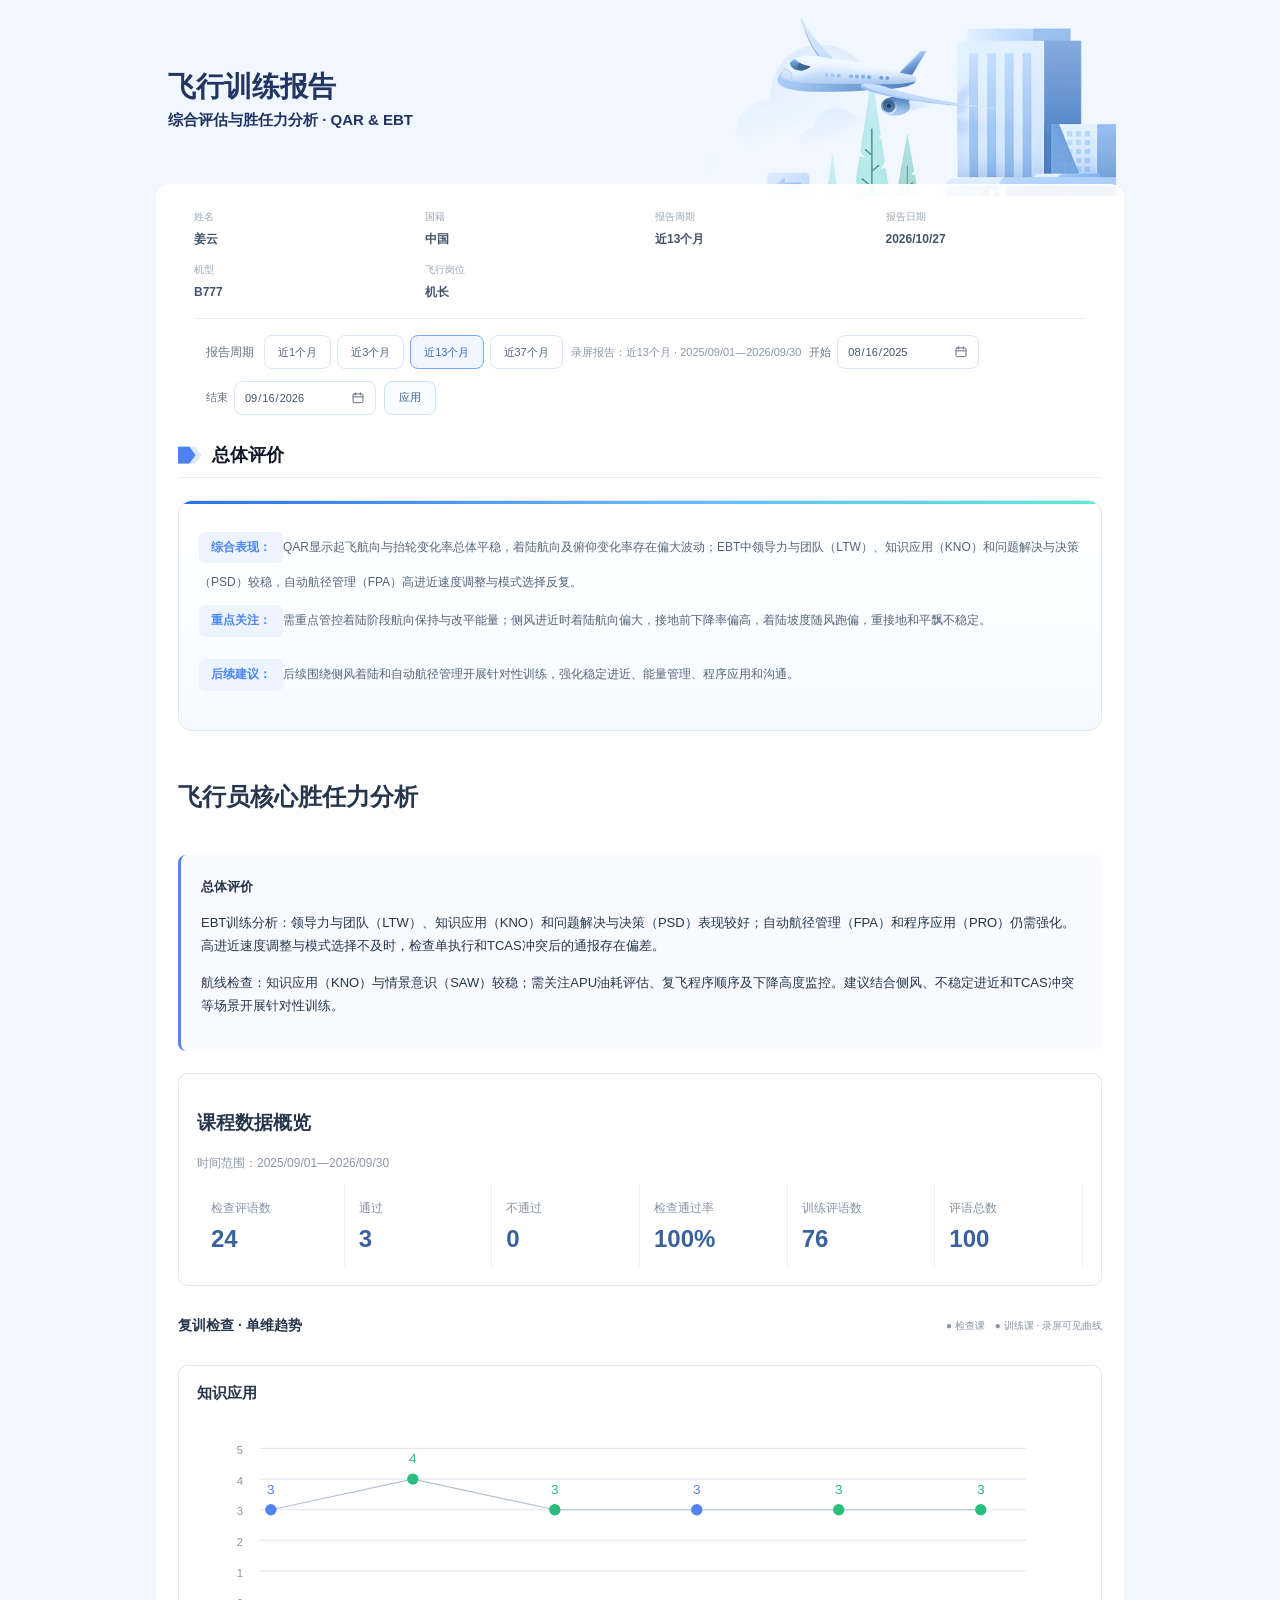
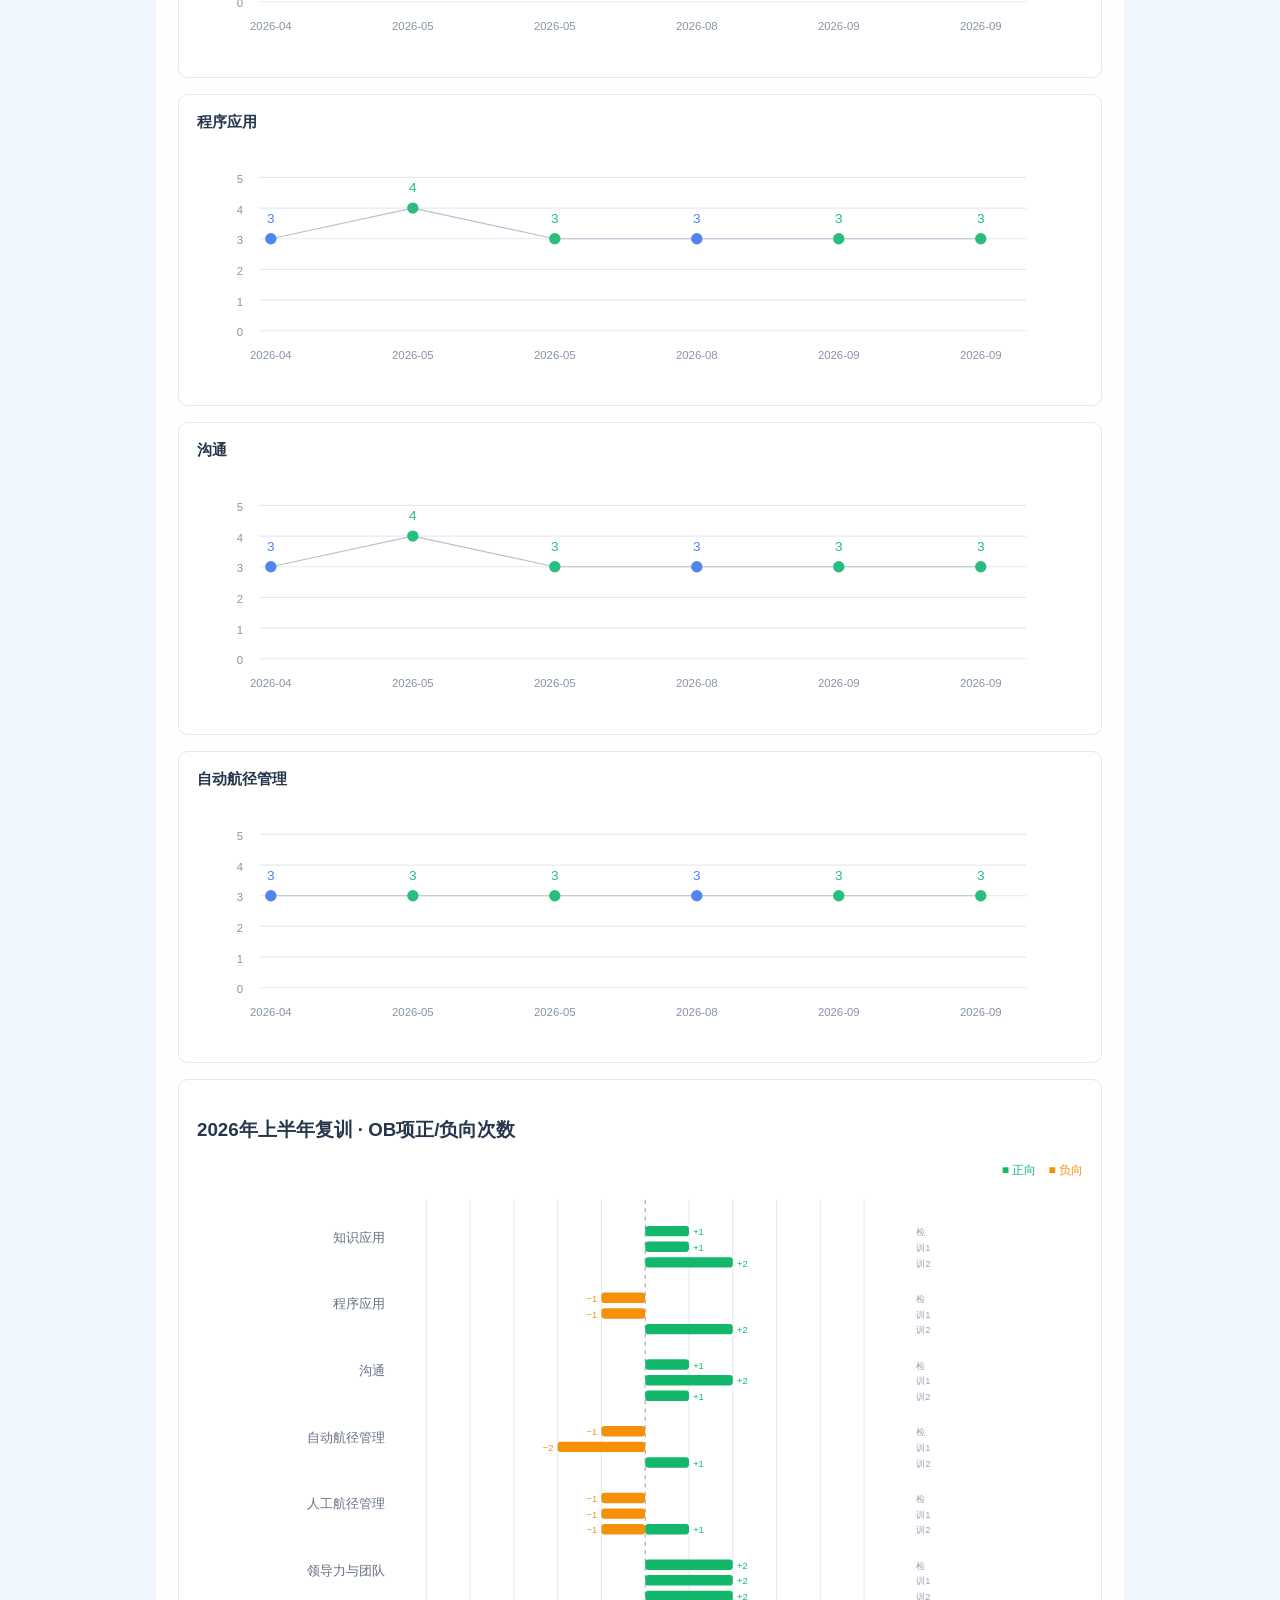
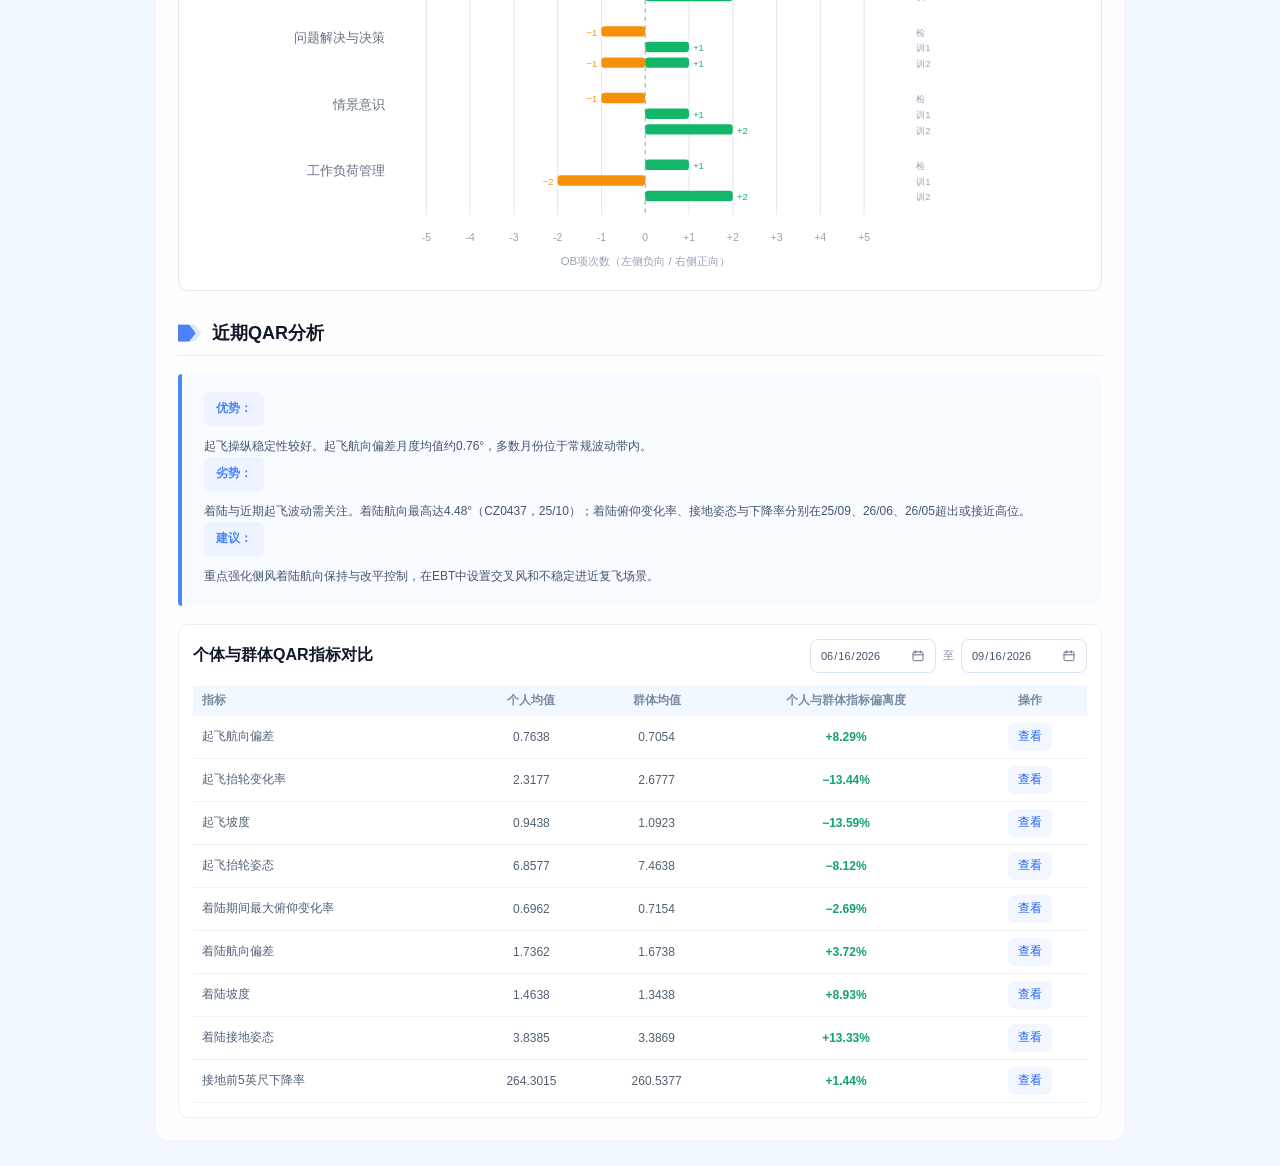
==== report-recorded.html @ ad82bb72 "Upload complete personalized flight training demo with narration and music" ====
<!doctype html>
<html lang="zh-CN" data-page-node-id="VfnjCbBjhs3PZ1Zkb1ipiX" data-dm-ref="1"><head data-page-node-id="PQPGWtIhJMztDkr74r4vxX"><style id="__dm_no_drag_style__">* { -webkit-user-drag: none !important; }</style><style id="__dm_bindable_badge_style__">[data-sp-bindable="database"]{outline:1px dashed #0088ff;outline-offset:2px;border-radius:4px;}[data-sp-bindable="database"] *{pointer-events:none !important;transition:none !important;animation:none !important;}[data-sp-bindable="database"]{transition:none !important;animation:none !important;}</style></head><body class="competency-bars-variant" data-page-node-id="8IADnPsYoOXgB2HMMZ0pc7" style="">﻿


  <meta charset="utf-8" data-page-node-id="DM6GThNHbm30fOm5paQXlH">
  <meta name="viewport" content="width=device-width, initial-scale=1" data-page-node-id="w91NEA5ZOjz1nCS0ACMWOQ">
  <title>飞行员技术能力分析报告 - QAR &amp; EBT</title>
  <style>
    :root {
      --blue: #4b86f7;
      --blue-deep: #356dd8;
      --blue-ink: #386cc8;
      --cyan: #58daf0;
      --bg: #F0F7FF;
      --panel: #ffffff;
      --line: #e8eff7;
      --text: #26364c;
      --muted: #718096;
      --soft: #f7fbff;
      --warn: #ffb74d;
      --green: #33c27f;
      --red: #ff6361;
    }

    * { box-sizing: border-box; }
    html, body { margin: 0; }
    html { overflow-x: hidden; }
    body {
      background: #F0F7FF;
      font-family: "Microsoft YaHei", "PingFang SC", Arial, sans-serif;
      color: var(--text);
      overflow-x: hidden;
    }

    .page {
      width: 1000px;
      min-height: 2180px;
      margin: 0 auto;
      background: #F0F7FF;
      padding: 46px 16px 26px;
      position: relative;
      overflow: hidden;
    }

    .hero-art {
      position: absolute;
      right: 24px;
      top: 0;
      width: 410px;
      opacity: .92;
      pointer-events: none;
    }

    .title {
      position: relative;
      z-index: 1;
      padding-left: 12px;
      height: 112px;
    }

    h1 {
      margin: 8px 0 10px;
      font-size: 28px;
      line-height: 1.05;
      color: #223562;
      letter-spacing: 0;
      font-weight: 800;
    }

    .subtitle {
      color: #223562;
      font-size: 15px;
      font-weight: 600;
      display: flex;
      align-items: center;
      gap: 12px;
      flex-wrap: wrap;
    }

    .sheet {
      position: relative;
      z-index: 2;
      background: rgba(255,255,255,.94);
      border-radius: 14px;
      padding: 26px 22px 22px;
      min-height: 1880px;
    }

    .section-title {
      display: flex;
      align-items: center;
      gap: 10px;
      margin: 0 0 18px;
      border-bottom: 1px solid var(--line);
      padding-bottom: 10px;
      color: #111827;
      font-size: 15px;
      font-weight: 800;
    }

    .section-title::before {
      content: "";
      width: 18px;
      height: 16px;
      background: linear-gradient(135deg, var(--blue) 0 70%, transparent 70%);
      border-radius: 2px;
      box-shadow: -10px 0 0 var(--blue);
    }

    .basic {
      display: grid;
      grid-template-columns: repeat(4, 1fr);
      gap: 16px 30px;
      margin-bottom: 18px;
      padding: 0 16px;
    }

    .report-controls {
      position: relative;
      z-index: 2;
      display: grid;
      grid-template-columns: 1fr auto;
      gap: 12px;
      align-items: center;
      margin: -24px 40px 18px;
      padding: 0 0 10px;
      border-bottom: 1px solid rgba(210, 225, 244, .9);
      background: transparent;
      box-shadow: none;
      backdrop-filter: none;
    }

    .control-copy {
      color: #617188;
      font-size: 10.5px;
      line-height: 1.45;
    }

    .control-copy b {
      display: inline;
      color: #111827;
      font-size: 10.5px;
      margin-right: 8px;
    }

    .kv small {
      display: block;
      color: #9aa8b8;
      font-size: 10px;
      margin-bottom: 5px;
      font-weight: 400;
    }

    .kv strong {
      color: #44546a;
      font-size: 12px;
      line-height: 1.25;
      font-weight: 600;
    }

    .block {
      margin-top: 30px;
    }

    .block-head {
      display: flex;
      align-items: center;
      justify-content: space-between;
      gap: 16px;
      margin-bottom: 18px;
      padding: 0 0 10px;
      border-bottom: 1px solid var(--line);
    }

    .block-title {
      display: flex;
      align-items: center;
      gap: 10px;
    }

    .title-icon {
      width: 24px;
      height: 18px;
      object-fit: contain;
      flex: 0 0 auto;
    }

    .block-head h2 {
      margin: 0;
      color: #111827;
      font-size: 18px;
      letter-spacing: 0;
    }

    .block-head p {
      margin: 6px 0 0 34px;
      color: var(--muted);
      font-size: 12px;
      line-height: 1.45;
    }

    .ebt-time-filter {
      position: relative;
    }

    .report-time-filter {
      display: flex;
      align-items: center;
      flex-wrap: wrap;
      gap: 8px;
      margin: 0 16px 18px;
      padding: 13px 12px 10px;
      border: 0;
      border-top: 1px solid var(--line);
      border-radius: 0;
      background: transparent;
    }

    .report-time-filter > * { align-self: center; }

    .ebt-time-caption {
      display: inline-flex;
      align-items: center;
      height: 34px;
      margin-right: 2px;
      color: #667085;
      font-size: 12px;
      font-weight: 400;
      white-space: nowrap;
    }

    .ebt-time-presets {
      display: flex;
      gap: 6px;
    }

    .ebt-time-presets button {
      height: 34px;
      padding: 0 13px;
      border: 1px solid #dbe7f5;
      border-radius: 8px;
      background: #fff;
      color: #52657d;
      font: inherit;
      font-size: 11px;
      font-weight: 400;
      cursor: pointer;
    }

    .ebt-time-presets button.active {
      color: var(--blue-ink);
      background: #eff6ff;
      border-color: #7aa7ff;
      font-weight: 400;
    }

    .ebt-custom-range {
      display: inline-flex;
      align-items: center;
      gap: 6px;
      color: #667085;
      font-size: 11px;
      font-weight: 400;
    }

    .ebt-custom-range input {
      width: 142px;
      height: 34px;
      border: 1px solid #dbe7f5;
      border-radius: 8px;
      background: #fff;
      color: #41556d;
      font: inherit;
      font-size: 11px;
      font-weight: 400;
      padding: 0 32px 0 9px;
      background-image: url("data:image/svg+xml,%3Csvg xmlns='http://www.w3.org/2000/svg' width='14' height='14' viewBox='0 0 24 24' fill='none' stroke='%23667085' stroke-width='1.7' stroke-linecap='round' stroke-linejoin='round'%3E%3Crect x='3.5' y='5' width='17' height='15' rx='2'/%3E%3Cpath d='M8 3v4M16 3v4M3.5 10h17'/%3E%3C/svg%3E");
      background-repeat: no-repeat;
      background-position: right 10px center;
      background-size: 14px 14px;
      appearance: none;
    }

    .ebt-custom-range input::-webkit-calendar-picker-indicator {
      opacity: 0;
      width: 16px;
      height: 16px;
      margin: 0 0 0 -20px;
      cursor: pointer;
    }

    .ebt-time-apply {
      height: 34px;
      padding: 0 14px;
      border: 1px solid #cfe0f5;
      border-radius: 8px;
      background: #f8fbff;
      color: #3d5f88;
      font: inherit;
      font-size: 11px;
      font-weight: 400;
      cursor: pointer;
    }

    .block-summary {
      margin: -4px 0 18px;
      padding: 12px 16px 12px 18px;
      border-left: 3px solid var(--blue);
      border-radius: 6px 9px 9px 6px;
      background: #f6faff;
      color: #617188;
      font-size: 12px;
      line-height: 1.6;
      display: flex;
      align-items: center;
      justify-content: space-between;
      gap: 16px;
    }

    .summary-tag {
      flex: 0 0 auto;
      display: inline-flex;
      align-items: center;
      height: 28px;
      padding: 0 12px;
      border-radius: 999px;
      background: #eaf3ff;
      color: var(--blue);
      font-size: 12px;
      font-weight: 800;
    }

    .filter-row {
      display: flex;
      flex-wrap: wrap;
      gap: 8px;
      margin: -6px 0 16px;
    }

    .filter-pill {
      display: inline-flex;
      align-items: center;
      height: 26px;
      padding: 0 10px;
      border-radius: 999px;
      border: 1px solid #deebfa;
      background: #f8fbff;
      color: #62758c;
      font-size: 10.5px;
      font-weight: 800;
    }

    .filter-pill.active {
      color: var(--blue-ink);
      background: #ecf4ff;
      border-color: #cfe1fb;
    }

    .logic-flow {
      display: grid;
      grid-template-columns: 1fr auto 1fr auto 1fr;
      gap: 12px;
      align-items: center;
      margin: 0 0 18px;
      padding: 13px 14px;
      border: 1px solid #edf3fa;
      border-radius: 10px;
      background: #fbfdff;
    }

    .flow-card {
      padding: 0;
      min-height: 0;
    }

    .flow-card b {
      display: block;
      color: #111827;
      font-size: 12px;
      margin-bottom: 6px;
    }

    .flow-card span {
      display: block;
      color: #617188;
      font-size: 10.5px;
      line-height: 1.55;
    }

    .flow-arrow {
      display: grid;
      place-items: center;
      color: var(--blue);
      font-size: 18px;
      font-weight: 900;
    }

    .course-map {
      display: grid;
      grid-template-columns: repeat(3, 1fr);
      gap: 12px;
      margin-bottom: 18px;
    }

    .course-card {
      border: 1px solid var(--line);
      border-radius: 10px;
      background: #fff;
      padding: 12px;
    }

    .course-card b {
      display: block;
      color: #111827;
      font-size: 12px;
      margin-bottom: 8px;
    }

    .course-card p {
      margin: 0;
      color: #617188;
      font-size: 10.5px;
      line-height: 1.55;
    }

    .course-tag {
      display: inline-flex;
      align-items: center;
      height: 22px;
      padding: 0 8px;
      border-radius: 999px;
      background: #fff5e7;
      color: #c47a15;
      font-size: 10px;
      font-weight: 900;
      margin-bottom: 8px;
    }

    .closure-board {
      display: grid;
      grid-template-columns: 1.05fr .95fr;
      gap: 18px;
      margin-bottom: 18px;
    }

    .closure-card {
      border: 1px solid var(--line);
      border-radius: 10px;
      background: #fff;
      padding: 14px;
      min-height: 146px;
    }

    .closure-card.accent {
      background: linear-gradient(180deg, #f8fbff, #fff);
      border-color: #dceafb;
    }

    .closure-card h3 {
      margin: 0 0 10px;
      color: #111827;
      font-size: 13px;
    }

    .decision-row {
      display: grid;
      grid-template-columns: 84px 1fr auto;
      gap: 10px;
      align-items: center;
      padding: 9px 0;
      border-top: 1px solid #edf2f7;
      color: #53657a;
      font-size: 10.5px;
      line-height: 1.35;
    }

    .decision-row:first-of-type {
      border-top: 0;
      padding-top: 0;
    }

    .decision-row code {
      font-family: inherit;
      color: var(--blue-ink);
      font-weight: 900;
    }

    .decision-row b {
      color: #111827;
      font-size: 11px;
    }

    .priority {
      display: inline-flex;
      align-items: center;
      justify-content: center;
      height: 22px;
      min-width: 52px;
      padding: 0 8px;
      border-radius: 999px;
      background: #ecf4ff;
      color: var(--blue-ink);
      font-size: 10px;
      font-weight: 900;
      white-space: nowrap;
    }

    .priority.high {
      background: #fff0f0;
      color: #d74747;
    }

    .priority.mid {
      background: #fff8e8;
      color: #c47a15;
    }

    .closure-steps {
      display: grid;
      grid-template-columns: repeat(4, 1fr);
      gap: 8px;
    }

    .closure-step {
      position: relative;
      min-height: 94px;
      padding: 10px 10px 11px;
      border-radius: 9px;
      background: #f8fbff;
      border: 1px solid #e7f0fb;
    }

    .closure-step::after {
      content: "";
      position: absolute;
      right: -7px;
      top: 42px;
      width: 12px;
      height: 12px;
      border-top: 2px solid #cfe1fb;
      border-right: 2px solid #cfe1fb;
      transform: rotate(45deg);
      background: #f8fbff;
      z-index: 1;
    }

    .closure-step:last-child::after {
      display: none;
    }

    .closure-step small {
      display: block;
      color: var(--blue-ink);
      font-size: 9.5px;
      font-weight: 900;
      margin-bottom: 7px;
    }

    .closure-step b {
      display: block;
      color: #111827;
      font-size: 11.5px;
      margin-bottom: 6px;
    }

    .closure-step span {
      display: block;
      color: #617188;
      font-size: 10px;
      line-height: 1.45;
    }

    .tag {
      white-space: nowrap;
      color: var(--blue);
      background: #ecf4ff;
      border-radius: 999px;
      padding: 8px 12px;
      font-size: 12px;
      font-weight: 800;
    }

    .metrics {
      display: grid;
      grid-template-columns: repeat(4, 1fr);
      gap: 12px;
      margin-bottom: 18px;
    }

    .metric {
      background: #f8fbff;
      border: 1px solid #e7f0fb;
      border-radius: 9px;
      padding: 13px 14px;
      min-height: 72px;
    }

    .metric small {
      display: block;
      color: #8fa0b2;
      font-size: 10px;
      font-weight: 700;
      margin-bottom: 6px;
    }

    .metric strong {
      color: var(--blue-ink);
      font-size: 18px;
      line-height: 1;
    }

    .two-col {
      display: grid;
      grid-template-columns: 1fr 1fr;
      gap: 18px;
      align-items: start;
    }

    .panel {
      border: 1px solid var(--line);
      border-radius: 10px;
      background: #fff;
      padding: 14px;
    }

    .panel h3 {
      margin: 0 0 12px;
      color: #111827;
      font-size: 14px;
    }

    .qar-compare-module .compact-panel > h3,
    .qar-compare-module .qar-compare-head > h3 {
      font-size: 16px;
    }

    .qar-compare-head {
      display: flex;
      align-items: center;
      justify-content: space-between;
      gap: 16px;
      margin-bottom: 12px;
    }

    .qar-compare-head h3 { margin: 0; }

    .qar-month-filter {
      position: relative;
      display: inline-flex;
      align-items: center;
      white-space: nowrap;
      cursor: pointer;
    }

    .qar-month-filter input {
      width: 142px;
      height: 34px;
      padding: 0 34px 0 11px;
      border: 1px solid #d8e3f2;
      border-radius: 8px;
      background: #fff;
      color: #42566f;
      font: inherit;
      font-size: 11px;
      outline: none;
      cursor: pointer;
      background-image: url("data:image/svg+xml,%3Csvg xmlns='http://www.w3.org/2000/svg' width='14' height='14' viewBox='0 0 24 24' fill='none' stroke='%23667085' stroke-width='1.7' stroke-linecap='round' stroke-linejoin='round'%3E%3Crect x='3.5' y='5' width='17' height='15' rx='2'/%3E%3Cpath d='M8 3v4M16 3v4M3.5 10h17'/%3E%3C/svg%3E");
      background-repeat: no-repeat;
      background-position: right 10px center;
      background-size: 14px 14px;
    }

    .qar-month-icon { display: none; }

    .qar-month-filter input:focus {
      border-color: #4b86f7;
      box-shadow: 0 0 0 3px rgba(75, 134, 247, .12);
    }

    .qar-month-filter select {
      width: 142px;
      height: 34px;
      padding: 0 10px;
      border: 1px solid #d8e3f2;
      border-radius: 8px;
      background: #fff;
      color: #42566f;
      font: inherit;
      font-size: 11px;
      outline: none;
      cursor: pointer;
    }

    .qar-month-filter select:focus {
      border-color: #4b86f7;
      box-shadow: 0 0 0 3px rgba(75, 134, 247, .12);
    }

    .qar-date-range {
      display: flex;
      align-items: center;
      gap: 7px;
      color: #7b8da0;
      font-size: 11px;
      white-space: nowrap;
    }

    .qar-date-range input {
      width: 126px;
      height: 34px;
      box-sizing: border-box;
      padding: 0 32px 0 9px;
      border: 1px solid #d8e3f2;
      border-radius: 8px;
      background: #fff;
      background-image: url("data:image/svg+xml,%3Csvg xmlns='http://www.w3.org/2000/svg' width='14' height='14' viewBox='0 0 24 24' fill='none' stroke='%23667085' stroke-width='1.7' stroke-linecap='round' stroke-linejoin='round'%3E%3Crect x='3.5' y='5' width='17' height='15' rx='2'/%3E%3Cpath d='M8 3v4M16 3v4M3.5 10h17'/%3E%3C/svg%3E");
      background-repeat: no-repeat;
      background-position: right 10px center;
      background-size: 14px 14px;
      color: #42566f;
      font: inherit;
      font-size: 11px;
      outline: none;
      cursor: pointer;
      appearance: none;
    }

    .qar-date-range input::-webkit-calendar-picker-indicator {
      opacity: 0;
      width: 16px;
      height: 16px;
      margin: 0 0 0 -20px;
      cursor: pointer;
    }

    .qar-date-range input:focus {
      border-color: #4b86f7;
      box-shadow: 0 0 0 3px rgba(75, 134, 247, .12);
    }

    .qar-month-popover {
      position: absolute;
      z-index: 30;
      top: calc(100% + 8px);
      right: 0;
      width: 244px;
      padding: 12px 13px 14px;
      border: 1px solid #e1e8f2;
      border-radius: 8px;
      background: #fff;
      box-shadow: 0 10px 28px rgba(31, 65, 110, .16);
    }

    .qar-month-popover[hidden] { display: none; }

    .qar-month-picker-head {
      display: grid;
      grid-template-columns: 30px 1fr 30px;
      align-items: center;
      margin-bottom: 9px;
      color: #475467;
    }

    .qar-month-picker-head strong { text-align: center; font-size: 13px; font-weight: 500; }

    .qar-month-picker-head button {
      width: 28px;
      height: 28px;
      padding: 0;
      border: 0;
      border-radius: 6px;
      background: transparent;
      color: #98a2b3;
      font-size: 18px;
      line-height: 1;
      cursor: pointer;
    }

    .qar-month-picker-head button:hover { color: #2563eb; background: #f2f7ff; }

    .qar-month-grid {
      display: grid;
      grid-template-columns: repeat(4, 1fr);
      gap: 7px 5px;
    }

    .qar-month-grid button {
      height: 30px;
      padding: 0;
      border: 0;
      border-radius: 16px;
      background: transparent;
      color: #667085;
      font: inherit;
      font-size: 11px;
      cursor: pointer;
    }

    .qar-month-grid button:hover { color: #2563eb; background: #eff6ff; }
    .qar-month-grid button.is-selected { color: #2563eb; background: #eaf2ff; font-weight: 700; }

    .panel img {
      display: block;
      width: 100%;
      height: 188px;
      object-fit: contain;
    }

    .stage-grid {
      display: grid;
      grid-template-columns: minmax(220px, 1fr) auto;
      gap: 14px;
      margin-bottom: 18px;
    }

    .stage-card {
      display: grid;
      grid-template-columns: 190px 1fr 205px;
      gap: 14px;
      align-items: center;
      border: 1px solid var(--line);
      border-radius: 10px;
      background: #fff;
      padding: 14px;
    }

    .stage-card h3 {
      margin: 0 0 12px;
      color: #111827;
      font-size: 14px;
    }

    .stage-metrics {
      display: grid;
      grid-template-columns: repeat(4, 1fr);
      gap: 10px;
      margin-bottom: 12px;
    }

    .stage-metric {
      background: #f8fbff;
      border: 1px solid var(--line);
      border-radius: 8px;
      padding: 10px 11px;
      min-height: 80px;
    }

    .stage-metric small {
      display: block;
      color: #7b8da0;
      font-size: 10px;
      line-height: 1.35;
      font-weight: 800;
      margin-bottom: 7px;
    }

    .stage-metric strong {
      display: block;
      color: #385f96;
      font-size: 14px;
      line-height: 1.15;
      margin-bottom: 4px;
    }

    .stage-metric span {
      display: block;
      color: #7b8da0;
      font-size: 10px;
      line-height: 1.45;
    }

    .stage-metric.missing strong {
      color: #a0adba;
    }

    .stage-card img {
      display: block;
      width: 100%;
      height: auto;
      object-fit: contain;
      border-radius: 8px;
      background: #fff;
    }

    .stage-card.takeoff-stage {
      display: block;
      padding: 14px;
    }

    .takeoff-chart-head {
      display: flex;
      align-items: flex-start;
      justify-content: space-between;
      gap: 12px;
      margin-bottom: 12px;
    }

    .takeoff-chart-head h3 {
      margin: 0 0 5px;
    }

    .takeoff-chart-head p {
      margin: 0;
      color: #7b8da0;
      font-size: 11px;
      line-height: 1.5;
    }

    .median-legend {
      display: inline-flex;
      align-items: center;
      gap: 6px;
      flex: 0 0 auto;
      color: #7b8da0;
      font-size: 11px;
      font-weight: 400;
      line-height: 1.5;
    }

    .median-legend i {
      display: inline-block;
      width: 24px;
      border-top: 2px dashed #f59e42;
    }

    .takeoff-chart-grid {
      display: grid;
      grid-template-columns: 1fr;
      gap: 12px;
      margin-bottom: 12px;
    }

    .takeoff-chart-card {
      border: 1px solid var(--line);
      border-radius: 8px;
      background: #fff;
      padding: 11px 12px 10px;
      min-width: 0;
    }

    .takeoff-chart-card h4 {
      margin: 0;
      color: #111827;
      font-size: 12px;
      line-height: 1.3;
    }

    .takeoff-card-title {
      display: flex;
      align-items: baseline;
      justify-content: space-between;
      gap: 10px;
      margin-bottom: 7px;
    }

    .takeoff-chart-card .std {
      margin: 0;
      color: #7b8da0;
      font-size: 11px;
      white-space: nowrap;
    }

    .takeoff-chart-card .std b {
      color: #2d82f0;
      font-size: 13px;
      font-weight: 700;
    }

    .takeoff-mini-chart {
      display: block;
      width: 100%;
      height: auto;
      overflow: visible;
    }

    .takeoff-grid-line {
      stroke: #eaf1f9;
      stroke-width: 1;
    }

    .takeoff-axis {
      stroke: #cfd9e6;
      stroke-width: 1;
    }

    .takeoff-ref {
      stroke: #ff8a00;
      stroke-width: 1.4;
      stroke-dasharray: 5 4;
    }

    .takeoff-ref-dot {
      fill: #ff8a00;
    }

    .takeoff-line {
      fill: none;
      stroke-width: 2;
      stroke-linecap: round;
      stroke-linejoin: round;
    }

    .takeoff-dot {
      stroke: #fff;
      stroke-width: 1.5;
    }

    .stage-data-point {
      cursor: pointer;
      transition: all .15s ease;
    }

    .stage-data-point:hover {
      stroke: #1d4ed8;
      stroke-width: 2.5;
      filter: brightness(0.85);
    }

    .takeoff-point {
      cursor: default;
    }

    .takeoff-point-label {
      opacity: 0;
      pointer-events: none;
      transition: opacity .15s ease;
    }

    .takeoff-point:hover .takeoff-point-label,
    .takeoff-point:focus .takeoff-point-label {
      opacity: 1;
    }

    .takeoff-label {
      fill: #7b8da0;
      font-size: 9px;
    }

    .takeoff-axis-title {
      fill: #617188;
      font-size: 9px;
      font-weight: 500;
      text-anchor: start;
    }

    .takeoff-ref-label {
      fill: #617188;
      font-size: 9px;
      font-weight: 700;
    }

    .takeoff-conclusion {
      padding: 11px 12px;
      border-radius: 8px;
      background: #f9fcff;
      border: 1px solid var(--line);
      color: #4b5d73;
      font-size: 11px;
      line-height: 1.55;
    }

    .takeoff-conclusion b {
      display: block;
      margin-bottom: 5px;
      color: #4e81f8;
      font-size: 12px;
    }

    .stage-chart {
      display: block;
      width: 94%;
      height: auto;
      margin: 0 auto 12px;
      background: #fff;
      border-radius: 8px;
    }

    .stage-chart-scroll {
      overflow-x: visible;
    }

    .stage-chart-grid {
      stroke: #edf2f7;
      stroke-width: 1;
    }

    .stage-chart-axis {
      stroke: #d6dce5;
      stroke-width: 1.2;
    }

    .stage-chart-y,
    .stage-chart-axis-label,
    .stage-chart-month {
      fill: #7b8da0;
      font-size: 10px;
      font-weight: 400;
    }

    .stage-chart-value {
      font-size: 9px;
      font-weight: 400;
    }

    .stage-note {
      padding: 11px 12px;
      border-radius: 8px;
      background: #f9fcff;
      border: 1px solid var(--line);
      font-size: 11px;
      line-height: 1.55;
      color: #4b5d73;
    }

    .stage-note b {
      display: block;
      margin-bottom: 5px;
      color: #4e81f8;
      font-size: 12px;
    }

    .note-grid {
      display: grid;
      grid-template-columns: repeat(3, 1fr);
      gap: 12px;
      margin-top: 16px;
    }

    .note {
      background: #f9fcff;
      border: 1px solid var(--line);
      border-radius: 9px;
      padding: 13px;
      font-size: 11px;
      line-height: 1.55;
      color: #4b5d73;
    }

    .note b {
      display: block;
      margin-bottom: 6px;
      color: #111827;
      font-size: 12px;
    }

    table {
      width: 100%;
      border-collapse: collapse;
      font-size: 11px;
      color: #506075;
    }

    th {
      text-align: left;
      background: #f2f8ff;
      color: #7b8da0;
      padding: 9px 10px;
      font-weight: 800;
    }

    td {
      padding: 9px 10px;
      border-bottom: 1px solid #edf2f7;
    }

    .status {
      display: inline-block;
      border-radius: 999px;
      padding: 3px 8px;
      background: #edfdf5;
      color: #0f9f63;
      font-weight: 800;
    }

    .status.watch {
      background: #fff8e8;
      color: #c47a15;
    }

    .status.follow {
      background: #fff0f0;
      color: #d74747;
    }

    .bars {
      display: grid;
      gap: 10px;
    }

    .bias-panel {
      min-height: 271px;
    }

    .bias-panel .bars {
      min-height: 205px;
      align-content: start;
      gap: 22px;
      padding-top: 12px;
    }

    .qar-compare-module {
      margin-top: 18px;
    }

    /* QAR 图表改为按指标下钻，原始图表保留在页面中作为弹窗数据源。 */
    .stage-grid {
      display: none;
    }

    .qar-compare-body tbody tr,
    .qar-compare-card {
      cursor: pointer;
      transition: background-color .18s ease, border-color .18s ease, box-shadow .18s ease;
    }

    .qar-compare-body tbody tr:hover,
    .qar-compare-body tbody tr:focus-visible {
      background: #f1f7ff;
      outline: none;
    }

    .qar-compare-card-head b::after {
      content: "查看图表 ›";
      margin-left: 8px;
      color: #2d82f0;
      font-size: 10px;
      font-weight: 700;
      white-space: nowrap;
    }

    .qar-compare-card:hover,
    .qar-compare-card:focus-visible {
      border-color: #9bc3fb;
      box-shadow: 0 5px 16px rgba(45, 130, 240, .10);
      outline: none;
    }

    .qar-chart-modal-summary {
      display: grid;
      grid-template-columns: repeat(3, minmax(0, 1fr));
      gap: 10px;
      margin-bottom: 14px;
    }

    .qar-chart-modal-summary > div {
      position: relative;
      overflow: hidden;
      border: 1px solid #dfe8f3;
      border-radius: 10px;
      background: linear-gradient(180deg, #ffffff, #f7faff);
      padding: 11px 13px;
    }

    .qar-chart-modal-summary > div::before {
      content: "";
      position: absolute;
      inset: 0 auto 0 0;
      width: 3px;
      background: #4b86f7;
    }

    .qar-chart-modal-summary > div:last-child::before {
      background: #12b76a;
    }

    .qar-chart-modal-summary small,
    .qar-chart-modal-summary strong { display: block; }
    .qar-chart-modal-summary small { color: #667085; font-size: 10px; font-weight: 700; margin-bottom: 6px; }
    .qar-chart-modal-summary strong { color: #245caa; font-size: 16px; }
    .qar-chart-modal .takeoff-chart-card {
      border: 0;
      border-radius: 0;
      padding: 0;
      background: transparent;
      box-shadow: none;
    }
    .qar-chart-modal .takeoff-card-title { display: none; }
    .qar-chart-modal .takeoff-mini-chart {
      display: block;
      width: 100%;
      margin: 0;
      border-radius: 0;
      background: transparent;
    }
    .qar-chart-modal .tk-panel-bg { display: none; }
    .qar-chart-modal .tk-grid { stroke: #e9eff7 !important; stroke-width: .8 !important; }
    .qar-chart-modal .tk-axis { stroke: #cbd7e6 !important; stroke-width: .9 !important; }
    .qar-chart-modal .tk-title { fill: #182230 !important; font-size: 12px !important; font-weight: 800 !important; }
    .qar-chart-modal .tk-subtitle { fill: #7b8da0 !important; font-size: 9px !important; }
    .qar-chart-modal .tk-axis-text { fill: #718096 !important; font-size: 9.5px !important; }
    .qar-chart-modal .tk-line-person,
    .qar-chart-modal .tk-line-fleet { stroke-width: 1.8 !important; }
    .qar-chart-modal .tk-dot-person,
    .qar-chart-modal .tk-dot-fleet,
    .qar-chart-modal .tk-scatter-dot { stroke: #fff; stroke-width: 1; filter: drop-shadow(0 2px 3px rgba(37, 99, 235, .14)); }
    .qar-chart-modal .tk-ref-line,
    .qar-chart-modal .tk-sigma2-line,
    .qar-chart-modal .tk-mean-line { stroke-width: 1 !important; }

    .qar-compare-body table {
      font-size: 12px;
    }

    .qar-compare-body th {
      padding: 7px 9px;
    }

    .qar-compare-body td {
      padding: 9px;
    }

    .qar-compare-body th:nth-child(n+2),
    .qar-compare-body td:nth-child(n+2) {
      text-align: center;
      white-space: nowrap;
    }

    .qar-compare-body td:nth-child(4) .status {
      padding: 0;
      border-radius: 0;
      background: transparent;
    }

    .qar-view-action {
      min-width: 44px;
      min-height: 28px;
      padding: 0 8px;
      border: 0;
      border-radius: 6px;
      background: #f2f7ff;
      color: #2563eb;
      font: inherit;
      font-weight: 400;
      cursor: pointer;
    }

    .qar-view-action:hover { color: #1d4ed8; background:#e8f1ff; }
    .qar-view-action:focus-visible { outline: 2px solid #93c5fd; outline-offset: 3px; border-radius: 2px; }

    .qar-bias-value {
      font-weight: 900;
    }

    .qar-bias-value.normal {
      color: #0f9f63;
    }

    .qar-bias-value.follow {
      color: #d74747;
    }
    .qar-compare-cards {
      display: none;
    }

    .qar-compare-card {
      border: 1px solid var(--line);
      border-radius: 9px;
      background: #fbfdff;
      padding: 11px 12px;
    }

    .qar-compare-body tbody tr { cursor:pointer; transition:background .15s ease; }
    .qar-compare-body tbody tr:hover { background:#f7fbff; }

    .ob-modal.qar-modal-active .ob-modal-card { width:min(980px, 94vw); padding:18px 20px 20px; }
    .ob-modal.qar-modal-active .ob-modal-head { margin-bottom:14px; }
    .ob-modal.qar-modal-active .qar-chart-modal { border:1px solid #e4ecf6; border-radius:12px; background:#fbfdff; padding:8px 10px 10px; }
    .ob-modal.qar-modal-active .qar-chart-modal-summary > div { box-shadow:0 2px 8px rgba(31,65,110,.04); }

    .qar-compare-card-head {
      display: flex;
      align-items: center;
      justify-content: space-between;
      gap: 10px;
      margin-bottom: 10px;
    }

    .qar-compare-card-head b {
      color: #111827;
      font-size: 12px;
      line-height: 1.3;
    }

    .qar-compare-card-head .status {
      font-size: 13px;
      line-height: 1.25;
    }

    .qar-compare-values {
      display: grid;
      grid-template-columns: repeat(2, minmax(0, 1fr));
      gap: 8px;
      margin-bottom: 10px;
    }

    .qar-bias-summary {
      display: flex;
      align-items: center;
      justify-content: space-between;
      border-top: 1px solid #edf2f7;
      padding-top: 9px;
      color: #8fa0b2;
      font-size: 10px;
      font-weight: 800;
    }

    .qar-compare-value {
      border: 1px solid #edf2f7;
      border-radius: 7px;
      background: #fff;
      padding: 8px;
    }

    .qar-compare-value small {
      display: block;
      color: #8fa0b2;
      font-size: 9.5px;
      font-weight: 800;
      margin-bottom: 4px;
    }

    .qar-compare-value strong {
      color: var(--blue-ink);
      font-size: 14px;
      line-height: 1;
    }


    .bias-cell {
      display: grid;
      grid-template-columns: minmax(90px, 1fr) 54px;
      gap: 8px;
      align-items: center;
      min-width: 170px;
    }

    .bias-cell .track {
      height: 8px;
    }

    .bias-cell b {
      color: #385f96;
      font-size: 10.5px;
      text-align: right;
      white-space: nowrap;
    }

    .qar-summary {
      margin-top: 14px;
      padding: 12px 14px;
      border-radius: 8px;
      border: 1px solid var(--line);
      background: #f8fbff;
      color: #4b5d73;
      font-size: 11px;
      line-height: 1.65;
    }

    .qar-summary b {
      display: inline-block;
      color: #4b86f7;
      margin-right: 4px;
    }

    .bar {
      display: grid;
      grid-template-columns: 92px 1fr 55px;
      align-items: center;
      gap: 10px;
      font-size: 11px;
      color: #53657a;
    }

    .track {
      height: 10px;
      border-radius: 999px;
      background: #eef5fc;
      overflow: hidden;
    }

    .fill {
      height: 100%;
      border-radius: 999px;
      background: linear-gradient(90deg, #75b2ff, var(--blue));
    }

    .fill.green { background: linear-gradient(90deg, #8be8ba, var(--green)); }
    .fill.watch { background: linear-gradient(90deg, #ffdca3, #f2a93b); }
    .fill.red { background: linear-gradient(90deg, #ffb0a8, var(--red)); }

    .bias-cell b.green { color: #0f9f63; }
    .bias-cell b.watch { color: #c47a15; }
    .bias-cell b.red { color: #d74747; }

    .ebt-layout {
      display: block;
    }

    .ebt-layout[hidden] { display: none !important; }

    .ebt-layout + .ebt-layout {
      margin-top: 18px;
    }

    .ebt-overview {
      display: grid;
      grid-template-columns: 1.2fr .8fr;
      gap: 18px;
      margin-bottom: 18px;
    }

    .mini-title {
      display: flex;
      align-items: center;
      gap: 8px;
      margin: 0 0 10px;
      color: #111827;
      font-size: 13px;
      font-weight: 800;
    }

    .mini-title span {
      display: inline-grid;
      place-items: center;
      min-width: 22px;
      height: 22px;
      border-radius: 6px;
      background: #edf4ff;
      color: var(--blue);
      font-size: 11px;
    }

    .empty-note {
      margin-top: 10px;
      padding: 10px 12px;
      border-radius: 8px;
      background: #f8fbff;
      border: 1px solid var(--line);
      color: #617188;
      font-size: 11px;
      line-height: 1.5;
    }

    .empty-state {
      min-height: 126px;
      display: grid;
      place-items: center;
      text-align: center;
      border: 1px dashed #d6e5f6;
      border-radius: 10px;
      background: #f8fbff;
      color: #7b8da0;
      font-size: 12px;
      font-weight: 800;
      line-height: 1.6;
    }

    .empty-state strong {
      display: block;
      color: var(--blue-ink);
      font-size: 18px;
      margin-bottom: 4px;
    }

    .ebt-trend-panel {
      margin-bottom: 18px;
    }

    .dimension-picker {
      display: flex;
      flex-wrap: wrap;
      gap: 7px;
      margin: -2px 0 12px;
    }

    .dimension-chip {
      border: 1px solid #deebfa;
      border-radius: 999px;
      background: #f8fbff;
      color: #62758c;
      height: 24px;
      padding: 0 9px;
      font: inherit;
      font-size: 10px;
      font-weight: 900;
      cursor: pointer;
    }

    .dimension-chip.active {
      color: #fff;
      background: var(--blue);
      border-color: var(--blue);
      box-shadow: 0 4px 10px rgba(75, 134, 247, .18);
    }

    .ebt-trend {
      display: grid;
      grid-template-columns: 1.15fr .85fr;
      gap: 18px;
      align-items: stretch;
    }

    .trend-chart {
      min-height: 232px;
      border: 1px solid var(--line);
      border-radius: 10px;
      background: #fbfdff;
      padding: 10px 12px;
    }

    .trend-chart svg {
      display: block;
      width: 100%;
      height: 212px;
      overflow: visible;
    }

    .trend-grid {
      stroke: #e9f0f8;
      stroke-width: 1;
    }

    .trend-axis {
      stroke: #d8e2ee;
      stroke-width: 1.2;
    }

    .trend-label {
      fill: #7b8da0;
      font-size: 10px;
      font-weight: 800;
    }

    .trend-line {
      fill: none;
      stroke-width: 2.2;
      stroke-linecap: round;
      stroke-linejoin: round;
    }

    .trend-line.procedure { stroke: #33c27f; }
    .trend-line.manual { stroke: #ff6361; }
    .trend-line.comm { stroke: #4b86f7; }
    .trend-line.knowledge { stroke: #8b5cf6; }
    .trend-line.auto { stroke: #f59e0b; }
    .trend-line.leadership { stroke: #14b8a6; }
    .trend-line.decision { stroke: #ec4899; }
    .trend-line.awareness { stroke: #64748b; }
    .trend-line.workload { stroke: #06b6d4; }

    .trend-dot.procedure { fill: #33c27f; }
    .trend-dot.manual { fill: #ff6361; }
    .trend-dot.comm { fill: #4b86f7; }
    .trend-dot.knowledge { fill: #8b5cf6; }
    .trend-dot.auto { fill: #f59e0b; }
    .trend-dot.leadership { fill: #14b8a6; }
    .trend-dot.decision { fill: #ec4899; }
    .trend-dot.awareness { fill: #64748b; }
    .trend-dot.workload { fill: #06b6d4; }

    [data-series].is-hidden {
      display: none;
    }

    .trend-legend {
      display: flex;
      justify-content: center;
      gap: 14px;
      color: #7b8da0;
      font-size: 10.5px;
      font-weight: 800;
      margin-top: -2px;
    }

    .trend-legend i {
      display: inline-block;
      width: 16px;
      height: 3px;
      border-radius: 999px;
      margin-right: 5px;
      vertical-align: middle;
    }

    .trend-legend .green { background: #33c27f; }
    .trend-legend .red { background: #ff6361; }
    .trend-legend .blue { background: #4b86f7; }

    .trend-periods {
      display: grid;
      gap: 10px;
    }

    .period-card {
      border: 1px solid var(--line);
      border-radius: 9px;
      background: #f8fbff;
      padding: 11px 12px;
    }

    .period-card b {
      display: flex;
      align-items: center;
      justify-content: space-between;
      gap: 8px;
      color: #111827;
      font-size: 12px;
      margin-bottom: 7px;
    }

    .period-card b span {
      color: var(--blue-ink);
      background: #ecf4ff;
      border-radius: 999px;
      padding: 3px 8px;
      font-size: 10px;
    }

    .period-card p {
      margin: 0;
      color: #617188;
      font-size: 10.5px;
      line-height: 1.55;
    }

    .radar-card {
      min-height: 270px;
      border-radius: 12px;
      border: 0;
      background: transparent;
      display: grid;
      place-items: center;
      padding: 8px 8px 10px;
    }

    .competency-combo {
      display: grid;
      grid-template-columns: 1fr 1fr;
      gap: 18px;
      align-items: start;
    }

    .dimension-chart-grid {
      display: grid;
      grid-template-columns: 1fr;
      gap: 10px;
      width: 100%;
    }

    .competency-chart-panel {
      display: none;
      border: 1px solid var(--line);
      border-radius: 10px;
      background: #fbfdff;
      padding: 14px;
    }

    .competency-bars-variant .dimension-chart-grid {
      display: none;
    }

    .competency-bars-panel {
      border: 1px solid var(--line);
      border-radius: 10px;
      background: #fbfdff;
      padding: 14px;
    }

    .competency-bars-variant .competency-bars-panel {
      display: none;
    }

    .competency-bars-panel-head {
      display: flex;
      align-items: center;
      justify-content: space-between;
      gap: 12px;
      margin-bottom: 16px;
    }

    .competency-bars-panel-head h3 {
      margin: 0;
      color: #111827;
      font-size: 16px;
    }

    .annual-route-check-panel > .competency-bars-panel-head {
      display: flex;
    }

    .competency-bars-legend {
      display: flex;
      align-items: center;
      gap: 12px;
      color: #718096;
      font-size: 10px;
      font-weight: 800;
      white-space: nowrap;
    }

    .competency-bars-legend span {
      display: inline-flex;
      align-items: center;
      gap: 5px;
    }

    .competency-bars-legend i {
      width: 10px;
      height: 10px;
      border-radius: 3px;
      display: inline-block;
    }

    .competency-bars-legend .check i { background: #4B86F7; }
    .competency-bars-legend .train i { background: #35C280; }

    .competency-session-display {
      display: grid;
      gap: 18px;
    }

    .competency-session-card {
      border: 1px solid #dfeaf7;
      border-radius: 12px;
      background: #fff;
      padding: 18px 20px 20px;
      box-shadow: 0 2px 8px rgba(31, 65, 110, .04);
    }

    .comparison-progress-top { display:flex; align-items:flex-start; justify-content:space-between; gap:20px; margin-bottom:14px; }
    .progress-table { width:100%; border-collapse:collapse; font-size:12px; }
    .progress-table th { background:#f7f9fc; color:#667085; font-weight:400; padding:12px; text-align:center; }
    .progress-table td { padding:13px 12px; border-bottom:1px solid #eef2f6; text-align:center; font-variant-numeric:tabular-nums; }
    .progress-table th:first-child,.progress-table td:first-child { text-align:left; }
    .progress-table tr:last-child td { border-bottom:0; }
    .progress-table .score-0 { color:#4b86f7; }
    .progress-table .score-1 { color:#33c27f; }
    .progress-table .score-2 { color:#dc6803; }
    .progress-status { display:inline-block; padding:4px 9px; border-radius:5px; font-weight:400; background:#f2f4f7; color:#667085; }
    .progress-status.up { background:#ecfdf3; color:#067647; }
    .progress-status.down { background:#fff4ed; color:#b54708; }
    .progress-detail { border:0; border-radius:5px; padding:5px 10px; background:#eff5ff; color:#2563eb; cursor:pointer; }
    .progress-note { margin:12px 0 0; color:#7b8da0; font-size:12px; line-height:1.7; }
    .progress-result { background:#f8fafc; border:1px solid #e4e7ec; border-radius:8px; padding:16px; margin-bottom:20px; line-height:1.8; }
    .progress-evidence { margin-top:16px; border-top:1px solid #e4e7ec; padding-top:14px; }
    .progress-evidence summary { cursor:pointer; font-size:13px; color:#344054; }
    .progress-final-score { display:inline-flex; align-items:center; justify-content:center; gap:5px; min-height:28px; margin-left:24px; padding:5px 8px; border-radius:6px; background:#f2f4f7; color:#667085; font-size:9px; line-height:1; white-space:nowrap; }
    .progress-final-score b { font-size:11px; font-weight:600; }
    .progress-final-score.improved { background:#ecfdf3; color:#067647; }
    .progress-final-score.weakened { background:#fff4ed; color:#b54708; }
    .progress-final-score.flat { background:#f2f4f7; color:#667085; }
    .competency-diverge-bar b small { margin-left:4px; color:#98a2b3; font-size:9px; font-weight:400; }
    .progress-popover { max-width:520px; margin:0 auto; }
    .progress-popover-title { padding-bottom:14px; border-bottom:3px solid #e4e7ec; color:#1d2939; font-size:20px; font-weight:700; }
    .progress-popover-courses { padding:14px 0 10px; }
    .progress-popover-course { display:grid; grid-template-columns:18px 105px 1fr auto; align-items:center; gap:10px; min-height:40px; font-size:14px; }
    .progress-popover-course i { width:14px; height:14px; border-radius:4px; }
    .progress-popover-course.course-0 i { background:#4b86f7; }
    .progress-popover-course.course-1 i { background:#33c27f; }
    .progress-popover-course.course-2 i { background:#16a34a; }
    .progress-popover-score { font-size:16px; font-weight:700; }
    .progress-popover-score.positive { color:#079455; }
    .progress-popover-score.negative { color:#d92d20; }
    .progress-popover-score.flat { color:#667085; }
    .progress-popover-step { min-width:58px; color:#98a2b3; font-size:12px; }
    .progress-popover-total { display:flex; align-items:center; justify-content:space-between; padding-top:12px; border-top:1px dashed #d0d5dd; font-size:14px; font-weight:700; }
    .progress-popover-total strong { padding:8px 12px; border-radius:7px; background:#ecfdf3; color:#067647; }
    .progress-popover-total strong.down { background:#fff4ed; color:#b54708; }
    .progress-popover-total strong.flat { background:#f2f4f7; color:#667085; }
    .progress-formula { margin-top:14px; padding:12px 14px; border:1px solid #d9e7fb; border-radius:8px; background:#f7faff; color:#475467; font-size:12px; line-height:1.8; }
    .comparison-progress-head { display:block; margin:0; text-align:left; }
    .comparison-progress-head span { display:block; color:#24354b; font-size:15px; font-weight:800; }
    .comparison-progress-head small { display:block; margin-top:6px; padding:0; border-radius:0; background:transparent; color:#7b8da0; font-size:12px; font-weight:400; }

    .competency-diverging-legend {
      display: flex;
      justify-content: flex-end;
      gap: 20px;
      margin: 2px 0 0;
      color: #5f7087;
      font-size: 11px;
      font-weight: 600;
    }

    .competency-diverging-legend span { display:inline-flex; align-items:center; gap:5px; }
    .competency-diverging-legend i { width:18px; height:5px; border-radius:999px; }
    .competency-diverging-legend .course-0 i { background:#4b86f7; }
    .competency-diverging-legend .course-1 i { background:#33c27f; }
    .competency-diverging-legend .course-2 i { background:#16a34a; }

    .competency-diverging-chart { position:relative; display:grid; gap:10px; padding:5px 8px 0 0; }
    .competency-diverging-chart::before { content:""; position:absolute; left:160px; right:8px; top:5px; bottom:43px; border-right:1px solid #e4e7ec; background:repeating-linear-gradient(90deg, #e4e7ec 0 1px, transparent 1px 10%); pointer-events:none; }
    .competency-diverging-chart::after { content:""; position:absolute; z-index:0; left:calc(50% + 76px); top:5px; bottom:43px; border-left:1.3px dashed #98a2b3; pointer-events:none; }
    .competency-diverging-row { position:relative; display:grid; grid-template-columns:128px minmax(0,1fr); align-items:center; gap:32px; min-height:42px; z-index:1; cursor:default; border-radius:6px; }
    .competency-diverging-row:hover { background:rgba(239,245,255,.55); }
    .competency-diverging-row:focus-visible { outline:2px solid #4b86f7; outline-offset:2px; }
    .competency-diverging-label { display:flex; flex-direction:column; align-items:flex-end; color:#344054; font-size:11.5px; font-weight:400; line-height:1.3; text-align:right; white-space:nowrap; }
    .competency-diverging-label small { margin-top:3px; font-size:9px; font-weight:500; }
    .competency-diverging-label small.improved { color:#079455; }
    .competency-diverging-label small.weakened { color:#d92d20; }
    .competency-diverging-label small.flat { color:#98a2b3; }
    .competency-trend-arrow { display:inline-block; width:14px; margin-right:4px; font-size:14px; font-weight:900; text-align:center; }
    .competency-trend-arrow.up { color:#12b76a; }
    .competency-trend-arrow.down { color:#ef4444; }
    .competency-trend-arrow.flat { color:#98a2b3; }
    .competency-diverging-track { position:relative; height:37px; border-radius:6px; background:transparent; }
    .competency-diverge-bar.competency-bar-point { position:absolute; display:block; left:50%; height:10px; min-width:3px; padding:0; border:0; border-radius:3px; cursor:pointer; overflow:visible; z-index:1; transform-origin:left center; transition:filter .15s ease, box-shadow .15s ease; }
    .competency-diverge-bar.competency-bar-point.negative { transform:translateX(-100%); }
    .competency-diverge-bar.course-0 { top:1px; }
    .competency-diverge-bar.course-1 { top:14px; }
    .competency-diverge-bar.course-2 { top:27px; }
    .competency-diverge-bar.course-0 { background:#4b86f7; }
    .competency-diverge-bar.course-1 { background:#33c27f; }
    .competency-diverge-bar.course-2 { background:#16a34a; }
    .competency-diverge-bar.competency-bar-point:hover { filter:brightness(.94); box-shadow:0 2px 6px rgba(31,65,110,.18); }
    .competency-diverging-chart .competency-bar-point { pointer-events:auto; cursor:pointer; }
    .competency-diverge-bar.competency-bar-point b { position:absolute; top:50%; right:auto; left:auto; transform:translateY(-50%); color:#475467; font-size:9.5px; font-weight:700; line-height:1; text-shadow:none; white-space:nowrap; }
    .competency-diverge-bar.course-0 b { color:#4b86f7; }
    .competency-diverge-bar.course-1 b { color:#33c27f; }
    .competency-diverge-bar.course-2 b { color:#15803d; }
    .competency-diverge-bar.competency-bar-point:not(.negative) b { left:calc(100% + 5px); }
    .competency-diverge-bar.competency-bar-point.negative b { right:calc(100% + 5px); }
    .competency-diverging-track .competency-zero-point.competency-bar-point { position:absolute; display:block; left:50%; width:auto; height:10px; min-width:0; padding:0; border:0; background:transparent; cursor:pointer; overflow:visible; z-index:2; }
    .competency-zero-point.course-0 { top:1px; }
    .competency-zero-point.course-1 { top:14px; }
    .competency-zero-point.course-2 { top:27px; }
    .competency-zero-point b { position:absolute; left:5px; top:50%; transform:translateY(-50%); font-size:9.5px; font-weight:700; line-height:1; white-space:nowrap; }
    .competency-zero-point.course-0 b { color:#4b86f7; }
    .competency-zero-point.course-1 b { color:#33c27f; }
    .competency-zero-point.course-2 b { color:#15803d; }
    .competency-zero-point b small { margin-left:4px; color:#98a2b3; font-size:9px; font-weight:400; }
    .competency-diverging-axis { position:relative; z-index:1; display:grid; grid-template-columns:128px minmax(0,1fr); gap:32px; margin-top:5px; color:#98a2b3; font-size:9.5px; }
    .competency-diverging-axis div { position:relative; height:12px; }
    .competency-diverging-axis div span { position:absolute; top:0; transform:translateX(-50%); }
    .competency-diverging-axis div span:nth-child(1) { left:0; }
    .competency-diverging-axis div span:nth-child(2) { left:16.6666667%; }
    .competency-diverging-axis div span:nth-child(3) { left:33.3333333%; }
    .competency-diverging-axis div span:nth-child(4) { left:50%; }
    .competency-diverging-axis div span:nth-child(5) { left:66.6666667%; }
    .competency-diverging-axis div span:nth-child(6) { left:83.3333333%; }
    .competency-diverging-axis div span:nth-child(7) { left:100%; }
    .competency-diverging-unit { position:relative; z-index:1; margin:-5px 8px 0 160px; color:#667085; font-size:10px; font-weight:400; text-align:center; }

    .competency-session-head {
      display: flex;
      align-items: center;
      gap: 8px;
      margin-bottom: 14px;
      color: #26364c;
      font-size: 14px;
      font-weight: 800;
      line-height: 1.3;
    }

    .competency-session-head.comparison-progress-head {
      display: block;
      text-align: left;
    }

    .competency-session-badge {
      display: inline-flex;
      align-items: center;
      min-height: 28px;
      padding: 0 10px;
      border-radius: 999px;
      background: #4B86F7;
      color: #fff;
      font-size: 13px;
      font-weight: 900;
      white-space: nowrap;
    }

    .competency-session-meta {
      margin: 8px 0 12px;
      color: #7b8da0;
      font-size: 11px;
      font-weight: 700;
      line-height: 1.45;
    }

    .competency-session-chart {
      padding: 0 54px;
      background: none;
    }

    .competency-session-course-labels {
      display: grid;
      grid-template-columns: minmax(0, 1fr) 92px minmax(0, 1fr);
      align-items: center;
      gap: 12px;
      margin-bottom: 10px;
      color: #7b8da0;
      font-size: 11px;
      font-weight: 700;
      line-height: 1.45;
      text-align: center;
    }

    .competency-session-course-labels span:first-child { grid-column: 1; }
    .competency-session-course-labels span:last-child { grid-column: 3; }

    .competency-session-scale {
      display: grid;
      grid-template-columns: 1fr 74px 1fr;
      align-items: center;
      gap: 8px;
      margin-bottom: 6px;
      color: #91a1b4;
      font-size: 9px;
      font-weight: 800;
    }

    .competency-session-scale span:first-child { text-align: left; }
    .competency-session-scale span:nth-child(2) { text-align: center; }
    .competency-session-scale span:last-child { text-align: right; }

    .competency-session-row {
      display: grid;
      grid-template-columns: minmax(0, 1fr) 92px minmax(0, 1fr);
      align-items: center;
      gap: 12px;
      min-height: 42px;
    }

    .competency-session-row .competency-bar-point {
      height: 17px;
      border-radius: 6px;
      background: transparent;
      overflow: visible;
    }

    .competency-session-row .competency-bar-point span {
      border-radius: 6px;
      background: #4B86F7;
    }

    .competency-session-row .competency-bar-point.train span { background: #35C280; }
    .competency-session-row .competency-bar-point b { color: #26364c; text-shadow: none; font-size: 11px; }
    .competency-session-row .competency-bar-point.check b { right: calc(100% + 8px); }
    .competency-session-row .competency-bar-point.train b { left: calc(100% + 8px); }

    .competency-session-label {
      color: #26364c;
      font-size: 11px;
      font-weight: 900;
      line-height: 1.35;
      text-align: center;
      white-space: nowrap;
    }

    .competency-session-chart.three-course {
      padding: 0;
    }

    .three-course .competency-session-course-labels,
    .three-course .competency-session-row {
      grid-template-columns: 118px repeat(3, minmax(0, 1fr));
      gap: 16px;
    }

    .three-course .competency-session-course-labels span {
      grid-column: auto;
    }

    .three-course .competency-session-course-labels span:first-child {
      grid-column: 2;
    }

    .three-course .competency-session-row {
      min-height: 40px;
    }

    .three-course .competency-session-label {
      grid-column: 1;
      grid-row: 1;
      text-align: left;
    }

    .three-course .competency-bar-point {
      position: relative;
      grid-row: 1;
      width: 100%;
      background: #eef4fc;
      overflow: visible;
    }

    .three-course .competency-bar-point.check,
    .three-course .competency-bar-point.train {
      justify-content: flex-start;
    }

    .three-course .competency-bar-point b,
    .three-course .competency-bar-point.check b,
    .three-course .competency-bar-point.train b {
      position: absolute;
      right: 6px;
      left: auto;
      top: 50%;
      transform: translateY(-50%);
      color: #26364c;
    }

    .three-course .competency-bar-point span {
      min-width: 0;
      opacity: .9;
    }

    .competency-session-head small {
      padding: 3px 8px;
      border-radius: 999px;
      background: #f2f6fb;
      color: #74869c;
      font-size: 10px;
      font-weight: 700;
    }

    .competency-session-head.comparison-progress-head small {
      padding: 0;
      border-radius: 0;
      background: transparent;
      font-size: 12px;
      font-weight: 400;
    }

    .competency-expand-wrap {
      display: flex;
      justify-content: center;
      margin-top: 14px;
    }

    .competency-expand-toggle {
      display: inline-flex;
      align-items: center;
      gap: 8px;
      height: 30px;
      padding: 0 16px;
      border: 1px solid #dfeaf7;
      border-radius: 999px;
      background: #fff;
      color: #62758c;
      font: inherit;
      font-size: 12px;
      font-weight: 800;
      cursor: pointer;
      transition: border-color .16s ease, color .16s ease, box-shadow .16s ease;
    }

    .competency-expand-toggle:hover {
      border-color: #bcd4f5;
      color: #4B86F7;
      box-shadow: 0 4px 10px rgba(75, 134, 247, .12);
    }

    .competency-expand-arrow {
      width: 8px;
      height: 8px;
      margin-top: -3px;
      border-right: 2px solid currentColor;
      border-bottom: 2px solid currentColor;
      border-radius: 1px;
      transform: rotate(45deg);
      transition: transform .18s ease;
    }

    .competency-expand-toggle[aria-expanded="true"] .competency-expand-arrow {
      margin-top: 3px;
      transform: rotate(225deg);
    }

    .competency-session-card.competency-history-extra {
      display: none;
    }

    .competency-session-card.competency-history-extra.is-open {
      display: block;
    }

    .competency-head-tools {
      display: flex;
      align-items: center;
      gap: 16px;
    }

    .competency-view-segmented {
      display: inline-flex;
      padding: 2px;
      border: 1px solid #dfeaf7;
      border-radius: 999px;
      background: #f5f8fd;
    }

    .competency-view-seg {
      height: 26px;
      padding: 0 14px;
      border: 0;
      border-radius: 999px;
      background: transparent;
      color: #62758c;
      font: inherit;
      font-size: 12px;
      font-weight: 800;
      cursor: pointer;
      transition: background .16s ease, color .16s ease, box-shadow .16s ease;
    }

    .competency-view-seg.is-active {
      background: #fff;
      color: var(--blue);
      box-shadow: 0 1px 3px rgba(31, 65, 110, .12);
    }

    .competency-view-hidden {
      display: none !important;
    }

    /* 单维趋势：覆盖变体下的隐藏规则，平铺展示九个胜任力维度卡 */
    body.competency-bars-variant .dimension-chart-grid.competency-view-shown {
      display: grid;
    }

    @media (max-width: 640px) {
      .competency-session-chart { padding: 0 38px; }
      .competency-session-head { align-items: flex-start; }
      .competency-session-badge { flex: 0 0 auto; }
    }

    .competency-bars-grid {
      display: grid;
      grid-template-columns: repeat(3, minmax(0, 1fr));
      gap: 10px;
    }

    .competency-bars-card {
      min-width: 0;
      padding: 12px 10px 11px;
      border: 1px solid #e7edf5;
      border-radius: 12px;
      background: #fff;
      box-shadow: 0 1px 2px rgba(31, 65, 110, .04);
    }

    .competency-bars-card h4 {
      margin: 0 0 10px;
      color: #111827;
      font-size: 12px;
      text-align: center;
    }

    .competency-bars-axis {
      display: grid;
      grid-template-columns: 1fr 54px 1fr;
      align-items: center;
      gap: 8px;
      margin-bottom: 5px;
      color: #9aa8b8;
      font-size: 9px;
      font-weight: 800;
    }

    .competency-bars-axis span:first-child { text-align: right; }
    .competency-bars-axis span:last-child { text-align: left; }
    .competency-bars-axis b { color: #718096; font-size: 9px; text-align: center; }

    .competency-bar-pair {
      display: grid;
      grid-template-columns: minmax(0, 1fr) 54px minmax(0, 1fr);
      align-items: center;
      gap: 8px;
      min-height: 28px;
    }

    .competency-bar-point {
      position: relative;
      display: flex;
      align-items: center;
      width: 100%;
      height: 22px;
      padding: 0;
      border: 0;
      border-radius: 999px;
      background: #f0f4fa;
      cursor: pointer;
      overflow: hidden;
      font: inherit;
    }

    .competency-bar-point.check { justify-content: flex-end; }
    .competency-bar-point.train { justify-content: flex-start; }

    .competency-bar-point span {
      display: block;
      height: 100%;
      border-radius: 999px;
      transition: width .16s ease, filter .16s ease;
    }

    .competency-bar-point.check span { background: #4B86F7; }
    .competency-bar-point.train span { background: #35C280; }

    .competency-bar-point b {
      position: absolute;
      top: 50%;
      transform: translateY(-50%);
      color: #fff;
      font-size: 10px;
      line-height: 1;
      text-shadow: 0 1px 2px rgba(15, 23, 42, .2);
      pointer-events: none;
    }

    .competency-bar-point.check b { right: 7px; }
    .competency-bar-point.train b { left: 7px; }

    .competency-bar-point:hover span,
    .competency-bar-point.selected span { filter: brightness(.92); }

    .competency-bar-label {
      color: #4b5d73;
      font-size: 10px;
      line-height: 1.25;
      font-weight: 800;
      text-align: center;
    }

    @media (max-width: 760px) {
      .competency-bars-grid { grid-template-columns: repeat(2, minmax(0, 1fr)); }
    }

    @media (max-width: 520px) {
      .competency-bars-panel-head { align-items: flex-start; flex-direction: column; }
      .competency-bars-grid { grid-template-columns: 1fr; }
    }

    .competency-toolbar {
      display: flex;
      flex-wrap: wrap;
      gap: 7px;
      margin-bottom: 12px;
    }

    .competency-toggle {
      border: 1px solid #deebfa;
      border-radius: 999px;
      background: #fff;
      color: #62758c;
      height: 24px;
      padding: 0 9px;
      font: inherit;
      font-size: 10px;
      font-weight: 900;
      cursor: pointer;
    }

    .competency-toggle.active {
      color: #fff;
      background: var(--blue);
      border-color: var(--blue);
      box-shadow: 0 4px 10px rgba(75, 134, 247, .18);
    }

    .competency-main-chart {
      display: block;
      width: 100%;
      height: 360px;
      margin-bottom: 12px;
      overflow: visible;
    }

    .competency-grid-line {
      stroke: #e9f0f8;
      stroke-width: 1;
    }

    .competency-axis {
      stroke: #d8e2ee;
      stroke-width: 1.3;
    }

    .competency-axis-label {
      fill: #7b8da0;
      font-size: 10px;
      font-weight: 800;
    }

    .competency-line {
      fill: none;
      stroke-width: 2.4;
      stroke-linecap: round;
      stroke-linejoin: round;
    }

    .competency-dot {
      stroke: #fff;
      stroke-width: 1.4;
    }

    .competency-series.hidden {
      display: none;
    }

    .competency-series.knowledge { color: #8b5cf6; }
    .competency-series.procedure { color: #33c27f; }
    .competency-series.comm { color: #4b86f7; }
    .competency-series.auto { color: #f59e0b; }
    .competency-series.manual { color: #ff6361; }
    .competency-series.leadership { color: #14b8a6; }
    .competency-series.decision { color: #ec4899; }
    .competency-series.awareness { color: #64748b; }
    .competency-series.workload { color: #06b6d4; }

    .competency-series .competency-line {
      stroke: currentColor;
    }

    .competency-series .competency-dot {
      fill: currentColor;
    }

    .competency-positive {
      fill: #33c27f;
    }

    .competency-negative {
      fill: #ff6361;
    }

    .competency-row-label {
      fill: #506075;
      font-size: 10.5px;
      font-weight: 800;
    }

    .competency-count {
      fill: #7b8da0;
      font-size: 10px;
      font-weight: 900;
    }

    .competency-summary-grid {
      display: grid;
      grid-template-columns: repeat(3, 1fr);
      gap: 8px;
    }

    .competency-summary-card {
      border: 1px solid #edf2f7;
      border-radius: 8px;
      background: #fff;
      padding: 9px 10px;
      color: #617188;
      font-size: 10.5px;
      line-height: 1.45;
    }

    .competency-summary-card.hidden {
      display: none;
    }

    .competency-summary-card b {
      display: flex;
      align-items: center;
      gap: 6px;
      color: #111827;
      font-size: 11.5px;
      margin-bottom: 5px;
    }

    .competency-summary-card i {
      display: inline-block;
      width: 12px;
      height: 3px;
      border-radius: 999px;
      background: var(--series-color);
    }


    .dimension-toolbar {
      display: inline-flex;
      align-items: center;
      gap: 4px;
      padding: 3px 5px;
      border: 1px solid #dbe7f5;
      border-radius: 999px;
      background: #f8fbff;
      box-shadow: 0 1px 2px rgba(35, 60, 98, .06);
    }

    .dimension-switch {
      display: inline-flex;
      align-items: center;
      gap: 5px;
      height: 22px;
      padding: 0 7px;
      border: 0;
      border-radius: 999px;
      background: transparent;
      color: #5f7086;
      font: inherit;
      font-size: 10.5px;
      font-weight: 700;
      cursor: pointer;
      transition: background .16s ease, color .16s ease, opacity .16s ease;
    }

    .dimension-switch i {
      width: 7px;
      height: 7px;
      border-radius: 50%;
      background: var(--switch-color);
    }

    .dimension-switch.active {
      color: #111827;
      background: #fff;
      box-shadow: 0 1px 3px rgba(35, 60, 98, .1);
      font-weight: 900;
    }

    .dimension-switch:not(.active) {
      opacity: .62;
    }

    .linked-course-note {
      gap: 6px;
      padding: 0;
      border-color: transparent;
      background: transparent;
      color: #51657f;
      font-size: 10.5px;
      font-weight: 400;
      box-shadow: none;
    }

    .dimension-course-filter {
      display: inline-flex;
      align-items: center;
      gap: 5px;
      min-height: 20px;
      padding: 0 6px;
      border: 0;
      border-radius: 999px;
      background: transparent;
      color: #6d7f95;
      font: inherit;
      font-size: 10.5px;
      font-weight: 400;
      cursor: pointer;
      white-space: nowrap;
      transition: background .16s ease, color .16s ease, opacity .16s ease;
    }

    .dimension-course-filter.active {
      background: #eef5ff;
      color: #1d4fb8;
    }

    .dimension-course-filter[data-dimension-mode="train"].active {
      background: #ecfdf5;
      color: #33c27f;
    }

    .dimension-course-filter:not(.active) {
      opacity: .45;
    }

    .dimension-course-filter i {
      width: 7px;
      height: 7px;
      border-radius: 50%;
      background: var(--switch-color);
    }

    .dimension-course-filter[data-dimension-mode="train"] i {
      background: #33c27f;
    }

    .dimension-chart-card {
      border: 1px solid var(--line);
      border-radius: 12px;
      background: #fbfdff;
      padding: 10px 14px 8px;
      min-height: 168px;
      min-width: 0;
      overflow: hidden;
      transition: border-color .18s ease, box-shadow .18s ease, background .18s ease;
    }

    .dimension-chart-card:hover {
      border-color: rgba(75, 134, 247, .42);
      box-shadow: 0 8px 18px rgba(75, 134, 247, .12);
    }

    .dimension-click-point.time-muted,
    .dimension-point-label.time-muted,
    .dimension-click-point.subject-muted,
    .dimension-point-label.subject-muted,
    .dimension-click-point.course-muted,
    .dimension-point-label.course-muted {
      display: none;
    }

    .dimension-chart-card.time-filtered .dimension-line {
      opacity: 1;
    }

    .time-hidden {
      display: none !important;
    }

    .dimension-chart-scroll {
      grid-column: 1 / -1;
      width: 100%;
      overflow-x: hidden;
      overflow-y: visible;
    }

    .dimension-chart-card.day-scale .dimension-chart-scroll {
      overflow-x: hidden;
      padding-bottom: 0;
    }

    .dimension-chart-card.day-scale svg {
      min-width: 0;
    }

    .day-axis {
      display: none;
    }

    .dimension-chart-card.day-scale .day-axis {
      display: block;
    }

    .dimension-chart-card.day-scale .time-axis-label {
      display: none;
    }

    .day-axis line {
      stroke: #d9e5f2;
      stroke-width: 1;
    }

    .day-axis text {
      fill: #6f83a0;
      font-size: 12px;
      font-weight: 800;
    }

    .day-axis.dense text {
      font-size: 12px;
    }

    .day-axis.hour-scale text {
      font-size: 12px;
    }

    .dimension-card-head {
      display: grid;
      grid-template-columns: minmax(0, 1fr) auto;
      gap: 6px 14px;
      align-items: center;
    }
    .dimension-card-head > div {
      display: grid;
      grid-template-columns: minmax(0, 1fr) auto;
      gap: 4px 12px;
      align-items: center;
    }
    .dimension-card-head > div h4 {
      grid-column: 1;
      margin: 0;
      color: #111827;
      font-size: 14px;
      line-height: 1.3;
    }
    .dimension-card-head > div p {
      grid-column: 1 / -1;
      margin: 0;
      color: #617188;
      font-size: 11px;
      line-height: 1.4;
      white-space: nowrap;
      overflow: hidden;
      text-overflow: ellipsis;
      max-width: 100%;
    }
    .dimension-card-head > div .dimension-toolbar {
      grid-column: 2;
      grid-row: 1;
    }
    .dimension-card-head > svg {
      grid-column: 1 / -1;
    }
    .dimension-chart-card svg {
      display: block;
      width: 100%;
      height: auto;
      aspect-ratio: 800 / 145;
      margin: 2px 0 0;
      overflow: visible;
    }

    .dimension-series.hidden {
      display: none;
    }

    .dimension-chart-card.show-check-only [data-dimension-series="train"],
    .dimension-chart-card.show-train-only [data-dimension-series="check"] {
      display: none;
    }

    .dimension-line.check-only,
    .dimension-line.train-only { display: none; }

    /* 图表内折线点标签始终显示，超出省略 */
    .dimension-chart-card .dimension-point-label { opacity: 1; }

    .dimension-chart-card.show-check-only .dimension-line.ordered,
    .dimension-chart-card.show-train-only .dimension-line.ordered {
      display: none;
    }

    .dimension-chart-card.show-check-only .dimension-line.check-only,
    .dimension-chart-card.show-train-only .dimension-line.train-only {
      display: block;
    }

    .dimension-click-point {
      cursor: pointer;
      stroke: #fff;
      stroke-width: 2;
      filter: drop-shadow(0 3px 4px rgba(30, 79, 140, .18));
      transition: r .16s ease, opacity .16s ease;
    }

    .dimension-click-point:hover,
    .dimension-click-point.selected {
      r: 9;
      stroke-width: 2.5;
    }

    .dimension-point-label {
      fill: #34455c;
      font-size: 13px;
      font-weight: 400;
    }

    .dimension-series[data-dimension-series="train"] .dimension-point-label,
    .dimension-course-chart [data-label-type="train"] {
      fill: #16a34a;
    }

    .dimension-point-score.check {
      fill: #4b86f7;
      font-weight: 800;
      font-size: 13px;
    }

    .dimension-point-score.train {
      fill: #33c27f;
      font-weight: 800;
      font-size: 13px;
    }

    .dimension-mobile-bars {
      display: none;
    }

    .dimension-mobile-bar {
      filter: drop-shadow(0 4px 6px rgba(30, 79, 140, .16));
    }

    .dimension-mobile-bar-hit {
      fill: rgba(255, 255, 255, .01);
      cursor: pointer;
      pointer-events: all;
    }

    .dimension-mobile-score {
      font-size: 12px;
      font-weight: 800;
    }

    .dimension-mobile-score.check {
      fill: #4b86f7;
    }

    .dimension-mobile-score.train {
      fill: #16a34a;
    }

    .dimension-point-tooltip {
      position: fixed;
      z-index: 40;
      display: none;
      pointer-events: none;
      min-width: 132px;
      padding: 8px 10px;
      border: 1px solid rgba(75, 134, 247, .22);
      border-radius: 8px;
      background: rgba(255, 255, 255, .98);
      box-shadow: 0 10px 24px rgba(30, 79, 140, .16);
      color: #334155;
      font-size: 12px;
      line-height: 1.55;
    }

    .dimension-point-tooltip b {
      display: block;
      margin-bottom: 2px;
      color: #111827;
      font-size: 12px;
      font-weight: 800;
      white-space: nowrap;
    }

    .dimension-grid-line {
      stroke: #e9f0f8;
      stroke-width: 1;
    }

    .dimension-axis {
      stroke: #d8e2ee;
      stroke-width: 1.2;
    }

    .dimension-label {
      fill: #7b8da0;
      font-size: 12px;
      font-weight: 800;
    }

    .dimension-line {
      fill: none;
      stroke-width: 1.8;
      stroke-linecap: round;
      stroke-linejoin: round;
    }

    .dimension-line.ordered {
      stroke: #c6d0e2;
    }

    .dimension-line.check-only { stroke: #4b86f7; }
    .dimension-line.train-only { stroke: #33c27f; }

    .dimension-point-modal-summary {
      display: grid;
      grid-template-columns: repeat(4, 1fr);
      gap: 8px;
      margin-bottom: 12px;
    }

    .dimension-point-stat {
      border: 1px solid #edf2f7;
      border-radius: 10px;
      background: #fbfdff;
      padding: 10px 12px;
    }

    .dimension-point-stat small {
      display: block;
      color: #7b8da0;
      font-size: 11px;
      font-weight: 800;
      margin-bottom: 5px;
    }

    .dimension-point-stat b {
      display: block;
      color: #2563c7;
      font-size: 16px;
      line-height: 1.2;
    }

    .dimension-point-stat .ob-direction-counts {
      display: flex;
      gap: 14px;
    }

    .ob-direction-counts .positive { color: #16a34a; }
    .ob-direction-counts .negative { color: #ef4444; }
    .ob-direction-counts .separator { color: #98a2b3; }

    .dimension-point-note {
      border-left: 3px solid #4b86f7;
      border-radius: 10px;
      background: #f6faff;
      padding: 12px 14px;
      color: #34455c;
      font-size: 12px;
      line-height: 1.7;
      margin-bottom: 13px;
    }

    .dimension-course-chart {
      display: block;
      width: 100%;
      height: auto;
      margin-top: 12px;
      border: 1px solid #edf2f7;
      border-radius: 10px;
      background: #fff;
    }

    .dimension-line.blue,
    .dimension-line.red,
    .dimension-line.ordered { stroke: #c7cbe3; }
    .dimension-line.check-only { stroke: #4b86f7; }
    .dimension-line.train-only { stroke: #33c27f; }
    .dimension-line.purple { stroke: #8b5cf6; }
    .dimension-line.amber { stroke: #f59e0b; }
    .dimension-line.teal { stroke: #14b8a6; }
    .dimension-line.pink { stroke: #ec4899; }
    .dimension-line.slate { stroke: #64748b; }
    .dimension-line.cyan { stroke: #06b6d4; }

    .dimension-dot.green { fill: #33c27f; }
    .dimension-dot.blue { fill: #4b86f7; }
    .dimension-dot.red { fill: #33c27f; }
    .dimension-dot.purple { fill: #8b5cf6; }
    .dimension-dot.amber { fill: #f59e0b; }
    .dimension-dot.teal { fill: #14b8a6; }
    .dimension-dot.pink { fill: #ec4899; }
    .dimension-dot.slate { fill: #64748b; }
    .dimension-dot.cyan { fill: #06b6d4; }

    .dimension-dot.muted {
      fill: #c8d5e4;
    }

    .dimension-value {
      font-size: 7.5px;
      font-weight: 500;
      text-anchor: middle;
    }

    .dimension-value.green { fill: #33c27f; }
    .dimension-value.blue { fill: #4b86f7; }
    .dimension-value.red { fill: #33c27f; }
    .dimension-value.purple { fill: #8b5cf6; }
    .dimension-value.amber { fill: #f59e0b; }
    .dimension-value.teal { fill: #14b8a6; }
    .dimension-value.pink { fill: #ec4899; }
    .dimension-value.slate { fill: #64748b; }
    .dimension-value.cyan { fill: #06b6d4; }

    .dimension-bar {
      rx: 3;
    }

    .dimension-bar.positive {
      fill: #33c27f;
    }

    .dimension-bar.negative {
      fill: #ff6361;
    }

    .dimension-zero-dot {
      fill: #9fb2c7;
    }

    .dimension-metrics {
      display: none;
      grid-template-columns: repeat(3, 1fr);
      gap: 5px;
    }

    .dimension-metric {
      border-radius: 7px;
      background: #fff;
      border: 1px solid #edf2f7;
      padding: 6px 7px;
    }

    .dimension-metric small {
      display: block;
      color: #8fa0b2;
      font-size: 9px;
      font-weight: 800;
      margin-bottom: 4px;
    }

    .dimension-metric strong {
      color: var(--blue-ink);
      font-size: 13px;
    }

    .ob-modal {
      position: fixed;
      inset: 0;
      z-index: 50;
      display: none;
      place-items: center;
      padding: 28px;
      background: rgba(15, 23, 42, .42);
    }

    .ob-modal.active {
      display: grid;
    }

    .ob-modal-card {
      width: min(920px, 94vw);
      max-height: 88vh;
      overflow: auto;
      border-radius: 12px;
      background: #fff;
      border: 1px solid #dbe8f6;
      box-shadow: 0 22px 60px rgba(15, 23, 42, .24);
      padding: 16px;
    }

    .ob-modal.progress-modal-active .ob-modal-card { width:min(560px, 94vw); }

    .ob-modal-head {
      display: flex;
      align-items: center;
      justify-content: space-between;
      gap: 12px;
      padding-bottom: 10px;
      border-bottom: 1px solid var(--line);
      margin-bottom: 12px;
    }

    .ob-modal-head h3 {
      margin: 0;
      color: #111827;
      font-size: 15px;
    }

    .ob-modal.progress-modal-active .ob-modal-head h3 { font-size:14px; }

    .ob-modal-close {
      width: 28px;
      height: 28px;
      border-radius: 999px;
      border: 1px solid #dbe8f6;
      background: #f8fbff;
      color: #617188;
      font: inherit;
      font-size: 18px;
      line-height: 1;
      cursor: pointer;
    }

    .ob-modal-body .ob-large {
      display: block;
      margin: 0;
      border: 0;
      padding: 0;
      background: transparent;
    }

    .ob-modal-body .ob-large > h3 {
      display: none;
    }

    .ob-drill-chart {
      display: block;
      width: 100%;
      height: auto;
      min-height: 0;
      overflow: visible;
    }

    .ob-drill-grid {
      stroke: #e9f0f8;
      stroke-width: 1;
    }

    .ob-drill-axis {
      stroke: #cfd9e7;
      stroke-width: 1.2;
    }

    .ob-drill-label {
      fill: #718096;
      font-size: 9px;
      font-weight: 400;
    }

    .ob-drill-month {
      fill: #506075;
      font-size: 11px;
      font-weight: 400;
    }

    .ob-drill-value {
      font-size: 8.5px;
      font-weight: 400;
    }

    .ob-drill-legend {
      display: flex;
      gap: 14px;
      align-items: center;
      color: #617188;
      font-size: 10.5px;
      font-weight: 900;
      margin: 0 0 8px;
    }

    .ob-drill-legend span {
      display: inline-flex;
      align-items: center;
      gap: 5px;
    }

    .ob-drill-legend i {
      display: inline-block;
      width: 12px;
      height: 4px;
      border-radius: 999px;
    }

    .ob-drill-legend .positive i { background: #33c27f; }
    .ob-drill-legend .negative i { background: #ff6361; }

    .ob-drill-legend.in-chart {
      display: block;
      margin: 0;
      fill: #4f6077;
      font-size: 10px;
      font-weight: 700;
    }

    .ob-drill-legend.in-chart .legend-dot.positive {
      fill: #33c27f;
    }

    .ob-drill-legend.in-chart .legend-dot.negative {
      fill: #ff6361;
    }

    .ob-drill-month-grid {
      display: grid;
      grid-template-columns: repeat(3, minmax(0, 1fr));
      gap: 10px;
      margin-bottom: 12px;
    }

    .ob-drill-month-grid.compact {
      grid-template-columns: minmax(0, 1fr);
      max-width: none;
      margin-left: 0;
      margin-right: 0;
    }

    .ob-drill-month-card {
      min-width: 0;
      border: 1px solid #e5edf7;
      border-radius: 9px;
      background: #fbfdff;
      padding: 9px 10px 6px;
    }

    .ob-drill-month-card h4 {
      margin: 0 0 2px;
      color: #111827;
      font-size: 12px;
      font-weight: 900;
    }

    .ob-drill-month-card .ob-drill-chart {
      min-height: 152px;
      margin-top: 0;
    }

    .ob-drill-month-grid.compact .ob-drill-label {
      font-size: 10px;
      font-weight: 500;
    }

    .ob-drill-month-grid.compact .ob-drill-value {
      font-size: 10px;
      font-weight: 700;
    }

    .radar-card svg {
      width: 100%;
      height: 253px;
      overflow: visible;
    }

    .radar-label {
      fill: #8794a6;
      font-size: 11px;
      font-weight: 700;
    }

    .radar-grid {
      fill: #f4f7fb;
      stroke: #e1e8f2;
      stroke-width: 1;
    }

    .radar-axis {
      stroke: #e1e8f2;
      stroke-width: 1;
    }

    .radar-blue {
      fill: rgba(51, 194, 127, .12);
      stroke: #33c27f;
      stroke-width: 2;
      stroke-linejoin: round;
      stroke-linecap: round;
    }

    .radar-red {
      fill: rgba(255, 99, 97, .1);
      stroke: #ff6361;
      stroke-width: 2;
      stroke-linejoin: round;
      stroke-linecap: round;
    }

    .line-series {
      fill: none;
    }

    .line-area-green {
      fill: rgba(51, 194, 127, .08);
      stroke: none;
    }

    .line-area-red {
      fill: rgba(255, 99, 97, .07);
      stroke: none;
    }

    .radar-dot-blue { fill: #33c27f; }
    .radar-dot-red { fill: #ff6361; }

    .radar-legend {
      display: flex;
      justify-content: center;
      gap: 16px;
      margin-top: 0;
      color: #7b8da0;
      font-size: 11px;
      font-weight: 800;
    }

    .radar-legend i {
      display: inline-block;
      width: 18px;
      height: 3px;
      border-radius: 999px;
      vertical-align: middle;
      margin-right: 5px;
    }

    .radar-legend .blue-line { background: #33c27f; }
    .radar-legend .red-line { background: #ff6361; }

    .competency-table td,
    .competency-table th {
      text-align: center;
      padding-top: 6px;
      padding-bottom: 6px;
    }

    .competency-table td:first-child,
    .competency-table th:first-child {
      text-align: left;
    }

    .negative-rate {
      color: #506075;
      font-weight: 400;
    }

    .compact-panel table td,
    .compact-panel table th {
      padding-top: 7px;
      padding-bottom: 7px;
    }

    .pass {
      display: grid;
      place-items: center;
      min-height: 230px;
      border-radius: 12px;
      background:
        radial-gradient(circle at center, #fff 0 35%, transparent 36%),
        conic-gradient(#61d99d 0 100%, #edf4fb 0);
      border: 1px solid #dff5e8;
      text-align: center;
    }

    .pass strong {
      display: block;
      font-size: 36px;
      color: #26ad6c;
      line-height: 1;
    }

    .pass span {
      display: block;
      margin-top: 7px;
      font-size: 12px;
      color: #738295;
      font-weight: 800;
    }

    .competency {
      display: grid;
      gap: 9px;
    }

    .comp-row {
      display: grid;
      grid-template-columns: 92px 1fr 26px 26px;
      gap: 8px;
      align-items: center;
      font-size: 11px;
      color: #54667b;
    }

    .split {
      height: 10px;
      background: #eef5fc;
      border-radius: 999px;
      display: grid;
      grid-template-columns: 1fr 1fr;
      overflow: hidden;
    }

    .neg { justify-self: end; background: var(--red); height: 100%; }
    .pos { background: var(--green); height: 100%; }

    .ob-grid {
      display: grid;
      grid-template-columns: 1fr 1fr;
      gap: 18px;
      margin-top: 18px;
    }

    .ob-box {
      border-radius: 10px;
      padding: 14px;
      border: 1px solid var(--line);
      background: #fbfdff;
    }

    .ob-box.negative { background: #fff8f8; border-color: #ffe1dc; }
    .ob-box.positive { background: #f6fff9; border-color: #d5f5e3; }

    .ob-box h3 {
      margin: 0 0 8px;
      font-size: 12px;
      color: #111827;
    }

    .ob-row {
      display: grid;
      grid-template-columns: 58px 1fr auto;
      gap: 8px;
      align-items: center;
      padding: 8px 0;
      border-top: 1px solid rgba(0,0,0,.05);
      font-size: 10.5px;
      color: #53657a;
      line-height: 1.35;
    }

    .ob-row code {
      font-family: inherit;
      color: var(--blue-ink);
      font-weight: 900;
    }

    .ob-row .ob-rank-values {
      min-width: 92px;
      text-align: right;
      font-weight: 800;
      white-space: nowrap;
    }

    .ob-row .ob-rank-values.positive {
      color: #33c27f;
    }

    .ob-row .ob-rank-values.negative {
      color: #ff6361;
    }

    .final {
      margin-top: 14px;
      border-left: 4px solid var(--blue);
      background: #f8fbff;
      padding: 18px 22px;
      border-radius: 4px 10px 10px 4px;
      font-size: 12px;
      line-height: 1.65;
    }

    .final b {
      display: inline-block;
      color: #4b86f7;
      background: #edf4ff;
      padding: 6px 12px;
      border-radius: 6px;
      margin-bottom: 10px;
    }

    .qar-single-summary b { display: table; }

    .qar-single-summary p {
      margin: 0;
      color: #42566f;
      line-height: 1.8;
    }

    .qar-analysis-summary {
      padding: 0;
      border: 1px solid #d9e7f8;
      border-left: 4px solid var(--blue);
      border-radius: 5px 12px 12px 5px;
      background: #fff;
      overflow: hidden;
    }

    .qar-summary-lead {
      display: flex;
      align-items: center;
      gap: 12px;
      padding: 14px 18px;
      background: linear-gradient(90deg, #f2f7ff 0%, #f8fbff 100%);
      border-bottom: 1px solid #e4edf8;
    }

    .qar-summary-lead b {
      flex: 0 0 auto;
      margin: 0;
      color: #fff;
      background: #3b82f6;
      box-shadow: 0 4px 10px rgba(59, 130, 246, .18);
    }

    .qar-summary-lead p {
      margin: 0;
      color: #203652;
      font-size: 13px;
      font-weight: 700;
      line-height: 1.6;
    }

    .qar-summary-grid {
      display: grid;
      grid-template-columns: 1fr 1.25fr 1.25fr;
      gap: 0;
      padding: 16px 18px 17px;
    }

    .qar-summary-item {
      min-width: 0;
      padding: 0 17px;
      border-left: 1px solid #e5edf7;
    }

    .qar-summary-item:first-child {
      padding-left: 0;
      border-left: 0;
    }

    .qar-summary-item:last-child { padding-right: 0; }

    .qar-summary-item h4 {
      display: flex;
      align-items: center;
      gap: 7px;
      margin: 0 0 7px;
      color: #24415f;
      font-size: 12px;
    }

    .qar-summary-item h4::before {
      content: "";
      width: 6px;
      height: 6px;
      flex: 0 0 auto;
      border-radius: 50%;
      background: #3b82f6;
    }

    .qar-summary-item:nth-child(2) h4::before { background: #f59e0b; }
    .qar-summary-item:nth-child(3) h4::before { background: #10b981; }

    .qar-summary-item p {
      margin: 0;
      color: #566b84;
      line-height: 1.75;
    }

    .ebt-overall-summary {
      margin-bottom: 24px;
    }

    /* 顶部总体评价：与各区块通用的「总结分析 / 模块小结」样式做区分，采用浅色结论卡 */
    .final.report-overall-summary {
      position: relative;
      margin-top: 22px;
      padding: 19px 20px 17px;
      border: 1px solid #d9e6f8;
      border-radius: 14px;
      background: linear-gradient(180deg, #ffffff 0%, #f6faff 100%);
      box-shadow: none;
      color: #55657c;
      overflow: hidden;
      transition: box-shadow .24s ease, transform .24s ease, border-color .24s ease;
    }

    /* 默认无投影，鼠标移入时再浮起 */
    .final.report-overall-summary:hover {
      border-color: #c6dcf6;
      background: linear-gradient(180deg, #ffffff 0%, #f2f8ff 100%);
      box-shadow: 0 14px 30px rgba(45, 130, 240, .16);
      transform: translateY(-2px);
    }

    .report-overall-summary::before {
      content: "";
      position: absolute;
      inset: 0 0 auto 0;
      height: 3px;
      background: linear-gradient(90deg, #2f6fe4 0%, #63b3ff 48%, #5eead4 100%);
    }

    .report-overall-summary .ros-head {
      display: flex;
      align-items: flex-start;
      gap: 12px;
    }

    .report-overall-summary .ros-eyebrow {
      flex: 0 0 auto;
      display: inline-flex;
      align-items: center;
      height: 24px;
      padding: 0 12px;
      border-radius: 6px;
      background: linear-gradient(135deg, #2f6fe4 0%, #4f9bff 100%);
      color: #fff;
      font-size: 11px;
      font-weight: 800;
      letter-spacing: .06em;
      box-shadow: 0 4px 10px rgba(47, 111, 228, .2);
    }

    .report-overall-summary .ros-conclusion {
      margin: 0;
      color: #55657c;
      font-size: 12px;
      font-weight: 500;
      line-height: 1.8;
    }

    .report-overall-summary .ros-grid {
      display: grid;
      grid-template-columns: repeat(3, minmax(0, 1fr));
      gap: 0;
    }

    .report-overall-summary .ros-item {
      padding: 0 16px;
    }

    .report-overall-summary .ros-item:first-child {
      padding-left: 2px;
    }

    .report-overall-summary .ros-item + .ros-item {
      border-left: 1px solid #e6eefb;
    }

    .report-overall-summary .ros-label {
      display: inline-flex;
      align-items: center;
      gap: 6px;
      margin-bottom: 6px;
      color: #1f4e8c;
      font-size: 11.5px;
      font-weight: 800;
    }

    .report-overall-summary .ros-label::before {
      content: "";
      width: 6px;
      height: 6px;
      border-radius: 50%;
      background: currentColor;
    }

    .report-overall-summary .ros-item-performance .ros-label { color: #0e9f6e; }
    .report-overall-summary .ros-item-focus .ros-label { color: #c2740b; }
    .report-overall-summary .ros-item-advice .ros-label { color: #2563eb; }

    .report-overall-summary .ros-item p {
      margin: 0;
      color: #5b6b80;
      font-size: 11.5px;
      line-height: 1.65;
    }

    @media (max-width: 1000px) {
      .final.report-overall-summary {
        padding: 17px 16px 15px;
      }
    }

    @media (max-width: 760px) {
      .report-overall-summary .ros-head {
        flex-wrap: wrap;
        gap: 8px;
      }

      .report-overall-summary .ros-grid {
        grid-template-columns: 1fr;
        gap: 12px;
      }

      .report-overall-summary .ros-item {
        padding: 0;
      }

      .report-overall-summary .ros-item + .ros-item {
        padding-top: 12px;
        border-left: 0;
        border-top: 1px dashed #dde9f8;
      }
    }

    .action-grid {
      display: grid;
      grid-template-columns: repeat(3, 1fr);
      gap: 12px;
      margin-top: 16px;
    }

    .action-card {
      border-radius: 9px;
      border: 1px solid #dceafb;
      background: #fff;
      padding: 13px;
      color: #53657a;
      font-size: 11px;
      line-height: 1.55;
    }

    .action-card b {
      display: flex;
      align-items: center;
      justify-content: space-between;
      gap: 8px;
      margin-bottom: 7px;
      color: #111827;
      font-size: 12px;
    }

    .action-card b span {
      color: var(--blue-ink);
      font-size: 10px;
      background: #edf4ff;
      border-radius: 999px;
      padding: 3px 8px;
      white-space: nowrap;
    }

    .stage-card {
      display: block;
    }

    .stage-card img {
      height: auto;
      margin-bottom: 12px;
    }

    .ebt-chart-row {
      display: grid;
      grid-template-columns: 1fr 1fr;
      gap: 18px;
      margin-bottom: 18px;
    }

    .chart-list {
      display: grid;
      gap: 12px;
    }

    .chart-line {
      display: grid;
      grid-template-columns: 132px 1fr 44px;
      align-items: center;
      gap: 10px;
      font-size: 11px;
      color: #53657a;
    }

    .chart-track {
      height: 12px;
      border-radius: 999px;
      background: #eef5fc;
      overflow: hidden;
    }

    .chart-fill {
      height: 100%;
      border-radius: 999px;
      background: linear-gradient(90deg, #77b2ff, var(--blue));
    }

    .chart-fill.green { background: linear-gradient(90deg, #82e3b4, #33c27f); }
    .chart-fill.gray { background: #dbe6f2; }

    .check-table {
      font-size: 11px;
    }

    .check-table th,
    .check-table td {
      text-align: center;
      padding: 9px 8px;
    }

    .check-table th:first-child,
    .check-table td:first-child {
      text-align: left;
    }

    .check-table tbody tr:last-child td {
      color: var(--blue-ink);
      font-weight: 900;
      background: #f8fbff;
    }

    .linked-subject-panel {
      margin-bottom: 18px;
      height: 250px;
      display: flex;
      flex-direction: column;
    }

    .linked-subject-layout {
      display: grid;
      grid-template-columns: 1fr 1fr;
      gap: 14px;
      align-items: stretch;
      margin-bottom: 18px;
    }

    .check-subject-list {
      display: grid;
      gap: 9px;
      overflow: auto;
      padding-right: 2px;
    }

    .check-subject-item {
      position: relative;
      width: 100%;
      border: 1px solid #e4eef9;
      border-radius: 9px;
      background: #fbfdff;
      padding: 10px 38px 10px 11px;
      font: inherit;
      text-align: left;
      color: #4b5d73;
      cursor: pointer;
    }

    .check-subject-item::after {
      content: "";
      position: absolute;
      top: 12px;
      right: 12px;
      width: 14px;
      height: 14px;
      border: 1px solid #cfe0f5;
      border-radius: 4px;
      background: #fff;
    }

    .check-subject-item::before {
      content: "";
      position: absolute;
      top: 16px;
      right: 15px;
      z-index: 1;
      display: none;
      width: 7px;
      height: 4px;
      border-left: 1.8px solid #fff;
      border-bottom: 1.8px solid #fff;
      transform: rotate(-45deg);
    }

    .check-subject-item.active {
      border-color: rgba(75, 134, 247, .45);
      background: #f2f7ff;
      box-shadow: 0 6px 14px rgba(75, 134, 247, .1);
    }

    .check-subject-item.active::after {
      content: "";
      color: #fff;
      border-color: var(--blue);
      background: var(--blue);
      border-radius: 4px;
      width: 14px;
      height: 14px;
      top: 12px;
      right: 12px;
    }

    .check-subject-item.active::before {
      display: block;
    }

    /* v11: 检查科目列表去除右侧筛选框视觉（保留 class 以兼容下方图表 JS 契约） */
    .linked-check-panel .check-subject-item {
      cursor: default;
      padding-right: 11px;
    }
    .linked-check-panel .check-subject-item::after,
    .linked-check-panel .check-subject-item::before {
      display: none;
    }

    .check-subject-item b {
      display: block;
      color: #111827;
      font-size: 13px;
      margin-bottom: 7px;
    }

    .check-subject-meta {
      display: flex;
      flex-wrap: wrap;
      gap: 6px;
    }

    .check-subject-meta span {
      display: inline-flex;
      align-items: center;
      min-height: 22px;
      padding: 0 8px;
      border-radius: 999px;
      background: #ecf4ff;
      color: var(--blue-ink);
      font-size: 10px;
      font-weight: 900;
      line-height: 1;
    }

    .training-subject-card {
      display: none;
      border: 1px solid #e4eef9;
      border-radius: 10px;
      background: #fbfdff;
      padding: 13px;
      min-height: 0;
    }

    .linked-subject-panel .mini-title {
      margin-bottom: 12px;
      flex: 0 0 auto;
    }

    .check-subject-list,
    .training-subject-list {
      flex: 1 1 auto;
      min-height: 0;
    }

    .training-subject-list {
      display: grid;
      gap: 9px;
      overflow: auto;
      padding-right: 2px;
    }

    .training-subject-card.active {
      display: block;
    }

    .training-subject-card h4 {
      margin: 0 0 8px;
      color: #111827;
      font-size: 13px;
    }

    .training-subject-card p {
      margin: 0 0 10px;
      color: #617188;
      font-size: 10.5px;
      line-height: 1.55;
    }

    .training-tag-row {
      display: flex;
      flex-wrap: wrap;
      gap: 6px;
    }

    .training-tag-row span {
      display: inline-flex;
      align-items: center;
      min-height: 22px;
      padding: 0 8px;
      border-radius: 999px;
      background: #ecf4ff;
      color: var(--blue-ink);
      font-size: 10px;
      font-weight: 900;
    }

    .check-chart {
      display: grid;
      grid-template-columns: 112px 1fr;
      gap: 14px;
      align-items: center;
    }

    .check-chart-summary {
      display: grid;
      place-items: center;
    }

    .check-chip {
      border: 1px solid var(--line);
      border-radius: 8px;
      background: #f8fbff;
      padding: 8px 9px;
    }

    .check-chip small {
      display: block;
      color: #8fa0b2;
      font-size: 9.5px;
      font-weight: 800;
      margin-bottom: 4px;
    }

    .check-chip strong {
      color: var(--blue-ink);
      font-size: 16px;
      line-height: 1;
    }

    .check-donut {
      width: 108px;
      height: 108px;
      border-radius: 50%;
      display: grid;
      place-items: center;
      background:
        radial-gradient(circle at center, #fff 0 52%, transparent 53%),
        conic-gradient(#33c27f 0 100%, #eef5fc 0);
      box-shadow: inset 0 0 0 1px #dff5e8;
    }

    .check-donut strong {
      color: #23a869;
      font-size: 24px;
      line-height: 1;
    }

    .check-donut span {
      display: block;
      margin-top: 4px;
      color: #7b8da0;
      font-size: 9.5px;
      font-weight: 900;
      text-align: center;
    }

    .check-subject {
      display: grid;
      grid-template-columns: 1fr 46px;
      gap: 8px;
      align-items: center;
      min-height: 42px;
      padding: 8px 0;
      border-bottom: 1px solid #edf2f7;
    }

    .check-subject:last-child {
      border-bottom: 0;
    }

    .check-subject b {
      display: block;
      color: #506075;
      font-size: 10.5px;
      line-height: 1.35;
      margin-bottom: 6px;
    }

    .check-subject small {
      color: #8fa0b2;
      font-size: 9.5px;
      font-weight: 800;
    }

    .check-chart-body {
      display: grid;
      gap: 10px;
    }

    .check-chart-row {
      display: grid;
      grid-template-columns: 128px 1fr 42px;
      align-items: center;
      gap: 10px;
      color: #53657a;
      font-size: 10.5px;
    }

    .check-chart-row span {
      line-height: 1.3;
    }

    .check-stack {
      display: grid;
      gap: 5px;
    }

    .check-bar {
      height: 9px;
      border-radius: 999px;
      background: #eef5fc;
      overflow: hidden;
    }

    .check-bar i {
      display: block;
      height: 100%;
      border-radius: 999px;
    }

    .check-bar .count {
      width: 100%;
      background: linear-gradient(90deg, #75b2ff, var(--blue));
    }

    .check-bar .passed {
      width: 100%;
      background: linear-gradient(90deg, #82e3b4, #33c27f);
    }

    .check-rate {
      text-align: right;
      color: #2f6bd3;
      font-weight: 900;
      font-size: 11px;
    }

    .overview-metrics {
      display: grid;
      grid-template-columns: repeat(6, minmax(0, 1fr));
      gap: 10px;
    }

    .ebt-summary-module {
      display: grid;
      grid-template-columns: 1fr;
      gap: 16px;
      margin-bottom: 22px;
      padding: 0;
      border: 0;
      border-radius: 0;
      background: transparent;
      box-shadow: none;
    }

    .course-data-overview {
      display: grid;
      gap: 16px;
      padding: 18px 20px 20px;
      border: 1px solid #e4e7ec;
      border-radius: 12px;
      background: #fff;
      box-shadow: 0 1px 2px rgba(16, 24, 40, .03);
    }

    .course-data-head {
      display: flex;
      align-items: center;
      justify-content: space-between;
      gap: 16px;
    }

    .course-data-head h3 {
      margin: 0;
      color: #182230;
      font-size: 16px;
    }

    .course-data-head p {
      margin: 4px 0 0;
      color: #667085;
      font-size: 10.5px;
    }

    .course-data-total {
      padding: 6px 10px;
      border: 1px solid #dbe7f5;
      border-radius: 999px;
      color: #3567a8;
      background: #f5f9ff;
      font-size: 10.5px;
      font-weight: 800;
      white-space: nowrap;
    }

    .course-kpis {
      display: grid;
      grid-template-columns: repeat(6, minmax(0, 1fr));
      gap: 0;
      overflow: hidden;
      border: 1px solid #e3eaf3;
      border-radius: 10px;
      background: #fbfcfe;
    }

    .course-kpi {
      min-height: 84px;
      padding: 14px 15px 12px;
      border: 0;
      border-right: 1px solid #e6ebf2;
      border-radius: 0;
      background: transparent;
      text-align: left;
    }

    .course-kpi:last-child { border-right: 0; }

    .course-kpi small {
      display: block;
      margin-bottom: 9px;
      color: #647895;
      font-size: 11px;
      font-weight: 700;
    }

    .course-kpi strong {
      color: #2f63a9;
      font-size: 22px;
      line-height: 1;
    }

    .course-kpi.course-pass strong { color: #16a34a; }
    .course-kpi.fail strong { color: #f0525d; }
    .course-kpi.rate strong { color: #a82be2; }
    .course-kpi.training strong { color: #159bb2; }
    .course-kpi.total strong { color: #4f6ff0; }

    .course-kpi span {
      display: inline;
      margin: 0 0 0 4px;
      color: #7b8eaa;
      font-size: 11px;
      font-weight: 400;
    }

    .course-related-title {
      display: flex;
      align-items: center;
      gap: 8px;
      margin: 4px 0 0;
      color: #18324f;
      font-size: 16px;
      font-weight: 800;
      cursor: pointer;
      list-style: none;
    }

    .course-related-title::-webkit-details-marker { display: none; }

    .course-related-title::before {
      content: "▶";
      color: #477eea;
      font-size: 10px;
      transition: transform .18s ease;
    }

    .course-subjects[open] .course-related-title::before { transform: rotate(90deg); }

    .course-subjects .course-card-grid { margin-top: 14px; }

    .course-related-title::after {
      content: "3 门";
      padding: 2px 7px;
      border-radius: 999px;
      color: #667085;
      background: #f2f4f7;
      font-size: 9.5px;
      font-weight: 700;
    }

    .course-card-grid {
      display: grid;
      grid-template-columns: 1fr;
      gap: 0;
      border: 1px solid #dfe8f3;
      border-radius: 11px;
      overflow: hidden;
      background: #fff;
    }

    .course-card {
      position: relative;
      display: grid;
      grid-template-columns: minmax(220px, 1fr) auto;
      align-items: center;
      min-height: 58px;
      padding: 0 16px;
      border: 0;
      border-bottom: 1px solid #e5edf6;
      border-radius: 0;
      background: #fff;
      box-shadow: none;
      transition: background .18s ease;
    }

    .course-card:last-child { border-bottom: 0; }

    .course-card:hover { transform:none; background:#f8fbff; box-shadow:none; }

    .course-card::before { display: none; }

    .course-card-head {
      display: flex;
      align-items: center;
      justify-content: space-between;
      gap: 12px;
      margin-bottom: 0;
    }

    .course-card-index {
      color: #98a2b3;
      font-size: 10px;
      font-weight: 800;
      letter-spacing: .08em;
    }

    .course-card-type {
      display: inline-flex;
      margin-bottom: 10px;
      padding: 5px 8px;
      border-radius: 6px;
      color: #176fa8;
      background: #edf8ff;
      font-size: 10.5px;
      font-weight: 800;
    }

    .course-card-type.check { color: #4f5fc6; background: #f0f2ff; }

    .course-card h4 {
      margin: 0;
      color: #193452;
      font-size: 14px;
    }

    .course-result-tags {
      display: flex;
      align-items: center;
      justify-content: flex-end;
      gap: 7px;
      padding-top: 0;
      border-top: 0;
    }

    .course-result-tags span {
      display: inline-flex;
      align-items: center;
      justify-content: space-between;
      box-sizing: border-box;
      width: 126px;
      min-height: 30px;
      padding: 0 10px;
      border: 1px solid #dce8f8;
      border-radius: 7px;
      color: #57708e;
      background: #f4f8fe;
      font-size: 11px;
      font-weight: 400;
      text-align: left;
    }

    .course-result-tags span:first-child { padding-left: 10px; }
    .course-result-tags span:last-child { padding-right: 10px; border-color:#b7ebcd; color:#067647; background:#ecfdf3; }
    .course-result-tags span:only-child { width: 74px; justify-content: center; padding: 0 10px; }

    .course-result-tags b {
      display: inline;
      margin: 0 0 0 8px;
      color: #182230;
      font-size: 13px;
    }

    .course-result-tags span:last-child b { color: #067647; }

    /* 「检查 / 通过」的数据统一用蓝色，与绿色通过率区分 */
    .course-result-tags span:nth-child(-n+2) b { color: var(--blue-ink); }

    .course-card-meta {
      color: #7085a3;
      font-size: 10.5px;
      font-weight: 600;
    }

    .course-card-ob {
      display: flex;
      gap: 15px;
      margin-top: 13px;
      font-size: 12px;
      font-weight: 800;
    }

    .course-card-ob .positive { color: #078a55; }
    .course-card-ob .negative { color: #d4552f; }

    .course-card-foot {
      margin-top: 12px;
      color: #6d83a1;
      font-size: 10.5px;
      font-weight: 600;
    }

    @media (max-width: 760px) {
      .course-data-head { align-items: flex-start; flex-direction: column; }
      .course-kpis { grid-template-columns: repeat(2, minmax(0, 1fr)); }
      .course-card-grid { grid-template-columns: 1fr; }
      .course-card { grid-template-columns: 1fr; gap: 10px; padding:14px 16px; }
      .course-result-tags span:first-child { padding-left: 10px; }
      .qar-compare-head { align-items: flex-start; flex-direction: column; }
    }

    .overview-panel {
      display: grid;
      grid-template-columns: 1fr;
      gap: 12px;
      align-items: stretch;
      margin-bottom: 0;
      border: 0;
      border-radius: 20px;
      background: transparent;
      box-shadow: none;
      padding: 0;
    }

    .overview-panel .overview-metrics,
    .ebt-summary-module .overview-panel .overview-metrics {
      grid-template-columns: repeat(6, minmax(0, 1fr));
    }

    .overview-metric {
      position: relative;
      overflow: hidden;
      min-height: 74px;
      border: 1px solid #e7edf5;
      border-radius: 16px;
      padding: 11px 12px 10px;
      background: #fff;
      box-shadow: 0 1px 2px rgba(31, 65, 110, .04);
    }

    .overview-metric::after {
      display: none;
    }

    .overview-metric small {
      display: block;
      color: #5f7290;
      font-size: 10.5px;
      font-weight: 800;
      line-height: 1.2;
      margin-bottom: 10px;
      white-space: nowrap;
    }

    .overview-metric strong {
      position: relative;
      z-index: 1;
      display: inline-block;
      color: #5271ff;
      font-size: 22px;
      line-height: 1;
      letter-spacing: 0;
      white-space: nowrap;
    }

    .overview-metric span {
      color: #7b8da0;
      font-size: 10px;
      margin-left: 3px;
      font-weight: 500;
    }

    .overview-metric.metric-blue { --metric-color: #5271ff; --metric-bg: #edf2ff; }
    .overview-metric.metric-green { --metric-color: #1fad4f; --metric-bg: #eafbea; }
    .overview-metric.metric-red { --metric-color: #ff5b61; --metric-bg: #ffecec; }
    .overview-metric.metric-purple { --metric-color: #b62ee8; --metric-bg: #fbecff; }
    .overview-metric.metric-cyan { --metric-color: #0ea5b7; --metric-bg: #e8fbff; }

    .overview-metric.metric-green strong { color: #1fad4f; }
    .overview-metric.metric-red strong { color: #ff5b61; }
    .overview-metric.metric-purple strong { color: #b62ee8; }
    .overview-metric.metric-cyan strong { color: #0ea5b7; }

    .overview-metric:nth-child(4),
    .ebt-summary-module .overview-metric:nth-child(4) {
      grid-column: auto;
      background: #fff;
      border-color: #e7edf5;
    }

    .overview-metric:nth-child(4) strong {
      font-size: 20px;
    }

    .ebt-summary-module .linked-subject-layout {
      grid-template-columns: minmax(0, 1fr);
      gap: 16px;
      margin-bottom: 0;
      height: 250px;
      align-items: stretch;
    }

    .ebt-summary-module .linked-subject-panel {
      height: 100%;
      min-height: 0;
      margin-bottom: 0;
      border: 1px solid #e7edf5;
      border-radius: 20px;
      background: #fff;
      box-shadow: 0 1px 2px rgba(31, 65, 110, .04);
      overflow: hidden;
    }

    .ebt-summary-module .check-subject-item,
    .ebt-summary-module .training-subject-card {
      border-color: #e7edf5;
      border-radius: 16px;
      background: #f9fbfe;
      box-shadow: none;
    }

    .ebt-summary-module .check-subject-list,
    .ebt-summary-module .training-subject-list {
      flex: 1 1 auto;
      min-height: 0;
      overflow: hidden;
      padding-right: 0;
      scrollbar-gutter: auto;
    }

    .ebt-summary-module .check-subject-list,
    .ebt-summary-module .training-subject-list {
      display: flex;
      flex-direction: column;
      gap: 8px;
      align-items: stretch;
    }

    .ebt-summary-module .training-subject-list {
      overflow-y: auto;
      padding-right: 4px;
      scrollbar-width: thin;
      scrollbar-color: #c9d9ec transparent;
    }

    .ebt-summary-module .training-subject-list::-webkit-scrollbar {
      width: 4px;
    }

    .ebt-summary-module .training-subject-list::-webkit-scrollbar-track {
      background: transparent;
    }

    .ebt-summary-module .training-subject-list::-webkit-scrollbar-thumb {
      border-radius: 999px;
      background: #c9d9ec;
    }

    .ebt-summary-module .linked-check-panel .check-subject-list {
      grid-template-rows: none;
    }

    .ebt-summary-module .linked-check-panel .check-subject-item {
      display: grid;
      align-content: center;
      flex: 0 0 auto;
      min-height: auto;
      width: 100%;
    }

    .ebt-summary-module .training-subject-card {
      flex: 0 0 auto;
      min-height: auto;
      padding: 12px 14px;
    }

    .ebt-summary-module .training-subject-card.active {
      display: flex;
      flex-direction: column;
      justify-content: flex-start;
      gap: 8px;
    }

    .ebt-summary-module .training-subject-card h4 {
      margin: 0;
      line-height: 1.35;
    }

    .ebt-summary-module .training-subject-card p {
      margin: 0;
      color: #617188;
      font-size: 10px;
      line-height: 1.45;
      overflow: hidden;
      text-overflow: ellipsis;
      white-space: nowrap;
    }

    .ebt-summary-module .training-tag-row {
      gap: 5px;
      margin-top: 8px;
    }

    .ebt-summary-module .training-tag-row span {
      min-height: 20px;
      padding: 0 7px;
      font-size: 9.5px;
    }

    .ob-axis {
      display: grid;
      gap: 12px;
      margin: 10px 0 16px;
    }

    .ob-axis-head,
    .ob-axis-row {
      display: grid;
      grid-template-columns: 58px 22px minmax(0, 1fr) 22px 58px;
      gap: 8px;
      align-items: center;
    }

    .ob-axis-head {
      color: #7b8da0;
      font-size: 10px;
      font-weight: 900;
    }

    .ob-axis-head .right-title {
      text-align: right;
    }

    .ob-axis-head .center {
      grid-column: 3;
      text-align: center;
      color: #9aa8b8;
    }

    .ob-axis-head .left-title {
      grid-column: 1;
      text-align: left;
    }

    .ob-axis-head .right-title {
      grid-column: 5;
      text-align: right;
    }

    .ob-axis-row {
      min-height: 24px;
      color: #53657a;
      font-size: 10.5px;
    }

    .axis-track {
      position: relative;
      height: 12px;
      border-radius: 999px;
      background: #eef5fc;
      overflow: hidden;
    }

    .axis-track::after {
      content: "";
      position: absolute;
      left: 50%;
      top: 0;
      width: 1px;
      height: 100%;
      background: rgba(80, 96, 117, .16);
      transform: translateX(-.5px);
    }

    .axis-fill {
      position: absolute;
      top: 0;
      height: 100%;
    }

    .axis-fill.negative {
      left: 50%;
      width: var(--neg);
      border-radius: 0 999px 999px 0;
      background: #ff6361;
    }

    .axis-fill.positive {
      left: calc(50% - var(--pos));
      width: var(--pos);
      border-radius: 999px 0 0 999px;
      background: #33c27f;
    }

    .axis-count {
      text-align: center;
      color: #8fa0b2;
      font-size: 10px;
      font-weight: 900;
    }

    .ob-code,
    .ob-count {
      white-space: nowrap;
    }

    .ob-code.right,
    .ob-count.right {
      text-align: right;
    }

    .ob-count {
      color: #8fa0b2;
      font-size: 10px;
      font-weight: 800;
    }

    .ob-month-axis {
      display: grid;
      grid-template-columns: repeat(3, minmax(0, 1fr));
      gap: 9px;
      margin: 8px 0 16px;
    }

    .ob-month-panel {
      border: 1px solid #e5edf7;
      border-radius: 9px;
      background: #fbfdff;
      padding: 9px;
      min-width: 0;
    }

    .ob-month-title {
      display: flex;
      justify-content: space-between;
      align-items: center;
      gap: 8px;
      color: #111827;
      font-size: 11px;
      font-weight: 900;
      margin-bottom: 8px;
    }

    .ob-month-title span {
      color: #7b8da0;
      font-size: 10px;
      white-space: nowrap;
    }

    .ob-stack-row {
      display: grid;
      grid-template-columns: 48px minmax(0, 1fr) 28px;
      gap: 6px;
      align-items: center;
      margin-top: 7px;
      color: #506075;
      font-size: 10px;
      font-weight: 800;
    }

    .ob-stack-bars {
      position: relative;
      display: grid;
      grid-template-columns: 12px 12px;
      grid-template-rows: 19px 19px;
      gap: 0 5px;
      justify-content: start;
      align-items: stretch;
      min-height: 40px;
      padding-left: 2px;
    }

    .ob-stack-bars::before {
      content: "";
      position: absolute;
      left: 0;
      right: 0;
      top: 50%;
      height: 1px;
      background: #d8e2ee;
      transform: translateY(-.5px);
    }

    .ob-stack-fill {
      position: relative;
      z-index: 1;
      width: 11px;
      height: var(--value);
      min-height: 4px;
      max-height: 18px;
      border-radius: 999px 999px 3px 3px;
    }

    .ob-stack-fill.positive {
      grid-column: 1;
      grid-row: 1;
      align-self: end;
      background: linear-gradient(180deg, #82e3b4, #33c27f);
    }

    .ob-stack-fill.negative {
      grid-column: 2;
      grid-row: 2;
      align-self: start;
      border-radius: 3px 3px 999px 999px;
      background: linear-gradient(180deg, #ff6361, #ff9c9a);
    }

    .ob-stack-count {
      text-align: right;
      color: #8fa0b2;
      font-size: 10px;
      font-weight: 900;
      white-space: nowrap;
    }

    .ob-stack-legend {
      display: flex;
      gap: 10px;
      color: #7b8da0;
      font-size: 10px;
      font-weight: 900;
      margin: 2px 0 8px;
    }

    .ob-stack-legend span {
      display: inline-flex;
      align-items: center;
      gap: 5px;
    }

    .ob-stack-legend i {
      display: inline-block;
      width: 10px;
      height: 3px;
      border-radius: 999px;
    }

    .ob-stack-legend .positive i { background: #33c27f; }
    .ob-stack-legend .negative i { background: #ff6361; }

    .ob-month-chart { display: flex; align-items: center; gap: 8px; margin: 6px 0; }
    .ob-month-chart .ob-month { flex: 0 0 56px; color: #617188; font-size: 10px; font-weight: 800; }
    .ob-month-bars { flex: 1; display: flex; flex-direction: column; gap: 2px; max-width: 180px; }
    .ob-month-bar { height: 8px; border-radius: 999px; }
    .ob-month-bar.positive { background: #33c27f; }
    .ob-month-bar.negative { background: #ff6361; }
    .ob-month-counts { flex: 0 0 40px; text-align: right; color: #8fa0b2; font-size: 10px; font-weight: 800; }

    .competency-detail-body { display: none; padding-top: 10px; border-top: 1px solid #edf2f7; }
    .competency-detail-card.active .competency-detail-body { display: block; }
    .competency-detail-button { cursor: pointer; width: 100%; text-align: left; background: none; border: none; display: flex; align-items: center; gap: 8px; padding: 6px 0; font: inherit; color: inherit; }
    .competency-chevron { transition: transform .2s ease; display: inline-block; font-size: 14px; color: #7b8da0; }
    .competency-detail-card.active .competency-chevron { transform: rotate(90deg); }
    .competency-score-pill { margin-left: auto; color: var(--blue-ink); background: #ecf4ff; border-radius: 999px; padding: 2px 8px; font-size: 10px; font-weight: 900; }
    .ob-month-legend { display: flex; gap: 12px; margin-bottom: 8px; color: #7b8da0; font-size: 10px; font-weight: 800; }
    .ob-month-legend i { display: inline-block; width: 10px; height: 3px; border-radius: 999px; margin-right: 4px; vertical-align: middle; }
    .ob-month-legend .positive i { background: #33c27f; }
    .ob-month-legend .negative i { background: #ff6361; }

    .ob-large {
      display: block;
      margin-top: 18px;
      border-radius: 10px;
      border: 1px solid var(--line);
      background: #fff;
      padding: 14px;
    }

    .ob-large > h3 {
      margin: 0 0 12px;
      color: #111827;
      font-size: 14px;
    }

    .ob-summary {
      display: grid;
      grid-template-columns: 1fr;
      gap: 8px;
      margin: 10px 0 16px;
    }

    .ob-summary-line {
      display: grid;
      grid-template-columns: 48px 74px 1fr 24px;
      gap: 10px;
      align-items: center;
      font-size: 10.5px;
      color: #53657a;
      min-height: 22px;
    }

    .ob-type {
      display: inline-flex;
      justify-content: center;
      align-items: center;
      height: 20px;
      border-radius: 999px;
      font-size: 10px;
      font-weight: 900;
    }

    .ob-summary-line.negative .ob-type {
      color: #d74747;
      background: #fff0f0;
    }

    .ob-summary-line.positive .ob-type {
      color: #12945f;
      background: #ebfff4;
    }

    .ob-summary-line .chart-track {
      height: 9px;
    }

    .ob-summary-line.negative .chart-fill { background: #ff6361; }
    .ob-summary-line.positive .chart-fill { background: #33c27f; }

    .subject-performance {
      margin-top: 18px;
    }

    .subject-card-grid {
      display: grid;
      grid-template-columns: repeat(2, minmax(0, 1fr));
      gap: 12px;
    }

    .subject-card {
      border: 1px solid var(--line);
      border-radius: 9px;
      background: #fbfdff;
      padding: 13px;
    }

    .subject-card-head {
      display: flex;
      align-items: center;
      justify-content: space-between;
      gap: 10px;
      margin-bottom: 10px;
    }

    .subject-card h4 {
      margin: 0;
      color: #111827;
      font-size: 12.5px;
      line-height: 1.35;
    }

    .subject-rate {
      flex: 0 0 auto;
      border-radius: 999px;
      background: #edfdf5;
      color: #0f9f63;
      padding: 4px 9px;
      font-size: 10px;
      font-weight: 900;
      white-space: nowrap;
    }

    .subject-card-metrics {
      display: grid;
      grid-template-columns: repeat(3, 1fr);
      gap: 7px;
    }

    .subject-card-metric {
      border: 1px solid #edf2f7;
      border-radius: 7px;
      background: #fff;
      padding: 8px;
    }

    .subject-card-metric small {
      display: block;
      color: #8fa0b2;
      font-size: 9.5px;
      font-weight: 800;
      margin-bottom: 4px;
    }

    .subject-card-metric strong {
      color: var(--blue-ink);
      font-size: 15px;
      line-height: 1;
    }

    .subject-performance table td,
    .subject-performance table th {
      text-align: center;
      padding-top: 7px;
      padding-bottom: 7px;
    }

    .subject-performance table td:first-child,
    .subject-performance table th:first-child {
      text-align: left;
    }

    @media (max-width: 1000px) {
      .page {
        width: 100%;
        min-height: auto;
        padding: 26px 10px 16px;
        background-size: 1000px auto;
      }

      .hero-art {
        right: -160px;
        width: 360px;
        opacity: .55;
      }

      .title {
        padding-left: 12px;
        height: 102px;
      }

      h1 {
        font-size: 23px;
      }

      .sheet {
        padding: 18px 12px;
        border-radius: 12px;
        min-height: 0;
      }

      .basic,
      .metrics,
      .stage-metrics,
      .overview-metrics {
        grid-template-columns: repeat(2, 1fr);
      }

      .overview-panel {
        grid-template-columns: 1fr;
      }

      .ebt-summary-module {
        grid-template-columns: 1fr;
        padding: 0;
        border-radius: 0;
      }

      .overview-panel .overview-metrics {
        grid-template-columns: repeat(6, minmax(0, 1fr));
      }

      .overview-metric:nth-child(4) {
        grid-column: auto;
      }

      .overview-metric {
        min-height: 70px;
        padding: 10px;
      }

      .overview-metric small {
        font-size: 11px;
        margin-bottom: 8px;
      }

      .overview-metric strong,
      .overview-metric:nth-child(4) strong {
        font-size: 20px;
      }

      .report-controls,
      .two-col,
      .ebt-chart-row,
      .competency-combo,
      .course-map,
      .action-grid {
        grid-template-columns: 1fr;
      }

      .logic-flow {
        grid-template-columns: 1fr;
      }

      .flow-arrow {
        transform: rotate(90deg);
        min-height: 20px;
      }

      .report-controls {
        align-items: start;
      }

      .block-head {
        align-items: flex-start;
        flex-wrap: wrap;
      }

      .block-summary {
        flex-direction: column;
        align-items: flex-start;
      }

      .summary-tag {
        white-space: normal;
        height: auto;
        min-height: 28px;
        line-height: 1.35;
        padding-top: 6px;
        padding-bottom: 6px;
      }

      .stage-chart {
        width: 100%;
      }

      .panel {
        overflow-x: hidden;
      }

      .qar-compare-module {
        overflow-x: hidden;
      }

      .qar-compare-body table {
        display: none;
      }

      .qar-compare-cards {
        display: grid;
        grid-template-columns: 1fr;
        gap: 10px;
      }

      .qar-chart-modal-summary {
        grid-template-columns: 1fr;
      }

      table {
        min-width: 0;
        width: 100%;
        font-size: 10px;
        table-layout: fixed;
      }

      th,
      td {
        padding-left: 6px;
        padding-right: 6px;
        word-break: break-word;
      }

      .ob-large {
        overflow-x: hidden;
      }

      .ob-modal {
        align-items: stretch;
        padding: 10px;
      }

      .ob-modal-card {
        width: 100%;
        max-height: calc(100vh - 20px);
        border-radius: 10px;
        padding: 12px;
      }

      .ob-modal-head {
        position: sticky;
        top: 0;
        z-index: 2;
        background: #fff;
        margin: -12px -12px 10px;
        padding: 12px;
      }

      .ob-modal-head h3 {
        font-size: 14px;
      }

      .ob-drill-legend {
        flex-wrap: wrap;
        gap: 8px;
      }

      .ob-drill-month-grid {
        grid-template-columns: 1fr;
        gap: 10px;
      }

      .ob-drill-month-card {
        padding: 10px;
      }

      .ob-drill-month-card .ob-drill-chart {
        min-width: 280px;
      }

      .dimension-chart-card {
        padding: 12px;
        min-height: 0;
      }

      .dimension-card-head,
      .dimension-card-head > div {
        display: grid;
        grid-template-columns: 1fr;
        gap: 8px;
      }

      .dimension-card-head > div h4,
      .dimension-card-head > div p,
      .dimension-card-head > div .dimension-toolbar {
        grid-column: 1;
        grid-row: auto;
      }

      .dimension-card-head > div p {
        white-space: normal;
      }

      .dimension-toolbar {
        justify-self: start;
        max-width: 100%;
      }

      .dimension-course-filter {
        height: 22px;
        font-size: 10.5px;
        padding: 0 7px;
      }

      .dimension-chart-card svg {
        aspect-ratio: 800 / 145;
      }

      .dimension-point-label {
        font-size: 13px;
      }

      .dimension-point-modal-summary {
        grid-template-columns: repeat(2, 1fr);
      }

      .ob-large table {
        min-width: 0;
      }

      .ob-axis-head,
      .ob-axis-row {
        grid-template-columns: minmax(38px, 46px) 16px minmax(0, 1fr) 16px minmax(38px, 46px);
        gap: 5px;
      }

      .ob-axis-row {
        font-size: 9.5px;
        min-height: 22px;
      }

      .ob-axis-head {
        font-size: 9.5px;
      }

      .ob-code {
        overflow: hidden;
        text-overflow: ellipsis;
      }

      .ob-grid {
        grid-template-columns: 1fr;
        gap: 10px;
      }

      .ob-box {
        padding: 11px;
      }

      .ob-row {
        grid-template-columns: 48px minmax(0, 1fr) auto;
        gap: 7px;
        font-size: 10px;
      }

      .ob-row span {
        min-width: 0;
        overflow-wrap: anywhere;
      }

      .axis-track {
        height: 10px;
      }

      .ob-count {
        font-size: 9px;
      }

      .ob-box h3 {
        font-size: 11.5px;
      }

      .ob-row code {
        font-size: 10px;
      }

      .subject-performance,
      .final {
        overflow-x: hidden;
      }

      .subject-card-grid {
        grid-template-columns: 1fr;
      }

      .linked-subject-layout {
        grid-template-columns: 1fr;
      }

      .linked-subject-panel {
        height: 230px;
      }

      .subject-card {
        padding: 11px;
      }

      .final {
        padding: 14px 16px;
      }

      .qar-analysis-summary { padding: 0; }
      .qar-summary-lead { align-items: flex-start; }
      .qar-summary-grid { grid-template-columns: 1fr; padding: 5px 16px 12px; }
      .qar-summary-item,
      .qar-summary-item:first-child,
      .qar-summary-item:last-child {
        padding: 12px 0;
        border-left: 0;
        border-top: 1px solid #e5edf7;
      }
      .qar-summary-item:first-child { border-top: 0; }

      .ebt-overall-summary {
        margin-bottom: 16px;
      }
    }

    @media (max-width: 640px) {
      .page {
        padding-left: 6px;
        padding-right: 6px;
      }

      .sheet {
        padding-left: 8px;
        padding-right: 8px;
      }

      .block {
        padding: 14px 10px;
      }

      .stage-card {
        overflow-x: hidden;
      }

      .takeoff-chart-grid {
        grid-template-columns: 1fr;
      }

      .stage-chart-scroll {
        overflow-x: auto;
        scrollbar-width: thin;
        scrollbar-color: #c9d9ec transparent;
      }

      .stage-chart-scroll::-webkit-scrollbar {
        height: 4px;
      }

      .stage-chart-scroll::-webkit-scrollbar-track {
        background: transparent;
      }

      .stage-chart-scroll::-webkit-scrollbar-thumb {
        border-radius: 999px;
        background: #c9d9ec;
      }

      .stage-chart {
        width: 900px;
        max-width: none;
        flex: 0 0 auto;
      }

      .ebt-time-filter {
        width: auto;
        margin-left: 16px;
        margin-right: 16px;
      }

      .ebt-time-trigger {
        width: 100%;
        display: grid;
        grid-template-columns: max-content max-content 1fr 12px;
        justify-content: initial;
        column-gap: 6px;
        padding: 0 14px;
      }

      .ebt-time-value {
        justify-self: start;
      }

      .ebt-time-trigger::after {
        justify-self: end;
      }

      .ebt-time-menu {
        left: 0;
        right: auto;
        width: min(100%, 330px);
      }

      .ebt-time-presets {
        width: 100%;
        display: grid;
        grid-template-columns: repeat(2, minmax(0, 1fr));
      }

      .ebt-custom-range {
        width: 100%;
      }

      .overview-panel .overview-metrics {
        grid-template-columns: repeat(2, minmax(0, 1fr));
      }

      .ebt-summary-module .overview-panel .overview-metrics {
        grid-template-columns: repeat(2, minmax(0, 1fr));
        gap: 8px;
      }

      .overview-metric {
        min-height: 66px;
        padding: 10px;
        border-radius: 14px;
      }

      .overview-metric small {
        white-space: normal;
        margin-bottom: 8px;
      }

      .overview-metric strong,
      .overview-metric:nth-child(4) strong {
        font-size: 20px;
      }

      .ebt-summary-module .linked-subject-layout {
        grid-template-columns: 1fr;
        height: auto;
        gap: 12px;
      }

      .ebt-summary-module .linked-subject-panel {
        height: auto;
        min-height: 0;
        border-radius: 16px;
      }

      .ebt-summary-module .check-subject-list,
      .ebt-summary-module .training-subject-list {
        max-height: 230px;
        overflow-y: auto;
        padding-right: 3px;
      }

      .ebt-summary-module .check-subject-item,
      .ebt-summary-module .training-subject-card {
        border-radius: 14px;
        padding: 10px 12px;
      }

      .ebt-summary-module .training-subject-card h4 {
        font-size: 13px;
      }

      .ebt-summary-module .training-subject-card p {
        white-space: normal;
        display: -webkit-box;
        -webkit-line-clamp: 2;
        -webkit-box-orient: vertical;
      }

      .dimension-chart-card {
        padding: 10px 8px 8px;
      }

      .dimension-chart-card svg {
        aspect-ratio: 760 / 280;
      }

      .dimension-chart-card.app-bar-chart .dimension-line,
      .dimension-chart-card.app-bar-chart .dimension-series circle,
      .dimension-chart-card.app-bar-chart .dimension-series .dimension-point-label {
        display: none;
      }

      .dimension-chart-card.app-bar-chart .dimension-mobile-bars {
        display: block;
      }
    }
  </style>


  
  <main class="page" data-page-node-id="tlZ1Gw9gg1sk2F7XllRIaD" style="background-color: #F0F7FF;">
    <img class="hero-art" src="training-report/Frame 13791.png" alt="" data-page-node-id="syD1YBsPDhPEATlEFT1EMM">
    <header class="title" data-page-node-id="YBaS8Np0yMV2EVYCUqlDGp">
      <h1 data-page-node-id="o3AcsapI7FwL4rfBHGKDgZ">飞行训练报告</h1>
      <div class="subtitle" data-page-node-id="v8zkGCCjUEjGFnvxRJI5ni">综合评估与胜任力分析 · QAR &amp; EBT</div>
    </header>

    <section class="sheet" data-page-node-id="bNn3BcgVPXT1hYaUec5y6i">
      <div class="basic" data-page-node-id="li9JB0POWF2EiA3MjfUNFD">
        <div class="kv" data-page-node-id="RcxIOzpGgl2DIoErXCUyM9"><small data-page-node-id="CV96IRv57RWda80MmIpW4G">姓名</small><strong data-page-node-id="8BZokukavZMzjqV63wQECy">姜云</strong></div>
        <div class="kv" data-page-node-id="wDzoVcYVSVBMdB8uSS5G17"><small data-page-node-id="8XSHezbmJ2mRgIZsGNd3y3">国籍</small><strong data-page-node-id="d03sc7uJy5XlGvHMDz5neM">中国</strong></div>
        <div class="kv" data-page-node-id="eQnuN9OnGno1FqHDeXRJAm"><small data-page-node-id="DFq1gV9glEY5dM5IAaBxD7">报告周期</small><strong data-report-period="" data-page-node-id="xFZTp2kDUNUjm5mL2YwuLA">近13个月</strong></div>
        <div class="kv" data-page-node-id="ZHkpStq19y3yqLhqSPJoel"><small data-page-node-id="auUO94nlRSbKMvm00D5y4A">报告日期</small><strong data-page-node-id="pf6nZk3T039CvIH8kyXZxh">2026/10/27</strong></div>
        <div class="kv" data-page-node-id="OGu2dXSRk166BBRFfMCMCk"><small data-page-node-id="IShC5ulVexb62ArsxkDF34">机型</small><strong data-page-node-id="PNv9QWxAwzNTODWrGvpciR">B777</strong></div>
        <div class="kv" data-page-node-id="XuQrNkIzoNgFpAPEmDG2Kl"><small data-page-node-id="M7T3D44oAgkvhYUUvv6CxA">飞行岗位</small><strong data-page-node-id="sYsYQAE6aUgbiviK2kilCV">机长</strong></div>
      </div>

      <div class="ebt-time-filter report-time-filter" aria-label="飞行报告周期筛选" data-page-node-id="gxedxeY43HCDYqccmRAOfd">
        <span class="ebt-time-caption" data-page-node-id="Da2xykVIo2aEanTK9gdskl">报告周期</span>
        <div class="ebt-time-presets" data-page-node-id="mzUqdsqwov6pEMFIdhdbGT">
          <button type="button" data-ebt-time="m1" data-page-node-id="wu9Y2ZLFLbfbpUm4ew34vs">近1个月</button>
          <button type="button" data-ebt-time="m3" data-page-node-id="g80tTUtYKAfLWQUFpOAhwP">近3个月</button>
          <button class="active" type="button" data-ebt-time="m13" data-page-node-id="pMOwz5EQGcI7dciPNEhAo1">近13个月</button>
          <button type="button" data-ebt-time="m37" data-page-node-id="5LWsmD9shPFMDUKnjVAIiI">近37个月</button>
        </div>
        <label class="ebt-custom-range" data-page-node-id="6V5pAZVavBb7lWsiDvqZoK"><span data-page-node-id="62n4wrjcytyJPfqnBL80BY">开始</span><input type="date" data-ebt-date-start="" value="2025-08-16" data-page-node-id="M2swe009xq6tgI3CPcjBCR"></label>
        <label class="ebt-custom-range" data-page-node-id="N7UAkkyZNOHJAOpXX8dBAd"><span data-page-node-id="uLJoBjKExfJQBDNQHAAY7t">结束</span><input type="date" data-ebt-date-end="" value="2026-09-16" data-page-node-id="Wi7HFmXfKE75gpQ0kl8SFa"></label>
        <button class="ebt-time-apply" type="button" data-ebt-time-apply="" data-page-node-id="3LrIg8yuUeo6nc1aSSKVN6">应用</button>
      </div>

      <div class="block-head report-overall-heading">
        <div>
          <div class="block-title"><img class="title-icon" src="training-report/section-arrow.png" alt=""><h2>总体评价</h2></div>
        </div>
      </div>

      <div class="final report-overall-summary" data-page-node-id="CFS2LdjwQFkTVgYO0OI7Gx">
        <div class="ros-head" data-page-node-id="6m6IkY1PjcE4RIFc7vjFRi">
          <p class="ros-conclusion" data-page-node-id="YXzloVH0YDRZ4DeQfEtQ3r">本周期内飞行员完成的两次检查科目均通过，检查通过率为 100%，程序应用和情景意识总体表现良好；QAR 数据显示，起飞方向保持、起飞姿态控制，以及着陆坡度、接地姿态等指标存在偏差或波动，胜任力表现中人工航径管理仍需持续关注，沟通维度也需进一步稳定。建议将上述 QAR 偏差与稳定进近、坡度修正、接地姿态控制、沟通协同和偏差处置训练相结合，在保持检查通过率的基础上，持续提升复杂运行场景下的操纵稳定性与决策闭环能力。</p>
        </div>
      </div>

      <section class="block" data-page-node-id="EfCDs8osm1B3ygCnbebGKz">
        <div class="block-head" data-page-node-id="qaLyyF6OrBl3G4zb5MAhC6">
          <div data-page-node-id="lFpMqaw7IFTQ1SvD6pNJ8E">
            <div class="block-title" data-page-node-id="t9sN1F46nNc67h5xZBmBNp"><img class="title-icon" src="training-report/section-arrow.png" alt="" data-page-node-id="wNYpyVKBeXvE5l8DKJiPUR"><h2 data-page-node-id="UxU4dS39UjmoDT2mZGISRG">近期QAR分析</h2></div>
          </div>
        </div>
        <div class="final qar-single-summary" data-page-node-id="yIvbAzGaZnSMxoiw0EvpKh">
          <b data-page-node-id="LEbLrru19eHb5t4fwxpKuN">总结分析</b>
          <p>飞行员整体操纵表现基本稳定，QAR 数据覆盖机长操纵 B737-800 实际运行中的起飞与着陆共 8 项核心指标；起飞阶段的上坡偏差处于 5% 允许范围内，但抬轮变化率略高于群体基线，航向偏左、偏右分别高出群体均值 31.48% 和 30.30%，下坡与离地俯仰角也存在一定偏差；着陆阶段的航向偏差处于正常区间，但俯仰变化率高于群体均值 14.29%，上坡、下坡偏差分别达到 58.85% 和 116.35%，接地姿态低于群体均值 11.85%。后续应重点加强起飞方向保持、稳定进近、坡度修正和接地姿态控制，并结合趋势图持续跟踪改善效果。</p>
        </div>

        <div class="stage-grid" data-page-node-id="qsb3AbYOHmhtqhdFD02UJW">
          <div class="stage-card takeoff-stage" data-page-node-id="dbHrbN5xDrvxjeiMvFg9EL">
            <div class="takeoff-chart-head" data-page-node-id="nytjjwccogvCxJIEmNt6j8">
              <div data-page-node-id="KjlGdFRQBm7AfJ8XvREOwi">
                <h3 data-page-node-id="pG6jcw2jpiYTeSJWE2CScB">起飞阶段</h3>
                <p data-page-node-id="y8OKBmk0tAp0s3ewkT7Ekm">按周观察起飞抬轮、航向、坡度与离地俯仰角波动。</p>
              </div>
              <span class="median-legend" aria-label="中位数图例" data-page-node-id="tE0lFC9NTvx1aIdanjNdEZ"><i data-page-node-id="CH3iaFlU2DBVOEfJrC2w4F"></i>中位数</span>
            </div>
            <div class="takeoff-chart-grid" data-page-node-id="6NTS54ZlBefiXnDVL9alE0">
                            <div class="takeoff-chart-card featured-indicator" data-page-node-id="MYR5gDqVOZw5Hnrywh57Ga">
                <div class="takeoff-card-title" data-page-node-id="ZBehEmDMGkBHmo5Mdyxei0"><h4 data-page-node-id="aJet9KHEch8vIWUzAlyGXu">起飞抬轮变化率</h4></div>
<svg class="takeoff-mini-chart" viewBox="0 0 760 596" role="img" aria-label="起飞抬轮变化率：近13个月趋势与散点图" data-page-node-id="nVM1BE9M0qIOzpgI6hbAm8">
  <defs data-page-node-id="1XZnrEwYJq8LmUGdgHPzcy"><style>
    .tk-title { fill:#111827; font-size:13px; font-weight:700; }
    .tk-subtitle { fill:#7b8da0; font-size:10px; }
    .tk-axis-text { fill:#7b8da0; font-size:9px; }
    .tk-grid { stroke:#eaf1f9; stroke-width:1; }
    .tk-axis { stroke:#cfd9e6; stroke-width:1; }
    .tk-line-person { fill:none; stroke:#4b86f7; stroke-width:2; stroke-linecap:round; stroke-linejoin:round; }
    .tk-line-fleet { fill:none; stroke:#a855f7; stroke-width:2; stroke-linecap:round; stroke-linejoin:round; }
    .tk-dot-person { fill:#4b86f7; }
    .tk-dot-fleet { fill:#a855f7; }
    .tk-ref-line { stroke:#ff8a00; stroke-width:1.4; stroke-dasharray:5 4; }
    .tk-sigma2-line { stroke:#ef4444; stroke-width:1.4; stroke-dasharray:5 4; }
    .tk-mean-line { stroke:#22c55e; stroke-width:1.4; stroke-dasharray:5 4; }
    .tk-scatter-dot { fill:#4b86f7; opacity:.85; }
    .tk-legend-text { fill:#617188; font-size:9px; }
  </style></defs>
  <text class="tk-title" x="8" y="26" data-page-node-id="MdS5nN2EAJbITrHIeEp9uG">近13个月起飞抬轮变化率趋势</text>
  <text class="tk-subtitle" x="8" y="42" data-page-node-id="dnf8cxoMcD9CNka63hhjnX">统计月份：2025/07–2026/08</text>
  <g transform="translate(0 0)" data-page-node-id="caU4YPCjQ4tYgEwhTk2w7w"><circle cx="499.453125" cy="30" r="3" class="tk-dot-person" data-page-node-id="hKb1opFBRETh0tQfaSJob7"></circle><text x="508.453125" y="33" class="tk-legend-text" data-page-node-id="XEkcVwdPR3OnDaTnmudxVT">个人</text><circle cx="555.453125" cy="30" r="3" class="tk-dot-fleet" data-page-node-id="JflIwqTl0HEXEybCCvoTzq"></circle><text x="564.453125" y="33" class="tk-legend-text" data-page-node-id="g49JNOFqRlqQLhRFFgmJkS">机型</text><line x1="608.453125" x2="625.453125" y1="30" y2="30" class="tk-ref-line" data-page-node-id="V8aw2sFvCn6SFQwuxuFKS1"></line><text x="631.453125" y="33" class="tk-legend-text" data-page-node-id="ELPY2XRiWODm9GABfnDbEZ">1σ:2.776</text><line x1="691.8515625" x2="708.8515625" y1="30" y2="30" class="tk-sigma2-line" data-page-node-id="eUFJGTVuR8LW74tgLe6V0R"></line><text x="714.8515625" y="33" class="tk-legend-text" data-page-node-id="dQuqHwyPWh4mSNGBZ4LJB5">2σ:3.224</text></g>
  <text class="tk-axis-text" x="40" y="75.0" text-anchor="end" data-page-node-id="QkyFpCt0HkizgEaCMRTPm4">3.3</text>
  <text class="tk-axis-text" x="40" y="105.0" text-anchor="end" data-page-node-id="bvihtE72t71ZvyBPIQoGeH">3.0</text>
  <text class="tk-axis-text" x="40" y="135.0" text-anchor="end" data-page-node-id="Poy4qARD9nHfr2xmEmfmbB">2.7</text>
  <text class="tk-axis-text" x="40" y="165.0" text-anchor="end" data-page-node-id="fGwHwuBf93szqrQGLTNeol">2.4</text>
  <text class="tk-axis-text" x="40" y="195.0" text-anchor="end" data-page-node-id="YDZwXxxZIJ8LZEWu6qacSF">2.1</text>
  <text class="tk-axis-text" x="40" y="225.0" text-anchor="end" data-page-node-id="XWMEqVGviGfR18KLRLFChM">1.8</text>
  <text class="tk-axis-text" x="40" y="255.0" text-anchor="end" data-page-node-id="V51BFYxWlEmfDSzNGL1bD7">1.5</text>
  <text class="tk-axis-text" x="18" y="60" text-anchor="start" data-page-node-id="FP30EiLHsGSWk1NJd4GxWJ">°/s</text>
  <line class="tk-grid" x1="52" y1="102" x2="720" y2="102" data-page-node-id="uKkOcyj99XDlWcT6HVaalE"></line>
  <line class="tk-grid" x1="52" y1="132" x2="720" y2="132" data-page-node-id="XeKZlp3lsn4KPtjSJfJ3DK"></line>
  <line class="tk-grid" x1="52" y1="162" x2="720" y2="162" data-page-node-id="EccqHxWfODjUrT9JND97cf"></line>
  <line class="tk-grid" x1="52" y1="192" x2="720" y2="192" data-page-node-id="7qE0wEHSdZ0hBDHTRhKjbz"></line>
  <line class="tk-grid" x1="52" y1="222" x2="720" y2="222" data-page-node-id="QrNEDHihHt3YzmlAh9R6Y6"></line>
  <line class="tk-grid" x1="52" y1="252" x2="720" y2="252" data-page-node-id="N9r6swLQfAuoZ266cHZEOM"></line>
  <line class="tk-axis" x1="52" y1="252" x2="720" y2="252" data-page-node-id="hMST8SFaiSrcanL1hUxtET"></line>
  <line class="tk-ref-line" x1="52" y1="124.40" x2="720" y2="124.40" data-page-node-id="QpzHv2fn3SzQQKSiaxImEL"></line>
  <text class="tk-axis-text" x="724" y="127.40" fill="#ff8a00" data-page-node-id="6brF1Zw6qiS1xxGKlvAcZw">1σ</text>
  <line class="tk-sigma2-line" x1="52" y1="79.60" x2="720" y2="79.60" data-page-node-id="P7FgkHQ0TW3r8gu7GBdeWK"></line>
  <text class="tk-axis-text" x="724" y="82.60" fill="#ef4444" data-page-node-id="ryml7oEO428Mm55Oz0NDI7">2σ</text>
  <polyline class="tk-line-fleet" points="52.0,163.34 118.8,168.32 185.6,166.38 252.4,164.31 319.2,163.34 386.0,163.34 452.8,164.31 519.6,163.34 586.4,164.31 653.2,164.31 720.0,165.41" data-page-node-id="PYH0Sdor4UIUBcF9qktM6m"></polyline>
  <polyline class="tk-line-person" points="52.0,163.34 118.8,190.34 185.6,173.31 252.4,162.36 319.2,156.41 386.0,233.39 452.8,193.38 519.6,170.39 586.4,163.34 653.2,163.34 720.0,233.39" data-page-node-id="93AgCaAxLCMYVS4qO8D75u"></polyline>
  <g data-page-node-id="Duvwnb0wXLrszGJfKlzg6J"><circle class="tk-dot-fleet" cx="52.0" cy="163.34" r="3" data-page-node-id="PdmnXDwsZDIxW2n5fGOvz6"></circle><circle class="tk-dot-fleet" cx="118.8" cy="168.32" r="3" data-page-node-id="bOoQ50Tnh35qMh4FXPbDjj"></circle><circle class="tk-dot-fleet" cx="185.6" cy="166.38" r="3" data-page-node-id="pyZSe9iSJcXrsHH9n2b8nE"></circle><circle class="tk-dot-fleet" cx="252.4" cy="164.31" r="3" data-page-node-id="E2FDp0lCVrgVDPcwVKb2xk"></circle><circle class="tk-dot-fleet" cx="319.2" cy="163.34" r="3" data-page-node-id="IRlp7zmFWvDYCCM53Ai567"></circle><circle class="tk-dot-fleet" cx="386.0" cy="163.34" r="3" data-page-node-id="Tztv5fO6KwNwv6YyGFJX4p"></circle><circle class="tk-dot-fleet" cx="452.8" cy="164.31" r="3" data-page-node-id="GEKgTLj8q2sEvQxS2QdBr8"></circle><circle class="tk-dot-fleet" cx="519.6" cy="163.34" r="3" data-page-node-id="vEBMLQ9fIG33TOC0yy9Knb"></circle><circle class="tk-dot-fleet" cx="586.4" cy="164.31" r="3" data-page-node-id="6h7cm9iwA8ngmo9Fz0KTPm"></circle><circle class="tk-dot-fleet" cx="653.2" cy="164.31" r="3" data-page-node-id="xB0NQciygHSQFbDsRpOaXa"></circle><circle class="tk-dot-fleet" cx="720.0" cy="165.41" r="3" data-page-node-id="LeOd6MaFubi4lkrasMch5S"></circle></g>
  <g data-page-node-id="WiUANQN70VlizfFTe8gA2p"><circle class="tk-dot-person" cx="52.0" cy="163.34" r="3" data-page-node-id="Xi7YkWBRW3YHacG2FNDrUj"></circle><circle class="tk-dot-person" cx="118.8" cy="190.34" r="3" data-page-node-id="o83mYqvNQH7PJNsUMCRcJi"></circle><circle class="tk-dot-person" cx="185.6" cy="173.31" r="3" data-page-node-id="XFEHIu4u6LAWOSrGkdonj6"></circle><circle class="tk-dot-person" cx="252.4" cy="162.36" r="3" data-page-node-id="k1CzcYyvgyca7vghcXrKGh"></circle><circle class="tk-dot-person" cx="319.2" cy="156.41" r="3" data-page-node-id="baJukE3dx8mbdJ1t0y6cXI"></circle><circle class="tk-dot-person" cx="386.0" cy="233.39" r="3" data-page-node-id="TjzEHL1uvsm3KTeipHbYxw"></circle><circle class="tk-dot-person" cx="452.8" cy="193.38" r="3" data-page-node-id="bREDsHq9imq3LRjARaN25w"></circle><circle class="tk-dot-person" cx="519.6" cy="170.39" r="3" data-page-node-id="nrjZOqYVnjRrvZ0evq8Z4g"></circle><circle class="tk-dot-person" cx="586.4" cy="163.34" r="3" data-page-node-id="2K250wyPTkpsuqMFszElOd"></circle><circle class="tk-dot-person" cx="653.2" cy="163.34" r="3" data-page-node-id="WDxIggGbBkBACzdpKRcdtz"></circle><circle class="tk-dot-person" cx="720.0" cy="233.39" r="3" data-page-node-id="0KZFFkaz8ncskszj2FVnI9"></circle></g>
  <text class="tk-axis-text" x="52.0" y="268" text-anchor="middle" data-page-node-id="BMkHOTEgnFmRfuvfpkUxC2">25/08</text>
  <text class="tk-axis-text" x="118.8" y="268" text-anchor="middle" data-page-node-id="7stsw4egMgzUWFCCDJgRfX">25/09</text>
  <text class="tk-axis-text" x="185.6" y="268" text-anchor="middle" data-page-node-id="Fx1EMNRIU7A2uXlLvRSM8E">25/10</text>
  <text class="tk-axis-text" x="252.4" y="268" text-anchor="middle" data-page-node-id="rwvmQk0qyvXXOOSr3j7De0">25/11</text>
  <text class="tk-axis-text" x="319.2" y="268" text-anchor="middle" data-page-node-id="VbWjnC5N9T01kLMPVUOF5E">25/12</text>
  <text class="tk-axis-text" x="386.0" y="268" text-anchor="middle" data-page-node-id="qFYa7HqDnroEjPcW6lQmYf">26/01</text>
  <text class="tk-axis-text" x="452.8" y="268" text-anchor="middle" data-page-node-id="Q3pZM6M0czzYAy7HdKqDet">26/02</text>
  <text class="tk-axis-text" x="519.6" y="268" text-anchor="middle" data-page-node-id="Cgj9zoupuMmJALY0RGiqas">26/03</text>
  <text class="tk-axis-text" x="586.4" y="268" text-anchor="middle" data-page-node-id="5Q6WxvWro1HKECZzku30jV">26/04</text>
  <text class="tk-axis-text" x="653.2" y="268" text-anchor="middle" data-page-node-id="3WWzdwYjTl6sGX9Ub8Fsof">26/05</text>
  <text class="tk-axis-text" x="720.0" y="268" text-anchor="middle" data-page-node-id="GlfAzQ1oibTrTix3RPjtuc">26/06</text>
  <g data-scatter-chart="" transform="translate(0 16)" data-page-node-id="BTgB5oaJnbQx75FX1Bd2KN"><text class="tk-title" x="8" y="320" data-page-node-id="IPLhNLgh5LH0yCj1Sc6Rci">近13个月指标散点图</text>
  <text class="tk-subtitle" x="8" y="336" data-page-node-id="ZQNvZMW0ekAgvUVhnq7sUl">统计月份：2025/07–2026/08 · A320</text>
  <text class="tk-axis-text" x="40" y="363.0" text-anchor="end" data-page-node-id="boOOgyHAoyJEBUEemFQuYy">3</text>
  <text class="tk-axis-text" x="40" y="393.0" text-anchor="end" data-page-node-id="fGmLaPXYQD11HxGlhvryU8">2.5</text>
  <text class="tk-axis-text" x="40" y="423.0" text-anchor="end" data-page-node-id="CiAR8lhxYF7slCHvtZqUtT">2</text>
  <text class="tk-axis-text" x="40" y="453.0" text-anchor="end" data-page-node-id="IBiThMCnqCsEPe6lMrFInZ">1.5</text>
  <text class="tk-axis-text" x="40" y="483.0" text-anchor="end" data-page-node-id="9gWLjMizLK7ALOMDrCqT63">1</text>
  <text class="tk-axis-text" x="40" y="513.0" text-anchor="end" data-page-node-id="06mO4Np6kviftajyVLd3U2">0.5</text>
  <text class="tk-axis-text" x="40" y="543.0" text-anchor="end" data-page-node-id="6LlOXgbU9qvx5s5oka7pdi">0</text>
  <line class="tk-grid" x1="52" y1="390" x2="720" y2="390" data-page-node-id="AbuiAptjqGzlJ8TRLS0Knw"></line>
  <line class="tk-grid" x1="52" y1="420" x2="720" y2="420" data-page-node-id="9Ai7D220JBEpdKU0JbFTX9"></line>
  <line class="tk-grid" x1="52" y1="450" x2="720" y2="450" data-page-node-id="KrzFHgOVLiDEmANyY19j0B"></line>
  <line class="tk-grid" x1="52" y1="480" x2="720" y2="480" data-page-node-id="CCArMAKUckUBPgEtCmfYQ5"></line>
  <line class="tk-grid" x1="52" y1="510" x2="720" y2="510" data-page-node-id="Ryb6kAIUL84doVetanMmZP"></line>
  <line class="tk-grid" x1="52" y1="540" x2="720" y2="540" data-page-node-id="vp8PPncY9njqLvWEIryiWl"></line>
  <line class="tk-axis" x1="52" y1="540" x2="720" y2="540" data-page-node-id="0VYxHxLILPe7HwnP8OELpK"></line>
  <line class="tk-ref-line" x1="52" y1="370.20" x2="720" y2="370.20" data-page-node-id="2ztCFZALueGyOSe1bBUApI"></line>
  <text class="tk-axis-text" x="724" y="373.20" fill="#ff8a00" data-page-node-id="wAWwENjbMGzPPqKEEXnZEx">+1σ</text>
  <line class="tk-mean-line" x1="52" y1="396.18" x2="720" y2="396.18" data-page-node-id="EUUnZdYk35q0D1bPp6Jdxy"></line>
  <text class="tk-axis-text" x="724" y="399.18" fill="#22c55e" data-page-node-id="JnJzBexdvD4g2enD1URZJB">均值</text>
  <line class="tk-ref-line" x1="52" y1="422.76" x2="720" y2="422.76" data-page-node-id="qlX4TPfkFT3H06wpMByZ9e"></line>
  <text class="tk-axis-text" x="724" y="425.76" fill="#ff8a00" data-page-node-id="gWmg9ztjhUyY6GMEahVXvE">-1σ</text>
  <line class="tk-sigma2-line" x1="52" y1="443.22" x2="720" y2="443.22" data-page-node-id="FMYROtu39v9jDzwFHHQcJv"></line>
  <text class="tk-axis-text" x="724" y="446.22" fill="#ef4444" data-page-node-id="WfE009JpuZodJNJWvJGilj">-2σ</text>
  <g data-page-node-id="sEE5vIWRNvMarseY3ZmHon"><circle class="tk-scatter-dot" cx="52.0" cy="392.62" r="4" data-page-node-id="K5wU2QUg2XRZvys4LbE42n"></circle><circle class="tk-scatter-dot" cx="52.0" cy="389.59" r="4" data-page-node-id="7h8UhsA62hkyzQ9Y92Psft"></circle><circle class="tk-scatter-dot" cx="118.8" cy="386.66" r="4" data-page-node-id="nT6uDNpec74QS7zzAxhPZO"></circle><circle class="tk-scatter-dot" cx="185.6" cy="431.66" r="4" data-page-node-id="YbyBEKiyCWx2icQWuiF1Ux"></circle><circle class="tk-scatter-dot" cx="185.6" cy="398.59" r="4" data-page-node-id="JaClEOzWueSNfgwkZK0qPl"></circle><circle class="tk-scatter-dot" cx="252.4" cy="389.59" r="4" data-page-node-id="amOdFNHtxbBHYh0RtT2AcQ"></circle><circle class="tk-scatter-dot" cx="252.4" cy="386.66" r="4" data-page-node-id="gX43Ez9JWj3tLzAj0YZzlH"></circle><circle class="tk-scatter-dot" cx="319.2" cy="434.59" r="4" data-page-node-id="g8D9hGMyf2rm4lwldUpAS2"></circle><circle class="tk-scatter-dot" cx="386.0" cy="428.62" r="4" data-page-node-id="Bc4GG4f9pcw0FyZkgGf4Mv"></circle><circle class="tk-scatter-dot" cx="386.0" cy="425.59" r="4" data-page-node-id="eQREQRuSkOI1JDlTvn0LcE"></circle><circle class="tk-scatter-dot" cx="452.8" cy="389.59" r="4" data-page-node-id="89pFB2IZHR2kGASQM01kdp"></circle><circle class="tk-scatter-dot" cx="452.8" cy="386.66" r="4" data-page-node-id="JyqC26Qj4kPRjrXKDnI5O3"></circle><circle class="tk-scatter-dot" cx="519.6" cy="386.66" r="4" data-page-node-id="AukRtPLewy4MSkm0lzK2c2"></circle><circle class="tk-scatter-dot" cx="586.4" cy="413.66" r="4" data-page-node-id="5XCB6G4MSW18nav640x7E3"></circle><circle class="tk-scatter-dot" cx="586.4" cy="410.62" r="4" data-page-node-id="sCm8JgYxjXi2OGBA091YCc"></circle><circle class="tk-scatter-dot" cx="586.4" cy="407.59" r="4" data-page-node-id="qcNuBPzAZ8GegyiwAA1EIW"></circle><circle class="tk-scatter-dot" cx="653.2" cy="416.59" r="4" data-page-node-id="h2Xc2R0zU3VowW4Py3olh3"></circle><circle class="tk-scatter-dot" cx="720.0" cy="437.62" r="4" data-page-node-id="0tAugDfhAxBcETBn4ChafR"></circle></g>
  <text class="tk-axis-text" x="52.0" y="556" text-anchor="middle" data-page-node-id="rhDzkHSfh9Ar0Txwg9ujwU">25/08</text>
  <text class="tk-axis-text" x="118.8" y="556" text-anchor="middle" data-page-node-id="GoMdEYjqYB2ApXKhy8UbNj">25/09</text>
  <text class="tk-axis-text" x="185.6" y="556" text-anchor="middle" data-page-node-id="7gi8aS43WkQilj6FA7gEGt">25/10</text>
  <text class="tk-axis-text" x="252.4" y="556" text-anchor="middle" data-page-node-id="lKrhQZcOF2scpGAmaO7Z01">25/11</text>
  <text class="tk-axis-text" x="319.2" y="556" text-anchor="middle" data-page-node-id="ouBVKixHPuCBjt2oFNnrrV">25/12</text>
  <text class="tk-axis-text" x="386.0" y="556" text-anchor="middle" data-page-node-id="uyrnZK1LDkyhAYtK6WJInk">26/01</text>
  <text class="tk-axis-text" x="452.8" y="556" text-anchor="middle" data-page-node-id="8xZhFCb9xiy08JQGhK9b2c">26/02</text>
  <text class="tk-axis-text" x="519.6" y="556" text-anchor="middle" data-page-node-id="F3hfwwcxveMunqhcSL3rtc">26/03</text>
  <text class="tk-axis-text" x="586.4" y="556" text-anchor="middle" data-page-node-id="OfUwXcurm7S0RKwk46Aax2">26/04</text>
  <text class="tk-axis-text" x="653.2" y="556" text-anchor="middle" data-page-node-id="SjCDaLcROL2jfLw1ZVLz1T">26/05</text>
  <text class="tk-axis-text" x="720.0" y="556" text-anchor="middle" data-page-node-id="cen4b7G6HSSpJ1efrvCcxJ">26/06</text>
<g data-scatter-legend="" transform="translate(0 0)" role="group" aria-label="散点图图例：样本、均值、正负一倍标准差、正负二倍标准差" data-page-node-id="Ia1PwRy2V7SWQVFe8ZoYP3"><circle cx="477.5625" cy="320" r="3" class="tk-scatter-dot" data-page-node-id="GOUR3mQsaozdaCSXM0PDcR"></circle><text x="486.5625" y="323" class="tk-legend-text" data-page-node-id="heciLsPx4YPGgbWo8dIvKr">样本</text><line x1="530.5625" x2="547.5625" y1="320" y2="320" class="tk-mean-line" data-page-node-id="4OwgHfzzp0fZs03cM3z4Ij"></line><text x="553.5625" y="323" class="tk-legend-text" data-page-node-id="7t5FAfADzUWk9BfPgkCCHH">均值</text><line x1="597.5625" x2="614.5625" y1="320" y2="320" class="tk-ref-line" data-page-node-id="9NAHTYNpjk1TG7XAQ4mnKV"></line><text x="620.5625" y="323" class="tk-legend-text" data-page-node-id="In73tQBrj5LPUDXfD9DVN2">±1σ:2.776</text><line x1="686.40625" x2="703.40625" y1="320" y2="320" class="tk-sigma2-line" data-page-node-id="xwGytLbTncqZpAKKk36YEC"></line><text x="709.40625" y="323" class="tk-legend-text" data-page-node-id="EJC0YvoH7VvwkK6GEvV7gc">±2σ:3.224</text></g></g></svg>
              </div>
                                          <div class="takeoff-chart-card" data-page-node-id="vsQP6DXFh4XNo5hlXWkUuM">
                <div class="takeoff-card-title" data-page-node-id="QaH5zaOqvdylZYjkMNJTGh"><h4 data-page-node-id="qurACDoSBiqPZHUkqPFXUb">起飞航向偏差</h4></div>
                <svg class="takeoff-mini-chart" viewBox="0 0 760 596" role="img" aria-label="起飞航向偏差：近13个月趋势与散点图" data-page-node-id="Lb8rWNVryIFpDTg6nur8FJ">
                  <defs data-page-node-id="zCbEIAwix2EBBFrXDVSQ8X"><style>
                    .tk-title { fill:#111827; font-size:13px; font-weight:700; }
                    .tk-subtitle { fill:#7b8da0; font-size:10px; }
                    .tk-axis-text { fill:#7b8da0; font-size:9px; }
                    .tk-grid { stroke:#eaf1f9; stroke-width:1; }
                    .tk-axis { stroke:#cfd9e6; stroke-width:1; }
                    .tk-line-person { fill:none; stroke:#4b86f7; stroke-width:2; stroke-linecap:round; stroke-linejoin:round; }
                    .tk-line-fleet { fill:none; stroke:#a855f7; stroke-width:2; stroke-linecap:round; stroke-linejoin:round; }
                    .tk-dot-person { fill:#4b86f7; }
                    .tk-dot-fleet { fill:#a855f7; }
                    .tk-ref-line { stroke:#ff8a00; stroke-width:1.4; stroke-dasharray:5 4; }
                    .tk-sigma2-line { stroke:#ef4444; stroke-width:1.4; stroke-dasharray:5 4; }
                    .tk-mean-line { stroke:#22c55e; stroke-width:1.4; stroke-dasharray:5 4; }
                    .tk-scatter-dot { fill:#4b86f7; opacity:.85; }
                    .tk-legend-text { fill:#617188; font-size:9px; }
                  </style></defs>
                  <text class="tk-title" x="8" y="26" data-page-node-id="DV4fjszw7N1yM9oKLHIXyG">近13个月起飞航向偏差趋势</text>
                  <text class="tk-subtitle" x="8" y="42" data-page-node-id="Tnws0AurEFagPcOIDHtBGg">统计月份：2025/07–2026/08</text>
                  <g data-page-node-id="WeTfv0VshP54zIxid8m4PL" transform="translate(0 0)"><circle cx="501.5234375" cy="30" r="3" class="tk-dot-person" data-page-node-id="NjQa1zNl0rQWQiZ0VOEVWi"></circle><text x="510.5234375" y="33" class="tk-legend-text" data-page-node-id="ebOX4mg4BC1XwaVtk8kTHg">个人</text><circle cx="557.5234375" cy="30" r="3" class="tk-dot-fleet" data-page-node-id="6nvFYxq2OlNmQY98oVOxHa"></circle><text x="566.5234375" y="33" class="tk-legend-text" data-page-node-id="y4Mche6qhdNiA6w0Znz5pV">机型</text><line x1="610.5234375" x2="627.5234375" y1="30" y2="30" class="tk-ref-line" data-page-node-id="SlnbX7ZT4P9afm0Vh41B8g"></line><text x="633.5234375" y="33" class="tk-legend-text" data-page-node-id="lhKDufbGTkwJAIo0tOOgnN">1σ:1.861°</text><line x1="694.2734375" x2="711.2734375" y1="30" y2="30" class="tk-sigma2-line" data-page-node-id="d0dA5rwt02UDimh5Lh3xuD"></line><text x="717.2734375" y="33" class="tk-legend-text" data-page-node-id="R5JeiSXQKUgZ8nDmNGpEta">2σ:2.65°</text></g>
                  <text class="tk-axis-text" x="18" y="60" text-anchor="start" data-page-node-id="dBn1xAYze7HhyRD5qJ0xul">°</text>
                  <text class="tk-axis-text" x="40" y="252.0" text-anchor="end" data-page-node-id="fICxa8HlzqUy2nW5hIA4FS">0.5</text>
                <text class="tk-axis-text" x="40" y="216.0" text-anchor="end" data-page-node-id="2IHQix1bpsRqYq6rFDbpL8">1</text>
                <text class="tk-axis-text" x="40" y="180.0" text-anchor="end" data-page-node-id="LFrDD84ywYAC50xe4Z0f66">1.5</text>
                <text class="tk-axis-text" x="40" y="144.0" text-anchor="end" data-page-node-id="XJE3lwMGQgmXIjy8Zo8NjS">2</text>
                <text class="tk-axis-text" x="40" y="108.0" text-anchor="end" data-page-node-id="3iKrKPVZRmsad5NwwCObWt">2.5</text>
                <text class="tk-axis-text" x="40" y="72.0" text-anchor="end" data-page-node-id="FrRsF67AHoju8G69A1MLD3">2.84</text>
                  <line class="tk-grid" x1="52" y1="216.0" x2="720" y2="216.0" data-page-node-id="pMeoCHvGHCR0CQPSeuhFum"></line>
                <line class="tk-grid" x1="52" y1="180.0" x2="720" y2="180.0" data-page-node-id="gC3CDCgndnTFSMhcq02303"></line>
                <line class="tk-grid" x1="52" y1="144.0" x2="720" y2="144.0" data-page-node-id="fvJz1dWGQHfYRX78pIM7HP"></line>
                <line class="tk-grid" x1="52" y1="108.0" x2="720" y2="108.0" data-page-node-id="YtCUy3dDwVQtn8fFq9FynB"></line>
                <line class="tk-grid" x1="52" y1="72.0" x2="720" y2="72.0" data-page-node-id="PbBzQ3StMprIMML6PWrCZR"></line>
                  <line class="tk-axis" x1="52" y1="252" x2="720" y2="252" data-page-node-id="CFzVXMGYuBe3Fv1U0wqpys"></line>
                  <line class="tk-ref-line" x1="52" y1="147.31" x2="720" y2="147.31" data-page-node-id="OVA2vkkwJBF8OpBZu2Ip4F"></line>
                  <text class="tk-axis-text" x="724" y="150.31" fill="#ff8a00" data-page-node-id="1qBBRshHPmGHCE254j5G4G">1σ</text>
                  <line class="tk-sigma2-line" x1="52" y1="86.62" x2="720" y2="86.62" data-page-node-id="PzwT7g2CVDWZObhWKPPjRS"></line>
                  <text class="tk-axis-text" x="724" y="89.62" fill="#ef4444" data-page-node-id="UEGwJM0AUoc3THsk3Cp3g1">2σ</text>
                  <polyline class="tk-line-fleet" points="52.0,209.69 118.8,209.69 185.6,209.69 252.4,209.69 319.2,209.69 386.0,209.69 452.8,209.69 519.6,209.69 586.4,209.69 653.2,209.69 720.0,209.69" data-page-node-id="IhFWEBftfKrXKs4vy4y7SC"></polyline>
                <polyline class="tk-line-person" points="52.0,225.08 118.8,202.00 185.6,209.69 252.4,225.08 319.2,213.54 386.0,209.69 452.8,209.69 519.6,171.23 586.4,175.08 653.2,163.54 720.0,240.46" data-page-node-id="86HpiGr3Ha2nHCJ7ECtCkE"></polyline>
                  <g data-page-node-id="dxn1q8F8X3zMFBJ6rfEaJk"><circle class="tk-dot-fleet" cx="52.0" cy="209.69" r="3" data-page-node-id="JN365BCS8W0gb5i9Tre6Ug"></circle> <circle class="tk-dot-fleet" cx="118.8" cy="209.69" r="3" data-page-node-id="ARZmqH9imp0KlVcOP7zfsu"></circle> <circle class="tk-dot-fleet" cx="185.6" cy="209.69" r="3" data-page-node-id="ZPa8seLkv32IyFijxCOel1"></circle> <circle class="tk-dot-fleet" cx="252.4" cy="209.69" r="3" data-page-node-id="IgcNYT7UEEctftIZMk2rXN"></circle> <circle class="tk-dot-fleet" cx="319.2" cy="209.69" r="3" data-page-node-id="q5PEHlYQ9qGYtRJaQkU4eG"></circle> <circle class="tk-dot-fleet" cx="386.0" cy="209.69" r="3" data-page-node-id="myXYIC5yjTqTvT6Ax2T2GY"></circle> <circle class="tk-dot-fleet" cx="452.8" cy="209.69" r="3" data-page-node-id="5d5aEIc2GaPK8EjQvgBLK5"></circle> <circle class="tk-dot-fleet" cx="519.6" cy="209.69" r="3" data-page-node-id="acOvJzBrO4T4QRQEJr3nXZ"></circle> <circle class="tk-dot-fleet" cx="586.4" cy="209.69" r="3" data-page-node-id="mDIhmOo8OkbC3c6P7lGZjH"></circle> <circle class="tk-dot-fleet" cx="653.2" cy="209.69" r="3" data-page-node-id="QtlKPaYOHDdx2nPI3GMjkk"></circle> <circle class="tk-dot-fleet" cx="720.0" cy="209.69" r="3" data-page-node-id="Y2mwVsBRccBhbsyNqBMtNj"></circle></g>
                <g data-page-node-id="c36ykD2YNaFj9YmOOQlFfi"><circle class="tk-dot-person" cx="52.0" cy="225.08" r="3" data-page-node-id="pdnQH6TgQNMOsk7qDHUpsw"></circle> <circle class="tk-dot-person" cx="118.8" cy="202.00" r="3" data-page-node-id="xoV27IMsL5WKhOd8jtHpUC"></circle> <circle class="tk-dot-person" cx="185.6" cy="209.69" r="3" data-page-node-id="84LT720e8Tip5cQs0Sus7R"></circle> <circle class="tk-dot-person" cx="252.4" cy="225.08" r="3" data-page-node-id="HcApnlVooeE7GBve8UQyhw"></circle> <circle class="tk-dot-person" cx="319.2" cy="213.54" r="3" data-page-node-id="fUGXLZsljDH1WzphqDIkZN"></circle> <circle class="tk-dot-person" cx="386.0" cy="209.69" r="3" data-page-node-id="tvL5jXlyfxDdkfSp2bmc90"></circle> <circle class="tk-dot-person" cx="452.8" cy="209.69" r="3" data-page-node-id="0C8MECFYusnXXDZ5F9Uo1g"></circle> <circle class="tk-dot-person" cx="519.6" cy="171.23" r="3" data-page-node-id="g8oCFW3N6OiKi2KjA97yXy"></circle> <circle class="tk-dot-person" cx="586.4" cy="175.08" r="3" data-page-node-id="AFqiEkWv8Y2a3rnnfslaqx"></circle> <circle class="tk-dot-person" cx="653.2" cy="163.54" r="3" data-page-node-id="nFwPDoDwiWA6BExVPSVn43"></circle> <circle class="tk-dot-person" cx="720.0" cy="240.46" r="3" data-page-node-id="rXEZAiBQupztkdZK2u0TG6"></circle></g>
                  <text class="tk-axis-text" x="52.0" y="268" text-anchor="middle" data-page-node-id="vFeZFElOuau7HS656Friqn">25/08</text><text class="tk-axis-text" x="118.8" y="268" text-anchor="middle" data-page-node-id="IkBmxBSHTktsaFC98br2yQ">25/09</text><text class="tk-axis-text" x="185.6" y="268" text-anchor="middle" data-page-node-id="6PsGBqISbg0bFkQThuLul5">25/10</text><text class="tk-axis-text" x="252.4" y="268" text-anchor="middle" data-page-node-id="cXYg5r0XHG4GhcrdNJrDns">25/11</text><text class="tk-axis-text" x="319.2" y="268" text-anchor="middle" data-page-node-id="GNs1WDK33Nl1Kthz0AA4eT">25/12</text><text class="tk-axis-text" x="386.0" y="268" text-anchor="middle" data-page-node-id="VwyRF1b9vVQME7AjE7xrPh">26/01</text><text class="tk-axis-text" x="452.8" y="268" text-anchor="middle" data-page-node-id="9blfDprAwmFoi1ZwaWNkKH">26/02</text><text class="tk-axis-text" x="519.6" y="268" text-anchor="middle" data-page-node-id="0Ztib8Gu7lNE7wXqB9pEC3">26/03</text><text class="tk-axis-text" x="586.4" y="268" text-anchor="middle" data-page-node-id="fv5t5dRqSWfyHQiPrGEBcG">26/04</text><text class="tk-axis-text" x="653.2" y="268" text-anchor="middle" data-page-node-id="5bycR03h1OerxJDyMtTw9A">26/05</text><text class="tk-axis-text" x="720.0" y="268" text-anchor="middle" data-page-node-id="KyNKBBDk9BEBe9x2Y9Jm1A">26/06</text>
                  <g data-scatter-chart="" transform="translate(0 16)" data-page-node-id="t74byA83bS2Ssv0GxNEI31"><text class="tk-title" x="8" y="320" data-page-node-id="Q4TwrBWODv7Tro7nlphVa7">近13个月指标散点图</text>
                  <text class="tk-subtitle" x="8" y="336" data-page-node-id="BadvlOYiqXv8nBlktJSTrf">统计月份：2025/07–2026/08 · A320</text>
                  <text class="tk-axis-text" x="40" y="540.0" text-anchor="end" data-page-node-id="EFYMF5Tc8xavaFPa5KGSsR">-2</text>
                <text class="tk-axis-text" x="40" y="510.0" text-anchor="end" data-page-node-id="YZTHltqu0cKoVsGBenAb67">-1</text>
                <text class="tk-axis-text" x="40" y="480.0" text-anchor="end" data-page-node-id="b9sEua0Z3TCGaCzzFkAs5I">0</text>
                <text class="tk-axis-text" x="40" y="450.0" text-anchor="end" data-page-node-id="VEtpH96Be1YvJID8v6wWn9">1</text>
                <text class="tk-axis-text" x="40" y="420.0" text-anchor="end" data-page-node-id="LHDs2S1NuaCn8EfCFXV8ev">2</text>
                <text class="tk-axis-text" x="40" y="390.0" text-anchor="end" data-page-node-id="HVvv4BvVjmyjpCDHqTY5CR">3</text>
                <text class="tk-axis-text" x="40" y="360.0" text-anchor="end" data-page-node-id="DdprgaOw7gDkGFSdfmouPn">4</text>
                  <line class="tk-grid" x1="52" y1="510.0" x2="720" y2="510.0" data-page-node-id="11DD2IIdV3DLcBIhJasomk"></line>
                <line class="tk-grid" x1="52" y1="480.0" x2="720" y2="480.0" data-page-node-id="E4wGwaea6LAdoIvIkm8CTy"></line>
                <line class="tk-grid" x1="52" y1="450.0" x2="720" y2="450.0" data-page-node-id="c0ai49RFRlfWCPkhXuk3s5"></line>
                <line class="tk-grid" x1="52" y1="420.0" x2="720" y2="420.0" data-page-node-id="xzRvxRabbcxzsO2SHynOsD"></line>
                <line class="tk-grid" x1="52" y1="390.0" x2="720" y2="390.0" data-page-node-id="pUjgeK36bXCxankyGtIY8V"></line>
                <line class="tk-grid" x1="52" y1="360.0" x2="720" y2="360.0" data-page-node-id="p5SUOSThQsMzuG7p94m6n2"></line>
                  <line class="tk-axis" x1="52" y1="540" x2="720" y2="540" data-page-node-id="PiiNtEQXiJNmXoupo5oz9z"></line>
                  <line class="tk-ref-line" x1="52" y1="402.30" x2="720" y2="402.30" data-page-node-id="sIrGSkpZ90YK0p9VhmZvd8"></line>
                  <text class="tk-axis-text" x="724" y="405.30" fill="#ff8a00" data-page-node-id="APQuyATqXCVB2cDoG7Ex70">+1σ</text>
                  <line class="tk-mean-line" x1="52" y1="439.50" x2="720" y2="439.50" data-page-node-id="0IyYUQp6FxqWcJVc22jCbq"></line>
                  <text class="tk-axis-text" x="724" y="442.50" fill="#22c55e" data-page-node-id="43sCZfl3KygNMvshgZiEYD">均值</text>
                  <line class="tk-ref-line" x1="52" y1="476.70" x2="720" y2="476.70" data-page-node-id="eGHbJgJrjigGceGO9SDxbt"></line>
                  <text class="tk-axis-text" x="724" y="479.70" fill="#ff8a00" data-page-node-id="9jf5HN8S81XSwkgsfmgLyu">-1σ</text>
                  <line class="tk-sigma2-line" x1="52" y1="365.10" x2="720" y2="365.10" data-page-node-id="gHNgiqSw5lcRwXajSbVWjb"></line>
                  <text class="tk-axis-text" x="724" y="368.10" fill="#ef4444" data-page-node-id="VIT1hXS2wAUc6GqnDWnMZD">+2σ</text>
                  <line class="tk-sigma2-line" x1="52" y1="513.90" x2="720" y2="513.90" data-page-node-id="YkQq2PQPJhrJwhLzglCLhK"></line>
                  <text class="tk-axis-text" x="724" y="516.90" fill="#ef4444" data-page-node-id="kG2jO2AHD9FVrNZeKbg2vE">-2σ</text>
                  <g data-page-node-id="Nd0ZGgMHIbnqsGDo9OqZDq"><circle class="tk-scatter-dot" cx="52.0" cy="450.00" r="4" data-page-node-id="ialO8hn09QAFYvjcSAFJ7D"></circle> <circle class="tk-scatter-dot" cx="52.0" cy="441.00" r="4" data-page-node-id="1aFADa6Hm4wHfTxpW4jH8E"></circle> <circle class="tk-scatter-dot" cx="118.8" cy="456.00" r="4" data-page-node-id="6Q79jprE2X0GfmwaaAQx1h"></circle> <circle class="tk-scatter-dot" cx="118.8" cy="432.00" r="4" data-page-node-id="F62xqnQlzEePn09mJh7GJ3"></circle> <circle class="tk-scatter-dot" cx="185.6" cy="453.00" r="4" data-page-node-id="Ox1zTkkLndF5zHCjjbBEEM"></circle> <circle class="tk-scatter-dot" cx="185.6" cy="438.00" r="4" data-page-node-id="mv8L4X5bHLZyFQTqjYiyaa"></circle> <circle class="tk-scatter-dot" cx="252.4" cy="459.00" r="4" data-page-node-id="sY7279SrgrtDvGxr7okAcB"></circle> <circle class="tk-scatter-dot" cx="319.2" cy="444.00" r="4" data-page-node-id="ZSV9vSM0RmKD2YcyPnZDpr"></circle> <circle class="tk-scatter-dot" cx="319.2" cy="435.00" r="4" data-page-node-id="7ikV3ufgHxwi3QYJFPI8oe"></circle> <circle class="tk-scatter-dot" cx="386.0" cy="450.00" r="4" data-page-node-id="6xrxezJ8yzVFTQ59bR38L7"></circle> <circle class="tk-scatter-dot" cx="452.8" cy="441.00" r="4" data-page-node-id="B7ns0gGRaB3m7iLuLVATRC"></circle> <circle class="tk-scatter-dot" cx="452.8" cy="432.00" r="4" data-page-node-id="gzhctj2u9M1oSESNv77U9h"></circle> <circle class="tk-scatter-dot" cx="519.6" cy="453.00" r="4" data-page-node-id="GF4jBfGkHNIhxuACA8AuTB"></circle> <circle class="tk-scatter-dot" cx="586.4" cy="438.00" r="4" data-page-node-id="dAKCl74GyKjlNghzJhbbUh"></circle> <circle class="tk-scatter-dot" cx="586.4" cy="435.00" r="4" data-page-node-id="0YDkeceyEOmJnuzs1LGO1J"></circle> <circle class="tk-scatter-dot" cx="653.2" cy="426.00" r="4" data-page-node-id="gW6YLTlzQuJPZg4e1ajkSv"></circle> <circle class="tk-scatter-dot" cx="653.2" cy="423.00" r="4" data-page-node-id="GF8fNmDZr1yr3OGp51kCiJ"></circle> <circle class="tk-scatter-dot" cx="720.0" cy="459.00" r="4" data-page-node-id="BOBqLsMX9Ii7DEswje1LUr"></circle></g>
                  <text class="tk-axis-text" x="52.0" y="556" text-anchor="middle" data-page-node-id="ar34GznXFszWCKOcQD31JW">25/08</text><text class="tk-axis-text" x="118.8" y="556" text-anchor="middle" data-page-node-id="9GPBoD7FcBl618uJ31Q1eh">25/09</text><text class="tk-axis-text" x="185.6" y="556" text-anchor="middle" data-page-node-id="cNFiBtBUowbkJ7TWKwHqEi">25/10</text><text class="tk-axis-text" x="252.4" y="556" text-anchor="middle" data-page-node-id="fNlWkG6KruMbMM0MP9tLpb">25/11</text><text class="tk-axis-text" x="319.2" y="556" text-anchor="middle" data-page-node-id="hoNqnIuAPITxDfYH0sKR3p">25/12</text><text class="tk-axis-text" x="386.0" y="556" text-anchor="middle" data-page-node-id="ng5NnC24bpKEK2SzSkrB2E">26/01</text><text class="tk-axis-text" x="452.8" y="556" text-anchor="middle" data-page-node-id="3x7tGbga1cQoUJXLlrmMFz">26/02</text><text class="tk-axis-text" x="519.6" y="556" text-anchor="middle" data-page-node-id="3MseUhEMv5P7DVznEqrIrk">26/03</text><text class="tk-axis-text" x="586.4" y="556" text-anchor="middle" data-page-node-id="Ybtz2CwMUptQ8YH9idJPfr">26/04</text><text class="tk-axis-text" x="653.2" y="556" text-anchor="middle" data-page-node-id="uPHF68RAgtDBT22KBtvor1">26/05</text><text class="tk-axis-text" x="720.0" y="556" text-anchor="middle" data-page-node-id="SCGmTq1EsiAhFz8UPsvGkx">26/06</text>
                <g data-scatter-legend="" transform="translate(0 0)" role="group" aria-label="散点图图例：样本、均值、正负一倍标准差、正负二倍标准差" data-page-node-id="E5KHMaTmGaBsq5EzFXDsTL"><circle cx="479.6328125" cy="320" r="3" class="tk-scatter-dot" data-page-node-id="K1wUTGIQApIw8ex1PWXCkz"></circle><text x="488.6328125" y="323" class="tk-legend-text" data-page-node-id="UjAn4oBdxCrFrVjoSPAONM">样本</text><line x1="532.6328125" x2="549.6328125" y1="320" y2="320" class="tk-mean-line" data-page-node-id="SQS51Kj2fEOnJIQJ1Xencv"></line><text x="555.6328125" y="323" class="tk-legend-text" data-page-node-id="dYH5BKUptwUmGGqn7fDk7p">均值</text><line x1="599.6328125" x2="616.6328125" y1="320" y2="320" class="tk-ref-line" data-page-node-id="vtxTFChnwhCj1BIRVuSK1H"></line><text x="622.6328125" y="323" class="tk-legend-text" data-page-node-id="WMB4CCo9IYdzRxMlbIJyxN">±1σ:1.861°</text><line x1="688.828125" x2="705.828125" y1="320" y2="320" class="tk-sigma2-line" data-page-node-id="7VxpCC7nsGR3YE5flnnu0H"></line><text x="711.828125" y="323" class="tk-legend-text" data-page-node-id="F36lOAEfOFzPvrxKOtPDYh">±2σ:2.65°</text></g></g></svg>
              </div>
                                          <div class="takeoff-chart-card" data-page-node-id="4DHZIVcSIg91fnMJHyRKRT">
                <div class="takeoff-card-title" data-page-node-id="c1MEOCrIUYNiTwoXDFKCCB"><h4 data-page-node-id="AgGnH5m2089GLSPQ65G0fT">起飞坡度</h4></div>
                <svg class="takeoff-mini-chart" viewBox="0 0 760 596" role="img" aria-label="起飞坡度：近13个月趋势与散点图" data-page-node-id="oo8TNsg3VxD3mXdu4CJpqK">
                  <defs data-page-node-id="gfFZcWybG6BJualWuWSk03"><style>
                    .tk-title { fill:#111827; font-size:13px; font-weight:700; }
                    .tk-subtitle { fill:#7b8da0; font-size:10px; }
                    .tk-axis-text { fill:#7b8da0; font-size:9px; }
                    .tk-grid { stroke:#eaf1f9; stroke-width:1; }
                    .tk-axis { stroke:#cfd9e6; stroke-width:1; }
                    .tk-line-person { fill:none; stroke:#4b86f7; stroke-width:2; stroke-linecap:round; stroke-linejoin:round; }
                    .tk-line-fleet { fill:none; stroke:#a855f7; stroke-width:2; stroke-linecap:round; stroke-linejoin:round; }
                    .tk-dot-person { fill:#4b86f7; }
                    .tk-dot-fleet { fill:#a855f7; }
                    .tk-ref-line { stroke:#ff8a00; stroke-width:1.4; stroke-dasharray:5 4; }
                    .tk-sigma2-line { stroke:#ef4444; stroke-width:1.4; stroke-dasharray:5 4; }
                    .tk-mean-line { stroke:#22c55e; stroke-width:1.4; stroke-dasharray:5 4; }
                    .tk-scatter-dot { fill:#4b86f7; opacity:.85; }
                    .tk-legend-text { fill:#617188; font-size:9px; }
                  </style></defs>
                  <text class="tk-title" x="8" y="26" data-page-node-id="E81zbRe7RO7Bbwcq4327g4">近13个月起飞坡度趋势</text>
                  <text class="tk-subtitle" x="8" y="42" data-page-node-id="2KnqiZlHVcWxyarGGfeeeV">统计月份：2025/07–2026/08</text>
                  <g data-page-node-id="zqSrNl96u8jRWx5NJRnvU8" transform="translate(0 0)"><circle cx="496.6015625" cy="30" r="3" class="tk-dot-person" data-page-node-id="FeekP4GBCXGwAhPpfgRarR"></circle><text x="505.6015625" y="33" class="tk-legend-text" data-page-node-id="AVQfmycoBjL0Wb4D8gNuo9">个人</text><circle cx="552.6015625" cy="30" r="3" class="tk-dot-fleet" data-page-node-id="qcvhs59lsyUvq9PLGE86rI"></circle><text x="561.6015625" y="33" class="tk-legend-text" data-page-node-id="0F6TSAsOP2YJHSOwcZ0STu">机型</text><line x1="605.6015625" x2="622.6015625" y1="30" y2="30" class="tk-ref-line" data-page-node-id="M7u1U1e0tF9GwLAqoz4fOn"></line><text x="628.6015625" y="33" class="tk-legend-text" data-page-node-id="fZ6J2lkBJfZNs85w5ogaBi">1σ:1.817°</text><line x1="688.875" x2="705.875" y1="30" y2="30" class="tk-sigma2-line" data-page-node-id="SzIqMgIlm0CicNAHKcLZ4v"></line><text x="711.875" y="33" class="tk-legend-text" data-page-node-id="szpNImFV3KJp5qgvIKivoK">2σ:2.388°</text></g>
                  <text class="tk-axis-text" x="18" y="60" text-anchor="start" data-page-node-id="ua5RqEqX3v936DSfHbDPQc">°</text>
                  <text class="tk-axis-text" x="40" y="252.0" text-anchor="end" data-page-node-id="0nixj8zDssqrXg9ZaPuJSo">0.53</text>
                <text class="tk-axis-text" x="40" y="207.0" text-anchor="end" data-page-node-id="Tm8J7ULxWYTWRXarXebLGQ">1</text>
                <text class="tk-axis-text" x="40" y="162.0" text-anchor="end" data-page-node-id="yOsYl1XEEtDFecCVANsP1r">1.5</text>
                <text class="tk-axis-text" x="40" y="117.0" text-anchor="end" data-page-node-id="mff8nGKK8EIENgYPeGMQbw">2</text>
                <text class="tk-axis-text" x="40" y="72.0" text-anchor="end" data-page-node-id="3aGtI2rxZ5RPP6AvQdDUnV">2.5</text>
                  <line class="tk-grid" x1="52" y1="207.0" x2="720" y2="207.0" data-page-node-id="ZF4qV0XxlL6xVJFqSija1P"></line>
                <line class="tk-grid" x1="52" y1="162.0" x2="720" y2="162.0" data-page-node-id="7WooeavFNDhBlHtHZtSwV4"></line>
                <line class="tk-grid" x1="52" y1="117.0" x2="720" y2="117.0" data-page-node-id="CBsRTzRCOnT73G7TzgOFWU"></line>
                <line class="tk-grid" x1="52" y1="72.0" x2="720" y2="72.0" data-page-node-id="kn4nqMHP4KBnPcHZ5pndzy"></line>
                  <line class="tk-axis" x1="52" y1="252" x2="720" y2="252" data-page-node-id="95ztFPu9a8PmyFJg7QTSCe"></line>
                  <line class="tk-ref-line" x1="52" y1="134.41" x2="720" y2="134.41" data-page-node-id="4NHcLe0Xp99f8ytGvZqKff"></line>
                  <text class="tk-axis-text" x="724" y="137.41" fill="#ff8a00" data-page-node-id="TlTfQsmorr6whFZMqBFZzJ">1σ</text>
                  <line class="tk-sigma2-line" x1="52" y1="82.23" x2="720" y2="82.23" data-page-node-id="Gbf1MXvUDfbIjb80vqTeX9"></line>
                  <text class="tk-axis-text" x="724" y="85.23" fill="#ef4444" data-page-node-id="LTJLebrExC7H9Y49yposle">2σ</text>
                  <polyline class="tk-line-fleet" points="52.0,190.78 118.8,190.78 185.6,190.78 252.4,190.78 319.2,190.78 386.0,190.78 452.8,190.78 519.6,190.78 586.4,190.78 653.2,190.78 720.0,190.78" data-page-node-id="RzFeaeYgY0kwgoL8RRq8rq"></polyline>
                <polyline class="tk-line-person" points="52.0,199.92 118.8,213.62 185.6,177.08 252.4,250.17 319.2,195.35 386.0,122.25 452.8,222.76 519.6,122.25 586.4,195.35 653.2,126.82 720.0,245.60" data-page-node-id="0mSahKNDBI0NlVbdsNZnQP"></polyline>
                  <g data-page-node-id="LavnTiC8pj6fxKpRj9eX9U"><circle class="tk-dot-fleet" cx="52.0" cy="190.78" r="3" data-page-node-id="di6jedF5kyAUOMQ4bMrpMY"></circle> <circle class="tk-dot-fleet" cx="118.8" cy="190.78" r="3" data-page-node-id="wFZaqH6TyD66JJG5WRxa5r"></circle> <circle class="tk-dot-fleet" cx="185.6" cy="190.78" r="3" data-page-node-id="vyJz2UsIiqeVApYINDkaAz"></circle> <circle class="tk-dot-fleet" cx="252.4" cy="190.78" r="3" data-page-node-id="mdAbFPXPWoq4hM0gKauDVh"></circle> <circle class="tk-dot-fleet" cx="319.2" cy="190.78" r="3" data-page-node-id="DS58VeBlaqpRdGisQLkN6K"></circle> <circle class="tk-dot-fleet" cx="386.0" cy="190.78" r="3" data-page-node-id="GKXAMYsmgPwEjStr4WF5Qs"></circle> <circle class="tk-dot-fleet" cx="452.8" cy="190.78" r="3" data-page-node-id="2OWYHbUro8HpIahJU1bVjT"></circle> <circle class="tk-dot-fleet" cx="519.6" cy="190.78" r="3" data-page-node-id="jOktHu60iJAYwmopfcqmon"></circle> <circle class="tk-dot-fleet" cx="586.4" cy="190.78" r="3" data-page-node-id="aurOw61paLbqSnaigo4xJM"></circle> <circle class="tk-dot-fleet" cx="653.2" cy="190.78" r="3" data-page-node-id="Kxl6XgqnNwGFhMIXj4vE9N"></circle> <circle class="tk-dot-fleet" cx="720.0" cy="190.78" r="3" data-page-node-id="n2YVvdKccX6U9yrR3AJGak"></circle></g>
                <g data-page-node-id="hOavHaAAmwPU9IIyCDUCbZ"><circle class="tk-dot-person" cx="52.0" cy="199.92" r="3" data-page-node-id="b8H3JKz84XbvDUsxuXNBrB"></circle> <circle class="tk-dot-person" cx="118.8" cy="213.62" r="3" data-page-node-id="G1npohzGhz6Adf1t3voNnn"></circle> <circle class="tk-dot-person" cx="185.6" cy="177.08" r="3" data-page-node-id="YPJjs5el10VoZxC4vHbexA"></circle> <circle class="tk-dot-person" cx="252.4" cy="250.17" r="3" data-page-node-id="VyxS3MozLOsRvJjuqCmpTx"></circle> <circle class="tk-dot-person" cx="319.2" cy="195.35" r="3" data-page-node-id="2YRXRxpYYw0HS56k06BpFP"></circle> <circle class="tk-dot-person" cx="386.0" cy="122.25" r="3" data-page-node-id="RfERckx8Kjfv5AZ1BpTTJY"></circle> <circle class="tk-dot-person" cx="452.8" cy="222.76" r="3" data-page-node-id="qWJyWM8DRvUZAZd9Ar75Jh"></circle> <circle class="tk-dot-person" cx="519.6" cy="122.25" r="3" data-page-node-id="zHu3f4fNtxikKZcsDrmSJN"></circle> <circle class="tk-dot-person" cx="586.4" cy="195.35" r="3" data-page-node-id="v7DDFSCi2zX94FlZLRkiz2"></circle> <circle class="tk-dot-person" cx="653.2" cy="126.82" r="3" data-page-node-id="E3aOP25puEUvPDMQzBqXGp"></circle> <circle class="tk-dot-person" cx="720.0" cy="245.60" r="3" data-page-node-id="qYD0JVgiUazdSoFo77dqjp"></circle></g>
                  <text class="tk-axis-text" x="52.0" y="268" text-anchor="middle" data-page-node-id="7rDprjxRIxO10fDrUcDby9">25/08</text><text class="tk-axis-text" x="118.8" y="268" text-anchor="middle" data-page-node-id="NGrbee6coDsGtoxYCa6N8M">25/09</text><text class="tk-axis-text" x="185.6" y="268" text-anchor="middle" data-page-node-id="n5zT3DKyqLq1rsw6lFoZEl">25/10</text><text class="tk-axis-text" x="252.4" y="268" text-anchor="middle" data-page-node-id="s0mi7H4qrJLtRMETDCaRXE">25/11</text><text class="tk-axis-text" x="319.2" y="268" text-anchor="middle" data-page-node-id="s7jNGPcfFbYdqUOxPHOoK4">25/12</text><text class="tk-axis-text" x="386.0" y="268" text-anchor="middle" data-page-node-id="XNFth7f8nP6u7RrkzW4xFa">26/01</text><text class="tk-axis-text" x="452.8" y="268" text-anchor="middle" data-page-node-id="Q76KD6bg0eIvonLn0GdJpJ">26/02</text><text class="tk-axis-text" x="519.6" y="268" text-anchor="middle" data-page-node-id="8tCyduTRHyFyOnMAgjOp3r">26/03</text><text class="tk-axis-text" x="586.4" y="268" text-anchor="middle" data-page-node-id="sbjvhTZJNL93nBgdnOcMNH">26/04</text><text class="tk-axis-text" x="653.2" y="268" text-anchor="middle" data-page-node-id="ArhVu555vHLlR2i5z5oGPg">26/05</text><text class="tk-axis-text" x="720.0" y="268" text-anchor="middle" data-page-node-id="m2xPb7DNxp567EcWzA9xsk">26/06</text>
                  <g data-scatter-chart="" transform="translate(0 16)" data-page-node-id="y9nL6BmdgFb64wHVzuinex"><text class="tk-title" x="8" y="320" data-page-node-id="aYK585J21t0RtXlDjXvIsM">近13个月指标散点图</text>
                  <text class="tk-subtitle" x="8" y="336" data-page-node-id="y5AkVMLcpRDoa76SUJG8FL">统计月份：2025/07–2026/08 · A320</text>
                  <text class="tk-axis-text" x="40" y="540.0" text-anchor="end" data-page-node-id="PSW5Zlz25jJww4CBo0S18P">-1</text>
                <text class="tk-axis-text" x="40" y="495.0" text-anchor="end" data-page-node-id="u61Jz1JP4cn9tuT3Y3mUFY">0</text>
                <text class="tk-axis-text" x="40" y="450.0" text-anchor="end" data-page-node-id="FCbssEnqv44OOcfo3eISoB">1</text>
                <text class="tk-axis-text" x="40" y="405.0" text-anchor="end" data-page-node-id="2R6x9i249fDWkTGB2rFwwB">2</text>
                <text class="tk-axis-text" x="40" y="360.0" text-anchor="end" data-page-node-id="dHWqcrCjBi5BAz6JfTKuPJ">3</text>
                  <line class="tk-grid" x1="52" y1="495.0" x2="720" y2="495.0" data-page-node-id="6oQnjOsOoHFATJ8H8G0oR3"></line>
                <line class="tk-grid" x1="52" y1="450.0" x2="720" y2="450.0" data-page-node-id="Bh2wISkG5w8zfTOHgpMu1o"></line>
                <line class="tk-grid" x1="52" y1="405.0" x2="720" y2="405.0" data-page-node-id="AMr8KgGvJfVgEJjBoNRTBv"></line>
                <line class="tk-grid" x1="52" y1="360.0" x2="720" y2="360.0" data-page-node-id="1FT1QvBO64FOdzqncDXAAE"></line>
                  <line class="tk-axis" x1="52" y1="540" x2="720" y2="540" data-page-node-id="dBfEV1C7pyOD6Xe3iBLfwl"></line>
                  <line class="tk-ref-line" x1="52" y1="428.40" x2="720" y2="428.40" data-page-node-id="so4gZT8BmH4zDShX5sxr01"></line>
                  <text class="tk-axis-text" x="724" y="431.40" fill="#ff8a00" data-page-node-id="GMwTRg2nknS6b2ntyBwrGb">+1σ</text>
                  <line class="tk-mean-line" x1="52" y1="461.25" x2="720" y2="461.25" data-page-node-id="GS16zQG3Z0GYY3Tni5RMB5"></line>
                  <text class="tk-axis-text" x="724" y="464.25" fill="#22c55e" data-page-node-id="6r9IJk6DoybT0jA3b1PHML">均值</text>
                  <line class="tk-ref-line" x1="52" y1="494.10" x2="720" y2="494.10" data-page-node-id="LHuwSBLwkU2cC1rcbg6JFX"></line>
                  <text class="tk-axis-text" x="724" y="497.10" fill="#ff8a00" data-page-node-id="8NjvfDkIvexHjYs2lnr5MG">-1σ</text>
                  <line class="tk-sigma2-line" x1="52" y1="395.55" x2="720" y2="395.55" data-page-node-id="AyFoaBDn9uMuJ6bdMSpNb5"></line>
                  <text class="tk-axis-text" x="724" y="398.55" fill="#ef4444" data-page-node-id="f0cmStI55zZWrzBz37Jeo9">+2σ</text>
                  <line class="tk-sigma2-line" x1="52" y1="526.95" x2="720" y2="526.95" data-page-node-id="G9kGyiodQyz3Kjkams1oBQ"></line>
                  <text class="tk-axis-text" x="724" y="529.95" fill="#ef4444" data-page-node-id="GpZ32fwoiZvNNjHbWuHDrG">-2σ</text>
                  <g data-page-node-id="eRh4Imkm3UQCYmU40YRy5S"><circle class="tk-scatter-dot" cx="52.0" cy="432.00" r="4" data-page-node-id="oYuL1ow3B6CBstlmk1liFP"></circle> <circle class="tk-scatter-dot" cx="52.0" cy="441.00" r="4" data-page-node-id="biFVQ5tWaai3d3A7gA1rjK"></circle> <circle class="tk-scatter-dot" cx="118.8" cy="472.50" r="4" data-page-node-id="xSP0AdRiCu21b6b48weCsd"></circle> <circle class="tk-scatter-dot" cx="118.8" cy="436.50" r="4" data-page-node-id="Cb8NO9YXFAwJgjonQc2vmO"></circle> <circle class="tk-scatter-dot" cx="185.6" cy="459.00" r="4" data-page-node-id="Dzs7BEVCwnZX4kqd8LCyWZ"></circle> <circle class="tk-scatter-dot" cx="185.6" cy="427.50" r="4" data-page-node-id="mNjlse3WhsHVNvDtQgpE6y"></circle> <circle class="tk-scatter-dot" cx="252.4" cy="463.50" r="4" data-page-node-id="FzyDNVtyD3nsVFynVFL4cC"></circle> <circle class="tk-scatter-dot" cx="319.2" cy="445.50" r="4" data-page-node-id="BLz6CTLkV9WWPfz8fjWUe4"></circle> <circle class="tk-scatter-dot" cx="319.2" cy="432.00" r="4" data-page-node-id="UcXGcwbvTGxoqTgIyBc2DO"></circle> <circle class="tk-scatter-dot" cx="386.0" cy="454.50" r="4" data-page-node-id="QhAaF4YsGtP4p7xQcQP2Wo"></circle> <circle class="tk-scatter-dot" cx="452.8" cy="414.00" r="4" data-page-node-id="uGJv61mCw7IEpjm7XAQyI7"></circle> <circle class="tk-scatter-dot" cx="452.8" cy="441.00" r="4" data-page-node-id="sq1LjueUJB5aZqH9GCesBp"></circle> <circle class="tk-scatter-dot" cx="519.6" cy="468.00" r="4" data-page-node-id="stkZLDfUsydoAYzJG9k2xZ"></circle> <circle class="tk-scatter-dot" cx="586.4" cy="409.50" r="4" data-page-node-id="7jAtDr03SyTzTXrwRr3HUm"></circle> <circle class="tk-scatter-dot" cx="586.4" cy="445.50" r="4" data-page-node-id="46b1C9xbKJQVbW7qBNuAZu"></circle> <circle class="tk-scatter-dot" cx="653.2" cy="427.50" r="4" data-page-node-id="GdxXw3o9TcmEPD62oLDM5n"></circle> <circle class="tk-scatter-dot" cx="653.2" cy="436.50" r="4" data-page-node-id="VKAskIug1a9G5FqTAQcbSD"></circle> <circle class="tk-scatter-dot" cx="720.0" cy="459.00" r="4" data-page-node-id="2vfObqvuW5Af2ocnA28XgH"></circle></g>
                  <text class="tk-axis-text" x="52.0" y="556" text-anchor="middle" data-page-node-id="omsH5APZ40cJcXF5GWHrqR">25/08</text><text class="tk-axis-text" x="118.8" y="556" text-anchor="middle" data-page-node-id="De9BGadOYa4sbmmOfclCkq">25/09</text><text class="tk-axis-text" x="185.6" y="556" text-anchor="middle" data-page-node-id="IKWj2kzmCVMD9JPmrWzxxR">25/10</text><text class="tk-axis-text" x="252.4" y="556" text-anchor="middle" data-page-node-id="ACMPMRESzDbD8nVSVQbcTY">25/11</text><text class="tk-axis-text" x="319.2" y="556" text-anchor="middle" data-page-node-id="tspeQwKTyGXpxbqFW2e1Yi">25/12</text><text class="tk-axis-text" x="386.0" y="556" text-anchor="middle" data-page-node-id="miGSzxPWmI5oUpk7YZNS0E">26/01</text><text class="tk-axis-text" x="452.8" y="556" text-anchor="middle" data-page-node-id="idw6DauzeIw2SqKQfUibOR">26/02</text><text class="tk-axis-text" x="519.6" y="556" text-anchor="middle" data-page-node-id="QSCo0NSCTJeYDrVRzXVOUG">26/03</text><text class="tk-axis-text" x="586.4" y="556" text-anchor="middle" data-page-node-id="Q2rLgkSDs6SvMAP3smhCW7">26/04</text><text class="tk-axis-text" x="653.2" y="556" text-anchor="middle" data-page-node-id="Mku6V6sYhjcntOGTDjEmNL">26/05</text><text class="tk-axis-text" x="720.0" y="556" text-anchor="middle" data-page-node-id="EbSGmyQk0mzs8KEnicktqz">26/06</text>
                <g data-scatter-legend="" transform="translate(0 0)" role="group" aria-label="散点图图例：样本、均值、正负一倍标准差、正负二倍标准差" data-page-node-id="zZAhm8SKCntLmCAD8JVkdT"><circle cx="474.7109375" cy="320" r="3" class="tk-scatter-dot" data-page-node-id="7fOgG2urCFogVbb4aw6vV4"></circle><text x="483.7109375" y="323" class="tk-legend-text" data-page-node-id="2mucrSotw552IcZyGFRaWq">样本</text><line x1="527.7109375" x2="544.7109375" y1="320" y2="320" class="tk-mean-line" data-page-node-id="pFoRCkvVwSzAmg3Rok0IQz"></line><text x="550.7109375" y="323" class="tk-legend-text" data-page-node-id="CUUcXtp8FsDPdfcTzksz2k">均值</text><line x1="594.7109375" x2="611.7109375" y1="320" y2="320" class="tk-ref-line" data-page-node-id="4oZXIiOGSTCpnVGsRDc5eq"></line><text x="617.7109375" y="323" class="tk-legend-text" data-page-node-id="209dUfnkIOnzXtwaiE1MpD">±1σ:1.817°</text><line x1="683.4296875" x2="700.4296875" y1="320" y2="320" class="tk-sigma2-line" data-page-node-id="W07xUMHxHstIr0ABGzjCiT"></line><text x="706.4296875" y="323" class="tk-legend-text" data-page-node-id="0Q1GnJEfv0tJzlTVYyWFbH">±2σ:2.388°</text></g></g></svg>
              </div>
                                          <div class="takeoff-chart-card" data-page-node-id="BwdoJ7Yza4Za8qhyejWOFP">
                <div class="takeoff-card-title" data-page-node-id="eDKylJa3tCzDbgBC8Ah0W2"><h4 data-page-node-id="9cNnVUKi8JMoEI7FJdMEpB">起飞抬轮姿态</h4></div>
                <svg class="takeoff-mini-chart" viewBox="0 0 760 596" role="img" aria-label="起飞抬轮姿态：近13个月趋势与散点图" data-page-node-id="wrxNgfE7DEl4Xl8GaovQTL">
                  <defs data-page-node-id="UscDxZExf9fa8OAmiQEXV8"><style>
                    .tk-title { fill:#111827; font-size:13px; font-weight:700; }
                    .tk-subtitle { fill:#7b8da0; font-size:10px; }
                    .tk-axis-text { fill:#7b8da0; font-size:9px; }
                    .tk-grid { stroke:#eaf1f9; stroke-width:1; }
                    .tk-axis { stroke:#cfd9e6; stroke-width:1; }
                    .tk-line-person { fill:none; stroke:#4b86f7; stroke-width:2; stroke-linecap:round; stroke-linejoin:round; }
                    .tk-line-fleet { fill:none; stroke:#a855f7; stroke-width:2; stroke-linecap:round; stroke-linejoin:round; }
                    .tk-dot-person { fill:#4b86f7; }
                    .tk-dot-fleet { fill:#a855f7; }
                    .tk-ref-line { stroke:#ff8a00; stroke-width:1.4; stroke-dasharray:5 4; }
                    .tk-sigma2-line { stroke:#ef4444; stroke-width:1.4; stroke-dasharray:5 4; }
                    .tk-mean-line { stroke:#22c55e; stroke-width:1.4; stroke-dasharray:5 4; }
                    .tk-scatter-dot { fill:#4b86f7; opacity:.85; }
                    .tk-legend-text { fill:#617188; font-size:9px; }
                  </style></defs>
                  <text class="tk-title" x="8" y="26" data-page-node-id="UrRAYS7jHYoTvxY89z75ZD">近13个月起飞抬轮姿态趋势</text>
                  <text class="tk-subtitle" x="8" y="42" data-page-node-id="OugZ57flGLiyBqt78VourW">统计月份：2025/07–2026/08</text>
                  <g data-page-node-id="EB3l7DPPFot4AWNWARk2Bg" transform="translate(0 0)"><circle cx="497.0703125" cy="30" r="3" class="tk-dot-person" data-page-node-id="dd8Etemavd6JeUxRsUjoQ4"></circle><text x="506.0703125" y="33" class="tk-legend-text" data-page-node-id="jnUg4VgE74CqCTGrQORpmo">个人</text><circle cx="553.0703125" cy="30" r="3" class="tk-dot-fleet" data-page-node-id="TMmTvokBWfrGtlSy2GJiW5"></circle><text x="562.0703125" y="33" class="tk-legend-text" data-page-node-id="bOCB7o6cgVRS3FYnC1pqdW">机型</text><line x1="606.0703125" x2="623.0703125" y1="30" y2="30" class="tk-ref-line" data-page-node-id="Jx4JtbGCGP6BORcaOdsOYq"></line><text x="629.0703125" y="33" class="tk-legend-text" data-page-node-id="1pVFYvvRl7N0N3YoulVubu">1σ:7.401°</text><line x1="691.140625" x2="708.140625" y1="30" y2="30" class="tk-sigma2-line" data-page-node-id="ljgB24bUg9oNJGLkLZaOCF"></line><text x="714.140625" y="33" class="tk-legend-text" data-page-node-id="fVEu8whUb5wUQQnNFDO0O5">2σ:8.871°</text></g>
                  <text class="tk-axis-text" x="18" y="60" text-anchor="start" data-page-node-id="Tk6yzy0hlxGPBmKshgogwj">°</text>
                  <text class="tk-axis-text" x="40" y="252.0" text-anchor="end" data-page-node-id="KyAsSfzG6YsALzMzVn4O4v">4.34</text>
                <text class="tk-axis-text" x="40" y="216.0" text-anchor="end" data-page-node-id="4kuEYGHkprpL1KZDP3Wz0b">5.3</text>
                <text class="tk-axis-text" x="40" y="180.0" text-anchor="end" data-page-node-id="FBnVF4jSDTCh8bqReQUFig">6.3</text>
                <text class="tk-axis-text" x="40" y="144.0" text-anchor="end" data-page-node-id="McjRkOFvdgJk1Ucw4Yiw9S">7.2</text>
                <text class="tk-axis-text" x="40" y="108.0" text-anchor="end" data-page-node-id="w9OKyaejoMLFCAPxuGUoXR">8.2</text>
                <text class="tk-axis-text" x="40" y="72.0" text-anchor="end" data-page-node-id="px5vtTGdX9kC0EJKCAN6Ub">9.2</text>
                  <line class="tk-grid" x1="52" y1="216.0" x2="720" y2="216.0" data-page-node-id="Vbr4cQpsxLFjw4sxOqZORQ"></line>
                <line class="tk-grid" x1="52" y1="180.0" x2="720" y2="180.0" data-page-node-id="da5U4qmKYdp5WN1QVI3nMA"></line>
                <line class="tk-grid" x1="52" y1="144.0" x2="720" y2="144.0" data-page-node-id="oE3X9JHHB1MbbZsb2V4NiH"></line>
                <line class="tk-grid" x1="52" y1="108.0" x2="720" y2="108.0" data-page-node-id="dG8VvQVp3Ina84nBdAY36l"></line>
                <line class="tk-grid" x1="52" y1="72.0" x2="720" y2="72.0" data-page-node-id="h4CQRNuxIRXljTy1UBaCBv"></line>
                  <line class="tk-axis" x1="52" y1="252" x2="720" y2="252" data-page-node-id="3D3JZbvShkvND756RnrgAN"></line>
                  <line class="tk-ref-line" x1="52" y1="138.63" x2="720" y2="138.63" data-page-node-id="CuiomOLqifdJQHXKV8fTFY"></line>
                  <text class="tk-axis-text" x="724" y="141.63" fill="#ff8a00" data-page-node-id="B0rOGTsgnBlxpjHzF1YGCd">1σ</text>
                  <line class="tk-sigma2-line" x1="52" y1="84.19" x2="720" y2="84.19" data-page-node-id="rgpkfUR2kuDZwczWbaLSyy"></line>
                  <text class="tk-axis-text" x="724" y="87.19" fill="#ef4444" data-page-node-id="d11JBPvhAJoTYcIEQKI9WS">2σ</text>
                  <polyline class="tk-line-fleet" points="52.0,194.22 118.8,194.22 185.6,194.22 252.4,194.22 319.2,194.22 386.0,194.22 452.8,194.22 519.6,194.22 586.4,194.22 653.2,194.22 720.0,194.22" data-page-node-id="Svj6FqCdFnMDxihmT98LNq"></polyline>
                <polyline class="tk-line-person" points="52.0,160.89 118.8,201.63 185.6,179.41 252.4,164.59 319.2,138.67 386.0,194.22 452.8,179.41 519.6,175.70 586.4,175.70 653.2,216.44 720.0,238.67" data-page-node-id="lxywG4NsRlUWV7is2Np2mz"></polyline>
                  <g data-page-node-id="alxfWcN8NGgWLnIaGOdpqq"><circle class="tk-dot-fleet" cx="52.0" cy="194.22" r="3" data-page-node-id="d5vtaJo9ljPD3Ri1kKEcpG"></circle> <circle class="tk-dot-fleet" cx="118.8" cy="194.22" r="3" data-page-node-id="UZpO3NVSgRYIj8I39AWTKp"></circle> <circle class="tk-dot-fleet" cx="185.6" cy="194.22" r="3" data-page-node-id="SNAI1DhwdJ7zEm2GQzgSUk"></circle> <circle class="tk-dot-fleet" cx="252.4" cy="194.22" r="3" data-page-node-id="0LElehuLA71K78XjD4bsnw"></circle> <circle class="tk-dot-fleet" cx="319.2" cy="194.22" r="3" data-page-node-id="mDw8nvrkGiNboO6HI1tdlL"></circle> <circle class="tk-dot-fleet" cx="386.0" cy="194.22" r="3" data-page-node-id="CpkVvYqcSkJGmrSMzbbL4h"></circle> <circle class="tk-dot-fleet" cx="452.8" cy="194.22" r="3" data-page-node-id="tCzGCtIC3tyWCDBMsrqLNr"></circle> <circle class="tk-dot-fleet" cx="519.6" cy="194.22" r="3" data-page-node-id="FqaRSBKbcXDZVqcHT89mGN"></circle> <circle class="tk-dot-fleet" cx="586.4" cy="194.22" r="3" data-page-node-id="lcGtYKjsjCHCpMU9Sfe1uH"></circle> <circle class="tk-dot-fleet" cx="653.2" cy="194.22" r="3" data-page-node-id="lAwE1HV6Z4fYbsIXCv32Km"></circle> <circle class="tk-dot-fleet" cx="720.0" cy="194.22" r="3" data-page-node-id="KMAsaNyk7IZAGnZR8vd1s5"></circle></g>
                <g data-page-node-id="crGcXHseiEwCQZSUegsgy6"><circle class="tk-dot-person" cx="52.0" cy="160.89" r="3" data-page-node-id="rwGNsGYaNsgQRzoJ69kI2v"></circle> <circle class="tk-dot-person" cx="118.8" cy="201.63" r="3" data-page-node-id="u7Od3yJEcCnnUANrJwxXwF"></circle> <circle class="tk-dot-person" cx="185.6" cy="179.41" r="3" data-page-node-id="9anDbf8iif1nbi8MEkM3i8"></circle> <circle class="tk-dot-person" cx="252.4" cy="164.59" r="3" data-page-node-id="TCcb2vRAMMsUpymk7yAyCw"></circle> <circle class="tk-dot-person" cx="319.2" cy="138.67" r="3" data-page-node-id="pEJz6R0XSGdywMfofZUaVn"></circle> <circle class="tk-dot-person" cx="386.0" cy="194.22" r="3" data-page-node-id="ZdEIM3XfwWnVdW7eFF0NCZ"></circle> <circle class="tk-dot-person" cx="452.8" cy="179.41" r="3" data-page-node-id="tqEyMI7DUyPPkRiOL7aP1Q"></circle> <circle class="tk-dot-person" cx="519.6" cy="175.70" r="3" data-page-node-id="BIhmEECH5Aa9UXlY8WaW5V"></circle> <circle class="tk-dot-person" cx="586.4" cy="175.70" r="3" data-page-node-id="rZ4G9CstSVIPBDr6c7UjJB"></circle> <circle class="tk-dot-person" cx="653.2" cy="216.44" r="3" data-page-node-id="cVqEiTXMWGsFngZxVFptED"></circle> <circle class="tk-dot-person" cx="720.0" cy="238.67" r="3" data-page-node-id="9PdoNyIpCmjyOlXmtH5Ucq"></circle></g>
                  <text class="tk-axis-text" x="52.0" y="268" text-anchor="middle" data-page-node-id="w9pg5x9RxtgrQqTEhxoIX3">25/08</text><text class="tk-axis-text" x="118.8" y="268" text-anchor="middle" data-page-node-id="EeiqmoOPGEoaFr4QgH0mk3">25/09</text><text class="tk-axis-text" x="185.6" y="268" text-anchor="middle" data-page-node-id="DksksXtzkAn4lZGOOLTarZ">25/10</text><text class="tk-axis-text" x="252.4" y="268" text-anchor="middle" data-page-node-id="eGzDEOOgyvEbyhOt4npRLU">25/11</text><text class="tk-axis-text" x="319.2" y="268" text-anchor="middle" data-page-node-id="otuw04x47i9ISdpz3MOWBg">25/12</text><text class="tk-axis-text" x="386.0" y="268" text-anchor="middle" data-page-node-id="HWoPGXmpI8oCGot2yuV4I9">26/01</text><text class="tk-axis-text" x="452.8" y="268" text-anchor="middle" data-page-node-id="GGu3MVsk9y7WMnqEO4ydDp">26/02</text><text class="tk-axis-text" x="519.6" y="268" text-anchor="middle" data-page-node-id="dUi6ga1xdDG4U0lRetgKvJ">26/03</text><text class="tk-axis-text" x="586.4" y="268" text-anchor="middle" data-page-node-id="Er7lhdwGEgQn9OZMhlN3Zf">26/04</text><text class="tk-axis-text" x="653.2" y="268" text-anchor="middle" data-page-node-id="7FGcav7zSuJvzMnJbAv3RO">26/05</text><text class="tk-axis-text" x="720.0" y="268" text-anchor="middle" data-page-node-id="4g5auWFBp4FOHNtGgxePAd">26/06</text>
                  <g data-scatter-chart="" transform="translate(0 16)" data-page-node-id="rfoQnOzAjuAca6oS8yFaNp"><text class="tk-title" x="8" y="320" data-page-node-id="iEUAeXc437h3sK7a896WEB">近13个月指标散点图</text>
                  <text class="tk-subtitle" x="8" y="336" data-page-node-id="sBY8e51XyevOWG4fWvF5ip">统计月份：2025/07–2026/08 · A320</text>
                  <text class="tk-axis-text" x="40" y="540.0" text-anchor="end" data-page-node-id="WnDSOFaDPqkmJ9GIdlVr4p">0</text>
                <text class="tk-axis-text" x="40" y="504.0" text-anchor="end" data-page-node-id="tMirnAp2yISnOKyQeuaad1">2</text>
                <text class="tk-axis-text" x="40" y="468.0" text-anchor="end" data-page-node-id="2MVrRLR8STYrPJnhnavw6Z">4</text>
                <text class="tk-axis-text" x="40" y="432.0" text-anchor="end" data-page-node-id="sbvH3B9IpW4QES9BZ0iOip">6</text>
                <text class="tk-axis-text" x="40" y="396.0" text-anchor="end" data-page-node-id="pRGNCIM528r0vAyps2gRaS">8</text>
                <text class="tk-axis-text" x="40" y="360.0" text-anchor="end" data-page-node-id="FJmtLDaDKZZ0eRtHmGnjEg">10</text>
                  <line class="tk-grid" x1="52" y1="504.0" x2="720" y2="504.0" data-page-node-id="3e37hZKuYCsE0Dd5wNF8Z4"></line>
                <line class="tk-grid" x1="52" y1="468.0" x2="720" y2="468.0" data-page-node-id="n9TbK6aXMie32lio8uU5ze"></line>
                <line class="tk-grid" x1="52" y1="432.0" x2="720" y2="432.0" data-page-node-id="MD2KB7td7zNJBIz2DjZcRH"></line>
                <line class="tk-grid" x1="52" y1="396.0" x2="720" y2="396.0" data-page-node-id="AkJtDOdQW3f8RBLk6XGW7m"></line>
                <line class="tk-grid" x1="52" y1="360.0" x2="720" y2="360.0" data-page-node-id="Cre2srbUgMNDZ3lBIkbKbp"></line>
                  <line class="tk-axis" x1="52" y1="540" x2="720" y2="540" data-page-node-id="Ur3hDQGC3K11DRXtPJPAgu"></line>
                  <line class="tk-ref-line" x1="52" y1="410.22" x2="720" y2="410.22" data-page-node-id="TkNB8EEGQwfKCCQH3keXpV"></line>
                  <text class="tk-axis-text" x="724" y="413.22" fill="#ff8a00" data-page-node-id="n1GCARxMuYlZPssKRY9JKb">+1σ</text>
                  <line class="tk-mean-line" x1="52" y1="430.38" x2="720" y2="430.38" data-page-node-id="0x9uDPQqqfuZDYZcTdvhD6"></line>
                  <text class="tk-axis-text" x="724" y="433.38" fill="#22c55e" data-page-node-id="cVYazXEG9BltkLjvwGVFmC">均值</text>
                  <line class="tk-ref-line" x1="52" y1="450.54" x2="720" y2="450.54" data-page-node-id="h6iXoFu6zEpJSbx36KBQ8a"></line>
                  <text class="tk-axis-text" x="724" y="453.54" fill="#ff8a00" data-page-node-id="4bP22cR2As0APSoXHgC4GV">-1σ</text>
                  <line class="tk-sigma2-line" x1="52" y1="390.06" x2="720" y2="390.06" data-page-node-id="NT3jVbUaOXozfwFEGnvKjj"></line>
                  <text class="tk-axis-text" x="724" y="393.06" fill="#ef4444" data-page-node-id="v2MFBFMpEhhFBUPslRBRJa">+2σ</text>
                  <line class="tk-sigma2-line" x1="52" y1="470.70" x2="720" y2="470.70" data-page-node-id="xFi5r9Ru5QRYdQuDIDmelo"></line>
                  <text class="tk-axis-text" x="724" y="473.70" fill="#ef4444" data-page-node-id="EpTDibHikSCp7gELzCa5HU">-2σ</text>
                  <g data-page-node-id="1FzXQFtHnJePgy9lPP5hs7"><circle class="tk-scatter-dot" cx="52.0" cy="414.00" r="4" data-page-node-id="k0c7iul7Gd349j8VEjPTCc"></circle> <circle class="tk-scatter-dot" cx="52.0" cy="406.80" r="4" data-page-node-id="GBa6zGaRQgi0cutKzuKRsD"></circle> <circle class="tk-scatter-dot" cx="118.8" cy="432.00" r="4" data-page-node-id="Y5SNwr2fLM4quv82tCbRpw"></circle> <circle class="tk-scatter-dot" cx="118.8" cy="424.80" r="4" data-page-node-id="E9qv0AFA0M1NETkKhjqCmC"></circle> <circle class="tk-scatter-dot" cx="185.6" cy="417.60" r="4" data-page-node-id="Vw8ZUU0y4hn7RaefnAlxIK"></circle> <circle class="tk-scatter-dot" cx="185.6" cy="410.40" r="4" data-page-node-id="PjTabeGz23VQfswD4HJqqk"></circle> <circle class="tk-scatter-dot" cx="252.4" cy="435.60" r="4" data-page-node-id="IGpXZ5WAQ5tdAlzziGOuYR"></circle> <circle class="tk-scatter-dot" cx="319.2" cy="428.40" r="4" data-page-node-id="lDPz779HlhepgCM4ycD6E8"></circle> <circle class="tk-scatter-dot" cx="319.2" cy="421.20" r="4" data-page-node-id="X5xsHBxpq2DjI1anZYeBT6"></circle> <circle class="tk-scatter-dot" cx="386.0" cy="414.00" r="4" data-page-node-id="GClk3jRAr0E17N4LOxnMQA"></circle> <circle class="tk-scatter-dot" cx="452.8" cy="450.00" r="4" data-page-node-id="ujM9IxmzhLsVEpxSCYfvy7"></circle> <circle class="tk-scatter-dot" cx="452.8" cy="442.80" r="4" data-page-node-id="2HuEFz9JEe0jzavm3v9F3K"></circle> <circle class="tk-scatter-dot" cx="519.6" cy="435.60" r="4" data-page-node-id="qAP5iu7ZWGY0N8Y6jDQQHn"></circle> <circle class="tk-scatter-dot" cx="586.4" cy="428.40" r="4" data-page-node-id="ya1Wvy3l9947ayeQQEq9YS"></circle> <circle class="tk-scatter-dot" cx="586.4" cy="399.60" r="4" data-page-node-id="fTekQrcqT27LowBmvsj3rZ"></circle> <circle class="tk-scatter-dot" cx="653.2" cy="392.40" r="4" data-page-node-id="btkM9lsWQmxbxZ3ZNCIb25"></circle> <circle class="tk-scatter-dot" cx="653.2" cy="468.00" r="4" data-page-node-id="Pv4AryURk54HjuGS5TKUaF"></circle> <circle class="tk-scatter-dot" cx="720.0" cy="460.80" r="4" data-page-node-id="yemdDD3O1VObjxwYdtYa96"></circle></g>
                  <text class="tk-axis-text" x="52.0" y="556" text-anchor="middle" data-page-node-id="mrTtu0VXe2EnCNRVY4MZhu">25/08</text><text class="tk-axis-text" x="118.8" y="556" text-anchor="middle" data-page-node-id="OliExF8kfZOlVEuooIt3HE">25/09</text><text class="tk-axis-text" x="185.6" y="556" text-anchor="middle" data-page-node-id="BQxd9hRfLcldxo071kMWCQ">25/10</text><text class="tk-axis-text" x="252.4" y="556" text-anchor="middle" data-page-node-id="4KYG3iwjDKkBHRemcMFDeV">25/11</text><text class="tk-axis-text" x="319.2" y="556" text-anchor="middle" data-page-node-id="T87ROhco4BO9POGySJSFbD">25/12</text><text class="tk-axis-text" x="386.0" y="556" text-anchor="middle" data-page-node-id="9dx8AqzZoGwRL9uhLeDEvG">26/01</text><text class="tk-axis-text" x="452.8" y="556" text-anchor="middle" data-page-node-id="HWfKjqX0WIJIlD15hntPGa">26/02</text><text class="tk-axis-text" x="519.6" y="556" text-anchor="middle" data-page-node-id="cOyDVqPSEFoBGi1froMNjM">26/03</text><text class="tk-axis-text" x="586.4" y="556" text-anchor="middle" data-page-node-id="SBmgUAfOmO3epzIKglK2OK">26/04</text><text class="tk-axis-text" x="653.2" y="556" text-anchor="middle" data-page-node-id="qJxMGNaEGUrkn1byib02xQ">26/05</text><text class="tk-axis-text" x="720.0" y="556" text-anchor="middle" data-page-node-id="FoIlZoyimO3Nxw4s9HAeHS">26/06</text>
                <g data-scatter-legend="" transform="translate(0 0)" role="group" aria-label="散点图图例：样本、均值、正负一倍标准差、正负二倍标准差" data-page-node-id="XiaUlxYEjr41DVrPtSLIHk"><circle cx="475.1796875" cy="320" r="3" class="tk-scatter-dot" data-page-node-id="z8D6ZxT8x0dJRtc3pdOjBf"></circle><text x="484.1796875" y="323" class="tk-legend-text" data-page-node-id="7mmF33sHxB15r6A5gsneto">样本</text><line x1="528.1796875" x2="545.1796875" y1="320" y2="320" class="tk-mean-line" data-page-node-id="kAThAPJYk38vdiQ03JyrPT"></line><text x="551.1796875" y="323" class="tk-legend-text" data-page-node-id="tCg1ApkBjlrXVQin2uV0pX">均值</text><line x1="595.1796875" x2="612.1796875" y1="320" y2="320" class="tk-ref-line" data-page-node-id="I512TkvYh7LwvZj3JsEvGh"></line><text x="618.1796875" y="323" class="tk-legend-text" data-page-node-id="ewKGqSjeKC9dAKXCyCiUMC">±1σ:7.401°</text><line x1="685.6953125" x2="702.6953125" y1="320" y2="320" class="tk-sigma2-line" data-page-node-id="ZtAyiYJx7E1xByeE5pQopx"></line><text x="708.6953125" y="323" class="tk-legend-text" data-page-node-id="Tyqy3rP6vzhYC85tLcBb8p">±2σ:8.871°</text></g></g></svg>
              </div>
            </div>
            <div class="takeoff-conclusion" data-page-node-id="6hVlgU9rANkyPo4rEznjwq"><b data-page-node-id="CowibBa387BF1a7NKjeSDo">起飞阶段结论</b>对飞行员本周期全量起飞数据开展多维度量化分析，综合起飞抬轮变化率、起飞航向偏差、起飞坡度、离地俯仰角四项核心指标的一周时序表现，量化识别个人起飞操作的持续性习惯与波动特征。通过参考基准线对比，直观定位操作偏离标准区间的频次、幅度与集中时段，帮助飞行员清晰知晓自身起飞操作中可能存在的稳定性不足、姿态控制偏航、俯仰角度把控失衡等问题，为模拟机复训和航线实操优化提供数据支撑。</div>
          </div>
          <div class="stage-card takeoff-stage" data-page-node-id="xUe55GbfB3QlZvC62lQVCI">
            <div class="takeoff-chart-head" data-page-node-id="2D1OVs6xS7EqCF65JjmFI2">
              <div data-page-node-id="YT53XcAdzYbCvxFYOABptU">
                <h3 data-page-node-id="fAExTfrz7EtMvPPnu5b7Ju">着陆阶段</h3>
                <p data-page-node-id="NcEHMXalCoM7kEPol8kCOQ">按周观察着陆抬轮变化率、航向、坡度、接地姿态与接地前5英尺下降率波动。</p>
              </div>
              <span class="median-legend" aria-label="中位数图例" data-page-node-id="mjBLtXQ5luQOMJPyuyPEaF"><i data-page-node-id="JOATHzuFRTNXHXmXml02uJ"></i>中位数</span>
            </div>
                        <div class="takeoff-chart-grid" data-page-node-id="xSVStwSOYNSyDoaM6fRNNq">
              <div class="takeoff-chart-card" data-page-node-id="kMafbT403AnibM5xnnFepm">
                <div class="takeoff-card-title" data-page-node-id="hXssY1oSxhHCDftA6U2cAe"><h4 data-page-node-id="iYZnWoPtBo6WLhkb2z5x1s">着陆抬轮变化率</h4></div>
                <svg class="takeoff-mini-chart" viewBox="0 0 760 596" role="img" aria-label="着陆抬轮变化率：近13个月趋势与散点图" data-page-node-id="gBPRVk89FJkbYmED73XPQr">
                  <defs data-page-node-id="eZsxbY6QkqVIuwYsjxlgCP"><style>
                    .tk-title { fill:#111827; font-size:13px; font-weight:700; }
                    .tk-subtitle { fill:#7b8da0; font-size:10px; }
                    .tk-axis-text { fill:#7b8da0; font-size:9px; }
                    .tk-grid { stroke:#eaf1f9; stroke-width:1; }
                    .tk-axis { stroke:#cfd9e6; stroke-width:1; }
                    .tk-line-person { fill:none; stroke:#4b86f7; stroke-width:2; stroke-linecap:round; stroke-linejoin:round; }
                    .tk-line-fleet { fill:none; stroke:#a855f7; stroke-width:2; stroke-linecap:round; stroke-linejoin:round; }
                    .tk-dot-person { fill:#4b86f7; }
                    .tk-dot-fleet { fill:#a855f7; }
                    .tk-ref-line { stroke:#ff8a00; stroke-width:1.4; stroke-dasharray:5 4; }
                    .tk-sigma2-line { stroke:#ef4444; stroke-width:1.4; stroke-dasharray:5 4; }
                    .tk-mean-line { stroke:#22c55e; stroke-width:1.4; stroke-dasharray:5 4; }
                    .tk-scatter-dot { fill:#4b86f7; opacity:.85; }
                    .tk-legend-text { fill:#617188; font-size:9px; }
                  </style></defs>
                  <text class="tk-title" x="8" y="26" data-page-node-id="pIO2I7RHwgx9JzlLfk8W9z">近13个月着陆抬轮变化率趋势</text>
                  <text class="tk-subtitle" x="8" y="42" data-page-node-id="THABCCCNaTGXOXLmHIDuBQ">统计月份：2025/07–2026/08</text>
                  <g data-page-node-id="20VpEXUCLPMJ2i80HD23M6" transform="translate(0 0)"><circle cx="478.5078125" cy="30" r="3" class="tk-dot-person" data-page-node-id="IH3HGruTA1QRI8VyrFGdRC"></circle><text x="487.5078125" y="33" class="tk-legend-text" data-page-node-id="I1v5r9CcfiVhcD9GeGTfS8">个人</text><circle cx="534.5078125" cy="30" r="3" class="tk-dot-fleet" data-page-node-id="g1vUc1BMLDxD2AjanUCcHB"></circle><text x="543.5078125" y="33" class="tk-legend-text" data-page-node-id="uKDfUvWpUancIeC1C6i0P3">机型</text><line x1="587.5078125" x2="604.5078125" y1="30" y2="30" class="tk-ref-line" data-page-node-id="erRDeFx1Mf06ZApxAnY3lm"></line><text x="610.5078125" y="33" class="tk-legend-text" data-page-node-id="LI3QwHyEbpR9iOqPXWKtwv">1σ:1.293°/s</text><line x1="682.09375" x2="699.09375" y1="30" y2="30" class="tk-sigma2-line" data-page-node-id="3ipXNT0B4Z9AmIZzQK8nlO"></line><text x="705.09375" y="33" class="tk-legend-text" data-page-node-id="MUS1A4YfbzHQGMrLJc1e2x">2σ:1.705°/s</text></g>
                  <text class="tk-axis-text" x="18" y="60" text-anchor="start" data-page-node-id="gOPCYaSnWSQQjbGztE2RZ7">°/s</text>
                  <text class="tk-axis-text" x="40" y="252.0" text-anchor="end" data-page-node-id="i5fYDK23UobIO0QNfWQnnP">0.44</text>
                <text class="tk-axis-text" x="40" y="216.0" text-anchor="end" data-page-node-id="T3hlqwcJwEHfUpjzOkG1Po">0.6</text>
                <text class="tk-axis-text" x="40" y="180.0" text-anchor="end" data-page-node-id="otnaZlPAkuulGaO2WIUpJc">0.9</text>
                <text class="tk-axis-text" x="40" y="144.0" text-anchor="end" data-page-node-id="PQod0P4PjYbsdUZ9pvFEbA">1.2</text>
                <text class="tk-axis-text" x="40" y="108.0" text-anchor="end" data-page-node-id="IuGvI82KAXOR1nnq0IBa94">1.5</text>
                <text class="tk-axis-text" x="40" y="72.0" text-anchor="end" data-page-node-id="xUIKD9LxKOWe6Z0j38guNB">1.8</text>
                  <line class="tk-grid" x1="52" y1="216.0" x2="720" y2="216.0" data-page-node-id="K4dUAfmok75u1HyvRCZSso"></line>
                <line class="tk-grid" x1="52" y1="180.0" x2="720" y2="180.0" data-page-node-id="mCjfyD03HnlbTqJuHaETDD"></line>
                <line class="tk-grid" x1="52" y1="144.0" x2="720" y2="144.0" data-page-node-id="v8fFCr62sD0b4IzrNT5oFd"></line>
                <line class="tk-grid" x1="52" y1="108.0" x2="720" y2="108.0" data-page-node-id="jMAol94ByAEETshFLlMeKH"></line>
                <line class="tk-grid" x1="52" y1="72.0" x2="720" y2="72.0" data-page-node-id="FouxZdfAhvlC2tyUwdTMFE"></line>
                  <line class="tk-axis" x1="52" y1="252" x2="720" y2="252" data-page-node-id="6mql1kNuqN6ISb1JHKvzln"></line>
                  <line class="tk-ref-line" x1="52" y1="139.10" x2="720" y2="139.10" data-page-node-id="CBAt0RaAIKvucCrrcoUA9O"></line>
                  <text class="tk-axis-text" x="724" y="142.10" fill="#ff8a00" data-page-node-id="Citu6Xpuuw6tpy24SG7jTW">1σ</text>
                  <line class="tk-sigma2-line" x1="52" y1="84.57" x2="720" y2="84.57" data-page-node-id="vhNXql9nN0AaHObv17dDEK"></line>
                  <text class="tk-axis-text" x="724" y="87.57" fill="#ef4444" data-page-node-id="KeylsqVlYv9aC6c9SmrVQ1">2σ</text>
                  <polyline class="tk-line-fleet" points="52.0,191.12 118.8,191.12 185.6,191.12 252.4,191.12 319.2,191.12 386.0,191.12 452.8,191.12 519.6,191.12 586.4,191.12 653.2,191.12 720.0,191.12" data-page-node-id="urtdSgvMKPjjCO0k0Eaz9o"></polyline>
                <polyline class="tk-line-person" points="52.0,191.12 118.8,164.65 185.6,78.62 252.4,105.09 319.2,207.00 386.0,140.82 452.8,188.47 519.6,233.47 586.4,191.12 653.2,191.12 720.0,230.82" data-page-node-id="pjiM1YwEJLDWPCgxRHF0yz"></polyline>
                  <g data-page-node-id="FRFIe04zyyUGg8hVSABpIQ"><circle class="tk-dot-fleet" cx="52.0" cy="191.12" r="3" data-page-node-id="k4LgSk0D1G5oSEWKiQM4lC"></circle> <circle class="tk-dot-fleet" cx="118.8" cy="191.12" r="3" data-page-node-id="Yt8AdsnXtNOEmKWTQIxCoQ"></circle> <circle class="tk-dot-fleet" cx="185.6" cy="191.12" r="3" data-page-node-id="Jc0VHuEC5fkfmofOEfiPxk"></circle> <circle class="tk-dot-fleet" cx="252.4" cy="191.12" r="3" data-page-node-id="lzdPxCrJ8ETA4cNDH4fZyL"></circle> <circle class="tk-dot-fleet" cx="319.2" cy="191.12" r="3" data-page-node-id="f7RDLgFuANNOmopPFDHdYM"></circle> <circle class="tk-dot-fleet" cx="386.0" cy="191.12" r="3" data-page-node-id="FEsIcuHSASWlpR5KmJAnHR"></circle> <circle class="tk-dot-fleet" cx="452.8" cy="191.12" r="3" data-page-node-id="PjXnUQovhnOh9hPzAANmxY"></circle> <circle class="tk-dot-fleet" cx="519.6" cy="191.12" r="3" data-page-node-id="e7jABIrCFKuak970vFGQ5x"></circle> <circle class="tk-dot-fleet" cx="586.4" cy="191.12" r="3" data-page-node-id="N68lAA4hKhnpAfTOLeDgtA"></circle> <circle class="tk-dot-fleet" cx="653.2" cy="191.12" r="3" data-page-node-id="zC2YfAzEcE1dA9JFbTmisk"></circle> <circle class="tk-dot-fleet" cx="720.0" cy="191.12" r="3" data-page-node-id="y5OOZQKr4tQtAIJh6KSjTu"></circle></g>
                <g data-page-node-id="GOHWrO4ciyEiyPUVCaAnFJ"><circle class="tk-dot-person" cx="52.0" cy="191.12" r="3" data-page-node-id="kDrcWw3f5Tt0DHH2YG1hI7"></circle> <circle class="tk-dot-person" cx="118.8" cy="164.65" r="3" data-page-node-id="m106cR1t7kCwDBJCP8ZXUT"></circle> <circle class="tk-dot-person" cx="185.6" cy="78.62" r="3" data-page-node-id="mIEytMTC1xikAvFwFW7H88"></circle> <circle class="tk-dot-person" cx="252.4" cy="105.09" r="3" data-page-node-id="uE1FDzns3jHnF9VHkDMIO2"></circle> <circle class="tk-dot-person" cx="319.2" cy="207.00" r="3" data-page-node-id="SWBm2V8zKv0WBRtfdlIJFJ"></circle> <circle class="tk-dot-person" cx="386.0" cy="140.82" r="3" data-page-node-id="3FQKsLBcoRRk7OlBROLT6a"></circle> <circle class="tk-dot-person" cx="452.8" cy="188.47" r="3" data-page-node-id="MaXqATEjTWQBVilfGlA1Kr"></circle> <circle class="tk-dot-person" cx="519.6" cy="233.47" r="3" data-page-node-id="iGXAEOMLgOu2yEEXfFyPVH"></circle> <circle class="tk-dot-person" cx="586.4" cy="191.12" r="3" data-page-node-id="DgdPY3ECbRIbr44GkLBm4V"></circle> <circle class="tk-dot-person" cx="653.2" cy="191.12" r="3" data-page-node-id="NzMURDvFAbGIVh212Ug6SR"></circle> <circle class="tk-dot-person" cx="720.0" cy="230.82" r="3" data-page-node-id="uPuIlUZxal2SyY6WRS1OPm"></circle></g>
                  <text class="tk-axis-text" x="52.0" y="268" text-anchor="middle" data-page-node-id="dPEPCq1dV3McbxkHIWReou">25/08</text><text class="tk-axis-text" x="118.8" y="268" text-anchor="middle" data-page-node-id="6NAqNyJxW1B1hP3baEQy2C">25/09</text><text class="tk-axis-text" x="185.6" y="268" text-anchor="middle" data-page-node-id="uvhRcaL63fgsXvyCEXe6Lh">25/10</text><text class="tk-axis-text" x="252.4" y="268" text-anchor="middle" data-page-node-id="qnkvcfLsgPwdEjNOCqdve8">25/11</text><text class="tk-axis-text" x="319.2" y="268" text-anchor="middle" data-page-node-id="ioCVMo9758jO2JRrmJmoYC">25/12</text><text class="tk-axis-text" x="386.0" y="268" text-anchor="middle" data-page-node-id="G0CwVoPet7g8hIMCV8LhP5">26/01</text><text class="tk-axis-text" x="452.8" y="268" text-anchor="middle" data-page-node-id="ZP3euz9pF3i5fITZ6t83Ti">26/02</text><text class="tk-axis-text" x="519.6" y="268" text-anchor="middle" data-page-node-id="hQJA6qIhUagwyEEODNSWFz">26/03</text><text class="tk-axis-text" x="586.4" y="268" text-anchor="middle" data-page-node-id="nQGlG0BijuFeApLGLyQAQO">26/04</text><text class="tk-axis-text" x="653.2" y="268" text-anchor="middle" data-page-node-id="6wf93oDQqql7EoEce8XgS8">26/05</text><text class="tk-axis-text" x="720.0" y="268" text-anchor="middle" data-page-node-id="qvt2KgQyjlN3cZ7uSJNv0F">26/06</text>
                  <g data-scatter-chart="" transform="translate(0 16)" data-page-node-id="Jt0EvvJSt3AYxJoM5uZDtn"><text class="tk-title" x="8" y="320" data-page-node-id="LKRRgqYW7DoGl5wnFn2R0m">近13个月指标散点图</text>
                  <text class="tk-subtitle" x="8" y="336" data-page-node-id="hAFCQwTRwoMsWRFfAvfHiG">统计月份：2025/07–2026/08 · A320</text>
                  <text class="tk-axis-text" x="40" y="540.0" text-anchor="end" data-page-node-id="mBTowEj0wQrmLLK4ZzKAR6">-0.5</text>
                <text class="tk-axis-text" x="40" y="510.0" text-anchor="end" data-page-node-id="2VX2yu5fDX5xmWBz1QAGqk">0</text>
                <text class="tk-axis-text" x="40" y="480.0" text-anchor="end" data-page-node-id="HYP59cdMvH4FqPzrnDAvTH">0.5</text>
                <text class="tk-axis-text" x="40" y="450.0" text-anchor="end" data-page-node-id="cR0f5xxYIXDH0mUEoOb6qZ">1</text>
                <text class="tk-axis-text" x="40" y="420.0" text-anchor="end" data-page-node-id="E6Kq0UuzbIk5AwkJxU9ptu">1.5</text>
                <text class="tk-axis-text" x="40" y="390.0" text-anchor="end" data-page-node-id="kANpRMvZ1eeYdtm1GuQhG5">2</text>
                <text class="tk-axis-text" x="40" y="360.0" text-anchor="end" data-page-node-id="Vpfbzqx0W7SInEnvFYsXPH">2.5</text>
                  <line class="tk-grid" x1="52" y1="510.0" x2="720" y2="510.0" data-page-node-id="Mk3VchLNhgDT0RGoj84L6X"></line>
                <line class="tk-grid" x1="52" y1="480.0" x2="720" y2="480.0" data-page-node-id="GGstbZFNsNRhPhjiHhNxss"></line>
                <line class="tk-grid" x1="52" y1="450.0" x2="720" y2="450.0" data-page-node-id="o0hCrB8CHXRP49zRIVvICv"></line>
                <line class="tk-grid" x1="52" y1="420.0" x2="720" y2="420.0" data-page-node-id="vQIAbvyk4qRUqSOFK1sw1D"></line>
                <line class="tk-grid" x1="52" y1="390.0" x2="720" y2="390.0" data-page-node-id="CF3mSaEafDizHMclksskpo"></line>
                <line class="tk-grid" x1="52" y1="360.0" x2="720" y2="360.0" data-page-node-id="xhjInysK2jhbTPTG1ajeHP"></line>
                  <line class="tk-axis" x1="52" y1="540" x2="720" y2="540" data-page-node-id="5UOXRL1I24hFDuH78KKArK"></line>
                  <line class="tk-ref-line" x1="52" y1="432.00" x2="720" y2="432.00" data-page-node-id="WhZrmL3Fb4NAhoTktz7CWl"></line>
                  <text class="tk-axis-text" x="724" y="435.00" fill="#ff8a00" data-page-node-id="WYLPCKffg0ThOhwi2H4rFt">+1σ</text>
                  <line class="tk-mean-line" x1="52" y1="456.00" x2="720" y2="456.00" data-page-node-id="ZHsTiq8hBqYxWEx66Ekc8x"></line>
                  <text class="tk-axis-text" x="724" y="459.00" fill="#22c55e" data-page-node-id="kYXjVGFKuiPPEJhBxVj19I">均值</text>
                  <line class="tk-ref-line" x1="52" y1="480.00" x2="720" y2="480.00" data-page-node-id="ZNCK4o8c7ga8UKeK0frgJz"></line>
                  <text class="tk-axis-text" x="724" y="483.00" fill="#ff8a00" data-page-node-id="YYJzSttgLwzWxoJfQzAh1O">-1σ</text>
                  <line class="tk-sigma2-line" x1="52" y1="408.00" x2="720" y2="408.00" data-page-node-id="pe1m8UWgn8DC6JQ51efFEn"></line>
                  <text class="tk-axis-text" x="724" y="411.00" fill="#ef4444" data-page-node-id="yrHF9pbrkcD2yHhU8BattB">+2σ</text>
                  <line class="tk-sigma2-line" x1="52" y1="504.00" x2="720" y2="504.00" data-page-node-id="2YBnYknGJdA8ehwrKPPCVK"></line>
                  <text class="tk-axis-text" x="724" y="507.00" fill="#ef4444" data-page-node-id="b9MJsSbHtGHqVD4HJrPluh">-2σ</text>
                  <g data-page-node-id="qRQBDOYyA0jIt8bND6XLC2"><circle class="tk-scatter-dot" cx="52.0" cy="432.00" r="4" data-page-node-id="A6DH5hfwj8Syf1HK2bluBK"></circle> <circle class="tk-scatter-dot" cx="52.0" cy="450.00" r="4" data-page-node-id="pQQrM8FQ0gwthSZyZZHnJa"></circle> <circle class="tk-scatter-dot" cx="118.8" cy="420.00" r="4" data-page-node-id="gL3cGTe6Dsf6PIyBKRUjy9"></circle> <circle class="tk-scatter-dot" cx="118.8" cy="450.00" r="4" data-page-node-id="aqZcEOlieF0YZ5PfNqLm0y"></circle> <circle class="tk-scatter-dot" cx="185.6" cy="384.00" r="4" data-page-node-id="7Lbv8UHBplouBMIBGaZfdN"></circle> <circle class="tk-scatter-dot" cx="252.4" cy="426.00" r="4" data-page-node-id="DoLjymyd72JlltRnwfExLt"></circle> <circle class="tk-scatter-dot" cx="252.4" cy="420.00" r="4" data-page-node-id="LnmknzNTjwOE4AQb9VFakb"></circle> <circle class="tk-scatter-dot" cx="319.2" cy="456.00" r="4" data-page-node-id="srfFNARiX0PUrOPYnTKXua"></circle> <circle class="tk-scatter-dot" cx="319.2" cy="474.00" r="4" data-page-node-id="7p7OgeTcl8S1wsLztnDHOU"></circle> <circle class="tk-scatter-dot" cx="386.0" cy="462.00" r="4" data-page-node-id="0DafRU9xj8QYN7BfEt26m3"></circle> <circle class="tk-scatter-dot" cx="452.8" cy="456.00" r="4" data-page-node-id="oqYeY7LK1fTVj16fKSeQYS"></circle> <circle class="tk-scatter-dot" cx="452.8" cy="435.00" r="4" data-page-node-id="yT0a6i1MWKhYBqg1Kmwbau"></circle> <circle class="tk-scatter-dot" cx="519.6" cy="468.00" r="4" data-page-node-id="0Zw6QkjmF1siD8IqYllp4Z"></circle> <circle class="tk-scatter-dot" cx="586.4" cy="480.00" r="4" data-page-node-id="sRCbzGKWEHsReR9P15Jkvk"></circle> <circle class="tk-scatter-dot" cx="586.4" cy="462.00" r="4" data-page-node-id="Pt9dOYz3jWKLto3eDDH0TP"></circle> <circle class="tk-scatter-dot" cx="586.4" cy="486.00" r="4" data-page-node-id="LFCYwA4r2Fe5n84AYEx2sS"></circle> <circle class="tk-scatter-dot" cx="653.2" cy="468.00" r="4" data-page-node-id="bl9YO5CMDRy0EE83Zkr6d0"></circle> <circle class="tk-scatter-dot" cx="653.2" cy="468.00" r="4" data-page-node-id="54hLHYe1GU8V2V1ovbKsUg"></circle> <circle class="tk-scatter-dot" cx="720.0" cy="474.00" r="4" data-page-node-id="gHHe7N9FkrlH4bsWYtGifU"></circle></g>
                  <text class="tk-axis-text" x="52.0" y="556" text-anchor="middle" data-page-node-id="LgCWw7mmLMHpcAFQcnvWLN">25/08</text><text class="tk-axis-text" x="118.8" y="556" text-anchor="middle" data-page-node-id="KEIy34B4vQx75eQX4WdJz5">25/09</text><text class="tk-axis-text" x="185.6" y="556" text-anchor="middle" data-page-node-id="0HO4rTtdch6VPmJVOc8mbH">25/10</text><text class="tk-axis-text" x="252.4" y="556" text-anchor="middle" data-page-node-id="SqQ3ovvmJL3SrLeUCF5873">25/11</text><text class="tk-axis-text" x="319.2" y="556" text-anchor="middle" data-page-node-id="g4Fw6BnTiG7Gsc9rzSCA7e">25/12</text><text class="tk-axis-text" x="386.0" y="556" text-anchor="middle" data-page-node-id="uOwa1CvuKyDydtSGKUOTCQ">26/01</text><text class="tk-axis-text" x="452.8" y="556" text-anchor="middle" data-page-node-id="yc5TEYLEBaCpxNXauE4z8o">26/02</text><text class="tk-axis-text" x="519.6" y="556" text-anchor="middle" data-page-node-id="WabKhQAVAmFeszV6de1NBV">26/03</text><text class="tk-axis-text" x="586.4" y="556" text-anchor="middle" data-page-node-id="6NCF79CuO0NSUzxmx9YjjD">26/04</text><text class="tk-axis-text" x="653.2" y="556" text-anchor="middle" data-page-node-id="wetUOKQfVAIUtrJ6wV505G">26/05</text><text class="tk-axis-text" x="720.0" y="556" text-anchor="middle" data-page-node-id="85AnNxn66z2PUjC5gDiHka">26/06</text>
                <g data-scatter-legend="" transform="translate(0 0)" role="group" aria-label="散点图图例：样本、均值、正负一倍标准差、正负二倍标准差" data-page-node-id="CuZpqVrXxYElBt4AYj6nPA"><circle cx="456.6171875" cy="320" r="3" class="tk-scatter-dot" data-page-node-id="BhpGERVPcOBeop5NHae8X0"></circle><text x="465.6171875" y="323" class="tk-legend-text" data-page-node-id="IQZkmx7ogFJ2K3XGsMAl4B">样本</text><line x1="509.6171875" x2="526.6171875" y1="320" y2="320" class="tk-mean-line" data-page-node-id="CMfC8RbkkLi7QkKAGzLKux"></line><text x="532.6171875" y="323" class="tk-legend-text" data-page-node-id="bRKhVaTYH2ro5nZGP3cudT">均值</text><line x1="576.6171875" x2="593.6171875" y1="320" y2="320" class="tk-ref-line" data-page-node-id="294zLUCzz78ZbE9qx2HC3L"></line><text x="599.6171875" y="323" class="tk-legend-text" data-page-node-id="cVDyBvRdzov6Jpdmpptc6q">±1σ:1.293°/s</text><line x1="676.6484375" x2="693.6484375" y1="320" y2="320" class="tk-sigma2-line" data-page-node-id="CHbKum2nQDwdleN6aLiyNz"></line><text x="699.6484375" y="323" class="tk-legend-text" data-page-node-id="bWX5wtdtAseBbUKSvVPs7W">±2σ:1.705°/s</text></g></g></svg>
              </div>
              <div class="takeoff-chart-card" data-page-node-id="nYdWX0mtdEecsLMy4doFAf">
                <div class="takeoff-card-title" data-page-node-id="v4aem0VK6xREJBhoVUxfuO"><h4 data-page-node-id="6qcvCK7idaE27qnHQdVwDL">着陆航向偏差</h4></div>
                <svg class="takeoff-mini-chart" viewBox="0 0 760 596" role="img" aria-label="着陆航向偏差：近13个月趋势与散点图" data-page-node-id="DpizeptSlUxuoW1qwGFoPr">
                  <defs data-page-node-id="RIoM4id5GuY8eYzFOscjp5"><style>
                    .tk-title { fill:#111827; font-size:13px; font-weight:700; }
                    .tk-subtitle { fill:#7b8da0; font-size:10px; }
                    .tk-axis-text { fill:#7b8da0; font-size:9px; }
                    .tk-grid { stroke:#eaf1f9; stroke-width:1; }
                    .tk-axis { stroke:#cfd9e6; stroke-width:1; }
                    .tk-line-person { fill:none; stroke:#4b86f7; stroke-width:2; stroke-linecap:round; stroke-linejoin:round; }
                    .tk-line-fleet { fill:none; stroke:#a855f7; stroke-width:2; stroke-linecap:round; stroke-linejoin:round; }
                    .tk-dot-person { fill:#4b86f7; }
                    .tk-dot-fleet { fill:#a855f7; }
                    .tk-ref-line { stroke:#ff8a00; stroke-width:1.4; stroke-dasharray:5 4; }
                    .tk-sigma2-line { stroke:#ef4444; stroke-width:1.4; stroke-dasharray:5 4; }
                    .tk-mean-line { stroke:#22c55e; stroke-width:1.4; stroke-dasharray:5 4; }
                    .tk-scatter-dot { fill:#4b86f7; opacity:.85; }
                    .tk-legend-text { fill:#617188; font-size:9px; }
                  </style></defs>
                  <text class="tk-title" x="8" y="26" data-page-node-id="aHW3MwwULNkGQ0Y8IS9XhK">近13个月着陆航向偏差趋势</text>
                  <text class="tk-subtitle" x="8" y="42" data-page-node-id="qrJxQeDS9gUNxMDT0Gfers">统计月份：2025/07–2026/08</text>
                  <g data-page-node-id="XZEGoCLZ4BFLzqXtlnBZPz" transform="translate(0 0)"><circle cx="493.015625" cy="30" r="3" class="tk-dot-person" data-page-node-id="zf5oCECU8avvdkWK7xhc12"></circle><text x="502.015625" y="33" class="tk-legend-text" data-page-node-id="hNTjFWY4gFOrCxo2WpMAB1">个人</text><circle cx="549.015625" cy="30" r="3" class="tk-dot-fleet" data-page-node-id="XKbNdi5pIFPflQX6DD2SkG"></circle><text x="558.015625" y="33" class="tk-legend-text" data-page-node-id="Y09jF4VFstGZZeYWrcQVVa">机型</text><line x1="602.015625" x2="619.015625" y1="30" y2="30" class="tk-ref-line" data-page-node-id="LbF9kr4eZaCBmiyJystW2q"></line><text x="625.015625" y="33" class="tk-legend-text" data-page-node-id="ZZE2lvwocuQsBXAKIttnbn">1σ:2.309°</text><line x1="689.3515625" x2="706.3515625" y1="30" y2="30" class="tk-sigma2-line" data-page-node-id="MflsDtMNFNIPJsc8ccS0KH"></line><text x="712.3515625" y="33" class="tk-legend-text" data-page-node-id="jHnDqXyPOiLXzdvkLQS4Db">2σ:3.067°</text></g>
                  <text class="tk-axis-text" x="18" y="60" text-anchor="start" data-page-node-id="811apXHc728rl0eOC2BqRE">°</text>
                  <text class="tk-axis-text" x="40" y="252.0" text-anchor="end" data-page-node-id="bN5xNZIAS8p02yNihjBL4d">0.5</text>
                <text class="tk-axis-text" x="40" y="222.0" text-anchor="end" data-page-node-id="jzBuVrlusL0E72kEjOVuEC">1</text>
                <text class="tk-axis-text" x="40" y="192.0" text-anchor="end" data-page-node-id="I3L0meAZG7KjShGIxmoEPp">1.5</text>
                <text class="tk-axis-text" x="40" y="162.0" text-anchor="end" data-page-node-id="b7wwbBvK6SuIZGz9yttyLq">2</text>
                <text class="tk-axis-text" x="40" y="132.0" text-anchor="end" data-page-node-id="6hM0EuIEflvFhDwxnyd42G">2.5</text>
                <text class="tk-axis-text" x="40" y="102.0" text-anchor="end" data-page-node-id="U1ltEMoQWxgqFSC1FRw54G">3</text>
                <text class="tk-axis-text" x="40" y="72.0" text-anchor="end" data-page-node-id="p6LSAUM57qQcbsG9rxSA2h">3.3</text>
                  <line class="tk-grid" x1="52" y1="222.0" x2="720" y2="222.0" data-page-node-id="O36PKt6C8yGO4RJZ749D0R"></line>
                <line class="tk-grid" x1="52" y1="192.0" x2="720" y2="192.0" data-page-node-id="0N3jfZEjad5eP06PGvn5UP"></line>
                <line class="tk-grid" x1="52" y1="162.0" x2="720" y2="162.0" data-page-node-id="gVVBbNG7nWVxuDZC3YFxQ0"></line>
                <line class="tk-grid" x1="52" y1="132.0" x2="720" y2="132.0" data-page-node-id="zMfq0hFunRWxobPgECkJgD"></line>
                <line class="tk-grid" x1="52" y1="102.0" x2="720" y2="102.0" data-page-node-id="NE1QKfAhFLnBju3xEJdIMT"></line>
                <line class="tk-grid" x1="52" y1="72.0" x2="720" y2="72.0" data-page-node-id="KWHePaiyMSeo4skpvYGATY"></line>
                  <line class="tk-axis" x1="52" y1="252" x2="720" y2="252" data-page-node-id="OqC5sGQEQvvwuuk4iyDwhc"></line>
                  <line class="tk-ref-line" x1="52" y1="135.71" x2="720" y2="135.71" data-page-node-id="APXNYqFurPCBugPXSMCssX"></line>
                  <text class="tk-axis-text" x="724" y="138.71" fill="#ff8a00" data-page-node-id="eKvPoSWtY8NrBVGxEGjKM0">1σ</text>
                  <line class="tk-sigma2-line" x1="52" y1="86.98" x2="720" y2="86.98" data-page-node-id="NxBPRlWRdAH2BRN9CSxOnP"></line>
                  <text class="tk-axis-text" x="724" y="89.98" fill="#ef4444" data-page-node-id="MqLIjXQq1UX5AWWT9VlOSZ">2σ</text>
                  <polyline class="tk-line-fleet" points="52.0,184.50 118.8,184.50 185.6,184.50 252.4,184.50 319.2,184.50 386.0,184.50 452.8,184.50 519.6,184.50 586.4,184.50 653.2,184.50 720.0,184.50" data-page-node-id="b0QIr769UmtAkzjKfK768S"></polyline>
                <polyline class="tk-line-person" points="52.0,97.71 118.8,155.57 185.6,194.14 252.4,232.71 319.2,181.29 386.0,232.71 452.8,178.07 519.6,235.93 586.4,181.29 653.2,178.07 720.0,113.79" data-page-node-id="eSPzWPDNp99ukf3GrHXaUD"></polyline>
                  <g data-page-node-id="hFXLxfOfEh4J2J9949lRyN"><circle class="tk-dot-fleet" cx="52.0" cy="184.50" r="3" data-page-node-id="IyN8YlvYRKjWk1kMmvJGXh"></circle> <circle class="tk-dot-fleet" cx="118.8" cy="184.50" r="3" data-page-node-id="CGPx6drBz4F4vQ6zbN6pUn"></circle> <circle class="tk-dot-fleet" cx="185.6" cy="184.50" r="3" data-page-node-id="mLw7PvfdGEmr9CORxD53Zy"></circle> <circle class="tk-dot-fleet" cx="252.4" cy="184.50" r="3" data-page-node-id="KmO7G3XXADeTIkHkb4eRXX"></circle> <circle class="tk-dot-fleet" cx="319.2" cy="184.50" r="3" data-page-node-id="uZBXgBs37nh89fVBRXkrXY"></circle> <circle class="tk-dot-fleet" cx="386.0" cy="184.50" r="3" data-page-node-id="ai7m2Wip8hsNVrDCZFOPv4"></circle> <circle class="tk-dot-fleet" cx="452.8" cy="184.50" r="3" data-page-node-id="PNmV7b7b28IgFP607SmDW2"></circle> <circle class="tk-dot-fleet" cx="519.6" cy="184.50" r="3" data-page-node-id="L1twNofQYqNkxRVlA74rCU"></circle> <circle class="tk-dot-fleet" cx="586.4" cy="184.50" r="3" data-page-node-id="Evy4eTQwT3RARXupYCDkoh"></circle> <circle class="tk-dot-fleet" cx="653.2" cy="184.50" r="3" data-page-node-id="oPAUpXclo0hw5iT2Ngtky5"></circle> <circle class="tk-dot-fleet" cx="720.0" cy="184.50" r="3" data-page-node-id="9qD1KIXqX5wIXzatjccvP1"></circle></g>
                <g data-page-node-id="94rDsvWXAc59NCj7v29hC1"><circle class="tk-dot-person" cx="52.0" cy="97.71" r="3" data-page-node-id="R1AqqEgAJT4SsNae6iRA2b"></circle> <circle class="tk-dot-person" cx="118.8" cy="155.57" r="3" data-page-node-id="I6qR38uZNBq7Ql8PlTIKrT"></circle> <circle class="tk-dot-person" cx="185.6" cy="194.14" r="3" data-page-node-id="8LaP4GHI8dV66izwW1WeOk"></circle> <circle class="tk-dot-person" cx="252.4" cy="232.71" r="3" data-page-node-id="TiPijQdkuwesPTyyohZby9"></circle> <circle class="tk-dot-person" cx="319.2" cy="181.29" r="3" data-page-node-id="ncPe2ezpfZVRb68DjdLNSc"></circle> <circle class="tk-dot-person" cx="386.0" cy="232.71" r="3" data-page-node-id="m9nrDb2naFqNoxSm34MWm9"></circle> <circle class="tk-dot-person" cx="452.8" cy="178.07" r="3" data-page-node-id="ymcOB6wi4D0hN6T0zdVNmC"></circle> <circle class="tk-dot-person" cx="519.6" cy="235.93" r="3" data-page-node-id="YRzANl3ylEcoQW2mtus8qZ"></circle> <circle class="tk-dot-person" cx="586.4" cy="181.29" r="3" data-page-node-id="oXAJ0xyyH4VAbHGg44zF4X"></circle> <circle class="tk-dot-person" cx="653.2" cy="178.07" r="3" data-page-node-id="3dOJhwxDHBjqbFB8ncSHQY"></circle> <circle class="tk-dot-person" cx="720.0" cy="113.79" r="3" data-page-node-id="Mw4fB8Dqj4cdoy9gA96h04"></circle></g>
                  <text class="tk-axis-text" x="52.0" y="268" text-anchor="middle" data-page-node-id="LlNp5QGjx8qYCbpG2V7Gc4">25/08</text><text class="tk-axis-text" x="118.8" y="268" text-anchor="middle" data-page-node-id="neGPazwAHPRAYNFrwNI6yC">25/09</text><text class="tk-axis-text" x="185.6" y="268" text-anchor="middle" data-page-node-id="XGGjKSH3pCRpa34R0gBk2t">25/10</text><text class="tk-axis-text" x="252.4" y="268" text-anchor="middle" data-page-node-id="rt7FnXczc24Jo7bP33jPIF">25/11</text><text class="tk-axis-text" x="319.2" y="268" text-anchor="middle" data-page-node-id="IlxFLviwniXcaCSY445ZSE">25/12</text><text class="tk-axis-text" x="386.0" y="268" text-anchor="middle" data-page-node-id="JpXkPDxrBmrUSIRgIxURay">26/01</text><text class="tk-axis-text" x="452.8" y="268" text-anchor="middle" data-page-node-id="fWiqt8Ay28KJql9ft4Y3rD">26/02</text><text class="tk-axis-text" x="519.6" y="268" text-anchor="middle" data-page-node-id="vTDEt6SXSIPhSxbrZ8Jjuo">26/03</text><text class="tk-axis-text" x="586.4" y="268" text-anchor="middle" data-page-node-id="KAtqd7RTRIwSXehqb4vxHF">26/04</text><text class="tk-axis-text" x="653.2" y="268" text-anchor="middle" data-page-node-id="XMCrUpMMqb5Jj5ilmR3TZU">26/05</text><text class="tk-axis-text" x="720.0" y="268" text-anchor="middle" data-page-node-id="4YZpiwtJALNyGRHEkbFOqx">26/06</text>
                  <g data-scatter-chart="" transform="translate(0 16)" data-page-node-id="mTGET1nPDBKZ6pRJFZtMIK"><text class="tk-title" x="8" y="320" data-page-node-id="Im90ELOApepKlbWCugoMGs">近13个月指标散点图</text>
                  <text class="tk-subtitle" x="8" y="336" data-page-node-id="1hpcdBhr36Az01iubi8EwK">统计月份：2025/07–2026/08 · A320</text>
                  <text class="tk-axis-text" x="40" y="540.0" text-anchor="end" data-page-node-id="tbuVdTqkCumZnUGrDpbqvu">-0.5</text>
                <text class="tk-axis-text" x="40" y="517.5" text-anchor="end" data-page-node-id="iBlCyBM6LomfdYl71ltLWy">0</text>
                <text class="tk-axis-text" x="40" y="495.0" text-anchor="end" data-page-node-id="AkzhchGHB2vyVBCT4HGs3x">0.5</text>
                <text class="tk-axis-text" x="40" y="472.5" text-anchor="end" data-page-node-id="5qeuR1DO8zI6MHCgQjiBjG">1</text>
                <text class="tk-axis-text" x="40" y="450.0" text-anchor="end" data-page-node-id="FNFuFAt0e84C2HxEpNyqzD">1.5</text>
                <text class="tk-axis-text" x="40" y="427.5" text-anchor="end" data-page-node-id="w85ODasK9OzHAtkpg7zSCa">2</text>
                <text class="tk-axis-text" x="40" y="405.0" text-anchor="end" data-page-node-id="ND5ybDKRVIQyaIXpcXBn6f">2.5</text>
                <text class="tk-axis-text" x="40" y="382.5" text-anchor="end" data-page-node-id="NMEhnEUBFvewjiy5GYyomt">3</text>
                <text class="tk-axis-text" x="40" y="360.0" text-anchor="end" data-page-node-id="f9kYGCQNdKLcE3VJL2m6Up">3.5</text>
                  <line class="tk-grid" x1="52" y1="517.5" x2="720" y2="517.5" data-page-node-id="mmziuJnfPausRCcfEtB0Oj"></line>
                <line class="tk-grid" x1="52" y1="495.0" x2="720" y2="495.0" data-page-node-id="SCwoOCrDjvItlgFspFse4t"></line>
                <line class="tk-grid" x1="52" y1="472.5" x2="720" y2="472.5" data-page-node-id="REifC58bGOgVKxTJ39A4FW"></line>
                <line class="tk-grid" x1="52" y1="450.0" x2="720" y2="450.0" data-page-node-id="NEbMy2t8pxMuEjsiBZWYt3"></line>
                <line class="tk-grid" x1="52" y1="427.5" x2="720" y2="427.5" data-page-node-id="8NHqZqKi6kdBJMqF47gdwu"></line>
                <line class="tk-grid" x1="52" y1="405.0" x2="720" y2="405.0" data-page-node-id="1xCtzY9nOau8pHNfvFexcG"></line>
                <line class="tk-grid" x1="52" y1="382.5" x2="720" y2="382.5" data-page-node-id="ueAjoKxVEpaLwVJz1DcE3T"></line>
                <line class="tk-grid" x1="52" y1="360.0" x2="720" y2="360.0" data-page-node-id="zlCp4EEjW6t3BxTq3IG8jb"></line>
                  <line class="tk-axis" x1="52" y1="540" x2="720" y2="540" data-page-node-id="53jv3mpmjR8sUs1ddj9kzP"></line>
                  <line class="tk-ref-line" x1="52" y1="413.60" x2="720" y2="413.60" data-page-node-id="8VmqH7HkeuB1bjMb2hXAab"></line>
                  <text class="tk-axis-text" x="724" y="416.60" fill="#ff8a00" data-page-node-id="Ja5pqY3b8N2IBLrfL18t9g">+1σ</text>
                  <line class="tk-mean-line" x1="52" y1="447.75" x2="720" y2="447.75" data-page-node-id="vOYLTcDCMRZfLoGjbCgXts"></line>
                  <text class="tk-axis-text" x="724" y="450.75" fill="#22c55e" data-page-node-id="SYf9TMol5ojRFXd5vZvVI7">均值</text>
                  <line class="tk-ref-line" x1="52" y1="481.90" x2="720" y2="481.90" data-page-node-id="qQnDNu2E6Xq7D6SRPJqcUJ"></line>
                  <text class="tk-axis-text" x="724" y="484.90" fill="#ff8a00" data-page-node-id="D48wwMLWuN7zJh0aSB4RBU">-1σ</text>
                  <line class="tk-sigma2-line" x1="52" y1="379.44" x2="720" y2="379.44" data-page-node-id="FtyE0t9LPWCREl2PV9ov0s"></line>
                  <text class="tk-axis-text" x="724" y="382.44" fill="#ef4444" data-page-node-id="jiSjKAVL4yCgKv5HRe0yK0">+2σ</text>
                  <line class="tk-sigma2-line" x1="52" y1="516.06" x2="720" y2="516.06" data-page-node-id="QBhfAIMrW1U01fkIi7zqkx"></line>
                  <text class="tk-axis-text" x="724" y="519.06" fill="#ef4444" data-page-node-id="JP4MTKBQISFg7FXxNWtkOJ">-2σ</text>
                  <g data-page-node-id="fok4f0waHxtI2kuP32Iuvd"><circle class="tk-scatter-dot" cx="52.0" cy="373.50" r="4" data-page-node-id="3XfMIDXCqUVEp4OTtMq3wP"></circle> <circle class="tk-scatter-dot" cx="52.0" cy="405.00" r="4" data-page-node-id="nfIwtQelEbJAjy1VPR0cuU"></circle> <circle class="tk-scatter-dot" cx="118.8" cy="391.50" r="4" data-page-node-id="BnAXUGFE473RfeISurLfeW"></circle> <circle class="tk-scatter-dot" cx="118.8" cy="454.50" r="4" data-page-node-id="MajFEvNDpIHoF0xGzb5Bmf"></circle> <circle class="tk-scatter-dot" cx="185.6" cy="454.50" r="4" data-page-node-id="yq6b0j4AKGVzRYmQy1KMgq"></circle> <circle class="tk-scatter-dot" cx="252.4" cy="481.50" r="4" data-page-node-id="jExVb4aZXtQyyYtgtBhlLm"></circle> <circle class="tk-scatter-dot" cx="252.4" cy="445.50" r="4" data-page-node-id="Tql7sYrh58coqfTnGpQD5e"></circle> <circle class="tk-scatter-dot" cx="319.2" cy="481.50" r="4" data-page-node-id="QuB83enPhX1F0S4Raj5aUB"></circle> <circle class="tk-scatter-dot" cx="319.2" cy="414.00" r="4" data-page-node-id="7jYFlBLqUdqzdIOsXo4k7B"></circle> <circle class="tk-scatter-dot" cx="386.0" cy="463.50" r="4" data-page-node-id="Uk5roHxKT6wllyVFTE1fEf"></circle> <circle class="tk-scatter-dot" cx="452.8" cy="486.00" r="4" data-page-node-id="zLmcYqsLNHyEK8BA0BzD16"></circle> <circle class="tk-scatter-dot" cx="452.8" cy="441.00" r="4" data-page-node-id="l0fCWggfKDFgUh44ppOdBe"></circle> <circle class="tk-scatter-dot" cx="519.6" cy="423.00" r="4" data-page-node-id="bsL00A1t8MmU4530cneZSH"></circle> <circle class="tk-scatter-dot" cx="586.4" cy="463.50" r="4" data-page-node-id="6YpfiJRpfBDy5BGgoOhemL"></circle> <circle class="tk-scatter-dot" cx="586.4" cy="468.00" r="4" data-page-node-id="3mUEqFNxE50dqEGsbbUSeJ"></circle> <circle class="tk-scatter-dot" cx="653.2" cy="427.50" r="4" data-page-node-id="viSYNiKCsSyeCNV32mFtcn"></circle> <circle class="tk-scatter-dot" cx="653.2" cy="468.00" r="4" data-page-node-id="qhpkZrMfkIBuyfhRQTsiK7"></circle> <circle class="tk-scatter-dot" cx="720.0" cy="400.50" r="4" data-page-node-id="eXalmeGXap6hzx4VqoaxKU"></circle></g>
                  <text class="tk-axis-text" x="52.0" y="556" text-anchor="middle" data-page-node-id="Jeh4Lv3YALXJX6VjYPuoF8">25/08</text><text class="tk-axis-text" x="118.8" y="556" text-anchor="middle" data-page-node-id="Dhaa893hqMQJOmIE8y9nIT">25/09</text><text class="tk-axis-text" x="185.6" y="556" text-anchor="middle" data-page-node-id="bNocJGT8zDL5GJGFynaLAp">25/10</text><text class="tk-axis-text" x="252.4" y="556" text-anchor="middle" data-page-node-id="8kGhdTGwZyY3zv1Rj8Aaxl">25/11</text><text class="tk-axis-text" x="319.2" y="556" text-anchor="middle" data-page-node-id="hO0qZkU0ZbHbqsrUdGWRUT">25/12</text><text class="tk-axis-text" x="386.0" y="556" text-anchor="middle" data-page-node-id="RTMgDSCZF46Yvrbaq5bv6H">26/01</text><text class="tk-axis-text" x="452.8" y="556" text-anchor="middle" data-page-node-id="Ir3vsvLJw0DnJ2LkGS9TwB">26/02</text><text class="tk-axis-text" x="519.6" y="556" text-anchor="middle" data-page-node-id="uD6PajliC9JkIwXtrrZNGU">26/03</text><text class="tk-axis-text" x="586.4" y="556" text-anchor="middle" data-page-node-id="60iExALzt3y5dbdO6iU4GK">26/04</text><text class="tk-axis-text" x="653.2" y="556" text-anchor="middle" data-page-node-id="RSpA49wCH4oDY1jrxSrHL6">26/05</text><text class="tk-axis-text" x="720.0" y="556" text-anchor="middle" data-page-node-id="n5RE7bLZsoeITgPXYB2PnU">26/06</text>
                <g data-scatter-legend="" transform="translate(0 0)" role="group" aria-label="散点图图例：样本、均值、正负一倍标准差、正负二倍标准差" data-page-node-id="yKm2zWgttS2QrHbauV96K0"><circle cx="471.125" cy="320" r="3" class="tk-scatter-dot" data-page-node-id="gkWU9IYgoDBO9Yf6bLJ7e2"></circle><text x="480.125" y="323" class="tk-legend-text" data-page-node-id="IltUDgJTJ7DqUJ71J909cC">样本</text><line x1="524.125" x2="541.125" y1="320" y2="320" class="tk-mean-line" data-page-node-id="9bEHskyvzXvED70EQRe1se"></line><text x="547.125" y="323" class="tk-legend-text" data-page-node-id="hGmgHHX3FXFt9zRO3eFlvB">均值</text><line x1="591.125" x2="608.125" y1="320" y2="320" class="tk-ref-line" data-page-node-id="1jq2oWsBU4Lt7mKGNNSrz5"></line><text x="614.125" y="323" class="tk-legend-text" data-page-node-id="xHg61zxw0pZ8fqyLRieMW6">±1σ:2.309°</text><line x1="683.90625" x2="700.90625" y1="320" y2="320" class="tk-sigma2-line" data-page-node-id="ecdLalGZa4dAa2ZC7jaz4O"></line><text x="706.90625" y="323" class="tk-legend-text" data-page-node-id="RO6GS0hQLQHD7967KsMyYL">±2σ:3.067°</text></g></g></svg>
              </div>
              <div class="takeoff-chart-card" data-page-node-id="ifPm8mm2UrqmZUalNM503A">
                <div class="takeoff-card-title" data-page-node-id="SWzDmvkKrpxIALEBZUxU3j"><h4 data-page-node-id="uwLiVMJC8YjQRFFtzEWWNn">着陆坡度</h4></div>
                <svg class="takeoff-mini-chart" viewBox="0 0 760 596" role="img" aria-label="着陆坡度：近13个月趋势与散点图" data-page-node-id="G614fREBhWucFETRmHoSKs">
                  <defs data-page-node-id="zQGNxajB2KGVSb0BUC5An1"><style>
                    .tk-title { fill:#111827; font-size:13px; font-weight:700; }
                    .tk-subtitle { fill:#7b8da0; font-size:10px; }
                    .tk-axis-text { fill:#7b8da0; font-size:9px; }
                    .tk-grid { stroke:#eaf1f9; stroke-width:1; }
                    .tk-axis { stroke:#cfd9e6; stroke-width:1; }
                    .tk-line-person { fill:none; stroke:#4b86f7; stroke-width:2; stroke-linecap:round; stroke-linejoin:round; }
                    .tk-line-fleet { fill:none; stroke:#a855f7; stroke-width:2; stroke-linecap:round; stroke-linejoin:round; }
                    .tk-dot-person { fill:#4b86f7; }
                    .tk-dot-fleet { fill:#a855f7; }
                    .tk-ref-line { stroke:#ff8a00; stroke-width:1.4; stroke-dasharray:5 4; }
                    .tk-sigma2-line { stroke:#ef4444; stroke-width:1.4; stroke-dasharray:5 4; }
                    .tk-mean-line { stroke:#22c55e; stroke-width:1.4; stroke-dasharray:5 4; }
                    .tk-scatter-dot { fill:#4b86f7; opacity:.85; }
                    .tk-legend-text { fill:#617188; font-size:9px; }
                  </style></defs>
                  <text class="tk-title" x="8" y="26" data-page-node-id="e0QuYzc2wSxNE0GHUUXI1L">近13个月着陆坡度趋势</text>
                  <text class="tk-subtitle" x="8" y="42" data-page-node-id="nxsegW49UHnjNQNJBx32HY">统计月份：2025/07–2026/08</text>
                  <g data-page-node-id="J7r6b54dEcPgYRC9MUC6Hc" transform="translate(0 0)"><circle cx="494.8046875" cy="30" r="3" class="tk-dot-person" data-page-node-id="JOAIZQGskfbEQxHNu0jMhU"></circle><text x="503.8046875" y="33" class="tk-legend-text" data-page-node-id="QIdbA4c9IECpXwvMYW2kds">个人</text><circle cx="550.8046875" cy="30" r="3" class="tk-dot-fleet" data-page-node-id="FPgOUBhx5VApPq0bqpHQph"></circle><text x="559.8046875" y="33" class="tk-legend-text" data-page-node-id="wJ3VCsuw0GeFCvCT7qSdjU">机型</text><line x1="603.8046875" x2="620.8046875" y1="30" y2="30" class="tk-ref-line" data-page-node-id="81rvreAPaehFDSlaK72yxi"></line><text x="626.8046875" y="33" class="tk-legend-text" data-page-node-id="EpdW5ZDH5VgtLg6wE5iBEW">1σ:2.231°</text><line x1="689.3515625" x2="706.3515625" y1="30" y2="30" class="tk-sigma2-line" data-page-node-id="uYkOgP8O1WkEVfcBypEAqW"></line><text x="712.3515625" y="33" class="tk-legend-text" data-page-node-id="Qr9mXr8rzPSqg90Y15srPF">2σ:2.878°</text></g>
                  <text class="tk-axis-text" x="18" y="60" text-anchor="start" data-page-node-id="9bqgdTrm4PKTgNSe5zYQ3I">°</text>
                  <text class="tk-axis-text" x="40" y="252.0" text-anchor="end" data-page-node-id="kcQ4xpOEB0SSGHJBNV7orW">1.2</text>
                <text class="tk-axis-text" x="40" y="222.0" text-anchor="end" data-page-node-id="5I2rCsqFWKv6sAHHyW9yFZ">1.5</text>
                <text class="tk-axis-text" x="40" y="192.0" text-anchor="end" data-page-node-id="OgZOD8AiAHlXu05HpfCYSU">1.8</text>
                <text class="tk-axis-text" x="40" y="162.0" text-anchor="end" data-page-node-id="9THwNQnG1HYEEiJvwMLNUt">2.1</text>
                <text class="tk-axis-text" x="40" y="132.0" text-anchor="end" data-page-node-id="FNasqRvpAELRDR0aO4DEyA">2.4</text>
                <text class="tk-axis-text" x="40" y="102.0" text-anchor="end" data-page-node-id="rggfkHQQT0E3SLjQtINk4D">2.7</text>
                <text class="tk-axis-text" x="40" y="72.0" text-anchor="end" data-page-node-id="JpQK3dLQyxSbqL4bBVEKug">3</text>
                  <line class="tk-grid" x1="52" y1="222.0" x2="720" y2="222.0" data-page-node-id="LbzNBO4g66KnzHP4zPoh9D"></line>
                <line class="tk-grid" x1="52" y1="192.0" x2="720" y2="192.0" data-page-node-id="sSGhxKo0DZGDvBXmDqoKUm"></line>
                <line class="tk-grid" x1="52" y1="162.0" x2="720" y2="162.0" data-page-node-id="TtCBQcZGMXa4CQwHTZcMi6"></line>
                <line class="tk-grid" x1="52" y1="132.0" x2="720" y2="132.0" data-page-node-id="nTH2hJc8THHDfg6orECFFT"></line>
                <line class="tk-grid" x1="52" y1="102.0" x2="720" y2="102.0" data-page-node-id="9L8y6kBI1FRWxgVDGDF97g"></line>
                <line class="tk-grid" x1="52" y1="72.0" x2="720" y2="72.0" data-page-node-id="7MHsBM5EdOPnhIFut61PmG"></line>
                  <line class="tk-axis" x1="52" y1="252" x2="720" y2="252" data-page-node-id="h0bUySGylAJJ0PirKX5y0U"></line>
                  <line class="tk-ref-line" x1="52" y1="148.90" x2="720" y2="148.90" data-page-node-id="laXTVZ6Tlv6iOcdYN99laE"></line>
                  <text class="tk-axis-text" x="724" y="151.90" fill="#ff8a00" data-page-node-id="MSIthRIJ419EWCdYROx8cz">1σ</text>
                  <line class="tk-sigma2-line" x1="52" y1="84.20" x2="720" y2="84.20" data-page-node-id="ON3o1hSEKpjHXBPAoBcWAd"></line>
                  <text class="tk-axis-text" x="724" y="87.20" fill="#ef4444" data-page-node-id="JIWC9v3yXOk6BwwJJoNspo">2σ</text>
                  <polyline class="tk-line-fleet" points="52.0,207.00 118.8,207.00 185.6,207.00 252.4,207.00 319.2,207.00 386.0,207.00 452.8,207.00 519.6,207.00 586.4,207.00 653.2,207.00 720.0,207.00" data-page-node-id="u5F0NyFtmCLFrOAtihQmL9"></polyline>
                <polyline class="tk-line-person" points="52.0,172.00 118.8,167.00 185.6,207.00 252.4,207.00 319.2,237.00 386.0,132.00 452.8,122.00 519.6,152.00 586.4,207.00 653.2,192.00 720.0,197.00" data-page-node-id="CR5opAv7iDfe6feEVCuYXW"></polyline>
                  <g data-page-node-id="rAI3qc6tkxH9Md24NhFBqT"><circle class="tk-dot-fleet" cx="52.0" cy="207.00" r="3" data-page-node-id="b3j2vDkvaM4q1OhN6sBAy1"></circle> <circle class="tk-dot-fleet" cx="118.8" cy="207.00" r="3" data-page-node-id="8NreGPFCEsogxWEajoBrGy"></circle> <circle class="tk-dot-fleet" cx="185.6" cy="207.00" r="3" data-page-node-id="K0Q1ECEqiUFWVOKgTxVIzZ"></circle> <circle class="tk-dot-fleet" cx="252.4" cy="207.00" r="3" data-page-node-id="z5Nuovor8oRpLHHHrW7vZD"></circle> <circle class="tk-dot-fleet" cx="319.2" cy="207.00" r="3" data-page-node-id="Q49KoByEICNliZWoXOdGYP"></circle> <circle class="tk-dot-fleet" cx="386.0" cy="207.00" r="3" data-page-node-id="Kool0p5m708IhZiit22IYk"></circle> <circle class="tk-dot-fleet" cx="452.8" cy="207.00" r="3" data-page-node-id="AMEu3YDHFkqNGSTtemjM0n"></circle> <circle class="tk-dot-fleet" cx="519.6" cy="207.00" r="3" data-page-node-id="sWVTMvl9B3b6v0YrEv9BLh"></circle> <circle class="tk-dot-fleet" cx="586.4" cy="207.00" r="3" data-page-node-id="j7zQBqqIlpLCYHQjfoUIpr"></circle> <circle class="tk-dot-fleet" cx="653.2" cy="207.00" r="3" data-page-node-id="LvdRV306VCOSywVbXagCdw"></circle> <circle class="tk-dot-fleet" cx="720.0" cy="207.00" r="3" data-page-node-id="lGgFDg8DBBXG1qEEkBZ3bz"></circle></g>
                <g data-page-node-id="vqLIoXSSIvD1RZYB0FX9Bn"><circle class="tk-dot-person" cx="52.0" cy="172.00" r="3" data-page-node-id="jk9md2gV98e9ZXwQCPec8s"></circle> <circle class="tk-dot-person" cx="118.8" cy="167.00" r="3" data-page-node-id="S3bqyBUE8LAfQEFOQEpKZc"></circle> <circle class="tk-dot-person" cx="185.6" cy="207.00" r="3" data-page-node-id="91x2BHQtVo575QHBJpNekE"></circle> <circle class="tk-dot-person" cx="252.4" cy="207.00" r="3" data-page-node-id="OTjUVpOdGa6N2FsOCndFBv"></circle> <circle class="tk-dot-person" cx="319.2" cy="237.00" r="3" data-page-node-id="f38prQ2uWTUK7oIawbD00j"></circle> <circle class="tk-dot-person" cx="386.0" cy="132.00" r="3" data-page-node-id="addbKRYJGR97V25GTAiZav"></circle> <circle class="tk-dot-person" cx="452.8" cy="122.00" r="3" data-page-node-id="y6Ek7z3mglRTMszDhZNlct"></circle> <circle class="tk-dot-person" cx="519.6" cy="152.00" r="3" data-page-node-id="QcuqHu6QG9f8ni17aoeVLA"></circle> <circle class="tk-dot-person" cx="586.4" cy="207.00" r="3" data-page-node-id="4zRCPmdDD2DKK3dxGquBru"></circle> <circle class="tk-dot-person" cx="653.2" cy="192.00" r="3" data-page-node-id="H4ZgUlgK2RSGw62fUCjKX1"></circle> <circle class="tk-dot-person" cx="720.0" cy="197.00" r="3" data-page-node-id="YMAFWGMxMofBtfjEcLDl7Q"></circle></g>
                  <text class="tk-axis-text" x="52.0" y="268" text-anchor="middle" data-page-node-id="0z4xwPCXK1JI7oAZed0jhC">25/08</text><text class="tk-axis-text" x="118.8" y="268" text-anchor="middle" data-page-node-id="ZCIDG3vW28rNQmNvuXJsHo">25/09</text><text class="tk-axis-text" x="185.6" y="268" text-anchor="middle" data-page-node-id="Nlf9iYM4smhsOIpd9RzPOf">25/10</text><text class="tk-axis-text" x="252.4" y="268" text-anchor="middle" data-page-node-id="WHToZ4KuGAVpXFMWMMbMdl">25/11</text><text class="tk-axis-text" x="319.2" y="268" text-anchor="middle" data-page-node-id="Qy9d3wPFVp3f73DBCg3LoR">25/12</text><text class="tk-axis-text" x="386.0" y="268" text-anchor="middle" data-page-node-id="XgAyDmWbX6A44DKfHKKNDh">26/01</text><text class="tk-axis-text" x="452.8" y="268" text-anchor="middle" data-page-node-id="fDWMBDnZ4tsSj3R36oVlXn">26/02</text><text class="tk-axis-text" x="519.6" y="268" text-anchor="middle" data-page-node-id="eoDHYm6EWYp3nONfww49le">26/03</text><text class="tk-axis-text" x="586.4" y="268" text-anchor="middle" data-page-node-id="hEJyrXCTgxpYAmELNNapI7">26/04</text><text class="tk-axis-text" x="653.2" y="268" text-anchor="middle" data-page-node-id="XBtBt1jSN1r0eX8GuE1oWK">26/05</text><text class="tk-axis-text" x="720.0" y="268" text-anchor="middle" data-page-node-id="Q2jGFnL6QFEn20dj28oBNa">26/06</text>
                  <g data-scatter-chart="" transform="translate(0 16)" data-page-node-id="G74TCygymfo1ZA5lHS8yRA"><text class="tk-title" x="8" y="320" data-page-node-id="ADNs1FFd1zYFRp3TyMYsE1">近13个月指标散点图</text>
                  <text class="tk-subtitle" x="8" y="336" data-page-node-id="iFAzxQQQUJOYP97z9VWYJv">统计月份：2025/07–2026/08 · A320</text>
                  <text class="tk-axis-text" x="40" y="540.0" text-anchor="end" data-page-node-id="AIvsKRQNUVHpZWIlW4PjAO">0</text>
                <text class="tk-axis-text" x="40" y="514.3" text-anchor="end" data-page-node-id="zhJb5MHvjncagB7VrC5OLM">0.5</text>
                <text class="tk-axis-text" x="40" y="488.6" text-anchor="end" data-page-node-id="PoGvsgouJQAE8A3wWJQPMe">1</text>
                <text class="tk-axis-text" x="40" y="462.9" text-anchor="end" data-page-node-id="UA5ABpqNRmesy89a4SOeYJ">1.5</text>
                <text class="tk-axis-text" x="40" y="437.1" text-anchor="end" data-page-node-id="DslpNFXnBW1LqHULZFIfxN">2</text>
                <text class="tk-axis-text" x="40" y="411.4" text-anchor="end" data-page-node-id="TrRQXptL8aOjmgzc7G9ZX8">2.5</text>
                <text class="tk-axis-text" x="40" y="385.7" text-anchor="end" data-page-node-id="4pDrqyFL7cVK9aW5UMRZ8k">3</text>
                <text class="tk-axis-text" x="40" y="360.0" text-anchor="end" data-page-node-id="jDNswBGBwXRpIB4qz4gVdb">3.5</text>
                  <line class="tk-grid" x1="52" y1="514.3" x2="720" y2="514.3" data-page-node-id="tUhSrAakx48mP7k3GkJKmZ"></line>
                <line class="tk-grid" x1="52" y1="488.6" x2="720" y2="488.6" data-page-node-id="iol5FoGB8BK0VZ2zScvmbJ"></line>
                <line class="tk-grid" x1="52" y1="462.9" x2="720" y2="462.9" data-page-node-id="QTLjI3mmE9NVJEkaXedpMM"></line>
                <line class="tk-grid" x1="52" y1="437.1" x2="720" y2="437.1" data-page-node-id="xQW6fPlaoBEn8zOhoMCyIw"></line>
                <line class="tk-grid" x1="52" y1="411.4" x2="720" y2="411.4" data-page-node-id="zydEZtpJkqTkhHQW3vO0Fu"></line>
                <line class="tk-grid" x1="52" y1="385.7" x2="720" y2="385.7" data-page-node-id="yIDGFKz13TJWsWtAYFo2JO"></line>
                <line class="tk-grid" x1="52" y1="360.0" x2="720" y2="360.0" data-page-node-id="JBTAjDjuXr3WX10C5Igob6"></line>
                  <line class="tk-axis" x1="52" y1="540" x2="720" y2="540" data-page-node-id="xmehAmyTFXSbaoy8uO39YZ"></line>
                  <line class="tk-ref-line" x1="52" y1="425.26" x2="720" y2="425.26" data-page-node-id="j564kVp0k7E7auZpPuXPt2"></line>
                  <text class="tk-axis-text" x="724" y="428.26" fill="#ff8a00" data-page-node-id="QFS2Cc3Bq8B976xLN5gYHH">+1σ</text>
                  <line class="tk-mean-line" x1="52" y1="455.14" x2="720" y2="455.14" data-page-node-id="CqEwqO7zDlQvBNH2bbqLzY"></line>
                  <text class="tk-axis-text" x="724" y="458.14" fill="#22c55e" data-page-node-id="Us5KA8M0VKrwGJCtHGS6lU">均值</text>
                  <line class="tk-ref-line" x1="52" y1="485.02" x2="720" y2="485.02" data-page-node-id="GWqD0RsqR0LFCy783eCtTD"></line>
                  <text class="tk-axis-text" x="724" y="488.02" fill="#ff8a00" data-page-node-id="vVvhG5S6fuTVHUivds0sBD">-1σ</text>
                  <line class="tk-sigma2-line" x1="52" y1="395.38" x2="720" y2="395.38" data-page-node-id="1c7mDifza7QhlnFmrXX9AJ"></line>
                  <text class="tk-axis-text" x="724" y="398.38" fill="#ef4444" data-page-node-id="WPSmoQBrWzzOHyeiZAADo2">+2σ</text>
                  <line class="tk-sigma2-line" x1="52" y1="514.90" x2="720" y2="514.90" data-page-node-id="ddFjUcQQS7jU8XWI3khgsG"></line>
                  <text class="tk-axis-text" x="724" y="517.90" fill="#ef4444" data-page-node-id="DF1i5bw1YMOQlsLB9wWcRW">-2σ</text>
                  <g data-page-node-id="Jqk2ZG6YihOKGLW5aahhKf"><circle class="tk-scatter-dot" cx="52.0" cy="437.14" r="4" data-page-node-id="HmtthL7JnGXhjJWfDFcG32"></circle> <circle class="tk-scatter-dot" cx="52.0" cy="414.00" r="4" data-page-node-id="4rUM8SCFy6yw5iHAdZV5Fp"></circle> <circle class="tk-scatter-dot" cx="118.8" cy="414.00" r="4" data-page-node-id="Xz0p6kQUEpEJt1O3JtMKsk"></circle> <circle class="tk-scatter-dot" cx="118.8" cy="450.00" r="4" data-page-node-id="RZpXl8LFzRYbTbR98eiRnA"></circle> <circle class="tk-scatter-dot" cx="185.6" cy="450.00" r="4" data-page-node-id="h0trEkw91MHcslpVwstD08"></circle> <circle class="tk-scatter-dot" cx="252.4" cy="470.57" r="4" data-page-node-id="rdfdSdlH61A6Hd0KkMaTGJ"></circle> <circle class="tk-scatter-dot" cx="252.4" cy="447.43" r="4" data-page-node-id="qRF3iNXX8Qnl9aJzuMbSGi"></circle> <circle class="tk-scatter-dot" cx="319.2" cy="452.57" r="4" data-page-node-id="A2NiTi8xKb2dI9swJV9p2U"></circle> <circle class="tk-scatter-dot" cx="319.2" cy="468.00" r="4" data-page-node-id="G322XWxwfeCT3QrAABHGmb"></circle> <circle class="tk-scatter-dot" cx="386.0" cy="488.57" r="4" data-page-node-id="ayNnK89j9RQECZcoXkzghp"></circle> <circle class="tk-scatter-dot" cx="452.8" cy="447.43" r="4" data-page-node-id="DZsIHnmQDhjpRtHEK2OZwM"></circle> <circle class="tk-scatter-dot" cx="452.8" cy="462.86" r="4" data-page-node-id="es7frmCdk9FhXy0ddSwENh"></circle> <circle class="tk-scatter-dot" cx="519.6" cy="414.00" r="4" data-page-node-id="ZN2ZP6hPxqzb7hgJiQFHsc"></circle> <circle class="tk-scatter-dot" cx="586.4" cy="416.57" r="4" data-page-node-id="1jq5Y5Zh7eBQI9UeFFqaOe"></circle> <circle class="tk-scatter-dot" cx="586.4" cy="393.43" r="4" data-page-node-id="bVl2jC0pyeA03El25NhKMj"></circle> <circle class="tk-scatter-dot" cx="586.4" cy="401.14" r="4" data-page-node-id="lrNxqfJmx5NpwYWJpkMDLl"></circle> <circle class="tk-scatter-dot" cx="653.2" cy="414.00" r="4" data-page-node-id="wxII1zrwBL40PyFZynzCbZ"></circle> <circle class="tk-scatter-dot" cx="653.2" cy="437.14" r="4" data-page-node-id="koMsmDcRT7DXmaZzXZCqiE"></circle> <circle class="tk-scatter-dot" cx="720.0" cy="462.86" r="4" data-page-node-id="QC0k24mMwlng4Sk1dt8ejE"></circle></g>
                  <text class="tk-axis-text" x="52.0" y="556" text-anchor="middle" data-page-node-id="bJRmbehw34XlF6FtvovOIO">25/08</text><text class="tk-axis-text" x="118.8" y="556" text-anchor="middle" data-page-node-id="8a0tJAH52B3ZIyGDzFJ7rz">25/09</text><text class="tk-axis-text" x="185.6" y="556" text-anchor="middle" data-page-node-id="dDD0qNFsnoTQ3ijLTxNpBv">25/10</text><text class="tk-axis-text" x="252.4" y="556" text-anchor="middle" data-page-node-id="gSp7Ch6txGOzVQo81ezp4a">25/11</text><text class="tk-axis-text" x="319.2" y="556" text-anchor="middle" data-page-node-id="vxsSuukSsDTbgyR2ifwwbh">25/12</text><text class="tk-axis-text" x="386.0" y="556" text-anchor="middle" data-page-node-id="bL6JxjX3IcyhNWAbdB53lQ">26/01</text><text class="tk-axis-text" x="452.8" y="556" text-anchor="middle" data-page-node-id="ls3R0ph4kALh9kDpDaFgRb">26/02</text><text class="tk-axis-text" x="519.6" y="556" text-anchor="middle" data-page-node-id="5jGHRAX9eo27isU62iyPfH">26/03</text><text class="tk-axis-text" x="586.4" y="556" text-anchor="middle" data-page-node-id="WqTctW3Yz3uaszdNfzGVWK">26/04</text><text class="tk-axis-text" x="653.2" y="556" text-anchor="middle" data-page-node-id="BiisHSyirR4mEnDahgZluY">26/05</text><text class="tk-axis-text" x="720.0" y="556" text-anchor="middle" data-page-node-id="IqQpEF5QUBT8U4ijZQWibW">26/06</text>
                <g data-scatter-legend="" transform="translate(0 0)" role="group" aria-label="散点图图例：样本、均值、正负一倍标准差、正负二倍标准差" data-page-node-id="e193LqPFCeIvcasJaxcwz2"><circle cx="472.9140625" cy="320" r="3" class="tk-scatter-dot" data-page-node-id="wEJjmPn0sv41pboNXpoYZl"></circle><text x="481.9140625" y="323" class="tk-legend-text" data-page-node-id="6vZHrR9kwLrGmrF4exm1GV">样本</text><line x1="525.9140625" x2="542.9140625" y1="320" y2="320" class="tk-mean-line" data-page-node-id="N3Jnvm9HPjYfvG2kBQG6Ao"></line><text x="548.9140625" y="323" class="tk-legend-text" data-page-node-id="d0Enriqjodcxux50UTJMlH">均值</text><line x1="592.9140625" x2="609.9140625" y1="320" y2="320" class="tk-ref-line" data-page-node-id="xkVAp9n5OnKs6HA8nGXGA5"></line><text x="615.9140625" y="323" class="tk-legend-text" data-page-node-id="hxNLPrXO7kGKpLzvSLfFYV">±1σ:2.231°</text><line x1="683.90625" x2="700.90625" y1="320" y2="320" class="tk-sigma2-line" data-page-node-id="8NG8VQ9KcmfOMfBkZf9dll"></line><text x="706.90625" y="323" class="tk-legend-text" data-page-node-id="7vStWLFC4w2niSPA8on4C3">±2σ:2.878°</text></g></g></svg>
              </div>
              <div class="takeoff-chart-card" data-page-node-id="dthIDujVk8HOmZNsIclgaU">
                <div class="takeoff-card-title" data-page-node-id="DvK0b2kqVo5FtHP2gdFLQ3"><h4 data-page-node-id="GdviBzcHT6JE5lwsMqGGZI">着陆接地姿态</h4></div>
                <svg class="takeoff-mini-chart" viewBox="0 0 760 596" role="img" aria-label="着陆接地姿态：近13个月趋势与散点图" data-page-node-id="6x7iMGYvRnF6roczTL6UFg">
                  <defs data-page-node-id="A25sABgjJuoS9jJSoCHHgh"><style>
                    .tk-title { fill:#111827; font-size:13px; font-weight:700; }
                    .tk-subtitle { fill:#7b8da0; font-size:10px; }
                    .tk-axis-text { fill:#7b8da0; font-size:9px; }
                    .tk-grid { stroke:#eaf1f9; stroke-width:1; }
                    .tk-axis { stroke:#cfd9e6; stroke-width:1; }
                    .tk-line-person { fill:none; stroke:#4b86f7; stroke-width:2; stroke-linecap:round; stroke-linejoin:round; }
                    .tk-line-fleet { fill:none; stroke:#a855f7; stroke-width:2; stroke-linecap:round; stroke-linejoin:round; }
                    .tk-dot-person { fill:#4b86f7; }
                    .tk-dot-fleet { fill:#a855f7; }
                    .tk-ref-line { stroke:#ff8a00; stroke-width:1.4; stroke-dasharray:5 4; }
                    .tk-sigma2-line { stroke:#ef4444; stroke-width:1.4; stroke-dasharray:5 4; }
                    .tk-mean-line { stroke:#22c55e; stroke-width:1.4; stroke-dasharray:5 4; }
                    .tk-scatter-dot { fill:#4b86f7; opacity:.85; }
                    .tk-legend-text { fill:#617188; font-size:9px; }
                  </style></defs>
                  <text class="tk-title" x="8" y="26" data-page-node-id="uMFEeMz4CfQWpIcOT3wKx0">近13个月着陆接地姿态趋势</text>
                  <text class="tk-subtitle" x="8" y="42" data-page-node-id="q17LyXzSFiKYet3dhjUkQ6">统计月份：2025/07–2026/08</text>
                  <g data-page-node-id="FrfRlc8QGFU8nCRU3XTem7" transform="translate(0 0)"><circle cx="497.90625" cy="30" r="3" class="tk-dot-person" data-page-node-id="BQgp91r0hD3dTX4uuTOHxl"></circle><text x="506.90625" y="33" class="tk-legend-text" data-page-node-id="LNBQ2WVJjj8bdFVOyj3wqJ">个人</text><circle cx="553.90625" cy="30" r="3" class="tk-dot-fleet" data-page-node-id="QTDRsaXl8LzBg5iEdTQAUl"></circle><text x="562.90625" y="33" class="tk-legend-text" data-page-node-id="CHqUs05sj0j72RURDYQyYT">机型</text><line x1="606.90625" x2="623.90625" y1="30" y2="30" class="tk-ref-line" data-page-node-id="kNf7mzrRNEmVtYxfgXm6kY"></line><text x="629.90625" y="33" class="tk-legend-text" data-page-node-id="KtBc9Uwl33cVeZgRP2AIbc">1σ:5.214°</text><line x1="692.453125" x2="709.453125" y1="30" y2="30" class="tk-sigma2-line" data-page-node-id="5ElbxYD3rUhi7nmNPOtQzh"></line><text x="715.453125" y="33" class="tk-legend-text" data-page-node-id="L6DQ7cGk1g3G2fGhCGvCgP">2σ:6.011°</text></g>
                  <text class="tk-axis-text" x="18" y="60" text-anchor="start" data-page-node-id="Fmx42GLAkv9qqfVTkTBVvn">°</text>
                  <text class="tk-axis-text" x="40" y="252.0" text-anchor="end" data-page-node-id="FH89L6uJEGNw5PTr5vu26E">3.04</text>
                <text class="tk-axis-text" x="40" y="226.3" text-anchor="end" data-page-node-id="apKHwHnfUjEriJOHaIFNL0">3.5</text>
                <text class="tk-axis-text" x="40" y="200.6" text-anchor="end" data-page-node-id="oYFaHoIEgf30OmsTUwJDP5">4</text>
                <text class="tk-axis-text" x="40" y="174.9" text-anchor="end" data-page-node-id="Qtk1KQGBSkxHjDajiCGrN4">4.5</text>
                <text class="tk-axis-text" x="40" y="149.1" text-anchor="end" data-page-node-id="R6JwUbmr6muBjuSvGOdhmT">5</text>
                <text class="tk-axis-text" x="40" y="123.4" text-anchor="end" data-page-node-id="rZs5yxa9BdSe6DS4rA5pIG">5.5</text>
                <text class="tk-axis-text" x="40" y="97.7" text-anchor="end" data-page-node-id="P5Ard79fSRMC1O4yHS0Npr">6</text>
                <text class="tk-axis-text" x="40" y="72.0" text-anchor="end" data-page-node-id="X6Vnq5Wgv4NWBqRvLWTZFx">6.33</text>
                  <line class="tk-grid" x1="52" y1="226.3" x2="720" y2="226.3" data-page-node-id="WWbdeDDSqwBKMWaJDTsvbx"></line>
                <line class="tk-grid" x1="52" y1="200.6" x2="720" y2="200.6" data-page-node-id="NvgcGUNRzExtLChbhlOlTg"></line>
                <line class="tk-grid" x1="52" y1="174.9" x2="720" y2="174.9" data-page-node-id="2LUbyqG21q6FzZfTpIhYbA"></line>
                <line class="tk-grid" x1="52" y1="149.1" x2="720" y2="149.1" data-page-node-id="mtrnB4OUgvggBPmylg6tHB"></line>
                <line class="tk-grid" x1="52" y1="123.4" x2="720" y2="123.4" data-page-node-id="Lo3mf3DLEiaREYYhg7hR9K"></line>
                <line class="tk-grid" x1="52" y1="97.7" x2="720" y2="97.7" data-page-node-id="nEG8FKKi8QjGYnNAojGnWn"></line>
                <line class="tk-grid" x1="52" y1="72.0" x2="720" y2="72.0" data-page-node-id="ivDwOPwhRFR2kXAA9kiBNI"></line>
                  <line class="tk-axis" x1="52" y1="252" x2="720" y2="252" data-page-node-id="XTeaAGcMy8gtvaaFpFaz80"></line>
                  <line class="tk-ref-line" x1="52" y1="133.06" x2="720" y2="133.06" data-page-node-id="auuGxP4o4gA0WUSoLvGq68"></line>
                  <text class="tk-axis-text" x="724" y="136.06" fill="#ff8a00" data-page-node-id="AleeXEonDNU9LlHTLHsuLg">1σ</text>
                  <line class="tk-sigma2-line" x1="52" y1="89.45" x2="720" y2="89.45" data-page-node-id="Omed1CwXrkxiqztZjWUOTQ"></line>
                  <text class="tk-axis-text" x="724" y="92.45" fill="#ef4444" data-page-node-id="yshchfLnoNSP5ZiPqaW1Em">2σ</text>
                  <polyline class="tk-line-fleet" points="52.0,172.12 118.8,172.12 185.6,172.12 252.4,172.12 319.2,172.12 386.0,172.12 452.8,172.12 519.6,172.12 586.4,172.12 653.2,172.12 720.0,172.12" data-page-node-id="IETr0ynvlR2BKU9GSywGIp"></polyline>
                <polyline class="tk-line-person" points="52.0,128.35 118.8,172.12 185.6,144.77 252.4,90.05 319.2,172.12 386.0,144.77 452.8,172.12 519.6,122.88 586.4,122.88 653.2,237.78 720.0,204.95" data-page-node-id="5I7XyH4m94eNHXweoPnr4J"></polyline>
                  <g data-page-node-id="HzcJRHIavRnzrJG8EKiIRL"><circle class="tk-dot-fleet" cx="52.0" cy="172.12" r="3" data-page-node-id="C2HzaQwdRZddvarDlQMOVK"></circle> <circle class="tk-dot-fleet" cx="118.8" cy="172.12" r="3" data-page-node-id="8bCx5vyVSEwWB18XWo9JrI"></circle> <circle class="tk-dot-fleet" cx="185.6" cy="172.12" r="3" data-page-node-id="abWPNIwxmBsiKIoa6BHhGs"></circle> <circle class="tk-dot-fleet" cx="252.4" cy="172.12" r="3" data-page-node-id="DtFsQmW85brOZZbzhmQdNL"></circle> <circle class="tk-dot-fleet" cx="319.2" cy="172.12" r="3" data-page-node-id="uW7v2pCo0BVbshv0OY7DBv"></circle> <circle class="tk-dot-fleet" cx="386.0" cy="172.12" r="3" data-page-node-id="zqs1UAA9C5YrxFcAzDrPN7"></circle> <circle class="tk-dot-fleet" cx="452.8" cy="172.12" r="3" data-page-node-id="hMVjspgUYoTigMrxxdAjlf"></circle> <circle class="tk-dot-fleet" cx="519.6" cy="172.12" r="3" data-page-node-id="GSjKoDroJeJ7975SCsovje"></circle> <circle class="tk-dot-fleet" cx="586.4" cy="172.12" r="3" data-page-node-id="iHyC6ehiBXgpJQfU3dFd8W"></circle> <circle class="tk-dot-fleet" cx="653.2" cy="172.12" r="3" data-page-node-id="fM5jkbp4H1oWCco8ULfvAp"></circle> <circle class="tk-dot-fleet" cx="720.0" cy="172.12" r="3" data-page-node-id="L5M5VoSyQaIup0efGD9nyB"></circle></g>
                <g data-page-node-id="3Oyml65FPN0banN62Q58jL"><circle class="tk-dot-person" cx="52.0" cy="128.35" r="3" data-page-node-id="DOrAIhhN0igFqMagD4HXXe"></circle> <circle class="tk-dot-person" cx="118.8" cy="172.12" r="3" data-page-node-id="efzPR5ABIL8hB3ToviltUO"></circle> <circle class="tk-dot-person" cx="185.6" cy="144.77" r="3" data-page-node-id="wm9ld2L9on6LGt5I9qZIoY"></circle> <circle class="tk-dot-person" cx="252.4" cy="90.05" r="3" data-page-node-id="TTd37rimQUTbd3u0742bhB"></circle> <circle class="tk-dot-person" cx="319.2" cy="172.12" r="3" data-page-node-id="5CBRWeGtXEo7DMkdpdufHR"></circle> <circle class="tk-dot-person" cx="386.0" cy="144.77" r="3" data-page-node-id="TLYJlqPQGiwFoYD9zDjyKo"></circle> <circle class="tk-dot-person" cx="452.8" cy="172.12" r="3" data-page-node-id="rUZO9VO3eS7mACycNwQkwP"></circle> <circle class="tk-dot-person" cx="519.6" cy="122.88" r="3" data-page-node-id="wpcCcVugo6CSajhsFLCqWN"></circle> <circle class="tk-dot-person" cx="586.4" cy="122.88" r="3" data-page-node-id="E7KzwokBROFvBPnWlGi6Zr"></circle> <circle class="tk-dot-person" cx="653.2" cy="237.78" r="3" data-page-node-id="ECB6Ve7xrGY6P559XBFJmf"></circle> <circle class="tk-dot-person" cx="720.0" cy="204.95" r="3" data-page-node-id="77IfWpbIPTCAhDJrhASWBc"></circle></g>
                  <text class="tk-axis-text" x="52.0" y="268" text-anchor="middle" data-page-node-id="Sa4Z9UgCfJepeFoesAUCqh">25/08</text><text class="tk-axis-text" x="118.8" y="268" text-anchor="middle" data-page-node-id="zfwh539ixge1qoArSZ9BEA">25/09</text><text class="tk-axis-text" x="185.6" y="268" text-anchor="middle" data-page-node-id="5ukiHrzj3AwcNbLtPJCNxi">25/10</text><text class="tk-axis-text" x="252.4" y="268" text-anchor="middle" data-page-node-id="GcVQNybcvKYIW57aNef7Mk">25/11</text><text class="tk-axis-text" x="319.2" y="268" text-anchor="middle" data-page-node-id="7FtL3rwKvCU3Ce7PQ3BFc4">25/12</text><text class="tk-axis-text" x="386.0" y="268" text-anchor="middle" data-page-node-id="IxRBJNeZOdJkwaE7z34HPz">26/01</text><text class="tk-axis-text" x="452.8" y="268" text-anchor="middle" data-page-node-id="EbVcyZmudB5ZQj5ARsONQx">26/02</text><text class="tk-axis-text" x="519.6" y="268" text-anchor="middle" data-page-node-id="XDZHpJuShnfyrUYxyAmsxl">26/03</text><text class="tk-axis-text" x="586.4" y="268" text-anchor="middle" data-page-node-id="RXrXQ9Nk7cWG3p89HUJJvE">26/04</text><text class="tk-axis-text" x="653.2" y="268" text-anchor="middle" data-page-node-id="7SJ9EFXMt2SkHA15RLAzrn">26/05</text><text class="tk-axis-text" x="720.0" y="268" text-anchor="middle" data-page-node-id="VSd3cK4jCLtr4GyPNAhq9K">26/06</text>
                  <g data-scatter-chart="" transform="translate(0 16)" data-page-node-id="EZorGANQUfROKsLsyMFfKt"><text class="tk-title" x="8" y="320" data-page-node-id="OpYVrm0Q9hV8pBpdqd9O9E">近13个月指标散点图</text>
                  <text class="tk-subtitle" x="8" y="336" data-page-node-id="xzMTi8G8CvqPcB97lCKiE6">统计月份：2025/07–2026/08 · A320</text>
                  <text class="tk-axis-text" x="40" y="540.0" text-anchor="end" data-page-node-id="Qa10HiYsFLxPEnBWkxfhDr">1.5</text>
                <text class="tk-axis-text" x="40" y="520.0" text-anchor="end" data-page-node-id="Sea6Qkp4aKoSUAsjvqxiuj">2</text>
                <text class="tk-axis-text" x="40" y="500.0" text-anchor="end" data-page-node-id="g9UkkO3rf5sMyJ8lOZD4iu">3</text>
                <text class="tk-axis-text" x="40" y="480.0" text-anchor="end" data-page-node-id="7q4nQ1WJKp6k4oR4tM4lmn">3.5</text>
                <text class="tk-axis-text" x="40" y="460.0" text-anchor="end" data-page-node-id="GePzPukqFNzlfxIt2EWfDl">4</text>
                <text class="tk-axis-text" x="40" y="440.0" text-anchor="end" data-page-node-id="yd6J7mEk5VYMYsesIB9Xzm">4.5</text>
                <text class="tk-axis-text" x="40" y="420.0" text-anchor="end" data-page-node-id="yeAAuAgEGEeZLdWXYN6SDG">5</text>
                <text class="tk-axis-text" x="40" y="400.0" text-anchor="end" data-page-node-id="I9j8UKlSWSkioihFftHTw7">5.5</text>
                <text class="tk-axis-text" x="40" y="380.0" text-anchor="end" data-page-node-id="IB52AdiJiI1DqAWnSrCuYK">6</text>
                <text class="tk-axis-text" x="40" y="360.0" text-anchor="end" data-page-node-id="PiID63w5Eg3USgS13GdQJd">7</text>
                  <line class="tk-grid" x1="52" y1="520.0" x2="720" y2="520.0" data-page-node-id="TWt9QsovyQfi1hifFBa8KD"></line>
                <line class="tk-grid" x1="52" y1="500.0" x2="720" y2="500.0" data-page-node-id="wImAhddMBz8RQJ27lAVZLt"></line>
                <line class="tk-grid" x1="52" y1="480.0" x2="720" y2="480.0" data-page-node-id="TZ4j8b80FpOEd3ASDVN9Ap"></line>
                <line class="tk-grid" x1="52" y1="460.0" x2="720" y2="460.0" data-page-node-id="CfUtCBXjw6xFZaCLpqMBPc"></line>
                <line class="tk-grid" x1="52" y1="440.0" x2="720" y2="440.0" data-page-node-id="dmkmqEuj987zpC2Ipkl8wP"></line>
                <line class="tk-grid" x1="52" y1="420.0" x2="720" y2="420.0" data-page-node-id="eaOez8ImCx1vPftBBDFUUU"></line>
                <line class="tk-grid" x1="52" y1="400.0" x2="720" y2="400.0" data-page-node-id="2l0eRsoP1KWyKhlfcEjw0i"></line>
                <line class="tk-grid" x1="52" y1="380.0" x2="720" y2="380.0" data-page-node-id="LCQkBHcdLJ0CArDBME03Gj"></line>
                <line class="tk-grid" x1="52" y1="360.0" x2="720" y2="360.0" data-page-node-id="qHtPERUvYDGhUlCbOX0ALH"></line>
                  <line class="tk-axis" x1="52" y1="540" x2="720" y2="540" data-page-node-id="yiDqpBV5tLfXQRAfem0HDO"></line>
                  <line class="tk-ref-line" x1="52" y1="418.45" x2="720" y2="418.45" data-page-node-id="CxWVLqqxqXsU2DtLmm0RuR"></line>
                  <text class="tk-axis-text" x="724" y="421.45" fill="#ff8a00" data-page-node-id="RVZRSAz5gz6XspwFX9Mk8q">+1σ</text>
                  <line class="tk-mean-line" x1="52" y1="441.82" x2="720" y2="441.82" data-page-node-id="6aIEg9CJayjUBnu7b6kXVk"></line>
                  <text class="tk-axis-text" x="724" y="444.82" fill="#22c55e" data-page-node-id="B2m4iCnkbqVp6f8zFN9sP6">均值</text>
                  <line class="tk-ref-line" x1="52" y1="465.19" x2="720" y2="465.19" data-page-node-id="N8PcYdne2IAfQttmvIVwWE"></line>
                  <text class="tk-axis-text" x="724" y="468.19" fill="#ff8a00" data-page-node-id="JmPhDQZ6IUWc1fWj1NDrMO">-1σ</text>
                  <line class="tk-sigma2-line" x1="52" y1="395.08" x2="720" y2="395.08" data-page-node-id="nV8UwqW1rjlSBKiw1frMVf"></line>
                  <text class="tk-axis-text" x="724" y="398.08" fill="#ef4444" data-page-node-id="7glxeIALBP4Q9nAbEjei9j">+2σ</text>
                  <line class="tk-sigma2-line" x1="52" y1="488.55" x2="720" y2="488.55" data-page-node-id="p5CqqsoyOkz3POI3MwFp7S"></line>
                  <text class="tk-axis-text" x="724" y="491.55" fill="#ef4444" data-page-node-id="unPKpHkVi9JIHiENYlnJhH">-2σ</text>
                  <g data-page-node-id="eqPdu6s6s9hOXmeCkOQ0Iq"><circle class="tk-scatter-dot" cx="52.0" cy="405.82" r="4" data-page-node-id="GtQpLVzsJI8KoHrt4HHDPp"></circle> <circle class="tk-scatter-dot" cx="52.0" cy="422.18" r="4" data-page-node-id="rDIgX6fhwzVcezwHhyfK1i"></circle> <circle class="tk-scatter-dot" cx="118.8" cy="392.73" r="4" data-page-node-id="pR2S08GZaKjjyt8XPut5om"></circle> <circle class="tk-scatter-dot" cx="118.8" cy="474.55" r="4" data-page-node-id="qyhHqFHbZKFyMPxsBlBNwq"></circle> <circle class="tk-scatter-dot" cx="185.6" cy="445.09" r="4" data-page-node-id="2hnXtXQPC5js0deOg6I1wU"></circle> <circle class="tk-scatter-dot" cx="252.4" cy="386.18" r="4" data-page-node-id="UkxYLmhzjj1UUSL1YB0R1s"></circle> <circle class="tk-scatter-dot" cx="252.4" cy="389.45" r="4" data-page-node-id="XUIvq8binPONGZTjY17uF2"></circle> <circle class="tk-scatter-dot" cx="319.2" cy="441.82" r="4" data-page-node-id="qjJifW5C9rkyAg2Bq48cDk"></circle> <circle class="tk-scatter-dot" cx="319.2" cy="448.36" r="4" data-page-node-id="DsTDRCkiYEZChyWwf9sH3H"></circle> <circle class="tk-scatter-dot" cx="386.0" cy="428.73" r="4" data-page-node-id="Hhhgd1NU1zFa3ugBnkHGdm"></circle> <circle class="tk-scatter-dot" cx="452.8" cy="445.09" r="4" data-page-node-id="FvExDwouMyA48uX8INXggK"></circle> <circle class="tk-scatter-dot" cx="452.8" cy="418.91" r="4" data-page-node-id="BBKiyjB0LsXWrWmgh3H75R"></circle> <circle class="tk-scatter-dot" cx="519.6" cy="464.73" r="4" data-page-node-id="xVmwRr6RzxPRSQpIaF9qxc"></circle> <circle class="tk-scatter-dot" cx="519.6" cy="409.09" r="4" data-page-node-id="L3D92FGWRewpMy6sPmjme8"></circle> <circle class="tk-scatter-dot" cx="586.4" cy="441.82" r="4" data-page-node-id="IPH7bclvg7FMawWWz1B4dH"></circle> <circle class="tk-scatter-dot" cx="586.4" cy="422.18" r="4" data-page-node-id="GETVdKr22LytGKJMAR2wi4"></circle> <circle class="tk-scatter-dot" cx="586.4" cy="445.09" r="4" data-page-node-id="kdH6bwOYlMpBfqKWF85SuF"></circle> <circle class="tk-scatter-dot" cx="653.2" cy="484.36" r="4" data-page-node-id="RGrQ8vCMgUpVTdgSPecTx2"></circle> <circle class="tk-scatter-dot" cx="653.2" cy="477.82" r="4" data-page-node-id="REil4Y8y3n7IX6DSIFVpBT"></circle> <circle class="tk-scatter-dot" cx="653.2" cy="500.73" r="4" data-page-node-id="zMSmDkkc51irvGFIjcg6RK"></circle> <circle class="tk-scatter-dot" cx="720.0" cy="458.18" r="4" data-page-node-id="YCfGZfZfyhAqLsD8mpsNEn"></circle></g>
                  <text class="tk-axis-text" x="52.0" y="556" text-anchor="middle" data-page-node-id="8ZBwfZwnGb0aEVJAfKEaIc">25/08</text><text class="tk-axis-text" x="118.8" y="556" text-anchor="middle" data-page-node-id="Vu6deqg8sHHoDXdhojZjX6">25/09</text><text class="tk-axis-text" x="185.6" y="556" text-anchor="middle" data-page-node-id="gDHlTQ7i0G6lam3ZvUkDgJ">25/10</text><text class="tk-axis-text" x="252.4" y="556" text-anchor="middle" data-page-node-id="lQz6uDUKoLqSvU6OCIJ0Dl">25/11</text><text class="tk-axis-text" x="319.2" y="556" text-anchor="middle" data-page-node-id="E5v6NR5YzKp5GjYNqckMGS">25/12</text><text class="tk-axis-text" x="386.0" y="556" text-anchor="middle" data-page-node-id="cWEuTj5ZdKdZle6cK6m7I4">26/01</text><text class="tk-axis-text" x="452.8" y="556" text-anchor="middle" data-page-node-id="AIoGFSyFeOw0PpBPJC7KvA">26/02</text><text class="tk-axis-text" x="519.6" y="556" text-anchor="middle" data-page-node-id="SRZkJ76shHpf30F9M4cUHa">26/03</text><text class="tk-axis-text" x="586.4" y="556" text-anchor="middle" data-page-node-id="APlwq9EMB7ZTdpH0VpWOka">26/04</text><text class="tk-axis-text" x="653.2" y="556" text-anchor="middle" data-page-node-id="8qp22phdryAUrXrj3Lpc10">26/05</text><text class="tk-axis-text" x="720.0" y="556" text-anchor="middle" data-page-node-id="amak39Xw3Ht57kPgsCsOKV">26/06</text>
                <g data-scatter-legend="" transform="translate(0 0)" role="group" aria-label="散点图图例：样本、均值、正负一倍标准差、正负二倍标准差" data-page-node-id="tpDQz7RMmz55FkSxoRvEHR"><circle cx="476.015625" cy="320" r="3" class="tk-scatter-dot" data-page-node-id="Ia0XlOy18Aj2UnWpY11F2h"></circle><text x="485.015625" y="323" class="tk-legend-text" data-page-node-id="yOEiiTUN90YHTcu10uECk4">样本</text><line x1="529.015625" x2="546.015625" y1="320" y2="320" class="tk-mean-line" data-page-node-id="ooOFw6Wri3L3J90RjMPG7r"></line><text x="552.015625" y="323" class="tk-legend-text" data-page-node-id="gQDMGIiGWARjluPBX9f8pQ">均值</text><line x1="596.015625" x2="613.015625" y1="320" y2="320" class="tk-ref-line" data-page-node-id="9nYPCELMOskDhSL9LUH9a6"></line><text x="619.015625" y="323" class="tk-legend-text" data-page-node-id="zcGPLzDDqBdX3UW9CvP4dR">±1σ:5.214°</text><line x1="687.0078125" x2="704.0078125" y1="320" y2="320" class="tk-sigma2-line" data-page-node-id="bkcew1BcHvZPdvbK8HCafE"></line><text x="710.0078125" y="323" class="tk-legend-text" data-page-node-id="IHvJC7qQRf4wHRbrV0q2Ob">±2σ:6.011°</text></g></g></svg>
              </div>
              <div class="takeoff-chart-card" data-page-node-id="6m4NWy1EYpsklmLJYUHatg">
                <div class="takeoff-card-title" data-page-node-id="IvE6kOFtkpyJQJ2Zapctxs"><h4 data-page-node-id="OgO9dOGD5ec4PVJZvTGiuP">接地前5英尺的下降率</h4></div>
                <svg class="takeoff-mini-chart" viewBox="0 0 760 596" role="img" aria-label="接地前5英尺的下降率：近13个月趋势与散点图" data-page-node-id="khtFovEIlhPfdkomQKb3YX">
                  <defs data-page-node-id="vPjzMxrC8oC91IFUPge09q"><style>
                    .tk-title { fill:#111827; font-size:13px; font-weight:700; }
                    .tk-subtitle { fill:#7b8da0; font-size:10px; }
                    .tk-axis-text { fill:#7b8da0; font-size:9px; }
                    .tk-grid { stroke:#eaf1f9; stroke-width:1; }
                    .tk-axis { stroke:#cfd9e6; stroke-width:1; }
                    .tk-line-person { fill:none; stroke:#4b86f7; stroke-width:2; stroke-linecap:round; stroke-linejoin:round; }
                    .tk-line-fleet { fill:none; stroke:#a855f7; stroke-width:2; stroke-linecap:round; stroke-linejoin:round; }
                    .tk-dot-person { fill:#4b86f7; }
                    .tk-dot-fleet { fill:#a855f7; }
                    .tk-ref-line { stroke:#ff8a00; stroke-width:1.4; stroke-dasharray:5 4; }
                    .tk-sigma2-line { stroke:#ef4444; stroke-width:1.4; stroke-dasharray:5 4; }
                    .tk-mean-line { stroke:#22c55e; stroke-width:1.4; stroke-dasharray:5 4; }
                    .tk-scatter-dot { fill:#4b86f7; opacity:.85; }
                    .tk-legend-text { fill:#617188; font-size:9px; }
                  </style></defs>
                  <text class="tk-title" x="8" y="26" data-page-node-id="gioKSx3MoPRp5cNFkwtI1Z">近13个月接地前5英尺的下降率趋势</text>
                  <text class="tk-subtitle" x="8" y="42" data-page-node-id="vR2JOwSQEcHyUmgGjSER9p">统计月份：2025/07–2026/08</text>
                  <g data-page-node-id="uWxdTlu1YY1XLOXyspGmwW" transform="translate(0 0)"><circle cx="446.1796875" cy="30" r="3" class="tk-dot-person" data-page-node-id="vUqhY4lhBGxbPTJ65IGZfr"></circle><text x="455.1796875" y="33" class="tk-legend-text" data-page-node-id="f0qY0ahEJttmh4J7YTUQ3R">个人</text><circle cx="502.1796875" cy="30" r="3" class="tk-dot-fleet" data-page-node-id="wZy4xtukD7SjWNvXfprrap"></circle><text x="511.1796875" y="33" class="tk-legend-text" data-page-node-id="r19yoAHNQo6Nh2esvOperS">机型</text><line x1="555.1796875" x2="572.1796875" y1="30" y2="30" class="tk-ref-line" data-page-node-id="APesV8WSA7HYFYmvvn6eWM"></line><text x="578.1796875" y="33" class="tk-legend-text" data-page-node-id="KftIa54hEg8OTa95yeJ7xa">1σ:267.289ft/s</text><line x1="665.453125" x2="682.453125" y1="30" y2="30" class="tk-sigma2-line" data-page-node-id="KrIubVyZ5Zz5vUtN6SBVvy"></line><text x="688.453125" y="33" class="tk-legend-text" data-page-node-id="10BfFZt6PI1MQnXBlGITAN">2σ:332.848ft/s</text></g>
                  <text class="tk-axis-text" x="18" y="60" text-anchor="start" data-page-node-id="WK7v4d2f8ij8D04aRvfDGO">ft/s</text>
                  <text class="tk-axis-text" x="40" y="252.0" text-anchor="end" data-page-node-id="4vsPzorg0HyS43oK73VXvB">0</text>
                <text class="tk-axis-text" x="40" y="226.3" text-anchor="end" data-page-node-id="rVGubiTc50G92B5HndfXQx">50</text>
                <text class="tk-axis-text" x="40" y="200.6" text-anchor="end" data-page-node-id="NqkyzNwd2PzBwdfDB5BCab">100</text>
                <text class="tk-axis-text" x="40" y="174.9" text-anchor="end" data-page-node-id="ZrUoLv23aKuLKknSXC3jE7">150</text>
                <text class="tk-axis-text" x="40" y="149.1" text-anchor="end" data-page-node-id="DGvaZODrvIb21gZMriTYFf">200</text>
                <text class="tk-axis-text" x="40" y="123.4" text-anchor="end" data-page-node-id="AAEzrqId3LkWAqay4jItJ8">250</text>
                <text class="tk-axis-text" x="40" y="97.7" text-anchor="end" data-page-node-id="Q3lYlVqbvzSKaRQnngesRA">300</text>
                <text class="tk-axis-text" x="40" y="72.0" text-anchor="end" data-page-node-id="SrmDOb0nGW8PiBHh2sT59q">350</text>
                  <line class="tk-grid" x1="52" y1="226.3" x2="720" y2="226.3" data-page-node-id="vk4J4sHtPpfRDvGhAq6KKz"></line>
                <line class="tk-grid" x1="52" y1="200.6" x2="720" y2="200.6" data-page-node-id="2mVXtkCb2asQ7RNDDmarCT"></line>
                <line class="tk-grid" x1="52" y1="174.9" x2="720" y2="174.9" data-page-node-id="kn3mlBQwLwCoAJnYKYTnOH"></line>
                <line class="tk-grid" x1="52" y1="149.1" x2="720" y2="149.1" data-page-node-id="KOlV5LrXz20UD4xN07EKe7"></line>
                <line class="tk-grid" x1="52" y1="123.4" x2="720" y2="123.4" data-page-node-id="o99Hxwm13y8JVPqTD3MR81"></line>
                <line class="tk-grid" x1="52" y1="97.7" x2="720" y2="97.7" data-page-node-id="Bn9KE5HPKKeV7mblDoRRYq"></line>
                <line class="tk-grid" x1="52" y1="72.0" x2="720" y2="72.0" data-page-node-id="4tMTTzvpgaTpQFfBrQbtx9"></line>
                  <line class="tk-axis" x1="52" y1="252" x2="720" y2="252" data-page-node-id="fiM0AXIfMDfE9rZP7673Cw"></line>
                  <line class="tk-ref-line" x1="52" y1="114.54" x2="720" y2="114.54" data-page-node-id="8EC80nH8GyQtxvBypVoSXf"></line>
                  <text class="tk-axis-text" x="724" y="117.54" fill="#ff8a00" data-page-node-id="VIiMcrJiRjSPfXlU3BcDds">1σ</text>
                  <line class="tk-sigma2-line" x1="52" y1="80.82" x2="720" y2="80.82" data-page-node-id="Kb2jehBURUVGz6qMVgvJ5n"></line>
                  <text class="tk-axis-text" x="724" y="83.82" fill="#ef4444" data-page-node-id="WkITxx7hVUzAIMSGiKY3BW">2σ</text>
                  <polyline class="tk-line-fleet" points="52.0,128.57 118.8,128.57 185.6,128.57 252.4,128.57 319.2,128.57 386.0,128.57 452.8,128.57 519.6,128.57 586.4,128.57 653.2,128.57 720.0,128.57" data-page-node-id="PB8NjCZk8IWo5akvTdQcXK"></polyline>
                <polyline class="tk-line-person" points="52.0,123.43 118.8,174.86 185.6,200.57 252.4,221.14 319.2,159.43 386.0,221.14 452.8,190.29 519.6,128.57 586.4,164.57 653.2,200.57 720.0,87.43" data-page-node-id="1JLq93lNJLTEoB5OiL3ytv"></polyline>
                  <g data-page-node-id="NmjT54uV4tG4deND69ar8M"><circle class="tk-dot-fleet" cx="52.0" cy="128.57" r="3" data-page-node-id="UODHpproYQhcWFv68eiePq"></circle> <circle class="tk-dot-fleet" cx="118.8" cy="128.57" r="3" data-page-node-id="kt3i9H2CobqO04GeQB7TAw"></circle> <circle class="tk-dot-fleet" cx="185.6" cy="128.57" r="3" data-page-node-id="VP86epKW2s0J0dGHASWRbC"></circle> <circle class="tk-dot-fleet" cx="252.4" cy="128.57" r="3" data-page-node-id="imth5GIDfxv4LydOQoep5q"></circle> <circle class="tk-dot-fleet" cx="319.2" cy="128.57" r="3" data-page-node-id="ZueQXucjsOBdoNlnyBX1ar"></circle> <circle class="tk-dot-fleet" cx="386.0" cy="128.57" r="3" data-page-node-id="76KXt8dKPUuFCm2nAUVF0M"></circle> <circle class="tk-dot-fleet" cx="452.8" cy="128.57" r="3" data-page-node-id="hilYzGQMQPaxMNJpDDplex"></circle> <circle class="tk-dot-fleet" cx="519.6" cy="128.57" r="3" data-page-node-id="OA2c8lxpdpxa68CUszvuGL"></circle> <circle class="tk-dot-fleet" cx="586.4" cy="128.57" r="3" data-page-node-id="rBbWeCMRBSmV0o9OoG29qD"></circle> <circle class="tk-dot-fleet" cx="653.2" cy="128.57" r="3" data-page-node-id="xpZssgiS7Z4AFBGS4uI52B"></circle> <circle class="tk-dot-fleet" cx="720.0" cy="128.57" r="3" data-page-node-id="ZUPGcP2rgML4yxMzBg0qBd"></circle></g>
                <g data-page-node-id="S3401USVXNB8gocUqZKc1m"><circle class="tk-dot-person" cx="52.0" cy="123.43" r="3" data-page-node-id="Sg0n2O4WCE0hNZxJVsUaWQ"></circle> <circle class="tk-dot-person" cx="118.8" cy="174.86" r="3" data-page-node-id="N1TmKGc6oHt24PIWEGN90n"></circle> <circle class="tk-dot-person" cx="185.6" cy="200.57" r="3" data-page-node-id="U6p4bfNRbQ50iaNI1xHaGG"></circle> <circle class="tk-dot-person" cx="252.4" cy="221.14" r="3" data-page-node-id="SNDrf47VblQhQTT7a8yXc2"></circle> <circle class="tk-dot-person" cx="319.2" cy="159.43" r="3" data-page-node-id="AAy9OSYhvlDGV8rPRqUia0"></circle> <circle class="tk-dot-person" cx="386.0" cy="221.14" r="3" data-page-node-id="vzQvUQtEBtCLssLpNoDJmk"></circle> <circle class="tk-dot-person" cx="452.8" cy="190.29" r="3" data-page-node-id="TGrsqwgDs2wLKPhrBYTRWs"></circle> <circle class="tk-dot-person" cx="519.6" cy="128.57" r="3" data-page-node-id="ozYXkTKmf3NuiUdTDRl5gF"></circle> <circle class="tk-dot-person" cx="586.4" cy="164.57" r="3" data-page-node-id="3Mj9PQA7niN4W7CeqTWX7x"></circle> <circle class="tk-dot-person" cx="653.2" cy="200.57" r="3" data-page-node-id="H1kJqB3bAIYbCpaOinKF4B"></circle> <circle class="tk-dot-person" cx="720.0" cy="87.43" r="3" data-page-node-id="FtkqQ6sCdN3XiyTej0niu8"></circle></g>
                  <text class="tk-axis-text" x="52.0" y="268" text-anchor="middle" data-page-node-id="0nhjiOue3uF6s1nQjk8bLm">25/08</text><text class="tk-axis-text" x="118.8" y="268" text-anchor="middle" data-page-node-id="BGtDxovB5avEC3DUHU5dpa">25/09</text><text class="tk-axis-text" x="185.6" y="268" text-anchor="middle" data-page-node-id="IAFAASzDkIko9I3fptOlEX">25/10</text><text class="tk-axis-text" x="252.4" y="268" text-anchor="middle" data-page-node-id="O8EawJTK3P3dtNMuCEhW51">25/11</text><text class="tk-axis-text" x="319.2" y="268" text-anchor="middle" data-page-node-id="FwZCHBGEi6ueObw677DGay">25/12</text><text class="tk-axis-text" x="386.0" y="268" text-anchor="middle" data-page-node-id="AJoqwCLuQGDpSEMzKAsfE1">26/01</text><text class="tk-axis-text" x="452.8" y="268" text-anchor="middle" data-page-node-id="PC7UA3X1hky6LliEwaOm6E">26/02</text><text class="tk-axis-text" x="519.6" y="268" text-anchor="middle" data-page-node-id="94YXjpE1zGW0EVYwKmCAZr">26/03</text><text class="tk-axis-text" x="586.4" y="268" text-anchor="middle" data-page-node-id="ySCID7HXN0JMnshHbXdpqq">26/04</text><text class="tk-axis-text" x="653.2" y="268" text-anchor="middle" data-page-node-id="tE2TTXwpa6f5VhEQkPCE81">26/05</text><text class="tk-axis-text" x="720.0" y="268" text-anchor="middle" data-page-node-id="mnSGYXekfy2YlEQziPapbR">26/06</text>
                  <g data-scatter-chart="" transform="translate(0 16)" data-page-node-id="Fomjw8YxJe0WcqWKLX8VUC"><text class="tk-title" x="8" y="320" data-page-node-id="vsVLPqXBtYibY5YBCuE7R1">近13个月指标散点图</text>
                  <text class="tk-subtitle" x="8" y="336" data-page-node-id="sDsGjUTWB88d53H3tsV8hE">统计月份：2025/07–2026/08 · A320</text>
                  <text class="tk-axis-text" x="40" y="540.0" text-anchor="end" data-page-node-id="GHRljzTwM7QKT4AOU0rxHy">0</text>
                <text class="tk-axis-text" x="40" y="514.3" text-anchor="end" data-page-node-id="AJ8Xt1EyrLFIIkzWdNlcdh">50</text>
                <text class="tk-axis-text" x="40" y="488.6" text-anchor="end" data-page-node-id="cP5kG52T3elqS3Zxscz67L">100</text>
                <text class="tk-axis-text" x="40" y="462.9" text-anchor="end" data-page-node-id="AlfBvP8Qx5K445zNwHM2US">150</text>
                <text class="tk-axis-text" x="40" y="437.1" text-anchor="end" data-page-node-id="iWLkHEqeXSqhOrFDD1DWgz">200</text>
                <text class="tk-axis-text" x="40" y="411.4" text-anchor="end" data-page-node-id="PG0vsqhCEFZ4O5AF65DKqF">250</text>
                <text class="tk-axis-text" x="40" y="385.7" text-anchor="end" data-page-node-id="gVlgaMDdWxmP2JlCxaC0Qs">300</text>
                <text class="tk-axis-text" x="40" y="360.0" text-anchor="end" data-page-node-id="8chJsnfsyL0pN9WpfQPiLW">350</text>
                  <line class="tk-grid" x1="52" y1="514.3" x2="720" y2="514.3" data-page-node-id="kBCeV2vbCNhkwV0Vn2bkG4"></line>
                <line class="tk-grid" x1="52" y1="488.6" x2="720" y2="488.6" data-page-node-id="LzQnJoDGZmFM65jnvHeT0j"></line>
                <line class="tk-grid" x1="52" y1="462.9" x2="720" y2="462.9" data-page-node-id="RvhBPLJBHID8Czv7WFoX36"></line>
                <line class="tk-grid" x1="52" y1="437.1" x2="720" y2="437.1" data-page-node-id="084GGiOluENE2S7p2LsMl0"></line>
                <line class="tk-grid" x1="52" y1="411.4" x2="720" y2="411.4" data-page-node-id="Wpbtf5b0QxGyx5jFCNAehu"></line>
                <line class="tk-grid" x1="52" y1="385.7" x2="720" y2="385.7" data-page-node-id="AdsQMZhBD3SIMXpiJw046W"></line>
                <line class="tk-grid" x1="52" y1="360.0" x2="720" y2="360.0" data-page-node-id="zXDEbg7QIuF8nzG2FXI9w8"></line>
                  <line class="tk-axis" x1="52" y1="540" x2="720" y2="540" data-page-node-id="VXQPtMzDrnPsYfNnR6e5KV"></line>
                  <line class="tk-ref-line" x1="52" y1="402.54" x2="720" y2="402.54" data-page-node-id="WKIWR98URxUrlvLcB3Tn2u"></line>
                  <text class="tk-axis-text" x="724" y="405.54" fill="#ff8a00" data-page-node-id="gfzDWnJRxT9QA5LFblGkLW">+1σ</text>
                  <line class="tk-mean-line" x1="52" y1="416.57" x2="720" y2="416.57" data-page-node-id="lQ5KFu3Jhraj0frZWBd14I"></line>
                  <text class="tk-axis-text" x="724" y="419.57" fill="#22c55e" data-page-node-id="IXqaxYzo8fcrAYAgYMpFse">均值</text>
                  <line class="tk-ref-line" x1="52" y1="430.61" x2="720" y2="430.61" data-page-node-id="62g8FEnQrqJW9nyoHTsg0t"></line>
                  <text class="tk-axis-text" x="724" y="433.61" fill="#ff8a00" data-page-node-id="TmKVyoY4YT0xzW8tvptjkr">-1σ</text>
                  <line class="tk-sigma2-line" x1="52" y1="388.50" x2="720" y2="388.50" data-page-node-id="EkaMemF6ZHGW6pMcH8ihqS"></line>
                  <text class="tk-axis-text" x="724" y="391.50" fill="#ef4444" data-page-node-id="whTSMdGXE7hhxGVVKlGmgf">+2σ</text>
                  <line class="tk-sigma2-line" x1="52" y1="444.64" x2="720" y2="444.64" data-page-node-id="2tiIbHctPF6ieICw03MQGN"></line>
                  <text class="tk-axis-text" x="724" y="447.64" fill="#ef4444" data-page-node-id="eBswETEFqGHBn4Vvx71pRg">-2σ</text>
                  <g data-page-node-id="J4yFl0ZDYFGHpj77LIzLOp"><circle class="tk-scatter-dot" cx="52.0" cy="416.57" r="4" data-page-node-id="gkIQ9BPatByKZ3EaXLU9jP"></circle> <circle class="tk-scatter-dot" cx="52.0" cy="447.43" r="4" data-page-node-id="nDBNVGk7vYZRIAKK7cgyI9"></circle> <circle class="tk-scatter-dot" cx="118.8" cy="396.00" r="4" data-page-node-id="Ks0BGQMZ253NwtO38cxIyz"></circle> <circle class="tk-scatter-dot" cx="118.8" cy="519.43" r="4" data-page-node-id="mGg3PohvN3eKUq7401ddcs"></circle> <circle class="tk-scatter-dot" cx="185.6" cy="468.00" r="4" data-page-node-id="hnxHhMBT4bDJp4oV3TFSnZ"></circle> <circle class="tk-scatter-dot" cx="252.4" cy="493.71" r="4" data-page-node-id="FsfGhzlaYJNwi2AvptdOTn"></circle> <circle class="tk-scatter-dot" cx="252.4" cy="496.29" r="4" data-page-node-id="s7Jf1rHYZxoDTdTQXniEau"></circle> <circle class="tk-scatter-dot" cx="319.2" cy="493.71" r="4" data-page-node-id="xhgwAByjplDU0W9S7NsQAh"></circle> <circle class="tk-scatter-dot" cx="319.2" cy="437.14" r="4" data-page-node-id="GHaciE0QRthGsAKRRKOWbL"></circle> <circle class="tk-scatter-dot" cx="386.0" cy="483.43" r="4" data-page-node-id="JuUQPehVCXJpPBvOmHXMe8"></circle> <circle class="tk-scatter-dot" cx="452.8" cy="480.86" r="4" data-page-node-id="Nzq8HMGIWRZTxSjMbG6Cbw"></circle> <circle class="tk-scatter-dot" cx="452.8" cy="498.86" r="4" data-page-node-id="O0Yb8MPuD8FjCutgoWxSYj"></circle> <circle class="tk-scatter-dot" cx="519.6" cy="421.71" r="4" data-page-node-id="5CHC7CkaNX3jCOQZyijHid"></circle> <circle class="tk-scatter-dot" cx="586.4" cy="447.43" r="4" data-page-node-id="fZJacYQZgEKgfNupERvKru"></circle> <circle class="tk-scatter-dot" cx="586.4" cy="421.71" r="4" data-page-node-id="EeFZLm6pznvCUWD6fTciZr"></circle> <circle class="tk-scatter-dot" cx="586.4" cy="434.57" r="4" data-page-node-id="n5o3JJCE8Fi3U6tj05AI9W"></circle> <circle class="tk-scatter-dot" cx="653.2" cy="450.00" r="4" data-page-node-id="rIEpcvQpgTbxnmP9TXE7M2"></circle> <circle class="tk-scatter-dot" cx="653.2" cy="462.86" r="4" data-page-node-id="17ie5RVyH7WcIRciB9rbOM"></circle> <circle class="tk-scatter-dot" cx="720.0" cy="447.43" r="4" data-page-node-id="ifHSSbcLJz95LiXMOxOZpV"></circle> <circle class="tk-scatter-dot" cx="720.0" cy="411.43" r="4" data-page-node-id="SPinaMsWl8pwq4K2mKYwHI"></circle></g>
                  <text class="tk-axis-text" x="52.0" y="556" text-anchor="middle" data-page-node-id="Asj9o7uWBF5NWULHnhX18U">25/08</text><text class="tk-axis-text" x="118.8" y="556" text-anchor="middle" data-page-node-id="0m8zwNj74fCrFm6oQnZV1r">25/09</text><text class="tk-axis-text" x="185.6" y="556" text-anchor="middle" data-page-node-id="P1ncF9JyJmNgTY0zG1cDi9">25/10</text><text class="tk-axis-text" x="252.4" y="556" text-anchor="middle" data-page-node-id="uKzWlrDpTgpNMtpH6TMbIA">25/11</text><text class="tk-axis-text" x="319.2" y="556" text-anchor="middle" data-page-node-id="6FHNLSVNW6eOKTclBPupT5">25/12</text><text class="tk-axis-text" x="386.0" y="556" text-anchor="middle" data-page-node-id="bk5TtbZ5MqqLOno9hwWLXN">26/01</text><text class="tk-axis-text" x="452.8" y="556" text-anchor="middle" data-page-node-id="CHe4icbRrlK7R0ZB45cKVC">26/02</text><text class="tk-axis-text" x="519.6" y="556" text-anchor="middle" data-page-node-id="p46Kp71c8FWX4OiGKo72Hl">26/03</text><text class="tk-axis-text" x="586.4" y="556" text-anchor="middle" data-page-node-id="OCT7YGgES3Y9NINDziwXSj">26/04</text><text class="tk-axis-text" x="653.2" y="556" text-anchor="middle" data-page-node-id="0y3NNmpcwBrfOXTKEYi3GX">26/05</text><text class="tk-axis-text" x="720.0" y="556" text-anchor="middle" data-page-node-id="g6XiWNMHW10bYHcq78x6Ux">26/06</text>
                <g data-scatter-legend="" transform="translate(0 0)" role="group" aria-label="散点图图例：样本、均值、正负一倍标准差、正负二倍标准差" data-page-node-id="pJvpsM9mamx9rScDyQ7t0L"><circle cx="424.2890625" cy="320" r="3" class="tk-scatter-dot" data-page-node-id="Af92voDgobrXmMAg4N6SA5"></circle><text x="433.2890625" y="323" class="tk-legend-text" data-page-node-id="W70uXQ2AYKEySQZszhjwzs">样本</text><line x1="477.2890625" x2="494.2890625" y1="320" y2="320" class="tk-mean-line" data-page-node-id="yu0SPbXE9mW6z7OwVfzzc2"></line><text x="500.2890625" y="323" class="tk-legend-text" data-page-node-id="C0NPKLEy5diHloJ0MQ3DKy">均值</text><line x1="544.2890625" x2="561.2890625" y1="320" y2="320" class="tk-ref-line" data-page-node-id="qiDeYFVv4IwP6WlmSSHBy4"></line><text x="567.2890625" y="323" class="tk-legend-text" data-page-node-id="douEkkLES5rBnu8lPpQDBc">±1σ:267.289ft/s</text><line x1="660.0078125" x2="677.0078125" y1="320" y2="320" class="tk-sigma2-line" data-page-node-id="kBbfevXoFrKNYf4syieOXD"></line><text x="683.0078125" y="323" class="tk-legend-text" data-page-node-id="ev0DSarrj1R1NStvwjjFWR">±2σ:332.848ft/s</text></g></g></svg>
              </div>
            </div>
            <div class="takeoff-conclusion" data-page-node-id="2Uy6UsM5vcnFb49D5fLdHE"><b data-page-node-id="XOxpPbJhVr2kJGEDQ9lrVu">着陆阶段结论</b>对飞行员本周期全量着陆数据开展多维度量化分析，综合着陆抬轮变化率、着陆航向偏差、着陆坡度、着陆接地姿态及接地前5英尺下降率五项核心指标的一周时序表现，量化识别个人着陆操作的持续性习惯与波动特征。通过参考基准线对比，直观定位稳定进近、横侧向修正、接地姿态控制和下降率管理中的偏离频次、幅度与集中时段，为模拟机复训和航线着陆操纵优化提供数据支撑。</div>
          </div>
        </div>

        <div class="panel qar-compare-module" data-page-node-id="PmkmHTq5ar1DseQ4F3xNGg">
          <div class="qar-compare-body" data-page-node-id="wvd27qQH1OIvS7OiaBL4Jn">
            <div class="compact-panel" data-page-node-id="20zqBnzdylsyeb08MLGlc2">
              <div class="qar-compare-head">
                <h3 data-page-node-id="PAGalPE6PPgfwWfk5CdUPS">个体与群体QAR指标对比</h3>
                <div class="qar-date-range" aria-label="QAR指标对比日期范围"><input type="date" data-qar-range-start="" value="2026-06-16" aria-label="QAR开始日期"><span>至</span><input type="date" data-qar-range-end="" value="2026-09-16" aria-label="QAR结束日期"></div>
              </div>
              <table data-page-node-id="5Aa7mHaiFBxmtBOYfNcTDH">
                <thead data-page-node-id="3eYmsG7hPBp3bjCoVeTiYD"><tr data-page-node-id="2cjGqqF9jCDMHbupENCr87"><th data-page-node-id="3Mn4z5bHFTihVwBg7H8MSs">指标</th><th data-page-node-id="gzknWLYmzmd4MD7OBwkakp">个人均值</th><th data-page-node-id="pZYrHtWaKADxwUqP4oVEXP">群体均值</th><th data-page-node-id="SgwQZS2btsB9N4rbKEvBKx">个人与群体指标偏离度</th><th data-page-node-id="OBbGhoGYOOmW7wJeipy3yE">操作</th></tr></thead>
                <tbody data-page-node-id="khWAuignEg2jIe5ywtn9vM"><tr data-recorded-metric="0" tabindex="0" role="button" aria-label="查看起飞航向偏差图表"><td>起飞航向偏差</td><td>0.7638</td><td>0.7054</td><td><span class="status">+8.29%</span></td><td><button class="qar-view-action" type="button">查看</button></td></tr><tr data-recorded-metric="1" tabindex="0" role="button" aria-label="查看起飞抬轮变化率图表"><td>起飞抬轮变化率</td><td>2.3177</td><td>2.6777</td><td><span class="status">−13.44%</span></td><td><button class="qar-view-action" type="button">查看</button></td></tr><tr data-recorded-metric="2" tabindex="0" role="button" aria-label="查看起飞坡度图表"><td>起飞坡度</td><td>0.9438</td><td>1.0923</td><td><span class="status">−13.59%</span></td><td><button class="qar-view-action" type="button">查看</button></td></tr><tr data-recorded-metric="3" tabindex="0" role="button" aria-label="查看起飞抬轮姿态图表"><td>起飞抬轮姿态</td><td>6.8577</td><td>7.4638</td><td><span class="status">−8.12%</span></td><td><button class="qar-view-action" type="button">查看</button></td></tr><tr data-recorded-metric="4" tabindex="0" role="button" aria-label="查看着陆期间最大俯仰变化率图表"><td>着陆期间最大俯仰变化率</td><td>0.6962</td><td>0.7154</td><td><span class="status">−2.69%</span></td><td><button class="qar-view-action" type="button">查看</button></td></tr><tr data-recorded-metric="5" tabindex="0" role="button" aria-label="查看着陆航向偏差图表"><td>着陆航向偏差</td><td>1.7362</td><td>1.6738</td><td><span class="status">+3.72%</span></td><td><button class="qar-view-action" type="button">查看</button></td></tr><tr data-recorded-metric="6" tabindex="0" role="button" aria-label="查看着陆坡度图表"><td>着陆坡度</td><td>1.4638</td><td>1.3438</td><td><span class="status">+8.93%</span></td><td><button class="qar-view-action" type="button">查看</button></td></tr><tr data-recorded-metric="7" tabindex="0" role="button" aria-label="查看着陆接地姿态图表"><td>着陆接地姿态</td><td>3.8385</td><td>3.3869</td><td><span class="status">+13.33%</span></td><td><button class="qar-view-action" type="button">查看</button></td></tr><tr data-recorded-metric="8" tabindex="0" role="button" aria-label="查看接地前5英尺下降率图表"><td>接地前5英尺下降率</td><td>264.3015</td><td>260.5377</td><td><span class="status">+1.44%</span></td><td><button class="qar-view-action" type="button">查看</button></td></tr></tbody>
              </table>
              <div class="qar-compare-cards" data-page-node-id="tKMdPvlpr7NpCsxHeFeXU6"><div class="qar-compare-card" aria-label="查看起飞抬轮变化率图表" tabindex="0" role="button" data-page-node-id="SSQiAbvSxODJy2X2tt6awg">
          <div class="qar-compare-card-head" data-page-node-id="hV95TlWXLAiDCx5q9tTKnE"><b data-page-node-id="JSDa1iFGy5ClOMfUV1Kzal">起飞抬轮变化率</b></div>
          <div class="qar-compare-values" data-page-node-id="YvNnzHUwy52vDHqIb4qdjr">
            <div class="qar-compare-value" data-page-node-id="GcGT9QHG7HJ1U4fvEBeBKF"><small data-page-node-id="pbGXv1QtYaXsMoA9JTEWnN">个人均值</small><strong data-page-node-id="NAIq8oNy84oBsXBMUBn3RC">2.5684</strong></div>
            <div class="qar-compare-value" data-page-node-id="duLoymKDt5Dvp5Kiyhuk1H"><small data-page-node-id="RGpd1nRpET5oyBxPNGU6UD">群体均值</small><strong data-page-node-id="G5TkPTMAsCcsJ6VKcw99wm">2.4354</strong></div>
          </div>
          <div class="qar-bias-summary" data-page-node-id="FYGLLnTcIEcuLqWvBBhVf8"><span data-page-node-id="igOm26hcCJOsBJWuSFlg6Q">个人与群体指标偏离度</span><b class="qar-bias-value normal" data-page-node-id="art3F5vpH629mg8qf7rJoB">+5.46%</b></div>
        </div><div class="qar-compare-card" aria-label="查看起飞航向偏差图表" tabindex="0" role="button" data-page-node-id="Ua48zO4pBj6sGjWdgby2tT">
          <div class="qar-compare-card-head" data-page-node-id="D5jipu2lZCVlh1KdIctIJD"><b data-page-node-id="yvUhVHjPnUlwbW9ZJI7yaM">起飞航向偏差</b></div>
          <div class="qar-compare-values" data-page-node-id="v4b8M44Bcj7zXnQkAHagaJ">
            <div class="qar-compare-value" data-page-node-id="E3wOv2RqadHHR5CNHh6X4n"><small data-page-node-id="u5Dicm5OTcqqgarXtOZinh">个人均值</small><strong data-page-node-id="zb9AetIOaBVD96mMNfJSUF">1.6042</strong></div>
            <div class="qar-compare-value" data-page-node-id="0n8dhshTG9E0HvZm8bzfNG"><small data-page-node-id="f4dvxNgQtAPojjO4FWluxN">群体均值</small><strong data-page-node-id="ygjMe8KPkmY0xS1Ldp4BVu">1.2250</strong></div>
          </div>
          <div class="qar-bias-summary" data-page-node-id="60fB0TcGbngR3AIaF3Ea0o"><span data-page-node-id="S3QPsVWRi2khxEUrA1B6wz">个人与群体指标偏离度</span><b class="qar-bias-value normal" data-page-node-id="4IklKOSh9LD3kpE6b2UN3k">+30.96%</b></div>
        </div><div class="qar-compare-card" aria-label="查看起飞坡度图表" tabindex="0" role="button" data-page-node-id="C1INLjH7N7paEBiohtjm5E">
          <div class="qar-compare-card-head" data-page-node-id="ZlxoOBoMOL1kPDXJjBtnR4"><b data-page-node-id="kVrOPe9VQNC357NKxumlPm">起飞坡度</b></div>
          <div class="qar-compare-values" data-page-node-id="blCP7PtzY8qAJ5TVZ0gk78">
            <div class="qar-compare-value" data-page-node-id="H80BZHFQYSWxTcsiQ2UNtT"><small data-page-node-id="pABZsqeo7RP8mm7xQ8zDy4">个人均值</small><strong data-page-node-id="naT0ra4xKeYYRgK67T1M2u">0.6092</strong></div>
            <div class="qar-compare-value" data-page-node-id="N6UGaYbgBhTH6oYh4XztTh"><small data-page-node-id="55TZaCuNLv6fZFOrySHMsr">群体均值</small><strong data-page-node-id="VvN6WfJtPGIyu4t4wBo0ZO">0.7000</strong></div>
          </div>
          <div class="qar-bias-summary" data-page-node-id="xeTNQSOdnWMj8zGQq6qpzO"><span data-page-node-id="AoaI5wQC33lZKFpD3Dq8Fm">个人与群体指标偏离度</span><b class="qar-bias-value normal" data-page-node-id="tqbYh6ZUtx6lnAyWdFa4Fm">-12.97%</b></div>
        </div><div class="qar-compare-card" aria-label="查看起飞抬轮姿态图表" tabindex="0" role="button" data-page-node-id="kCOUVKH5kA4pWfrcVCjYVa">
          <div class="qar-compare-card-head" data-page-node-id="koDBLKSgozw3MNcUlvgHVw"><b data-page-node-id="U3785s1E2paT7CgCQEPzEy">起飞抬轮姿态</b></div>
          <div class="qar-compare-values" data-page-node-id="GQYK7nETpd3lKfZEBdfuIy">
            <div class="qar-compare-value" data-page-node-id="fDNo2lpuT2oFFXbJLpaM5E"><small data-page-node-id="4OpiTM2MrZA3g0QOQfZPw7">个人均值</small><strong data-page-node-id="29r4CU2vuVG5V9w9bHTz6v">5.1416</strong></div>
            <div class="qar-compare-value" data-page-node-id="gCAJLAIaw5JEvSqxuEcGCQ"><small data-page-node-id="FmjFqjPqdVFZCG1gAgw18L">群体均值</small><strong data-page-node-id="ffk622283D6Zzp7KDx7e4S">6.0936</strong></div>
          </div>
          <div class="qar-bias-summary" data-page-node-id="f3eJkp3EhD5Z8PNDyHJMlW"><span data-page-node-id="rWuhuGmg5EeyoNcP6atpNg">个人与群体指标偏离度</span><b class="qar-bias-value normal" data-page-node-id="qTZWDjxLdgoUgocQJFtFZB">-15.62%</b></div>
        </div><div class="qar-compare-card" aria-label="查看着陆抬轮变化率图表" tabindex="0" role="button" data-page-node-id="QrvQMFiIaf6wK0rVFIYDPZ">
          <div class="qar-compare-card-head" data-page-node-id="hkxsRTHKNsgA3KCwudkH1v"><b data-page-node-id="Thp1YTDlC4jGBzNm8tNKFt">着陆抬轮变化率</b></div>
          <div class="qar-compare-values" data-page-node-id="PIlqmzWcSEKVkiqeAEPR56">
            <div class="qar-compare-value" data-page-node-id="UZsdAk9cUWd9IvC18wztl5"><small data-page-node-id="M33KG7Mi2aqNCpZ7dDSHUH">个人均值</small><strong data-page-node-id="auhT94r6PFTcrCeQY6Ccn6">0.5943</strong></div>
            <div class="qar-compare-value" data-page-node-id="0wPF57mPPnvtTZrfcve2bB"><small data-page-node-id="VQZF8sxYU3hX6WxVIzIs21">群体均值</small><strong data-page-node-id="jjGxIP4KcIChfYa3Wc14QH">0.5200</strong></div>
          </div>
          <div class="qar-bias-summary" data-page-node-id="X0XJUeyCQWtazxjARZZiGe"><span data-page-node-id="j5br5FxHXlWsOG1K7qPJyA">个人与群体指标偏离度</span><b class="qar-bias-value normal" data-page-node-id="RbsAqkT6UArAq26QrpNM1v">+14.29%</b></div>
        </div><div class="qar-compare-card" aria-label="查看着陆航向偏差图表" tabindex="0" role="button" data-page-node-id="TaEspDBhREZ9bNMQY1rCn5">
          <div class="qar-compare-card-head" data-page-node-id="Ht69SZATV4hBpSOP3ntoRW"><b data-page-node-id="WflXb3uBGIEMUXqsHzv31D">着陆航向偏差</b></div>
          <div class="qar-compare-values" data-page-node-id="zdDX2QfNP2xiVSH9efx3A2">
            <div class="qar-compare-value" data-page-node-id="mT5k7qD87OYdaDMyI1b6s2"><small data-page-node-id="edwuhBPx28qY75vsAR1Xd8">个人均值</small><strong data-page-node-id="PNIMheOUENJ7U5wYFA0Ak2">1.2334</strong></div>
            <div class="qar-compare-value" data-page-node-id="Q0k8AxGWMGqGHtDXxKAxkj"><small data-page-node-id="BD4CTFkKWrt0qQXbufPvY9">群体均值</small><strong data-page-node-id="xa6g1D74Y8Orw99ghIWRyp">1.2250</strong></div>
          </div>
          <div class="qar-bias-summary" data-page-node-id="ybCJd2N4DAw2ta3uzyFuRQ"><span data-page-node-id="MrLTDzKXXUUfkx7bYfOC7O">个人与群体指标偏离度</span><b class="qar-bias-value normal" data-page-node-id="Sw0VCfk14vnDrUOcAvqxQJ">+0.69%</b></div>
        </div><div class="qar-compare-card" aria-label="查看着陆坡度图表" tabindex="0" role="button" data-page-node-id="BZVgPKDPMsqCpggze8SwGZ">
          <div class="qar-compare-card-head" data-page-node-id="7W58Q8MAq6dG6L8BwDZezO"><b data-page-node-id="KdCnXyC1s7RlvzCYumXh2Q">着陆坡度</b></div>
          <div class="qar-compare-values" data-page-node-id="Nu7tTlhuOp0t5dXUvWzwcx">
            <div class="qar-compare-value" data-page-node-id="kCNY7J5OmZ5Ua3rTlnu2P6"><small data-page-node-id="Ok3MdhYmS3yy6hhTszbwIy">个人均值</small><strong data-page-node-id="eNuLDkWjr318v2niZSdVe0">1.2989</strong></div>
            <div class="qar-compare-value" data-page-node-id="C6DLTPqGcMfAcpKaNfiMES"><small data-page-node-id="WD9GInaOu5Ugcw3CFIZd1Q">群体均值</small><strong data-page-node-id="f3dU4saI2O78jh6dqH1by5">0.7000</strong></div>
          </div>
          <div class="qar-bias-summary" data-page-node-id="mVal2PZH7YxVqOQ3IvjH6w"><span data-page-node-id="LdUuiIWXBT13h0w9U9r7hl">个人与群体指标偏离度</span><b class="qar-bias-value normal" data-page-node-id="SgfDqalD2XyhAqzyXWOcc3">+85.56%</b></div>
        </div><div class="qar-compare-card" aria-label="查看着陆接地姿态图表" tabindex="0" role="button" data-page-node-id="cMBp151FrHONV6zJpZ5TzA">
          <div class="qar-compare-card-head" data-page-node-id="86teHe5AJ87mnZEn4tBRla"><b data-page-node-id="KpfNDq0nunZa8CgB4o0Zjr">着陆接地姿态</b></div>
          <div class="qar-compare-values" data-page-node-id="Q9KCkYUBubGAB2X0JNFESI">
            <div class="qar-compare-value" data-page-node-id="Jq6ihrX9fVDb8wYAxluIiL"><small data-page-node-id="bOVNCEHjIMV6P55GIRgz8S">个人均值</small><strong data-page-node-id="fS6Noih7VdCaHJqjtvNOZz">2.9883</strong></div>
            <div class="qar-compare-value" data-page-node-id="babDHlReKI0QmbJttTId8p"><small data-page-node-id="Dvtk9hqF6tNYH9MKr3M3XI">群体均值</small><strong data-page-node-id="5yb5OtBLhGYLICyiVHvAl3">3.3902</strong></div>
          </div>
          <div class="qar-bias-summary" data-page-node-id="TEcDLhSTtuFPCHidFpar9M"><span data-page-node-id="CaQ6oCZwymcprK6WRT3yIZ">个人与群体指标偏离度</span><b class="qar-bias-value normal" data-page-node-id="Dqei2CV3u1glUtfvQYp6EG">-11.85%</b></div>
        </div><div class="qar-compare-card" aria-label="查看接地前5英尺的下降率图表" tabindex="0" role="button" data-page-node-id="mjaP66uvMThyiqf5rziTHr">
          <div class="qar-compare-card-head" data-page-node-id="YbOMSFNfTF0kCA7jJLwXAH"><b data-page-node-id="4JVIaf3tzKDOY6ICjBRufl">接地前5英尺的下降率</b></div>
          <div class="qar-compare-values" data-page-node-id="O8HCtG3Freqnc1wQ9xkDIX">
            <div class="qar-compare-value" data-page-node-id="naNuHXOnuuZmE28j06vsXw"><small data-page-node-id="mGseihkJpUqFi4OxeiFEJ2">个人均值</small><strong data-page-node-id="GAvpp8B3AcouTZoRr9Atd6">162.5</strong></div>
            <div class="qar-compare-value" data-page-node-id="RR5qkBDEh8AJdrvB12JRh2"><small data-page-node-id="kuIOck1pr5nVDC5LoKspLL">群体均值</small><strong data-page-node-id="IvlO2I5MnbT8QGkunlFjKE">155.0</strong></div>
          </div>
          <div class="qar-bias-summary" data-page-node-id="YUEuvlTetkv9dae95vcNIE"><span data-page-node-id="osDaguFhdYDcSEtegvUlKC">个人与群体指标偏离度</span><b class="qar-bias-value normal" data-page-node-id="9DunJX6Vm9gHwHWwEcgKly">+4.84%</b></div>
        </div></div>
            </div>
          </div>
        </div>
      </section>

      <section class="block" data-page-node-id="QoU5geL4LJ8zVEj4PT07Eb">
        <div class="block-head" data-page-node-id="P7aKXNQovgDWPYEU85hCJd">
          <div data-page-node-id="AChvLCZcMOIE1GmAAXfhKa">
            <div class="block-title" data-page-node-id="Fz0eTylUoCMtsWpKzZsMsa"><img class="title-icon" src="training-report/section-arrow.png" alt="" data-page-node-id="Q0FgEg65wlq3cLdfwFur6R"><h2 data-page-node-id="cQFib7p8bKqcS1nFVVPLbM">飞行员核心胜任力分析</h2></div>
          </div>
        </div>
        <div class="final qar-single-summary ebt-overall-summary" data-page-node-id="pJsTMoNyFi1Ij7G4SFuWDv">
          <b data-page-node-id="ENrpT7thugAqKLbsFhVlAa">总体评价</b>
          <p>该飞行员训练中9项核心胜任力整体稳步提升，沟通、领导力与团队合作、工作负荷管理及情景意识与信息管理均保持正向，机组协作与运行监控良好，知识应用基础扎实。主要短板集中在航径管理与程序遵守：自动航径管理存在模式选择与能量管理不足，人工航径管理存在油门与拉平精度欠佳，程序应用出现未获指令预位APP等SOP偏离，问题解决与决策在随机应变与及时性上待加强。</p>
        </div>
        <div class="ebt-summary-module" data-page-node-id="eJ7JrCFTUtk42NFFMvZGXv">
          <div class="course-data-overview" aria-label="六组课程数据概览" data-page-node-id="QTcx3c1alsRBOCA7N78Bwf">
            <div class="course-data-head" data-page-node-id="xsw0E39WQec5kj52l6zoVk">
              <div data-page-node-id="poClzVeurWdIcnAj79IaTI"><h3 data-page-node-id="leQazEQvZPTzyR9tg8G24J">课程数据概览</h3><p data-page-node-id="i9EDwOdfg4uCNgx2oNYLPp">时间范围：2025年4月—2025年10月</p></div>
            </div>
            <div class="course-kpis" data-page-node-id="97ybVfHcICJAQ1EWHkOWWJ">
              <div class="course-kpi" data-page-node-id="dBD7CfCcXkJKqSoZNR8K04"><small data-page-node-id="C2XfnP3w6sNPXifbfFdif9">检查评语数</small><strong data-page-node-id="cATUKNDVAYJ0KUms5IvWv1">24</strong><span data-page-node-id="Hgka30SK1CeTHqoDKEgsg2">条</span></div>
              <div class="course-kpi course-pass" data-page-node-id="jL809NXxLhv7AVLB9mTxSQ"><small data-page-node-id="FHhSSuWDhKJk6sFyNTsJAF">通过</small><strong data-page-node-id="wf2Ms8v8oDRzZMT2jTkQqF">3</strong><span data-page-node-id="NVEMUfZuOck0LM3fKdRIWw">条</span></div>
              <div class="course-kpi fail" data-page-node-id="ZOnnxbk1fX25rhPMJkMOKr"><small data-page-node-id="kQfOSHA603iWG8wrN82NmS">不通过</small><strong data-page-node-id="w0n48fCgutSj8amiUmPfjY">0</strong><span data-page-node-id="FfhO6kHyIF5HRR4qqOvTDP">条</span></div>
              <div class="course-kpi rate" data-page-node-id="vuBUL88oRHGLBnnEm0buwX"><small data-page-node-id="6f7fzEUPJIVdaNPBZMqtKE">检查通过率</small><strong data-page-node-id="2lDwByXEUqVKEA4HmITZkL">100%</strong><span data-page-node-id="qvL5epLqQRkYms3aKorCfv">达标</span></div>
              <div class="course-kpi training" data-page-node-id="8jtUyFLSUIKXm6kmiRXyBk"><small data-page-node-id="0pksNiNNFdbdtfDHkX3QBd">训练评语数</small><strong data-page-node-id="rhsUqQQwmWTp4XHNWN6FWY">76</strong><span data-page-node-id="bVb3MngH1TnEHMydzB0N92">条</span></div>
              <div class="course-kpi total" data-page-node-id="Kk1jLOmeX68ERHYjdj6SEe"><small data-page-node-id="NUP4rrnPSqFK0KczAe5ym0">评语总数</small><strong data-page-node-id="wVvGgNe8gculrjo0HkcLwQ">100</strong><span data-page-node-id="xdcEksSsBXcwv626RzsD9L">条</span></div>
            </div>
            <details class="course-subjects">
              <summary class="course-related-title" data-page-node-id="7tEgUC36NbZgnetbLuz63u">检查科目</summary>
              <div class="course-card-grid" data-page-node-id="5bFJoqA3Q5TV7I52cDw1vI">
              <article class="course-card" data-page-node-id="v1oiqkBSAlZ57FnL9Ocwc0"><div class="course-card-head" data-page-node-id="yaL7EpPfYoipVvwgKYIXLd"><h4 data-page-node-id="BmyrfAkJgAZekFFBZOWA4w">2025年度航线检查</h4></div><div class="course-result-tags" data-page-node-id="s0QBiVsh7s547ulhFZeDLx"><span data-page-node-id="zaabFXcoRvc7AyGZEqPS4y">通过</span></div></article>
              <article class="course-card" data-page-node-id="HsJYOAAlk5LCojT4YYlmQf"><div class="course-card-head" data-page-node-id="FULRg0Ok3TGzrYapQGVoSD"><h4 data-page-node-id="E3YNkRpCCfLHm4m4OU2TB2">2025年上半年复训</h4></div><div class="course-result-tags" data-page-node-id="gXhrb0ANqxsddeNvkWdSAR"><span data-page-node-id="frI2HHXugqM3BTzYv3bm8C">通过</span></div></article>
              <article class="course-card" data-page-node-id="Dr2Q8nj9iysgssOMoDbNxb"><div class="course-card-head" data-page-node-id="6dAbWcMjZ4GzICLAo0zq6M"><h4 data-page-node-id="Kg18AxmSBos6dNRshQ4EJa">2025年下半年复训</h4></div><div class="course-result-tags" data-page-node-id="9dnwKmjSh75JRsRMmn1HPZ"><span data-page-node-id="HdsuU4qBhBYSosQkEqFeq5">通过</span></div></article>
              </div>
            </details>
          </div>
        </div>

        <div class="ebt-layout" data-page-node-id="XmvqznCAVrdItNHlxzr9M2" hidden="">
          <div class="panel annual-route-check-panel" data-page-node-id="YGeyIRD2KjDzm5xitrcMC6">
            <div class="competency-bars-panel-head" data-page-node-id="YXG25Skz48DVuUqpN2Xwbl">
              <h3 data-page-node-id="F4FNWqwxe9wlSikCBAVq97">年度航线检查</h3>
            </div>
            <div id="annualRouteCheckBody" class="annual-route-check-body" data-page-node-id="jv1hhozyrqXlzuFJR4jA8t">
        <style>
          .arc-content { padding: 2px 0 4px; }
          .arc-overview-card { overflow:hidden; border:1px solid #dfe7f1; border-radius:12px; background:#fff; box-shadow:0 1px 2px rgba(16,24,40,.03); }
          .arc-head { display:flex; align-items:center; justify-content:space-between; gap:20px; margin:0; padding:14px 16px; background:linear-gradient(135deg,#f7fbff 0%,#ffffff 72%); }
          .arc-head-copy { min-width:0; }
          .arc-eyebrow { display:inline-flex; align-items:center; gap:6px; margin-bottom:7px; color:#2563eb; font-size:10px; font-weight:800; letter-spacing:.04em; }
          .arc-eyebrow::before { content:""; width:6px; height:6px; border-radius:50%; background:#2563eb; box-shadow:0 0 0 4px #eff6ff; }
          .arc-head h4 { margin:0; font-size:18px; line-height:1.3; font-weight:800; color:#182230; }
          .arc-meta { margin:5px 0 0; font-size:11px; line-height:1.5; color:#667085; }
          .arc-summary { display:grid; grid-template-columns:repeat(4, minmax(78px,1fr)); gap:8px; flex:0 0 auto; }
          .arc-summary-item { min-width:78px; padding:9px 11px; border:1px solid #e4e7ec; border-radius:9px; background:#fff; box-shadow:0 1px 2px rgba(16,24,40,.03); }
          .arc-summary-item small { display:block; color:#98a2b3; font-size:9px; font-weight:700; margin-bottom:3px; }
          .arc-summary-item strong { display:block; color:#344054; font-size:15px; line-height:1; }
          .arc-summary-item.positive { border-color:#abefc6; background:#ecfdf3; }
          .arc-summary-item.positive strong { color:#067647; }
          .arc-summary-item.negative { border-color:#fedf89; background:#fffaeb; }
          .arc-summary-item.negative strong { color:#b54708; }
          .arc-chart-shell { border-top:1px solid #e4e7ec; background:linear-gradient(180deg,#ffffff 0%,#f8fafc 100%); padding:14px 16px 11px; }
          .arc-chart-caption { display:flex; align-items:center; justify-content:flex-end; gap:12px; padding:0 4px 8px; color:#667085; font-size:10.5px; }
          .arc-legend { display:flex; align-items:center; gap:14px; }
          .arc-legend span { display:inline-flex; align-items:center; gap:5px; white-space:nowrap; }
          .arc-legend i { width:8px; height:8px; border-radius:3px; }
          .arc-legend .negative i { background:#f79009; }
          .arc-legend .positive i { background:#12b76a; }
          .arc-chart { width:100%; height:auto; display:block; }
          .arc-grid { stroke:#e4e7ec; stroke-width:1; }
          .arc-axis { stroke:#98a2b3; stroke-width:1.3; }
          .arc-tick { font-size:11px; fill:#98a2b3; }
          .arc-axis-unit { font-size:10.5px; fill:#667085; font-weight:700; }
          .arc-label { font-size:13px; font-weight:400; fill:#344054; }
          .arc-bar-positive { fill:#12b76a; }
          .arc-bar-negative { fill:#f79009; }
          .arc-bar-label { font-size:11px; fill:#344054; font-weight:800; }
          .arc-footer { display:none; }
          .arc-ob-rankings { margin-top:16px; }
          .arc-extra-rows[hidden] { display:none; }
          .arc-ranking-grid > .ob-box { display:flex; flex-direction:column; }
          .arc-expand-row { display:flex; justify-content:center; margin-top:auto; padding-top:10px; border-top:1px solid rgba(100,116,139,.16); }
          .arc-expand-button { height:30px; padding:0 16px; border:1px solid #cfe0f5; border-radius:999px; background:#fff; color:#386cc8; font:inherit; font-size:11px; font-weight:400; cursor:pointer; }
          .arc-expand-button:hover { border-color:#8eb8ef; background:#f7fbff; }
          @media (max-width:640px) {
            .arc-head { display:block; }
            .arc-summary { margin-top:12px; grid-template-columns:repeat(2,1fr); }
            .arc-chart-shell { padding:10px 6px 8px; overflow-x:auto; }
            .arc-chart { min-width:580px; }
            .arc-chart-caption { min-width:560px; }
          }
        </style>
        <div class="arc-content" data-page-node-id="KcMLBblOdUiGfPGGKA8PFR">
          <div class="arc-overview-card" data-page-node-id="54O6Y4RAzwWzFv6PkSVLBD">
            <div class="arc-head" data-page-node-id="f1anfMWZaa9JhGAnhZmVeh">
            <div class="arc-head-copy" data-page-node-id="B9jBs6DPfNcFL86VzGpsVn">
              <h4 data-page-node-id="dfXcM5RqaSMfN6JAUILdil">2025年度航线检查</h4>
            </div>
            <div class="arc-summary" aria-label="年度航线检查摘要" data-page-node-id="OofgOdwnlf4Eq1q2FD5RoY">
              <div class="arc-summary-item" data-page-node-id="gnMdZY77CeJVc5aaR37YF6"><small data-page-node-id="fM6PwYe1lqf7SvbH0J5ROw">覆盖维度</small><strong data-page-node-id="GJ4iBFcMw4A6tmcd16fLXQ">6</strong></div>
              <div class="arc-summary-item" data-page-node-id="fjQkswBGiPz0mhxNxR9usf"><small data-page-node-id="J5qqkDQe2W9yv1DDAKPgQz">评价次数</small><strong data-page-node-id="AEzOAPudpBMETOuUxd3QdT">12</strong></div>
              <div class="arc-summary-item positive" data-page-node-id="SV0S9zvhwGDaKuo3Z13Wf2"><small data-page-node-id="O9tRpcIbfO3mPcdudc1OGh">正向评价</small><strong data-page-node-id="a2pmmwTySGi7sEhH4BM3xf">7</strong></div>
              <div class="arc-summary-item negative" data-page-node-id="8FsOSgu12v6YxJKZyRj4Cq"><small data-page-node-id="KseBVM6D8ABE7YUalXF02b">待强化</small><strong data-page-node-id="nCaAt8UUigmRgCikE8BGPO">5</strong></div>
            </div>
            </div>
            <div class="arc-chart-shell" data-page-node-id="2s9Btx6DbuNNB9Fuoryhqv">
            <div class="arc-chart-caption" data-page-node-id="hUuiP2CxGIzGWoMX6ljwSt"><div class="arc-legend" data-page-node-id="wbRweJkuYeK9fydFBvBbiY"><span class="negative" data-page-node-id="3OrJU4LFVJ26eiQo0Hfd8e"><i data-page-node-id="fDflfzAEY0i5NsMYRoWL2N"></i>待强化</span><span class="positive" data-page-node-id="3lBcpzhRBfCCEbCerp70PI"><i data-page-node-id="NlwoDhCrLmZRjv5euMqaPF"></i>正向评价</span></div></div>
            <svg class="arc-chart" viewBox="0 0 920 260" role="img" aria-label="2025年度航线检查正向负向次数" data-page-node-id="SXbXbhdMzNl2PyWFnO1mvp">
              <line class="arc-grid" x1="239" y1="12" x2="239" y2="216" data-page-node-id="PKUrXlv63qdCHFIBFR2jHR"></line><line class="arc-grid" x1="331" y1="12" x2="331" y2="216" data-page-node-id="lkk3Q6GIkqhQJkqj4KKwnN"></line><line class="arc-grid" x1="423" y1="12" x2="423" y2="216" data-page-node-id="z3BEnn9JPPSmDCR9fqMFlv"></line><line class="arc-grid" x1="515" y1="12" x2="515" y2="216" data-page-node-id="9YgIc03nFmmWLhjGn0RrqR"></line><line class="arc-grid" x1="607" y1="12" x2="607" y2="216" data-page-node-id="E1QP55BSQ1RBYnnEfrXaXB"></line><line class="arc-grid" x1="699" y1="12" x2="699" y2="216" data-page-node-id="uU4vsRC7xGYSejNUdBwvpr"></line><line class="arc-grid" x1="791" y1="12" x2="791" y2="216" data-page-node-id="CftqpALbs624XMFeD4jf2X"></line>
              <line class="arc-axis" x1="515" y1="12" x2="515" y2="216" stroke-dasharray="4 4" data-page-node-id="fg7aqhVKvB1wzsA4LYGhR0"></line>
              <text class="arc-label" x="175" y="33" text-anchor="end" data-page-node-id="y6LHYDrDm0j5yBMXsL5Cy1">知识应用</text><rect class="arc-bar-positive" x="515" y="23" width="276" height="12" rx="3" data-page-node-id="x9fJWXhTRDeUGHoHXNM4ij"></rect><text class="arc-bar-label" x="797" y="33" text-anchor="start" data-page-node-id="fnjmYPYcSB43H9GPNndGGw">+3</text><rect class="arc-bar-negative" x="423" y="23" width="92" height="12" rx="3" data-page-node-id="O1XuguyzOvR7ffLCuGAK63"></rect><text class="arc-bar-label" x="417" y="33" text-anchor="end" data-page-node-id="ASk3eM0jVbiV7hTD9mOntD">-1</text><text class="arc-label" x="175" y="67" text-anchor="end" data-page-node-id="YpXVGwiBEjV61fZdxULdwN">程序应用和遵守规章</text><rect class="arc-bar-positive" x="515" y="57" width="92" height="12" rx="3" data-page-node-id="TJ9LTDc379hAJ7kFSeFGlz"></rect><text class="arc-bar-label" x="613" y="67" text-anchor="start" data-page-node-id="B8hpS75DviQBIqJTcNVdEk">+1</text><rect class="arc-bar-negative" x="331" y="57" width="184" height="12" rx="3" data-page-node-id="blCbsAtWB9sDS52GE2TBRr"></rect><text class="arc-bar-label" x="325" y="67" text-anchor="end" data-page-node-id="7hw3c4sxIuyGVgEBVv3L0o">-2</text><text class="arc-label" x="175" y="101" text-anchor="end" data-page-node-id="pNn1n9w8IrpASfqRbVSGZV">沟通</text><rect class="arc-bar-positive" x="515" y="91" width="92" height="12" rx="3" data-page-node-id="uZM9CKqxGLqkAX7oISXig3"></rect><text class="arc-bar-label" x="613" y="101" text-anchor="start" data-page-node-id="I823WGSl6nYtQzJ9QpFFxd">+1</text><text class="arc-label" x="175" y="135" text-anchor="end" data-page-node-id="DJgym5Yy6TY3M8MNcTl7xM">情景意识与信息管理</text><rect class="arc-bar-positive" x="515" y="125" width="184" height="12" rx="3" data-page-node-id="aaBLOUczKv0nklN3C4w6xt"></rect><text class="arc-bar-label" x="705" y="135" text-anchor="start" data-page-node-id="WQmP0F2txsxPcenutglu1e">+2</text><text class="arc-label" x="175" y="169" text-anchor="end" data-page-node-id="SPRTqs52kOFJOODv9p9xSn">自动航径管理</text><rect class="arc-bar-negative" x="423" y="159" width="92" height="12" rx="3" data-page-node-id="AJ1oEEXrGpRBQGTLnCBcae"></rect><text class="arc-bar-label" x="417" y="169" text-anchor="end" data-page-node-id="fvpVJRCNCxtyd75x8RKSW2">-1</text><text class="arc-label" x="175" y="203" text-anchor="end" data-page-node-id="4nJl8iMbcYewTWTZHHcBrp">人工航径管理</text><rect class="arc-bar-negative" x="423" y="193" width="92" height="12" rx="3" data-page-node-id="mkHdcja46sA5DGX3CZ3AkD"></rect><text class="arc-bar-label" x="417" y="203" text-anchor="end" data-page-node-id="SWpPWe2GDfEiWCC6lVZ1uH">-1</text>
              <text class="arc-tick" x="239" y="234" text-anchor="middle" data-page-node-id="gPYH0oOX91N3VDXiEnKg0C">-3</text><text class="arc-tick" x="331" y="234" text-anchor="middle" data-page-node-id="KbwAH593F3W3fGOAqQ9CjK">-2</text><text class="arc-tick" x="423" y="234" text-anchor="middle" data-page-node-id="QAnXP73EPDayH6fwdN6hDo">-1</text><text class="arc-tick" x="515" y="234" text-anchor="middle" data-page-node-id="QAuOERESP2IeTx2RBudIh3">0</text><text class="arc-tick" x="607" y="234" text-anchor="middle" data-page-node-id="5Az92ctGgVhNZBxDHOHHli">+1</text><text class="arc-tick" x="699" y="234" text-anchor="middle" data-page-node-id="iswkiDGEZ8ytPN0acBmDDp">+2</text><text class="arc-tick" x="791" y="234" text-anchor="middle" data-page-node-id="KOtIX8dNRMTELLMGMBBzUG">+3</text>
              <text class="arc-axis-unit" x="515" y="254" text-anchor="middle" data-page-node-id="BJDmfYNcm3ONwDcCkPDDBU">评价次数（次）</text>
            </svg>
            <div class="arc-footer" data-page-node-id="mTmZZG2IHyNvA26xsS1n0Y">
              <span data-page-node-id="JnnneR1WlHjE6kD0CuNA6d">待强化记录</span>
              <span data-page-node-id="pE0kmrWpoeP2y3Ixay1JKv">评价次数</span>
              <span data-page-node-id="FCfY6uyPfghyLGIB5weNIO">持续改善记录</span>
            </div>
            </div>
          </div>
        </div>
        <div class="arc-ob-rankings" data-page-node-id="nOj1wzYYMPd0iGMpsideAr">
        <div class="ob-grid arc-ranking-grid" style="margin-top: 0;" data-page-node-id="pKTnnR5IlUNsvDnSlHTatt">
          <div class="ob-box positive" data-page-node-id="07yFT6w1uGPfHZPzAumbmX">
            <h3 data-page-node-id="PY9ac75mchXvWCiGaE1XGB">正向 OB 排行</h3>
            <div class="ob-row"><code>SAW.2</code><span>监控并评估飞机的能量状态及预计的飞行航径：下降期间有效监控飞机能量状态及飞行航径。</span><b class="ob-rank-values positive">1</b></div>
            <div class="ob-row"><code>SAW.3</code><span>监控和评估可能影响运行的总体环境：下降期间通过 TCAS 观察到周边飞机状况，及时调整下降率，保持对运行环境的有效监控。</span><b class="ob-rank-values positive">1</b></div>
            <div class="arc-extra-rows" data-arc-extra="" hidden="">
              <div class="ob-row" data-page-node-id="AAsHMPOdWzJ8lWjAAtIBBT"><code data-page-node-id="eoJ6xVd53IQJqBcqaJ6QLf">KNO.1</code><span data-page-node-id="N8ToteVjZzpAbM3VQPwvu6">熟悉SWAP（标准重量与平衡替代程序）的程序要点，对相关系统限制和交互关系有清晰认知。</span><b class="ob-rank-values positive" data-page-node-id="rAchRXkGYzhREDKUEW3oDy">1</b></div><div class="ob-row" data-page-node-id="O8bp3eRSr2fmtgkukX9dky"><code data-page-node-id="Y8Gon4xQznqLWCuASuy0vC">KNO.2</code><span data-page-node-id="aidWoioRcmk4VBH97FjHzi">掌握相关运行规定知识，满足运行要求。</span><b class="ob-rank-values positive" data-page-node-id="rMUFe7PXZegRN6FHkltDtR">1</b></div><div class="ob-row" data-page-node-id="p0SuOpwjC2Q9VVv3kEkFmN"><code data-page-node-id="S464Tl3H3xCIuBegymFmAi">KNO.7</code><span data-page-node-id="WwfZwwXRM6ohjQCYlVYmWH">多重故障出现后，能够综合分析并准确判断为电气系统故障带来的后果，有效运用系统知识识别问题根源。</span><b class="ob-rank-values positive" data-page-node-id="fCZaJMFmanHSn4sKO4GErh">1</b></div><div class="ob-row" data-page-node-id="d8i7DRHEEbik4hA1DFDNvu"><code data-page-node-id="LBMbfG1J5maSLrm4HIGA4B">PRO.2</code><span data-page-node-id="mHYsXTHepUel71L3C0cUxO">颠簸期间及时调速并申请改变高度，有效应对天气影响；复飞程序执行时机合理，动作正确，符合标准操作要求。</span><b class="ob-rank-values positive" data-page-node-id="tF49pawdmwVHBh3npEDGMM">1</b></div><div class="ob-row" data-page-node-id="DPI3iIzOgFXEM7mXrlpGD9"><code data-page-node-id="4480YEG2sTt6c4av7zs49y">COM.3</code><span data-page-node-id="TFEFszNgixABHL8yjkEOpi">英文通讯顺畅，能够清晰准确地表达非正常飞机状况，确保信息传递有效。</span><b class="ob-rank-values positive" data-page-node-id="iFUyNxBpvzBnYvDb74j0SM">1</b></div>
            </div>
            <div class="arc-expand-row"><button class="arc-expand-button" type="button" data-arc-expand="" aria-expanded="false">展开显示剩余评语数据（5）</button></div>
          </div>
          <div class="ob-box negative" data-page-node-id="8737uISFGjstuZFVXnKcfm">
            <h3 data-page-node-id="GApvGFgIzFnnyJUHLhUloJ">负向 OB 排行</h3>
            <div class="ob-row" data-page-node-id="dvWAGzMHvNKPWEizsWvaTs"><code data-page-node-id="MDRjSaw6gxgc4jBD8z0iNi">KNO.1</code><span data-page-node-id="fyxzlI3HqUgJpAc4yzcGDS">对APU工作时的油耗评估存在偏差，对系统性能限制和油耗特性的掌握不够准确。</span><b class="ob-rank-values negative" data-page-node-id="x09gsiFM65Q4P2MAPw9f4W">1</b></div><div class="ob-row" data-page-node-id="QbNJzbcyA8cgHsPgfDGesn"><code data-page-node-id="nFW1a192xu7ExG70U8TAyx">PRO.3</code><span data-page-node-id="dEmIAcd0w2fAmTFikGjI9Z">复飞后未按标准程序顺序操作，先选择高度层改变后调襟翼5速度，与标准操作流程存在偏差。</span><b class="ob-rank-values negative" data-page-node-id="36htIa87qsIlDqicoVqmFA">1</b></div><div class="ob-row" data-page-node-id="c43zCrUqgSpVlfLxKW9dgd"><code data-page-node-id="Z5CLqcCbzi79C8JVzxsKon">PRO.7</code><span data-page-node-id="qrmBbRAnd7C6whE1uaacAR">复飞后程序执行顺序欠妥，对相关程序知识的应用有待加强。</span><b class="ob-rank-values negative" data-page-node-id="HXuVc6vBkQMCIKSsVlZPGO">1</b></div><div class="ob-row" data-page-node-id="BQZ7qvDqYB1awADySZTaKi"><code data-page-node-id="89sdklAfQCHXOdqk3JjFQy">FPA.2</code><span data-page-node-id="k193DyQg7oxLCZvAkTWuZM">下降过程中未能及时发现高度偏高，使用减速板的时机偏晚，对飞行航径偏差的监控和响应不够及时。</span><b class="ob-rank-values negative" data-page-node-id="wabQWsiTHyPLtxlJbPm5Iv">1</b></div><div class="ob-row" data-page-node-id="BEF26fbNAmm5b5IVmKA9Qv"><code data-page-node-id="EmQBIvTI51hkzMJQnsmyP0">FPM.1</code><span data-page-node-id="eM9C5VeGlTmGfAdOIV5cwQ">根据情况，准确、平稳地人工控制飞机：减速板使用动作不够柔和，影响操控平稳性；左侧风条件下方向修正存在偏差，易落在跑道右侧，航径控制精度有待提升。</span><b class="ob-rank-values negative" data-page-node-id="HxoOgli4g8Dfqz016KbaOh">1</b></div>
          </div>
        </div></div>
      </div>
          </div>
        </div>

        <div class="ebt-layout" data-page-node-id="BEwoyR8uQQsRPx9HbvGi3A">
          <div class="panel" data-page-node-id="HSXbGW82wCghxmAi4TvOFh">
            <div class="competency-bars-panel-head" data-page-node-id="DTpkZFrAr3iGk9asMlDnFy">
              <h3 data-page-node-id="x4Roz4aOLC8JRTOzIA6Ndd">复训检查</h3>
              <div class="competency-head-tools" data-page-node-id="fMJiNJPsZohWHgiT81ihfe">
                <div class="competency-view-segmented" role="tablist" aria-label="胜任力统计视图切换" data-page-node-id="TmPoRtJbpkmwqU4fjIIBDA">
                  <button class="competency-view-seg is-active" type="button" role="tab" aria-selected="true" data-competency-view="trend" data-page-node-id="6xXgg0dReCkQsFckoamw9b">单维趋势</button>
                  <button class="competency-view-seg" type="button" role="tab" aria-selected="false" data-competency-view="compare" data-page-node-id="wzuUTa1aV0iTknGpGoAEVs">复训比对</button>
                </div>
              </div>
            </div>
            <div class="competency-session-display competency-view-hidden" aria-label="两轮检查课与训练课1、训练课2胜任力OB项合计对比" data-page-node-id="W5LQX7oHMdBYgMLrPBad84"><article class="competency-session-card" data-page-node-id="Y5CZbldyZpy3RpXpayYOMd"><div class="competency-session-head" data-page-node-id="zc6L1SD2qlP0jtEaDcxT5H"><span data-page-node-id="a5wL7fAA8ywPZ56QseFjqT">2025-04</span><small data-page-node-id="FOEbgVHJItAcQzz8I1wACi">OB项合计</small></div><div class="competency-session-chart three-course" data-page-node-id="oy9JigJLoWOZQYpMq5GYHO"><div class="competency-session-course-labels" data-page-node-id="tL1JXNYLS0lEvrGzW8CHR6"><span data-page-node-id="NIeX2xCawwdYDvUoWFqofV">检查课</span><span data-page-node-id="55KXye5dFoXwbOzRa77SYD">训练课1</span><span data-page-node-id="Dq9FNOiX8kq8TNYnt0E5hE">训练课2</span></div><div class="competency-session-row" data-page-node-id="DnbOCpqnr96v1jVksqzx6l"><span class="competency-session-label" data-page-node-id="ZCoAVbv9waLq5iGATO3Jxz">知识应用</span><button class="competency-bar-point check" type="button" data-title="知识应用" data-label="2025-04 检查课" data-score="3" data-metric="OB项合计" data-date="2025-04-18" data-group="组1" data-subject-link="captain-route-check" data-course-type="检查课" data-point-type="check" aria-label="知识应用，检查课，OB项合计3条" data-modal-bound="true" data-page-node-id="PjUvZggGuBdFBUbs9lYLJz"><span style="width:75%" data-page-node-id="XECO0GwPrP35emJqNmWXvR"></span><b data-page-node-id="RetxWqBOnY4pGOnchy0buP">3</b></button><button class="competency-bar-point train" type="button" data-title="知识应用" data-label="2025-04 训练课1" data-score="3" data-metric="OB项合计" data-date="2025-04-22" data-group="组2" data-subject-link="captain-route-check" data-course-type="训练课1" data-point-type="train" aria-label="知识应用，训练课1，OB项合计3条" data-modal-bound="true" data-page-node-id="4nGtinYleqNzeuO6dnxEFN"><span style="width:75%" data-page-node-id="T0gSYV9CxLAwZ00jOCoHS8"></span><b data-page-node-id="MOQJCovrvL3r7oyFnZDJEa">3</b></button><button class="competency-bar-point train" type="button" data-title="知识应用" data-label="2025-04 训练课2" data-score="1" data-metric="OB项合计" data-date="2025-04-29" data-group="组3" data-subject-link="captain-route-check" data-course-type="训练课2" data-point-type="train" aria-label="知识应用，训练课2，OB项合计1条" data-modal-bound="true" data-page-node-id="kAEWuJcukmMy4Yb8MFFw7C"><span style="width:25%" data-page-node-id="vruZmWzh873YqJrU2wYxyC"></span><b data-page-node-id="Ev01sRBEVmXk5D3Hm2VVgM">1</b></button></div><div class="competency-session-row" data-page-node-id="tczT2ukMbfM89OEJl1rbJZ"><span class="competency-session-label" data-page-node-id="IuZII7bSFKAkRakkqfFYso">程序应用</span><button class="competency-bar-point check" type="button" data-title="程序应用" data-label="2025-04 检查课" data-score="4" data-metric="OB项合计" data-date="2025-04-18" data-group="组1" data-subject-link="captain-route-check" data-course-type="检查课" data-point-type="check" aria-label="程序应用，检查课，OB项合计4条" data-modal-bound="true" data-page-node-id="GBCf7VeUSoS4giTzg2uAKO"><span style="width:100%" data-page-node-id="V1VEJhBkmVxYYcJveZgCBC"></span><b data-page-node-id="oB8Btf67DNa0DOjiia5yal">4</b></button><button class="competency-bar-point train" type="button" data-title="程序应用" data-label="2025-04 训练课1" data-score="4" data-metric="OB项合计" data-date="2025-04-22" data-group="组2" data-subject-link="captain-route-check" data-course-type="训练课1" data-point-type="train" aria-label="程序应用，训练课1，OB项合计4条" data-modal-bound="true" data-page-node-id="4ZrYYAiZmMBAH9HNULBvdU"><span style="width:100%" data-page-node-id="naXWcgRBxRgH3eLtXrfBuE"></span><b data-page-node-id="4NYti2VM0M7M0YtKJR8LE4">4</b></button><button class="competency-bar-point train" type="button" data-title="程序应用" data-label="2025-04 训练课2" data-score="2" data-metric="OB项合计" data-date="2025-04-29" data-group="组3" data-subject-link="captain-route-check" data-course-type="训练课2" data-point-type="train" aria-label="程序应用，训练课2，OB项合计2条" data-modal-bound="true" data-page-node-id="0mdxPZHHzSoyBY099FEfva"><span style="width:50%" data-page-node-id="AYjEhyBG5hx1dPCaHEISaL"></span><b data-page-node-id="8VOAdYzruPNQL7kUgI2CKs">2</b></button></div><div class="competency-session-row" data-page-node-id="HbevRfEFFJDiYx6UU4VzwK"><span class="competency-session-label" data-page-node-id="mn3hO6emOaVHcVGCqLW34Y">沟通</span><button class="competency-bar-point check" type="button" data-title="沟通" data-label="2025-04 检查课" data-score="4" data-metric="OB项合计" data-date="2025-04-18" data-group="组1" data-subject-link="captain-route-check" data-course-type="检查课" data-point-type="check" aria-label="沟通，检查课，OB项合计4条" data-modal-bound="true" data-page-node-id="Or109jCXAQqMum8yE6UOEp"><span style="width:100%" data-page-node-id="mEu0ceRieKCWulcHAmFfcG"></span><b data-page-node-id="RrAowwtSjlpYcoUNsp1Hib">4</b></button><button class="competency-bar-point train" type="button" data-title="沟通" data-label="2025-04 训练课1" data-score="3" data-metric="OB项合计" data-date="2025-04-22" data-group="组2" data-subject-link="captain-route-check" data-course-type="训练课1" data-point-type="train" aria-label="沟通，训练课1，OB项合计3条" data-modal-bound="true" data-page-node-id="TVEXrIE9K9oX1BnjKqgjkZ"><span style="width:75%" data-page-node-id="Lnlqmp9nTuOxXmN8gez4aQ"></span><b data-page-node-id="YnI32uCQna2P6CXA76b8rr">3</b></button><button class="competency-bar-point train" type="button" data-title="沟通" data-label="2025-04 训练课2" data-score="1" data-metric="OB项合计" data-date="2025-04-29" data-group="组3" data-subject-link="captain-route-check" data-course-type="训练课2" data-point-type="train" aria-label="沟通，训练课2，OB项合计1条" data-modal-bound="true" data-page-node-id="PV8D3qLlCrYM3v7yJG2nSI"><span style="width:25%" data-page-node-id="PWKZXbA6Uhe8FkEpLhRgN3"></span><b data-page-node-id="gwloAVRK5Ii04isD4xcmjN">1</b></button></div><div class="competency-session-row" data-page-node-id="ZCc9B2eBbyRCmuxx3kWGeO"><span class="competency-session-label" data-page-node-id="88E2sYxazwefS07UWeVqe9">自动航径管理</span><button class="competency-bar-point check" type="button" data-title="自动航径管理" data-label="2025-04 检查课" data-score="3" data-metric="OB项合计" data-date="2025-04-18" data-group="组1" data-subject-link="captain-route-check" data-course-type="检查课" data-point-type="check" aria-label="自动航径管理，检查课，OB项合计3条" data-modal-bound="true" data-page-node-id="RrJnyHEkzhryG3FnUtE9yo"><span style="width:75%" data-page-node-id="Mup6TpL7qnVONl3xS0qDJt"></span><b data-page-node-id="sSSKXTkLydX5JXz1FJp5Vf">3</b></button><button class="competency-bar-point train" type="button" data-title="自动航径管理" data-label="2025-04 训练课1" data-score="2" data-metric="OB项合计" data-date="2025-04-22" data-group="组2" data-subject-link="captain-route-check" data-course-type="训练课1" data-point-type="train" aria-label="自动航径管理，训练课1，OB项合计2条" data-modal-bound="true" data-page-node-id="OZVQoheGOsEPFrxuLfBsXG"><span style="width:50%" data-page-node-id="Etp91I92J4ji5uUK3vS3HM"></span><b data-page-node-id="mlG43vBtoSJyNQc5ijMg7t">2</b></button><button class="competency-bar-point train" type="button" data-title="自动航径管理" data-label="2025-04 训练课2" data-score="1" data-metric="OB项合计" data-date="2025-04-29" data-group="组3" data-subject-link="captain-route-check" data-course-type="训练课2" data-point-type="train" aria-label="自动航径管理，训练课2，OB项合计1条" data-modal-bound="true" data-page-node-id="3aENsb5N8YwU5mt9qZdRPu"><span style="width:25%" data-page-node-id="7sN20sMHZNrf4OM5W4iBXM"></span><b data-page-node-id="2Xq2ENwp8lDSFhBEORrODs">1</b></button></div><div class="competency-session-row" data-page-node-id="IY8iXi1PK50BORbNAr6SDk"><span class="competency-session-label" data-page-node-id="AwF5rgtYU6AQB374SG6qFQ">人工航径管理</span><button class="competency-bar-point check" type="button" data-title="人工航径管理" data-label="2025-04 检查课" data-score="4" data-metric="OB项合计" data-date="2025-04-18" data-group="组1" data-subject-link="captain-route-check" data-course-type="检查课" data-point-type="check" aria-label="人工航径管理，检查课，OB项合计4条" data-modal-bound="true" data-page-node-id="XRQGEluh5uHDMTODvM9N4v"><span style="width:100%" data-page-node-id="cqcCsvhGFFJMtS6Iv5bTBM"></span><b data-page-node-id="D4GtdsWYcQrLGqDIKOL8V0">4</b></button><button class="competency-bar-point train" type="button" data-title="人工航径管理" data-label="2025-04 训练课1" data-score="3" data-metric="OB项合计" data-date="2025-04-22" data-group="组2" data-subject-link="captain-route-check" data-course-type="训练课1" data-point-type="train" aria-label="人工航径管理，训练课1，OB项合计3条" data-modal-bound="true" data-page-node-id="ajuXJhbvhRrMEtZJGjLLwq"><span style="width:75%" data-page-node-id="OLxMBTZx7nGBdtVaKbSToA"></span><b data-page-node-id="zpXXxYI3cpyeryqglN4HmX">3</b></button><button class="competency-bar-point train" type="button" data-title="人工航径管理" data-label="2025-04 训练课2" data-score="1" data-metric="OB项合计" data-date="2025-04-29" data-group="组3" data-subject-link="captain-route-check" data-course-type="训练课2" data-point-type="train" aria-label="人工航径管理，训练课2，OB项合计1条" data-modal-bound="true" data-page-node-id="GTkdmF97aUKfq3E6ojkQML"><span style="width:25%" data-page-node-id="G3TX9ymRbI1bGaBIjJkDWq"></span><b data-page-node-id="I5FLuOBNoF8UKfrnOpYGv2">1</b></button></div><div class="competency-session-row" data-page-node-id="2Vo31sped2u0oSTAZKGvoi"><span class="competency-session-label" data-page-node-id="pzZixOqnyXkhgnhY6dCulA">领导力与团队</span><button class="competency-bar-point check" type="button" data-title="领导力与团队" data-label="2025-04 检查课" data-score="3" data-metric="OB项合计" data-date="2025-04-18" data-group="组1" data-subject-link="captain-route-check" data-course-type="检查课" data-point-type="check" aria-label="领导力与团队，检查课，OB项合计3条" data-modal-bound="true" data-page-node-id="GHUBzdnXZopjLDk4NUymlS"><span style="width:75%" data-page-node-id="d0YfeANGSF8KMElr5xhBSi"></span><b data-page-node-id="xOkMLRPBnlPkBHpq87aEG5">3</b></button><button class="competency-bar-point train" type="button" data-title="领导力与团队" data-label="2025-04 训练课1" data-score="3" data-metric="OB项合计" data-date="2025-04-22" data-group="组2" data-subject-link="captain-route-check" data-course-type="训练课1" data-point-type="train" aria-label="领导力与团队，训练课1，OB项合计3条" data-modal-bound="true" data-page-node-id="Q61IfxCPOpI1KoWbD6Jm3o"><span style="width:75%" data-page-node-id="GM2F8B588LGmYimQ1W9dby"></span><b data-page-node-id="QXQiafdjKnyJOhSXbEmlrj">3</b></button><button class="competency-bar-point train" type="button" data-title="领导力与团队" data-label="2025-04 训练课2" data-score="2" data-metric="OB项合计" data-date="2025-04-29" data-group="组3" data-subject-link="captain-route-check" data-course-type="训练课2" data-point-type="train" aria-label="领导力与团队，训练课2，OB项合计2条" data-modal-bound="true" data-page-node-id="DtAEFazRtzCz4Fpd8li6kb"><span style="width:50%" data-page-node-id="wxVKXmuRLO7aR8aWEDo0Kt"></span><b data-page-node-id="t1AJOknxxa4UwshLjcUNyK">2</b></button></div><div class="competency-session-row" data-page-node-id="JPxuOtfZscRVaCD4lvy9FH"><span class="competency-session-label" data-page-node-id="bKIBDOV2F19CbCI1kpWLc2">问题解决与决策</span><button class="competency-bar-point check" type="button" data-title="问题解决与决策" data-label="2025-04 检查课" data-score="3" data-metric="OB项合计" data-date="2025-04-18" data-group="组1" data-subject-link="captain-route-check" data-course-type="检查课" data-point-type="check" aria-label="问题解决与决策，检查课，OB项合计3条" data-modal-bound="true" data-page-node-id="RyaBnOKLXCvvd52COqEUsS"><span style="width:75%" data-page-node-id="hFEf5xYA0L6yGvzzd3FGrg"></span><b data-page-node-id="IaJSEmz3Z09nODCer5x69a">3</b></button><button class="competency-bar-point train" type="button" data-title="问题解决与决策" data-label="2025-04 训练课1" data-score="3" data-metric="OB项合计" data-date="2025-04-22" data-group="组2" data-subject-link="captain-route-check" data-course-type="训练课1" data-point-type="train" aria-label="问题解决与决策，训练课1，OB项合计3条" data-modal-bound="true" data-page-node-id="mmktcwi6qf7zGXNJQra8VF"><span style="width:75%" data-page-node-id="gRzTQqfmumBmB1Q2ubaLc4"></span><b data-page-node-id="nuDRo8GEZug7D6lzL0cutz">3</b></button><button class="competency-bar-point train" type="button" data-title="问题解决与决策" data-label="2025-04 训练课2" data-score="1" data-metric="OB项合计" data-date="2025-04-29" data-group="组3" data-subject-link="captain-route-check" data-course-type="训练课2" data-point-type="train" aria-label="问题解决与决策，训练课2，OB项合计1条" data-modal-bound="true" data-page-node-id="S8nAB44w47P2X5v6ELRGcH"><span style="width:25%" data-page-node-id="RAMD3QorPCNk4LASRqsspA"></span><b data-page-node-id="yLtzLrbBHoZ6ymHRZ2HDth">1</b></button></div><div class="competency-session-row" data-page-node-id="VHnSc38JAegQjoZ64f8x4n"><span class="competency-session-label" data-page-node-id="R6aJCqXMluLmxCrSlNOvNO">情景意识</span><button class="competency-bar-point check" type="button" data-title="情景意识" data-label="2025-04 检查课" data-score="3" data-metric="OB项合计" data-date="2025-04-18" data-group="组1" data-subject-link="captain-route-check" data-course-type="检查课" data-point-type="check" aria-label="情景意识，检查课，OB项合计3条" data-modal-bound="true" data-page-node-id="b7kxnMV6AIgyW26PCLlt4W"><span style="width:75%" data-page-node-id="JO53NXu4aggxZ3LP4LN25c"></span><b data-page-node-id="yC1pFfSpol7FpdiuC3NQ53">3</b></button><button class="competency-bar-point train" type="button" data-title="情景意识" data-label="2025-04 训练课1" data-score="1" data-metric="OB项合计" data-date="2025-04-22" data-group="组2" data-subject-link="captain-route-check" data-course-type="训练课1" data-point-type="train" aria-label="情景意识，训练课1，OB项合计1条" data-modal-bound="true" data-page-node-id="kLbMfeL4BA0cctrXYnK57W"><span style="width:25%" data-page-node-id="hHJeHaXjZkEed357BRHUVj"></span><b data-page-node-id="7YdGR58sdXfYqIKfHTsYbr">1</b></button><button class="competency-bar-point train" type="button" data-title="情景意识" data-label="2025-04 训练课2" data-score="1" data-metric="OB项合计" data-date="2025-04-29" data-group="组3" data-subject-link="captain-route-check" data-course-type="训练课2" data-point-type="train" aria-label="情景意识，训练课2，OB项合计1条" data-modal-bound="true" data-page-node-id="rgSLlRruG9IkRJiTL1YwZL"><span style="width:25%" data-page-node-id="A37n39MeFkdLtqHjYmDEzY"></span><b data-page-node-id="SH7k0edPlpLCicICmrv6gw">1</b></button></div><div class="competency-session-row" data-page-node-id="cUDjzNVOvODyVexmWtn99z"><span class="competency-session-label" data-page-node-id="6HEDs3CCJtMDGvHthSVDZD">工作负荷管理</span><button class="competency-bar-point check" type="button" data-title="工作负荷管理" data-label="2025-04 检查课" data-score="4" data-metric="OB项合计" data-date="2025-04-18" data-group="组1" data-subject-link="captain-route-check" data-course-type="检查课" data-point-type="check" aria-label="工作负荷管理，检查课，OB项合计4条" data-modal-bound="true" data-page-node-id="dTQZvNp2WU4jQPfeNKzsPc"><span style="width:100%" data-page-node-id="tGbYioCVGCZCPYPqYnjfVB"></span><b data-page-node-id="yE3nZH7gBnVxGZ969TODUF">4</b></button><button class="competency-bar-point train" type="button" data-title="工作负荷管理" data-label="2025-04 训练课1" data-score="3" data-metric="OB项合计" data-date="2025-04-22" data-group="组2" data-subject-link="captain-route-check" data-course-type="训练课1" data-point-type="train" aria-label="工作负荷管理，训练课1，OB项合计3条" data-modal-bound="true" data-page-node-id="X1oCBKPHBYa6ktsviVSR1k"><span style="width:75%" data-page-node-id="eWnYgy0BQJsySbjCjIciL0"></span><b data-page-node-id="gTlpXsWZzW3UvHHafagARz">3</b></button><button class="competency-bar-point train" type="button" data-title="工作负荷管理" data-label="2025-04 训练课2" data-score="1" data-metric="OB项合计" data-date="2025-04-29" data-group="组3" data-subject-link="captain-route-check" data-course-type="训练课2" data-point-type="train" aria-label="工作负荷管理，训练课2，OB项合计1条" data-modal-bound="true" data-page-node-id="HriiuthJpv7LzY8lOlvS4V"><span style="width:25%" data-page-node-id="xEEaZft9EM5uVrA7JEyMqA"></span><b data-page-node-id="E2j6FOG8ZHC1bFGfrC4LgZ">1</b></button></div></div></article><article class="competency-session-card" data-page-node-id="FzPuYjA7Lmg1AyyBDQW0KG"><div class="competency-session-head" data-page-node-id="xeMW6l1Ir1BEQAZH6ufTqC"><span data-page-node-id="0qdqY4yHXNy66BU9QhzmTa">2025-10</span><small data-page-node-id="xTIpScaiDNFB11VV9Fc0e9">OB项合计</small></div><div class="competency-session-chart three-course" data-page-node-id="pGwAeW70n0BBYnPHBqZIqa"><div class="competency-session-course-labels" data-page-node-id="CEK7NSEtLlhVcqExXwHrYw"><span data-page-node-id="VYI2hIWYeBEE9qnSzpTYUY">检查课</span><span data-page-node-id="9UPD7gisCMvE5AaXx9FpdM">训练课1</span><span data-page-node-id="fAZVXMliSiQuRZ0fqiSfjk">训练课2</span></div><div class="competency-session-row" data-page-node-id="x5YMNuUgY6dTVGqsf4tIhE"><span class="competency-session-label" data-page-node-id="bcNrPNsgrf2OKcOjaSoGtK">知识应用</span><button class="competency-bar-point check" type="button" data-title="知识应用" data-label="2025-10 检查课" data-score="1" data-metric="OB项合计" data-date="2025-10-23" data-group="组4" data-subject-link="upgrade-captain-check" data-course-type="检查课" data-point-type="check" aria-label="知识应用，检查课，OB项合计1条" data-modal-bound="true" data-page-node-id="kiHH5CGrxViyP7ZT6LkR7a"><span style="width:25%" data-page-node-id="CfotAPLh5C9vrAJfnXYAbT"></span><b data-page-node-id="awySSS0ts7apn4TOa9IO3F">1</b></button><button class="competency-bar-point train" type="button" data-title="知识应用" data-label="2025-10 训练课1" data-score="3" data-metric="OB项合计" data-date="2025-10-27" data-group="组5" data-subject-link="upgrade-captain-check" data-course-type="训练课1" data-point-type="train" aria-label="知识应用，训练课1，OB项合计3条" data-modal-bound="true" data-page-node-id="OMMiGgqYYZKRw2xt16nLjG"><span style="width:75%" data-page-node-id="kJFstuVfRBbECBUkbmWxfi"></span><b data-page-node-id="EAnFpqK67DovlEoSoKE8Fx">3</b></button><button class="competency-bar-point train" type="button" data-title="知识应用" data-label="2025-10 训练课2" data-score="1" data-metric="OB项合计" data-date="2025-10-31" data-group="组6" data-subject-link="upgrade-captain-check" data-course-type="训练课2" data-point-type="train" aria-label="知识应用，训练课2，OB项合计1条" data-modal-bound="true" data-page-node-id="ufCTOZhLPQfN8K6dABuIBc"><span style="width:25%" data-page-node-id="tDKLl423P8wq8WCFYllNWN"></span><b data-page-node-id="Xz22L0NMA7l9z5ym096Zro">1</b></button></div><div class="competency-session-row" data-page-node-id="ttqkBfY3QxcuAQWku8aCMD"><span class="competency-session-label" data-page-node-id="QlHnALyk4PAKeX32lyJgVY">程序应用</span><button class="competency-bar-point check" type="button" data-title="程序应用" data-label="2025-10 检查课" data-score="2" data-metric="OB项合计" data-date="2025-10-23" data-group="组4" data-subject-link="upgrade-captain-check" data-course-type="检查课" data-point-type="check" aria-label="程序应用，检查课，OB项合计2条" data-modal-bound="true" data-page-node-id="izHnnckF3CDaTvtJ1gyjRU"><span style="width:50%" data-page-node-id="gsvi3wDJMn3U7pz2iVCcCW"></span><b data-page-node-id="7q143IRg3xxVmgk1Bwa9wa">2</b></button><button class="competency-bar-point train" type="button" data-title="程序应用" data-label="2025-10 训练课1" data-score="3" data-metric="OB项合计" data-date="2025-10-27" data-group="组5" data-subject-link="upgrade-captain-check" data-course-type="训练课1" data-point-type="train" aria-label="程序应用，训练课1，OB项合计3条" data-modal-bound="true" data-page-node-id="9m06T3wbq6JsaIe3qHf0qc"><span style="width:75%" data-page-node-id="uk8n1RtR8wssyxlYR95v0T"></span><b data-page-node-id="73EQNBoCejV80JNSfEK4GJ">3</b></button><button class="competency-bar-point train" type="button" data-title="程序应用" data-label="2025-10 训练课2" data-score="2" data-metric="OB项合计" data-date="2025-10-31" data-group="组6" data-subject-link="upgrade-captain-check" data-course-type="训练课2" data-point-type="train" aria-label="程序应用，训练课2，OB项合计2条" data-modal-bound="true" data-page-node-id="MK8472RxiEKjqAaImHm0yt"><span style="width:50%" data-page-node-id="Bz0sV7dJd9hP1ybbPXBLU9"></span><b data-page-node-id="0E5hMZHBpyBYrQRWX92FPb">2</b></button></div><div class="competency-session-row" data-page-node-id="BNc3CAyFvxIKKJtj28rTYK"><span class="competency-session-label" data-page-node-id="knkSDah0AVxCmoA4pCHeb6">沟通</span><button class="competency-bar-point check" type="button" data-title="沟通" data-label="2025-10 检查课" data-score="2" data-metric="OB项合计" data-date="2025-10-23" data-group="组4" data-subject-link="upgrade-captain-check" data-course-type="检查课" data-point-type="check" aria-label="沟通，检查课，OB项合计2条" data-modal-bound="true" data-page-node-id="gTEUc9tEe0aLG1C1Djfamz"><span style="width:50%" data-page-node-id="X7majtYfVhfiP6AZGsLoPA"></span><b data-page-node-id="rX7joGEIhrl6cHOqvOrURD">2</b></button><button class="competency-bar-point train" type="button" data-title="沟通" data-label="2025-10 训练课1" data-score="2" data-metric="OB项合计" data-date="2025-10-27" data-group="组5" data-subject-link="upgrade-captain-check" data-course-type="训练课1" data-point-type="train" aria-label="沟通，训练课1，OB项合计2条" data-modal-bound="true" data-page-node-id="esujaq9VtGmCqnBT1LTLk1"><span style="width:50%" data-page-node-id="qVGK7BC7SdUduCTdDSm4ZA"></span><b data-page-node-id="aTMvCGvRYHI4lPwEZoC7ho">2</b></button><button class="competency-bar-point train" type="button" data-title="沟通" data-label="2025-10 训练课2" data-score="3" data-metric="OB项合计" data-date="2025-10-31" data-group="组6" data-subject-link="upgrade-captain-check" data-course-type="训练课2" data-point-type="train" aria-label="沟通，训练课2，OB项合计3条" data-modal-bound="true" data-page-node-id="1odqNIsReeIE1Id8yS4xAP"><span style="width:75%" data-page-node-id="OwnlXoSGI1Lx6FzvoSQHKy"></span><b data-page-node-id="rpKtWAgXlEQKTUEDjm4Nw9">3</b></button></div><div class="competency-session-row" data-page-node-id="fFDcBezSb9NEpNcWNGp4qh"><span class="competency-session-label" data-page-node-id="tovDrxNwjBPR0zGmnDHqeF">自动航径管理</span><button class="competency-bar-point check" type="button" data-title="自动航径管理" data-label="2025-10 检查课" data-score="2" data-metric="OB项合计" data-date="2025-10-23" data-group="组4" data-subject-link="upgrade-captain-check" data-course-type="检查课" data-point-type="check" aria-label="自动航径管理，检查课，OB项合计2条" data-modal-bound="true" data-page-node-id="rGIskIYNAPABeRmkabPdjw"><span style="width:50%" data-page-node-id="PCYod1KEnlMgX2mLGBhOVq"></span><b data-page-node-id="3RLovyPAjMTaYtfqkuXC2W">2</b></button><button class="competency-bar-point train" type="button" data-title="自动航径管理" data-label="2025-10 训练课1" data-score="1" data-metric="OB项合计" data-date="2025-10-27" data-group="组5" data-subject-link="upgrade-captain-check" data-course-type="训练课1" data-point-type="train" aria-label="自动航径管理，训练课1，OB项合计1条" data-modal-bound="true" data-page-node-id="YAekd8T45dZ6aROQD1MRCH"><span style="width:25%" data-page-node-id="P0sB15uZOdOwmIXjO02R8w"></span><b data-page-node-id="qaQ7aIKC4je6eO0rCnXq0B">1</b></button><button class="competency-bar-point train" type="button" data-title="自动航径管理" data-label="2025-10 训练课2" data-score="1" data-metric="OB项合计" data-date="2025-10-31" data-group="组6" data-subject-link="upgrade-captain-check" data-course-type="训练课2" data-point-type="train" aria-label="自动航径管理，训练课2，OB项合计1条" data-modal-bound="true" data-page-node-id="OaflMaZPTwTWFiYOOafQLm"><span style="width:25%" data-page-node-id="WI9TxbfXQpsPnrZg842dpI"></span><b data-page-node-id="OWNjQAPNAEwS4GeKTxXjki">1</b></button></div><div class="competency-session-row" data-page-node-id="Wfwgn2vuWuE4LWiCE98CRJ"><span class="competency-session-label" data-page-node-id="DSGUyWf5iMmjS1SThCyjcb">人工航径管理</span><button class="competency-bar-point check" type="button" data-title="人工航径管理" data-label="2025-10 检查课" data-score="1" data-metric="OB项合计" data-date="2025-10-23" data-group="组4" data-subject-link="upgrade-captain-check" data-course-type="检查课" data-point-type="check" aria-label="人工航径管理，检查课，OB项合计1条" data-modal-bound="true" data-page-node-id="NGYy7YCNPf9OVV8prQEY8J"><span style="width:25%" data-page-node-id="1zPKErvPCw6XAKJ3mSwFLN"></span><b data-page-node-id="2q4DVFYclEGoDfDgFeDMks">1</b></button><button class="competency-bar-point train" type="button" data-title="人工航径管理" data-label="2025-10 训练课1" data-score="2" data-metric="OB项合计" data-date="2025-10-27" data-group="组5" data-subject-link="upgrade-captain-check" data-course-type="训练课1" data-point-type="train" aria-label="人工航径管理，训练课1，OB项合计2条" data-modal-bound="true" data-page-node-id="Z7t7iducALEK3539j3ZFuF"><span style="width:50%" data-page-node-id="C7su7fvvOVKJGTFGoQ3opj"></span><b data-page-node-id="HhOzscu0FOJJ5roE3elasb">2</b></button><button class="competency-bar-point train" type="button" data-title="人工航径管理" data-label="2025-10 训练课2" data-score="1" data-metric="OB项合计" data-date="2025-10-31" data-group="组6" data-subject-link="upgrade-captain-check" data-course-type="训练课2" data-point-type="train" aria-label="人工航径管理，训练课2，OB项合计1条" data-modal-bound="true" data-page-node-id="cxynBOOgUCaDDIJFwUimIr"><span style="width:25%" data-page-node-id="0iHoC3exWhZpIbDExL8dY5"></span><b data-page-node-id="jirnvaFQdp3L1GzDF99ejL">1</b></button></div><div class="competency-session-row" data-page-node-id="QYSKz6fr2WhaoBFInFEVTb"><span class="competency-session-label" data-page-node-id="ltlaYLlDwODs1vXQZNJN4K">领导力与团队</span><button class="competency-bar-point check" type="button" data-title="领导力与团队" data-label="2025-10 检查课" data-score="1" data-metric="OB项合计" data-date="2025-10-23" data-group="组4" data-subject-link="upgrade-captain-check" data-course-type="检查课" data-point-type="check" aria-label="领导力与团队，检查课，OB项合计1条" data-modal-bound="true" data-page-node-id="FiGGU0twrFF8Qia1XfiDIP"><span style="width:25%" data-page-node-id="VT4VEtDdp8bZeWcrfNuDzY"></span><b data-page-node-id="pOXQHWNtWsOQecJZDviVif">1</b></button><button class="competency-bar-point train" type="button" data-title="领导力与团队" data-label="2025-10 训练课1" data-score="2" data-metric="OB项合计" data-date="2025-10-27" data-group="组5" data-subject-link="upgrade-captain-check" data-course-type="训练课1" data-point-type="train" aria-label="领导力与团队，训练课1，OB项合计2条" data-modal-bound="true" data-page-node-id="CW4YzyjoKkqR4IRGSdXZwf"><span style="width:50%" data-page-node-id="N0l1npbtYSLmU5Ecxq4ew5"></span><b data-page-node-id="RFAniSJ5LjU3TP4hWvO29S">2</b></button><button class="competency-bar-point train" type="button" data-title="领导力与团队" data-label="2025-10 训练课2" data-score="2" data-metric="OB项合计" data-date="2025-10-31" data-group="组6" data-subject-link="upgrade-captain-check" data-course-type="训练课2" data-point-type="train" aria-label="领导力与团队，训练课2，OB项合计2条" data-modal-bound="true" data-page-node-id="Mhc888GI3IH6ETBu8W7zZ2"><span style="width:50%" data-page-node-id="qIpKIlpwaz5CXMfXlFVaze"></span><b data-page-node-id="9EnrmcxS8vPdci4BW49tW1">2</b></button></div><div class="competency-session-row" data-page-node-id="M4auu5aU57OAIp1xz8AYUe"><span class="competency-session-label" data-page-node-id="YqLxXFWsSAuhobmspO68XG">问题解决与决策</span><button class="competency-bar-point check" type="button" data-title="问题解决与决策" data-label="2025-10 检查课" data-score="1" data-metric="OB项合计" data-date="2025-10-23" data-group="组4" data-subject-link="upgrade-captain-check" data-course-type="检查课" data-point-type="check" aria-label="问题解决与决策，检查课，OB项合计1条" data-modal-bound="true" data-page-node-id="m9wNVImYm02CblT8afIdsH"><span style="width:25%" data-page-node-id="UjGmv0e5jv50G5GyzPqTnM"></span><b data-page-node-id="oEg8nypZKcBYZqLT9AHiAn">1</b></button><button class="competency-bar-point train" type="button" data-title="问题解决与决策" data-label="2025-10 训练课1" data-score="2" data-metric="OB项合计" data-date="2025-10-27" data-group="组5" data-subject-link="upgrade-captain-check" data-course-type="训练课1" data-point-type="train" aria-label="问题解决与决策，训练课1，OB项合计2条" data-modal-bound="true" data-page-node-id="XU49VzIHo9eWfoO7cvNC2c"><span style="width:50%" data-page-node-id="LXxECdAh7LUoY6LPblnUvI"></span><b data-page-node-id="BrlfExgMVbAb7TynVgT4ue">2</b></button><button class="competency-bar-point train" type="button" data-title="问题解决与决策" data-label="2025-10 训练课2" data-score="2" data-metric="OB项合计" data-date="2025-10-31" data-group="组6" data-subject-link="upgrade-captain-check" data-course-type="训练课2" data-point-type="train" aria-label="问题解决与决策，训练课2，OB项合计2条" data-modal-bound="true" data-page-node-id="je97xEn6oFyCyJB4Iscr6Q"><span style="width:50%" data-page-node-id="IJi5KYzm0veCIc9iOZIc2Q"></span><b data-page-node-id="xuV9gcftpuw4c19AKGscQj">2</b></button></div><div class="competency-session-row" data-page-node-id="gYGfbfCjz4EUcfCrD8VUJY"><span class="competency-session-label" data-page-node-id="R9paa1FmoqmWEIXYXW05R6">情景意识</span><button class="competency-bar-point check" type="button" data-title="情景意识" data-label="2025-10 检查课" data-score="1" data-metric="OB项合计" data-date="2025-10-23" data-group="组4" data-subject-link="upgrade-captain-check" data-course-type="检查课" data-point-type="check" aria-label="情景意识，检查课，OB项合计1条" data-modal-bound="true" data-page-node-id="3dpJBlr4120l8tU1eBVuab"><span style="width:25%" data-page-node-id="UP5ZPe24fXcTxn8HE7AAuV"></span><b data-page-node-id="seuogVdXLqBxds5kJGJo8N">1</b></button><button class="competency-bar-point train" type="button" data-title="情景意识" data-label="2025-10 训练课1" data-score="2" data-metric="OB项合计" data-date="2025-10-27" data-group="组5" data-subject-link="upgrade-captain-check" data-course-type="训练课1" data-point-type="train" aria-label="情景意识，训练课1，OB项合计2条" data-modal-bound="true" data-page-node-id="LdSDxVI2fRJ1Ib2vkthG8w"><span style="width:50%" data-page-node-id="Lm3D2xSgD5By7P5SDPLMAt"></span><b data-page-node-id="GogfZegv9d1Os36HR36KZE">2</b></button><button class="competency-bar-point train" type="button" data-title="情景意识" data-label="2025-10 训练课2" data-score="4" data-metric="OB项合计" data-date="2025-10-31" data-group="组6" data-subject-link="upgrade-captain-check" data-course-type="训练课2" data-point-type="train" aria-label="情景意识，训练课2，OB项合计4条" data-modal-bound="true" data-page-node-id="fGrEDbZfK2oPjvbT9sSULo"><span style="width:100%" data-page-node-id="ZXjGPPPtolznfbleRmyJfi"></span><b data-page-node-id="JRDyRKtkXH0jaZVZUcphry">4</b></button></div><div class="competency-session-row" data-page-node-id="TKdY2Y5rZxO5YOmjj4lniA"><span class="competency-session-label" data-page-node-id="7Nlp1gLzNIeidn2R28aGQH">工作负荷管理</span><button class="competency-bar-point check" type="button" data-title="工作负荷管理" data-label="2025-10 检查课" data-score="0" data-metric="OB项合计" data-date="2025-10-23" data-group="组4" data-subject-link="upgrade-captain-check" data-course-type="检查课" data-point-type="check" aria-label="工作负荷管理，检查课，OB项合计0条" data-modal-bound="true" data-page-node-id="vL41bhFLFJE6FrtwdYEufP"><span style="width:0%" data-page-node-id="GUPIGkP7QBLkHanBxCB4Aq"></span><b data-page-node-id="LkcrLk6diYSPYE6MCm3PHh">0</b></button><button class="competency-bar-point train" type="button" data-title="工作负荷管理" data-label="2025-10 训练课1" data-score="4" data-metric="OB项合计" data-date="2025-10-27" data-group="组5" data-subject-link="upgrade-captain-check" data-course-type="训练课1" data-point-type="train" aria-label="工作负荷管理，训练课1，OB项合计4条" data-modal-bound="true" data-page-node-id="hm9JaPUDVDwX3is0KhMI86"><span style="width:100%" data-page-node-id="59UvKl7ZkaItOmKvEtqztM"></span><b data-page-node-id="7rlAMkDTFEKj0nHfvXeD47">4</b></button><button class="competency-bar-point train" type="button" data-title="工作负荷管理" data-label="2025-10 训练课2" data-score="3" data-metric="OB项合计" data-date="2025-10-31" data-group="组6" data-subject-link="upgrade-captain-check" data-course-type="训练课2" data-point-type="train" aria-label="工作负荷管理，训练课2，OB项合计3条" data-modal-bound="true" data-page-node-id="m2hx8MKDxI7OMkWajQzTTB"><span style="width:75%" data-page-node-id="yNBhJ9gZEMdFtQ3VgsWhZK"></span><b data-page-node-id="OOQvRcKCG7ExxI5Pl6nplO">3</b></button></div></div></article></div>
            <div class="competency-chart-panel" data-page-node-id="3dJIe0GfDjTpDwOZN1uhVv">
              <svg class="competency-main-chart" viewBox="0 0 760 360" role="img" aria-label="九个胜任力维度三个月评分折线图" data-page-node-id="XG8hfXHFfD5FQuDdwILoEN">
                <text class="competency-axis-label" x="62" y="24" data-page-node-id="SdHaOMddnkcwQMJ3TDZ5pq">评分</text>
                <line class="competency-grid-line" x1="66" y1="50" x2="724" y2="50" data-page-node-id="G1wj9eRBGN20Z8dwj7Ciz2"></line>
                <line class="competency-grid-line" x1="66" y1="102" x2="724" y2="102" data-page-node-id="7LGClFBTPv2nxA68ACF1ei"></line>
                <line class="competency-grid-line" x1="66" y1="154" x2="724" y2="154" data-page-node-id="RxdHeByVNwX8fqnCPjJ7BA"></line>
                <line class="competency-grid-line" x1="66" y1="206" x2="724" y2="206" data-page-node-id="Ib2YqUFuM4mIzyhxFhJP76"></line>
                <line class="competency-grid-line" x1="66" y1="258" x2="724" y2="258" data-page-node-id="0OVqW4joiI0wp2X5p2YW0G"></line>
                <line class="competency-grid-line" x1="66" y1="310" x2="724" y2="310" data-page-node-id="TfCDSUyutSApw5ON3dhLtT"></line>
                <line class="competency-axis" x1="66" y1="310" x2="724" y2="310" data-page-node-id="SmYOxHQ7MCGYIrgDEu6GQS"></line>
                <line class="competency-axis" x1="66" y1="50" x2="66" y2="310" data-page-node-id="EOlFHdAhoRbZYNfn8VXGO2"></line>
                <text class="competency-axis-label" x="48" y="54" text-anchor="end" data-page-node-id="XQDeuLl9F3slOIbk7SbqOV">5</text>
                <text class="competency-axis-label" x="48" y="106" text-anchor="end" data-page-node-id="aOXy8opAJf5i9DUUX15L6Y">4</text>
                <text class="competency-axis-label" x="48" y="158" text-anchor="end" data-page-node-id="ZRI4xQmZkCF7U01I5D9oz9">3</text>
                <text class="competency-axis-label" x="48" y="210" text-anchor="end" data-page-node-id="1SIs2iLFqYwUHGDR6kHQue">2</text>
                <text class="competency-axis-label" x="48" y="262" text-anchor="end" data-page-node-id="pHHXAVT9DDjyGsR6D6LBQk">1</text>
                <text class="competency-axis-label" x="48" y="314" text-anchor="end" data-page-node-id="bLpd5EwiGtCGjYuBXsrZcO">0</text>
                <text class="competency-axis-label" x="126" y="344" text-anchor="middle" data-page-node-id="aLi84vFYvBV6KPCN9S0WOC">2026-04</text>
                <text class="competency-axis-label" x="392" y="344" text-anchor="middle" data-page-node-id="ml8qWJxMkdkNXPOOdi1H6O"></text>
                <text class="competency-axis-label" x="658" y="344" text-anchor="middle" data-page-node-id="jMpmykAxAFZ3C3TPj9SECn">2026-05</text>
                <g class="competency-series knowledge" data-page-node-id="oVWOQzmWNyPHmvCmdNY2vZ">
                  <polyline class="competency-line" points="126,164 392,149 658,128" data-page-node-id="QFTDcf7RloMLkrZWeeBhIa"></polyline>
                  <circle class="competency-dot" cx="126" cy="164" r="4" data-page-node-id="wrcFli3NuZMsBniwaavGeG"></circle><circle class="competency-dot" cx="392" cy="149" r="4" data-page-node-id="zJvkVJWrsq0B7LTpeVyRdp"></circle><circle class="competency-dot" cx="658" cy="128" r="4" data-page-node-id="CALWHx4t8wEaHXflVDXLnT"></circle>
                </g>
                <g class="competency-series procedure" data-page-node-id="Unk1pGkJH5IOVBBUzE9yyB">
                  <polyline class="competency-line" points="126,154 392,118 658,81" data-page-node-id="NRCBmv9WgE82jryVZiJYLs"></polyline>
                  <circle class="competency-dot" cx="126" cy="154" r="4" data-page-node-id="8YyPOSrrL0d68laGEgllXJ"></circle><circle class="competency-dot" cx="392" cy="118" r="4" data-page-node-id="ydDWHpghJUfg853c8a1wPX"></circle><circle class="competency-dot" cx="658" cy="81" r="4" data-page-node-id="1zAaQvUrvBVRz6vM5KKxnJ"></circle>
                </g>
                <g class="competency-series comm" data-page-node-id="qZEF1EZxVH3QfG6nakXwxP">
                  <polyline class="competency-line" points="126,175 392,149 658,133" data-page-node-id="fNFsh33ENXAXsN1gBP6UBT"></polyline>
                  <circle class="competency-dot" cx="126" cy="175" r="4" data-page-node-id="0yZHIMB6Zr9IV7fTOv9Uvf"></circle><circle class="competency-dot" cx="392" cy="149" r="4" data-page-node-id="zWpvYOEcucy9IjkrFcgrJT"></circle><circle class="competency-dot" cx="658" cy="133" r="4" data-page-node-id="pXcnErt9ygCB5zeGeBBv67"></circle>
                </g>
                <g class="competency-series auto" data-page-node-id="U5i1yKD8935BVO2Fnuy3Bc">
                  <polyline class="competency-line" points="126,164 392,154 658,138" data-page-node-id="mwjcTz713YNJcyu8OCviUO"></polyline>
                  <circle class="competency-dot" cx="126" cy="164" r="4" data-page-node-id="AZW9sHipXTn8CbcZ9kFkGG"></circle><circle class="competency-dot" cx="392" cy="154" r="4" data-page-node-id="5Tnjl9ESq3TjGxXphfUjJT"></circle><circle class="competency-dot" cx="658" cy="138" r="4" data-page-node-id="vW8Qp7THc9o6n9ZLvwgzbb"></circle>
                </g>
                <g class="competency-series manual" data-page-node-id="S3unYHYRXGB2pYrLmkjVgC">
                  <polyline class="competency-line" points="126,206 392,180 658,164" data-page-node-id="04sZFSpCyOV4WNF4tHxRBh"></polyline>
                  <circle class="competency-dot" cx="126" cy="206" r="4" data-page-node-id="YphfAi85fbFkiLoChxnyej"></circle><circle class="competency-dot" cx="392" cy="180" r="4" data-page-node-id="fuGHk2Vkpm2MYWBNDaO4KP"></circle><circle class="competency-dot" cx="658" cy="164" r="4" data-page-node-id="GZL8IVgk9RmIxkoAYAbsgq"></circle>
                </g>
                <g class="competency-series leadership" data-page-node-id="128Pz4rsORtTzDsKNSlgeO">
                  <polyline class="competency-line" points="126,149 392,133 658,112" data-page-node-id="oC5QgqqALsWeHxZ8hOo4y3"></polyline>
                  <circle class="competency-dot" cx="126" cy="149" r="4" data-page-node-id="QKRCNeEFCzubPKfUIbucm9"></circle><circle class="competency-dot" cx="392" cy="133" r="4" data-page-node-id="1R6eBVv78qK7IBTQScwV9F"></circle><circle class="competency-dot" cx="658" cy="112" r="4" data-page-node-id="Bc1f0djUsdySeYsLXjgEsF"></circle>
                </g>
                <g class="competency-series decision" data-page-node-id="MRKiJqHVd1FE91bMYSbrxw">
                  <polyline class="competency-line" points="126,169 392,143 658,122" data-page-node-id="hd4LthNyhqANCrF9zdRIkd"></polyline>
                  <circle class="competency-dot" cx="126" cy="169" r="4" data-page-node-id="xwo0InNrUCIZsy85pvYJxJ"></circle><circle class="competency-dot" cx="392" cy="143" r="4" data-page-node-id="SoT3bJBZZfUdO80fy275B3"></circle><circle class="competency-dot" cx="658" cy="122" r="4" data-page-node-id="j5zl6Mho28kc9X1xUiM78U"></circle>
                </g>
                <g class="competency-series awareness" data-page-node-id="uzKPSjLAWHu10CZ7Z1PWTy">
                  <polyline class="competency-line" points="126,143 392,122 658,97" data-page-node-id="uRgR7iSa10wKaZZW01XCVZ"></polyline>
                  <circle class="competency-dot" cx="126" cy="143" r="4" data-page-node-id="eSxOzShqEwGMwZen7dy9gr"></circle><circle class="competency-dot" cx="392" cy="122" r="4" data-page-node-id="T7E31al2IHZkAPrPtZq3mp"></circle><circle class="competency-dot" cx="658" cy="97" r="4" data-page-node-id="2RId8VmvEFQY0gta4GeBGj"></circle>
                </g>
                <g class="competency-series workload" data-page-node-id="JkhBz8Qvaau3RwYPjoPmMx">
                  <polyline class="competency-line" points="126,185 392,159 658,143" data-page-node-id="jBHVKZuyy4eCNe7KOdmCon"></polyline>
                  <circle class="competency-dot" cx="126" cy="185" r="4" data-page-node-id="ANLvqfeqgVuwsuWAOyYah5"></circle><circle class="competency-dot" cx="392" cy="159" r="4" data-page-node-id="adrGHlMpBbmOaVNfdO5AqJ"></circle><circle class="competency-dot" cx="658" cy="143" r="4" data-page-node-id="tIEoeUsQLAghDO1iwluHQb"></circle>
                </g>
              </svg>
              <div class="competency-detail-list" id="competency-detail-cards" data-page-node-id="NFdgtymXNylxsovHSl0nPu"><div class="competency-detail-card active" style="--series-color:#8b5cf6" data-page-node-id="XZy4h2eGIdOInqXXh7ZqsM">
          <button class="competency-detail-button" type="button" onclick="this.closest('.competency-detail-card').classList.toggle('active')" data-page-node-id="4EKhcxTC2UjdsOI42rcJSR"><b data-page-node-id="cz30XBuPgjs4f4eotr59H7"><i data-page-node-id="GBOZm53LdjGjHOd9IlSD0e"></i>知识应用</b><span class="competency-score-pill" data-page-node-id="fr4hSjGrDbqwidQnlSbqQv">正21 / 负16</span><span class="competency-chevron" data-page-node-id="ce9aOKoM88rukupOpY2IyC">›</span></button>
          <div class="competency-detail-body" data-page-node-id="oDO45KboJLzYuckTlpkF4L">
            高频 OB：KNO.1、KNO.7、KNO.3。正向 21 项记录，负向 16 项记录。
            <div class="ob-month-legend" data-page-node-id="F0RMwF0sUY7yzyiM7icj4E"><span class="positive" data-page-node-id="IfxOoR8sfi9DpuFEG76lDT"><i data-page-node-id="YHcbG6Vv5yCzcgR5evYf2y"></i>上方绿柱：正向 OB</span><span class="negative" data-page-node-id="ISMXcNvx4BFqn0B3rRycTb"><i data-page-node-id="bBGComH8QVcVSoi4ZNSVHb"></i>下方红柱：负向 OB</span></div>
            <div class="ob-month-chart" data-page-node-id="bbWhRc9YsF72LW7OurRqLR"><span class="ob-month" data-page-node-id="E5F6nFv554EBoEUc8bGrmE">总计</span><div class="ob-month-bars" data-page-node-id="0k8lqAGp6sQrZd88REYfDU"><span class="ob-month-bar positive" style="width:100%" data-page-node-id="y36WU7BPNQ9ZGfq1VfvvBf"></span><span class="ob-month-bar negative" style="width:76%" data-page-node-id="v2u8Up9Y2kXPJqgm5Bz8o1"></span></div><span class="ob-month-counts" data-page-node-id="TbQGl53ey3HCaciR9iy9rC">21 / 16</span></div>
          </div>
        </div><div class="competency-detail-card" style="--series-color:#33c27f" data-page-node-id="RsdOVQykTtjLdIRtwQ3NcY">
          <button class="competency-detail-button" type="button" onclick="this.closest('.competency-detail-card').classList.toggle('active')" data-page-node-id="bOFRHJV6JykJGQQ3U4nDiE"><b data-page-node-id="dKHvibwnVjt9DxG43NAKtz"><i data-page-node-id="hAGGePZdHwgJpadSxF0OuI"></i>程序应用</b><span class="competency-score-pill" data-page-node-id="kvVnFBTzRTGy1nGxnO1UXi">正52 / 负75</span><span class="competency-chevron" data-page-node-id="Q42dTEVbMweJpfHUCt0jdx">›</span></button>
          <div class="competency-detail-body" data-page-node-id="3vQz99pNHyijAjXjd85G49">
            高频 OB：PRO.2、PRO.3、PRO.7。正向 52 项记录，负向 75 项记录。
            <div class="ob-month-legend" data-page-node-id="TgkpJ0Q1qSf9YfFN0dRvEv"><span class="positive" data-page-node-id="VOr4ALTbsdSbQUgp0jj2cq"><i data-page-node-id="dxCVzEyy3iRffjoMUfMpfE"></i>上方绿柱：正向 OB</span><span class="negative" data-page-node-id="qJRCfYg4ynabLX4BjJ7KWo"><i data-page-node-id="AdpVOD5BXUqKA768FHpJWa"></i>下方红柱：负向 OB</span></div>
            <div class="ob-month-chart" data-page-node-id="nzg8GAwDyzLfAyYsshBuwo"><span class="ob-month" data-page-node-id="keWWcsvRMzs682COFlJfJz">总计</span><div class="ob-month-bars" data-page-node-id="fCZFUo73TpYTFWdCAds2wR"><span class="ob-month-bar positive" style="width:69%" data-page-node-id="eTO0QtPBGjkkEeq6f3qvfp"></span><span class="ob-month-bar negative" style="width:100%" data-page-node-id="ET3uxsOH1vqnVJv58Z2xg8"></span></div><span class="ob-month-counts" data-page-node-id="K6eONyx7sDBY7rSP6UcAYe">52 / 75</span></div>
          </div>
        </div><div class="competency-detail-card" style="--series-color:#4b86f7" data-page-node-id="MPpHUPVK0Fhbe8N5DEMbvR">
          <button class="competency-detail-button" type="button" onclick="this.closest('.competency-detail-card').classList.toggle('active')" data-page-node-id="SSqvByQurkpxKC67MJsEGU"><b data-page-node-id="MwNLh2EAJnrusYFDnLQybg"><i data-page-node-id="OyxuNTwFurQJ6ikQo7zX3I"></i>沟通</b><span class="competency-score-pill" data-page-node-id="3RGxB7AnSZOqr46AOdWXIn">正44 / 负37</span><span class="competency-chevron" data-page-node-id="XmRsFlDMK1AeDEfFKkNuYa">›</span></button>
          <div class="competency-detail-body" data-page-node-id="P5pez3rZaq1UYCDBdxAANz">
            高频 OB：COM.3、COM.2、COM.9。正向 44 项记录，负向 37 项记录。
            <div class="ob-month-legend" data-page-node-id="f7zUyIOuHYMdbVLJQulFqT"><span class="positive" data-page-node-id="yYbhRlveMWS8mh0wU9ItqY"><i data-page-node-id="GRYfuE4zvs6Xo83SUwUtF9"></i>上方绿柱：正向 OB</span><span class="negative" data-page-node-id="gbfSLtLhNbOn77DdpdZby8"><i data-page-node-id="bc08CsJE3MubXtuvK4rF6K"></i>下方红柱：负向 OB</span></div>
            <div class="ob-month-chart" data-page-node-id="2riuxpnacMBOroOZNvuHYP"><span class="ob-month" data-page-node-id="ABxCvQOApNTLPhxGVzVx8h">总计</span><div class="ob-month-bars" data-page-node-id="DomCLI41aKAfFgWYqdAgCr"><span class="ob-month-bar positive" style="width:100%" data-page-node-id="wG5ZLVp4eS5QxH3uSasI2D"></span><span class="ob-month-bar negative" style="width:84%" data-page-node-id="BtN3HsuQzEKPCAHRI5Gw43"></span></div><span class="ob-month-counts" data-page-node-id="5pHztGSCEP88kTu6LzDlEG">44 / 37</span></div>
          </div>
        </div><div class="competency-detail-card" style="--series-color:#f59e0b" data-page-node-id="POPtuN3cwFTAgBxfEdExmc">
          <button class="competency-detail-button" type="button" onclick="this.closest('.competency-detail-card').classList.toggle('active')" data-page-node-id="CWnOL7Qf76H36UevcnPRkd"><b data-page-node-id="GOwOBEZkW5ZUewVClVgYsg"><i data-page-node-id="ZHPyqn70GGpBlxxwtTFaIl"></i>自动航径管理</b><span class="competency-score-pill" data-page-node-id="mMnsuscKwe2wSdtOoQPoHb">正2 / 负14</span><span class="competency-chevron" data-page-node-id="gImpYjVTS5UIIX6KZSEoya">›</span></button>
          <div class="competency-detail-body" data-page-node-id="LaJ78LE1lnmH2Elx1UFGLE">
            高频 OB：FPA.3、FPA.2、FPA.1。正向 2 项记录，负向 14 项记录。
            <div class="ob-month-legend" data-page-node-id="pafPIdSvPeZJyBk1CboIZM"><span class="positive" data-page-node-id="N8W0QBdOBjTmT5L1JTOCJP"><i data-page-node-id="UOX1jMLfsfxmPZGmXRkobj"></i>上方绿柱：正向 OB</span><span class="negative" data-page-node-id="f4LMerg7aHpdCBUc0y63Go"><i data-page-node-id="5lgzb9JvtpJt6dqVpQPuL1"></i>下方红柱：负向 OB</span></div>
            <div class="ob-month-chart" data-page-node-id="AWYruLsKPJMHoqM0OPPz3S"><span class="ob-month" data-page-node-id="MlUZOUiPPTfIIuu8gfmesa">总计</span><div class="ob-month-bars" data-page-node-id="upHLzdeVmBCUMKF5fXa5iu"><span class="ob-month-bar positive" style="width:14%" data-page-node-id="i8XGJMocnRWQYLleR1Ggzp"></span><span class="ob-month-bar negative" style="width:100%" data-page-node-id="DXivrdvnAloxFPugAbXBHQ"></span></div><span class="ob-month-counts" data-page-node-id="FI46TIl9JBSPsgc4z4VSBL">2 / 14</span></div>
          </div>
        </div><div class="competency-detail-card" style="--series-color:#ff6361" data-page-node-id="GhnR5WTghW3fDDtAbhGmSS">
          <button class="competency-detail-button" type="button" onclick="this.closest('.competency-detail-card').classList.toggle('active')" data-page-node-id="GXdCT3nPbtZs7rIh11lo7o"><b data-page-node-id="XMgQRhj58aHygwmSoihxle"><i data-page-node-id="wkkPgrWIhwL0ozxLRbDs5C"></i>人工航径管理</b><span class="competency-score-pill" data-page-node-id="OoN0LlAUszQsfEoDqhrvHZ">正35 / 负73</span><span class="competency-chevron" data-page-node-id="WazJxfB5A8OE57kPzWh992">›</span></button>
          <div class="competency-detail-body" data-page-node-id="JxQvmEa6d1MzMVzg0NyLr8">
            高频 OB：FPM.1、FPM.2、FPM.3。正向 35 项记录，负向 73 项记录。
            <div class="ob-month-legend" data-page-node-id="KC0vF10z0AEYvNoVjaGYwm"><span class="positive" data-page-node-id="3zZNeiZQIPJJ56ufWmtdPw"><i data-page-node-id="SbHCxyb1wZCrCDqCUZEb0O"></i>上方绿柱：正向 OB</span><span class="negative" data-page-node-id="QXDDFmLBvcztsWnuuswjNY"><i data-page-node-id="DYgo7YGZ7f1UKEgMxkGIZy"></i>下方红柱：负向 OB</span></div>
            <div class="ob-month-chart" data-page-node-id="rgEEEWSVk8lLf0rRQQ1aAE"><span class="ob-month" data-page-node-id="2Yrnw3Yix0TbbsDCEGjiq4">总计</span><div class="ob-month-bars" data-page-node-id="493nRSuNIaan6dceIrmLBb"><span class="ob-month-bar positive" style="width:48%" data-page-node-id="oQjjEYbv7OOdovLCqP8oO0"></span><span class="ob-month-bar negative" style="width:100%" data-page-node-id="5U2k7nR3ACbLxQKInOOWeQ"></span></div><span class="ob-month-counts" data-page-node-id="F2kOHBRFf3lmEdcCpWT9gk">35 / 73</span></div>
          </div>
        </div><div class="competency-detail-card" style="--series-color:#14b8a6" data-page-node-id="k6TnpE9J3hIG6tzrSQhY5N">
          <button class="competency-detail-button" type="button" onclick="this.closest('.competency-detail-card').classList.toggle('active')" data-page-node-id="9OiIpR5cZtwDx6WVfJhgMC"><b data-page-node-id="NvyuAiDQFvxXbvIEzFvL7Z"><i data-page-node-id="IAt5npGhQUHOo511ALB29A"></i>领导力与团队</b><span class="competency-score-pill" data-page-node-id="gx8g78D614qdTGEx849obE">正26 / 负6</span><span class="competency-chevron" data-page-node-id="1D55JkQlkd6XY1PGxAdSWU">›</span></button>
          <div class="competency-detail-body" data-page-node-id="Ulj1AHCGgBQYAlySaEG9Og">
            高频 OB：LTW.2、LTW.1、LTW.4。正向 26 项记录，负向 6 项记录。
            <div class="ob-month-legend" data-page-node-id="S0iYLzCJXv70SchzEzbBTG"><span class="positive" data-page-node-id="9Bdz0nGugMKRDbPkyNOWVD"><i data-page-node-id="RVnIzoqVwv9pWWtHkb00Ws"></i>上方绿柱：正向 OB</span><span class="negative" data-page-node-id="Ci2HWmfpCA0ndZFRLREpYh"><i data-page-node-id="9ZgGYSq5jrZaVhhqGRH9FX"></i>下方红柱：负向 OB</span></div>
            <div class="ob-month-chart" data-page-node-id="K7C3T423Hi6yLw7mjAVMQE"><span class="ob-month" data-page-node-id="7M92NtXm8zdl4Dzja0UsAD">总计</span><div class="ob-month-bars" data-page-node-id="k2cqljbNgEboNbYmjn7RUh"><span class="ob-month-bar positive" style="width:100%" data-page-node-id="GDwVFKV2vIQfNd3D7FaHIv"></span><span class="ob-month-bar negative" style="width:23%" data-page-node-id="Z7QxZ3uFhVzxS01ncuxCOH"></span></div><span class="ob-month-counts" data-page-node-id="COkB7xyHWOOk0YjSpdiNP9">26 / 6</span></div>
          </div>
        </div><div class="competency-detail-card" style="--series-color:#ec4899" data-page-node-id="UjQsKSosR8zSzJtnHW4k3w">
          <button class="competency-detail-button" type="button" onclick="this.closest('.competency-detail-card').classList.toggle('active')" data-page-node-id="Z0qEEhEBwWVz0A2nmYAzEs"><b data-page-node-id="H4y4oT0bGXJ2RONx0BeQ2o"><i data-page-node-id="Ilz3aLuoDLKbq2e0TtJWKE"></i>问题解决与决策</b><span class="competency-score-pill" data-page-node-id="rP6SjwrxAI68o1aTGzFBM4">正22 / 负28</span><span class="competency-chevron" data-page-node-id="9MLfRA8D95t8Ll7VGM9W72">›</span></button>
          <div class="competency-detail-body" data-page-node-id="K5Cme35Qk8fuw0zCB02rRn">
            高频 OB：PSD.1、PSD.2、PSD.5。正向 22 项记录，负向 28 项记录。
            <div class="ob-month-legend" data-page-node-id="ntRAMd6i0KbOqfA63DwEEt"><span class="positive" data-page-node-id="cpG849VEdSOYhlnYychac5"><i data-page-node-id="eHLOOCuJC2gdGvzxRX8rAU"></i>上方绿柱：正向 OB</span><span class="negative" data-page-node-id="m9Sk1h6YFuICGUFGOnXbXN"><i data-page-node-id="SKGvbvfPHmkuRKzIfslsd5"></i>下方红柱：负向 OB</span></div>
            <div class="ob-month-chart" data-page-node-id="wxjpwOtaSO9XFb6mFHt6rN"><span class="ob-month" data-page-node-id="FzsJyvCXowwNs1odlRBO9B">总计</span><div class="ob-month-bars" data-page-node-id="DfpqB4lmoj9eI8WF50BRcw"><span class="ob-month-bar positive" style="width:79%" data-page-node-id="5fbNyFXk3cprkxEk5wFkLj"></span><span class="ob-month-bar negative" style="width:100%" data-page-node-id="JhIHo7OAFxO7TqQSbSfblR"></span></div><span class="ob-month-counts" data-page-node-id="yuXlD2DjFbz8W3L4bd32Eb">22 / 28</span></div>
          </div>
        </div><div class="competency-detail-card" style="--series-color:#64748b" data-page-node-id="hUQgdHDpjxl3SGRLCD68Iv">
          <button class="competency-detail-button" type="button" onclick="this.closest('.competency-detail-card').classList.toggle('active')" data-page-node-id="xXRCOcXEI5vxGmN5B2KX54"><b data-page-node-id="KUFv77fyTOJIM6F3v6mpF1"><i data-page-node-id="GvmFBsdwEzrEDoQJgFFBhF"></i>情景意识</b><span class="competency-score-pill" data-page-node-id="lxtyLE6g8AMIT466KbC6iZ">正29 / 负41</span><span class="competency-chevron" data-page-node-id="OP2Y71Yc8Ey376Sy0NGDh6">›</span></button>
          <div class="competency-detail-body" data-page-node-id="MCQeOddxFKIbFCgrsCxwvQ">
            高频 OB：SAW.3、SAW.1、SAW.6。正向 29 项记录，负向 41 项记录。
            <div class="ob-month-legend" data-page-node-id="STBDr02rYNwr95982oUpwq"><span class="positive" data-page-node-id="AzESCTXrwXjnOGStQD7sW7"><i data-page-node-id="xz4IxNhBYH35NjEf6DljcD"></i>上方绿柱：正向 OB</span><span class="negative" data-page-node-id="x3DJrt3CipsESHrGiXN7Rj"><i data-page-node-id="a1zlUzBUvmBMUKsarwnOq6"></i>下方红柱：负向 OB</span></div>
            <div class="ob-month-chart" data-page-node-id="s9gBBkaAghk6RIX3RQEhLg"><span class="ob-month" data-page-node-id="N9s8VneGAwJwozzIRvOAHw">总计</span><div class="ob-month-bars" data-page-node-id="mndo4ymHzy0u3gIFwpkzui"><span class="ob-month-bar positive" style="width:71%" data-page-node-id="pQNYCVQBdoxazIFPmZSA3C"></span><span class="ob-month-bar negative" style="width:100%" data-page-node-id="SNRjAapUL4KzIkxAyiwPtg"></span></div><span class="ob-month-counts" data-page-node-id="qz8PAnalOBDu2MLdGAFRdB">29 / 41</span></div>
          </div>
        </div><div class="competency-detail-card" style="--series-color:#06b6d4" data-page-node-id="br8xwCHK3d6rUG4oBpiY8F">
          <button class="competency-detail-button" type="button" onclick="this.closest('.competency-detail-card').classList.toggle('active')" data-page-node-id="i0EmcAGxwLhDS6v2gzTfZu"><b data-page-node-id="FdVMLyPUhPuQKbdhWMzZre"><i data-page-node-id="AmAlWaW0NuyE72L3lsLVZK"></i>工作负荷管理</b><span class="competency-score-pill" data-page-node-id="FHvHsew8n6YDM8I6YnIXkN">正20 / 负29</span><span class="competency-chevron" data-page-node-id="eHxFSNBaKkB6aW0G0B0RpG">›</span></button>
          <div class="competency-detail-body" data-page-node-id="seQTEzxr2VaH62L89PxZlw">
            高频 OB：WLM.2、WLM.1、WLM.7。正向 20 项记录，负向 29 项记录。
            <div class="ob-month-legend" data-page-node-id="pfxg2NEwYgmLv0Xu7Z6r0L"><span class="positive" data-page-node-id="NfCWIrkzCDWXe5Q8tU0Y7I"><i data-page-node-id="X3FiMlDNWE38DMWP8MwBic"></i>上方绿柱：正向 OB</span><span class="negative" data-page-node-id="wLUbxENmeDVF0VMP1papap"><i data-page-node-id="MEOHT84FOTd4S1b04xa6tZ"></i>下方红柱：负向 OB</span></div>
            <div class="ob-month-chart" data-page-node-id="ud4ImAuYkaXZ2zHAA6rtiP"><span class="ob-month" data-page-node-id="WfeCmCx9jVOECYa5xar7B4">总计</span><div class="ob-month-bars" data-page-node-id="iYBl04MHtb3M3yVC70Ot5L"><span class="ob-month-bar positive" style="width:69%" data-page-node-id="RdGR6wYbEpcpa3w8Re1g4L"></span><span class="ob-month-bar negative" style="width:100%" data-page-node-id="JqY9fnf7pKH7d5k4HC4FyX"></span></div><span class="ob-month-counts" data-page-node-id="YE1XBMDUBzHGYfRvzfkQcR">20 / 29</span></div>
          </div>
        </div></div>
            </div>
            <div class="competency-bars-panel" aria-label="最近两次检查课与训练课胜任力评分" data-page-node-id="TIJXXDkmLEgBwvLDQk5Gzm">
              <div class="competency-bars-axis" data-page-node-id="ZAwXHCr2mCHsdUTpBqRprr"><span data-page-node-id="Ddls3JFr7mRs41Mj2inigs">检查课 2026-05</span><b data-page-node-id="JQGgpdNhMxqIvPr8S90aUs">胜任力</b><span data-page-node-id="1Re08luzFzlmvpqi1fcUIL">训练课 2026-05-31</span></div>
              <div class="competency-bars-grid" data-page-node-id="viXCB8uvl1fsL0EgCV8zCF">
                <article class="competency-bars-card" data-page-node-id="OraSjUHtBRdKL1NvVM5h6B">
                  <h4 data-page-node-id="bEm5zhrJz5Hk6LBPBtCiNR">知识应用</h4>
                  <div class="competency-bar-pair" data-page-node-id="gEb8XsMWh1gzxmivptvWa0">
                    <button class="competency-bar-point check" type="button" data-title="知识应用" data-label="副驾驶升机长二级航检" data-score="4" data-date="2026-05" data-subject-link="upgrade-captain-check" data-course-type="检查课" data-point-type="check" aria-label="知识应用，检查课，4分" data-page-node-id="mGawBPgxsEVCVTeDDxeQTm" data-modal-bound="true"><span style="width:80%" data-page-node-id="hteKQ5eI1ytr3pnrHG7soy"></span><b data-page-node-id="D5EjAjHCHZL3BLlsDK7AA3">4</b></button>
                    <span class="competency-bar-label" data-page-node-id="7lDHib0rJ3mG9gilEduhbV">知识应用</span>
                    <button class="competency-bar-point train" type="button" data-title="知识应用" data-label="机长角色协同与偏差处置" data-score="4" data-date="2026-05-31" data-subject-link="upgrade-captain-check" data-course-type="训练课" data-point-type="train" aria-label="知识应用，训练课，4分" data-page-node-id="aahp1oEQcTHmRuIpWtJ2ki" data-modal-bound="true"><span style="width:80%" data-page-node-id="qpf23M1kxP6qlKHWoPulqt"></span><b data-page-node-id="QAG8xMO0aCEfH0IZKbJDH6">4</b></button>
                  </div>
                </article>
                <article class="competency-bars-card" data-page-node-id="ot4gEACxmdQlugYG2Axu1C">
                  <h4 data-page-node-id="b3oZh4eHQJvdoPZqCNSet5">程序应用</h4>
                  <div class="competency-bar-pair" data-page-node-id="LJjmrM0ZJ3lEH0uE1XNhAx">
                    <button class="competency-bar-point check" type="button" data-title="程序应用" data-label="副驾驶升机长二级航检" data-score="4" data-date="2026-05" data-subject-link="upgrade-captain-check" data-course-type="检查课" data-point-type="check" aria-label="程序应用，检查课，4分" data-page-node-id="6uhRO1uALtdNxSFjCZdXuj" data-modal-bound="true"><span style="width:80%" data-page-node-id="RTB4jDBbgQHZWQhx6h4tVM"></span><b data-page-node-id="SPD7bvd0GWVtLFguE5B554">4</b></button>
                    <span class="competency-bar-label" data-page-node-id="dm1LpFDAcAioU8aaASM0Gl">程序应用</span>
                    <button class="competency-bar-point train" type="button" data-title="程序应用" data-label="机长角色协同与偏差处置" data-score="4" data-date="2026-05-31" data-subject-link="upgrade-captain-check" data-course-type="训练课" data-point-type="train" aria-label="程序应用，训练课，4分" data-page-node-id="zGPXHKIdRzESsWzRzdk7T7" data-modal-bound="true"><span style="width:80%" data-page-node-id="hoDbDRuujtOXhdEuu8qcia"></span><b data-page-node-id="323m5BJTSaAarfN0jrEWZ5">4</b></button>
                  </div>
                </article>
                <article class="competency-bars-card" data-page-node-id="N0X8fgfxqhqmN5ZIDEBxFw">
                  <h4 data-page-node-id="OYHea4Y0JxRMiMx84Ico1i">沟通</h4>
                  <div class="competency-bar-pair" data-page-node-id="NmunEXYGc2NmpvbrP7wwnp">
                    <button class="competency-bar-point check" type="button" data-title="沟通" data-label="副驾驶升机长二级航检" data-score="4" data-date="2026-05" data-subject-link="upgrade-captain-check" data-course-type="检查课" data-point-type="check" aria-label="沟通，检查课，4分" data-page-node-id="j3F3HYDEeFlNe9EsGG2CKE" data-modal-bound="true"><span style="width:80%" data-page-node-id="N3oBL3z26XYCiuhXKxSv3b"></span><b data-page-node-id="Fww8v6lyImqKIdmg22wrgr">4</b></button>
                    <span class="competency-bar-label" data-page-node-id="vNEfTUbEs6zykN5jTHlBiM">沟通</span>
                    <button class="competency-bar-point train" type="button" data-title="沟通" data-label="机长角色协同与偏差处置" data-score="4" data-date="2026-05-31" data-subject-link="upgrade-captain-check" data-course-type="训练课" data-point-type="train" aria-label="沟通，训练课，4分" data-page-node-id="FGrwpylTk7eiQMszIt7B95" data-modal-bound="true"><span style="width:80%" data-page-node-id="c2u4AL2RpGdIZ1qXJ4V8ZO"></span><b data-page-node-id="5ZxFBqv2oexNTDE8nAPQLa">4</b></button>
                  </div>
                </article>
                <article class="competency-bars-card" data-page-node-id="kAfYNmuRy5qOBUarC9BbWk">
                  <h4 data-page-node-id="C9x4SS2jMjULNRwZJCVAVp">自动航径管理</h4>
                  <div class="competency-bar-pair" data-page-node-id="0BTVJuFSaliHJZDCicG9oE">
                    <button class="competency-bar-point check" type="button" data-title="自动航径管理" data-label="副驾驶升机长二级航检" data-score="3" data-date="2026-05" data-subject-link="upgrade-captain-check" data-course-type="检查课" data-point-type="check" aria-label="自动航径管理，检查课，3分" data-page-node-id="s22OKuIa6RMYv34eQXggJp" data-modal-bound="true"><span style="width:60%" data-page-node-id="gVev8UpP9kHvNfCImfV8X5"></span><b data-page-node-id="KvVSsaVjC6NMOKZzDbgDWD">3</b></button>
                    <span class="competency-bar-label" data-page-node-id="PfKc9STLU1VEBBQXWG4mAi">自动航径管理</span>
                    <button class="competency-bar-point train" type="button" data-title="自动航径管理" data-label="机长角色协同与偏差处置" data-score="4" data-date="2026-05-31" data-subject-link="upgrade-captain-check" data-course-type="训练课" data-point-type="train" aria-label="自动航径管理，训练课，4分" data-page-node-id="HHmZG2N3H733ZBoJPUMxT2" data-modal-bound="true"><span style="width:80%" data-page-node-id="lcEIpzHevkfVdbdhcempyA"></span><b data-page-node-id="BDqcOC41fLIIa3GddPb8rn">4</b></button>
                  </div>
                </article>
                <article class="competency-bars-card" data-page-node-id="mkh0eTE3NRGmcbA322OmYO">
                  <h4 data-page-node-id="gHlnZTk0qZsWMGZCCePqrP">人工航径管理</h4>
                  <div class="competency-bar-pair" data-page-node-id="rykAmoSASMNayKdS8ZRKEy">
                    <button class="competency-bar-point check" type="button" data-title="人工航径管理" data-label="副驾驶升机长二级航检" data-score="3" data-date="2026-05" data-subject-link="upgrade-captain-check" data-course-type="检查课" data-point-type="check" aria-label="人工航径管理，检查课，3分" data-page-node-id="ToPB2cfBIE3mLb4QWbWc3Y" data-modal-bound="true"><span style="width:60%" data-page-node-id="DlGITSnRIoFyptpm4847CO"></span><b data-page-node-id="vq0V2gQ2aGZBQZdjdAIQ8R">3</b></button>
                    <span class="competency-bar-label" data-page-node-id="TOVHdIIAmechpkZGogHAPp">人工航径管理</span>
                    <button class="competency-bar-point train" type="button" data-title="人工航径管理" data-label="机长角色协同与偏差处置" data-score="3" data-date="2026-05-31" data-subject-link="upgrade-captain-check" data-course-type="训练课" data-point-type="train" aria-label="人工航径管理，训练课，3分" data-page-node-id="Vn9vuDOp8d1sBHNaA3xI7q" data-modal-bound="true"><span style="width:60%" data-page-node-id="sOJjpOcTDCEMUjRNX6RQxs"></span><b data-page-node-id="iumQFZeC5wsWpLlwotepJK">3</b></button>
                  </div>
                </article>
                <article class="competency-bars-card" data-page-node-id="ySHA9mEXqr4n1dPq6T6Vk8">
                  <h4 data-page-node-id="ulmFwcdHsWvNggIocBYw6q">领导力与团队</h4>
                  <div class="competency-bar-pair" data-page-node-id="cTROb0qGlDRKSsQ4KYZGIL">
                    <button class="competency-bar-point check" type="button" data-title="领导力与团队" data-label="副驾驶升机长二级航检" data-score="4" data-date="2026-05" data-subject-link="upgrade-captain-check" data-course-type="检查课" data-point-type="check" aria-label="领导力与团队，检查课，4分" data-page-node-id="RqB4zbNy4nwdQoNd3qrSnC" data-modal-bound="true"><span style="width:80%" data-page-node-id="R7kf05ArM7oJmup1609Rcc"></span><b data-page-node-id="OlyjDURkVFDZu1FreDIuI1">4</b></button>
                    <span class="competency-bar-label" data-page-node-id="ahMiH4sAWa9icj4FkUs2ib">领导力与团队</span>
                    <button class="competency-bar-point train" type="button" data-title="领导力与团队" data-label="机长角色协同与偏差处置" data-score="4" data-date="2026-05-31" data-subject-link="upgrade-captain-check" data-course-type="训练课" data-point-type="train" aria-label="领导力与团队，训练课，4分" data-page-node-id="8Z56RFGTj3thiQIaR9C93v" data-modal-bound="true"><span style="width:80%" data-page-node-id="WnHxrlSOVavA0xxUDhof5P"></span><b data-page-node-id="HaeNQ43RNKWvINqaHlrlOY">4</b></button>
                  </div>
                </article>
                <article class="competency-bars-card" data-page-node-id="AKpn5p5Rl5Qe4lxxeWEH5o">
                  <h4 data-page-node-id="5fsAyyfnfPNjRxKlmLLI1J">问题解决与决策</h4>
                  <div class="competency-bar-pair" data-page-node-id="cTCfG1H9cHBtvgIVquEvu9">
                    <button class="competency-bar-point check" type="button" data-title="问题解决与决策" data-label="副驾驶升机长二级航检" data-score="4" data-date="2026-05" data-subject-link="upgrade-captain-check" data-course-type="检查课" data-point-type="check" aria-label="问题解决与决策，检查课，4分" data-page-node-id="pXPfZpYi2qekIONAyHs0rF" data-modal-bound="true"><span style="width:80%" data-page-node-id="YEV6BwDIrd9qTgF5WmD3Z9"></span><b data-page-node-id="MsFpsdYk2QYQtUpH0CfWI5">4</b></button>
                    <span class="competency-bar-label" data-page-node-id="S99V8OPIGqdYyKOW47eC4d">问题解决与决策</span>
                    <button class="competency-bar-point train" type="button" data-title="问题解决与决策" data-label="机长角色协同与偏差处置" data-score="4" data-date="2026-05-31" data-subject-link="upgrade-captain-check" data-course-type="训练课" data-point-type="train" aria-label="问题解决与决策，训练课，4分" data-page-node-id="VnhtOTdewZknT079delGuC" data-modal-bound="true"><span style="width:80%" data-page-node-id="GhMRFTMAI83vCV0PJfSqDZ"></span><b data-page-node-id="SDDvzpwxRTAXgnqeSbIsBx">4</b></button>
                  </div>
                </article>
                <article class="competency-bars-card" data-page-node-id="a73dyNglHZVH5ick1HBrhI">
                  <h4 data-page-node-id="Mtq55XUeTIB1HOWrQD32fc">情景意识</h4>
                  <div class="competency-bar-pair" data-page-node-id="04QBuPfLN2e35v9myQ1Zdb">
                    <button class="competency-bar-point check" type="button" data-title="情景意识" data-label="副驾驶升机长二级航检" data-score="4" data-date="2026-05" data-subject-link="upgrade-captain-check" data-course-type="检查课" data-point-type="check" aria-label="情景意识，检查课，4分" data-page-node-id="7T08UVDKXGLGTgmMC5JHTI" data-modal-bound="true"><span style="width:80%" data-page-node-id="VHegej8gfoE8YTSy73LU9N"></span><b data-page-node-id="XgLfDAVruAPwEqCMDF061N">4</b></button>
                    <span class="competency-bar-label" data-page-node-id="8BIC3QE7kjqtBofHFJJlzt">情景意识</span>
                    <button class="competency-bar-point train" type="button" data-title="情景意识" data-label="机长角色协同与偏差处置" data-score="4" data-date="2026-05-31" data-subject-link="upgrade-captain-check" data-course-type="训练课" data-point-type="train" aria-label="情景意识，训练课，4分" data-page-node-id="FPMrFAI1a6xzq4ECeXCOI6" data-modal-bound="true"><span style="width:80%" data-page-node-id="QZqHyKAkJUqe3rLjSnlW5h"></span><b data-page-node-id="D9wUpIFNXyce1dHl1fUmmg">4</b></button>
                  </div>
                </article>
                <article class="competency-bars-card" data-page-node-id="szHiLaIY0ofArsoKXzNamY">
                  <h4 data-page-node-id="ZkGBNy1ajHc1z96eC23kks">工作负荷管理</h4>
                  <div class="competency-bar-pair" data-page-node-id="R9CFMBVyxKzpCHhUsPdsEP">
                    <button class="competency-bar-point check" type="button" data-title="工作负荷管理" data-label="副驾驶升机长二级航检" data-score="3" data-date="2026-05" data-subject-link="upgrade-captain-check" data-course-type="检查课" data-point-type="check" aria-label="工作负荷管理，检查课，3分" data-page-node-id="8N6NFaHzSGO9biJ9IZFidL" data-modal-bound="true"><span style="width:60%" data-page-node-id="F7sgtWkemghVleaqycEFAe"></span><b data-page-node-id="HBKTU6wCSE1OYYBYOEKsWS">3</b></button>
                    <span class="competency-bar-label" data-page-node-id="mcCa0sPwmHRCgGpXf4AbpC">工作负荷管理</span>
                    <button class="competency-bar-point train" type="button" data-title="工作负荷管理" data-label="机长角色协同与偏差处置" data-score="4" data-date="2026-05-31" data-subject-link="upgrade-captain-check" data-course-type="训练课" data-point-type="train" aria-label="工作负荷管理，训练课，4分" data-page-node-id="gQSVDTgej4jmGs3AYEFcON" data-modal-bound="true"><span style="width:80%" data-page-node-id="1XBuGh7g7OakXpFdvSpIiE"></span><b data-page-node-id="ufIHD5F43x59rIBDu4hfZz">4</b></button>
                  </div>
                </article>
              </div>
            </div>
            <div class="dimension-chart-grid competency-view-shown" data-page-node-id="3OPM5MLBo3SVmNFkGsT9HM">
              <div class="dimension-chart-card time-filtered" data-dimension-card="知识应用" data-page-node-id="8L3xiVTe8tGkfP6SzM2Nuc" data-original-layout-stored="true" data-spacing-tightened="1214">
                <div class="dimension-card-head" data-page-node-id="mmFkB1YtEtsCqjV3dVBzgu"><div data-page-node-id="wZXCsDkcBbC0KjmsAs3GgT"><h4 data-page-node-id="A99ETXMgVCFRwHIlKHjEqe">知识应用</h4><div class="dimension-toolbar linked-course-note" aria-label="课程类型筛选" data-page-node-id="5rMC60VHjjtlgoo9tg3dbV"><button class="dimension-course-filter active" type="button" data-dimension-mode="check" data-page-node-id="BJCKNE0NsY4RWH4ZWV1IQs"><i style="--switch-color:#6366f1" data-page-node-id="WdOOKZ7lMUNa1cyjkUE24u"></i>检查课</button><button class="dimension-course-filter active" type="button" data-dimension-mode="train" data-page-node-id="GNAWaI86tBR1hGMeznRbpg"><i style="--switch-color:#f43f3f" data-page-node-id="NwdUChNdmgh8h6Fi0uLCOd"></i>训练课</button></div></div><div class="dimension-chart-scroll" data-page-node-id="BmTVrwS42LmHAhAqvNr8yw"><svg viewBox="0 0 1214 220" role="img" aria-label="知识应用六组课程OB记录数趋势图" data-page-node-id="5vAnlfsA6hbyzvPwYQF0IT" data-frame-stretched="1214">
                  <line class="dimension-grid-line" x1="54" y1="36" x2="1160" y2="36" data-page-node-id="somLjLBo0OUSkAc8B99B8p"></line>
                  <line class="dimension-grid-line" x1="54" y1="64" x2="1160" y2="64" data-page-node-id="GbU2vbCvCQiytwZE45G7nh"></line>
                  <line class="dimension-grid-line" x1="54" y1="92" x2="1160" y2="92" data-page-node-id="pT0qHuoG1SbewMcTZt9TuF"></line>
                  <line class="dimension-grid-line" x1="54" y1="120" x2="1160" y2="120" data-page-node-id="ATXCz3jd3IFBpXlKTshNGy"></line>
                  <line class="dimension-grid-line" x1="54" y1="148" x2="1160" y2="148" data-page-node-id="xQnHXKxkhnpzZ3hscib81n"></line>
                  <line class="dimension-grid-line" x1="54" y1="176" x2="1160" y2="176" data-page-node-id="gCPFKT5FoZtDzgBL6yfYo3"></line>
                  <line class="dimension-axis" x1="54" y1="176" x2="1160" y2="176" data-page-node-id="TKjDZavZIPCvCydo3JuP1s"></line>
                  <line class="dimension-axis" x1="54" y1="24" x2="54" y2="176" data-page-node-id="y2KxSKraF2T1fiMdxXoJbf"></line>
                  <text class="dimension-label" x="44" y="39" text-anchor="end" data-page-node-id="uS8xlT3RcdivhyAPEfwdll">5</text>
                  <text class="dimension-label" x="44" y="67" text-anchor="end" data-page-node-id="LTEZdj8uEjAATgowEsruOM">4</text>
                  <text class="dimension-label" x="44" y="95" text-anchor="end" data-page-node-id="ZuFa0QScDermsSPhKgYKPM">3</text>
                  <text class="dimension-label" x="44" y="123" text-anchor="end" data-page-node-id="W09pN9y1g5zJuKMU4hOtjP">2</text>
                  <text class="dimension-label" x="44" y="151" text-anchor="end" data-page-node-id="hEzY0SzP9RYRlDbps6xHEN">1</text>
                  <text class="dimension-label" x="44" y="179" text-anchor="end" data-page-node-id="e6E4yfgLuldC9dxC3Vs7Cs">0</text>
                  <text class="dimension-label time-axis-label" x="78" y="202" text-anchor="middle" data-page-node-id="TJwJcdum137gwZuhswvVo2">2025-04</text>
                  <text class="dimension-label time-axis-label" x="726" y="202" text-anchor="middle" data-page-node-id="DXMRY2hIJG8S9z9gwQ9wVH">2025-10</text>
                  <polyline class="dimension-line ordered" points="78,92 294,92 510,148 726,148 942,92 1158,148" data-page-node-id="N26iT6V0FSGwuPgCf8Y2lC"></polyline>
                  <polyline class="dimension-line check-only" points="78,92 726,148" data-page-node-id="B8dtLyHiLgeeKX6TLD3RoQ"></polyline>
                  <polyline class="dimension-line train-only" points="294,92 510,148 942,92 1158,148" data-page-node-id="vMr7mTRQOz56pikQDlmp5K" data-original-points="294,92 510,148 942,92 1158,148"></polyline>
                  <g class="dimension-series" data-dimension-series="check" data-page-node-id="ijXlhRkmIBjXgEw4h6z48y">
                    
                    
                    
                  <circle class="dimension-dot blue dimension-click-point" data-point-type="check" data-title="知识应用" cx="78" cy="92" data-label="2025-04 检查课" data-score="3" data-date="2025-04-18" data-subject-link="captain-route-check" data-course-type="检查课" r="7" data-page-node-id="QzEqg0qunXgX8SBSvH4dnl" data-modal-bound="true" data-group="组1" data-metric="OB项合计" aria-label="知识应用，组1，2025-04-18，OB项合计3条" data-tooltip-bound="true" data-original-cx="78"></circle><text class="dimension-point-label" x="78" y="74" text-anchor="middle" data-page-node-id="ecKyXEMu8RSvCPN4PCSKIn" data-label-type="check" data-original-x="78" data-original-anchor="middle">3</text><circle class="dimension-dot dimension-click-point blue" data-point-type="check" data-title="知识应用" cx="726" cy="148" data-label="2025-10 检查课" data-score="1" data-date="2025-10-23" data-subject-link="captain-route-check" data-course-type="检查课" r="7" data-page-node-id="cLdVN8DD0hNH3FDqHboVew" data-modal-bound="true" data-group="组4" data-metric="OB项合计" aria-label="知识应用，组4，2025-10-23，OB项合计1条" data-tooltip-bound="true" data-original-cx="726"></circle><text class="dimension-point-label" x="726" y="130" text-anchor="middle" data-page-node-id="sP8wsmmrkTEfJ0zVD5M9ZX" data-label-type="check" data-original-x="726" data-original-anchor="middle">1</text></g>
                  <g class="dimension-series" data-dimension-series="train" data-page-node-id="ldtiLnD5rAFYwIoULVysr0">
                    
                    
                    
                    
                    
                    
                    
                  <circle class="dimension-dot dimension-click-point red" data-point-type="train" data-title="知识应用" cx="294" cy="92" data-label="2025-04 训练课1" data-score="3" data-date="2025-04-22" data-subject-link="upgrade-captain-check" data-course-type="训练课1" r="7" data-page-node-id="U7GjmzgE5ZyfZNov82EAr2" data-modal-bound="true" data-group="组2" data-metric="OB项合计" aria-label="知识应用，组2，2025-04-22，OB项合计3条" data-tooltip-bound="true" data-original-cx="294"></circle><text class="dimension-point-label" x="294" y="74" text-anchor="middle" data-page-node-id="LCkAojeKuBnb3JvtY4LQNJ" data-label-type="train" data-original-x="294" data-original-anchor="middle">3</text><circle class="dimension-dot red dimension-click-point" data-point-type="train" data-title="知识应用" cx="510" cy="148" data-label="2025-04 训练课2" data-score="1" data-date="2025-04-29" data-subject-link="captain-route-check" data-course-type="训练课2" r="7" data-page-node-id="V6uVu7tXpvtVpr8uLNAvLA" data-modal-bound="true" data-group="组3" data-metric="OB项合计" aria-label="知识应用，组3，2025-04-29，OB项合计1条" data-tooltip-bound="true" data-original-cx="510"></circle><text class="dimension-point-label" x="510" y="130" text-anchor="middle" data-page-node-id="rYGXzY6Di6BqsaA6HQXz2z" data-label-type="train" data-original-x="510" data-original-anchor="middle">1</text><circle class="dimension-dot red dimension-click-point" data-point-type="train" data-title="知识应用" cx="942" cy="92" data-label="2025-10 训练课1" data-score="3" data-date="2025-10-27" data-subject-link="upgrade-captain-check" data-course-type="训练课1" r="7" data-page-node-id="YZ3fZ3SC5NpqN37ZMvHPuG" data-modal-bound="true" data-group="组5" data-metric="OB项合计" aria-label="知识应用，组5，2025-10-27，OB项合计3条" data-tooltip-bound="true" data-original-cx="942"></circle><text class="dimension-point-label" x="942" y="74" text-anchor="middle" data-page-node-id="BMD6XZ6tYvoyTbtBwcC0C2" data-label-type="train" data-original-x="942" data-original-anchor="middle">3</text><circle class="dimension-dot red dimension-click-point" data-point-type="train" data-title="知识应用" cx="1158" cy="148" data-label="2025-10 训练课2" data-score="1" data-date="2025-10-31" data-subject-link="upgrade-captain-check" data-course-type="训练课2" r="7" data-page-node-id="JdBHbDJZxM7LyX9EoPq6WX" data-modal-bound="true" data-group="组6" data-metric="OB项合计" aria-label="知识应用，组6，2025-10-31，OB项合计1条" data-tooltip-bound="true" data-original-cx="1158"></circle><text class="dimension-point-label" x="1158" y="130" text-anchor="middle" data-page-node-id="bQHKC5tADztAuAnixoGrPb" data-label-type="train" data-original-x="1158" data-original-anchor="middle">1</text></g>
                <g class="day-axis" data-page-node-id="O6gwzsRitUGb330X13162f"></g></svg></div></div>
              </div>
              <div class="dimension-chart-card time-filtered" data-dimension-card="程序应用和遵守规章" data-page-node-id="gHVZUWCMKL7vYYS2QuxRYN" data-original-layout-stored="true" data-spacing-tightened="1214">
                <div class="dimension-card-head" data-page-node-id="YnUT28dT7I2HhS01S1IY08"><div data-page-node-id="YFGNmgyGQE5pmmziYjM89j"><h4 data-page-node-id="MNXxeNOcBGaXt4aSeCPmSi">程序应用</h4><div class="dimension-toolbar linked-course-note" aria-label="课程类型筛选" data-page-node-id="sK6Jr7CMphkL2HKkU33DGp"><button class="dimension-course-filter active" type="button" data-dimension-mode="check" data-page-node-id="kyN8KUoJ6auVHLHHUqeEYh"><i style="--switch-color:#6366f1" data-page-node-id="ZHgdtZI9Qma4zo1Qmb9uoR"></i>检查课</button><button class="dimension-course-filter active" type="button" data-dimension-mode="train" data-page-node-id="Q1LurGdEg5t9HzBpiiCoD6"><i style="--switch-color:#f43f3f" data-page-node-id="JR6uNckfKH4qNs5oB3lcKD"></i>训练课</button></div></div><div class="dimension-chart-scroll" data-page-node-id="AO4KQ9N9yoNJdrTVz6TtlR"><svg viewBox="0 0 1214 220" role="img" aria-label="程序应用六组课程OB记录数趋势图" data-page-node-id="CEA3ML6kGTInBJUOGrv7Ei" data-frame-stretched="1214">
                  <line class="dimension-grid-line" x1="54" y1="36" x2="1160" y2="36" data-page-node-id="XNzyMkgTXkTvFXdzwVKCtk"></line>
                  <line class="dimension-grid-line" x1="54" y1="64" x2="1160" y2="64" data-page-node-id="Jcc6uepOdywwK1SY5d7mqb"></line>
                  <line class="dimension-grid-line" x1="54" y1="92" x2="1160" y2="92" data-page-node-id="azkgPjeQfFafm48UpP3qNj"></line>
                  <line class="dimension-grid-line" x1="54" y1="120" x2="1160" y2="120" data-page-node-id="WSR9gFqz4BCR9gSYpUQcns"></line>
                  <line class="dimension-grid-line" x1="54" y1="148" x2="1160" y2="148" data-page-node-id="KLnTOUGEvh2fXS1FNd1pia"></line>
                  <line class="dimension-grid-line" x1="54" y1="176" x2="1160" y2="176" data-page-node-id="HjGq5fQSJZaHMiU5dUXhww"></line>
                  <line class="dimension-axis" x1="54" y1="176" x2="1160" y2="176" data-page-node-id="ZvYEwoiQJRNVLg8Emk8FlY"></line>
                  <line class="dimension-axis" x1="54" y1="24" x2="54" y2="176" data-page-node-id="sYnnFNGgP4R6g3hPlOskBJ"></line>
                  <text class="dimension-label" x="44" y="39" text-anchor="end" data-page-node-id="oOwxbvusKxTjzf00OHEzxJ">5</text>
                  <text class="dimension-label" x="44" y="67" text-anchor="end" data-page-node-id="w0WtFvenSca60rLaXSXCdp">4</text>
                  <text class="dimension-label" x="44" y="95" text-anchor="end" data-page-node-id="gb6DqoQdY53GdC9G2KopFI">3</text>
                  <text class="dimension-label" x="44" y="123" text-anchor="end" data-page-node-id="cl73FSvqBOy4GjtWSVsKyh">2</text>
                  <text class="dimension-label" x="44" y="151" text-anchor="end" data-page-node-id="oXHtLyM3ep49OubZgSWL2q">1</text>
                  <text class="dimension-label" x="44" y="179" text-anchor="end" data-page-node-id="6dZUyZCHk1vgRxnLgoYHTE">0</text>
                  <text class="dimension-label time-axis-label" x="78" y="202" text-anchor="middle" data-page-node-id="NDyHNFJBz41byZAZvDmBP8">2025-04</text>
                  <text class="dimension-label time-axis-label" x="726" y="202" text-anchor="middle" data-page-node-id="3i4uJ7376rSCv9dCV99evZ">2025-10</text>
                  <polyline class="dimension-line ordered" points="78,64 294,64 510,120 726,120 942,92 1158,120" data-page-node-id="7C9tbsKxykzs3aIU3uzHs8"></polyline>
                  <polyline class="dimension-line check-only" points="78,64 726,120" data-page-node-id="kWyM6OhrtlCw3W4YbstFOq"></polyline>
                  <polyline class="dimension-line train-only" points="294,64 510,120 942,92 1158,120" data-page-node-id="9EkTYvc3lELGknaVJk27g4" data-original-points="294,64 510,120 942,92 1158,120"></polyline>
                  <g class="dimension-series" data-dimension-series="check" data-page-node-id="839QDzdZOxj0Tpkb3lJT12">
                    
                    
                    
                  <circle class="dimension-dot blue dimension-click-point" data-point-type="check" data-title="程序应用" cx="78" cy="64" data-label="2025-04 检查课" data-score="4" data-date="2025-04-18" data-subject-link="captain-route-check" data-course-type="检查课" r="7" data-page-node-id="8H8p7t9YxSFWOZHambLomw" data-modal-bound="true" data-group="组1" data-metric="OB项合计" aria-label="程序应用，组1，2025-04-18，OB项合计4条" data-tooltip-bound="true" data-original-cx="78"></circle><text class="dimension-point-label" x="78" y="46" text-anchor="middle" data-page-node-id="u79nonkEXguM8NK94Rk3TE" data-label-type="check" data-original-x="78" data-original-anchor="middle">4</text><circle class="dimension-dot dimension-click-point blue" data-point-type="check" data-title="程序应用" cx="726" cy="120" data-label="2025-10 检查课" data-score="2" data-date="2025-10-23" data-subject-link="captain-route-check" data-course-type="检查课" r="7" data-page-node-id="VuzTsf6bWlC8sTh4WZIZSC" data-modal-bound="true" data-group="组4" data-metric="OB项合计" aria-label="程序应用，组4，2025-10-23，OB项合计2条" data-tooltip-bound="true" data-original-cx="726"></circle><text class="dimension-point-label" x="726" y="102" text-anchor="middle" data-page-node-id="sY1Px9c8VxOG0z6N6vooyC" data-label-type="check" data-original-x="726" data-original-anchor="middle">2</text></g>
                  <g class="dimension-series" data-dimension-series="train" data-page-node-id="tnGyDhx9yD1vy5tNmjG1qs">
                    
                    
                    
                    
                    
                    
                    
                  <circle class="dimension-dot dimension-click-point red" data-point-type="train" data-title="程序应用" cx="294" cy="64" data-label="2025-04 训练课1" data-score="4" data-date="2025-04-22" data-subject-link="upgrade-captain-check" data-course-type="训练课1" r="7" data-page-node-id="aicHCwTDhhutltwF6Rfftv" data-modal-bound="true" data-group="组2" data-metric="OB项合计" aria-label="程序应用，组2，2025-04-22，OB项合计4条" data-tooltip-bound="true" data-original-cx="294"></circle><text class="dimension-point-label" x="294" y="46" text-anchor="middle" data-page-node-id="BLy6kvJDwGLXv6Zrsdf2rB" data-label-type="train" data-original-x="294" data-original-anchor="middle">4</text><circle class="dimension-dot red dimension-click-point" data-point-type="train" data-title="程序应用" cx="510" cy="120" data-label="2025-04 训练课2" data-score="2" data-date="2025-04-29" data-subject-link="captain-route-check" data-course-type="训练课2" r="7" data-page-node-id="NB1fjzlRkC7GQJaFZL0KNf" data-modal-bound="true" data-group="组3" data-metric="OB项合计" aria-label="程序应用，组3，2025-04-29，OB项合计2条" data-tooltip-bound="true" data-original-cx="510"></circle><text class="dimension-point-label" x="510" y="102" text-anchor="middle" data-page-node-id="ZevGa47Iapm8TKtboMjvUF" data-label-type="train" data-original-x="510" data-original-anchor="middle">2</text><circle class="dimension-dot red dimension-click-point" data-point-type="train" data-title="程序应用" cx="942" cy="92" data-label="2025-10 训练课1" data-score="3" data-date="2025-10-27" data-subject-link="upgrade-captain-check" data-course-type="训练课1" r="7" data-page-node-id="8jXk9UHC1lfDvneXG0DRuQ" data-modal-bound="true" data-group="组5" data-metric="OB项合计" aria-label="程序应用，组5，2025-10-27，OB项合计3条" data-tooltip-bound="true" data-original-cx="942"></circle><text class="dimension-point-label" x="942" y="74" text-anchor="middle" data-page-node-id="xD4YcyWAB5gRwXRlpVavsB" data-label-type="train" data-original-x="942" data-original-anchor="middle">3</text><circle class="dimension-dot red dimension-click-point" data-point-type="train" data-title="程序应用" cx="1158" cy="120" data-label="2025-10 训练课2" data-score="2" data-date="2025-10-31" data-subject-link="upgrade-captain-check" data-course-type="训练课2" r="7" data-page-node-id="A9TEzT6302cq7VYtmOdq2K" data-modal-bound="true" data-group="组6" data-metric="OB项合计" aria-label="程序应用，组6，2025-10-31，OB项合计2条" data-tooltip-bound="true" data-original-cx="1158"></circle><text class="dimension-point-label" x="1158" y="102" text-anchor="middle" data-page-node-id="051hppfJ1whbpMk5otzv4f" data-label-type="train" data-original-x="1158" data-original-anchor="middle">2</text></g>
                <g class="day-axis" data-page-node-id="X5PQ85ru5ChHzE9bTGdkd0"></g></svg></div></div>
              </div>
              <div class="dimension-chart-card time-filtered" data-dimension-card="沟通" data-page-node-id="tsyO8cBmSBossyFTFZKf7b" data-original-layout-stored="true" data-spacing-tightened="1214">
                <div class="dimension-card-head" data-page-node-id="EeOgChkxlVTr8nwzY8TuRS"><div data-page-node-id="3eRFMpBEXWFdc2n86wdo7g"><h4 data-page-node-id="zELyWzGos79g5UDP4pjJFC">沟通</h4><div class="dimension-toolbar linked-course-note" aria-label="课程类型筛选" data-page-node-id="9X7MwwOGNpCTyPzkH2E6CI"><button class="dimension-course-filter active" type="button" data-dimension-mode="check" data-page-node-id="ltOM00HdeHiA61D59wApdg"><i style="--switch-color:#6366f1" data-page-node-id="gAsdrhTc06Ncnhlcf7rmGY"></i>检查课</button><button class="dimension-course-filter active" type="button" data-dimension-mode="train" data-page-node-id="DtM9uDS7KwMWf9cUOPCjNw"><i style="--switch-color:#f43f3f" data-page-node-id="tUS4BrUm9ed7xkLzlM3865"></i>训练课</button></div></div><div class="dimension-chart-scroll" data-page-node-id="frz5w2HNaKegFPiKGYHVsW"><svg viewBox="0 0 1214 220" role="img" aria-label="沟通六组课程OB记录数趋势图" data-page-node-id="p9S2FyOJA7RYWji24WQgXd" data-frame-stretched="1214">
                  <line class="dimension-grid-line" x1="54" y1="36" x2="1160" y2="36" data-page-node-id="AMwXUyV8TKy87zGh2nCpxi"></line>
                  <line class="dimension-grid-line" x1="54" y1="64" x2="1160" y2="64" data-page-node-id="aiFgnFGexWFXxn5aASNAvc"></line>
                  <line class="dimension-grid-line" x1="54" y1="92" x2="1160" y2="92" data-page-node-id="tLntBLGrnFdb5JQYvFt6F0"></line>
                  <line class="dimension-grid-line" x1="54" y1="120" x2="1160" y2="120" data-page-node-id="j1MJzlNtGStjTmF9VUBVTn"></line>
                  <line class="dimension-grid-line" x1="54" y1="148" x2="1160" y2="148" data-page-node-id="QUS6ovTJ0aSInOIg08U2fk"></line>
                  <line class="dimension-grid-line" x1="54" y1="176" x2="1160" y2="176" data-page-node-id="dT8Cv0FKh18Y8CXkUUhC6s"></line>
                  <line class="dimension-axis" x1="54" y1="176" x2="1160" y2="176" data-page-node-id="InuZpoWdgLcrBoo6FCKslL"></line>
                  <line class="dimension-axis" x1="54" y1="24" x2="54" y2="176" data-page-node-id="qJmCZQIFFVDuBneHbIK3LH"></line>
                  <text class="dimension-label" x="44" y="39" text-anchor="end" data-page-node-id="Km7d5pqoy80AuBqQqp3rIv">5</text>
                  <text class="dimension-label" x="44" y="67" text-anchor="end" data-page-node-id="TcAi7ilaavODQu6zVWA1Hw">4</text>
                  <text class="dimension-label" x="44" y="95" text-anchor="end" data-page-node-id="wSzYsoPfJBH289vzsIvExI">3</text>
                  <text class="dimension-label" x="44" y="123" text-anchor="end" data-page-node-id="VhvqjwpXfKWHjJKpZbNlC5">2</text>
                  <text class="dimension-label" x="44" y="151" text-anchor="end" data-page-node-id="ECgUbW1zyB1cYGCiF1Vg7B">1</text>
                  <text class="dimension-label" x="44" y="179" text-anchor="end" data-page-node-id="gg2AWoZm9yee5NHy362qY6">0</text>
                  <text class="dimension-label time-axis-label" x="78" y="202" text-anchor="middle" data-page-node-id="Y65nyQdxJgXpmCHkpB6b2B">2025-04</text>
                  <text class="dimension-label time-axis-label" x="726" y="202" text-anchor="middle" data-page-node-id="8dLlne34TwKuMXTe7h9reZ">2025-10</text>
                  <polyline class="dimension-line ordered" points="78,64 294,92 510,148 726,120 942,120 1158,92" data-page-node-id="ZLwWtkDQsBtdqdVlCRrJbD"></polyline>
                  <polyline class="dimension-line check-only" points="78,64 726,120" data-page-node-id="HU5FLP0ccEB4NHnD5tHqda"></polyline>
                  <polyline class="dimension-line train-only" points="294,92 510,148 942,120 1158,92" data-page-node-id="dtByY0FGcrqTNn511gYCiB" data-original-points="294,92 510,148 942,120 1158,92"></polyline>
                  <g class="dimension-series" data-dimension-series="check" data-page-node-id="Z6cdTvech9Q4ScQZRimYVr">
                    
                    
                    
                  <circle class="dimension-dot blue dimension-click-point" data-point-type="check" data-title="沟通" cx="78" cy="64" data-label="2025-04 检查课" data-score="4" data-date="2025-04-18" data-subject-link="captain-route-check" data-course-type="检查课" r="7" data-page-node-id="3IoWyTJugzFZRhcGyqEp4F" data-modal-bound="true" data-group="组1" data-metric="OB项合计" aria-label="沟通，组1，2025-04-18，OB项合计4条" data-tooltip-bound="true" data-original-cx="78"></circle><text class="dimension-point-label" x="78" y="46" text-anchor="middle" data-page-node-id="unXLczwNY1rP0JHqEVWZ0F" data-label-type="check" data-original-x="78" data-original-anchor="middle">4</text><circle class="dimension-dot dimension-click-point blue" data-point-type="check" data-title="沟通" cx="726" cy="120" data-label="2025-10 检查课" data-score="2" data-date="2025-10-23" data-subject-link="captain-route-check" data-course-type="检查课" r="7" data-page-node-id="zEHJQzeY0Ksx3ljFYYtK4A" data-modal-bound="true" data-group="组4" data-metric="OB项合计" aria-label="沟通，组4，2025-10-23，OB项合计2条" data-tooltip-bound="true" data-original-cx="726"></circle><text class="dimension-point-label" x="726" y="102" text-anchor="middle" data-page-node-id="46dZZF2zmAs9sQoaUhICHH" data-label-type="check" data-original-x="726" data-original-anchor="middle">2</text></g>
                  <g class="dimension-series" data-dimension-series="train" data-page-node-id="d97fbeHYeK8LHX7V7Rwsd6">
                    
                    
                    
                    
                    
                    
                    
                  <circle class="dimension-dot dimension-click-point red" data-point-type="train" data-title="沟通" cx="294" cy="92" data-label="2025-04 训练课1" data-score="3" data-date="2025-04-22" data-subject-link="upgrade-captain-check" data-course-type="训练课1" r="7" data-page-node-id="e4VfXcgrXSuWTSRfHCWM13" data-modal-bound="true" data-group="组2" data-metric="OB项合计" aria-label="沟通，组2，2025-04-22，OB项合计3条" data-tooltip-bound="true" data-original-cx="294"></circle><text class="dimension-point-label" x="294" y="74" text-anchor="middle" data-page-node-id="96C3HBdIbaGLYyjpx1F1Ko" data-label-type="train" data-original-x="294" data-original-anchor="middle">3</text><circle class="dimension-dot red dimension-click-point" data-point-type="train" data-title="沟通" cx="510" cy="148" data-label="2025-04 训练课2" data-score="1" data-date="2025-04-29" data-subject-link="captain-route-check" data-course-type="训练课2" r="7" data-page-node-id="Ab3WUoqsr3YAbI4v9VXu7a" data-modal-bound="true" data-group="组3" data-metric="OB项合计" aria-label="沟通，组3，2025-04-29，OB项合计1条" data-tooltip-bound="true" data-original-cx="510"></circle><text class="dimension-point-label" x="510" y="130" text-anchor="middle" data-page-node-id="ujpNtpWMYs3gsB6ogadO88" data-label-type="train" data-original-x="510" data-original-anchor="middle">1</text><circle class="dimension-dot red dimension-click-point" data-point-type="train" data-title="沟通" cx="942" cy="120" data-label="2025-10 训练课1" data-score="2" data-date="2025-10-27" data-subject-link="upgrade-captain-check" data-course-type="训练课1" r="7" data-page-node-id="ckdbELqGpJCQwhVYGmFFWu" data-modal-bound="true" data-group="组5" data-metric="OB项合计" aria-label="沟通，组5，2025-10-27，OB项合计2条" data-tooltip-bound="true" data-original-cx="942"></circle><text class="dimension-point-label" x="942" y="102" text-anchor="middle" data-page-node-id="89mr8AismSVkF1jd8qGCzT" data-label-type="train" data-original-x="942" data-original-anchor="middle">2</text><circle class="dimension-dot red dimension-click-point" data-point-type="train" data-title="沟通" cx="1158" cy="92" data-label="2025-10 训练课2" data-score="3" data-date="2025-10-31" data-subject-link="upgrade-captain-check" data-course-type="训练课2" r="7" data-page-node-id="LhetOmpYn4R5iCJ7po0kD1" data-modal-bound="true" data-group="组6" data-metric="OB项合计" aria-label="沟通，组6，2025-10-31，OB项合计3条" data-tooltip-bound="true" data-original-cx="1158"></circle><text class="dimension-point-label" x="1158" y="74" text-anchor="middle" data-page-node-id="y6kJVifnnFY3lovfcZ9tVI" data-label-type="train" data-original-x="1158" data-original-anchor="middle">3</text></g>
                <g class="day-axis" data-page-node-id="tInnGwKD0IjC6HxWia7mEH"></g></svg></div></div>
              </div>
              <div class="dimension-chart-card time-filtered" data-dimension-card="自动航径管理" data-page-node-id="KaYo8Z6O55BAd4RQOZftc6" data-original-layout-stored="true" data-spacing-tightened="1214">
                <div class="dimension-card-head" data-page-node-id="hds8LbOzEk6H0bCQ1LAmnj"><div data-page-node-id="cWMuMCaDc00u0oems3jFRW"><h4 data-page-node-id="Xly4JPRDwKuBtKPcQToryr">自动航径管理</h4><div class="dimension-toolbar linked-course-note" aria-label="课程类型筛选" data-page-node-id="KdL2JryV6ekUyoGBXTyEoM"><button class="dimension-course-filter active" type="button" data-dimension-mode="check" data-page-node-id="aZ7pECWK3k3Pjw9axAUSFj"><i style="--switch-color:#6366f1" data-page-node-id="syCzzKQWEzLX0wQl3H4RnI"></i>检查课</button><button class="dimension-course-filter active" type="button" data-dimension-mode="train" data-page-node-id="KWFFFghSUxZu3gRfMX5BQI"><i style="--switch-color:#f43f3f" data-page-node-id="ZOIxEurMIocHfC9GsuYbNc"></i>训练课</button></div></div><div class="dimension-chart-scroll" data-page-node-id="8t1qBR0Ksuj21559Ebvm15"><svg viewBox="0 0 1214 220" role="img" aria-label="自动航径管理六组课程OB记录数趋势图" data-page-node-id="nFCGAsTBXV0eTDXQAcKWam" data-frame-stretched="1214">
                  <line class="dimension-grid-line" x1="54" y1="36" x2="1160" y2="36" data-page-node-id="Edkj52fK2okaR39iY0wNun"></line>
                  <line class="dimension-grid-line" x1="54" y1="64" x2="1160" y2="64" data-page-node-id="KIMLLjDR07ilC35hcqYt3l"></line>
                  <line class="dimension-grid-line" x1="54" y1="92" x2="1160" y2="92" data-page-node-id="ivPc6zhpFm2JbKgwlmHuLG"></line>
                  <line class="dimension-grid-line" x1="54" y1="120" x2="1160" y2="120" data-page-node-id="Vn3NNGmqZ3cVv41gebWRFR"></line>
                  <line class="dimension-grid-line" x1="54" y1="148" x2="1160" y2="148" data-page-node-id="yKk4S3rYsNkltFGpm86AHT"></line>
                  <line class="dimension-grid-line" x1="54" y1="176" x2="1160" y2="176" data-page-node-id="aSuQHqbUlb9iqvMWiVjE6X"></line>
                  <line class="dimension-axis" x1="54" y1="176" x2="1160" y2="176" data-page-node-id="88A1NHJH9O5luPgxLPAaj4"></line>
                  <line class="dimension-axis" x1="54" y1="24" x2="54" y2="176" data-page-node-id="A3r849pugaI9455Rey1BpD"></line>
                  <text class="dimension-label" x="44" y="39" text-anchor="end" data-page-node-id="33LFxHSCBH76zdch8KjEOG">5</text>
                  <text class="dimension-label" x="44" y="67" text-anchor="end" data-page-node-id="JeAEC9E9PA56o4jgbGFxjx">4</text>
                  <text class="dimension-label" x="44" y="95" text-anchor="end" data-page-node-id="Bl98W25BuOVWFMGX008mNo">3</text>
                  <text class="dimension-label" x="44" y="123" text-anchor="end" data-page-node-id="LGzwgSrMtwDg3ohjBAkv7M">2</text>
                  <text class="dimension-label" x="44" y="151" text-anchor="end" data-page-node-id="ytHo4DU72v06dsJD9MUdrh">1</text>
                  <text class="dimension-label" x="44" y="179" text-anchor="end" data-page-node-id="GJogvq848FkVOOik3pak7E">0</text>
                  <text class="dimension-label time-axis-label" x="78" y="202" text-anchor="middle" data-page-node-id="HVW3xTF8C1SmEbsgbIZDEJ">2025-04</text>
                  <text class="dimension-label time-axis-label" x="726" y="202" text-anchor="middle" data-page-node-id="WCxBubK9fLumQxCMirgAUf">2025-10</text>
                  <polyline class="dimension-line ordered" points="78,92 294,120 510,148 726,120 942,148 1158,148" data-page-node-id="JUwxYfUbG5z1AnXJpRSVOB"></polyline>
                  <polyline class="dimension-line check-only" points="78,92 726,120" data-page-node-id="rGwYn3FiSfHsSkT0wmuRnN"></polyline>
                  <polyline class="dimension-line train-only" points="294,120 510,148 942,148 1158,148" data-page-node-id="jz54v6T5VYDGkVhljpXmBg" data-original-points="294,120 510,148 942,148 1158,148"></polyline>
                  <g class="dimension-series" data-dimension-series="check" data-page-node-id="zTPMgWYem3hg7JpnoHHtGK">
                    
                    
                    
                  <circle class="dimension-dot blue dimension-click-point" data-point-type="check" data-title="自动航径管理" cx="78" cy="92" data-label="2025-04 检查课" data-score="3" data-date="2025-04-18" data-subject-link="captain-route-check" data-course-type="检查课" r="7" data-page-node-id="MZR9nabUkFHtRnE9aA6AOY" data-modal-bound="true" data-group="组1" data-metric="OB项合计" aria-label="自动航径管理，组1，2025-04-18，OB项合计3条" data-tooltip-bound="true" data-original-cx="78"></circle><text class="dimension-point-label" x="78" y="74" text-anchor="middle" data-page-node-id="0epn2EZQSq9xRu9OLCD975" data-label-type="check" data-original-x="78" data-original-anchor="middle">3</text><circle class="dimension-dot dimension-click-point blue" data-point-type="check" data-title="自动航径管理" cx="726" cy="120" data-label="2025-10 检查课" data-score="2" data-date="2025-10-23" data-subject-link="captain-route-check" data-course-type="检查课" r="7" data-page-node-id="PnRJD9MVBvCFYYqSlH8pnK" data-modal-bound="true" data-group="组4" data-metric="OB项合计" aria-label="自动航径管理，组4，2025-10-23，OB项合计2条" data-tooltip-bound="true" data-original-cx="726"></circle><text class="dimension-point-label" x="726" y="102" text-anchor="middle" data-page-node-id="2RI83Cgjh7o8rwDZ8t6XsA" data-label-type="check" data-original-x="726" data-original-anchor="middle">2</text></g>
                  <g class="dimension-series" data-dimension-series="train" data-page-node-id="fUs80CsVwC5uj3N1Guyf0O">
                    
                    
                    
                    
                    
                    
                    
                  <circle class="dimension-dot dimension-click-point red" data-point-type="train" data-title="自动航径管理" cx="294" cy="120" data-label="2025-04 训练课1" data-score="2" data-date="2025-04-22" data-subject-link="upgrade-captain-check" data-course-type="训练课1" r="7" data-page-node-id="tqFUQ5FtnhyZ07yYzDWEA3" data-modal-bound="true" data-group="组2" data-metric="OB项合计" aria-label="自动航径管理，组2，2025-04-22，OB项合计2条" data-tooltip-bound="true" data-original-cx="294"></circle><text class="dimension-point-label" x="294" y="102" text-anchor="middle" data-page-node-id="8K21SrasaKS7o0PM6fe7aH" data-label-type="train" data-original-x="294" data-original-anchor="middle">2</text><circle class="dimension-dot red dimension-click-point" data-point-type="train" data-title="自动航径管理" cx="510" cy="148" data-label="2025-04 训练课2" data-score="1" data-date="2025-04-29" data-subject-link="captain-route-check" data-course-type="训练课2" r="7" data-page-node-id="oy8GY0sDANTksVjxqfMMEs" data-modal-bound="true" data-group="组3" data-metric="OB项合计" aria-label="自动航径管理，组3，2025-04-29，OB项合计1条" data-tooltip-bound="true" data-original-cx="510"></circle><text class="dimension-point-label" x="510" y="130" text-anchor="middle" data-page-node-id="4keTdaTHkAia3QpSK4bfo8" data-label-type="train" data-original-x="510" data-original-anchor="middle">1</text><circle class="dimension-dot red dimension-click-point" data-point-type="train" data-title="自动航径管理" cx="942" cy="148" data-label="2025-10 训练课1" data-score="1" data-date="2025-10-27" data-subject-link="upgrade-captain-check" data-course-type="训练课1" r="7" data-page-node-id="FwxTZTBpBVBl7BfSqVCoMd" data-modal-bound="true" data-group="组5" data-metric="OB项合计" aria-label="自动航径管理，组5，2025-10-27，OB项合计1条" data-tooltip-bound="true" data-original-cx="942"></circle><text class="dimension-point-label" x="942" y="130" text-anchor="middle" data-page-node-id="TEIdJXAtUQYBCegWtQHlQt" data-label-type="train" data-original-x="942" data-original-anchor="middle">1</text><circle class="dimension-dot red dimension-click-point" data-point-type="train" data-title="自动航径管理" cx="1158" cy="148" data-label="2025-10 训练课2" data-score="1" data-date="2025-10-31" data-subject-link="upgrade-captain-check" data-course-type="训练课2" r="7" data-page-node-id="SQ2tDnQLhJJ9wZotglJ0EV" data-modal-bound="true" data-group="组6" data-metric="OB项合计" aria-label="自动航径管理，组6，2025-10-31，OB项合计1条" data-tooltip-bound="true" data-original-cx="1158"></circle><text class="dimension-point-label" x="1158" y="130" text-anchor="middle" data-page-node-id="B4HwvfSgUBMSBO69lQNS3E" data-label-type="train" data-original-x="1158" data-original-anchor="middle">1</text></g>
                <g class="day-axis" data-page-node-id="FmJAs9d85uZPn66Cb8qWDX"></g></svg></div></div>
              </div>
              <div class="dimension-chart-card time-filtered" data-dimension-card="人工航径管理" data-page-node-id="6hrKRHfXGAEMHglJYAUF5h" data-original-layout-stored="true" data-spacing-tightened="1214">
                <div class="dimension-card-head" data-page-node-id="yNeB1gAAAb5iATF0hofS8x"><div data-page-node-id="Cor9mMtct9talm5JnulFMh"><h4 data-page-node-id="HWMJidcYQs3DguZ2NDQvzA">人工航径管理</h4><div class="dimension-toolbar linked-course-note" aria-label="课程类型筛选" data-page-node-id="wh5GYaUFnYeNtKXmf5p7OB"><button class="dimension-course-filter active" type="button" data-dimension-mode="check" data-page-node-id="cMT0LD2wNUJhrevfFk4S8m"><i style="--switch-color:#6366f1" data-page-node-id="3ghCDK2nfKRpPxkz1tNCrg"></i>检查课</button><button class="dimension-course-filter active" type="button" data-dimension-mode="train" data-page-node-id="h3mO870SKVTVSNrIDQgfVc"><i style="--switch-color:#f43f3f" data-page-node-id="kTwbNfjeXgCqADQKo1q6G5"></i>训练课</button></div></div><div class="dimension-chart-scroll" data-page-node-id="zqm17BclbZWMXfz7wGaF05"><svg viewBox="0 0 1214 220" role="img" aria-label="人工航径管理六组课程OB记录数趋势图" data-page-node-id="EpQHTmsPNKhpRtXd7LbpkF" data-frame-stretched="1214">
                  <line class="dimension-grid-line" x1="54" y1="36" x2="1160" y2="36" data-page-node-id="MCPwDIeB6rBZ3aqlWLdLjG"></line>
                  <line class="dimension-grid-line" x1="54" y1="64" x2="1160" y2="64" data-page-node-id="YPgRZN0KEw2rSNUqUXLVrl"></line>
                  <line class="dimension-grid-line" x1="54" y1="92" x2="1160" y2="92" data-page-node-id="XMtGF7apNtzEiHBDS6a3S5"></line>
                  <line class="dimension-grid-line" x1="54" y1="120" x2="1160" y2="120" data-page-node-id="wTYrB4krgjDM9IgECAISmI"></line>
                  <line class="dimension-grid-line" x1="54" y1="148" x2="1160" y2="148" data-page-node-id="Gel4QxHZbGgvkCqgIBqCDZ"></line>
                  <line class="dimension-grid-line" x1="54" y1="176" x2="1160" y2="176" data-page-node-id="yFj61Gye6N1BSzN3CkVyeD"></line>
                  <line class="dimension-axis" x1="54" y1="176" x2="1160" y2="176" data-page-node-id="Xfz0HBYvweCz1Xrx02YG8R"></line>
                  <line class="dimension-axis" x1="54" y1="24" x2="54" y2="176" data-page-node-id="GYzPxO4X5igK2JsL35jzuC"></line>
                  <text class="dimension-label" x="44" y="39" text-anchor="end" data-page-node-id="WE63ZBHAEfMqV9tybMHIZJ">5</text>
                  <text class="dimension-label" x="44" y="67" text-anchor="end" data-page-node-id="HKzsKWfxPiHa7ndUF4vb8I">4</text>
                  <text class="dimension-label" x="44" y="95" text-anchor="end" data-page-node-id="2gVvqiQqCotYQSTzEG443X">3</text>
                  <text class="dimension-label" x="44" y="123" text-anchor="end" data-page-node-id="u7UdcQNQLuN2hEcHn3QOpK">2</text>
                  <text class="dimension-label" x="44" y="151" text-anchor="end" data-page-node-id="GGE1eCwvFvGJQiAFaRljV0">1</text>
                  <text class="dimension-label" x="44" y="179" text-anchor="end" data-page-node-id="FhxwEBRyYHntlkzNuZPA4m">0</text>
                  <text class="dimension-label time-axis-label" x="78" y="202" text-anchor="middle" data-page-node-id="YKrhwrv4FUJ1zVNJa0EXki">2025-04</text>
                  <text class="dimension-label time-axis-label" x="726" y="202" text-anchor="middle" data-page-node-id="ayrhcFSNgtVR3yHdqA6FQf">2025-10</text>
                  <polyline class="dimension-line ordered" points="78,64 294,92 510,148 726,148 942,120 1158,148" data-page-node-id="L56vwRjP7Nc757oqkl1RFq"></polyline>
                  <polyline class="dimension-line check-only" points="78,64 726,148" data-page-node-id="JAbFSbU4dJwwHWU9xSUorP"></polyline>
                  <polyline class="dimension-line train-only" points="294,92 510,148 942,120 1158,148" data-page-node-id="6IBQf3DAobX5b3vo0tUCTO" data-original-points="294,92 510,148 942,120 1158,148"></polyline>
                  <g class="dimension-series" data-dimension-series="check" data-page-node-id="ZW1KWcYowFycrc24uDS9rj">
                    
                    
                    
                  <circle class="dimension-dot blue dimension-click-point" data-point-type="check" data-title="人工航径管理" cx="78" cy="64" data-label="2025-04 检查课" data-score="4" data-date="2025-04-18" data-subject-link="captain-route-check" data-course-type="检查课" r="7" data-page-node-id="B1NHox9OsStzwPoz4HA49u" data-modal-bound="true" data-group="组1" data-metric="OB项合计" aria-label="人工航径管理，组1，2025-04-18，OB项合计4条" data-tooltip-bound="true" data-original-cx="78"></circle><text class="dimension-point-label" x="78" y="46" text-anchor="middle" data-page-node-id="V5HgruJ2hO2iWYLjq7UPXC" data-label-type="check" data-original-x="78" data-original-anchor="middle">4</text><circle class="dimension-dot dimension-click-point blue" data-point-type="check" data-title="人工航径管理" cx="726" cy="148" data-label="2025-10 检查课" data-score="1" data-date="2025-10-23" data-subject-link="captain-route-check" data-course-type="检查课" r="7" data-page-node-id="s0DANII8PNpoQAB4eebrpe" data-modal-bound="true" data-group="组4" data-metric="OB项合计" aria-label="人工航径管理，组4，2025-10-23，OB项合计1条" data-tooltip-bound="true" data-original-cx="726"></circle><text class="dimension-point-label" x="726" y="130" text-anchor="middle" data-page-node-id="obbvFrWcvAeOWOt9NsJcHv" data-label-type="check" data-original-x="726" data-original-anchor="middle">1</text></g>
                  <g class="dimension-series" data-dimension-series="train" data-page-node-id="hNypihc3vBwkoav0cquS27">
                    
                    
                    
                    
                    
                    
                    
                  <circle class="dimension-dot dimension-click-point red" data-point-type="train" data-title="人工航径管理" cx="294" cy="92" data-label="2025-04 训练课1" data-score="3" data-date="2025-04-22" data-subject-link="upgrade-captain-check" data-course-type="训练课1" r="7" data-page-node-id="4lx9eGKksQXlWuoOSEW9cd" data-modal-bound="true" data-group="组2" data-metric="OB项合计" aria-label="人工航径管理，组2，2025-04-22，OB项合计3条" data-tooltip-bound="true" data-original-cx="294"></circle><text class="dimension-point-label" x="294" y="74" text-anchor="middle" data-page-node-id="UESVQH5nbT3rc3uC5DfeZl" data-label-type="train" data-original-x="294" data-original-anchor="middle">3</text><circle class="dimension-dot red dimension-click-point" data-point-type="train" data-title="人工航径管理" cx="510" cy="148" data-label="2025-04 训练课2" data-score="1" data-date="2025-04-29" data-subject-link="captain-route-check" data-course-type="训练课2" r="7" data-page-node-id="zXFRPVk4GzrCXEsZpiOfEP" data-modal-bound="true" data-group="组3" data-metric="OB项合计" aria-label="人工航径管理，组3，2025-04-29，OB项合计1条" data-tooltip-bound="true" data-original-cx="510"></circle><text class="dimension-point-label" x="510" y="130" text-anchor="middle" data-page-node-id="QzTpjcKF9eLM9dDAyi4Cud" data-label-type="train" data-original-x="510" data-original-anchor="middle">1</text><circle class="dimension-dot red dimension-click-point" data-point-type="train" data-title="人工航径管理" cx="942" cy="120" data-label="2025-10 训练课1" data-score="2" data-date="2025-10-27" data-subject-link="upgrade-captain-check" data-course-type="训练课1" r="7" data-page-node-id="JiezeECE2OPHraFXbVF9Fw" data-modal-bound="true" data-group="组5" data-metric="OB项合计" aria-label="人工航径管理，组5，2025-10-27，OB项合计2条" data-tooltip-bound="true" data-original-cx="942"></circle><text class="dimension-point-label" x="942" y="102" text-anchor="middle" data-page-node-id="rUYcehtHEXBuerNxePNbpF" data-label-type="train" data-original-x="942" data-original-anchor="middle">2</text><circle class="dimension-dot red dimension-click-point" data-point-type="train" data-title="人工航径管理" cx="1158" cy="148" data-label="2025-10 训练课2" data-score="1" data-date="2025-10-31" data-subject-link="upgrade-captain-check" data-course-type="训练课2" r="7" data-page-node-id="HDJgZeg1KbfDqRMQxXS5Ab" data-modal-bound="true" data-group="组6" data-metric="OB项合计" aria-label="人工航径管理，组6，2025-10-31，OB项合计1条" data-tooltip-bound="true" data-original-cx="1158"></circle><text class="dimension-point-label" x="1158" y="130" text-anchor="middle" data-page-node-id="tRapFqy1qjRfpemnGMuTmG" data-label-type="train" data-original-x="1158" data-original-anchor="middle">1</text></g>
                <g class="day-axis" data-page-node-id="gpFvAIA5SMjOJsGObf1dvP"></g></svg></div></div>
              </div>
              <div class="dimension-chart-card time-filtered" data-dimension-card="领导力与团队合作" data-page-node-id="IN0Ps6cpjTqZiS81tabkFx" data-original-layout-stored="true" data-spacing-tightened="1214">
                <div class="dimension-card-head" data-page-node-id="Yh1wPFoDFPutaCQHMvYgdw"><div data-page-node-id="s4W34W62F0ngF3BJqKluPL"><h4 data-page-node-id="9YsHnhUcYm56UDPmuNbGMF">领导力与团队</h4><div class="dimension-toolbar linked-course-note" aria-label="课程类型筛选" data-page-node-id="wK3kLPCg3QDGUB2t6zB1Sm"><button class="dimension-course-filter active" type="button" data-dimension-mode="check" data-page-node-id="7iFNfVaZwun5AdZaITs5XT"><i style="--switch-color:#6366f1" data-page-node-id="O81KDHQBi4ymf1PU53fwxu"></i>检查课</button><button class="dimension-course-filter active" type="button" data-dimension-mode="train" data-page-node-id="NApQs20XVzitJCxHkautGb"><i style="--switch-color:#f43f3f" data-page-node-id="SkoXe6PsBAafai86PyXCiN"></i>训练课</button></div></div><div class="dimension-chart-scroll" data-page-node-id="QCLrDUZvxTaHzhPMU5qBan"><svg viewBox="0 0 1214 220" role="img" aria-label="领导力与团队六组课程OB记录数趋势图" data-page-node-id="raCSMiFoaBb0ZezrUauCVi" data-frame-stretched="1214">
                  <line class="dimension-grid-line" x1="54" y1="36" x2="1160" y2="36" data-page-node-id="h8IEzmcQXH5GvaPkwZzM8A"></line>
                  <line class="dimension-grid-line" x1="54" y1="64" x2="1160" y2="64" data-page-node-id="1YbLvYb7wkU2abuRiahtV6"></line>
                  <line class="dimension-grid-line" x1="54" y1="92" x2="1160" y2="92" data-page-node-id="2ShcfIjyT5FGv478T5EZ9F"></line>
                  <line class="dimension-grid-line" x1="54" y1="120" x2="1160" y2="120" data-page-node-id="dry9mksLknG5nXyRlPDU5W"></line>
                  <line class="dimension-grid-line" x1="54" y1="148" x2="1160" y2="148" data-page-node-id="boyTNfES6THlg9HKLSRbic"></line>
                  <line class="dimension-grid-line" x1="54" y1="176" x2="1160" y2="176" data-page-node-id="qxBu0Fa9cND7Cf4oTKQhKb"></line>
                  <line class="dimension-axis" x1="54" y1="176" x2="1160" y2="176" data-page-node-id="Z0svcSls7a0jrp9jH9OTHq"></line>
                  <line class="dimension-axis" x1="54" y1="24" x2="54" y2="176" data-page-node-id="eUbUANzeDYOG1SbAXZugFV"></line>
                  <text class="dimension-label" x="44" y="39" text-anchor="end" data-page-node-id="MbGGwWmhxbQcRFmsT4ml5n">5</text>
                  <text class="dimension-label" x="44" y="67" text-anchor="end" data-page-node-id="MIuDuP9BzqOMZmvZCIO2A8">4</text>
                  <text class="dimension-label" x="44" y="95" text-anchor="end" data-page-node-id="vfrM6HYXnztu4CNpNGLPcz">3</text>
                  <text class="dimension-label" x="44" y="123" text-anchor="end" data-page-node-id="2eVR0spapXgSfoxeHGjq50">2</text>
                  <text class="dimension-label" x="44" y="151" text-anchor="end" data-page-node-id="ZA0TTr7n4jneomB7VjFDBH">1</text>
                  <text class="dimension-label" x="44" y="179" text-anchor="end" data-page-node-id="sevIKb04Q0Cn8fODrSQVS4">0</text>
                  <text class="dimension-label time-axis-label" x="78" y="202" text-anchor="middle" data-page-node-id="EOlpMwyb0NqkgtbuOk447H">2025-04</text>
                  <text class="dimension-label time-axis-label" x="726" y="202" text-anchor="middle" data-page-node-id="fsTgjXHp3nRjN2MYr4VlrW">2025-10</text>
                  <polyline class="dimension-line ordered" points="78,92 294,92 510,120 726,148 942,120 1158,120" data-page-node-id="NgTYaLvxFxmUnon4Y2xx49"></polyline>
                  <polyline class="dimension-line check-only" points="78,92 726,148" data-page-node-id="x3Zab4EU5O0n8ChbL4hDht"></polyline>
                  <polyline class="dimension-line train-only" points="294,92 510,120 942,120 1158,120" data-page-node-id="UOHRuTGGr34D6Mc5VYaKCW" data-original-points="294,92 510,120 942,120 1158,120"></polyline>
                  <g class="dimension-series" data-dimension-series="check" data-page-node-id="5UTN9EEg5PsXpmuloKkfKz">
                    
                    
                    
                  <circle class="dimension-dot blue dimension-click-point" data-point-type="check" data-title="领导力与团队" cx="78" cy="92" data-label="2025-04 检查课" data-score="3" data-date="2025-04-18" data-subject-link="captain-route-check" data-course-type="检查课" r="7" data-page-node-id="iNRR1ZyxT0mvssEECupqEO" data-modal-bound="true" data-group="组1" data-metric="OB项合计" aria-label="领导力与团队，组1，2025-04-18，OB项合计3条" data-tooltip-bound="true" data-original-cx="78"></circle><text class="dimension-point-label" x="78" y="74" text-anchor="middle" data-page-node-id="o3C4avMD1RvLCjFHsLQiQY" data-label-type="check" data-original-x="78" data-original-anchor="middle">3</text><circle class="dimension-dot dimension-click-point blue" data-point-type="check" data-title="领导力与团队" cx="726" cy="148" data-label="2025-10 检查课" data-score="1" data-date="2025-10-23" data-subject-link="captain-route-check" data-course-type="检查课" r="7" data-page-node-id="kBYI0uiFdgudoKRilCPmCE" data-modal-bound="true" data-group="组4" data-metric="OB项合计" aria-label="领导力与团队，组4，2025-10-23，OB项合计1条" data-tooltip-bound="true" data-original-cx="726"></circle><text class="dimension-point-label" x="726" y="130" text-anchor="middle" data-page-node-id="pck9fs7x3iPYzlks9IQjO9" data-label-type="check" data-original-x="726" data-original-anchor="middle">1</text></g>
                  <g class="dimension-series" data-dimension-series="train" data-page-node-id="drZSsJooNQnW3g5b1fwZz8">
                    
                    
                    
                    
                    
                    
                    
                  <circle class="dimension-dot dimension-click-point red" data-point-type="train" data-title="领导力与团队" cx="294" cy="92" data-label="2025-04 训练课1" data-score="3" data-date="2025-04-22" data-subject-link="upgrade-captain-check" data-course-type="训练课1" r="7" data-page-node-id="Cu7LHIiX5BMMmnx3HZ5l5X" data-modal-bound="true" data-group="组2" data-metric="OB项合计" aria-label="领导力与团队，组2，2025-04-22，OB项合计3条" data-tooltip-bound="true" data-original-cx="294"></circle><text class="dimension-point-label" x="294" y="74" text-anchor="middle" data-page-node-id="kCIW34fxEzhHk9tDmr3vam" data-label-type="train" data-original-x="294" data-original-anchor="middle">3</text><circle class="dimension-dot red dimension-click-point" data-point-type="train" data-title="领导力与团队" cx="510" cy="120" data-label="2025-04 训练课2" data-score="2" data-date="2025-04-29" data-subject-link="captain-route-check" data-course-type="训练课2" r="7" data-page-node-id="Zp92QYo3KIgxGz4JLEx4Ru" data-modal-bound="true" data-group="组3" data-metric="OB项合计" aria-label="领导力与团队，组3，2025-04-29，OB项合计2条" data-tooltip-bound="true" data-original-cx="510"></circle><text class="dimension-point-label" x="510" y="102" text-anchor="middle" data-page-node-id="ZuVpOc6gjaXsVyQMgqVMnA" data-label-type="train" data-original-x="510" data-original-anchor="middle">2</text><circle class="dimension-dot red dimension-click-point" data-point-type="train" data-title="领导力与团队" cx="942" cy="120" data-label="2025-10 训练课1" data-score="2" data-date="2025-10-27" data-subject-link="upgrade-captain-check" data-course-type="训练课1" r="7" data-page-node-id="9d28km3hp3iQpOKBVS0xac" data-modal-bound="true" data-group="组5" data-metric="OB项合计" aria-label="领导力与团队，组5，2025-10-27，OB项合计2条" data-tooltip-bound="true" data-original-cx="942"></circle><text class="dimension-point-label" x="942" y="102" text-anchor="middle" data-page-node-id="k4EcFqVE9ZBmEAC6RNHJ9K" data-label-type="train" data-original-x="942" data-original-anchor="middle">2</text><circle class="dimension-dot red dimension-click-point" data-point-type="train" data-title="领导力与团队" cx="1158" cy="120" data-label="2025-10 训练课2" data-score="2" data-date="2025-10-31" data-subject-link="upgrade-captain-check" data-course-type="训练课2" r="7" data-page-node-id="QRp1pvosgY1Yq4mOfGe8At" data-modal-bound="true" data-group="组6" data-metric="OB项合计" aria-label="领导力与团队，组6，2025-10-31，OB项合计2条" data-tooltip-bound="true" data-original-cx="1158"></circle><text class="dimension-point-label" x="1158" y="102" text-anchor="middle" data-page-node-id="6c3funIak2sMjr29Dih9fJ" data-label-type="train" data-original-x="1158" data-original-anchor="middle">2</text></g>
                <g class="day-axis" data-page-node-id="RiUG2Y4e4cJSm6g08004Xs"></g></svg></div></div>
              </div>
              <div class="dimension-chart-card time-filtered" data-dimension-card="问题解决与决策" data-page-node-id="1JRkFCgcr1norV4dvpDejh" data-original-layout-stored="true" data-spacing-tightened="1214">
                <div class="dimension-card-head" data-page-node-id="XLUmqJfhCX1enY6HW8UR1C"><div data-page-node-id="sLm8PDeTiTcyAEJe8VsO7E"><h4 data-page-node-id="T0rCofbYsqKdmHWP2qmrAL">问题解决与决策</h4><div class="dimension-toolbar linked-course-note" aria-label="课程类型筛选" data-page-node-id="BDa11ibMdF1nQzP5Dhqyl3"><button class="dimension-course-filter active" type="button" data-dimension-mode="check" data-page-node-id="lEAF5NjU87p8bdkjWL2vIm"><i style="--switch-color:#6366f1" data-page-node-id="flqEELWCnjIDYvhcuJ1eHK"></i>检查课</button><button class="dimension-course-filter active" type="button" data-dimension-mode="train" data-page-node-id="rV1OxrD9ZgrOT940wwnGCS"><i style="--switch-color:#f43f3f" data-page-node-id="f4su0EbJkxLmQnH5xOPnvW"></i>训练课</button></div></div><div class="dimension-chart-scroll" data-page-node-id="4VmsjeIf0E9AjziXMlaSI1"><svg viewBox="0 0 1214 220" role="img" aria-label="问题解决与决策六组课程OB记录数趋势图" data-page-node-id="liBVKGMQmYXNSy2Bvqcv8f" data-frame-stretched="1214">
                  <line class="dimension-grid-line" x1="54" y1="36" x2="1160" y2="36" data-page-node-id="FvGZ0GMPzkGHfkz0Ogpngb"></line>
                  <line class="dimension-grid-line" x1="54" y1="64" x2="1160" y2="64" data-page-node-id="VRFPfERXRHQtPS0qirJrzB"></line>
                  <line class="dimension-grid-line" x1="54" y1="92" x2="1160" y2="92" data-page-node-id="zuHT2f9YvjuDAVC7MkHbb1"></line>
                  <line class="dimension-grid-line" x1="54" y1="120" x2="1160" y2="120" data-page-node-id="dPi1tsABD3DAx3vzWWo8o9"></line>
                  <line class="dimension-grid-line" x1="54" y1="148" x2="1160" y2="148" data-page-node-id="LuEWHJldg5imo7kE5SNxDt"></line>
                  <line class="dimension-grid-line" x1="54" y1="176" x2="1160" y2="176" data-page-node-id="GzhneokWCbXcqqIMRm6wKa"></line>
                  <line class="dimension-axis" x1="54" y1="176" x2="1160" y2="176" data-page-node-id="DlGqDEDcoiMfqHc07hkWDn"></line>
                  <line class="dimension-axis" x1="54" y1="24" x2="54" y2="176" data-page-node-id="nCBZZEL5dBg26Of8whBpsG"></line>
                  <text class="dimension-label" x="44" y="39" text-anchor="end" data-page-node-id="f9AoyqawtGD0FoVoLzPF6e">5</text>
                  <text class="dimension-label" x="44" y="67" text-anchor="end" data-page-node-id="wc1vnmJfaX67oLFU7KsRbN">4</text>
                  <text class="dimension-label" x="44" y="95" text-anchor="end" data-page-node-id="NKP1EGku85mg0WJWPKMklj">3</text>
                  <text class="dimension-label" x="44" y="123" text-anchor="end" data-page-node-id="FkUYH8SdNaiGfO5UC2zF9P">2</text>
                  <text class="dimension-label" x="44" y="151" text-anchor="end" data-page-node-id="YNR5OsIrgdh2Y46Db8kZNF">1</text>
                  <text class="dimension-label" x="44" y="179" text-anchor="end" data-page-node-id="QtLlCY5ePimPmJgXEWRlFU">0</text>
                  <text class="dimension-label time-axis-label" x="78" y="202" text-anchor="middle" data-page-node-id="lZ8nnFZWoxkpGYpRthkJNU">2025-04</text>
                  <text class="dimension-label time-axis-label" x="726" y="202" text-anchor="middle" data-page-node-id="dZASWwIqOBswPnDSPjyiQN">2025-10</text>
                  <polyline class="dimension-line ordered" points="78,92 294,92 510,148 726,148 942,120 1158,120" data-page-node-id="2htPxSfrL31A43HzGezc9u"></polyline>
                  <polyline class="dimension-line check-only" points="78,92 726,148" data-page-node-id="yFouB5RWF1gaqOIGef9dQy"></polyline>
                  <polyline class="dimension-line train-only" points="294,92 510,148 942,120 1158,120" data-page-node-id="SmR2AzSOWJyNRsRwKBwNwU" data-original-points="294,92 510,148 942,120 1158,120"></polyline>
                  <g class="dimension-series" data-dimension-series="check" data-page-node-id="HtbxY9l6K9cDDJ3TLsakOT">
                    
                    
                    
                  <circle class="dimension-dot blue dimension-click-point" data-point-type="check" data-title="问题解决与决策" cx="78" cy="92" data-label="2025-04 检查课" data-score="3" data-date="2025-04-18" data-subject-link="captain-route-check" data-course-type="检查课" r="7" data-page-node-id="uMEAKUu2NBKb6f9GJ6DyPP" data-modal-bound="true" data-group="组1" data-metric="OB项合计" aria-label="问题解决与决策，组1，2025-04-18，OB项合计3条" data-tooltip-bound="true" data-original-cx="78"></circle><text class="dimension-point-label" x="78" y="74" text-anchor="middle" data-page-node-id="743EQ5bQJMVVdPwdzuhDR8" data-label-type="check" data-original-x="78" data-original-anchor="middle">3</text><circle class="dimension-dot dimension-click-point blue" data-point-type="check" data-title="问题解决与决策" cx="726" cy="148" data-label="2025-10 检查课" data-score="1" data-date="2025-10-23" data-subject-link="captain-route-check" data-course-type="检查课" r="7" data-page-node-id="8WDSISdk8MJls5oEcodS5B" data-modal-bound="true" data-group="组4" data-metric="OB项合计" aria-label="问题解决与决策，组4，2025-10-23，OB项合计1条" data-tooltip-bound="true" data-original-cx="726"></circle><text class="dimension-point-label" x="726" y="130" text-anchor="middle" data-page-node-id="sl0Uw9ssU8fPY1DHdQUqZs" data-label-type="check" data-original-x="726" data-original-anchor="middle">1</text></g>
                  <g class="dimension-series" data-dimension-series="train" data-page-node-id="iENyrfTdtLxE4C1hoDzGn4">
                    
                    
                    
                    
                    
                    
                    
                  <circle class="dimension-dot dimension-click-point red" data-point-type="train" data-title="问题解决与决策" cx="294" cy="92" data-label="2025-04 训练课1" data-score="3" data-date="2025-04-22" data-subject-link="upgrade-captain-check" data-course-type="训练课1" r="7" data-page-node-id="zpUDf53MH2i3NC4v6RSR06" data-modal-bound="true" data-group="组2" data-metric="OB项合计" aria-label="问题解决与决策，组2，2025-04-22，OB项合计3条" data-tooltip-bound="true" data-original-cx="294"></circle><text class="dimension-point-label" x="294" y="74" text-anchor="middle" data-page-node-id="yxIBWLxJ1kGJQqdyaHN8nb" data-label-type="train" data-original-x="294" data-original-anchor="middle">3</text><circle class="dimension-dot red dimension-click-point" data-point-type="train" data-title="问题解决与决策" cx="510" cy="148" data-label="2025-04 训练课2" data-score="1" data-date="2025-04-29" data-subject-link="captain-route-check" data-course-type="训练课2" r="7" data-page-node-id="WHC78lzHXOzUujBuzL8jeX" data-modal-bound="true" data-group="组3" data-metric="OB项合计" aria-label="问题解决与决策，组3，2025-04-29，OB项合计1条" data-tooltip-bound="true" data-original-cx="510"></circle><text class="dimension-point-label" x="510" y="130" text-anchor="middle" data-page-node-id="iSe7IWlkQqN6doDomyhHwx" data-label-type="train" data-original-x="510" data-original-anchor="middle">1</text><circle class="dimension-dot red dimension-click-point" data-point-type="train" data-title="问题解决与决策" cx="942" cy="120" data-label="2025-10 训练课1" data-score="2" data-date="2025-10-27" data-subject-link="upgrade-captain-check" data-course-type="训练课1" r="7" data-page-node-id="sT1frc41PR2xF8jolmDB9o" data-modal-bound="true" data-group="组5" data-metric="OB项合计" aria-label="问题解决与决策，组5，2025-10-27，OB项合计2条" data-tooltip-bound="true" data-original-cx="942"></circle><text class="dimension-point-label" x="942" y="102" text-anchor="middle" data-page-node-id="uYBCZo4FyFOV6vB8uncboU" data-label-type="train" data-original-x="942" data-original-anchor="middle">2</text><circle class="dimension-dot red dimension-click-point" data-point-type="train" data-title="问题解决与决策" cx="1158" cy="120" data-label="2025-10 训练课2" data-score="2" data-date="2025-10-31" data-subject-link="upgrade-captain-check" data-course-type="训练课2" r="7" data-page-node-id="G55SU8QSmaI3cs9ThvvGHY" data-modal-bound="true" data-group="组6" data-metric="OB项合计" aria-label="问题解决与决策，组6，2025-10-31，OB项合计2条" data-tooltip-bound="true" data-original-cx="1158"></circle><text class="dimension-point-label" x="1158" y="102" text-anchor="middle" data-page-node-id="uyX2EcQWioeSdFPXkWxSBZ" data-label-type="train" data-original-x="1158" data-original-anchor="middle">2</text></g>
                <g class="day-axis" data-page-node-id="yldHAAKlmBkazx8F81odSW"></g></svg></div></div>
              </div>
              <div class="dimension-chart-card time-filtered" data-dimension-card="情景意识与信息管理" data-page-node-id="rqQ7bcfNAlCmBDhy9DClP0" data-original-layout-stored="true" data-spacing-tightened="1214">
                <div class="dimension-card-head" data-page-node-id="rRMUgOJTQ9sZR8VFBSyrfs"><div data-page-node-id="WLGxq5YPDH7EXLKCgn0QH4"><h4 data-page-node-id="gH09PFdxOL8dabV468YfJ5">情景意识</h4><div class="dimension-toolbar linked-course-note" aria-label="课程类型筛选" data-page-node-id="S9I30U4MKfpaxDBEHSFYZa"><button class="dimension-course-filter active" type="button" data-dimension-mode="check" data-page-node-id="a3NRPMsieIzMOarNwuSoUK"><i style="--switch-color:#6366f1" data-page-node-id="yJ5mmXl8ij7EFYR1i1BT9A"></i>检查课</button><button class="dimension-course-filter active" type="button" data-dimension-mode="train" data-page-node-id="taKPfoaw4nXACQBVrstCM4"><i style="--switch-color:#f43f3f" data-page-node-id="YZMCZBN3Tow9pUsi58RH7G"></i>训练课</button></div></div><div class="dimension-chart-scroll" data-page-node-id="MICpOOwAY3T6tGhmG9ry2f"><svg viewBox="0 0 1214 220" role="img" aria-label="情景意识六组课程OB记录数趋势图" data-page-node-id="GkNEfcSVd3e5xSzXEyizQ3" data-frame-stretched="1214">
                  <line class="dimension-grid-line" x1="54" y1="36" x2="1160" y2="36" data-page-node-id="yIgO0MbZkJrifYgylUnd32"></line>
                  <line class="dimension-grid-line" x1="54" y1="64" x2="1160" y2="64" data-page-node-id="R0VaNH1Psg3JXVKBJ3HVmY"></line>
                  <line class="dimension-grid-line" x1="54" y1="92" x2="1160" y2="92" data-page-node-id="LEUBAdiMyLKlnOoQVo56kw"></line>
                  <line class="dimension-grid-line" x1="54" y1="120" x2="1160" y2="120" data-page-node-id="DRj1512BMGwiLBCczwVYQE"></line>
                  <line class="dimension-grid-line" x1="54" y1="148" x2="1160" y2="148" data-page-node-id="8qaASJKheljRSMkmPNk71G"></line>
                  <line class="dimension-grid-line" x1="54" y1="176" x2="1160" y2="176" data-page-node-id="AerKJHvp1E7INZJfBloN4R"></line>
                  <line class="dimension-axis" x1="54" y1="176" x2="1160" y2="176" data-page-node-id="X9wa1s7CoaOU0ICT1RhMxJ"></line>
                  <line class="dimension-axis" x1="54" y1="24" x2="54" y2="176" data-page-node-id="Y5VpaVXHc6E07qOztJ1G8Y"></line>
                  <text class="dimension-label" x="44" y="39" text-anchor="end" data-page-node-id="vE9wEuUgkgNaSiVR1GgxEq">5</text>
                  <text class="dimension-label" x="44" y="67" text-anchor="end" data-page-node-id="Rb25C0KuXkiW87QAqLBKQT">4</text>
                  <text class="dimension-label" x="44" y="95" text-anchor="end" data-page-node-id="8O9NEWQ1LbQuRNi3qCdoDj">3</text>
                  <text class="dimension-label" x="44" y="123" text-anchor="end" data-page-node-id="ovF1oVGZKv4GjmijI2CYbh">2</text>
                  <text class="dimension-label" x="44" y="151" text-anchor="end" data-page-node-id="ROMBWMk6NnfgBhktSASrHd">1</text>
                  <text class="dimension-label" x="44" y="179" text-anchor="end" data-page-node-id="lhYdTrO19G8vSntrvBkHVv">0</text>
                  <text class="dimension-label time-axis-label" x="78" y="202" text-anchor="middle" data-page-node-id="HGDDrW5egVRvrGSIyW57fM">2025-04</text>
                  <text class="dimension-label time-axis-label" x="726" y="202" text-anchor="middle" data-page-node-id="gRbXFTA8rRpPfQ1AC7mhxU">2025-10</text>
                  <polyline class="dimension-line ordered" points="78,92 294,148 510,148 726,148 942,120 1158,64" data-page-node-id="HqyA9sHWw602997YzzqDJx"></polyline>
                  <polyline class="dimension-line check-only" points="78,92 726,148" data-page-node-id="uXeFSxt6TWdS1ZUGUi8jU5"></polyline>
                  <polyline class="dimension-line train-only" points="294,148 510,148 942,120 1158,64" data-page-node-id="YUEOwDqdLWFPBDNvvG7MnO" data-original-points="294,148 510,148 942,120 1158,64"></polyline>
                  <g class="dimension-series" data-dimension-series="check" data-page-node-id="a0vrQjfeFXjk4JKVBj2IaC">
                    
                    
                    
                  <circle class="dimension-dot blue dimension-click-point" data-point-type="check" data-title="情景意识" cx="78" cy="92" data-label="2025-04 检查课" data-score="3" data-date="2025-04-18" data-subject-link="captain-route-check" data-course-type="检查课" r="7" data-page-node-id="b8JStx2oM9LGXCe3XEYian" data-modal-bound="true" data-group="组1" data-metric="OB项合计" aria-label="情景意识，组1，2025-04-18，OB项合计3条" data-tooltip-bound="true" data-original-cx="78"></circle><text class="dimension-point-label" x="78" y="74" text-anchor="middle" data-page-node-id="GxnBI4GR5yXVd2b3tHPXx0" data-label-type="check" data-original-x="78" data-original-anchor="middle">3</text><circle class="dimension-dot dimension-click-point blue" data-point-type="check" data-title="情景意识" cx="726" cy="148" data-label="2025-10 检查课" data-score="1" data-date="2025-10-23" data-subject-link="captain-route-check" data-course-type="检查课" r="7" data-page-node-id="oAdI6fj6nRcPSpIWXVwgyC" data-modal-bound="true" data-group="组4" data-metric="OB项合计" aria-label="情景意识，组4，2025-10-23，OB项合计1条" data-tooltip-bound="true" data-original-cx="726"></circle><text class="dimension-point-label" x="726" y="130" text-anchor="middle" data-page-node-id="wNrFDpjv2ZmFpuOSJKgU3d" data-label-type="check" data-original-x="726" data-original-anchor="middle">1</text></g>
                  <g class="dimension-series" data-dimension-series="train" data-page-node-id="4QMBAE7WsMFehZL9cC3k4b">
                    
                    
                    
                    
                    
                    
                    
                  <circle class="dimension-dot dimension-click-point red" data-point-type="train" data-title="情景意识" cx="294" cy="148" data-label="2025-04 训练课1" data-score="1" data-date="2025-04-22" data-subject-link="upgrade-captain-check" data-course-type="训练课1" r="7" data-page-node-id="mKpQKkdDEg5GhlDsTOqRoc" data-modal-bound="true" data-group="组2" data-metric="OB项合计" aria-label="情景意识，组2，2025-04-22，OB项合计1条" data-tooltip-bound="true" data-original-cx="294"></circle><text class="dimension-point-label" x="294" y="130" text-anchor="middle" data-page-node-id="LXG2ONKbakTRVnfCXyO7vp" data-label-type="train" data-original-x="294" data-original-anchor="middle">1</text><circle class="dimension-dot red dimension-click-point" data-point-type="train" data-title="情景意识" cx="510" cy="148" data-label="2025-04 训练课2" data-score="1" data-date="2025-04-29" data-subject-link="captain-route-check" data-course-type="训练课2" r="7" data-page-node-id="DQ3eMZReoaE657BNJ7u6O8" data-modal-bound="true" data-group="组3" data-metric="OB项合计" aria-label="情景意识，组3，2025-04-29，OB项合计1条" data-tooltip-bound="true" data-original-cx="510"></circle><text class="dimension-point-label" x="510" y="130" text-anchor="middle" data-page-node-id="XRNAFPtjZMGDxvdItcHLl1" data-label-type="train" data-original-x="510" data-original-anchor="middle">1</text><circle class="dimension-dot red dimension-click-point" data-point-type="train" data-title="情景意识" cx="942" cy="120" data-label="2025-10 训练课1" data-score="2" data-date="2025-10-27" data-subject-link="upgrade-captain-check" data-course-type="训练课1" r="7" data-page-node-id="yuRK8VN2JhubEYl3QNBUsI" data-modal-bound="true" data-group="组5" data-metric="OB项合计" aria-label="情景意识，组5，2025-10-27，OB项合计2条" data-tooltip-bound="true" data-original-cx="942"></circle><text class="dimension-point-label" x="942" y="102" text-anchor="middle" data-page-node-id="HWs3ugQPubCau33JzN8Rfu" data-label-type="train" data-original-x="942" data-original-anchor="middle">2</text><circle class="dimension-dot red dimension-click-point" data-point-type="train" data-title="情景意识" cx="1158" cy="64" data-label="2025-10 训练课2" data-score="4" data-date="2025-10-31" data-subject-link="upgrade-captain-check" data-course-type="训练课2" r="7" data-page-node-id="y3Ak260rPUlQXMkp0tVUNr" data-modal-bound="true" data-group="组6" data-metric="OB项合计" aria-label="情景意识，组6，2025-10-31，OB项合计4条" data-tooltip-bound="true" data-original-cx="1158"></circle><text class="dimension-point-label" x="1158" y="46" text-anchor="middle" data-page-node-id="XywVduZvs48pe75P0Y9XnS" data-label-type="train" data-original-x="1158" data-original-anchor="middle">4</text></g>
                <g class="day-axis" data-page-node-id="6B6PHAh81kAX5xpPqnYCYt"></g></svg></div></div>
              </div>
              <div class="dimension-chart-card time-filtered" data-dimension-card="工作负荷管理" data-page-node-id="z6C5Gv6Mk0FauTeLAj229i" data-original-layout-stored="true" data-spacing-tightened="1214">
                <div class="dimension-card-head" data-page-node-id="Qy9pqhDQKHsMmKaicEJFfb"><div data-page-node-id="sdfGY9iU1t8IcTIuZ19NPQ"><h4 data-page-node-id="zPOOTinjvZZLsDdUfqGCwC">工作负荷管理</h4><div class="dimension-toolbar linked-course-note" aria-label="课程类型筛选" data-page-node-id="gavlp9RsSRiR7CDAIe4PIM"><button class="dimension-course-filter active" type="button" data-dimension-mode="check" data-page-node-id="y85sX0kCtMnnZKRY88i6ET"><i style="--switch-color:#6366f1" data-page-node-id="mq4uPJ5Q5f0BFbQ22WcBwE"></i>检查课</button><button class="dimension-course-filter active" type="button" data-dimension-mode="train" data-page-node-id="D71fugxDeYbBnPA4fqz9ai"><i style="--switch-color:#f43f3f" data-page-node-id="nnGiTGvTmjUtwbWhTSkhUi"></i>训练课</button></div></div><div class="dimension-chart-scroll" data-page-node-id="HDC9oUhzRSN1jXNT5VtTPc"><svg viewBox="0 0 1214 220" role="img" aria-label="工作负荷管理六组课程OB记录数趋势图" data-page-node-id="QMHjpIw7juc6CKoKgtACtU" data-frame-stretched="1214">
                  <line class="dimension-grid-line" x1="54" y1="36" x2="1160" y2="36" data-page-node-id="UWldwqE7mLtjSrBOJsfHdh"></line>
                  <line class="dimension-grid-line" x1="54" y1="64" x2="1160" y2="64" data-page-node-id="Ve9kxmW5yXBb7oWCUeZblZ"></line>
                  <line class="dimension-grid-line" x1="54" y1="92" x2="1160" y2="92" data-page-node-id="mAAONk1MGycasPtIET4hok"></line>
                  <line class="dimension-grid-line" x1="54" y1="120" x2="1160" y2="120" data-page-node-id="18o9uwJXJnBI9lDbiFnBsj"></line>
                  <line class="dimension-grid-line" x1="54" y1="148" x2="1160" y2="148" data-page-node-id="T2V5Rm0vIctgkyDMrBsFJo"></line>
                  <line class="dimension-grid-line" x1="54" y1="176" x2="1160" y2="176" data-page-node-id="1L1J4SaiTprN0U2DZGprjy"></line>
                  <line class="dimension-axis" x1="54" y1="176" x2="1160" y2="176" data-page-node-id="Y84GRXFG7zZdDzJ9Sr4g7X"></line>
                  <line class="dimension-axis" x1="54" y1="24" x2="54" y2="176" data-page-node-id="mqRBjtDnpVb7UiS3VjCFiT"></line>
                  <text class="dimension-label" x="44" y="39" text-anchor="end" data-page-node-id="VLaA7Xmgf2XkRUFHfbKTWT">5</text>
                  <text class="dimension-label" x="44" y="67" text-anchor="end" data-page-node-id="icnI7qdPIZ6xhYxx5NhQR5">4</text>
                  <text class="dimension-label" x="44" y="95" text-anchor="end" data-page-node-id="tbEY43aaUIT1NYVpmpgAn3">3</text>
                  <text class="dimension-label" x="44" y="123" text-anchor="end" data-page-node-id="c6GV3a4FxIyrkEECr4St8L">2</text>
                  <text class="dimension-label" x="44" y="151" text-anchor="end" data-page-node-id="33bGMH6XvOJGeknoGSH4uh">1</text>
                  <text class="dimension-label" x="44" y="179" text-anchor="end" data-page-node-id="kOoenYywU9PFBb6J8fw7qL">0</text>
                  <text class="dimension-label time-axis-label" x="78" y="202" text-anchor="middle" data-page-node-id="qkkJPdlzkLVCUTwAIE4pwD">2025-04</text>
                  <text class="dimension-label time-axis-label" x="726" y="202" text-anchor="middle" data-page-node-id="Rwq4EJ1FRgmlQDvIEPfpV1">2025-10</text>
                  <polyline class="dimension-line ordered" points="78,64 294,92 510,148 726,176 942,64 1158,92" data-page-node-id="VzOLpz2NHAOmSeEsopgCuL"></polyline>
                  <polyline class="dimension-line check-only" points="78,64 726,176" data-page-node-id="uwcdg46UmUADcyGJbFRFuJ"></polyline>
                  <polyline class="dimension-line train-only" points="294,92 510,148 942,64 1158,92" data-page-node-id="lemDmb06bpVZ00ac0hbVby" data-original-points="294,92 510,148 942,64 1158,92"></polyline>
                  <g class="dimension-series" data-dimension-series="check" data-page-node-id="CRBguy1RGamKvLADkRKGa8">
                    
                    
                    
                  <circle class="dimension-dot blue dimension-click-point" data-point-type="check" data-title="工作负荷管理" cx="78" cy="64" data-label="2025-04 检查课" data-score="4" data-date="2025-04-18" data-subject-link="captain-route-check" data-course-type="检查课" r="7" data-page-node-id="FX9LkkoJy1PvAEsuuJBhQh" data-modal-bound="true" data-group="组1" data-metric="OB项合计" aria-label="工作负荷管理，组1，2025-04-18，OB项合计4条" data-tooltip-bound="true" data-original-cx="78"></circle><text class="dimension-point-label" x="78" y="46" text-anchor="middle" data-page-node-id="9OAh8THykZRET3jzOIbC5G" data-label-type="check" data-original-x="78" data-original-anchor="middle">4</text><circle class="dimension-dot dimension-click-point blue" data-point-type="check" data-title="工作负荷管理" cx="726" cy="176" data-label="2025-10 检查课" data-score="0" data-date="2025-10-23" data-subject-link="captain-route-check" data-course-type="检查课" r="7" data-page-node-id="UAXAjBUmSr3xhdrKlSh5Kw" data-modal-bound="true" data-group="组4" data-metric="OB项合计" aria-label="工作负荷管理，组4，2025-10-23，OB项合计0条" data-tooltip-bound="true" data-original-cx="726"></circle><text class="dimension-point-label" x="726" y="158" text-anchor="middle" data-page-node-id="O04dqG9WxIOMSoAAwFaOTt" data-label-type="check" data-original-x="726" data-original-anchor="middle">0</text></g>
                  <g class="dimension-series" data-dimension-series="train" data-page-node-id="yEsue4l8ymLrRjpxQ3ONE0">
                    
                    
                    
                    
                    
                    
                    
                  <circle class="dimension-dot dimension-click-point red" data-point-type="train" data-title="工作负荷管理" cx="294" cy="92" data-label="2025-04 训练课1" data-score="3" data-date="2025-04-22" data-subject-link="upgrade-captain-check" data-course-type="训练课1" r="7" data-page-node-id="n9RguEvV97eBI5IcZQIeBh" data-modal-bound="true" data-group="组2" data-metric="OB项合计" aria-label="工作负荷管理，组2，2025-04-22，OB项合计3条" data-tooltip-bound="true" data-original-cx="294"></circle><text class="dimension-point-label" x="294" y="74" text-anchor="middle" data-page-node-id="E5IqXsapBQXqIVsJQGzGqG" data-label-type="train" data-original-x="294" data-original-anchor="middle">3</text><circle class="dimension-dot red dimension-click-point" data-point-type="train" data-title="工作负荷管理" cx="510" cy="148" data-label="2025-04 训练课2" data-score="1" data-date="2025-04-29" data-subject-link="captain-route-check" data-course-type="训练课2" r="7" data-page-node-id="UXqNQWFYRxutdYZAvRFiWu" data-modal-bound="true" data-group="组3" data-metric="OB项合计" aria-label="工作负荷管理，组3，2025-04-29，OB项合计1条" data-tooltip-bound="true" data-original-cx="510"></circle><text class="dimension-point-label" x="510" y="130" text-anchor="middle" data-page-node-id="FwwLa0HNog4OGCnzs1R6zT" data-label-type="train" data-original-x="510" data-original-anchor="middle">1</text><circle class="dimension-dot red dimension-click-point" data-point-type="train" data-title="工作负荷管理" cx="942" cy="64" data-label="2025-10 训练课1" data-score="4" data-date="2025-10-27" data-subject-link="upgrade-captain-check" data-course-type="训练课1" r="7" data-page-node-id="8dVH79cg2D641FfTnsEeF2" data-modal-bound="true" data-group="组5" data-metric="OB项合计" aria-label="工作负荷管理，组5，2025-10-27，OB项合计4条" data-tooltip-bound="true" data-original-cx="942"></circle><text class="dimension-point-label" x="942" y="46" text-anchor="middle" data-page-node-id="2tNOUbCo0yw34oIanJZWIC" data-label-type="train" data-original-x="942" data-original-anchor="middle">4</text><circle class="dimension-dot red dimension-click-point" data-point-type="train" data-title="工作负荷管理" cx="1158" cy="92" data-label="2025-10 训练课2" data-score="3" data-date="2025-10-31" data-subject-link="upgrade-captain-check" data-course-type="训练课2" r="7" data-page-node-id="DouXjNQ5nR5FEXPFlK0L3V" data-modal-bound="true" data-group="组6" data-metric="OB项合计" aria-label="工作负荷管理，组6，2025-10-31，OB项合计3条" data-tooltip-bound="true" data-original-cx="1158"></circle><text class="dimension-point-label" x="1158" y="74" text-anchor="middle" data-page-node-id="XEJx2bcwiRlGr9wThyIakb" data-label-type="train" data-original-x="1158" data-original-anchor="middle">3</text></g>
                <g class="day-axis" data-page-node-id="pFubJhL3VVt1PXloqg9p3v"></g></svg></div></div>
              </div>
            </div>
          </div>
        </div>

      </section>
    </section>
  </main><div class="ob-modal" id="obModal" aria-hidden="true" data-page-node-id="bQfbODXwCIkQYMQ0r3IPJd">
    <div class="ob-modal-card" role="dialog" aria-modal="true" aria-labelledby="obModalTitle" data-page-node-id="IjYFADL4LRGF1XmfLGSGIv">
      <div class="ob-modal-head" data-page-node-id="04ME83YPFGaxNSgoV2bdof">
        <h3 id="obModalTitle" data-page-node-id="Vyg047NEFCaJUdgT1ggEoo">OB 分析</h3>
        <button class="ob-modal-close" type="button" aria-label="关闭" data-ob-modal-close="" data-page-node-id="PVMwv6Tzz7lzHDaLmFgDNP">×</button>
      </div>
      <div class="ob-modal-body" id="obModalBody" data-page-node-id="scccuFkAB2md5dp5t8F0QP"></div>
    </div>
  </div>
  <script>
    const obModal = document.getElementById("obModal");
    const obModalTitle = document.getElementById("obModalTitle");
    const obModalBody = document.getElementById("obModalBody");
    const obCodes = {
      "知识应用": ["KNO.1", "KNO.2", "KNO.3", "KNO.4", "KNO.5", "KNO.6", "KNO.7"],
      "程序应用": ["PRO.1", "PRO.2", "PRO.3", "PRO.4", "PRO.5", "PRO.6", "PRO.7"],
      "沟通": ["COM.1", "COM.2", "COM.3", "COM.4", "COM.5", "COM.6", "COM.7", "COM.8", "COM.9", "COM.10"],
      "自动航径管理": ["FPA.1", "FPA.2", "FPA.3", "FPA.4", "FPA.5", "FPA.6"],
      "人工航径管理": ["FPM.1", "FPM.2", "FPM.3", "FPM.4", "FPM.5", "FPM.6", "FPM.7"],
      "领导力与团队": ["LTW.1", "LTW.2", "LTW.3", "LTW.4", "LTW.5", "LTW.6", "LTW.7", "LTW.8", "LTW.9", "LTW.10", "LTW.11"],
      "问题解决与决策": ["PSD.1", "PSD.2", "PSD.3", "PSD.4", "PSD.5", "PSD.6", "PSD.7", "PSD.8", "PSD.9"],
      "情景意识": ["SAW.1", "SAW.2", "SAW.3", "SAW.4", "SAW.5", "SAW.6", "SAW.7"],
      "工作负荷管理": ["WLM.1", "WLM.2", "WLM.3", "WLM.4", "WLM.5", "WLM.6", "WLM.7", "WLM.8", "WLM.9"]
    };

    const drillValues = {
      "知识应用": [[.6, .5, .4, .3, .8, .4, 1.0], [.7, .6, .5, .4, 1.0, .5, 1.2], [.9, .7, .6, .5, 1.2, .6, 1.4]],
      "程序应用": [[.4, 1.8, 1.2, .5, .4, .6, .8], [.6, 2.3, 1.6, .6, .5, .8, 1.0], [.8, 2.9, 2.1, .8, .6, 1.0, 1.2]],
      "沟通": [[.2, -1.1, 1.4, .4, .5, .3, -.6, .2, 1.0, .1], [.3, -.8, 1.8, .5, .7, .4, -.4, .3, 1.2, .2], [.4, -.5, 2.1, .6, .8, .5, -.3, .4, 1.5, .3]],
      "自动航径管理": [[.4, -.5, .6, .3, .2, .4], [.5, -.3, .7, .4, .3, .5], [.7, -.2, .9, .5, .4, .6]],
      "人工航径管理": [[-.9, -1.6, -1.2, .4, -.7, .3, -.5], [-.7, -1.2, -.9, .6, -.4, .5, -.3], [-.4, -.8, -.6, .8, -.2, .7, -.2]],
      "领导力与团队": [[.5, .7, .3, .4, .5, 0, .2, .4, .6, -.2, .1], [.7, .9, .5, .5, .6, .1, .3, .5, .7, -.1, .2], [.9, 1.2, .7, .6, .8, .2, .4, .6, .8, 0, .3]],
      "问题解决与决策": [[.5, .7, .4, .6, .5, .4, .3, -.3, .2], [.8, 1.1, .7, .8, .7, .6, .5, -.1, .3], [1.0, 1.4, .9, 1.0, .9, .8, .7, 0, .4]],
      "情景意识": [[.8, 1.0, .7, 1.5, .4, .5, 0], [1.1, 1.3, .9, 1.9, .5, .6, -.2], [1.3, 1.6, 1.1, 2.2, .6, .8, 0]],
      "工作负荷管理": [[.4, .6, .5, .3, .2, -.5, .4, .3, -.4], [.6, .9, .7, .4, .3, -.3, .6, .5, -.2], [.8, 1.0, .9, .5, .4, -.2, .8, .7, -.1]]
    };

    const drillColors = ["#33c27f", "#ff6361"];


    const obDescriptions = {
      "KNO.1": "展示有关限制和系统及相互作用的实用知识",
      "KNO.2": "展示所需的已公布的运行规定的知识",
      "KNO.3": "展示有关物理环境、空中交通环境（包括航线、天气、机场和运行基础设施）的知识",
      "KNO.4": "展示有关适用法规的适当知识",
      "KNO.5": "知道从哪里获得所需信息",
      "KNO.6": "表现出对获取知识的积极兴趣",
      "KNO.7": "能够有效地运用知识",
      "PRO.1": "确定在哪里可以找到程序和法规",
      "PRO.2": "及时应用相关的运行规定、程序和技术",
      "PRO.3": "遵循 SOP，除非更高的安全性指示需要适当偏离",
      "PRO.4": "正确操作飞机系统和相关设备",
      "PRO.5": "监控飞机系统状态",
      "PRO.6": "遵守适用法规",
      "PRO.7": "应用相关的程序知识",
      "FPA.1": "根据安装及适用情况，使用适当的飞行管理系统、引导系统和自动化设备",
      "FPA.2": "监控并识别与预计飞行航径的偏差，并采取适当措施",
      "FPA.3": "安全地管理飞行航径以实现最佳运行性能",
      "FPA.4": "使用自动化功能保持预计飞行航径，同时管理其他任务和干扰",
      "FPA.5": "根据飞行阶段和工作负荷，及时选择适当的自动化级别和模式",
      "FPA.6": "有效监控自动化，包括接通状态和模式的自动转换",
      "FPM.1": "根据情况，准确、平稳地人工控制飞机",
      "FPM.2": "监控并识别与预计飞行航径的偏差，并采取适当措施",
      "FPM.3": "使用飞机姿态、速度和推力之间的关系，以及导航信号或目视信息来人工控制飞机",
      "FPM.4": "安全地管理飞行航径以实现最佳运行性能",
      "FPM.5": "在人工飞行期间保持预计飞行航径，同时管理其他任务和干扰",
      "FPM.6": "根据安装及适用情况，使用适当的飞行管理和引导系统",
      "FPM.7": "有效监控飞行引导系统，包括接通状态和模式的自动转换",
      "COM.1": "确定接收者已准备好并且能够接收信息",
      "COM.2": "恰当选择沟通的内容、时机、方式和对象",
      "COM.3": "清晰、准确、简洁地传递信息",
      "COM.4": "确认接收者展示出对重要信息的理解",
      "COM.5": "接收信息时积极倾听并展示理解",
      "COM.6": "询问相关且有效的问题",
      "COM.7": "适当升级沟通以解决已发现的偏差",
      "COM.8": "以适合组织和社会文化的方式使用和解读非语言沟通",
      "COM.9": "遵守标准的无线电通话用语和程序",
      "COM.10": "使用英文准确阅读、解读、构建和回应数据链信息",
      "LTW.1": "鼓励团队参与和开放式沟通",
      "LTW.2": "展示主动，并在需要时提供指导",
      "LTW.3": "让他人参与计划",
      "LTW.4": "考虑他人的意见",
      "LTW.5": "建设性地给予和接受反馈",
      "LTW.6": "以建设性方式处理和解决冲突与分歧",
      "LTW.7": "在需要时行使果断的领导力",
      "LTW.8": "承担决策和行动的责任",
      "LTW.9": "遵照执行指令",
      "LTW.10": "应用有效的干预策略来解决已发现的偏差",
      "LTW.11": "管理文化和语言方面的挑战（如适用）",
      "SAW.1": "监控并评估飞机及系统的状态",
      "SAW.2": "监控并评估飞机的能量状态及预计的飞行航径",
      "SAW.3": "监控和评估可能影响运行的总体环境",
      "SAW.4": "验证信息的准确性并检查过失误差",
      "SAW.5": "保持对参与操作或受运行影响的人员以及他们按预期表现的能力的意识",
      "SAW.6": "根据与威胁和差错相关的潜在风险，制定有效的应急预案",
      "SAW.7": "对情景意识下降的迹象作出响应",
      "WLM.1": "在所有情况下都做到自我控制",
      "WLM.2": "对任务进行有效地计划、优先级排序和安排",
      "WLM.3": "在执行任务时有效地管理时间",
      "WLM.4": "提供帮助",
      "WLM.5": "委派任务",
      "WLM.6": "在适当情况下寻求并接受帮助",
      "WLM.7": "认真监控、回顾、交叉检查行动",
      "WLM.8": "核实任务是否已达到预期结果",
      "WLM.9": "在执行任务时有效管理干扰、分心、变化和失败，并从中有效恢复",
      "PSD.1": "及时识别、评估和管理威胁和差错",
      "PSD.2": "从适当的来源寻求准确和充分的信息",
      "PSD.3": "识别并核实出现的问题及原因（如适用）",
      "PSD.4": "在保证安全的前提下，坚持不懈地解决问题",
      "PSD.5": "确定并考虑适当的选项",
      "PSD.6": "应用适当和及时的决策技巧",
      "PSD.7": "根据需要监控、回顾以及调整决策",
      "PSD.8": "在缺乏指导或程序的情况下随机应变",
      "PSD.9": "遇到意外事件时表现出韧性（/复原力）"
    };

    const excelObDescriptions = {
      "WLM.2": "对任务进行有效的计划、优先级排序及时间节点安排",
      "PRO.2": "及时应用相关的操作说明、程序和技术",
      "PSD.5": "确定并考虑适当的选项",
      "KNO.1": "展示有关限制、系统及其相互作用的实用和适用知识",
      "PRO.7": "应用相关的程序性知识",
      "COM.3": "清晰、准确、简洁地传递信息",
      "SAW.2": "监控并评估飞机的能量状态及预计的飞行航径",
      "FPA.2": "监控并识别与预计飞行航径的偏差，并采取适当措施",
      "FPM.1": "根据情况，以适宜的方式，准确、平稳地人工控制飞机",
      "FPM.2": "监控并识别与预计飞行航径的偏差，并采取适当措施",
      "KNO.2": "展示所需的已公布的操作说明的知识",
      "SAW.3": "监控和评估可能影响运行的整体环境",
      "SAW.6": "根据与威胁和差错相关的潜在风险，制定有效的应对预案",
      "COM.5": "接收信息时，积极倾听并展示理解",
      "FPM.3": "使用飞机姿态、速度和推力之间的关系，以及导航信号或目视信息来人工控制飞机",
      "WLM.7": "认真对动作进行监控、回顾、交叉检查",
      "LTW.1": "鼓励团队参与并开放沟通",
      "LTW.3": "使他人参与计划",
      "LTW.4": "考虑他人的意见",
      "LTW.8": "承担决策和行动的责任",
      "SAW.1": "监控并评估飞机及系统的状态",
      "COM.7": "适当升级沟通以解决已发现的偏差",
      "LTW.2": "需要时表现出主观能动性和提供指导",
      "PRO.4": "正确操作飞机系统和相关设备",
      "COM.2": "恰当选择沟通的内容、时机、方式和对象",
      "FPM.4": "安全地管理飞行航径以实现最佳运行表现",
      "PRO.3": "遵循SOP，除非为了更高的安全需要进行适当偏离",
      "LTW.7": "在需要时果断地领导",
      "PSD.4": "在保证安全的前提下，坚持不懈地解决问题",
      "LTW.5": "建设性地给予和接受反馈",
      "WLM.5": "委派任务",
      "KNO.3": "展示有关物理环境和空中交通环境的知识，包括航线、天气、机场和运行基础设施等",
      "KNO.5": "知道从哪里获得所需信息",
      "PRO.1": "确定在哪里可以找到程序和法规",
      "PRO.5": "监控飞机系统状态",
      "FPM.7": "有效监控飞行引导系统，包括接通的状态和自动模式的转换",
      "FPA.1": "根据当时的情况，恰当地使用飞行管理系统、引导系统和自动化设备",
      "FPA.5": "根据飞行阶段和工作负荷，及时选择适当的自动化级别和模式",
      "COM.1": "确定接收者已准备好并且能够接收信息",
      "COM.6": "询问相关且有效的问题",
      "LTW.9": "遵照指令执行",
      "WLM.1": "在各种情况下都有良好的自我管理（情绪、行为）",
      "PSD.1": "及时识别、评估和管理威胁和差错",
      "PSD.6": "应用适当和及时的决策技巧（适时的使用理性决策和直觉决策）",
      "COM.9": "遵守标准的无线电通话用语和程序",
      "KNO.7": "能够有效地运用知识",
      "WLM.3": "在执行任务时有效地管理时间",
      "WLM.8": "核实任务是否达到预期结果",
      "LTW.10": "应用有效的干预策略来解决已发现的偏差",
      "PSD.7": "根据需要监控、回顾以及调整决策",
      "WLM.9": "在执行任务中出现（干扰、分心、变化及故障）的情形时，进行有效的管理并恢复正常状态",
      "KNO.6": "表现出对获取知识的积极兴趣",
      "FPA.3": "安全地管理飞行航径以实现最佳运行表现",
      "PSD.8": "在缺乏指导或程序的情况下随机应变",
      "PSD.3": "识别并核实出现的问题及原因（如适用）",
      "PSD.2": "从适当的来源寻求准确和充分的信息",
      "SAW.4": "验证信息的准确性并检查明显的错误",
      "FPA.6": "有效监控自动化，包括接通的状态和自动模式的转换",
      "WLM.4": "提供和给予协助",
      "PRO.6": "遵守适用法规",
      "WLM.6": "适当时寻求并接受协助",
      "SAW.7": "对情景意识下降的迹象做出响应",
      "SAW.5": "保持对参与运行或受运行影响的人员以及他们按预期表现的能力的意识",
      "COM.4": "确认接收者展示出对重要信息的理解"
    };

    Object.assign(obDescriptions, excelObDescriptions);

    const excelObStats = {
      "知识应用": {
        "KNO.1": { positive: 10, negative: 8 },
        "KNO.2": { positive: 3, negative: 1 },
        "KNO.3": { positive: 3, negative: 2 },
        "KNO.5": { positive: 1, negative: 0 },
        "KNO.6": { positive: 1, negative: 0 },
        "KNO.7": { positive: 3, negative: 5 }
      },
      "程序应用": {
        "PRO.1": { positive: 1, negative: 1 },
        "PRO.2": { positive: 25, negative: 32 },
        "PRO.3": { positive: 13, negative: 17 },
        "PRO.4": { positive: 5, negative: 9 },
        "PRO.5": { positive: 4, negative: 0 },
        "PRO.6": { positive: 0, negative: 2 },
        "PRO.7": { positive: 4, negative: 14 }
      },
      "沟通": {
        "COM.1": { positive: 2, negative: 2 },
        "COM.2": { positive: 8, negative: 12 },
        "COM.3": { positive: 20, negative: 14 },
        "COM.4": { positive: 0, negative: 1 },
        "COM.5": { positive: 3, negative: 1 },
        "COM.6": { positive: 2, negative: 4 },
        "COM.7": { positive: 2, negative: 3 },
        "COM.9": { positive: 7, negative: 0 }
      },
      "自动航径管理": {
        "FPA.1": { positive: 0, negative: 2 },
        "FPA.2": { positive: 1, negative: 4 },
        "FPA.3": { positive: 1, negative: 5 },
        "FPA.5": { positive: 0, negative: 2 },
        "FPA.6": { positive: 0, negative: 1 }
      },
      "人工航径管理": {
        "FPM.1": { positive: 27, negative: 36 },
        "FPM.2": { positive: 4, negative: 22 },
        "FPM.3": { positive: 2, negative: 10 },
        "FPM.4": { positive: 1, negative: 5 },
        "FPM.7": { positive: 1, negative: 0 }
      },
      "领导力与团队": {
        "LTW.1": { positive: 6, negative: 2 },
        "LTW.2": { positive: 8, negative: 1 },
        "LTW.3": { positive: 2, negative: 1 },
        "LTW.4": { positive: 4, negative: 1 },
        "LTW.5": { positive: 2, negative: 0 },
        "LTW.7": { positive: 2, negative: 0 },
        "LTW.8": { positive: 1, negative: 0 },
        "LTW.9": { positive: 1, negative: 0 },
        "LTW.10": { positive: 0, negative: 1 }
      },
      "问题解决与决策": {
        "PSD.1": { positive: 8, negative: 14 },
        "PSD.2": { positive: 5, negative: 2 },
        "PSD.3": { positive: 1, negative: 0 },
        "PSD.4": { positive: 4, negative: 0 },
        "PSD.5": { positive: 2, negative: 5 },
        "PSD.6": { positive: 1, negative: 2 },
        "PSD.7": { positive: 1, negative: 4 },
        "PSD.8": { positive: 0, negative: 1 }
      },
      "情景意识": {
        "SAW.1": { positive: 8, negative: 9 },
        "SAW.2": { positive: 2, negative: 5 },
        "SAW.3": { positive: 15, negative: 8 },
        "SAW.4": { positive: 0, negative: 6 },
        "SAW.5": { positive: 0, negative: 2 },
        "SAW.6": { positive: 4, negative: 10 },
        "SAW.7": { positive: 0, negative: 1 }
      },
      "工作负荷管理": {
        "WLM.1": { positive: 5, negative: 2 },
        "WLM.2": { positive: 8, negative: 10 },
        "WLM.3": { positive: 0, negative: 3 },
        "WLM.4": { positive: 2, negative: 0 },
        "WLM.5": { positive: 1, negative: 2 },
        "WLM.6": { positive: 0, negative: 1 },
        "WLM.7": { positive: 0, negative: 7 },
        "WLM.8": { positive: 0, negative: 1 },
        "WLM.9": { positive: 4, negative: 3 }
      }
    };


    function renderDrilldown(title) {
      if (excelObStats[title]) return renderCompactDrilldown(title, "check");
      const months = ["2025-04", "2025-10"];
      const codes = obCodes[title] || obCodes["知识应用"];
      const values = drillValues[title] || drillValues["知识应用"];
      const monthValuesForDisplay = [values[0], values[values.length - 1]].filter(Boolean);
      const maxValue = Math.max(...values.flat().map((value) => Math.abs(value)), 1);
      const axisMax = Math.ceil(maxValue);
      const tickStep = axisMax <= 2 ? .5 : 1;
      const ticks = [];
      for (let tick = axisMax; tick >= -axisMax; tick -= tickStep) ticks.push(Number(tick.toFixed(1)));
      const chartTop = 28;
      const chartBottom = 134;
      const baseline = (chartTop + chartBottom) / 2;
      const scale = (chartBottom - chartTop) / (axisMax * 2);
      const chartLeft = 56;
      const chartRight = 736;
      const chartCenter = (chartLeft + chartRight) / 2;
      const barWidth = 18;
      const pairGap = 7;
      const groupGap = 54;
      const y = (value) => baseline - value * scale;
      const fmt = (value) => Number.isInteger(value) ? String(value) : value.toFixed(4).replace(/0+$/, "").replace(/\.$/, "");

      const renderMonthChart = (monthValues, monthIndex) => {
        const grid = ticks.map((tick) => {
        const yy = y(tick);
          return `<line class="ob-drill-grid" x1="42" y1="${yy}" x2="286" y2="${yy}" /><text class="ob-drill-label" x="32" y="${yy + 3}" text-anchor="end">${fmt(tick)}</text>`;
        }).join("");
        const totalWidth = monthValues.length * (barWidth * 2 + pairGap) + (monthValues.length - 1) * groupGap;
        const start = 166 - totalWidth / 2;
        const monthBars = monthValues.map((value, index) => {
          const positive = Math.max(value, 0);
          const negative = Math.abs(Math.min(value, 0));
          const groupX = start + index * (barWidth * 2 + pairGap + groupGap);
          const positiveHeight = Math.max(positive * scale, positive > 0 ? 2 : 0);
          const negativeHeight = Math.max(negative * scale, negative > 0 ? 2 : 0);
          const positiveBar = positive > 0 ? `<rect x="${groupX}" y="${baseline - positiveHeight}" width="${barWidth}" height="${positiveHeight}" rx="3" fill="${drillColors[0]}" /><text class="ob-drill-value" x="${groupX + barWidth / 2}" y="${baseline - positiveHeight - 5}" text-anchor="middle" fill="${drillColors[0]}">${fmt(positive)}</text>` : `<text class="ob-drill-value" x="${groupX + barWidth / 2}" y="${baseline - 5}" text-anchor="middle" fill="${drillColors[0]}">0</text>`;
          const negativeBar = negative > 0 ? `<rect x="${groupX + barWidth + pairGap}" y="${baseline}" width="${barWidth}" height="${negativeHeight}" rx="3" fill="${drillColors[1]}" /><text class="ob-drill-value" x="${groupX + barWidth + pairGap + barWidth / 2}" y="${baseline + negativeHeight + 10}" text-anchor="middle" fill="${drillColors[1]}">-${fmt(negative)}</text>` : `<text class="ob-drill-value" x="${groupX + barWidth + pairGap + barWidth / 2}" y="${baseline + 10}" text-anchor="middle" fill="${drillColors[1]}">0</text>`;
          return positiveBar + negativeBar;
        }).join("");
        const codeLabels = codes.map((code, index) => {
          const x = start + index * (barWidth * 2 + pairGap + groupGap) + barWidth + pairGap / 2;
          return `<text class="ob-drill-label" x="${x}" y="160" text-anchor="middle">${code}</text>`;
        }).join("");
        return `
          <div class="ob-drill-month-card">
            <h4>${months[monthIndex]}</h4>
            <svg class="ob-drill-chart" viewBox="0 0 300 168" role="img" aria-label="${title} ${months[monthIndex]} OB统计图">
              ${grid}
              <line class="ob-drill-axis" x1="42" y1="${baseline}" x2="286" y2="${baseline}" />
              ${monthBars}
              ${codeLabels}
            </svg>
          </div>`;
      };

      const totals = codes.map((code, index) => {
        const columnValues = monthValuesForDisplay.map((monthValues) => monthValues[index]);
        return {
          code,
          positive: columnValues.reduce((sum, value) => sum + Math.max(value, 0), 0),
          negative: columnValues.reduce((sum, value) => sum + Math.abs(Math.min(value, 0)), 0)
        };
      });

      const rankRows = (items, type) => {
        if (!items.length) {
          return `<div class="ob-row"><code>-</code><span>暂无明显${type === "positive" ? "正向" : "负向"}记录</span></div>`;
        }
        return items.slice(0, 5).map((item) => {
          const index = codes.indexOf(item.code);
          const monthValues = monthValuesForDisplay.map((monthValues) => {
            const value = monthValues[index];
            return type === "positive" ? Math.max(value, 0) : Math.abs(Math.min(value, 0));
          });
          return `<div class="ob-row"><code>${item.code}</code><span>${obDescriptions[item.code] || "该 OB 项与当前胜任力维度相关"}</span><b class="ob-rank-values ${type}">${monthValues.map(fmt).join(" / ")}</b></div>`;
        }).join("");
      };

      const positiveRank = totals.filter((item) => item.positive > 0).sort((a, b) => b.positive - a.positive);
      const negativeRank = totals.filter((item) => item.negative > 0).sort((a, b) => b.negative - a.negative);

      return `
        <div class="ob-drill-legend"><span class="positive"><i></i>正向统计值</span><span class="negative"><i></i>负向统计值</span></div>
        <div class="ob-drill-month-grid">
          ${monthValuesForDisplay.map(renderMonthChart).join("")}
        </div>
        <div class="ob-grid" style="margin-top: 0;">
          <div class="ob-box positive">
            <h3>正向 OB 排行</h3>
            ${rankRows(positiveRank, "positive")}
          </div>
          <div class="ob-box negative">
            <h3>负向 OB 排行</h3>
            ${rankRows(negativeRank, "negative")}
          </div>
        </div>`;
    }

    function renderCompactDrilldown(title, pointType) {
      const sourceStats = excelObStats[title] || {};
      const statItems = Object.entries(sourceStats).map(([code, value]) => ({
        code,
        positive: Math.round(value.positive || 0),
        negative: Math.round(value.negative || 0),
        rawPositive: value.positive || 0,
        rawNegative: value.negative || 0,
        total: (value.positive || 0) + (value.negative || 0)
      }));
      const chartItems = statItems
        .filter((item) => item.total > 0)
        .sort((a, b) => b.total - a.total || b.positive - a.positive)
        .slice(0, 7);
      const maxCount = Math.max(...chartItems.flatMap((item) => [item.positive, item.negative]), 1);
      const tickStep = maxCount <= 6 ? 2 : maxCount <= 15 ? 5 : 10;
      const axisMax = Math.ceil(maxCount / tickStep) * tickStep;
      const ticks = [];
      for (let tick = axisMax; tick >= -axisMax; tick -= tickStep) ticks.push(tick);
      const chartTop = 28;
      const chartBottom = 134;
      const baseline = (chartTop + chartBottom) / 2;
      const scale = (chartBottom - chartTop) / (axisMax * 2);
      const chartLeft = 56;
      const chartRight = 736;
      const chartCenter = (chartLeft + chartRight) / 2;
      const barWidth = 18;
      const pairGap = 7;
      const groupGap = 54;
      const y = (value) => baseline - value * scale;
      const fmtCount = (value) => String(Math.round(Math.abs(value)));
      const grid = ticks.map((tick) => {
        const yy = y(tick);
        return `<line class="ob-drill-grid" x1="${chartLeft}" y1="${yy}" x2="${chartRight}" y2="${yy}" /><text class="ob-drill-label" x="${chartLeft - 10}" y="${yy + 3}" text-anchor="end">${fmtCount(tick)}</text>`;
      }).join("");
      const totalWidth = chartItems.length * (barWidth * 2 + pairGap) + (chartItems.length - 1) * groupGap;
      const start = chartCenter - totalWidth / 2;
      const bars = chartItems.map((item, index) => {
        const positive = item.positive;
        const negative = item.negative;
        const groupX = start + index * (barWidth * 2 + pairGap + groupGap);
        const positiveHeight = Math.max(positive * scale, positive > 0 ? 2 : 0);
        const negativeHeight = Math.max(negative * scale, negative > 0 ? 2 : 0);
        const positiveBar = positive > 0 ? `<rect x="${groupX}" y="${baseline - positiveHeight}" width="${barWidth}" height="${positiveHeight}" rx="3" fill="${drillColors[0]}" /><text class="ob-drill-value" x="${groupX + barWidth / 2}" y="${baseline - positiveHeight - 5}" text-anchor="middle" fill="${drillColors[0]}">${fmtCount(positive)}</text>` : `<text class="ob-drill-value" x="${groupX + barWidth / 2}" y="${baseline - 5}" text-anchor="middle" fill="${drillColors[0]}">0</text>`;
        const negativeBar = negative > 0 ? `<rect x="${groupX + barWidth + pairGap}" y="${baseline}" width="${barWidth}" height="${negativeHeight}" rx="3" fill="${drillColors[1]}" /><text class="ob-drill-value" x="${groupX + barWidth + pairGap + barWidth / 2}" y="${baseline + negativeHeight + 10}" text-anchor="middle" fill="${drillColors[1]}">${fmtCount(negative)}</text>` : `<text class="ob-drill-value" x="${groupX + barWidth + pairGap + barWidth / 2}" y="${baseline + 10}" text-anchor="middle" fill="${drillColors[1]}">0</text>`;
        return positiveBar + negativeBar;
      }).join("");
      const codeLabels = chartItems.map((item, index) => {
        const x = start + index * (barWidth * 2 + pairGap + groupGap) + barWidth + pairGap / 2;
        return `<text class="ob-drill-label" x="${x}" y="160" text-anchor="middle">${item.code}</text>`;
      }).join("");
      const rankRows = (items, type) => {
        if (!items.length) {
          return `<div class="ob-row"><code>-</code><span>暂无明显${type === "positive" ? "正向" : "负向"}记录</span></div>`;
        }
        return items.slice(0, 5).map((item) => {
          const displayValue = fmtCount(type === "positive" ? item.positive : item.negative);
          return `<div class="ob-row"><code>${item.code}</code><span>${getLearningObDescription(title, pointType, item.code) || obDescriptions[item.code] || "该 OB 项与当前胜任力维度相关"}</span><b class="ob-rank-values ${type}">${displayValue}</b></div>`;
        }).join("");
      };
      const positiveRank = statItems.filter((item) => item.positive > 0).sort((a, b) => b.rawPositive - a.rawPositive);
      const negativeRank = statItems.filter((item) => item.negative > 0).sort((a, b) => b.rawNegative - a.rawNegative);

      return `
        <div class="ob-drill-month-grid compact">
          <div class="ob-drill-month-card">
            <svg class="ob-drill-chart" viewBox="0 0 792 168" role="img" aria-label="${title} OB统计图">
              <g class="ob-drill-legend in-chart"><text x="610" y="20"><tspan class="legend-dot positive">━</tspan> 正向次数</text><text x="700" y="20"><tspan class="legend-dot negative">━</tspan> 负向次数</text></g>
              ${grid}
              <line class="ob-drill-axis" x1="${chartLeft}" y1="${baseline}" x2="${chartRight}" y2="${baseline}" />
              ${bars}
              ${codeLabels}
            </svg>
          </div>
        </div>
        <div class="ob-grid" style="margin-top: 0;">
          <div class="ob-box positive">
            <h3>正向 OB 排行</h3>
            ${rankRows(positiveRank, "positive")}
          </div>
          <div class="ob-box negative">
            <h3>负向 OB 排行</h3>
            ${rankRows(negativeRank, "negative")}
          </div>
        </div>`;
    }

    function closeObModal() {
      obModal.classList.remove("active", "qar-modal-active");
      obModal.setAttribute("aria-hidden", "true");
      document.querySelectorAll(".dimension-click-point.selected, .competency-bar-point.selected").forEach((item) => item.classList.remove("selected"));
    }

    const courseDescriptions = {
      "知识应用": {
        check: {
          purpose: "检查课用于确认飞行员能否把运行手册、机型限制、标准喊话和非正常程序准确迁移到真实航线场景中。",
          focus: "重点观察限制条件识别、规章条款调用、系统知识解释和关键决策前的信息核对。",
          evidence: "本节点表现为知识调用基础可用，但在复杂情境下仍需要更主动地说明依据、交叉验证信息并形成稳定的处置逻辑。",
          followUp: "后续训练课应增加情景化案例复盘，把QAR暴露的着陆坡度和接地姿态问题转化为程序条款、操纵限制和偏差处置的对应关系。"
        },
        train: {
          purpose: "训练课用于把检查中发现的知识断点转化为可重复练习的场景任务，强化从规则记忆到运行判断的转换。",
          focus: "重点训练进近准备、简令质量、偏差识别、标准程序选择和机组间知识共享。",
          evidence: "课程节点后的分数抬升说明学习内容已开始进入实际处置链路，但仍需关注高工作负荷阶段的知识提取速度。",
          followUp: "建议保留短案例问答和模拟机暂停复盘环节，要求飞行员说明每一次操纵修正背后的程序依据。"
        }
      },
      default: {
        check: {
          purpose: "检查课用于确认该胜任力维度在航线运行中的实际表现，并识别需要课程承接的能力缺口。",
          focus: "重点观察任务执行稳定性、标准程序符合性、机组协同质量和偏差处置闭环。",
          evidence: "该节点反映当前能力已经形成基础表现，但在复杂运行条件下仍需要更稳定的策略和更清晰的行为证据。",
          followUp: "后续课程应围绕检查发现拆解训练场景，并用检查评语、OB记录和运行数据共同复核训练效果。"
        },
        train: {
          purpose: "训练课用于承接检查课和运行数据发现的问题，把胜任力维度拆解为可练习、可观察、可评估的行为目标。",
          focus: "重点训练标准程序执行、风险识别、沟通确认和关键节点的监控复核。",
          evidence: "该节点用于观察课程学习后的行为变化，当前分数可作为后续检查和复训安排的对照基线。",
          followUp: "建议继续通过场景复盘和模拟机训练固化关键行为，并在下一次检查中验证迁移效果。"
        }
      }
    };

    const excelCourseEvidence = {
      "知识应用": {
        check: [
          { code: "KNO.1", text: "熟悉SWAP的程序要点。多重故障出现后，综合分析并确定是电气系统故障带来的后果。" },
          { code: "KNO.1", text: "对APU运行额外油耗的计算正确" },
          { code: "KNO.2", text: "对SWAP程序的检查单了解" }
        ],
        train: [
          { code: "KNO.1", text: "对APU工作时的油耗评估错误。" },
          { code: "KNO.1", text: "深入学习FCOM手册，理解飞机各系统的工作原理，合理操作机载设备。" },
          { code: "KNO.7", text: "AFDS故障处置程序不正确。未正确人工操作增压系统。" }
        ]
      },
      "程序应用": {
        check: [
          { code: "PRO.2", text: "颠簸期间及时调速并申请改变高度。" },
          { code: "PRO.2", text: "复飞程序执行时机合理，动作正确。" },
          { code: "PRO.2", text: "更改离场程序后，正确计算性能，预习单发程序，并证实了起始高度" }
        ],
        train: [
          { code: "PRO.2", text: "单发后需飘降，应选择绿点速度，而不是选择速度300kt。自动油门接通时机是下降率小于500ft/min。确认所下高度低于单发升限高度，高于飘降高度可恢复正常下降。" },
          { code: "PRO.7", text: "复飞后选择先高度层改变，然后调襟翼5速度。" },
          { code: "PRO.2", text: "紧急下降，程序漏项，点火电门没有选择。" }
        ]
      },
      "沟通": {
        check: [
          { code: "COM.3", text: "英文通讯顺畅，清晰表达了非正常飞机状况。" },
          { code: "COM.5", text: "对于其他机组成员沟通建议积极倾听并有针对其内容的清晰反馈" },
          { code: "COM.7", text: "持续沟通当前困难需求，如大面积天气绕飞，在管制员拒绝时适当升级沟通以优化飞行航径。" }
        ],
        train: [
          { code: "COM.2", text: "处置特情返场后与签派、后舱的信息沟通不够及时有效。" },
          { code: "COM.2", text: "特情处置后返场后与签派、后舱的信息沟通交流不够及时有效" },
          { code: "COM.3", text: "处置特情返场后与签派、后舱的信息沟通交流不够及时有效" }
        ]
      },
      "自动航径管理": {
        check: [
          { code: "FPA.3", text: "三次非精密进近能量、航径管理合理，安全且高效" },
          { code: "FPA.2", text: "监控并识别与预计飞行航径的偏差，并采取适当措施；如：三亚08号落地性能评估后，湿跑道，合理选择自动刹车中。" }
        ],
        train: [
          { code: "FPA.2", text: "下降过程未及时发现高度偏高，使用减速板的时机偏晚。" },
          { code: "FPA.2", text: "PANC机场07L离场后达到2000英尺后未及时转弯" },
          { code: "FPA.1", text: "自动飞行模式的运用熟悉度不够。" }
        ]
      },
      "人工航径管理": {
        check: [
          { code: "FPM.1", text: "人工操纵较好，侧风起落良好" },
          { code: "FPM.1", text: "人工操作能力优于同级别副驾驶，落地下沉控制好" },
          { code: "FPM.3", text: "操纵柔和。" }
        ],
        train: [
          { code: "FPM.1", text: "减速板使用动作不够柔和。" },
          { code: "FPM.2", text: "左侧风起落方向修正有偏差，易落在跑道右侧。" },
          { code: "FPM.2", text: "短五边风切变复飞忘记收回减速板" }
        ]
      },
      "领导力与团队": {
        check: [
          { code: "LTW.1", text: "在出现油门杆故障后，能鼓励搭档参与计划并提供意见，共同讨论。" },
          { code: "LTW.8", text: "最终决策就近合适机场着陆，并承当决策和返场责任。" },
          { code: "LTW.2", text: "需要时对机组其他成员提供指导并帮助其恢复情景意识。" }
        ],
        train: [
          { code: "LTW.1", text: "在决策过程中需要引导和鼓励搭档更加积极的提供意见，并参与决策。" },
          { code: "LTW.4", text: "更多的考虑他人的意见，合理分析" },
          { code: "LTW.10", text: "副驾驶未能正确人工控制增压后未接管。遇到不确定的故障未寻求公司援助。" }
        ]
      },
      "问题解决与决策": {
        check: [
          { code: "PSD.4", text: "在防冰系统故障时，时时都有避免结冰条件的意识" },
          { code: "PSD.1", text: "主动提醒，具备一定的CRM能力" },
          { code: "PSD.5", text: "低能见度边缘天气下，考虑更换跑道使用自动落地功能，降低着陆风险" }
        ],
        train: [
          { code: "PSD.5", text: "高原机场起飞遭遇风切变，飞机能量不足以保持爬升，可以考虑关闭组件以增加爬升性能。" },
          { code: "PSD.6", text: "自动飞行模式的运用熟悉度不够。" },
          { code: "PSD.1", text: "加强决策过程中信息搜集和分析的能力，为更优决策提供信息来源" }
        ]
      },
      "情景意识": {
        check: [
          { code: "SAW.2", text: "下降期间通过TCAS观察到周边飞机状况，及时调整下降率。" },
          { code: "SAW.3", text: "得知离场跑道有风切变风险后，积极询问其他可用离场跑道的天气" },
          { code: "SAW.1", text: "在防冰系统故障时，时时都有避免结冰条件的意识" }
        ],
        train: [
          { code: "SAW.6", text: "对相似航班号的敏感度不高" },
          { code: "SAW.1", text: "对于超重着落与绿系统过热的多重威胁下，应重点关注核心风险。考虑在过热消失后，合适时机重新接通绿系统。" },
          { code: "SAW.3", text: "在非正常情况下，对运行环境如地形区域、其它航空器动态信息评估欠完整" }
        ]
      },
      "工作负荷管理": {
        check: [
          { code: "WLM.2", text: "能够很好的对任务进行有效的规划、优先级分配及时间节点安排，有充足的时间来处置程序。" },
          { code: "WLM.2", text: "PM通讯时，及时插入速度，延缓增速收襟翼的时机" },
          { code: "WLM.2", text: "能合理确认任务的优先级，工作负荷高时，及时指挥副驾驶分担工作。" }
        ],
        train: [
          { code: "WLM.7", text: "非正常条件操纵负荷较高时，对故障程序的延时动作监控和回顾不足，如FWC1+2中未对系统和头顶版进行持续监控" },
          { code: "WLM.2", text: "多重任务中，对任务优先级合理分配和排序欠合理，如滑行连续转弯中同时处理客舱干扰。" },
          { code: "WLM.2", text: "个别检查单执行熟练度不够。" }
        ]
      }
    };

    function getCourseDescription(title, pointType) {
      const type = pointType === "train" ? "train" : "check";
      return (courseDescriptions[title] || courseDescriptions.default)[type];
    }

    function getLearningObDescription(title, pointType, code) {
      const type = pointType === "train" ? "train" : "check";
      const evidence = excelCourseEvidence[title]?.[type] || [];
      return evidence.find((item) => item.code === code)?.text || "";
    }

    function getCourseSummaryParagraph(title, label, pointType, score) {
      const type = pointType === "train" ? "train" : "check";
      const evidence = excelCourseEvidence[title]?.[type] || [];
      if (!evidence.length) return "";
      const codes = [...new Set(evidence.map((item) => item.code))].join("、");
      const metricText = `记录 ${score} 条 OB`;
      if (type === "train") {
        return `${label}：本次训练在${title}维度${metricText}，涉及 ${codes} 相关行为；可结合下方正负向原始评语查看具体表现。`;
      }
      return `${label}：本次检查在${title}维度${metricText}，涉及 ${codes} 相关行为；可结合下方正负向原始评语查看具体表现。`;
    }

// === 六组课程 OB 数据（来源：南航胜任力评语-六组课程数据_20260917.xlsx）===
const GROUP_OB = {
  "组1": {
    "知识应用": {
      "positive": [
        {
          "code": "OB KNO.1",
          "name": "展示有关限制和系统及相互作用的实用知识",
          "comment": "对飞机系统限制及相互作用知识掌握扎实。"
        },
        {
          "code": "OB KNO.2",
          "name": "展示所需的已公布的运行规定的知识",
          "comment": "熟悉已公布的运行规定。"
        },
        {
          "code": "OB KNO.7",
          "name": "能够有效地运用知识",
          "comment": "能够有效运用所学知识于实际操作中。"
        }
      ],
      "negative": []
    },
    "程序应用": {
      "positive": [
        {
          "code": "OB PRO.1",
          "name": "确定在哪里可以找到程序和法规",
          "comment": "能够准确确定程序和法规的查找来源。"
        },
        {
          "code": "OB PRO.2",
          "name": "及时应用相关的运行规定、程序和技术",
          "comment": "熟悉程序法规，较好应用低能见程序、复飞程序等。"
        },
        {
          "code": "OB PRO.3",
          "name": "遵循SOP，除非更高的安全性指示需要适当偏离",
          "comment": "严格遵循标准操作程序。"
        }
      ],
      "negative": [
        {
          "code": "OB PRO.7",
          "name": "应用相关的程序知识",
          "comment": "漏油程序的执行不够熟练。"
        }
      ]
    },
    "自动航径管理": {
      "positive": [
        {
          "code": "OB FPA.1",
          "name": "根据安装及适用情况，使用适当的飞行管理系统、引导系统和自动化设备",
          "comment": "合理使用飞行管理系统及自动化设备。"
        },
        {
          "code": "OB FPA.2",
          "name": "监控并识别与预计飞行航径的偏差，并采取适当措施",
          "comment": "有效监控飞行航径偏差并及时采取措施。"
        },
        {
          "code": "OB FPA.5",
          "name": "根据飞行阶段和工作负荷，及时选择适当的自动化级别和模式",
          "comment": "根据飞行阶段合理选择自动化模式。"
        }
      ],
      "negative": []
    },
    "人工航径管理": {
      "positive": [
        {
          "code": "OB FPM.2",
          "name": "监控并识别与预计飞行航径的偏差，并采取适当措施",
          "comment": "有效监控人工飞行航径偏差。"
        },
        {
          "code": "OB FPM.3",
          "name": "使用飞机姿态、速度和推力之间的关系，以及导航信号或目视信息来人工控制飞机",
          "comment": "合理运用姿态、速度与推力关系进行人工操控。"
        },
        {
          "code": "OB FPM.7",
          "name": "有效监控飞行引导系统，包括接通状态和模式的自动转换",
          "comment": "有效监控飞行引导系统状态。"
        }
      ],
      "negative": [
        {
          "code": "OB FPM.5",
          "name": "在人工飞行期间保持预计飞行航径，同时管理其他任务和干扰",
          "comment": "人工飞行时未充分监控PM执行检查单的选项状态。"
        }
      ]
    },
    "沟通": {
      "positive": [
        {
          "code": "OB COM.2",
          "name": "恰当选择沟通的内容、时机、方式和对象",
          "comment": "沟通内容及时机选择恰当。"
        },
        {
          "code": "OB COM.6",
          "name": "询问相关且有效的问题",
          "comment": "主动问询他人意见，提出有效问题。"
        },
        {
          "code": "OB COM.9",
          "name": "遵守标准的无线电通话用语和程序",
          "comment": "无线电通话用语标准规范。"
        }
      ],
      "negative": [
        {
          "code": "OB COM.1",
          "name": "确定接收者已准备好并且能够接收信息",
          "comment": "沟通前未充分确认接收方准备状态。"
        }
      ]
    },
    "领导力与团队": {
      "positive": [
        {
          "code": "OB LTW.1",
          "name": "鼓励团队参与和开放式沟通",
          "comment": "鼓励团队参与和开放式沟通。"
        },
        {
          "code": "OB LTW.2",
          "name": "展示主动，并在需要时提供指导",
          "comment": "必要时主动提供指导。"
        },
        {
          "code": "OB LTW.4",
          "name": "考虑他人的意见",
          "comment": "较好的接纳并考虑他人意见。"
        }
      ],
      "negative": []
    },
    "工作负荷管理": {
      "positive": [
        {
          "code": "OB WLM.1",
          "name": "在所有情况下都做到自我控制",
          "comment": "始终保持良好的自我控制能力。"
        },
        {
          "code": "OB WLM.4",
          "name": "提供帮助",
          "comment": "主动向他人提供帮助。"
        }
      ],
      "negative": [
        {
          "code": "OB WLM.2",
          "name": "对任务进行有效地计划、优先级排序和安排",
          "comment": "工作负荷大时任务优先级管理有待加强。"
        },
        {
          "code": "OB WLM.6",
          "name": "在适当情况下寻求并接受帮助",
          "comment": "负荷大时未及时寻求帮助。"
        }
      ]
    },
    "情景意识": {
      "positive": [
        {
          "code": "OB SAW.1",
          "name": "监控并评估飞机及系统的状态",
          "comment": "有效监控和评估飞机及系统状态。"
        },
        {
          "code": "OB SAW.3",
          "name": "监控和评估可能影响运行的总体环境",
          "comment": "全面监控和评估运行环境。"
        },
        {
          "code": "OB SAW.6",
          "name": "根据与威胁和差错相关的潜在风险，制定有效的应急预案",
          "comment": "根据潜在风险制定有效应急预案。"
        }
      ],
      "negative": []
    },
    "问题解决与决策": {
      "positive": [
        {
          "code": "OB PSD.1",
          "name": "及时识别、评估和管理威胁和差错",
          "comment": "及时识别和评估威胁与差错。"
        },
        {
          "code": "OB PSD.2",
          "name": "从适当的来源寻求准确和充分的信息",
          "comment": "从适当来源寻求准确信息。"
        }
      ],
      "negative": [
        {
          "code": "OB PSD.6",
          "name": "应用适当和及时的决策技巧",
          "comment": "检查单要求考虑备降时未呈现初步决策过程或讨论。"
        }
      ]
    }
  },
  "组2": {
    "知识应用": {
      "positive": [
        {
          "code": "OB KNO.1",
          "name": "展示有关限制和系统及相互作用的实用知识",
          "comment": "飞行中表现出较好的系统知识储备，对飞机限制和系统交互理解充分。"
        },
        {
          "code": "OB KNO.2",
          "name": "展示所需的已公布的运行规定的知识",
          "comment": "对运行规定掌握较好，知识问答表现良好。"
        },
        {
          "code": "OB KNO.3",
          "name": "展示有关物理环境、空中交通环境（包括航线、天气、机场和运行基础设施）的知识",
          "comment": "对运行环境相关知识掌握较好。"
        }
      ],
      "negative": []
    },
    "程序应用": {
      "positive": [
        {
          "code": "OB PRO.1",
          "name": "确定在哪里可以找到程序和法规",
          "comment": "程序执行规范，能够准确定位相关程序。"
        },
        {
          "code": "OB PRO.3",
          "name": "遵循SOP，除非更高的安全性指示需要适当偏离",
          "comment": "程序执行规范，符合标准操作程序要求。"
        },
        {
          "code": "OB PRO.4",
          "name": "正确操作飞机系统和相关设备",
          "comment": "飞机系统操作正确，设备使用准确。"
        }
      ],
      "negative": [
        {
          "code": "OB PRO.2",
          "name": "及时应用相关的运行规定、程序和技术",
          "comment": "个别检查单执行熟练度不足，程序应用及时性有待加强。"
        }
      ]
    },
    "人工航径管理": {
      "positive": [
        {
          "code": "OB FPM.3",
          "name": "使用飞机姿态、速度和推力之间的关系，以及导航信号或目视信息来人工控制飞机",
          "comment": "操纵柔和，能够合理运用姿态、速度和推力关系。"
        },
        {
          "code": "OB FPM.7",
          "name": "有效监控飞行引导系统，包括接通状态和模式的自动转换",
          "comment": "对飞行引导系统监控有效。"
        }
      ],
      "negative": [
        {
          "code": "OB FPM.1",
          "name": "根据情况，准确、平稳地人工控制飞机",
          "comment": "拉平过程中存在带左坡度现象，平飘距离稍长，人工控制精度有待提升。"
        }
      ]
    },
    "沟通": {
      "positive": [
        {
          "code": "OB COM.1",
          "name": "确定接收者已准备好并且能够接收信息",
          "comment": "沟通时机选择恰当。"
        },
        {
          "code": "OB COM.5",
          "name": "接收信息时积极倾听并展示理解",
          "comment": "能够积极倾听并理解信息。"
        },
        {
          "code": "OB COM.6",
          "name": "询问相关且有效的问题",
          "comment": "能够提出相关且有效的问题。"
        }
      ],
      "negative": []
    },
    "领导力与团队": {
      "positive": [
        {
          "code": "OB LTW.1",
          "name": "鼓励团队参与和开放式沟通",
          "comment": "具备良好的机组资源管理能力，主动提醒。"
        },
        {
          "code": "OB LTW.4",
          "name": "考虑他人的意见",
          "comment": "能够考虑他人意见。"
        },
        {
          "code": "OB LTW.5",
          "name": "建设性地给予和接受反馈",
          "comment": "能够建设性地接受反馈。"
        }
      ],
      "negative": []
    },
    "工作负荷管理": {
      "positive": [
        {
          "code": "OB WLM.1",
          "name": "在所有情况下都做到自我控制",
          "comment": "具备良好的自我控制能力。"
        }
      ],
      "negative": [
        {
          "code": "OB WLM.2",
          "name": "对任务进行有效地计划、优先级排序和安排",
          "comment": "任务计划与安排方面有待加强。"
        },
        {
          "code": "OB WLM.5",
          "name": "委派任务",
          "comment": "任务委派方面有待加强。"
        }
      ]
    },
    "情景意识": {
      "positive": [
        {
          "code": "OB SAW.1",
          "name": "监控并评估飞机及系统的状态",
          "comment": "能够有效监控和评估飞机及系统状态。"
        }
      ],
      "negative": []
    },
    "问题解决与决策": {
      "positive": [
        {
          "code": "OB PSD.1",
          "name": "及时识别、评估和管理威胁和差错",
          "comment": "能够及时识别和管理威胁与差错。"
        },
        {
          "code": "OB PSD.4",
          "name": "在保证安全的前提下，坚持不懈地解决问题",
          "comment": "能够坚持解决问题。"
        }
      ],
      "negative": [
        {
          "code": "OB PSD.6",
          "name": "应用适当和及时的决策技巧",
          "comment": "决策技巧的应用及时性有待加强。"
        }
      ]
    },
    "自动航径管理": {
      "positive": [],
      "negative": [
        {
          "code": "OB FPA.1",
          "name": "根据安装及适用情况，使用适当的飞行管理系统、引导系统和自动化设备",
          "comment": "自动飞行模式的运用熟悉度不足。"
        },
        {
          "code": "OB FPA.5",
          "name": "根据飞行阶段和工作负荷，及时选择适当的自动化级别和模式",
          "comment": "对自动化模式的选择时机和适用性掌握不够。"
        }
      ]
    }
  },
  "组3": {
    "知识应用": {
      "positive": [
        {
          "code": "OB KNO.5",
          "name": "知道从哪里获得所需信息",
          "comment": "能够有效查询相关机型知识，具备主动获取信息的能力。"
        }
      ],
      "negative": []
    },
    "程序应用": {
      "positive": [
        {
          "code": "OB PRO.2",
          "name": "及时应用相关的运行规定、程序和技术",
          "comment": "标准喊话执行到位，符合运行程序要求。"
        }
      ],
      "negative": [
        {
          "code": "OB PRO.3",
          "name": "遵循SOP，除非更高的安全性指示需要适当偏离",
          "comment": "在未获得管制指令的情况下预位APP模式，偏离了标准操作程序要求。"
        }
      ]
    },
    "沟通": {
      "positive": [
        {
          "code": "OB COM.3",
          "name": "清晰、准确、简洁地传递信息",
          "comment": "能够准确清晰地传递信息，沟通表达规范有效。"
        }
      ],
      "negative": []
    },
    "领导力与团队": {
      "positive": [
        {
          "code": "OB LTW.1",
          "name": "鼓励团队参与和开放式沟通",
          "comment": "整个过程能够积极参与，展现良好的团队协作意识。"
        },
        {
          "code": "OB LTW.4",
          "name": "考虑他人的意见",
          "comment": "能够提出建设性意见，促进团队共同决策。"
        }
      ],
      "negative": []
    },
    "工作负荷管理": {
      "positive": [
        {
          "code": "OB WLM.1",
          "name": "在所有情况下都做到自我控制",
          "comment": "工作负荷较大的情况下，能够良好地管理情绪，保持自我控制。"
        }
      ],
      "negative": []
    },
    "自动航径管理": {
      "positive": [],
      "negative": [
        {
          "code": "OB FPA.3",
          "name": "安全地管理飞行航径以实现最佳运行性能",
          "comment": "高进近阶段对飞机能量管理不足，速度调整不够及时。"
        }
      ]
    },
    "人工航径管理": {
      "positive": [],
      "negative": [
        {
          "code": "OB FPM.3",
          "name": "使用飞机姿态、速度和推力之间的关系，以及导航信号或目视信息来人工控制飞机",
          "comment": "油门管理有待加强，对参考油门的概念掌握不足，影响飞机状态的控制。"
        }
      ]
    },
    "情景意识": {
      "positive": [],
      "negative": [
        {
          "code": "OB SAW.6",
          "name": "根据与威胁和差错相关的潜在风险，制定有效的应急预案",
          "comment": "需要结合实际环境更有效地理解威胁，并制定相应的应对预案。"
        }
      ]
    },
    "问题解决与决策": {
      "positive": [],
      "negative": [
        {
          "code": "OB PSD.8",
          "name": "在缺乏指导或程序的情况下随机应变",
          "comment": "面对多重问题时随机应变能力有待提升。"
        }
      ]
    }
  },
  "组4": {
    "知识应用": {
      "positive": [
        {
          "code": "OB KNO.7",
          "name": "能够有效地运用知识",
          "comment": "能够实时分析飞行态势，知识掌握较为全面，有效运用于实际操作中。"
        }
      ],
      "negative": []
    },
    "程序应用": {
      "positive": [
        {
          "code": "OB PRO.2",
          "name": "及时应用相关的运行规定、程序和技术",
          "comment": "执行程序规范，符合标准操作要求。"
        },
        {
          "code": "OB PRO.3",
          "name": "遵循 SOP，除非更高的安全性指示需要适当偏离",
          "comment": "标准喊话到位，严格遵循标准操作程序。"
        }
      ],
      "negative": []
    },
    "人工航径管理": {
      "positive": [
        {
          "code": "OB FPM.1",
          "name": "根据情况，准确、平稳地人工控制飞机",
          "comment": "操纵稳定性良好，能够保持平稳的飞行航径控制。"
        }
      ],
      "negative": []
    },
    "领导力与团队": {
      "positive": [
        {
          "code": "OB LTW.7",
          "name": "在需要时行使果断的领导力",
          "comment": "遇到不正常现象时，能够果断发挥领导作用，有效引导团队应对。"
        }
      ],
      "negative": []
    },
    "问题解决与决策": {
      "positive": [
        {
          "code": "OB PSD.1",
          "name": "及时识别、评估和管理威胁和差错",
          "comment": "能够及时有效地识别并解决问题，决策果断合理。"
        }
      ],
      "negative": []
    },
    "自动航径管理": {
      "positive": [],
      "negative": [
        {
          "code": "OB FPA.3",
          "name": "安全地管理飞行航径以实现最佳运行性能",
          "comment": "高进近阶段对速度及能量的管理需进一步优化，防止工作负荷过高。"
        },
        {
          "code": "OB FPA.5",
          "name": "根据飞行阶段和工作负荷，及时选择适当的自动化级别和模式",
          "comment": "高进近阶段调速时机有待提前，能量管理需更合理。"
        }
      ]
    },
    "沟通": {
      "positive": [],
      "negative": [
        {
          "code": "OB COM.2",
          "name": "恰当选择沟通的内容、时机、方式和对象",
          "comment": "与管制沟通的提前量不足，信息收集及评估的及时性有待加强。"
        },
        {
          "code": "OB COM.3",
          "name": "清晰、准确、简洁地传递信息",
          "comment": "沟通时机选择需进一步优化，确保信息传递的及时有效性。"
        }
      ]
    },
    "情景意识": {
      "positive": [],
      "negative": [
        {
          "code": "OB SAW.3",
          "name": "监控和评估可能影响运行的总体环境",
          "comment": "沙尘天气条件落地后，对反推使用的环境条件评估需更加全面合理。"
        }
      ]
    }
  },
  "组5": {
    "知识应用": {
      "positive": [
        {
          "code": "OB KNO.3",
          "name": "展示有关物理环境、空中交通环境（包括航线、天气、机场和运行基础设施）的知识",
          "comment": "能运用TEM模型分析场景里的风险和威胁，例如雷雨绕飞，备降油量，地形等，有预案和管理。"
        },
        {
          "code": "OB KNO.5",
          "name": "知道从哪里获得所需信息",
          "comment": "能正确查找除冰液保持时间，有效获取所需运行信息。"
        }
      ],
      "negative": [
        {
          "code": "OB KNO.1",
          "name": "展示有关限制和系统及相互作用的实用知识",
          "comment": "对烟雾和排烟程序逻辑知识的理解需加强，对系统相互作用知识的掌握有待提升。"
        }
      ]
    },
    "程序应用": {
      "positive": [
        {
          "code": "OB PRO.5",
          "name": "监控飞机系统状态",
          "comment": "滑行时能对每个转弯口、停止排灯和跑道标识持续监控，保持对飞机状态和周围环境的有效监控。"
        }
      ],
      "negative": [
        {
          "code": "OB PRO.2",
          "name": "及时应用相关的运行规定、程序和技术",
          "comment": "TCAS冲突后，与ATC的通报稍晚，程序应用的及时性有待提高。"
        },
        {
          "code": "OB PRO.7",
          "name": "应用相关的程序知识",
          "comment": "高进近期间程序熟练度不高，在PM的提醒和帮助下完成，程序知识的应用需加强。"
        }
      ]
    },
    "人工航径管理": {
      "positive": [
        {
          "code": "OB FPM.1",
          "name": "根据情况，准确、平稳地人工控制飞机",
          "comment": "人工飞行在应对低高度复飞、接地后复飞、起落航线操作均达标，操控准确平稳。"
        }
      ],
      "negative": [
        {
          "code": "OB FPM.2",
          "name": "监控并识别与预计飞行航径的偏差，并采取适当措施",
          "comment": "单发目视起落时，五边先高后低，下滑点不稳，修正不及时，对飞行航径偏差的监控和修正需加强。"
        }
      ]
    },
    "沟通": {
      "positive": [
        {
          "code": "OB COM.2",
          "name": "恰当选择沟通的内容、时机、方式和对象",
          "comment": "发生故障后能适时地与AOC、客舱机组和ATC进行沟通，信息传递准确明了。"
        }
      ],
      "negative": [
        {
          "code": "OB COM.3",
          "name": "清晰、准确、简洁地传递信息",
          "comment": "后舱持续烟雾返场，未及时通知塔台落地需要紧急撤离和救援，关键信息传递的及时性和准确性有待提升。"
        }
      ]
    },
    "领导力与团队": {
      "positive": [
        {
          "code": "OB LTW.2",
          "name": "展示主动，并在需要时提供指导",
          "comment": "能主动提供建议和帮助，展现积极主动的团队协作精神。"
        },
        {
          "code": "OB LTW.4",
          "name": "考虑他人的意见",
          "comment": "能主动考虑他人意见，促进团队合作。"
        }
      ],
      "negative": []
    },
    "工作负荷管理": {
      "positive": [
        {
          "code": "OB WLM.1",
          "name": "在所有情况下都做到自我控制",
          "comment": "对自己的情绪总能良好地管理，保持稳定的工作状态。"
        },
        {
          "code": "OB WLM.4",
          "name": "提供帮助",
          "comment": "能主动给予帮助和提醒，有效支持团队运行。"
        }
      ],
      "negative": [
        {
          "code": "OB WLM.5",
          "name": "委派任务",
          "comment": "非正常情况下，作为PF一直操作和通讯，在PM完成检查单负荷低时，未考虑分工由PM通讯，任务委派需优化。"
        },
        {
          "code": "OB WLM.9",
          "name": "在执行任务时有效管理干扰、分心、变化和失败，并从中有效恢复",
          "comment": "工作负荷大时或发生故障时，对飞行方式的监控或执行任务的流畅度下降，任务管理能力需加强。"
        }
      ]
    },
    "情景意识": {
      "positive": [
        {
          "code": "OB SAW.3",
          "name": "监控和评估可能影响运行的总体环境",
          "comment": "能运用TEM模型分析场景里的风险和威胁，例如雷雨绕飞、备降油量、地形等，有预案和管理。"
        }
      ],
      "negative": [
        {
          "code": "OB SAW.2",
          "name": "监控并评估飞机的能量状态及预计的飞行航径",
          "comment": "单发仪表进近，三边宽度窄，五边OVERSHOOT，对飞行航径和能量状态的监控与评估需加强。"
        }
      ]
    },
    "问题解决与决策": {
      "positive": [
        {
          "code": "OB PSD.2",
          "name": "从适当的来源寻求准确和充分的信息",
          "comment": "风切变复飞后，咨询了ATC收集信息，为后续决策提供依据。"
        },
        {
          "code": "OB PSD.7",
          "name": "根据需要监控、回顾以及调整决策",
          "comment": "综合评估选择了更优跑道进近，并考虑了油量风险，有备份方案。"
        }
      ],
      "negative": []
    },
    "自动航径管理": {
      "positive": [],
      "negative": [
        {
          "code": "OB FPA.1",
          "name": "根据安装及适用情况，使用适当的飞行管理系统、引导系统和自动化设备",
          "comment": "高进近期间程序熟练度不高，在PM的提醒和帮助下完成，自动化设备使用熟练度需提升。"
        }
      ]
    }
  },
  "组6": {
    "知识应用": {
      "positive": [
        {
          "code": "OB KNO.2",
          "name": "展示所需的已公布的运行规定的知识",
          "comment": "能正确查找除冰液保持时间，展示了所需的运行规定知识。"
        }
      ],
      "negative": []
    },
    "程序应用": {
      "positive": [
        {
          "code": "OB PRO.5",
          "name": "监控飞机系统状态",
          "comment": "滑行时能对每个转弯口、停止排灯和跑道标识进行持续监控。"
        }
      ],
      "negative": [
        {
          "code": "OB PRO.2",
          "name": "及时应用相关的运行规定、程序和技术",
          "comment": "TCAS冲突后，与ATC的通报稍晚。"
        }
      ]
    },
    "自动航径管理": {
      "positive": [
        {
          "code": "OB FPA.2",
          "name": "监控并识别与预计飞行航径的偏差，并采取适当措施",
          "comment": "在飞行操作中能有效监控并识别与预计飞行航径的偏差，及时采取适当措施确保各项指标达标。"
        }
      ],
      "negative": []
    },
    "人工航径管理": {
      "positive": [
        {
          "code": "OB FPM.1",
          "name": "根据情况，准确、平稳地人工控制飞机",
          "comment": "人工飞行各项指标（起落、低高度复飞、接地后复飞等）均达标，操作能力较强。"
        }
      ],
      "negative": []
    },
    "沟通": {
      "positive": [
        {
          "code": "OB COM.2",
          "name": "恰当选择沟通的内容、时机、方式和对象",
          "comment": "发生故障后能适时地与AOC、客舱机组和ATC进行沟通。"
        },
        {
          "code": "OB COM.3",
          "name": "清晰、准确、简洁地传递信息",
          "comment": "信息传递准确明了。"
        }
      ],
      "negative": [
        {
          "code": "OB COM.3",
          "name": "清晰、准确、简洁地传递信息",
          "comment": "后舱持续烟雾返场，未及时通知塔台落地需要紧急撤离和救援。"
        }
      ]
    },
    "领导力与团队": {
      "positive": [
        {
          "code": "OB LTW.2",
          "name": "展示主动，并在需要时提供指导",
          "comment": "能主动提供建议和帮助。"
        },
        {
          "code": "OB LTW.4",
          "name": "考虑他人的意见",
          "comment": "能考虑他人意见。"
        }
      ],
      "negative": []
    },
    "工作负荷管理": {
      "positive": [
        {
          "code": "OB WLM.1",
          "name": "在所有情况下都做到自我控制",
          "comment": "高负荷时总能良好地自我管理情绪。"
        },
        {
          "code": "OB WLM.2",
          "name": "对任务进行有效地计划、优先级排序和安排",
          "comment": "任务优先次序和分工明确，能给予帮助和指导。"
        }
      ],
      "negative": [
        {
          "code": "OB WLM.7",
          "name": "认真监控、回顾、交叉检查行动",
          "comment": "在高负荷工作情况下，对行动路线的回顾和调整的能力需加强。"
        }
      ]
    },
    "情景意识": {
      "positive": [
        {
          "code": "OB SAW.1",
          "name": "监控并评估飞机及系统的状态",
          "comment": "滑行时左发电机故障，处置后对油量进行了评估。"
        },
        {
          "code": "OB SAW.3",
          "name": "监控和评估可能影响运行的总体环境",
          "comment": "能及时识别飞机进入结冰区域并评估和防范。"
        }
      ],
      "negative": [
        {
          "code": "OB SAW.5",
          "name": "保持对参与操作或受运行影响的人员以及他们按预期表现的能力的意识",
          "comment": "PAD上未要求PM把检查单放中间一起交叉落实检查单。"
        },
        {
          "code": "OB SAW.6",
          "name": "根据与威胁和差错相关的潜在风险，制定有效的应急预案",
          "comment": "发生后舱行李架着火和持续烟雾决策返场时，未考虑使用大速度争取时间。"
        }
      ]
    },
    "问题解决与决策": {
      "positive": [
        {
          "code": "OB PSD.1",
          "name": "及时识别、评估和管理威胁和差错",
          "comment": "出现故障时总能及时识别、评估和管理威胁，例如出现地面发电机故障时，评估和管理了耗油和油量的威胁。"
        },
        {
          "code": "OB PSD.2",
          "name": "从适当的来源寻求准确和充分的信息",
          "comment": "决策前，总能与AOC或ATC等多方收集信息综合分析和评估。"
        }
      ],
      "negative": []
    }
  }
};

// 2025 年上半年复训：以“南航胜任力评语-组123-进步数据_v4_20260922.xlsx”为准。
Object.assign(GROUP_OB, {
  "组1": {
    "知识应用": { positive:[{code:"OB KNO.5",name:"知道从哪里获得所需信息",comment:"能够有效查询相关机型知识，具备主动获取信息的能力。"}], negative:[] },
    "程序应用": { positive:[], negative:[{code:"OB PRO.3",name:"遵循SOP，除非更高的安全性指示需要适当偏离",comment:"在未获得管制指令的情况下预位APP模式，偏离了标准操作程序要求。"}] },
    "沟通": { positive:[{code:"OB COM.3",name:"清晰、准确、简洁地传递信息",comment:"能够准确清晰地传递信息，沟通表达规范有效。"}], negative:[] },
    "自动航径管理": { positive:[], negative:[{code:"OB FPA.3",name:"安全地管理飞行航径以实现最佳运行性能",comment:"高进近阶段对飞机能量管理不足，速度调整不够及时。"}] },
    "人工航径管理": { positive:[], negative:[{code:"OB FPM.3",name:"使用飞机姿态、速度和推力之间的关系，以及导航信号或目视信息来人工控制飞机",comment:"油门管理有待加强，对参考油门的概念掌握不足，影响飞机状态的控制。"}] },
    "领导力与团队": { positive:[{code:"OB LTW.1",name:"鼓励团队参与和开放式沟通",comment:"整个过程能够积极参与，展现良好的团队协作意识。"},{code:"OB LTW.4",name:"考虑他人的意见",comment:"能够提出建设性意见，促进团队共同决策。"}], negative:[] },
    "问题解决与决策": { positive:[], negative:[{code:"OB PSD.8",name:"在缺乏指导或程序的情况下随机应变",comment:"面对多重问题时随机应变能力有待提升。"}] },
    "情景意识": { positive:[], negative:[{code:"OB SAW.6",name:"根据与威胁和差错相关的潜在风险，制定有效的应急预案",comment:"需要结合实际环境更有效地理解威胁，并制定相应的应对预案。"}] },
    "工作负荷管理": { positive:[{code:"OB WLM.1",name:"在所有情况下都做到自我控制",comment:"工作负荷较大的情况下，能够良好地管理情绪，保持自我控制。"}], negative:[] }
  },
  "组2": {
    "知识应用": { positive:[{code:"OB KNO.1",name:"展示有关限制和系统及相互作用的实用知识",comment:"飞行中表现出较好的系统知识储备，对飞机限制和系统交互理解充分。"}], negative:[] },
    "程序应用": { positive:[], negative:[{code:"OB PRO.2",name:"及时应用相关的运行规定、程序和技术",comment:"个别检查单执行熟练度不足，程序应用及时性有待加强。"}] },
    "沟通": { positive:[{code:"OB COM.1",name:"确定接收者已准备好并且能够接收信息",comment:"沟通时机选择恰当。"},{code:"OB COM.5",name:"接收信息时积极倾听并展示理解",comment:"能够积极倾听并理解信息。"}], negative:[] },
    "自动航径管理": { positive:[], negative:[{code:"OB FPA.1",name:"根据安装及适用情况，使用适当的飞行管理系统、引导系统和自动化设备",comment:"自动飞行模式的运用熟悉度不足。"},{code:"OB FPA.5",name:"根据飞行阶段和工作负荷，及时选择适当的自动化级别和模式",comment:"对自动化模式的选择时机和适用性掌握不够。"}] },
    "人工航径管理": { positive:[], negative:[{code:"OB FPM.1",name:"根据情况，准确、平稳地人工控制飞机",comment:"拉平过程中存在带左坡度现象，平飘距离稍长，人工控制精度有待提升。"}] },
    "领导力与团队": { positive:[{code:"OB LTW.1",name:"鼓励团队参与和开放式沟通",comment:"具备良好的机组资源管理能力，主动提醒。"},{code:"OB LTW.4",name:"考虑他人的意见",comment:"能够考虑他人意见。"}], negative:[] },
    "问题解决与决策": { positive:[{code:"OB PSD.1",name:"及时识别、评估和管理威胁和差错",comment:"能够及时识别和管理威胁与差错。"}], negative:[{code:"OB PSD.6",name:"应用适当和及时的决策技巧",comment:"决策技巧的应用及时性有待加强。"}] },
    "情景意识": { positive:[{code:"OB SAW.1",name:"监控并评估飞机及系统的状态",comment:"能够有效监控和评估飞机及系统状态。"}], negative:[] },
    "工作负荷管理": { positive:[], negative:[{code:"OB WLM.2",name:"对任务进行有效地计划、优先级排序和安排",comment:"任务计划与安排方面有待加强。"},{code:"OB WLM.5",name:"委派任务",comment:"任务委派方面有待加强。"}] }
  },
  "组3": {
    "知识应用": { positive:[{code:"OB KNO.1",name:"展示有关限制和系统及相互作用的实用知识",comment:"对飞机系统限制及相互作用知识掌握扎实。"},{code:"OB KNO.2",name:"展示所需的已公布的运行规定的知识",comment:"熟悉已公布的运行规定。"}], negative:[] },
    "程序应用": { positive:[{code:"OB PRO.1",name:"确定在哪里可以找到程序和法规",comment:"能够准确确定程序和法规的查找来源。"},{code:"OB PRO.4",name:"正确操作飞机系统和相关设备",comment:"飞机系统和设备操作正确规范。"}], negative:[] },
    "沟通": { positive:[{code:"OB COM.6",name:"询问相关且有效的问题",comment:"主动问询他人意见，提出有效问题。"}], negative:[] },
    "自动航径管理": { positive:[{code:"OB FPA.2",name:"监控并识别与预计飞行航径的偏差，并采取适当措施",comment:"有效监控飞行航径偏差并及时采取措施。"}], negative:[] },
    "人工航径管理": { positive:[{code:"OB FPM.2",name:"监控并识别与预计飞行航径的偏差，并采取适当措施",comment:"有效监控人工飞行航径偏差。"}], negative:[{code:"OB FPM.5",name:"在人工飞行期间保持预计飞行航径，同时管理其他任务和干扰",comment:"人工飞行时未充分监控PM执行检查单的选项状态。"}] },
    "领导力与团队": { positive:[{code:"OB LTW.1",name:"鼓励团队参与和开放式沟通",comment:"鼓励团队参与和开放式沟通。"},{code:"OB LTW.2",name:"展示主动，并在需要时提供指导",comment:"必要时主动提供指导。"}], negative:[] },
    "问题解决与决策": { positive:[{code:"OB PSD.1",name:"及时识别、评估和管理威胁和差错",comment:"及时识别和评估威胁与差错。"}], negative:[{code:"OB PSD.6",name:"应用适当和及时的决策技巧",comment:"决策技巧的应用及时性有待加强。"}] },
    "情景意识": { positive:[{code:"OB SAW.1",name:"监控并评估飞机及系统的状态",comment:"有效监控和评估飞机及系统状态。"},{code:"OB SAW.3",name:"监控和评估可能影响运行的总体环境",comment:"全面监控和评估运行环境。"}], negative:[] },
    "工作负荷管理": { positive:[{code:"OB WLM.1",name:"在所有情况下都做到自我控制",comment:"始终保持良好的自我控制能力。"},{code:"OB WLM.4",name:"提供帮助",comment:"主动向他人提供帮助。"}], negative:[] }
  }
});

// 趋势图 6 个分值点 -> 组别 映射（课程名|日期）
const LABEL_TO_GROUP = {
  "机长年度航线检查|2026-04-18": "组1",
  "副驾驶升机长二级航检|2026-05-23": "组2",
  "稳定进近与人工航径管理|2026-04-22": "组3",
  "稳定进近与人工航径管理|2026-04-29": "组4",
  "机长角色协同与偏差处置|2026-05-27": "组5",
  "机长角色协同与偏差处置|2026-05-31": "组6"
};

function groupOfPoint(point){
  const key = (point.dataset.label||"") + "|" + (point.dataset.date||"");
  return point.dataset.group || LABEL_TO_GROUP[key] || null;
}

    // 按「组」渲染 OB：条形图与排行均沿用 renderCompactDrilldown 原有结构与样式，仅数据来源改为 GROUP_OB
    function renderGroupOb(title, group) {
      const g = (GROUP_OB[group] && GROUP_OB[group][title]) || null;
      if (!g) {
        return `<div class="ob-grid" style="margin-top:12px;">`
          + `<div class="ob-box positive"><h3>正向 OB 排行</h3><div class="ob-row"><code>-</code><span>该组暂无正向 OB 记录</span></div></div>`
          + `<div class="ob-box negative"><h3>负向 OB 排行</h3><div class="ob-row"><code>-</code><span>该组暂无负向 OB 记录</span></div></div></div>`;
      }
      const items = [
        ...g.positive.map((it) => ({ code: it.code, name: it.name, comment: it.comment, pol: "positive", value: 1 })),
        ...g.negative.map((it) => ({ code: it.code, name: it.name, comment: it.comment, pol: "negative", value: 1 }))
      ];
      const chartTop = 28, chartBottom = 134, baseline = (chartTop + chartBottom) / 2;
      const scale = (chartBottom - chartTop) / 4;
      const chartLeft = 56, chartRight = 736, chartCenter = (chartLeft + chartRight) / 2;
      const barWidth = 18, pairGap = 7, groupGap = 54;
      const y = (value) => baseline - value * scale;
      const fmtCount = (v) => String(Math.round(Math.abs(v)));
      const ticks = [2, 0, -2];
      const grid = ticks.map((tick) => {
        const yy = y(tick);
        return `<line class="ob-drill-grid" x1="${chartLeft}" y1="${yy}" x2="${chartRight}" y2="${yy}" /><text class="ob-drill-label" x="${chartLeft - 10}" y="${yy + 3}" text-anchor="end">${fmtCount(tick)}</text>`;
      }).join("");
      const totalWidth = items.length * (barWidth * 2 + pairGap) + Math.max(0, items.length - 1) * groupGap;
      const start = chartCenter - totalWidth / 2;
      const bars = items.map((item, index) => {
        const groupX = start + index * (barWidth * 2 + pairGap + groupGap);
        const height = Math.max(item.value * scale, 2);
        let out = "";
        if (item.pol === "positive") {
          out += `<rect x="${groupX}" y="${baseline - height}" width="${barWidth}" height="${height}" rx="3" fill="${drillColors[0]}" /><text class="ob-drill-value" x="${groupX + barWidth / 2}" y="${baseline - height - 5}" text-anchor="middle" fill="${drillColors[0]}">${fmtCount(item.value)}</text>`;
          out += `<text class="ob-drill-value" x="${groupX + barWidth + pairGap + barWidth / 2}" y="${baseline - 5}" text-anchor="middle" fill="${drillColors[1]}">0</text>`;
        } else {
          out += `<text class="ob-drill-value" x="${groupX + barWidth / 2}" y="${baseline - 5}" text-anchor="middle" fill="${drillColors[0]}">0</text>`;
          out += `<rect x="${groupX + barWidth + pairGap}" y="${baseline}" width="${barWidth}" height="${height}" rx="3" fill="${drillColors[1]}" /><text class="ob-drill-value" x="${groupX + barWidth + pairGap + barWidth / 2}" y="${baseline + height + 10}" text-anchor="middle" fill="${drillColors[1]}">${fmtCount(item.value)}</text>`;
        }
        return out;
      }).join("");
      const codeLabels = items.map((item, index) => {
        const x = start + index * (barWidth * 2 + pairGap + groupGap) + barWidth + pairGap / 2;
        return `<text class="ob-drill-label" x="${x}" y="160" text-anchor="middle">${item.code}</text>`;
      }).join("");
      const positiveRows = g.positive.length
        ? g.positive.map((it) => `<div class="ob-row"><code>${it.code}</code><span>${it.name}：${it.comment}</span><b class="ob-rank-values positive">1</b></div>`).join("")
        : `<div class="ob-row"><code>-</code><span>暂无明显正向记录</span></div>`;
      const negativeRows = g.negative.length
        ? g.negative.map((it) => `<div class="ob-row"><code>${it.code}</code><span>${it.name}：${it.comment}</span><b class="ob-rank-values negative">1</b></div>`).join("")
        : `<div class="ob-row"><code>-</code><span>暂无明显负向记录</span></div>`;
      return `
        <div class="ob-drill-month-grid compact">
          <div class="ob-drill-month-card">
            <svg class="ob-drill-chart" viewBox="0 0 792 168" role="img" aria-label="${title} ${group} OB统计图">
              <g class="ob-drill-legend in-chart"><text x="610" y="20"><tspan class="legend-dot positive">━</tspan> 正向次数</text><text x="700" y="20"><tspan class="legend-dot negative">━</tspan> 负向次数</text></g>
              ${grid}
              <line class="ob-drill-axis" x1="${chartLeft}" y1="${baseline}" x2="${chartRight}" y2="${baseline}" />
              ${bars}
              ${codeLabels}
            </svg>
          </div>
        </div>
        <div class="ob-grid" style="margin-top: 0;">
          <div class="ob-box positive">
            <h3>正向 OB 排行</h3>
            ${positiveRows}
          </div>
          <div class="ob-box negative">
            <h3>负向 OB 排行</h3>
            ${negativeRows}
          </div>
        </div>`;
    }

    function renderCourseDetail(title, label, courseType, pointType, score, point) {
      const group = point ? groupOfPoint(point) : null;
      const obHtml = group ? renderGroupOb(title, group) : renderCompactDrilldown(title, pointType);
      return obHtml;
    }

    function renderCourseLineChart(title, courseType, pointType, point) {
      const seriesName = pointType === "train" ? "train" : "check";
      const sourceGroup = point.closest("svg")?.querySelector(`[data-dimension-series="${seriesName}"]`);
      const sourceDots = Array.from(sourceGroup?.querySelectorAll("circle") || []);
      const dots = sourceDots.map((dot) => ({
        label: dot.dataset.label || "课程",
        score: dot.dataset.score || "",
        y: Number(dot.getAttribute("cy") || 100)
      }));
      const fallbackY = Number(point.getAttribute("cy") || 100);
      const items = dots.length ? dots : [{ label: point.dataset.label || "课程", score: point.dataset.score || "", y: fallbackY }];
      const xPositions = items.length <= 2 ? [96, 590] : [96, 204, 454, 590, 704];
      const colorClass = seriesName === "train" ? "train-only" : "check-only";
      const colorDotClass = seriesName === "train" ? "green" : "blue";
      const points = items.map((item, index) => `${xPositions[index] || 704},${item.y}`).join(" ");
      const labels = items.map((item, index) => {
        const x = xPositions[index] || 704;
        const isRight = index % 2 === 1;
        const labelX = isRight ? x + 12 : x - 12;
        const anchor = isRight ? "start" : "end";
        return `
          <circle class="dimension-dot ${colorDotClass}" cx="${x}" cy="${item.y}" r="7" />
          <text class="dimension-point-label" data-label-type="${seriesName}" x="${labelX}" y="${item.y - 14}" text-anchor="${anchor}">${item.label}${item.score ? ` ${item.score}` : ""}</text>`;
      }).join("");
      return `
        <svg class="dimension-course-chart" viewBox="0 0 760 220" role="img" aria-label="${title} ${courseType}课程趋势图">
          <line class="dimension-grid-line" x1="52" y1="36" x2="734" y2="36" />
          <line class="dimension-grid-line" x1="52" y1="64" x2="734" y2="64" />
          <line class="dimension-grid-line" x1="52" y1="92" x2="734" y2="92" />
          <line class="dimension-grid-line" x1="52" y1="120" x2="734" y2="120" />
          <line class="dimension-grid-line" x1="52" y1="148" x2="734" y2="148" />
          <line class="dimension-grid-line" x1="52" y1="176" x2="734" y2="176" />
          <line class="dimension-axis" x1="52" y1="176" x2="734" y2="176" />
          <line class="dimension-axis" x1="52" y1="24" x2="52" y2="176" />
          <text class="dimension-label" x="44" y="39" text-anchor="end">5</text>
          <text class="dimension-label" x="44" y="67" text-anchor="end">4</text>
          <text class="dimension-label" x="44" y="95" text-anchor="end">3</text>
          <text class="dimension-label" x="44" y="123" text-anchor="end">2</text>
          <text class="dimension-label" x="44" y="151" text-anchor="end">1</text>
          <text class="dimension-label" x="44" y="179" text-anchor="end">0</text>
          <text class="dimension-label" x="60" y="202" text-anchor="middle">2025-04</text>
          <text class="dimension-label" x="700" y="202" text-anchor="middle">2025-10</text>
          <polyline class="dimension-line ${colorClass}" points="${points}" />
          ${labels}
        </svg>`;
    }

    function openDimensionModal(title, point) {
      obModal.classList.remove("qar-modal-active", "progress-modal-active");
      const isPoint = Boolean(point);
      if (!isPoint) {
        obModalTitle.textContent = `${title} OB 分析`;
        obModalBody.innerHTML = renderDrilldown(title);
        obModal.classList.add("active");
        obModal.setAttribute("aria-hidden", "false");
        return;
      }

      const score = String(Math.round(Number(point.dataset.score || 0)));
      const metric = point.dataset.metric || "OB项合计";
      const metricUnit = (metric === "OB净得分" || metric === "分值") ? "分" : "条";
      const courseType = point.dataset.courseType || (point.dataset.pointType === "check" ? "检查课" : "训练课");
      const label = point.dataset.label || courseType;
      const displayLabel = label.replace(/^\d{4}-\d{2}\s*/, "").trim() || courseType;
      const courseDate = point.dataset.date || "日期待补充";
      const courseMonth = Number((courseDate.match(/^\d{4}-(\d{2})/) || [])[1] || 0);
      const coursePeriod = courseMonth && courseMonth <= 6 ? "2025年上半年复训" : "2025年下半年复训";
      const pointType = point.dataset.pointType || (courseType === "训练课" ? "train" : "check");
      const obRecord = GROUP_OB[point.dataset.group]?.[title];
      const positiveCount = obRecord?.positive?.length ?? 0;
      const negativeCount = obRecord?.negative?.length ?? 0;
      const metricCard = metric === "OB净得分"
        ? `<div class="dimension-point-stat"><small>正向/负向次数</small><b class="ob-direction-counts"><span class="positive">${positiveCount}</span><span class="separator">/</span><span class="negative">${negativeCount}</span></b></div>`
        : `<div class="dimension-point-stat"><small>${metric}</small><b>${score} ${metricUnit}</b></div>`;
      obModalTitle.textContent = `${displayLabel} · ${coursePeriod} · ${title}`;
      document.querySelectorAll(".dimension-click-point.selected").forEach((item) => item.classList.remove("selected"));
      point.classList.add("selected");
      obModalBody.innerHTML = `
        <div class="dimension-point-modal-summary">
          <div class="dimension-point-stat"><small>胜任力维度</small><b>${title}</b></div>
          <div class="dimension-point-stat"><small>课程节点</small><b>${coursePeriod}</b></div>
          <div class="dimension-point-stat"><small>课程类型</small><b>${courseType}</b></div>
          ${metricCard}
        </div>
        ${renderCourseDetail(title, label, courseType, pointType, score, point)}
      `;
      formatDimensionPointLabels(obModalBody);
      obModal.classList.add("active");
      obModal.setAttribute("aria-hidden", "false");
    }

    function bindDimensionPointActivation(point) {
      if (!point || point.dataset.modalListenerBound === "true") return;
      point.addEventListener("click", (event) => {
        event.stopPropagation();
        openDimensionModal(point.dataset.title || "胜任力", point);
      });
      point.dataset.modalListenerBound = "true";
    }

    document.querySelectorAll(".dimension-click-point").forEach((point) => {
      bindDimensionPointActivation(point);
    });

    const arcExpandButton = document.querySelector("[data-arc-expand]");
    const arcExtraRows = document.querySelector("[data-arc-extra]");
    arcExpandButton?.addEventListener("click", () => {
      const expanded = arcExpandButton.getAttribute("aria-expanded") === "true";
      arcExpandButton.setAttribute("aria-expanded", String(!expanded));
      arcExtraRows.hidden = expanded;
      arcExpandButton.textContent = expanded ? "展开显示剩余评语数据（5）" : "收起剩余评语数据";
    });

    function setPointLabelX(label, x) {
      label.setAttribute("x", x);
      label.querySelectorAll("tspan").forEach((tspan) => tspan.setAttribute("x", x));
    }

    function formatDimensionPointLabels(root = document) {
      root.querySelectorAll(".dimension-point-label").forEach((label) => {
        if (label.dataset.formatted === "true") return;
        const text = label.textContent.trim();
        const match = text.match(/^(.+?)\s+([0-9]+(?:\.[0-9]+)?)$/);
        if (!match) return;
        const [, courseName, score] = match;
        const type = label.dataset.labelType || label.closest("[data-dimension-series]")?.dataset.dimensionSeries || "check";
        const x = label.getAttribute("x") || "0";
        label.textContent = "";
        const scoreTspan = document.createElementNS("http://www.w3.org/2000/svg", "tspan");
        scoreTspan.setAttribute("x", x);
        scoreTspan.setAttribute("class", `dimension-point-score ${type}`);
        scoreTspan.textContent = score;
        label.append(scoreTspan);
        label.dataset.formatted = "true";
      });
    }

    const dimensionPointTooltip = document.createElement("div");
    dimensionPointTooltip.className = "dimension-point-tooltip";
    document.body.appendChild(dimensionPointTooltip);

    function formatPointDate(date) {
      if (!date) return "-";
      return date.length > 7 ? date : `${date}-01`;
    }

    function moveDimensionPointTooltip(event) {
      const offset = 12;
      const rect = dimensionPointTooltip.getBoundingClientRect();
      const left = Math.min(event.clientX + offset, window.innerWidth - rect.width - offset);
      const top = Math.min(event.clientY + offset, window.innerHeight - rect.height - offset);
      dimensionPointTooltip.style.left = `${Math.max(offset, left)}px`;
      dimensionPointTooltip.style.top = `${Math.max(offset, top)}px`;
    }

    function setupDimensionPointTooltips(root = document) {
      root.querySelectorAll(".dimension-click-point, .stage-data-point").forEach((dot) => {
        if (dot.dataset.tooltipBound === "true") return;
        dot.addEventListener("mouseenter", (event) => {
          const isStageData = dot.classList.contains("stage-data-point");
          const valueLabel = isStageData ? "数据" : (dot.dataset.metric || "OB项合计");
          const displayValue = isStageData
            ? (dot.dataset.score || "-")
            : String(Math.round(Number(dot.dataset.score || 0)));
          dimensionPointTooltip.innerHTML = `<b>${dot.dataset.label || "-"}</b><span>日期：${formatPointDate(dot.dataset.date)}</span><br><span>${valueLabel}：${displayValue}</span>`;
          dimensionPointTooltip.style.display = "block";
          moveDimensionPointTooltip(event);
        });
        dot.addEventListener("mousemove", moveDimensionPointTooltip);
        dot.addEventListener("mouseleave", () => {
          dimensionPointTooltip.style.display = "none";
        });
        dot.dataset.tooltipBound = "true";
      });
    }

    function getDimensionFrame() {
      const appMode = window.matchMedia?.("(max-width: 640px)").matches;
      return appMode
        ? {
          viewWidth: 760,
          plotLeft: 54,
          plotRight: 734,
          yLabelX: 44,
          aprilX: 78,
          mayX: 454,
          pointXs: [78, 210, 342, 474, 606, 734],
          trainOnlyXs: [78, 300, 522, 734]
        }
        : {
          viewWidth: 1214,
          plotLeft: 54,
          plotRight: 1160,
          yLabelX: 44,
          aprilX: 78,
          mayX: 726,
          pointXs: [78, 294, 510, 726, 942, 1158],
          trainOnlyXs: [78, 438, 798, 1158]
        };
    }

    function isAppDimensionMode() {
      return window.matchMedia?.("(max-width: 640px)").matches;
    }

    function stretchDimensionChartFrame(card) {
      const svg = card.querySelector("svg");
      if (!svg) return;
      const frame = getDimensionFrame();
      const frameKey = String(frame.viewWidth);
      if (svg.dataset.frameStretched === frameKey) return;
      svg.setAttribute("viewBox", `0 0 ${frame.viewWidth} 220`);
      svg.querySelectorAll(".dimension-grid-line").forEach((line) => {
        line.setAttribute("x1", frame.plotLeft);
        line.setAttribute("x2", frame.plotRight);
      });
      svg.querySelectorAll(".dimension-axis").forEach((line) => {
        const vertical = line.getAttribute("x1") === line.getAttribute("x2");
        if (vertical) {
          line.setAttribute("x1", frame.plotLeft);
          line.setAttribute("x2", frame.plotLeft);
        } else {
          line.setAttribute("x1", frame.plotLeft);
          line.setAttribute("x2", frame.plotRight);
        }
      });
      svg.querySelectorAll(".dimension-label").forEach((label) => {
        const text = label.textContent.trim();
        if (/^[0-5]$/.test(text)) label.setAttribute("x", frame.yLabelX);
        if (text === "2025-04" || text === "2026-04") label.setAttribute("x", frame.aprilX);
        if (text === "2025-10" || text === "2026-05") label.setAttribute("x", frame.mayX);
      });
      svg.dataset.frameStretched = frameKey;
    }

    function tightenDimensionChartSpacing(card) {
      stretchDimensionChartFrame(card);
      const frame = getDimensionFrame();
      const frameKey = String(frame.viewWidth);
      if (card.dataset.spacingTightened === frameKey) return;
      if (card.classList.contains("day-scale")) {
        card.dataset.spacingTightened = frameKey;
        return;
      }
      const orderedDots = Array.from(card.querySelectorAll(".dimension-click-point"))
        .sort((a, b) => {
          const aDate = parseDateValue(a.dataset.date)?.getTime() || 0;
          const bDate = parseDateValue(b.dataset.date)?.getTime() || 0;
          return aDate - bDate;
        });
      orderedDots.forEach((dot, index) => {
        dot.setAttribute("cx", frame.pointXs[index] ?? frame.pointXs[frame.pointXs.length - 1]);
      });
      card.querySelectorAll("[data-dimension-series]").forEach((group) => {
        const dots = Array.from(group.querySelectorAll(".dimension-click-point"));
        const labels = Array.from(group.querySelectorAll(".dimension-point-label"));
        labels.forEach((label, index) => {
          const dotX = Number(dots[index]?.getAttribute("cx") || label.getAttribute("x") || 0);
          setPointLabelX(label, dotX);
          label.setAttribute("text-anchor", "middle");
          // 标签从点上方开始
          const allTspans = label.querySelectorAll("tspan");
          allTspans.forEach((t) => t.setAttribute("dy", "-12"));
        });
      });
      setDimensionLinePoints(card);
      card.dataset.spacingTightened = frameKey;
    }

    function setOriginalAttribute(element, name, value) {
      const key = `original${name[0].toUpperCase()}${name.slice(1)}`;
      if (!element.dataset[key]) element.dataset[key] = value;
    }

    function updateTrainOnlyAlignment(card, trainOnly) {
      const trainLine = card.querySelector(".dimension-line.train-only");
      const trainGroup = card.querySelector('[data-dimension-series="train"]');
      if (!trainLine || !trainGroup) return;

      const dots = Array.from(trainGroup.querySelectorAll("circle"));
      const labels = Array.from(trainGroup.querySelectorAll(".dimension-point-label"));
      const pointXs = getDimensionFrame().trainOnlyXs;
      const labelLayouts = pointXs.map((x) => ({ x, anchor: "middle" }));

      setOriginalAttribute(trainLine, "points", trainLine.getAttribute("points"));
      dots.forEach((dot) => setOriginalAttribute(dot, "cx", dot.getAttribute("cx")));
      labels.forEach((label) => {
        setOriginalAttribute(label, "x", label.getAttribute("x"));
        setOriginalAttribute(label, "anchor", label.getAttribute("text-anchor") || "start");
      });

      if (!trainOnly) {
        trainLine.setAttribute("points", trainLine.dataset.originalPoints);
        dots.forEach((dot) => dot.setAttribute("cx", dot.dataset.originalCx));
        labels.forEach((label) => {
          setPointLabelX(label, label.dataset.originalX);
          label.setAttribute("text-anchor", label.dataset.originalAnchor);
        });
        return;
      }

      const points = dots.map((dot, index) => {
        const x = pointXs[index] || Number(dot.dataset.originalCx);
        const y = dot.getAttribute("cy");
        dot.setAttribute("cx", x);
        const layout = labelLayouts[index] || { x: x + 12, anchor: "start" };
        if (labels[index]) {
          setPointLabelX(labels[index], layout.x);
          labels[index].setAttribute("text-anchor", layout.anchor);
        }
        return `${x},${y}`;
      });
      trainLine.setAttribute("points", points.join(" "));
    }

    function updateDimensionCardMode(card) {
      const checkActive = card.querySelector('[data-dimension-mode="check"]')?.classList.contains("active") ?? true;
      const trainActive = card.querySelector('[data-dimension-mode="train"]')?.classList.contains("active") ?? true;
      card.classList.toggle("show-check-only", checkActive && !trainActive);
      card.classList.toggle("show-train-only", trainActive && !checkActive);
      if (!card.classList.contains("day-scale")) updateTrainOnlyAlignment(card, trainActive && !checkActive);
    }

    function parseDateValue(value, fallbackDay = 1) {
      if (!value) return null;
      const parts = value.split("-").map(Number);
      if (parts.length < 2 || Number.isNaN(parts[0]) || Number.isNaN(parts[1])) return null;
      return new Date(parts[0], parts[1] - 1, parts[2] || fallbackDay);
    }

    function getPointDateRange(date) {
      const start = parseDateValue(date, 1);
      if (!start) return null;
      const end = date.length > 7 ? parseDateValue(date, 1) : new Date(start.getFullYear(), start.getMonth() + 1, 0);
      return { start, end };
    }

    function getLatestPointDate() {
      const ranges = Array.from(document.querySelectorAll(".dimension-click-point"))
        .map((point) => getPointDateRange(point.dataset.date)?.end)
        .filter(Boolean);
      return ranges.reduce((latest, date) => (date > latest ? date : latest), ranges[0] || new Date(2026, 7, 31));
    }

    function getPresetRange(range) {
      const latest = getLatestPointDate();
      const latestDayStart = new Date(latest.getFullYear(), latest.getMonth(), latest.getDate(), 0, 0, 0, 0);
      const end = new Date(latest.getFullYear(), latest.getMonth() + 1, 0);
      const spanMap = { m1: 1, m3: 3, m13: 13, m37: 37 };
      if (range === "today") {
        return {
          start: latestDayStart,
          end: new Date(latest.getFullYear(), latest.getMonth(), latest.getDate(), 23, 0, 0, 0),
          dayScale: true,
          axisGranularity: "hour"
        };
      }
      if (range === "week") {
        const day = latestDayStart.getDay() || 7;
        const weekStart = new Date(latest.getFullYear(), latest.getMonth(), latest.getDate() - day + 1);
        return {
          start: weekStart,
          end: new Date(weekStart.getFullYear(), weekStart.getMonth(), weekStart.getDate() + 6),
          dayScale: true,
          axisGranularity: "day"
        };
      }
      const months = spanMap[range] || 12;
      const start = new Date(end.getFullYear(), end.getMonth() - months + 1, 1);
      return { start, end, dayScale: range === "month", axisGranularity: range === "month" ? "month-day" : "month" };
    }

    function isPointInRange(date, range) {
      const pointRange = getPointDateRange(date);
      if (!pointRange || !range?.start || !range?.end) return false;
      return pointRange.end >= range.start && pointRange.start <= range.end;
    }

    function setDimensionLinePoints(card) {
      const isVisiblePoint = (dot) => !dot.classList.contains("time-muted") && !dot.classList.contains("subject-muted") && !dot.classList.contains("course-muted");
      const buildPoints = (selector) => Array.from(card.querySelectorAll(selector))
        .filter(isVisiblePoint)
        .map((dot) => `${dot.getAttribute("cx")},${dot.getAttribute("cy")}`)
        .join(" ");
      const checkPoints = buildPoints('[data-dimension-series="check"] .dimension-click-point');
      const trainPoints = buildPoints('[data-dimension-series="train"] .dimension-click-point');
      const orderedPoints = Array.from(card.querySelectorAll(".dimension-click-point"))
        .filter(isVisiblePoint)
        .sort((a, b) => Number(a.getAttribute("cx")) - Number(b.getAttribute("cx")))
        .map((dot) => `${dot.getAttribute("cx")},${dot.getAttribute("cy")}`)
        .join(" ");
      card.querySelector(".dimension-line.check-only")?.setAttribute("points", checkPoints);
      card.querySelector(".dimension-line.train-only")?.setAttribute("points", trainPoints);
      card.querySelector(".dimension-line.ordered")?.setAttribute("points", orderedPoints);
    }

    function copyPointDataset(source, target) {
      Object.entries(source.dataset).forEach(([key, value]) => {
        if (key === "modalBound" || key === "tooltipBound" || key.startsWith("original")) return;
        target.dataset[key] = value;
      });
    }

    function renderMobileDimensionBars(card) {
      const svg = card.querySelector("svg");
      if (!svg) return;
      svg.querySelector(".dimension-mobile-bars")?.remove();
      card.classList.toggle("app-bar-chart", isAppDimensionMode());
      if (!isAppDimensionMode()) return;

      const visibleDots = getVisibleDimensionDots(card);
      if (!visibleDots.length) return;

      const svgNamespace = "http://www.w3.org/2000/svg";
      const group = document.createElementNS(svgNamespace, "g");
      group.classList.add("dimension-mobile-bars");
      const barWidth = Math.max(22, Math.min(38, 240 / visibleDots.length));
      const frame = getDimensionFrame();
      const useAxisPosition = card.classList.contains("day-scale");
      visibleDots.forEach((dot, index) => {
        const axisX = currentEbtRange?.axisGranularity && currentEbtRange.axisGranularity !== "month-day"
          ? dateToAxisX(parseDateValue(dot.dataset.date), currentEbtRange)
          : null;
        const x = useAxisPosition
          ? axisX ?? Number(dot.getAttribute("cx") || 0)
          : frame.pointXs[index] ?? frame.pointXs[frame.pointXs.length - 1];
        const y = Number(dot.getAttribute("cy") || 176);
        const pointType = dot.dataset.pointType || "train";
        const color = pointType === "check" ? "#4b86f7" : "#33c27f";
        const bar = document.createElementNS(svgNamespace, "rect");
        bar.classList.add("dimension-mobile-bar", pointType);
        bar.setAttribute("x", x - barWidth / 2);
        bar.setAttribute("y", y);
        bar.setAttribute("width", barWidth);
        bar.setAttribute("height", Math.max(3, 176 - y));
        bar.setAttribute("rx", "5");
        bar.setAttribute("fill", color);
        copyPointDataset(dot, bar);

        const hit = document.createElementNS(svgNamespace, "rect");
        hit.classList.add("dimension-mobile-bar-hit");
        hit.setAttribute("x", x - Math.max(28, barWidth));
        hit.setAttribute("y", "24");
        hit.setAttribute("width", Math.max(56, barWidth * 2));
        hit.setAttribute("height", "162");
        copyPointDataset(dot, hit);
        bindDimensionPointActivation(hit);
        setupDimensionPointTooltips({ querySelectorAll: (selector) => selector === ".dimension-click-point" ? [hit] : [] });

        const score = document.createElementNS(svgNamespace, "text");
        score.classList.add("dimension-mobile-score", pointType);
        score.setAttribute("x", x);
        score.setAttribute("y", Math.max(18, y - 8));
        score.setAttribute("text-anchor", "middle");
        score.textContent = dot.dataset.score || "";

        group.append(bar, hit, score);
      });
      svg.appendChild(group);
    }

    function rememberDimensionOriginalLayout(card) {
      if (card.dataset.originalLayoutStored === "true") return;
      card.querySelectorAll("[data-dimension-series]").forEach((group) => {
        const dots = Array.from(group.querySelectorAll(".dimension-click-point"));
        const labels = Array.from(group.querySelectorAll(".dimension-point-label"));
        dots.forEach((dot, index) => {
          setOriginalAttribute(dot, "cx", dot.getAttribute("cx"));
          if (labels[index]) {
            setOriginalAttribute(labels[index], "x", labels[index].getAttribute("x"));
            setOriginalAttribute(labels[index], "anchor", labels[index].getAttribute("text-anchor") || "start");
          }
        });
      });
      card.dataset.originalLayoutStored = "true";
    }

    function setDimensionPointLayout(dot, label, x) {
      dot.setAttribute("cx", x);
      if (!label) return;
      setPointLabelX(label, x);
      label.setAttribute("text-anchor", "middle");
    }

    function resetDimensionPointLayout(card) {
      rememberDimensionOriginalLayout(card);
      card.querySelectorAll("[data-dimension-series]").forEach((group) => {
        const dots = Array.from(group.querySelectorAll(".dimension-click-point"));
        const labels = Array.from(group.querySelectorAll(".dimension-point-label"));
        dots.forEach((dot, index) => {
          dot.setAttribute("cx", dot.dataset.originalCx);
          if (labels[index]) {
            setPointLabelX(labels[index], labels[index].dataset.originalX);
            labels[index].setAttribute("text-anchor", labels[index].dataset.originalAnchor);
          }
        });
      });
    }

    function getVisibleDimensionDots(card) {
      return Array.from(card.querySelectorAll(".dimension-click-point"))
        .filter((dot) => !dot.classList.contains("time-muted") && !dot.classList.contains("subject-muted") && !dot.classList.contains("course-muted"))
        .sort((a, b) => {
          const aDate = parseDateValue(a.dataset.date)?.getTime() || 0;
          const bDate = parseDateValue(b.dataset.date)?.getTime() || 0;
          return aDate - bDate || Number(a.dataset.originalCx || a.getAttribute("cx")) - Number(b.dataset.originalCx || b.getAttribute("cx"));
        });
    }

    const dayMs = 24 * 60 * 60 * 1000;

    function dateToAxisX(date, range) {
      if (!date || !range?.start || !range?.end) return null;
      const frame = getDimensionFrame();
      const startTime = range.start.getTime();
      const endTime = range.end.getTime();
      const span = Math.max(endTime - startTime, dayMs);
      const ratio = Math.min(Math.max((date.getTime() - startTime) / span, 0), 1);
      return frame.pointXs[0] + ratio * (frame.pointXs[frame.pointXs.length - 1] - frame.pointXs[0]);
    }

    function compactDimensionPointLayout(card, dayScale, range) {
      rememberDimensionOriginalLayout(card);
      resetDimensionPointLayout(card);
      if (!dayScale) {
        setDimensionLinePoints(card);
        updateDayAxisForCard(card, false, range);
        return;
      }

      const frame = getDimensionFrame();
      const leadingXs = frame.pointXs;
      const visibleDots = getVisibleDimensionDots(card);
      const averageMonthPoints = range?.axisGranularity === "month-day";
      const averageLeft = frame.pointXs[0];
      const averageRight = frame.pointXs[frame.pointXs.length - 1];
      const layoutByDot = new Map();
      visibleDots.forEach((dot, index) => {
        const rangeX = averageMonthPoints
          ? averageLeft + (averageRight - averageLeft) * (visibleDots.length === 1 ? .5 : index / (visibleDots.length - 1))
          : dateToAxisX(parseDateValue(dot.dataset.date), range);
        layoutByDot.set(dot, rangeX ?? leadingXs[index] ?? leadingXs[leadingXs.length - 1]);
      });

      card.querySelectorAll("[data-dimension-series]").forEach((group) => {
        const dots = Array.from(group.querySelectorAll(".dimension-click-point"));
        const labels = Array.from(group.querySelectorAll(".dimension-point-label"));
        dots.forEach((dot, index) => {
          if (layoutByDot.has(dot)) setDimensionPointLayout(dot, labels[index], layoutByDot.get(dot));
        });
      });

      setDimensionLinePoints(card);
      updateDayAxisForCard(card, true, range);
    }

    function compactDimensionCharts(dayScale, range) {
      document.querySelectorAll(".dimension-chart-card").forEach((card) => {
        delete card.dataset.spacingTightened;
        delete card.dataset.originalLayoutStored;
        compactDimensionPointLayout(card, dayScale, range);
        delete card.dataset.spacingTightened;
        tightenDimensionChartSpacing(card);
        updateDimensionCardMode(card);
        renderMobileDimensionBars(card);
      });
    }

    function refreshDimensionChartsForViewport() {
      const activeRange = currentEbtRange || getPresetRange("year");
      compactDimensionCharts(isDayScaleRange(activeRange), activeRange);
    }

    let dimensionRefreshFrame = null;
    function queueDimensionChartRefresh() {
      if (dimensionRefreshFrame !== null) cancelAnimationFrame(dimensionRefreshFrame);
      dimensionRefreshFrame = requestAnimationFrame(() => {
        dimensionRefreshFrame = requestAnimationFrame(() => {
          dimensionRefreshFrame = null;
          refreshDimensionChartsForViewport();
        });
      });
    }

    function getSelectedSubjectTargets() {
      const selectedTargets = Array.from(document.querySelectorAll(".check-subject-item.active"))
        .map((item) => item.dataset.subjectTarget)
        .filter(Boolean);
      if (selectedTargets.length) return selectedTargets;
      return Array.from(new Set(
        Array.from(document.querySelectorAll("[data-subject-link]"))
          .map((item) => item.dataset.subjectLink)
          .filter(Boolean)
      ));
    }

    function updateEbtOverviewMetrics(range) {
      const metricValues = Array.from(document.querySelectorAll(".overview-metric strong"));
      const metricUnits = Array.from(document.querySelectorAll(".overview-metric span"));
      const selectedTargets = getSelectedSubjectTargets();
      const visibleChecks = Array.from(document.querySelectorAll(".check-subject-item"))
        .filter((item) => selectedTargets.includes(item.dataset.subjectTarget) && isPointInRange(item.dataset.date, range)).length;
      const visibleTrainingComments = 0;
      const passRate = visibleChecks ? "100%" : "0%";
      const total = visibleChecks + visibleTrainingComments;
      const values = [visibleChecks, visibleChecks, 0, passRate, visibleTrainingComments, total];
      values.forEach((value, index) => {
        if (metricValues[index]) metricValues[index].textContent = value;
      });
      if (metricUnits[3]) metricUnits[3].textContent = visibleChecks ? "达标" : "无数据";
    }

    function isSubjectInRange(target, range) {
      if (!target) return false;
      return Array.from(document.querySelectorAll(`[data-subject-link="${target}"]`))
        .some((point) => isPointInRange(point.dataset.date, range));
    }

    function updateSubjectVisibility(range) {
      document.querySelectorAll(".check-subject-item").forEach((item) => {
        item.classList.toggle("time-hidden", !isSubjectInRange(item.dataset.subjectTarget, range));
      });
      updateTrainingSubjectCards(range);
    }

    function updateTrainingSubjectCards(range) {
      const selectedTargets = getSelectedSubjectTargets();
      document.querySelectorAll(".training-subject-card").forEach((card) => {
        const selected = selectedTargets.includes(card.dataset.trainingCard);
        const inRange = isSubjectInRange(card.dataset.trainingCard, range);
        card.classList.toggle("active", selected && inRange);
        card.classList.toggle("time-hidden", !(selected && inRange));
      });
    }

    function applySelectedSubjectsToDimensionCharts(range) {
      const selectedTargets = getSelectedSubjectTargets();
      document.querySelectorAll(".dimension-chart-card").forEach((card) => {
        card.querySelectorAll("[data-dimension-series]").forEach((group) => {
          const dots = Array.from(group.querySelectorAll(".dimension-click-point"));
          const labels = Array.from(group.querySelectorAll(".dimension-point-label"));
          dots.forEach((dot, index) => {
            const muted = !selectedTargets.includes(dot.dataset.subjectLink);
            dot.classList.toggle("subject-muted", muted);
            labels[index]?.classList.toggle("subject-muted", muted);
          });
        });
        applyCourseTypeFilter(card);
        setDimensionLinePoints(card);
      });
      updateTrainingSubjectCards(range);
      updateEbtOverviewMetrics(range);
      compactDimensionCharts(isDayScaleRange(range), range);
    }

    function applyCourseTypeFilter(card) {
      const checkActive = card.querySelector('[data-dimension-mode="check"]')?.classList.contains("active") ?? true;
      const trainActive = card.querySelector('[data-dimension-mode="train"]')?.classList.contains("active") ?? true;
      card.querySelectorAll("[data-dimension-series]").forEach((group) => {
        const mode = group.dataset.dimensionSeries;
        const muted = (mode === "check" && !checkActive) || (mode === "train" && !trainActive);
        const dots = Array.from(group.querySelectorAll(".dimension-click-point"));
        const labels = Array.from(group.querySelectorAll(".dimension-point-label"));
        dots.forEach((dot, index) => {
          dot.classList.toggle("course-muted", muted);
          labels[index]?.classList.toggle("course-muted", muted);
        });
      });
      updateDimensionCardMode(card);
    }

    function isDayScaleRange(range) {
      if (range?.dayScale) return true;
      if (!range?.start || !range?.end) return false;
      return range.end.getTime() - range.start.getTime() <= 31 * 24 * 60 * 60 * 1000;
    }

    function wrapDimensionCharts() {
      document.querySelectorAll(".dimension-card-head > svg").forEach((svg) => {
        if (svg.parentElement?.classList.contains("dimension-chart-scroll")) return;
        const wrapper = document.createElement("div");
        wrapper.className = "dimension-chart-scroll";
        svg.parentNode.insertBefore(wrapper, svg);
        wrapper.appendChild(svg);
      });
    }

    function normalizeTwoMonthRows() {
      document.querySelectorAll(".competency-detail-body, .ob-month-panel").forEach((group) => {
        const rows = Array.from(group.querySelectorAll(":scope > .ob-month-chart, :scope > .ob-stack-row"));
        if (rows.length < 3) return;
        rows.forEach((row, index) => {
          const monthLabel = row.querySelector(".ob-month") || row.querySelector("span:first-child");
          if (index === 1) {
            row.hidden = true;
            return;
          }
          if (monthLabel) monthLabel.textContent = index === 0 ? "2025-04" : "2025-10";
        });
      });
    }

    function addDayAxes() {
      const svgNamespace = "http://www.w3.org/2000/svg";
      document.querySelectorAll(".dimension-chart-card svg").forEach((svg) => {
        svg.querySelectorAll(".dimension-label").forEach((label) => {
          if (/^\d{4}-\d{2}$/.test(label.textContent.trim())) label.classList.add("time-axis-label");
        });
        if (svg.querySelector(".day-axis")) return;
        const axis = document.createElementNS(svgNamespace, "g");
        axis.classList.add("day-axis");
        svg.appendChild(axis);
      });
    }

    function ensureDayAxisTicks(axis, count) {
      const svgNamespace = "http://www.w3.org/2000/svg";
      const frame = getDimensionFrame();
      const startX = frame.pointXs[0];
      const endX = frame.pointXs[frame.pointXs.length - 1];
      while (axis.querySelectorAll("line").length < count) {
        const index = axis.querySelectorAll("line").length;
        const x = startX + (endX - startX) * (index / Math.max(count - 1, 1));
          const tick = document.createElementNS(svgNamespace, "line");
          tick.setAttribute("x1", x);
          tick.setAttribute("x2", x);
          tick.setAttribute("y1", "176");
          tick.setAttribute("y2", "184");
          axis.appendChild(tick);
          const text = document.createElementNS(svgNamespace, "text");
          text.setAttribute("x", x);
          text.setAttribute("y", "204");
          text.setAttribute("text-anchor", "middle");
          text.textContent = "";
          axis.appendChild(text);
      }
    }

    function formatMonthDay(date) {
      return `${String(date.getMonth() + 1).padStart(2, "0")}-${String(date.getDate()).padStart(2, "0")}`;
    }

    function formatHour(date) {
      return `${String(date.getHours()).padStart(2, "0")}时`;
    }

    function buildDayAxisDates(range) {
      if (!range?.start || !range?.end) return [];
      if (range.axisGranularity === "hour") {
        const start = new Date(range.start.getFullYear(), range.start.getMonth(), range.start.getDate(), 0, 0, 0, 0);
        return [0, 3, 6, 9, 12, 15, 18, 21, 23].map((hour) => new Date(start.getFullYear(), start.getMonth(), start.getDate(), hour, 0, 0, 0));
      }
      const start = new Date(range.start.getFullYear(), range.start.getMonth(), range.start.getDate());
      const end = new Date(range.end.getFullYear(), range.end.getMonth(), range.end.getDate());
      const spanDays = Math.max(Math.round((end - start) / dayMs), 0);
      if (range.axisGranularity === "day") {
        return Array.from({ length: 7 }, (_, index) => new Date(start.getFullYear(), start.getMonth(), start.getDate() + index));
      }
      if (range.axisGranularity === "month-day") {
        const lastDay = end.getDate();
        return [1, 5, 10, 15, 20, 25, lastDay]
          .filter((day, index, days) => day <= lastDay && days.indexOf(day) === index)
          .map((day) => new Date(start.getFullYear(), start.getMonth(), day));
      }
      const tickCount = 7;
      const seen = new Set();
      return Array.from({ length: tickCount }, (_, index) => {
        const offset = Math.round(index * spanDays / (tickCount - 1));
        return new Date(start.getFullYear(), start.getMonth(), start.getDate() + offset);
      }).filter((date) => {
        const key = formatMonthDay(date);
        if (seen.has(key)) return false;
        seen.add(key);
        return true;
      });
    }

    function updateDayAxisForCard(card, dayScale, range) {
      const axis = card.querySelector(".day-axis");
      if (!axis) return;
      const axisDates = dayScale ? buildDayAxisDates(range) : [];
      ensureDayAxisTicks(axis, axisDates.length);
      const ticks = Array.from(axis.querySelectorAll("line"));
      const labels = Array.from(axis.querySelectorAll("text"));
      axis.classList.toggle("dense", axisDates.length > 12);
      axis.classList.toggle("hour-scale", range?.axisGranularity === "hour");
      ticks.forEach((tick) => tick.style.display = "none");
      labels.forEach((label) => {
        label.style.display = "none";
        label.textContent = "";
        label.setAttribute("transform", "");
      });
      if (!dayScale) return;

      axisDates.forEach((date, index) => {
        if (!ticks[index] || !labels[index]) return;
        const x = dateToAxisX(date, range);
        if (x === null) return;
        ticks[index].style.display = "";
        labels[index].style.display = "";
        ticks[index].setAttribute("x1", x);
        ticks[index].setAttribute("x2", x);
        labels[index].setAttribute("x", x);
        labels[index].setAttribute("y", "204");
        labels[index].setAttribute("text-anchor", "middle");
        labels[index].setAttribute("transform", "");
        labels[index].textContent = range?.axisGranularity === "hour"
          ? formatHour(date)
          : range?.axisGranularity === "day"
            ? ["周一", "周二", "周三", "周四", "周五", "周六", "周日"][index]
            : formatMonthDay(date);
      });
    }

    let currentEbtRange = null;
    function applyEbtTimeFilter(range) {
      currentEbtRange = range;
      const filtered = !!range;
      const dayScale = isDayScaleRange(range);
      updateSubjectVisibility(range);
      updateEbtOverviewMetrics(range);
      document.querySelectorAll(".dimension-chart-card").forEach((card) => {
        card.classList.toggle("time-filtered", filtered);
        card.classList.toggle("day-scale", dayScale);
        card.querySelectorAll("[data-dimension-series]").forEach((group) => {
          const dots = Array.from(group.querySelectorAll(".dimension-click-point"));
          const labels = Array.from(group.querySelectorAll(".dimension-point-label"));
          dots.forEach((dot, index) => {
            const muted = filtered && !isPointInRange(dot.dataset.date, range);
            dot.classList.toggle("time-muted", muted);
            labels[index]?.classList.toggle("time-muted", muted);
          });
        });
        setDimensionLinePoints(card);
      });
      applySelectedSubjectsToDimensionCharts(range);
      compactDimensionCharts(dayScale, range);
    }

    function renderCompetencyDetailCards() {
      const container = document.getElementById("competency-detail-cards");
      if (!container) return;
      const dimensionConfigs = [
        { name: "知识应用", color: "#8b5cf6" },
        { name: "程序应用", color: "#33c27f" },
        { name: "沟通", color: "#4b86f7" },
        { name: "自动航径管理", color: "#f59e0b" },
        { name: "人工航径管理", color: "#ff6361" },
        { name: "领导力与团队", color: "#14b8a6" },
        { name: "问题解决与决策", color: "#ec4899" },
        { name: "情景意识", color: "#64748b" },
        { name: "工作负荷管理", color: "#06b6d4" }
      ];
      const revMap = { "知识应用":"KNO","程序应用":"PRO","沟通":"COM","自动航径管理":"FPA","人工航径管理":"FPM","领导力与团队":"LTW","问题解决与决策":"PSD","情景意识":"SAW","工作负荷管理":"WLM" };
      container.innerHTML = dimensionConfigs.map((cfg, idx) => {
        const prefix = revMap[cfg.name];
        const stats = excelObStats[cfg.name] || {};
        const codes = Object.entries(stats).sort((a, b) => {
          const sumB = b[1].positive + b[1].negative;
          const sumA = a[1].positive + a[1].negative;
          return sumB - sumA;
        });
        const top3 = codes.slice(0, 3).map(([code]) => code).join("、");
        let totalP = 0, totalN = 0;
        Object.values(stats).forEach(s => { totalP += s.positive; totalN += s.negative; });
        const maxVal = Math.max(totalP, totalN, 1);
        const bars = [
          { p: Math.round(totalP / maxVal * 100), n: Math.round(totalN / maxVal * 100), countP: totalP, countN: totalN }
        ];
        return `<div class="competency-detail-card${idx === 0 ? ' active' : ''}" style="--series-color:${cfg.color}">
          <button class="competency-detail-button" type="button" onclick="this.closest('.competency-detail-card').classList.toggle('active')"><b><i></i>${cfg.name}</b><span class="competency-score-pill">正${totalP} / 负${totalN}</span><span class="competency-chevron">›</span></button>
          <div class="competency-detail-body">
            ${codes.length ? '高频 OB：' + top3 + '。' : ''}正向 ${totalP} 项记录，负向 ${totalN} 项记录。
            <div class="ob-month-legend"><span class="positive"><i></i>上方绿柱：正向 OB</span><span class="negative"><i></i>下方红柱：负向 OB</span></div>
            ${bars.map(b => `<div class="ob-month-chart"><span class="ob-month">总计</span><div class="ob-month-bars"><span class="ob-month-bar positive" style="width:${b.p}%"></span><span class="ob-month-bar negative" style="width:${b.n}%"></span></div><span class="ob-month-counts">${b.countP} / ${b.countN}</span></div>`).join("")}
          </div>
        </div>`;
      }).join("");
    }


    renderCompetencyDetailCards();

    function normalizeDimensionCounts() {
      // 数据来源：南航胜任力评语-六组课程数据_20260917.xlsx / 覆盖度核对。
      // 数值为每组、每个胜任力维度的 OB 项合计（正向 + 负向）。
      const workbookDimensionCounts = {
        "组1": { "知识应用": 3, "程序应用": 3, "自动航径管理": 3, "人工航径管理": 3, "沟通": 3, "领导力与团队": 3, "工作负荷管理": 3, "情景意识": 3, "问题解决与决策": 3 },
        "组2": { "知识应用": 3, "程序应用": 3, "自动航径管理": 4, "人工航径管理": 3, "沟通": 3, "领导力与团队": 4, "工作负荷管理": 3, "情景意识": 4, "问题解决与决策": 4 },
        "组3": { "知识应用": 4, "程序应用": 4, "自动航径管理": 4, "人工航径管理": 4, "沟通": 4, "领导力与团队": 4, "工作负荷管理": 4, "情景意识": 4, "问题解决与决策": 4 },
        "组4": { "知识应用": 3, "程序应用": 4, "自动航径管理": 3, "人工航径管理": 3, "沟通": 3, "领导力与团队": 4, "工作负荷管理": 3, "情景意识": 3, "问题解决与决策": 4 },
        "组5": { "知识应用": 4, "程序应用": 4, "自动航径管理": 4, "人工航径管理": 4, "沟通": 3, "领导力与团队": 4, "工作负荷管理": 3, "情景意识": 4, "问题解决与决策": 4 },
        "组6": { "知识应用": 4, "程序应用": 4, "自动航径管理": 4, "人工航径管理": 4, "沟通": 4, "领导力与团队": 4, "工作负荷管理": 4, "情景意识": 4, "问题解决与决策": 4 }
      };
      const workbookGroupDates = {
        "组1": "2025-04-18",
        "组2": "2025-04-22",
        "组3": "2025-04-29",
        "组4": "2025-10-23",
        "组5": "2025-10-27",
        "组6": "2025-10-31"
      };
      const workbookGroupCourses = {
        "组1": { type: "检查课", pointType: "check", label: "2025-04 检查课", subject: "captain-route-check" },
        "组2": { type: "训练课1", pointType: "train", label: "2025-04 训练课1", subject: "captain-route-check" },
        "组3": { type: "训练课2", pointType: "train", label: "2025-04 训练课2", subject: "captain-route-check" },
        "组4": { type: "检查课", pointType: "check", label: "2025-10 检查课", subject: "upgrade-captain-check" },
        "组5": { type: "训练课1", pointType: "train", label: "2025-10 训练课1", subject: "upgrade-captain-check" },
        "组6": { type: "训练课2", pointType: "train", label: "2025-10 训练课2", subject: "upgrade-captain-check" }
      };

      const comparisonDimensions = [
        "知识应用", "程序应用", "沟通", "自动航径管理", "人工航径管理",
        "领导力与团队", "问题解决与决策", "情景意识", "工作负荷管理"
      ];
      const comparisonRounds = [
        {
          period: "2025年上半年复训",
          courses: [
            { group: "组1", ...workbookGroupCourses["组1"] },
            { group: "组2", ...workbookGroupCourses["组2"] },
            { group: "组3", ...workbookGroupCourses["组3"] }
          ]
        },
        {
          period: "2025年下半年复训",
          courses: [
            { group: "组4", ...workbookGroupCourses["组4"] },
            { group: "组5", ...workbookGroupCourses["组5"] },
            { group: "组6", ...workbookGroupCourses["组6"] }
          ]
        }
      ];

      const sessionDisplay = document.querySelector(".competency-session-display");
      if (sessionDisplay) {
        sessionDisplay.setAttribute("aria-label", "上下半年复训检查双向条形图对比");
        const signed = v => v > 0 ? '+' + v : v < 0 ? '−' + Math.abs(v) : '0';
        const stats = (group, dimension) => {
          const r = GROUP_OB[group]?.[dimension];
          const p = r?.positive?.length ?? 0, n = r?.negative?.length ?? 0;
          return {p,n,net:p-n};
        };
        const state = v => v > 0 ? 'positive' : v < 0 ? 'negative' : 'flat';
        const outcome = v => v > 0 ? '↑ 改善 ' + signed(v) : v < 0 ? '↓ 待强化 ' + signed(v) : '→ 持平';
        const openProgressModal = (roundIndex, dimension) => {
          const round = comparisonRounds[roundIndex];
          const values = round.courses.map(c=>stats(c.group,dimension));
          obModal.classList.remove('qar-modal-active');
          obModal.classList.add('progress-modal-active');
          obModalTitle.textContent = dimension + ' · ' + round.period;
          obModalBody.innerHTML = '<div class="progress-popover"><div class="progress-popover-courses">'+round.courses.map((c,i)=>'<div class="progress-popover-course course-'+i+'"><i></i><span>'+c.type+'：</span><strong class="progress-popover-score">正向 '+values[i].p+' / 负向 '+values[i].n+'</strong></div>').join('')+'</div></div>';
          obModal.classList.add('active'); obModal.setAttribute('aria-hidden','false');
        };
        sessionDisplay.innerHTML = comparisonRounds.map((round,ri) => {
          const legend = round.courses.map((c,i)=>'<span class="course-'+i+'"><i></i>'+c.type+'</span>').join('');
          const rows = comparisonDimensions.map(d=>{
            const values=round.courses.map(c=>stats(c.group,d));
            const bars=values.map((v,i)=>{
              const course=round.courses[i];
              const attrs=' type="button" data-title="'+d+'" data-label="'+course.label+'" data-metric="OB净得分" data-date="'+workbookGroupDates[course.group]+'" data-group="'+course.group+'" data-subject-link="'+course.subject+'" data-course-type="'+course.type+'" data-point-type="'+course.pointType+'"';
              if(v.p===0 && v.n===0) return '<button class="competency-zero-point competency-bar-point course-'+i+'"'+attrs+' data-score="0" aria-label="'+d+'，'+course.type+'，正向0次，负向0次"><b>0</b></button>';
              const negative=v.n ? '<button class="competency-diverge-bar competency-bar-point course-'+i+' negative" style="width:'+v.n/5*50+'%"'+attrs+' data-score="'+(v.p-v.n)+'" aria-label="'+d+'，'+course.type+'，负向'+v.n+'次"><b>−'+v.n+'</b></button>' : '';
              const positive=v.p ? '<button class="competency-diverge-bar competency-bar-point course-'+i+' positive" style="width:'+v.p/5*50+'%"'+attrs+' data-score="'+(v.p-v.n)+'" aria-label="'+d+'，'+course.type+'，正向'+v.p+'次"><b>+'+v.p+'</b></button>' : '';
              return negative+positive;
            }).join('');
            return '<div class="competency-diverging-row"><span class="competency-diverging-label">'+d+'</span><div class="competency-diverging-track">'+bars+'</div></div>';
          }).join('');
          return '<article class="competency-session-card"><div class="comparison-progress-top"><div class="competency-session-head comparison-progress-head"><span>'+round.period+' · OB项正/负向次数</span></div><div class="competency-diverging-legend">'+legend+'</div></div><div class="competency-diverging-chart">'+rows+'<div class="competency-diverging-axis"><span></span><div>'+[-5,-4,-3,-2,-1,0,1,2,3,4,5].map((v,i)=>'<span style="left:'+(i*10)+'%">'+(v>0?'+'+v:v<0?'−'+Math.abs(v):'0')+'</span>').join('')+'</div></div><div class="competency-diverging-unit"><span>OB项次数（左侧负向 / 右侧正向）</span></div></div></article>';
        }).join('');
      }

      const trendDimensionSource = { "程序应用和遵守规章": "程序应用", "领导力与团队合作": "领导力与团队", "情景意识与信息管理": "情景意识" };
      document.querySelectorAll(".dimension-chart-card").forEach((card) => {
        const dimension = card.dataset.dimensionCard || card.querySelector("h4")?.textContent.trim() || "";
        const sourceDimension = trendDimensionSource[dimension] || dimension;
        const heading = card.querySelector("h4");
        if (heading) heading.textContent = dimension;
        const note = card.querySelector(".dimension-card-head p");
        note?.remove();
        card.querySelectorAll(".dimension-label").forEach((label) => {
          const text = label.textContent.trim();
          if (text === "2026-04") label.textContent = "2025-04";
          if (text === "2026-05") label.textContent = "2025-10";
        });
        card.querySelectorAll("[data-dimension-series]").forEach((group) => {
          const dots = Array.from(group.querySelectorAll(".dimension-click-point"));
          const labels = Array.from(group.querySelectorAll(".dimension-point-label"));
          dots.forEach((dot, index) => {
            const sourceGroup = groupOfPoint(dot);
            const count = workbookDimensionCounts[sourceGroup]?.[sourceDimension] ?? 0;
            const y = 176 - count * 28;
            dot.dataset.group = sourceGroup || "";
            if (workbookGroupDates[sourceGroup]) dot.dataset.date = workbookGroupDates[sourceGroup];
            dot.dataset.score = String(count);
            dot.dataset.metric = "分值";
            dot.setAttribute("cy", String(y));
            dot.setAttribute("aria-label", `${dimension}，${sourceGroup || "课程节点"}，${dot.dataset.date || ""}，分值${count}分`);
            const label = labels[index];
            if (!label) return;
            label.textContent = String(count);
            label.setAttribute("y", String(y - 18));
            delete label.dataset.formatted;
          });
        });
        const checkSeries = card.querySelector('[data-dimension-series="check"]');
        const trainSeries = card.querySelector('[data-dimension-series="train"]');
        const pointPairs = Array.from(card.querySelectorAll("[data-dimension-series]")).flatMap((series) => {
          const dots = Array.from(series.querySelectorAll(".dimension-click-point"));
          const labels = Array.from(series.querySelectorAll(".dimension-point-label"));
          return dots.map((dot, index) => ({ dot, label: labels[index], group: dot.dataset.group }));
        }).sort((a, b) => Number(a.group?.replace("组", "")) - Number(b.group?.replace("组", "")));
        pointPairs.forEach(({ dot, label, group }) => {
          const course = workbookGroupCourses[group];
          if (!course) return;
          const targetSeries = course.pointType === "check" ? checkSeries : trainSeries;
          dot.dataset.pointType = course.pointType;
          dot.dataset.courseType = course.type;
          dot.dataset.label = course.label;
          dot.classList.toggle("blue", course.pointType === "check");
          dot.classList.toggle("red", course.pointType !== "check");
          label?.setAttribute("data-label-type", course.pointType);
          if (targetSeries) {
            targetSeries.appendChild(dot);
            if (label) targetSeries.appendChild(label);
          }
        });
        const svg = card.querySelector("svg");
        if (svg) {
          const ariaLabel = svg.getAttribute("aria-label") || "";
          if (ariaLabel) {
            svg.setAttribute("aria-label", `${dimension}六组课程OB记录数趋势图`);
          }
        }
        setDimensionLinePoints(card);
      });
    }

    normalizeDimensionCounts();
    formatDimensionPointLabels();
    document.querySelectorAll(".competency-bar-point").forEach((point) => {
      bindDimensionPointActivation(point);
    });
    setupDimensionPointTooltips();
    wrapDimensionCharts();
    normalizeTwoMonthRows();
    addDayAxes();

    const ebtTimeFilter = document.querySelector(".ebt-time-filter");
    const ebtTimeToggle = document.querySelector("[data-ebt-time-toggle]");
    const ebtTimeLabel = document.querySelector("[data-ebt-time-label]");
    const reportPeriodLabel = document.querySelector("[data-report-period]");
    const setEbtTimeLabel = (text) => {
      if (ebtTimeLabel) ebtTimeLabel.textContent = text;
      if (reportPeriodLabel) reportPeriodLabel.textContent = text;
    };
    ebtTimeToggle?.addEventListener("click", (event) => {
      event.stopPropagation();
      const open = !ebtTimeFilter?.classList.contains("open");
      ebtTimeFilter?.classList.toggle("open", open);
      ebtTimeToggle.setAttribute("aria-expanded", String(open));
    });
    document.addEventListener("click", (event) => {
      if (!ebtTimeFilter?.contains(event.target)) {
        ebtTimeFilter?.classList.remove("open");
        ebtTimeToggle?.setAttribute("aria-expanded", "false");
      }
    });

    document.querySelectorAll("[data-ebt-time]").forEach((button) => {
      button.addEventListener("click", () => {
        document.querySelectorAll("[data-ebt-time]").forEach((item) => item.classList.remove("active"));
        button.classList.add("active");
        setEbtTimeLabel(button.textContent.trim());
        applyEbtTimeFilter(getPresetRange(button.dataset.ebtTime || "year"));
        queueDimensionChartRefresh();
        ebtTimeFilter?.classList.remove("open");
        ebtTimeToggle?.setAttribute("aria-expanded", "false");
      });
    });

    const ebtStartInput = document.querySelector("[data-ebt-date-start]");
    const ebtEndInput = document.querySelector("[data-ebt-date-end]");
    const ebtApplyButton = document.querySelector("[data-ebt-time-apply]");
    function applyCustomEbtRange() {
      const start = parseDateValue(ebtStartInput?.value, 1);
      const end = parseDateValue(ebtEndInput?.value, 1);
      if (!start || !end) return;
      document.querySelectorAll("[data-ebt-time]").forEach((item) => item.classList.remove("active"));
      applyEbtTimeFilter({ start: start <= end ? start : end, end: start <= end ? end : start });
      setEbtTimeLabel(`${ebtStartInput.value} 至 ${ebtEndInput.value}`);
      queueDimensionChartRefresh();
    }
    ebtApplyButton?.addEventListener("click", applyCustomEbtRange);

    document.querySelectorAll(".dimension-chart-card").forEach((card) => {
      tightenDimensionChartSpacing(card);
      updateDimensionCardMode(card);
      card.querySelectorAll(".dimension-course-filter").forEach((button) => {
        button.addEventListener("click", (event) => {
          event.stopPropagation();
          const activeButtons = card.querySelectorAll(".dimension-course-filter.active");
          if (button.classList.contains("active") && activeButtons.length === 1) return;
          button.classList.toggle("active");
          applyCourseTypeFilter(card);
          setDimensionLinePoints(card);
          const activeRange = currentEbtRange || getPresetRange("year");
          compactDimensionCharts(isDayScaleRange(activeRange), activeRange);
          queueDimensionChartRefresh();
        });
      });
    });

    applyEbtTimeFilter(getPresetRange("m13"));
    setEbtTimeLabel(ebtTimeLabel?.textContent?.trim() || "近13个月");

    const dimensionModeMedia = window.matchMedia?.("(max-width: 640px)");
    dimensionModeMedia?.addEventListener?.("change", refreshDimensionChartsForViewport);
    let dimensionResizeTimer = null;
    window.addEventListener("resize", () => {
      window.clearTimeout(dimensionResizeTimer);
      dimensionResizeTimer = window.setTimeout(refreshDimensionChartsForViewport, 120);
    });

    // 检查科目列表已改为静态展示，去除点击筛选交互（v10）


    document.querySelector("[data-ob-modal-close]").addEventListener("click", closeObModal);
    obModal.addEventListener("click", (event) => {
      if (event.target === obModal) closeObModal();
    });
    document.addEventListener("keydown", (event) => {
      if (event.key === "Escape") closeObModal();
    });

    function renderQarCompareCards() {
      const module = document.querySelector(".qar-compare-module");
      const cards = module?.querySelector(".qar-compare-cards");
      const table = module?.querySelector("table");
      if (!table || !cards) return;
      const rows = Array.from(module?.querySelectorAll("tbody tr") || []);
      if (!rows.length) return;
      cards.innerHTML = rows.map((row) => {
        const cells = Array.from(row.children);
        const valueBox = (label, value) => `<div class="qar-compare-value"><small>${label}</small><strong>${value}</strong></div>`;
        return `<div class="qar-compare-card">
          <div class="qar-compare-card-head"><b>${cells[0]?.textContent.trim() || "-"}</b></div>
          <div class="qar-compare-values">
            ${valueBox("个人均值", cells[1]?.textContent.trim() || "-")}
            ${valueBox("群体均值", cells[2]?.textContent.trim() || "-")}
          </div>
          <div class="qar-bias-summary"><span>个人与群体指标偏离度</span><b class="qar-bias-value normal">${cells[3]?.textContent.trim() || "-"}</b></div>
        </div>`;
      }).join("");
    }

    renderQarCompareCards();

    const qarMonthFilter = document.querySelector("[data-qar-month-filter]");
    const qarMonthPopover = document.querySelector("[data-qar-month-popover]");
    const qarMonthYear = document.querySelector("[data-month-year]");
    const qarMonthGrid = document.querySelector("[data-month-grid]");
    const today = new Date();
    let qarSelectedYear = today.getFullYear();
    let qarSelectedMonth = today.getMonth() + 1;
    let qarPickerYear = qarSelectedYear;

    const formatQarMonth = () => `${qarSelectedYear}年${String(qarSelectedMonth).padStart(2, "0")}月`;
    const renderQarMonthPicker = () => {
      if (!qarMonthGrid || !qarMonthYear) return;
      qarMonthYear.textContent = `${qarPickerYear} 年`;
      qarMonthGrid.innerHTML = Array.from({ length: 12 }, (_, index) => {
        const month = index + 1;
        const selected = qarPickerYear === qarSelectedYear && month === qarSelectedMonth;
        return `<button type="button" data-month="${month}" class="${selected ? "is-selected" : ""}">${month}月</button>`;
      }).join("");
    };
    const setQarMonthPopover = (open) => {
      if (!qarMonthPopover || !qarMonthFilter) return;
      qarMonthPopover.hidden = !open;
      qarMonthFilter.setAttribute("aria-expanded", String(open));
      if (open) renderQarMonthPicker();
    };
    if (qarMonthFilter) {
      qarMonthFilter.value = formatQarMonth();
      qarMonthFilter.dataset.value = `${qarSelectedYear}-${String(qarSelectedMonth).padStart(2, "0")}`;
      qarMonthFilter.addEventListener("click", (event) => {
        event.stopPropagation();
        setQarMonthPopover(Boolean(qarMonthPopover?.hidden));
      });
      qarMonthFilter.addEventListener("keydown", (event) => {
        if (event.key === "Enter" || event.key === " ") { event.preventDefault(); setQarMonthPopover(Boolean(qarMonthPopover?.hidden)); }
        if (event.key === "Escape") setQarMonthPopover(false);
      });
    }
    document.querySelector("[data-month-prev]")?.addEventListener("click", (event) => { event.stopPropagation(); qarPickerYear -= 1; renderQarMonthPicker(); });
    document.querySelector("[data-month-next]")?.addEventListener("click", (event) => { event.stopPropagation(); qarPickerYear += 1; renderQarMonthPicker(); });
    qarMonthGrid?.addEventListener("click", (event) => {
      const button = event.target.closest("[data-month]");
      if (!button || !qarMonthFilter) return;
      event.stopPropagation();
      qarSelectedYear = qarPickerYear;
      qarSelectedMonth = Number(button.dataset.month);
      qarMonthFilter.value = formatQarMonth();
      qarMonthFilter.dataset.value = `${qarSelectedYear}-${String(qarSelectedMonth).padStart(2, "0")}`;
      qarMonthFilter.dispatchEvent(new Event("change", { bubbles: true }));
      setQarMonthPopover(false);
    });
    document.addEventListener("click", (event) => {
      if (!event.target.closest(".qar-month-filter")) setQarMonthPopover(false);
    });

    function setupQarChartDrilldown() {
      const module = document.querySelector(".qar-compare-module");
      if (!module) return;

      const chartSources = new Map();
      document.querySelectorAll(".stage-grid .takeoff-chart-card").forEach((chartCard) => {
        const name = chartCard.querySelector("h4")?.textContent.trim();
        if (name) chartSources.set(name, chartCard);
      });

      const openChart = (name, values) => {
        const source = chartSources.get(name);
        if (!source) return;
        obModalTitle.textContent = `${name}`;
        obModalBody.innerHTML = `
          <div class="qar-chart-modal-summary">
            <div><small>个人均值</small><strong>${values.personal}</strong></div>
            <div><small>群体均值</small><strong>${values.group}</strong></div>
            <div><small>个人与群体指标偏离度</small><strong class="qar-bias-value normal">${values.deviation}</strong></div>
          </div>
          <div class="qar-chart-modal"></div>`;
          const chartClone = source.cloneNode(true);
          obModalBody.querySelector(".qar-chart-modal").appendChild(chartClone);
        obModal.classList.add("active", "qar-modal-active");
        obModal.setAttribute("aria-hidden", "false");
        document.querySelector("[data-ob-modal-close]")?.focus();
      };

      const bindTrigger = (trigger, name, values) => {
        if (!trigger || !chartSources.has(name)) return;
        trigger.setAttribute("aria-label", `查看${name}图表`);
        trigger.addEventListener("click", () => openChart(name, values));
        if (trigger.tagName !== "BUTTON") {
          trigger.tabIndex = 0;
          trigger.setAttribute("role", "button");
          trigger.addEventListener("keydown", (event) => {
            if (event.target !== trigger) return;
            if (event.key === "Enter" || event.key === " ") {
              event.preventDefault();
              openChart(name, values);
            }
          });
        }
      };

      const rows = Array.from(module.querySelectorAll("tbody tr"));
      const cards = Array.from(module.querySelectorAll(".qar-compare-card"));
      rows.forEach((row, index) => {
        const cells = row.children;
        const name = cells[0]?.textContent.trim() || "";
        const values = {
          personal: cells[1]?.textContent.trim() || "-",
          group: cells[2]?.textContent.trim() || "-",
          deviation: cells[3]?.textContent.trim() || "-"
        };
        row.querySelector(".qar-view-action")?.setAttribute("aria-label", `查看${name}图表`);
        bindTrigger(row, name, values);
        bindTrigger(cards[index], name, values);
      });
    }

    setupQarChartDrilldown();

    const stagePointTips = {
      "起飞抬轮变化率周趋势图": {
        name: "起飞抬轮变化率",
        values: ["1.9230", "2.2450", "1.6650", "3.0000", "2.4000", "2.6600", "2.0300"]
      },
      "起飞航向偏差周散点图": {
        name: "起飞航向偏差",
        values: ["2.0000", "-0.9000", "2.6000", "-1.2000", "0.8000", "-2.2000", "1.7000"]
      },
      "起飞坡度周散点图": {
        name: "起飞坡度",
        values: ["0.8200", "-0.4200", "1.0800", "-0.2200", "0.4800", "-0.7200", "0.6800"]
      },
      "离地俯仰角周趋势图": {
        name: "离地俯仰角",
        values: ["8.3000", "9.5000", "7.8000", "10.0000", "8.9000", "9.2000", "8.7000"]
      },
      "俯仰变化率周趋势图": {
        name: "着陆俯仰变化率",
        values: ["0.1000", "0.6500", "1.3500", "-0.3500", "0.8000", "1.0500", "0.4500"]
      },
      "着陆航向偏差周散点图": {
        name: "着陆航向偏差",
        values: ["1.6000", "-0.6000", "2.2500", "-0.9000", "0.5500", "-1.7000", "1.2000"]
      },
      "着陆坡度周趋势图": {
        name: "着陆坡度",
        values: ["0.8203", "1.2305", "1.9336", "-0.4102", "-1.8750", "-1.9336", "0.7813"]
      },
      "着陆接地姿态周趋势图": {
        name: "着陆接地姿态",
        values: ["2.8000", "2.9000", "3.1000", "2.7500", "3.0200", "3.1641", "2.9500"]
      }
    };

    const stageWeekLabels = ["周一", "周二", "周三", "周四", "周五", "周六", "周日"];
    document.querySelectorAll(".stage-card.takeoff-stage .takeoff-mini-chart").forEach((svg) => {
      const tipConfig = stagePointTips[svg.getAttribute("aria-label")];
      if (!tipConfig) return;
      svg.querySelectorAll("circle:not(.takeoff-ref-dot)").forEach((circle, index) => {
        const value = tipConfig.values[index];
        const date = stageWeekLabels[index];
        if (!value || !date) return;
        circle.classList.add("stage-data-point");
        circle.dataset.label = tipConfig.name;
        circle.dataset.date = date;
        circle.dataset.score = value;
      });
    });

    // 散点图图例：与趋势图采用相同的视觉语言，并用 σ 简写标准差。
    // 标题与统计月份左对齐贴边；图例各项等间距并整体贴齐右侧。
    (() => {
      const SVG_NS = "http://www.w3.org/2000/svg";
      const HEAD_X = 8;          // 标题 / 统计月份左对齐，与左边缘留 8px 边距
      const LEGEND_RIGHT = 752;  // 图例右边缘贴齐右侧，与右边缘留 8px 边距
      const LEGEND_GAP = 26;     // 图例相邻两项之间的统一间距
      const DOT_R = 3;
      const LINE_LEN = 17;
      const MARK_GAP = 6;        // 标记与其文字之间的距离

      // 源图表位于 display:none 的容器中、没有布局，改用离屏 svg 量取图例文字的真实宽度。
      const measureSvg = document.createElementNS(SVG_NS, "svg");
      measureSvg.setAttribute("aria-hidden", "true");
      measureSvg.setAttribute("focusable", "false");
      measureSvg.setAttribute("style", "position:absolute;left:-10000px;top:0;width:900px;height:40px;overflow:hidden;pointer-events:none;");
      measureSvg.setAttribute("viewBox", "0 0 900 40");
      const measureText = document.createElementNS(SVG_NS, "text");
      measureText.setAttribute("class", "tk-legend-text");
      measureText.setAttribute("x", "0");
      measureText.setAttribute("y", "20");
      measureSvg.appendChild(measureText);
      document.body.appendChild(measureSvg);
      const legendSample = document.querySelector(".takeoff-mini-chart .tk-legend-text");
      if (legendSample) {
        const sampleStyle = window.getComputedStyle(legendSample);
        measureText.style.fontFamily = sampleStyle.fontFamily;
        measureText.style.fontSize = sampleStyle.fontSize;
        measureText.style.fontWeight = sampleStyle.fontWeight;
        measureText.style.letterSpacing = sampleStyle.letterSpacing;
      }

      const textWidth = (label) => {
        const content = String(label ?? "");
        measureText.textContent = content;
        let width = 0;
        try { width = measureText.getComputedTextLength(); } catch (error) { width = 0; }
        if (!width) {
          width = Array.from(content).reduce((sum, ch) => sum + (/[\u4e00-\u9fff]/.test(ch) ? 9 : 5), 0);
        }
        return width;
      };

      // 图例统一排版：每项 = 标记 + 文字，项与项之间保持相同间距，整组右对齐贴边。
      const renderLegend = (target, items, y) => {
        if (!target) return;
        target.replaceChildren();
        const spans = items.map((item) => (item.type === "line" ? LINE_LEN : DOT_R * 2) + MARK_GAP + textWidth(item.label));
        const total = spans.reduce((sum, value) => sum + value, 0) + LEGEND_GAP * (items.length - 1);
        let cursor = Math.max(HEAD_X, LEGEND_RIGHT - total);
        items.forEach((item, index) => {
          const marker = item.type === "line" ? LINE_LEN : DOT_R * 2;
          if (item.type === "line") {
            const line = document.createElementNS(SVG_NS, "line");
            line.setAttribute("x1", cursor);
            line.setAttribute("x2", cursor + LINE_LEN);
            line.setAttribute("y1", y);
            line.setAttribute("y2", y);
            line.setAttribute("class", item.markClass);
            target.appendChild(line);
          } else {
            const dot = document.createElementNS(SVG_NS, "circle");
            dot.setAttribute("cx", cursor + DOT_R);
            dot.setAttribute("cy", y);
            dot.setAttribute("r", DOT_R);
            dot.setAttribute("class", item.markClass);
            target.appendChild(dot);
          }
          const textNode = document.createElementNS(SVG_NS, "text");
          textNode.setAttribute("x", cursor + marker + MARK_GAP);
          textNode.setAttribute("y", y + 3);
          textNode.setAttribute("class", "tk-legend-text");
          textNode.textContent = item.label;
          target.appendChild(textNode);
          cursor += spans[index] + LEGEND_GAP;
        });
      };

      document.querySelectorAll(".takeoff-mini-chart").forEach((svg) => {
        const scatterTitle = Array.from(svg.querySelectorAll(".tk-title"))
          .find((node) => node.textContent.includes("散点图"));
        if (!scatterTitle || svg.querySelector("[data-scatter-legend]")) return;

        // σ 数值各指标不同，先取出原始图例文案再统一重排。
        const legendLabels = Array.from(svg.querySelectorAll(".tk-legend-text")).map((node) => node.textContent.trim());
        const sigma1Label = legendLabels.find((label) => label.startsWith("1σ:")) || "1σ";
        const sigma2Label = legendLabels.find((label) => label.startsWith("2σ:")) || "2σ";

        Array.from(svg.querySelectorAll(".tk-title")).forEach((titleNode) => {
          const subtitleNode = titleNode.nextElementSibling;
          if (!subtitleNode?.classList.contains("tk-subtitle")) return;
          const isScatter = titleNode === scatterTitle;
          const monthMatch = subtitleNode.textContent.match(/统计月份：\s*([0-9/]+)\s*[–—-]\s*([0-9/]+)/);
          const modelMatch = subtitleNode.textContent.match(/机型\s*:\s*([^\s]+)/);
          if (monthMatch) {
            subtitleNode.textContent = `统计月份：${monthMatch[1]}–${monthMatch[2]}${modelMatch ? ` · ${modelMatch[1]}` : ""}`;
          }
          titleNode.setAttribute("x", String(HEAD_X));
          titleNode.setAttribute("y", isScatter ? "320" : "26");
          subtitleNode.setAttribute("x", String(HEAD_X));
          subtitleNode.setAttribute("y", isScatter ? "336" : "42");
        });

        // 趋势图图例：与散点图图例同款排版（等间距 + 右对齐贴边）。
        const trendLegend = Array.from(svg.querySelectorAll(":scope > g"))
          .find((group) => group.querySelector(".tk-legend-text"));
        trendLegend?.setAttribute("transform", "translate(0 0)");
        renderLegend(trendLegend, [
          { type: "dot", markClass: "tk-dot-person", label: legendLabels[0] || "个人" },
          { type: "dot", markClass: "tk-dot-fleet", label: legendLabels[1] || "机型" },
          { type: "line", markClass: "tk-ref-line", label: sigma1Label },
          { type: "line", markClass: "tk-sigma2-line", label: sigma2Label }
        ], 30);

        const scatterGroup = document.createElementNS(SVG_NS, "g");
        scatterGroup.setAttribute("data-scatter-chart", "");
        scatterGroup.setAttribute("transform", "translate(0 16)");
        scatterTitle.parentNode.insertBefore(scatterGroup, scatterTitle);
        let scatterNode = scatterTitle;
        while (scatterNode) {
          const nextNode = scatterNode.nextSibling;
          scatterGroup.appendChild(scatterNode);
          scatterNode = nextNode;
        }

        const viewBox = svg.viewBox.baseVal;
        svg.setAttribute("viewBox", `${viewBox.x} ${viewBox.y} ${viewBox.width} ${viewBox.height + 16}`);

        svg.querySelectorAll(".tk-axis-text").forEach((node) => {
          const replacements = {
            "+1倍标准差": "+1σ",
            "-1倍标准差": "-1σ",
            "+2倍标准差": "+2σ",
            "-2倍标准差": "-2σ",
            "平均值": "均值"
          };
          const current = node.textContent.trim();
          if (replacements[current]) node.textContent = replacements[current];
        });

        const group = document.createElementNS(SVG_NS, "g");
        group.setAttribute("data-scatter-legend", "");
        group.setAttribute("transform", "translate(0 0)");
        group.setAttribute("role", "group");
        group.setAttribute("aria-label", "散点图图例：样本、均值、正负一倍标准差、正负二倍标准差");
        renderLegend(group, [
          { type: "dot", markClass: "tk-scatter-dot", label: "样本" },
          { type: "line", markClass: "tk-mean-line", label: "均值" },
          { type: "line", markClass: "tk-ref-line", label: `±${sigma1Label}` },
          { type: "line", markClass: "tk-sigma2-line", label: `±${sigma2Label}` }
        ], 320);
        scatterGroup.append(group);
      });
    })();

    setupDimensionPointTooltips();

    // 胜任力维度统计：视图切换（组内比对 / 单维趋势）
    (function setupCompetencyViewSwitch() {
      const segs = Array.from(document.querySelectorAll("[data-competency-view]"));
      if (!segs.length) return;

      const sessionDisplay = document.querySelector(".competency-session-display");
      const dimGrid = document.querySelector(".dimension-chart-grid");
      const headerLegend = document.querySelector(".competency-head-tools > .competency-bars-legend");
      if (!dimGrid) return;

      function setMode(mode) {
        segs.forEach((btn) => {
          const on = btn.getAttribute("data-competency-view") === mode;
          btn.classList.toggle("is-active", on);
          btn.setAttribute("aria-selected", on ? "true" : "false");
        });
        const trend = mode === "trend";
        const toggleHidden = (el, hidden) => el && el.classList.toggle("competency-view-hidden", hidden);
        // 单维趋势：平铺展示九个胜任力维度卡（原型原有呈现方式）
        dimGrid.classList.toggle("competency-view-shown", trend);
        toggleHidden(sessionDisplay, trend);
        toggleHidden(headerLegend, !trend);
      }

      segs.forEach((btn) => {
        btn.addEventListener("click", () => setMode(btn.getAttribute("data-competency-view")));
      });
      setMode("trend");
    })();

    // 胜任力维度统计：组内比对底部展开（展示 2025-11 历史卡片）
    (function setupCompetencyExpand() {
      const toggle = document.querySelector("[data-competency-expand]");
      const card = document.getElementById("competency-history-2025");
      if (!toggle || !card) return;
      const text = toggle.querySelector(".competency-expand-text");
      toggle.addEventListener("click", () => {
        const expanded = toggle.getAttribute("aria-expanded") === "true";
        const next = !expanded;
        toggle.setAttribute("aria-expanded", next ? "true" : "false");
        card.classList.toggle("is-open", next);
        if (text) text.textContent = next ? "收起" : "展开";
      });
    })();

    // 年度航线检查模块：2025 年度航线检查双向条形图（同一维度正负向同处一行）+ 还原下方正向/负向 OB 排行
    (function renderAnnualRouteCheck() {
      const host = document.getElementById("annualRouteCheckBody");
      if (!host) return;

      const competencies = [
        { name: "知识应用", positive: 3, negative: 1 },
        { name: "程序应用和遵守规章", positive: 1, negative: 2 },
        { name: "沟通", positive: 1, negative: 0 },
        { name: "情景意识与信息管理", positive: 2, negative: 0 },
        { name: "自动航径管理", positive: 0, negative: 1 },
        { name: "人工航径管理", positive: 0, negative: 1 }
      ];
      const positiveCount = competencies.reduce((sum, item) => sum + item.positive, 0);
      const negativeCount = competencies.reduce((sum, item) => sum + item.negative, 0);
      const evaluationCount = positiveCount + negativeCount;
      const positiveRate = evaluationCount ? (positiveCount / evaluationCount * 100).toFixed(1) : "0";
      const negativeRate = evaluationCount ? (negativeCount / evaluationCount * 100).toFixed(1) : "0";

      const unit = 92;
      const centerX = 515;
      const chartTop = 12;
      const rowHeight = 34;
      const barHeight = 12;
      const labelX = 175;
      const maxTick = 3;
      const chartBottom = chartTop + competencies.length * rowHeight;

      let grid = "";
      let ticks = "";
      for (let i = -maxTick; i <= maxTick; i++) {
        const x = centerX + i * unit;
        grid += `<line class="arc-grid" x1="${x}" y1="${chartTop}" x2="${x}" y2="${chartBottom}" />`;
        ticks += `<text class="arc-tick" x="${x}" y="${chartBottom + 18}" text-anchor="middle">${i > 0 ? "+" + i : i}</text>`;
      }

      // 同一胜任力维度的正向(右)与负向(左)对齐到同一行基线
      const rows = competencies.map((comp, index) => {
        const y = chartTop + index * rowHeight + rowHeight / 2;
        const label = `<text class="arc-label" x="${labelX}" y="${y + 4}" text-anchor="end">${comp.name}</text>`;
        let bars = "";
        if (comp.positive > 0) {
          const w = comp.positive * unit;
          bars += `<rect class="arc-bar-positive" x="${centerX}" y="${y - barHeight / 2}" width="${w}" height="${barHeight}" rx="3" /><text class="arc-bar-label" x="${centerX + w + 6}" y="${y + 4}" text-anchor="start">+${comp.positive}</text>`;
        }
        if (comp.negative > 0) {
          const w = comp.negative * unit;
          bars += `<rect class="arc-bar-negative" x="${centerX - w}" y="${y - barHeight / 2}" width="${w}" height="${barHeight}" rx="3" /><text class="arc-bar-label" x="${centerX - w - 6}" y="${y + 4}" text-anchor="end">-${comp.negative}</text>`;
        }
        return label + bars;
      }).join("");

      const axis = `<line class="arc-axis" x1="${centerX}" y1="${chartTop}" x2="${centerX}" y2="${chartBottom}" stroke-dasharray="4 4" />`;
      const axisUnit = `<text class="arc-axis-unit" x="${centerX}" y="${chartBottom + 38}" text-anchor="middle">评价次数（次）</text>`;

      // 年度航线检查 OB 排行：正向 / 负向 文字内容按指定资料替换（沿用原 ob-row 格式）
      const positiveObRows = [
        { code: "SAW.2", desc: "监控并评估飞机的能量状态及预计的飞行航径：下降期间有效监控飞机能量状态及飞行航径。", count: 1 },
        { code: "SAW.3", desc: "监控和评估可能影响运行的总体环境：下降期间通过 TCAS 观察到周边飞机状况，及时调整下降率，保持对运行环境的有效监控。", count: 1 },
        { code: "KNO.1", desc: "熟悉SWAP（标准重量与平衡替代程序）的程序要点，对相关系统限制和交互关系有清晰认知。", count: 1 },
        { code: "KNO.2", desc: "掌握相关运行规定知识，满足运行要求。", count: 1 },
        { code: "KNO.7", desc: "多重故障出现后，能够综合分析并准确判断为电气系统故障带来的后果，有效运用系统知识识别问题根源。", count: 1 },
        { code: "PRO.2", desc: "颠簸期间及时调速并申请改变高度，有效应对天气影响；复飞程序执行时机合理，动作正确，符合标准操作要求。", count: 1 },
        { code: "COM.3", desc: "英文通讯顺畅，能够清晰准确地表达非正常飞机状况，确保信息传递有效。", count: 1 }
      ];
      const negativeObRows = [
        { code: "KNO.1", desc: "对APU工作时的油耗评估存在偏差，对系统性能限制和油耗特性的掌握不够准确。", count: 1 },
        { code: "PRO.3", desc: "复飞后未按标准程序顺序操作，先选择高度层改变后调襟翼5速度，与标准操作流程存在偏差。", count: 1 },
        { code: "PRO.7", desc: "复飞后程序执行顺序欠妥，对相关程序知识的应用有待加强。", count: 1 },
        { code: "FPA.2", desc: "下降过程中未能及时发现高度偏高，使用减速板的时机偏晚，对飞行航径偏差的监控和响应不够及时。", count: 1 },
        { code: "FPM.1", desc: "根据情况，准确、平稳地人工控制飞机：减速板使用动作不够柔和，影响操控平稳性；左侧风条件下方向修正存在偏差，易落在跑道右侧，航径控制精度有待提升。", count: 1 },
        { code: "FPM.5", desc: "人工飞行期间对其他任务和干扰的管理不足，未充分监控 PM 执行检查单的选项状态。", count: 1 },
        { code: "COM.1", desc: "沟通前未充分确认接收方已准备好并能够接收信息，信息传递闭环仍需加强。", count: 1 }
      ];
      const obRowHtml = (r, type) => `<div class="ob-row"><code>${r.code}</code><span>${r.desc}</span><b class="ob-rank-values ${type}">${r.count}</b></div>`;
      const obGrid = `
        <div class="ob-grid arc-ranking-grid" style="margin-top: 0;">
          <div class="ob-box positive">
            <h3>正向 OB 排行</h3>
            ${positiveObRows.slice(0, 5).map((r) => obRowHtml(r, "positive")).join("")}
            <div class="arc-extra-rows" data-arc-extra="positive" hidden>${positiveObRows.slice(5).map((r) => obRowHtml(r, "positive")).join("")}</div>
            <div class="arc-expand-row"><button class="arc-expand-button" type="button" data-arc-expand="positive" aria-expanded="false"><span>展开</span><i></i></button></div>
          </div>
          <div class="ob-box negative">
            <h3>负向 OB 排行</h3>
            ${negativeObRows.slice(0, 5).map((r) => obRowHtml(r, "negative")).join("")}
          </div>
        </div>`;

      host.innerHTML = `
        <style>
          .arc-content { padding: 2px 0 4px; }
          .arc-overview-card { overflow:hidden; border:1px solid #dfe7f1; border-radius:12px; background:#fff; box-shadow:0 1px 2px rgba(16,24,40,.03); }
          .arc-head { display:flex; align-items:center; justify-content:space-between; gap:20px; margin:0; padding:14px 16px; background:linear-gradient(135deg,#f7fbff 0%,#ffffff 72%); }
          .arc-head-copy { min-width:0; }
          .arc-eyebrow { display:inline-flex; align-items:center; gap:6px; margin-bottom:7px; color:#2563eb; font-size:10px; font-weight:800; letter-spacing:.04em; }
          .arc-eyebrow::before { content:""; width:6px; height:6px; border-radius:50%; background:#2563eb; box-shadow:0 0 0 4px #eff6ff; }
          .arc-head h4 { margin:0; font-size:18px; line-height:1.3; font-weight:800; color:#182230; }
          .arc-meta { margin:5px 0 0; font-size:11px; line-height:1.5; color:#667085; }
          .arc-summary { display:grid; grid-template-columns:repeat(4, minmax(78px,1fr)); gap:8px; flex:0 0 auto; }
          .arc-summary-item { min-width:78px; padding:9px 11px; border:1px solid #e4e7ec; border-radius:9px; background:#fff; box-shadow:0 1px 2px rgba(16,24,40,.03); }
          .arc-summary-item small { display:block; color:#98a2b3; font-size:9px; font-weight:700; margin-bottom:3px; }
          .arc-summary-item strong { display:block; color:#344054; font-size:15px; line-height:1; }
          .arc-summary-item.positive { border-color:#abefc6; background:#ecfdf3; }
          .arc-summary-item.positive strong { color:#067647; }
          .arc-summary-item.negative { border-color:#fedf89; background:#fffaeb; }
          .arc-summary-item.negative strong { color:#b54708; }
          .arc-chart-shell { border-top:1px solid #e4e7ec; background:linear-gradient(180deg,#ffffff 0%,#f8fafc 100%); padding:14px 16px 11px; }
          .arc-chart-caption { display:flex; align-items:center; justify-content:flex-end; gap:12px; padding:0 4px 8px; color:#667085; font-size:10.5px; }
          .arc-legend { display:flex; align-items:center; gap:14px; }
          .arc-legend span { display:inline-flex; align-items:center; gap:5px; white-space:nowrap; }
          .arc-legend i { width:8px; height:8px; border-radius:3px; }
          .arc-legend .negative i { background:#f79009; }
          .arc-legend .positive i { background:#12b76a; }
          .arc-chart { width:100%; height:auto; display:block; }
          .arc-grid { stroke:#e4e7ec; stroke-width:1; }
          .arc-axis { stroke:#98a2b3; stroke-width:1.3; }
          .arc-tick { font-size:11px; fill:#98a2b3; }
          .arc-axis-unit { font-size:10.5px; fill:#667085; font-weight:700; }
          .arc-label { font-size:13px; font-weight:400; fill:#344054; }
          .arc-bar-positive { fill:#12b76a; }
          .arc-bar-negative { fill:#f79009; }
          .arc-bar-label { font-size:11px; fill:#344054; font-weight:800; }
          .arc-footer { display:none; }
          .arc-ob-rankings { margin-top:16px; }
          .arc-extra-rows[hidden] { display:none; }
          .arc-ranking-grid > .ob-box { display:flex; flex-direction:column; }
          .arc-expand-row { display:flex; justify-content:center; margin-top:auto; padding-top:10px; border-top:1px solid rgba(100,116,139,.16); }
          .arc-expand-button { display:inline-flex; align-items:center; gap:7px; height:28px; padding:0 12px; border:0; border-radius:999px; background:transparent; color:#078a55; font:inherit; font-size:11px; font-weight:400; cursor:pointer; }
          .ob-box.negative .arc-expand-button { color:#d4552f; }
          .arc-expand-button:hover { background:rgba(255,255,255,.62); }
          .arc-expand-button i { width:7px; height:7px; margin-top:-4px; border-right:1.5px solid currentColor; border-bottom:1.5px solid currentColor; transform:rotate(45deg); transition:transform .16s ease, margin .16s ease; }
          .arc-expand-button[aria-expanded="true"] i { margin-top:4px; transform:rotate(225deg); }
          @media (max-width:640px) {
            .arc-head { display:block; }
            .arc-summary { margin-top:12px; grid-template-columns:repeat(2,1fr); }
            .arc-chart-shell { padding:10px 6px 8px; overflow-x:auto; }
            .arc-chart { min-width:580px; }
            .arc-chart-caption { min-width:560px; }
          }
        </style>
        <div class="arc-content">
          <div class="arc-overview-card">
            <div class="arc-head">
            <div class="arc-head-copy">
              <h4>2025年度航线检查</h4>
            </div>
            <div class="arc-summary" aria-label="年度航线检查摘要">
              <div class="arc-summary-item"><small>覆盖维度</small><strong>6</strong></div>
              <div class="arc-summary-item"><small>评价次数</small><strong>${evaluationCount}</strong></div>
              <div class="arc-summary-item positive"><small>正向评价</small><strong>${positiveCount}</strong></div>
              <div class="arc-summary-item negative"><small>待强化</small><strong>${negativeCount}</strong></div>
            </div>
            </div>
            <div class="arc-chart-shell">
            <div class="arc-chart-caption"><div class="arc-legend"><span class="negative"><i></i>待强化</span><span class="positive"><i></i>正向评价</span></div></div>
            <svg class="arc-chart" viewBox="0 0 920 260" role="img" aria-label="2025年度航线检查正向负向次数">
              ${grid}
              ${axis}
              ${rows}
              ${ticks}
              ${axisUnit}
            </svg>
            <div class="arc-footer">
              <span>待强化记录</span>
              <span>评价次数</span>
              <span>持续改善记录</span>
            </div>
            </div>
          </div>
        </div>
        <div class="arc-ob-rankings">${obGrid}</div>
      `;

      host.querySelectorAll("[data-arc-expand]").forEach((expandButton) => {
        const type = expandButton.dataset.arcExpand;
        const extraRows = host.querySelector(`[data-arc-extra="${type}"]`);
        expandButton.addEventListener("click", () => {
          const expanded = expandButton.getAttribute("aria-expanded") === "true";
          expandButton.setAttribute("aria-expanded", String(!expanded));
          if (extraRows) extraRows.hidden = expanded;
          const text = expandButton.querySelector("span");
          if (text) text.textContent = expanded ? "展开" : "收起";
        });
      });
    })();
  </script><div class="dimension-point-tooltip" data-page-node-id="C4i7wolzYbaZ8anXgdMXow"></div><svg aria-hidden="true" focusable="false" style="position:absolute;left:-10000px;top:0;width:900px;height:40px;overflow:hidden;pointer-events:none;" viewBox="0 0 900 40" data-page-node-id="wR9MImUl3h7KOdWpojw5gj"><text class="tk-legend-text" x="0" y="20" style="font-family: &quot;Microsoft YaHei&quot;, &quot;PingFang SC&quot;, Arial, sans-serif; font-size: 9px; font-weight: 400; letter-spacing: normal;" data-page-node-id="Fe4YNLSH4yl0qIPl8mSAK2"></text></svg><div class="dimension-point-tooltip" data-page-node-id="AK7CuLGz5F5ackjzS2yOGT"></div><svg aria-hidden="true" focusable="false" style="position:absolute;left:-10000px;top:0;width:900px;height:40px;overflow:hidden;pointer-events:none;" viewBox="0 0 900 40" data-page-node-id="7euhUZcqsVq6VLWe9wWrHS"><text class="tk-legend-text" x="0" y="20" style="font-family: &quot;Microsoft YaHei&quot;, &quot;PingFang SC&quot;, Arial, sans-serif; font-size: 9px; font-weight: 400; letter-spacing: normal;" data-page-node-id="PpnWWr62ZTiLVuUW17eOyn">±2σ:332.848ft/s</text></svg>
  <script>
    (() => {
      const rangeStart = document.querySelector('[data-qar-range-start]');
      const rangeEnd = document.querySelector('[data-qar-range-end]');
      const shiftMonths = (value, months) => {
        if (!value) return "";
        const [year, month, day] = value.split("-").map(Number);
        const date = new Date(year, month - 1 + months, day);
        const pad = (number) => String(number).padStart(2, "0");
        return `${date.getFullYear()}-${pad(date.getMonth() + 1)}-${pad(date.getDate())}`;
      };
      rangeStart?.addEventListener("change", () => {
        if (rangeEnd) rangeEnd.value = shiftMonths(rangeStart.value, 3);
      });
      rangeEnd?.addEventListener("change", () => {
        if (rangeStart) rangeStart.value = shiftMonths(rangeEnd.value, -3);
      });

      const qarSection = document.querySelector('section[data-page-node-id="EfCDs8osm1B3ygCnbebGKz"]');
      const competencySection = document.querySelector('section[data-page-node-id="QoU5geL4LJ8zVEj4PT07Eb"]');
      if (qarSection && competencySection && qarSection.parentNode === competencySection.parentNode) {
        qarSection.parentNode.insertBefore(competencySection, qarSection);
      }
    })();
  </script>
<style>
  html, body { height: auto !important; min-height: 100% !important; overflow-x: hidden !important; overflow-y: auto !important; scrollbar-width: none; }
  body::-webkit-scrollbar, html::-webkit-scrollbar { display: none; }
  .page { min-height: 100vh !important; height: auto !important; overflow: visible !important; }
  .sheet { min-height: 0 !important; overflow: visible !important; }
</style>

<script>(() => {
 const metrics=[['起飞航向偏差',.7638,.7054,'+8.29%'],['起飞抬轮变化率',2.3177,2.6777,'−13.44%'],['起飞坡度',.9438,1.0923,'−13.59%'],['起飞抬轮姿态',6.8577,7.4638,'−8.12%'],['着陆期间最大俯仰变化率',.6962,.7154,'−2.69%'],['着陆航向偏差',1.7362,1.6738,'+3.72%'],['着陆坡度',1.4638,1.3438,'+8.93%'],['着陆接地姿态',3.8385,3.3869,'+13.33%'],['接地前5英尺下降率',264.3015,260.5377,'+1.44%']];
 const modal=document.createElement('dialog');modal.className='recorded-qar-modal';modal.innerHTML='<button class="close-recorded-qar" aria-label="关闭QAR详情">×</button><div class="recorded-qar-content"></div>';document.body.append(modal);modal.querySelector('button').onclick=()=>modal.close();
 const months=['25/09','25/10','25/11','25/12','26/01','26/02','26/03','26/04','26/05','26/06','26/07','26/08','26/09'];
 const shape=[1.1,.52,.31,.02,.35,.41,.27,.43,.83,1.56,1.52,1.68,.67],group=[.72,.72,.65,.66,.65,.64,.66,.95,.79,.65,.72,.67,.67];
 function plot(metric,scatter=false){const max=2.6,min=-.2,scale=metric[1]/.7638;const px=i=>55+i*58,py=v=>265-(v-min)/(max-min)*210;let svg='<svg viewBox="0 0 820 320" role="img" aria-label="'+(scatter?'近13个月指标散点图':'近13个月'+metric[0]+'趋势')+'">';for(let i=0;i<6;i++){const y=55+i*42;svg+='<line x1="55" y1="'+y+'" x2="751" y2="'+y+'" stroke="#e7edf5"/><text x="40" y="'+(y+4)+'" text-anchor="end" fill="#8795a8" font-size="11">'+((max-i*(max-min)/5)*scale).toFixed(2)+'</text>';}months.forEach((m,i)=>svg+='<text x="'+px(i)+'" y="291" text-anchor="middle" fill="#8795a8" font-size="10">'+m+'</text>');if(!scatter){for(const [points,color] of [[shape,'#5285ed'],[group,'#9841db']]){svg+='<polyline fill="none" stroke="'+color+'" stroke-width="2" points="'+points.map((v,i)=>px(i)+','+py(v)).join(' ')+'"/>';points.forEach((v,i)=>svg+='<circle cx="'+px(i)+'" cy="'+py(v)+'" r="3.5" fill="'+color+'"><title>'+months[i]+' · 按录屏曲线形态示意</title></circle>');}}else{shape.forEach((v,i)=>[.32,.67,1.03,1.45].forEach((k,j)=>svg+='<circle cx="'+px(i)+'" cy="'+py(v*k-.1)+'" r="3.5" fill="#5d8dea"><title>'+months[i]+' · 样本分布示意</title></circle>'));}for(const [v,color,label] of (metric[0]==='起飞航向偏差'?[[1.539,'#e8a24b','1σ:1.539°'],[2.21,'#ec6178','2σ:2.21°']]:[]))svg+='<line x1="55" y1="'+py(v)+'" x2="751" y2="'+py(v)+'" stroke="'+color+'" stroke-dasharray="5 5"/><text x="758" y="'+py(v)+'" font-size="10" fill="'+color+'">'+label.split(':')[0]+'</text>';return svg+'</svg>';}
 function openMetric(index){const m=metrics[index];modal.querySelector('.recorded-qar-content').innerHTML='<h3>'+m[0]+'</h3><div class="recorded-qar-stats"><div>个人均值<strong>'+m[1].toFixed(4)+'</strong></div><div>群体均值<strong>'+m[2].toFixed(4)+'</strong></div><div>个人与群体指标偏离度<strong class="recorded-green">'+m[3]+'</strong></div></div><section><h4>近13个月'+m[0]+'趋势</h4><small>统计月份：2025/09—2026/09　● 个人　● 机型</small>'+plot(m)+'</section><section><h4>近13个月指标散点图</h4><small>统计月份：2025/09—2026/09　机型：B777</small>'+plot(m,true)+'</section><p class="recorded-note">统计均值取自录屏页面；曲线与散点按录屏形态示意，不代表逐航班原始数据。</p>';if(!modal.open)modal.showModal();}
 document.addEventListener('click',e=>{const row=e.target.closest('[data-recorded-metric]');if(row){e.preventDefault();e.stopImmediatePropagation();openMetric(+row.dataset.recordedMetric);}},true);document.addEventListener('keydown',e=>{const row=e.target.closest('[data-recorded-metric]');if(row&&['Enter',' '].includes(e.key)){e.preventDefault();openMetric(+row.dataset.recordedMetric);}});
 const controls=document.querySelector('[data-ebt-time]')?.parentElement;const note=document.createElement('p');note.className='recorded-note';note.textContent='录屏报告：近13个月 · 2025/09/01—2026/09/30';controls?.after(note);document.querySelectorAll('[data-ebt-time]').forEach(b=>b.addEventListener('click',()=>{const period=b.textContent.trim();const field=[...document.querySelectorAll('.kv')].find(el=>el.querySelector('small')?.textContent.trim()==='报告周期');if(field)field.querySelector('strong').textContent=period;note.textContent=period==='近13个月'?'录屏报告：近13个月 · 2025/09/01—2026/09/30':'已选择'+period+'；当前演示保留录屏近13个月的统计快照，其他周期需查询相应数据。';}));
 // Keep the recording's report order: competency analysis, then QAR comparison.
 const competence=[...document.querySelectorAll('section.block')].find(s=>s.querySelector('h2')?.textContent.includes('核心胜任力'));
 const qar=document.querySelector('.qar-compare-module');
 const css=document.createElement('style');css.textContent='.stage-grid{display:none!important}.recorded-qar-modal{width:min(940px,90vw);height:85vh;max-height:90vh;overflow:auto;border:0;border-radius:14px;padding:24px;color:#344054}.recorded-qar-modal::backdrop{background:#1d2c4380}.close-recorded-qar{float:right;border:1px solid #e4eaf1;background:#f9fbff;border-radius:50%;width:30px;height:30px;cursor:pointer}.recorded-qar-stats{display:grid;grid-template-columns:1fr 1fr 1fr;gap:12px;margin:20px 0}.recorded-qar-stats>div{border:1px solid #e1e9f2;border-left:3px solid #5782ed;border-radius:8px;padding:12px;color:#8a95a4;font-size:12px}.recorded-qar-stats strong{display:block;margin-top:7px;color:#315b97;font-size:19px}.recorded-qar-stats .recorded-green{color:#13a36d}.recorded-qar-modal section{border:1px solid #e4eaf1;border-radius:10px;padding:16px;margin:16px 0}.recorded-qar-modal section h4{margin:0 0 8px;font-size:15px}.recorded-qar-modal section small{font-size:11px;color:#8b98aa}.recorded-qar-modal svg{width:100%;display:block}.recorded-note{font-size:11px;color:#8c98a9;line-height:1.7}.qar-compare-module .status{color:#13a36d}';document.head.append(css);
 const root=()=>document.scrollingElement||document.documentElement;let autoStage=-1;
 function moveTo(el){if(el)root().scrollTop=Math.max(0,el.getBoundingClientRect().top+root().scrollTop-24);}
 window.reportReference={openMetric,close:()=>{modal.close();document.querySelector('[data-ob-modal-close]')?.click();},reset:()=>{autoStage=-1;root().scrollTop=0;if(modal.open)modal.close();},demoAt(t){const desired=t<5?0:t<13?1:t<23?2:t<31?3:t<41?4:5;if(desired===autoStage)return;autoStage=desired;if(desired===0)root().scrollTop=0;if(desired===1)moveTo(competence);if(desired===2){const target=document.querySelector('.competency-bars-panel');moveTo(target||competence);const point=document.querySelector('.dimension-click-point');point?.dispatchEvent(new MouseEvent('click',{bubbles:true}));}if(desired===3){document.querySelector('[data-ob-modal-close]')?.click();moveTo(qar);}if(desired===4)openMetric(0);if(desired===5){if(modal.open)modal.close();moveTo(qar);}}};
})();
</script><script>// Replace legacy sample competency data with the parts visible in the recording.
(() => {
 const section=[...document.querySelectorAll('section.block')].find(s=>s.querySelector('h2')?.textContent.includes('核心胜任力'));if(!section)return;
 const names=['知识应用','程序应用','沟通','自动航径管理','人工航径管理','领导力与团队','问题解决与决策','情景意识','工作负荷管理'];
 const counts=[[[1,0],[1,0],[2,0]],[[0,1],[0,1],[2,0]],[[1,0],[2,0],[1,0]],[[0,1],[0,2],[1,0]],[[0,1],[0,1],[1,1]],[[2,0],[2,0],[2,0]],[[0,1],[1,0],[1,1]],[[0,1],[1,0],[2,0]],[[1,0],[0,2],[2,0]]];
 const detailData={
 '沟通':{course:'B777复训_第3课',score:3,positive:[['COM.2','发生故障后能适时地与AOC、客舱机组和ATC进行沟通。'],['COM.3','信息传递准确简明。']],negative:[['COM.3','信息传递准确简明方面仍需加强。']]},
 '工作负荷管理':{course:'B777复训_第2课',score:3,positive:[['WLM.1','对自己的情绪总能良好地管理，保持稳定的工作状态。'],['WLM.4','能主动给予帮助和提醒，有效支持团队运行。']],negative:[['WLM.5','非正常情况下，作为PF一直操作和通讯，在PM完成检查单负荷低时，未考虑分工由PM通讯，任务资源需优化。'],['WLM.9','工作负荷大时或发生故障时，对飞行方式的监控或执行任务的流畅度下降，任务管理能力需加强。']]},
 '程序应用':{course:'B777复训_第2课',score:3,positive:[['PRO.5','滑行时能对每个转弯口、停止排灯和跑道标识持续监控，保持对飞机状态和周围环境的有效监控。']],negative:[['PRO.2','TCAS冲突后，与ATC的通报稍晚，程序应用及时性有待提高。'],['PRO.7','高进近期间程序熟练度不高，在PM的提醒和帮助下完成，程序知识的应用需加强。']]},
 '人工航径管理':{course:'B777复训_第1课',score:3,type:'检查课',positive:[['FPM.1','能够亲和操纵飞机，预判飞机运动状态，及时干预修正。']],negative:[]}
 };
 const modal=document.createElement('dialog');modal.className='recorded-core-modal';modal.innerHTML='<button class="core-close" aria-label="关闭胜任力详情">×</button><div class="core-content"></div>';document.body.append(modal);modal.querySelector('button').onclick=()=>modal.close();
 const esc=s=>String(s).replace(/[&<>]/g,c=>({'&':'&amp;','<':'&lt;','>':'&gt;'}[c]));
 function openDimension(name){const r=detailData[name];modal.querySelector('.core-content').innerHTML='<h3>'+(r?r.course+' · ':'')+name+'</h3>'+(r?'<p>胜任力维度：'+name+'　课程类型：'+(r.type||'训练课')+'　分数：'+r.score+'</p><div class="core-cols"><section><h4>正向 OB 排行</h4>'+r.positive.map(x=>'<p><b>'+x[0]+'</b> '+esc(x[1])+'　1</p>').join('')+'</section><section><h4>负向 OB 排行</h4>'+(r.negative.length?r.negative.map(x=>'<p><b>'+x[0]+'</b> '+esc(x[1])+'　1</p>').join(''):'<p>暂无明显负向记录</p>')+'</section></div>':'<p>该维度在录屏中未展开原始评语，当前展示OB汇总次数。</p>');if(!modal.open)modal.showModal();}
 function scoreChart(name,values){const labels=['2026-04','2026-05','2026-05','2026-08','2026-09','2026-09'];const xs=values.map((_,i)=>65+i*125),ys=values.map(v=>175-v*27);let out='<article class="recorded-score-card"><h4>'+name+'</h4><svg viewBox="0 0 780 225" role="img" aria-label="'+name+'单维度评分">';for(let v=0;v<=5;v++)out+='<line x1="55" y1="'+(175-v*27)+'" x2="730" y2="'+(175-v*27)+'" stroke="#e5eaf2"/><text x="35" y="'+(180-v*27)+'" fill="#8793a5" font-size="10">'+v+'</text>';out+='<polyline fill="none" stroke="#b5c0d1" points="'+xs.map((x,i)=>x+','+ys[i]).join(' ')+'"/>';values.forEach((v,i)=>{const color=i===0||i===3?'#5284ed':'#29bd7e';out+='<g data-core-dimension="'+name+'" tabindex="0" role="button" aria-label="查看'+name+'OB与评语"><circle cx="'+xs[i]+'" cy="'+ys[i]+'" r="5" fill="'+color+'"/><text x="'+xs[i]+'" y="'+(ys[i]-14)+'" text-anchor="middle" fill="'+color+'" font-size="12">'+v+'</text></g><text x="'+xs[i]+'" y="200" text-anchor="middle" fill="#8793a5" font-size="10">'+labels[i]+'</text>';});return out+'</svg></article>';}
 function obChart(){const zero=430,scale=42;let out='<svg viewBox="0 0 850 665" role="img" aria-label="2026年上半年复训OB正负向次数">';for(let v=-5;v<=5;v++){const x=zero+v*scale;out+='<line x1="'+x+'" y1="20" x2="'+x+'" y2="610" stroke="'+(v===0?'#98a2b3':'#e4e7ec')+'" '+(v===0?'stroke-dasharray="4 4"':'')+'/><text x="'+x+'" y="635" text-anchor="middle" font-size="10" fill="#98a2b3">'+(v>0?'+':'')+v+'</text>';}names.forEach((name,i)=>{const y=45+i*64;out+='<text x="180" y="'+(y+15)+'" text-anchor="end" font-size="12" fill="#667085">'+name+'</text>';counts[i].forEach(([pos,neg],j)=>{const by=y+j*15;if(neg)out+='<rect x="'+(zero-neg*scale)+'" y="'+by+'" width="'+neg*scale+'" height="10" rx="3" fill="#F79009"/><text x="'+(zero-neg*scale-4)+'" y="'+(by+9)+'" text-anchor="end" fill="#F79009" font-size="9">−'+neg+'</text>';if(pos)out+='<rect x="'+zero+'" y="'+by+'" width="'+pos*scale+'" height="10" rx="3" fill="#12B76A"/><text x="'+(zero+pos*scale+4)+'" y="'+(by+9)+'" fill="#12B76A" font-size="9">+'+pos+'</text>';out+='<text x="690" y="'+(by+9)+'" fill="#98a2b3" font-size="9">'+['检','训1','训2'][j]+'</text>';});out+='<rect data-core-dimension="'+name+'" x="190" y="'+(y-6)+'" width="550" height="58" fill="transparent" tabindex="0" role="button" aria-label="查看'+name+'详情"/>';});return out+'<text x="430" y="658" text-anchor="middle" font-size="11" fill="#98a2b3">OB项次数（左侧负向 / 右侧正向）</text></svg>';}
 section.innerHTML='<div class="block-title"><h2>飞行员核心胜任力分析</h2></div><div class="recorded-evaluation"><b>总体评价</b><p>EBT训练分析：领导力与团队（LTW）、知识应用（KNO）和问题解决与决策（PSD）表现较好；自动航径管理（FPA）和程序应用（PRO）仍需强化。高进近速度调整与模式选择不及时，检查单执行和TCAS冲突后的通报存在偏差。</p><p>航线检查：知识应用（KNO）与情景意识（SAW）较稳；需关注APU油耗评估、复飞程序顺序及下降高度监控。建议结合侧风、不稳定进近和TCAS冲突等场景开展针对性训练。</p></div><article class="recorded-course-overview"><h3>课程数据概览</h3><p>时间范围：2025/09/01—2026/09/30</p><div class="recorded-kpis">'+[['检查评语数','24'],['通过','3'],['不通过','0'],['检查通过率','100%'],['训练评语数','76'],['评语总数','100']].map(([k,v])=>'<div><small>'+k+'</small><strong>'+v+'</strong></div>').join('')+'</div></article><div class="recorded-score-heading"><h3>复训检查 · 单维趋势</h3><small>● 检查课　● 训练课 · 录屏可见曲线</small></div>'+['知识应用','程序应用','沟通','自动航径管理'].map(name=>scoreChart(name,name==='自动航径管理'?[3,3,3,3,3,3]:[3,4,3,3,3,3])).join('')+'<article class="recorded-ob-panel"><h3>2026年上半年复训 · OB项正/负向次数</h3><div class="core-legend"><span style="color:#12b76a">■ 正向</span>　<span style="color:#f79009">■ 负向</span></div>'+obChart()+'</article>';
 section.querySelectorAll('[data-core-dimension]').forEach(el=>{el.addEventListener('click',()=>openDimension(el.dataset.coreDimension));el.addEventListener('keydown',e=>{if(e.key==='Enter'||e.key===' '){e.preventDefault();openDimension(el.dataset.coreDimension);}});});
 const css=document.createElement('style');css.textContent='.recorded-evaluation{padding:20px;border-left:3px solid #5982ee;background:#f8faff;border-radius:8px;font-size:13px;line-height:1.8;margin:22px 0}.recorded-course-overview,.recorded-score-card,.recorded-ob-panel{border:1px solid #e4e7ec;border-radius:10px;padding:18px;margin:16px 0;background:white}.recorded-kpis{display:grid;grid-template-columns:repeat(6,1fr)}.recorded-kpis>div{padding:14px;border-right:1px solid #edf0f5}.recorded-kpis small{font-size:12px;color:#8793a5}.recorded-kpis strong{display:block;font-size:24px;color:#3a619e;margin-top:8px}.recorded-score-card h4{font-size:15px;margin:0}.recorded-score-card svg,.recorded-ob-panel svg{display:block;width:100%}.recorded-score-heading{display:flex;justify-content:space-between;align-items:center;font-size:12px}.recorded-score-heading small{color:#8996a8}.recorded-core-modal{width:min(940px,90vw);max-height:85vh;overflow:auto;border:0;border-radius:14px;padding:25px;color:#344054}.recorded-core-modal::backdrop{background:#1d2c4380}.core-close{float:right;border:0;background:#f4f7fc;cursor:pointer;font-size:22px}.core-cols{display:grid;grid-template-columns:1fr 1fr;gap:18px}.core-cols section{padding:16px;background:#f7fbf9;border:1px solid #e4eaf1;border-radius:8px;font-size:13px;line-height:1.8}.core-cols section:last-child{background:#fff7f8}.core-legend{text-align:right;font-size:12px}[data-core-dimension]{cursor:pointer}.recorded-course-overview p{font-size:12px;color:#8a96a7}';document.head.append(css);
 const old=window.reportReference;window.reportReference={...old,openDimension,close(){if(modal.open)modal.close();old.close();},reset(){if(modal.open)modal.close();old.reset();},demoAt(t){old.demoAt(t);if(t>=13&&t<23){const root=document.scrollingElement||document.documentElement;const panel=document.querySelector('.recorded-ob-panel');root.scrollTop=panel.getBoundingClientRect().top+root.scrollTop-20;if(!modal.open)openDimension('程序应用');}else if(modal.open)modal.close();}};
})();
</script><script>(()=>{const overall=document.querySelector('.report-overall-summary');if(overall)overall.innerHTML='<p><b>综合表现：</b>QAR显示起飞航向与抬轮变化率总体平稳，着陆航向及俯仰变化率存在偏大波动；EBT中领导力与团队（LTW）、知识应用（KNO）和问题解决与决策（PSD）较稳，自动航径管理（FPA）高进近速度调整与模式选择反复。</p><p><b>重点关注：</b>需重点管控着陆阶段航向保持与改平能量；侧风进近时着陆航向偏大，接地前下降率偏高，着陆坡度随风跑偏，重接地和平飘不稳定。</p><p><b>后续建议：</b>后续围绕侧风着陆和自动航径管理开展针对性训练，强化稳定进近、能量管理、程序应用和沟通。</p>';const summary=document.querySelector('.qar-single-summary:not(.ebt-overall-summary)');if(summary)summary.innerHTML='<p><b>优势：</b>起飞操纵稳定性较好。起飞航向偏差月度均值约0.76°，多数月份位于常规波动带内。</p><p><b>劣势：</b>着陆与近期起飞波动需关注。着陆航向最高达4.48°（CZ0437，25/10）；着陆俯仰变化率、接地姿态与下降率分别在25/09、26/06、26/05超出或接近高位。</p><p><b>建议：</b>重点强化侧风着陆航向保持与改平控制，在EBT中设置交叉风和不稳定进近复飞场景。</p>';})();</script></body></html>
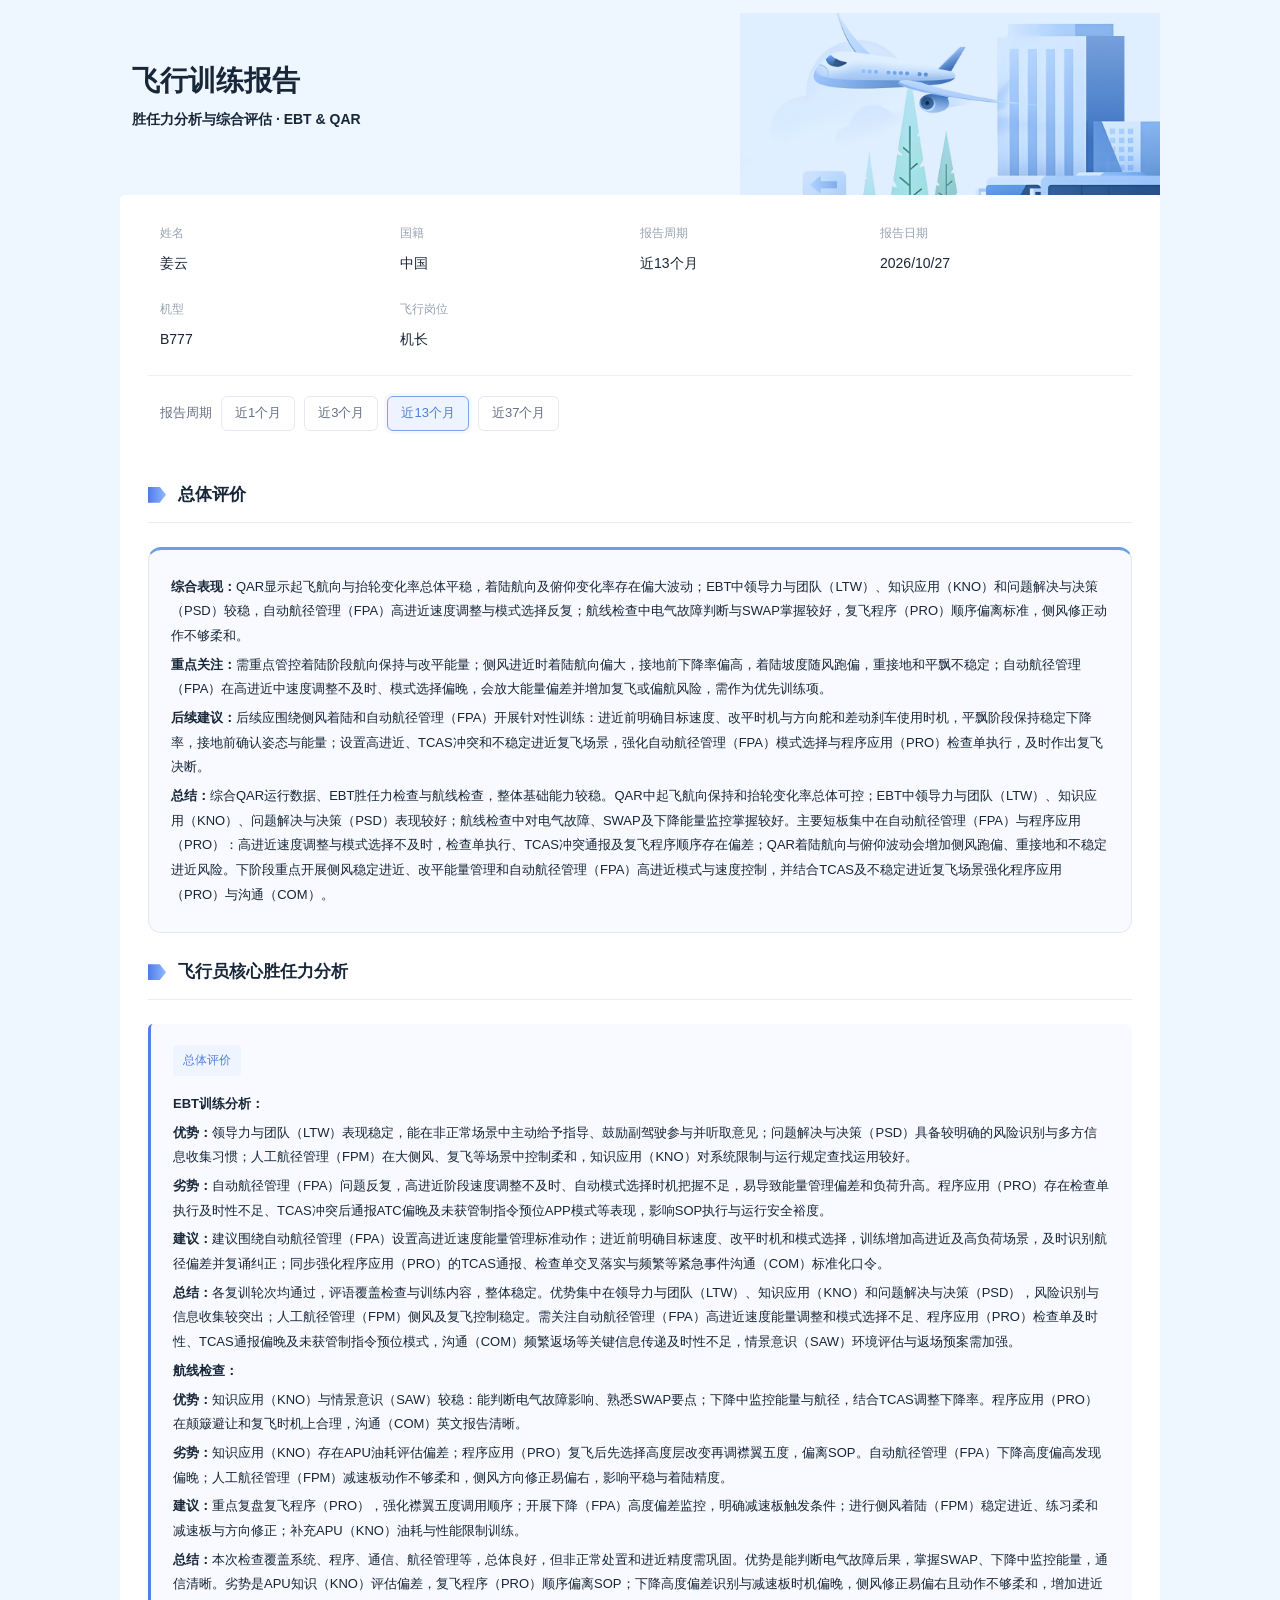
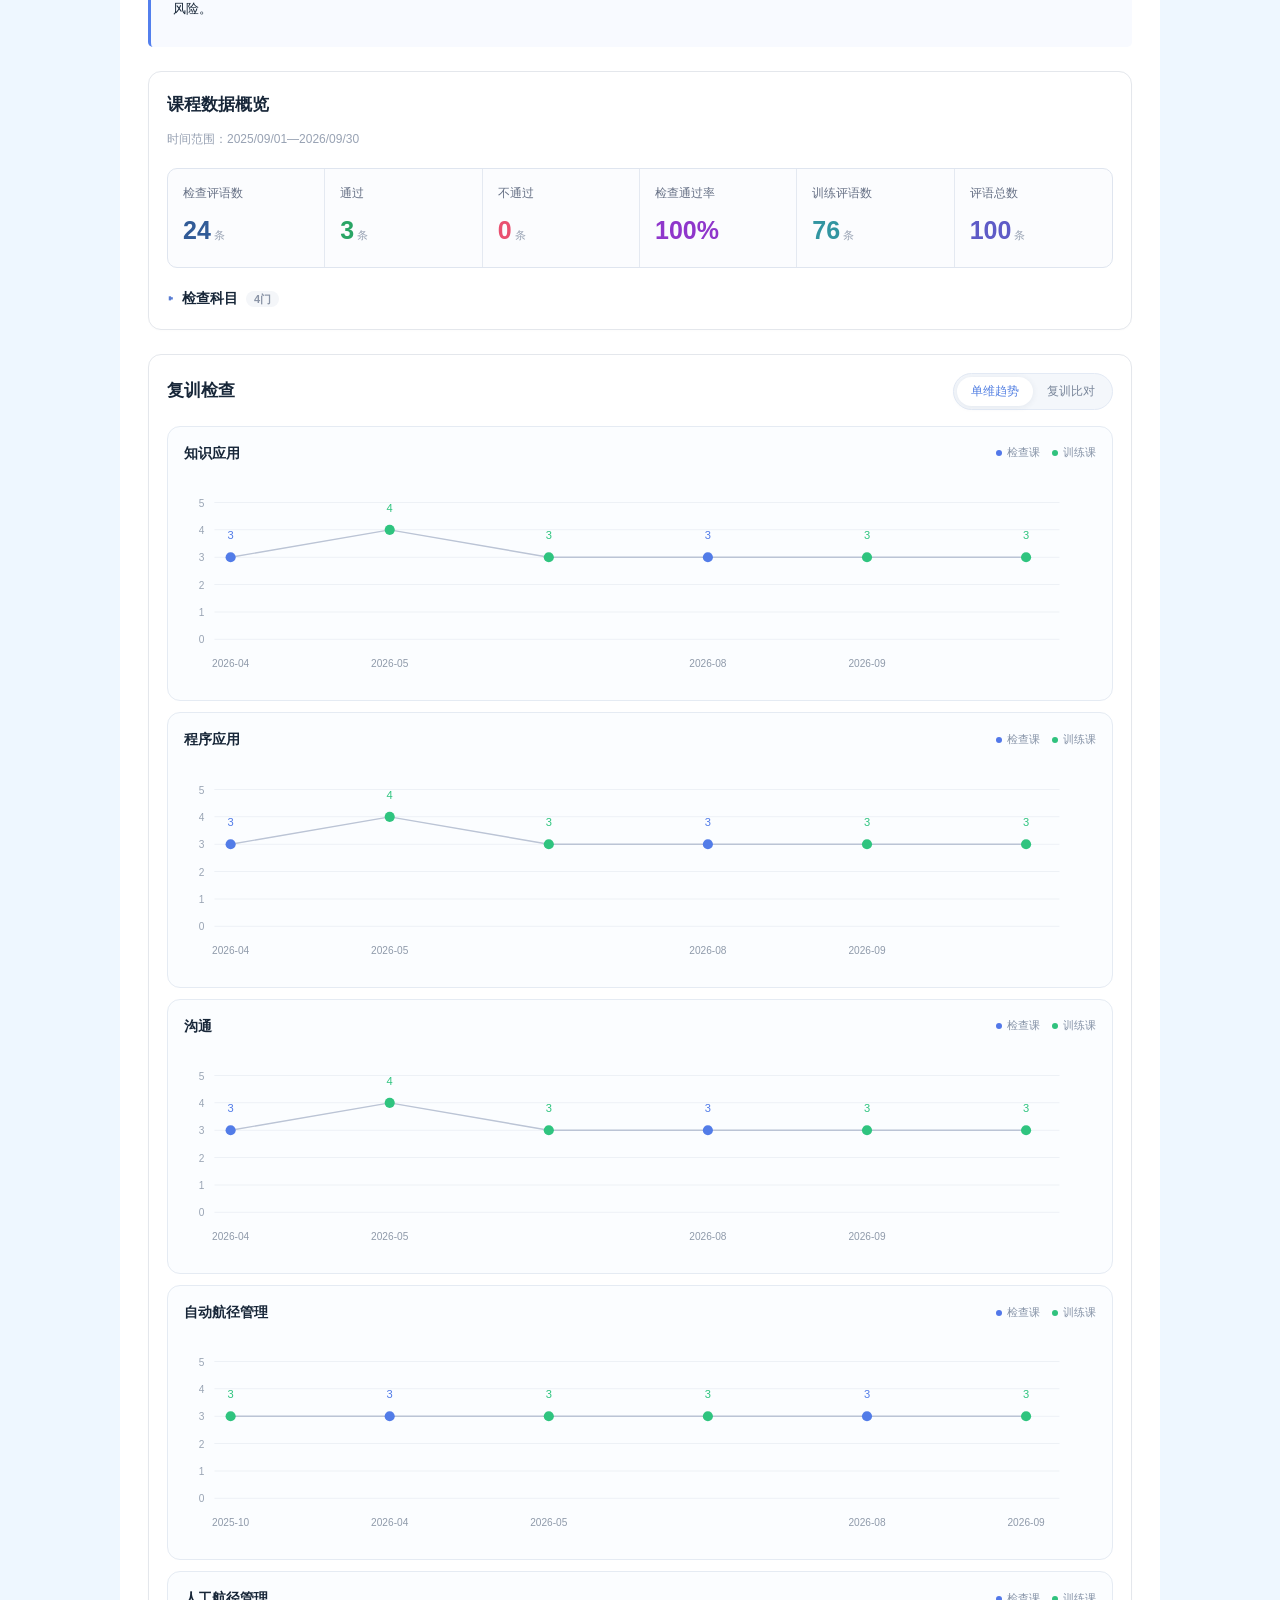
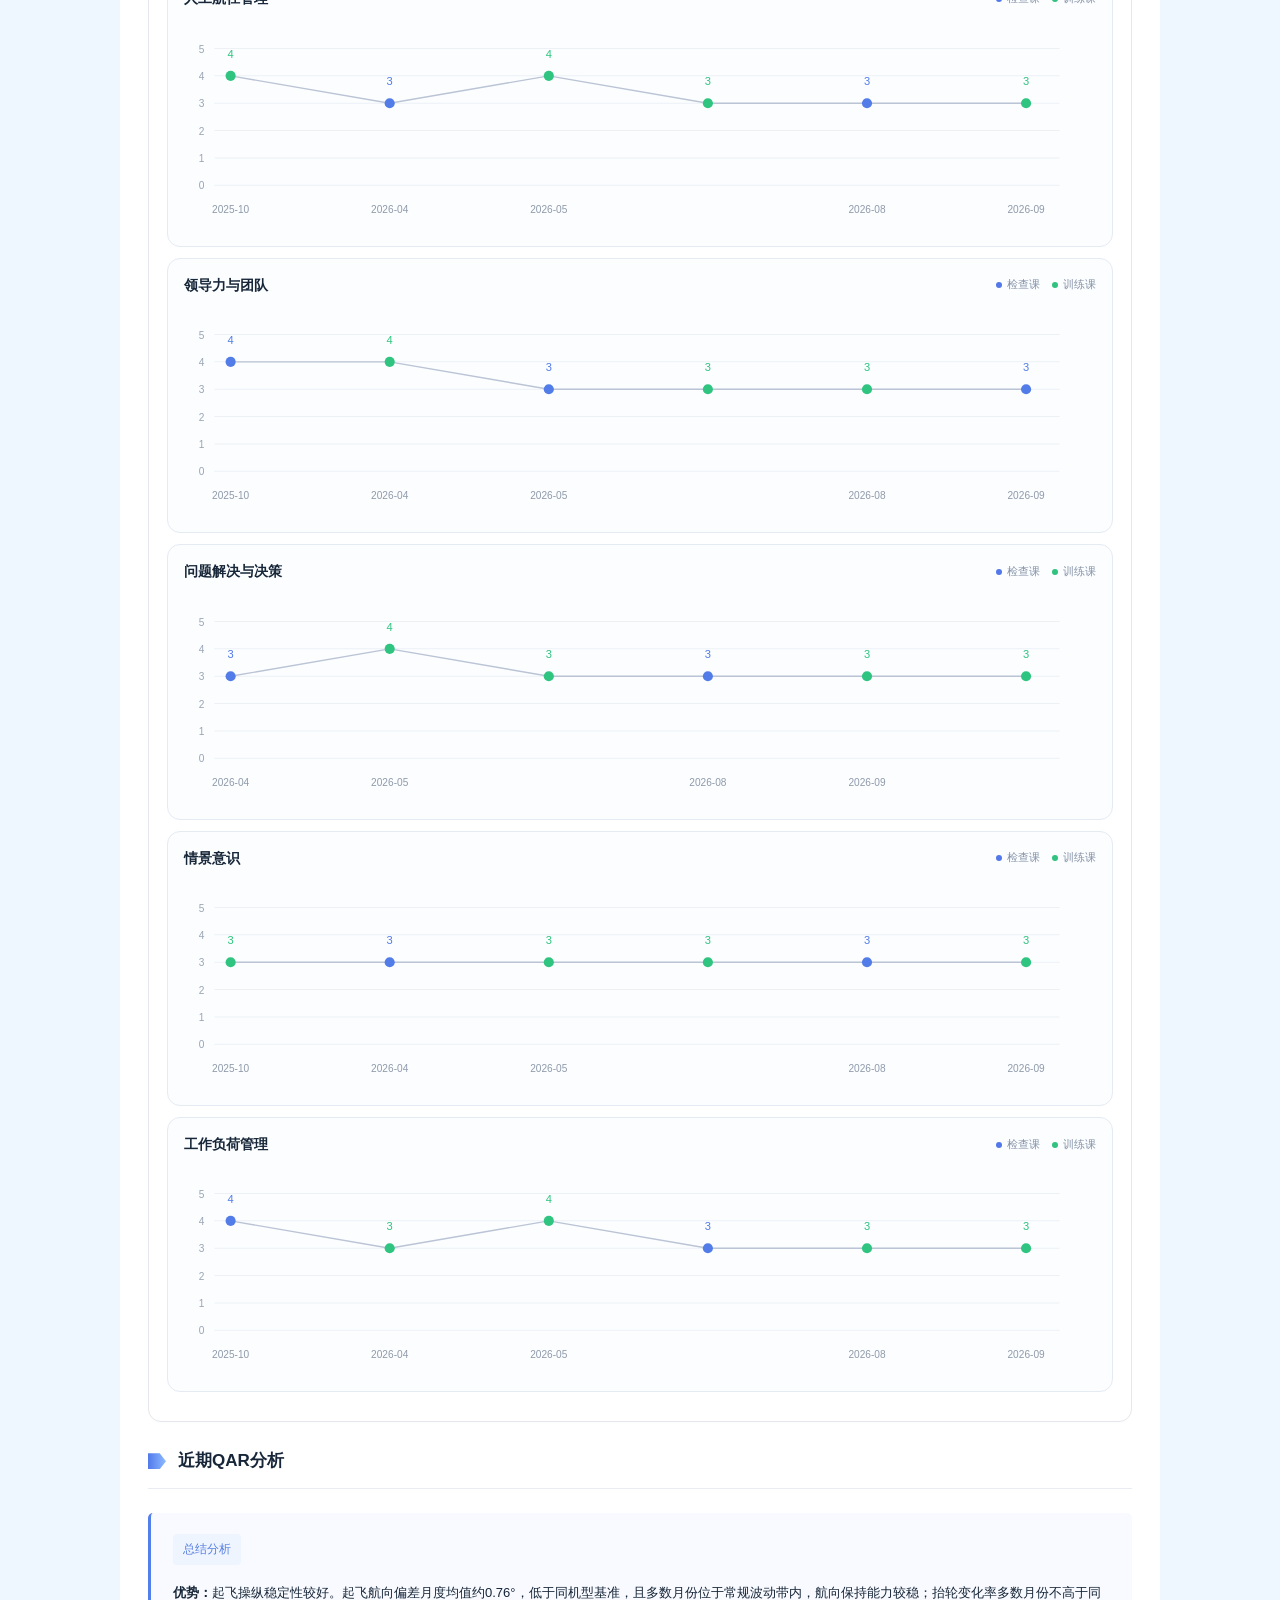
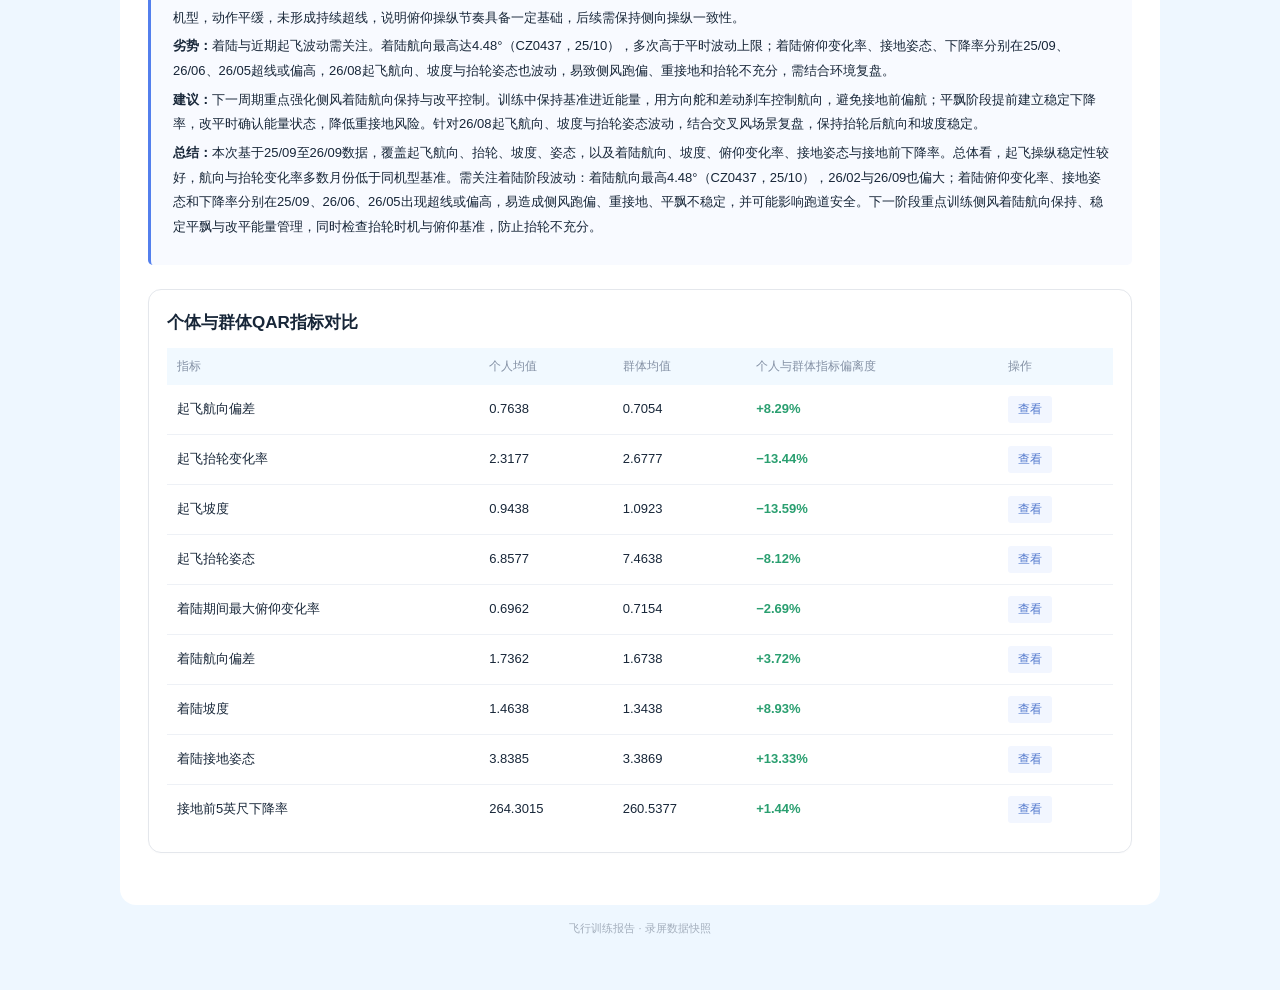
==== commit 78bfe432: "Match training report pages and detail dialogs to recording" ====
--- a/report-recorded.html
+++ b/report-recorded.html
@@ -1,10435 +1,16 @@
-<!doctype html>
-<html lang="zh-CN" data-page-node-id="VfnjCbBjhs3PZ1Zkb1ipiX" data-dm-ref="1"><head data-page-node-id="PQPGWtIhJMztDkr74r4vxX"><style id="__dm_no_drag_style__">* { -webkit-user-drag: none !important; }</style><style id="__dm_bindable_badge_style__">[data-sp-bindable="database"]{outline:1px dashed #0088ff;outline-offset:2px;border-radius:4px;}[data-sp-bindable="database"] *{pointer-events:none !important;transition:none !important;animation:none !important;}[data-sp-bindable="database"]{transition:none !important;animation:none !important;}</style></head><body class="competency-bars-variant" data-page-node-id="8IADnPsYoOXgB2HMMZ0pc7" style="">﻿
-
-
-  <meta charset="utf-8" data-page-node-id="DM6GThNHbm30fOm5paQXlH">
-  <meta name="viewport" content="width=device-width, initial-scale=1" data-page-node-id="w91NEA5ZOjz1nCS0ACMWOQ">
-  <title>飞行员技术能力分析报告 - QAR &amp; EBT</title>
-  <style>
-    :root {
-      --blue: #4b86f7;
-      --blue-deep: #356dd8;
-      --blue-ink: #386cc8;
-      --cyan: #58daf0;
-      --bg: #F0F7FF;
-      --panel: #ffffff;
-      --line: #e8eff7;
-      --text: #26364c;
-      --muted: #718096;
-      --soft: #f7fbff;
-      --warn: #ffb74d;
-      --green: #33c27f;
-      --red: #ff6361;
-    }
-
-    * { box-sizing: border-box; }
-    html, body { margin: 0; }
-    html { overflow-x: hidden; }
-    body {
-      background: #F0F7FF;
-      font-family: "Microsoft YaHei", "PingFang SC", Arial, sans-serif;
-      color: var(--text);
-      overflow-x: hidden;
-    }
-
-    .page {
-      width: 1000px;
-      min-height: 2180px;
-      margin: 0 auto;
-      background: #F0F7FF;
-      padding: 46px 16px 26px;
-      position: relative;
-      overflow: hidden;
-    }
-
-    .hero-art {
-      position: absolute;
-      right: 24px;
-      top: 0;
-      width: 410px;
-      opacity: .92;
-      pointer-events: none;
-    }
-
-    .title {
-      position: relative;
-      z-index: 1;
-      padding-left: 12px;
-      height: 112px;
-    }
-
-    h1 {
-      margin: 8px 0 10px;
-      font-size: 28px;
-      line-height: 1.05;
-      color: #223562;
-      letter-spacing: 0;
-      font-weight: 800;
-    }
-
-    .subtitle {
-      color: #223562;
-      font-size: 15px;
-      font-weight: 600;
-      display: flex;
-      align-items: center;
-      gap: 12px;
-      flex-wrap: wrap;
-    }
-
-    .sheet {
-      position: relative;
-      z-index: 2;
-      background: rgba(255,255,255,.94);
-      border-radius: 14px;
-      padding: 26px 22px 22px;
-      min-height: 1880px;
-    }
-
-    .section-title {
-      display: flex;
-      align-items: center;
-      gap: 10px;
-      margin: 0 0 18px;
-      border-bottom: 1px solid var(--line);
-      padding-bottom: 10px;
-      color: #111827;
-      font-size: 15px;
-      font-weight: 800;
-    }
-
-    .section-title::before {
-      content: "";
-      width: 18px;
-      height: 16px;
-      background: linear-gradient(135deg, var(--blue) 0 70%, transparent 70%);
-      border-radius: 2px;
-      box-shadow: -10px 0 0 var(--blue);
-    }
-
-    .basic {
-      display: grid;
-      grid-template-columns: repeat(4, 1fr);
-      gap: 16px 30px;
-      margin-bottom: 18px;
-      padding: 0 16px;
-    }
-
-    .report-controls {
-      position: relative;
-      z-index: 2;
-      display: grid;
-      grid-template-columns: 1fr auto;
-      gap: 12px;
-      align-items: center;
-      margin: -24px 40px 18px;
-      padding: 0 0 10px;
-      border-bottom: 1px solid rgba(210, 225, 244, .9);
-      background: transparent;
-      box-shadow: none;
-      backdrop-filter: none;
-    }
-
-    .control-copy {
-      color: #617188;
-      font-size: 10.5px;
-      line-height: 1.45;
-    }
-
-    .control-copy b {
-      display: inline;
-      color: #111827;
-      font-size: 10.5px;
-      margin-right: 8px;
-    }
-
-    .kv small {
-      display: block;
-      color: #9aa8b8;
-      font-size: 10px;
-      margin-bottom: 5px;
-      font-weight: 400;
-    }
-
-    .kv strong {
-      color: #44546a;
-      font-size: 12px;
-      line-height: 1.25;
-      font-weight: 600;
-    }
-
-    .block {
-      margin-top: 30px;
-    }
-
-    .block-head {
-      display: flex;
-      align-items: center;
-      justify-content: space-between;
-      gap: 16px;
-      margin-bottom: 18px;
-      padding: 0 0 10px;
-      border-bottom: 1px solid var(--line);
-    }
-
-    .block-title {
-      display: flex;
-      align-items: center;
-      gap: 10px;
-    }
-
-    .title-icon {
-      width: 24px;
-      height: 18px;
-      object-fit: contain;
-      flex: 0 0 auto;
-    }
-
-    .block-head h2 {
-      margin: 0;
-      color: #111827;
-      font-size: 18px;
-      letter-spacing: 0;
-    }
-
-    .block-head p {
-      margin: 6px 0 0 34px;
-      color: var(--muted);
-      font-size: 12px;
-      line-height: 1.45;
-    }
-
-    .ebt-time-filter {
-      position: relative;
-    }
-
-    .report-time-filter {
-      display: flex;
-      align-items: center;
-      flex-wrap: wrap;
-      gap: 8px;
-      margin: 0 16px 18px;
-      padding: 13px 12px 10px;
-      border: 0;
-      border-top: 1px solid var(--line);
-      border-radius: 0;
-      background: transparent;
-    }
-
-    .report-time-filter > * { align-self: center; }
-
-    .ebt-time-caption {
-      display: inline-flex;
-      align-items: center;
-      height: 34px;
-      margin-right: 2px;
-      color: #667085;
-      font-size: 12px;
-      font-weight: 400;
-      white-space: nowrap;
-    }
-
-    .ebt-time-presets {
-      display: flex;
-      gap: 6px;
-    }
-
-    .ebt-time-presets button {
-      height: 34px;
-      padding: 0 13px;
-      border: 1px solid #dbe7f5;
-      border-radius: 8px;
-      background: #fff;
-      color: #52657d;
-      font: inherit;
-      font-size: 11px;
-      font-weight: 400;
-      cursor: pointer;
-    }
-
-    .ebt-time-presets button.active {
-      color: var(--blue-ink);
-      background: #eff6ff;
-      border-color: #7aa7ff;
-      font-weight: 400;
-    }
-
-    .ebt-custom-range {
-      display: inline-flex;
-      align-items: center;
-      gap: 6px;
-      color: #667085;
-      font-size: 11px;
-      font-weight: 400;
-    }
-
-    .ebt-custom-range input {
-      width: 142px;
-      height: 34px;
-      border: 1px solid #dbe7f5;
-      border-radius: 8px;
-      background: #fff;
-      color: #41556d;
-      font: inherit;
-      font-size: 11px;
-      font-weight: 400;
-      padding: 0 32px 0 9px;
-      background-image: url("data:image/svg+xml,%3Csvg xmlns='http://www.w3.org/2000/svg' width='14' height='14' viewBox='0 0 24 24' fill='none' stroke='%23667085' stroke-width='1.7' stroke-linecap='round' stroke-linejoin='round'%3E%3Crect x='3.5' y='5' width='17' height='15' rx='2'/%3E%3Cpath d='M8 3v4M16 3v4M3.5 10h17'/%3E%3C/svg%3E");
-      background-repeat: no-repeat;
-      background-position: right 10px center;
-      background-size: 14px 14px;
-      appearance: none;
-    }
-
-    .ebt-custom-range input::-webkit-calendar-picker-indicator {
-      opacity: 0;
-      width: 16px;
-      height: 16px;
-      margin: 0 0 0 -20px;
-      cursor: pointer;
-    }
-
-    .ebt-time-apply {
-      height: 34px;
-      padding: 0 14px;
-      border: 1px solid #cfe0f5;
-      border-radius: 8px;
-      background: #f8fbff;
-      color: #3d5f88;
-      font: inherit;
-      font-size: 11px;
-      font-weight: 400;
-      cursor: pointer;
-    }
-
-    .block-summary {
-      margin: -4px 0 18px;
-      padding: 12px 16px 12px 18px;
-      border-left: 3px solid var(--blue);
-      border-radius: 6px 9px 9px 6px;
-      background: #f6faff;
-      color: #617188;
-      font-size: 12px;
-      line-height: 1.6;
-      display: flex;
-      align-items: center;
-      justify-content: space-between;
-      gap: 16px;
-    }
-
-    .summary-tag {
-      flex: 0 0 auto;
-      display: inline-flex;
-      align-items: center;
-      height: 28px;
-      padding: 0 12px;
-      border-radius: 999px;
-      background: #eaf3ff;
-      color: var(--blue);
-      font-size: 12px;
-      font-weight: 800;
-    }
-
-    .filter-row {
-      display: flex;
-      flex-wrap: wrap;
-      gap: 8px;
-      margin: -6px 0 16px;
-    }
-
-    .filter-pill {
-      display: inline-flex;
-      align-items: center;
-      height: 26px;
-      padding: 0 10px;
-      border-radius: 999px;
-      border: 1px solid #deebfa;
-      background: #f8fbff;
-      color: #62758c;
-      font-size: 10.5px;
-      font-weight: 800;
-    }
-
-    .filter-pill.active {
-      color: var(--blue-ink);
-      background: #ecf4ff;
-      border-color: #cfe1fb;
-    }
-
-    .logic-flow {
-      display: grid;
-      grid-template-columns: 1fr auto 1fr auto 1fr;
-      gap: 12px;
-      align-items: center;
-      margin: 0 0 18px;
-      padding: 13px 14px;
-      border: 1px solid #edf3fa;
-      border-radius: 10px;
-      background: #fbfdff;
-    }
-
-    .flow-card {
-      padding: 0;
-      min-height: 0;
-    }
-
-    .flow-card b {
-      display: block;
-      color: #111827;
-      font-size: 12px;
-      margin-bottom: 6px;
-    }
-
-    .flow-card span {
-      display: block;
-      color: #617188;
-      font-size: 10.5px;
-      line-height: 1.55;
-    }
-
-    .flow-arrow {
-      display: grid;
-      place-items: center;
-      color: var(--blue);
-      font-size: 18px;
-      font-weight: 900;
-    }
-
-    .course-map {
-      display: grid;
-      grid-template-columns: repeat(3, 1fr);
-      gap: 12px;
-      margin-bottom: 18px;
-    }
-
-    .course-card {
-      border: 1px solid var(--line);
-      border-radius: 10px;
-      background: #fff;
-      padding: 12px;
-    }
-
-    .course-card b {
-      display: block;
-      color: #111827;
-      font-size: 12px;
-      margin-bottom: 8px;
-    }
-
-    .course-card p {
-      margin: 0;
-      color: #617188;
-      font-size: 10.5px;
-      line-height: 1.55;
-    }
-
-    .course-tag {
-      display: inline-flex;
-      align-items: center;
-      height: 22px;
-      padding: 0 8px;
-      border-radius: 999px;
-      background: #fff5e7;
-      color: #c47a15;
-      font-size: 10px;
-      font-weight: 900;
-      margin-bottom: 8px;
-    }
-
-    .closure-board {
-      display: grid;
-      grid-template-columns: 1.05fr .95fr;
-      gap: 18px;
-      margin-bottom: 18px;
-    }
-
-    .closure-card {
-      border: 1px solid var(--line);
-      border-radius: 10px;
-      background: #fff;
-      padding: 14px;
-      min-height: 146px;
-    }
-
-    .closure-card.accent {
-      background: linear-gradient(180deg, #f8fbff, #fff);
-      border-color: #dceafb;
-    }
-
-    .closure-card h3 {
-      margin: 0 0 10px;
-      color: #111827;
-      font-size: 13px;
-    }
-
-    .decision-row {
-      display: grid;
-      grid-template-columns: 84px 1fr auto;
-      gap: 10px;
-      align-items: center;
-      padding: 9px 0;
-      border-top: 1px solid #edf2f7;
-      color: #53657a;
-      font-size: 10.5px;
-      line-height: 1.35;
-    }
-
-    .decision-row:first-of-type {
-      border-top: 0;
-      padding-top: 0;
-    }
-
-    .decision-row code {
-      font-family: inherit;
-      color: var(--blue-ink);
-      font-weight: 900;
-    }
-
-    .decision-row b {
-      color: #111827;
-      font-size: 11px;
-    }
-
-    .priority {
-      display: inline-flex;
-      align-items: center;
-      justify-content: center;
-      height: 22px;
-      min-width: 52px;
-      padding: 0 8px;
-      border-radius: 999px;
-      background: #ecf4ff;
-      color: var(--blue-ink);
-      font-size: 10px;
-      font-weight: 900;
-      white-space: nowrap;
-    }
-
-    .priority.high {
-      background: #fff0f0;
-      color: #d74747;
-    }
-
-    .priority.mid {
-      background: #fff8e8;
-      color: #c47a15;
-    }
-
-    .closure-steps {
-      display: grid;
-      grid-template-columns: repeat(4, 1fr);
-      gap: 8px;
-    }
-
-    .closure-step {
-      position: relative;
-      min-height: 94px;
-      padding: 10px 10px 11px;
-      border-radius: 9px;
-      background: #f8fbff;
-      border: 1px solid #e7f0fb;
-    }
-
-    .closure-step::after {
-      content: "";
-      position: absolute;
-      right: -7px;
-      top: 42px;
-      width: 12px;
-      height: 12px;
-      border-top: 2px solid #cfe1fb;
-      border-right: 2px solid #cfe1fb;
-      transform: rotate(45deg);
-      background: #f8fbff;
-      z-index: 1;
-    }
-
-    .closure-step:last-child::after {
-      display: none;
-    }
-
-    .closure-step small {
-      display: block;
-      color: var(--blue-ink);
-      font-size: 9.5px;
-      font-weight: 900;
-      margin-bottom: 7px;
-    }
-
-    .closure-step b {
-      display: block;
-      color: #111827;
-      font-size: 11.5px;
-      margin-bottom: 6px;
-    }
-
-    .closure-step span {
-      display: block;
-      color: #617188;
-      font-size: 10px;
-      line-height: 1.45;
-    }
-
-    .tag {
-      white-space: nowrap;
-      color: var(--blue);
-      background: #ecf4ff;
-      border-radius: 999px;
-      padding: 8px 12px;
-      font-size: 12px;
-      font-weight: 800;
-    }
-
-    .metrics {
-      display: grid;
-      grid-template-columns: repeat(4, 1fr);
-      gap: 12px;
-      margin-bottom: 18px;
-    }
-
-    .metric {
-      background: #f8fbff;
-      border: 1px solid #e7f0fb;
-      border-radius: 9px;
-      padding: 13px 14px;
-      min-height: 72px;
-    }
-
-    .metric small {
-      display: block;
-      color: #8fa0b2;
-      font-size: 10px;
-      font-weight: 700;
-      margin-bottom: 6px;
-    }
-
-    .metric strong {
-      color: var(--blue-ink);
-      font-size: 18px;
-      line-height: 1;
-    }
-
-    .two-col {
-      display: grid;
-      grid-template-columns: 1fr 1fr;
-      gap: 18px;
-      align-items: start;
-    }
-
-    .panel {
-      border: 1px solid var(--line);
-      border-radius: 10px;
-      background: #fff;
-      padding: 14px;
-    }
-
-    .panel h3 {
-      margin: 0 0 12px;
-      color: #111827;
-      font-size: 14px;
-    }
-
-    .qar-compare-module .compact-panel > h3,
-    .qar-compare-module .qar-compare-head > h3 {
-      font-size: 16px;
-    }
-
-    .qar-compare-head {
-      display: flex;
-      align-items: center;
-      justify-content: space-between;
-      gap: 16px;
-      margin-bottom: 12px;
-    }
-
-    .qar-compare-head h3 { margin: 0; }
-
-    .qar-month-filter {
-      position: relative;
-      display: inline-flex;
-      align-items: center;
-      white-space: nowrap;
-      cursor: pointer;
-    }
-
-    .qar-month-filter input {
-      width: 142px;
-      height: 34px;
-      padding: 0 34px 0 11px;
-      border: 1px solid #d8e3f2;
-      border-radius: 8px;
-      background: #fff;
-      color: #42566f;
-      font: inherit;
-      font-size: 11px;
-      outline: none;
-      cursor: pointer;
-      background-image: url("data:image/svg+xml,%3Csvg xmlns='http://www.w3.org/2000/svg' width='14' height='14' viewBox='0 0 24 24' fill='none' stroke='%23667085' stroke-width='1.7' stroke-linecap='round' stroke-linejoin='round'%3E%3Crect x='3.5' y='5' width='17' height='15' rx='2'/%3E%3Cpath d='M8 3v4M16 3v4M3.5 10h17'/%3E%3C/svg%3E");
-      background-repeat: no-repeat;
-      background-position: right 10px center;
-      background-size: 14px 14px;
-    }
-
-    .qar-month-icon { display: none; }
-
-    .qar-month-filter input:focus {
-      border-color: #4b86f7;
-      box-shadow: 0 0 0 3px rgba(75, 134, 247, .12);
-    }
-
-    .qar-month-filter select {
-      width: 142px;
-      height: 34px;
-      padding: 0 10px;
-      border: 1px solid #d8e3f2;
-      border-radius: 8px;
-      background: #fff;
-      color: #42566f;
-      font: inherit;
-      font-size: 11px;
-      outline: none;
-      cursor: pointer;
-    }
-
-    .qar-month-filter select:focus {
-      border-color: #4b86f7;
-      box-shadow: 0 0 0 3px rgba(75, 134, 247, .12);
-    }
-
-    .qar-date-range {
-      display: flex;
-      align-items: center;
-      gap: 7px;
-      color: #7b8da0;
-      font-size: 11px;
-      white-space: nowrap;
-    }
-
-    .qar-date-range input {
-      width: 126px;
-      height: 34px;
-      box-sizing: border-box;
-      padding: 0 32px 0 9px;
-      border: 1px solid #d8e3f2;
-      border-radius: 8px;
-      background: #fff;
-      background-image: url("data:image/svg+xml,%3Csvg xmlns='http://www.w3.org/2000/svg' width='14' height='14' viewBox='0 0 24 24' fill='none' stroke='%23667085' stroke-width='1.7' stroke-linecap='round' stroke-linejoin='round'%3E%3Crect x='3.5' y='5' width='17' height='15' rx='2'/%3E%3Cpath d='M8 3v4M16 3v4M3.5 10h17'/%3E%3C/svg%3E");
-      background-repeat: no-repeat;
-      background-position: right 10px center;
-      background-size: 14px 14px;
-      color: #42566f;
-      font: inherit;
-      font-size: 11px;
-      outline: none;
-      cursor: pointer;
-      appearance: none;
-    }
-
-    .qar-date-range input::-webkit-calendar-picker-indicator {
-      opacity: 0;
-      width: 16px;
-      height: 16px;
-      margin: 0 0 0 -20px;
-      cursor: pointer;
-    }
-
-    .qar-date-range input:focus {
-      border-color: #4b86f7;
-      box-shadow: 0 0 0 3px rgba(75, 134, 247, .12);
-    }
-
-    .qar-month-popover {
-      position: absolute;
-      z-index: 30;
-      top: calc(100% + 8px);
-      right: 0;
-      width: 244px;
-      padding: 12px 13px 14px;
-      border: 1px solid #e1e8f2;
-      border-radius: 8px;
-      background: #fff;
-      box-shadow: 0 10px 28px rgba(31, 65, 110, .16);
-    }
-
-    .qar-month-popover[hidden] { display: none; }
-
-    .qar-month-picker-head {
-      display: grid;
-      grid-template-columns: 30px 1fr 30px;
-      align-items: center;
-      margin-bottom: 9px;
-      color: #475467;
-    }
-
-    .qar-month-picker-head strong { text-align: center; font-size: 13px; font-weight: 500; }
-
-    .qar-month-picker-head button {
-      width: 28px;
-      height: 28px;
-      padding: 0;
-      border: 0;
-      border-radius: 6px;
-      background: transparent;
-      color: #98a2b3;
-      font-size: 18px;
-      line-height: 1;
-      cursor: pointer;
-    }
-
-    .qar-month-picker-head button:hover { color: #2563eb; background: #f2f7ff; }
-
-    .qar-month-grid {
-      display: grid;
-      grid-template-columns: repeat(4, 1fr);
-      gap: 7px 5px;
-    }
-
-    .qar-month-grid button {
-      height: 30px;
-      padding: 0;
-      border: 0;
-      border-radius: 16px;
-      background: transparent;
-      color: #667085;
-      font: inherit;
-      font-size: 11px;
-      cursor: pointer;
-    }
-
-    .qar-month-grid button:hover { color: #2563eb; background: #eff6ff; }
-    .qar-month-grid button.is-selected { color: #2563eb; background: #eaf2ff; font-weight: 700; }
-
-    .panel img {
-      display: block;
-      width: 100%;
-      height: 188px;
-      object-fit: contain;
-    }
-
-    .stage-grid {
-      display: grid;
-      grid-template-columns: minmax(220px, 1fr) auto;
-      gap: 14px;
-      margin-bottom: 18px;
-    }
-
-    .stage-card {
-      display: grid;
-      grid-template-columns: 190px 1fr 205px;
-      gap: 14px;
-      align-items: center;
-      border: 1px solid var(--line);
-      border-radius: 10px;
-      background: #fff;
-      padding: 14px;
-    }
-
-    .stage-card h3 {
-      margin: 0 0 12px;
-      color: #111827;
-      font-size: 14px;
-    }
-
-    .stage-metrics {
-      display: grid;
-      grid-template-columns: repeat(4, 1fr);
-      gap: 10px;
-      margin-bottom: 12px;
-    }
-
-    .stage-metric {
-      background: #f8fbff;
-      border: 1px solid var(--line);
-      border-radius: 8px;
-      padding: 10px 11px;
-      min-height: 80px;
-    }
-
-    .stage-metric small {
-      display: block;
-      color: #7b8da0;
-      font-size: 10px;
-      line-height: 1.35;
-      font-weight: 800;
-      margin-bottom: 7px;
-    }
-
-    .stage-metric strong {
-      display: block;
-      color: #385f96;
-      font-size: 14px;
-      line-height: 1.15;
-      margin-bottom: 4px;
-    }
-
-    .stage-metric span {
-      display: block;
-      color: #7b8da0;
-      font-size: 10px;
-      line-height: 1.45;
-    }
-
-    .stage-metric.missing strong {
-      color: #a0adba;
-    }
-
-    .stage-card img {
-      display: block;
-      width: 100%;
-      height: auto;
-      object-fit: contain;
-      border-radius: 8px;
-      background: #fff;
-    }
-
-    .stage-card.takeoff-stage {
-      display: block;
-      padding: 14px;
-    }
-
-    .takeoff-chart-head {
-      display: flex;
-      align-items: flex-start;
-      justify-content: space-between;
-      gap: 12px;
-      margin-bottom: 12px;
-    }
-
-    .takeoff-chart-head h3 {
-      margin: 0 0 5px;
-    }
-
-    .takeoff-chart-head p {
-      margin: 0;
-      color: #7b8da0;
-      font-size: 11px;
-      line-height: 1.5;
-    }
-
-    .median-legend {
-      display: inline-flex;
-      align-items: center;
-      gap: 6px;
-      flex: 0 0 auto;
-      color: #7b8da0;
-      font-size: 11px;
-      font-weight: 400;
-      line-height: 1.5;
-    }
-
-    .median-legend i {
-      display: inline-block;
-      width: 24px;
-      border-top: 2px dashed #f59e42;
-    }
-
-    .takeoff-chart-grid {
-      display: grid;
-      grid-template-columns: 1fr;
-      gap: 12px;
-      margin-bottom: 12px;
-    }
-
-    .takeoff-chart-card {
-      border: 1px solid var(--line);
-      border-radius: 8px;
-      background: #fff;
-      padding: 11px 12px 10px;
-      min-width: 0;
-    }
-
-    .takeoff-chart-card h4 {
-      margin: 0;
-      color: #111827;
-      font-size: 12px;
-      line-height: 1.3;
-    }
-
-    .takeoff-card-title {
-      display: flex;
-      align-items: baseline;
-      justify-content: space-between;
-      gap: 10px;
-      margin-bottom: 7px;
-    }
-
-    .takeoff-chart-card .std {
-      margin: 0;
-      color: #7b8da0;
-      font-size: 11px;
-      white-space: nowrap;
-    }
-
-    .takeoff-chart-card .std b {
-      color: #2d82f0;
-      font-size: 13px;
-      font-weight: 700;
-    }
-
-    .takeoff-mini-chart {
-      display: block;
-      width: 100%;
-      height: auto;
-      overflow: visible;
-    }
-
-    .takeoff-grid-line {
-      stroke: #eaf1f9;
-      stroke-width: 1;
-    }
-
-    .takeoff-axis {
-      stroke: #cfd9e6;
-      stroke-width: 1;
-    }
-
-    .takeoff-ref {
-      stroke: #ff8a00;
-      stroke-width: 1.4;
-      stroke-dasharray: 5 4;
-    }
-
-    .takeoff-ref-dot {
-      fill: #ff8a00;
-    }
-
-    .takeoff-line {
-      fill: none;
-      stroke-width: 2;
-      stroke-linecap: round;
-      stroke-linejoin: round;
-    }
-
-    .takeoff-dot {
-      stroke: #fff;
-      stroke-width: 1.5;
-    }
-
-    .stage-data-point {
-      cursor: pointer;
-      transition: all .15s ease;
-    }
-
-    .stage-data-point:hover {
-      stroke: #1d4ed8;
-      stroke-width: 2.5;
-      filter: brightness(0.85);
-    }
-
-    .takeoff-point {
-      cursor: default;
-    }
-
-    .takeoff-point-label {
-      opacity: 0;
-      pointer-events: none;
-      transition: opacity .15s ease;
-    }
-
-    .takeoff-point:hover .takeoff-point-label,
-    .takeoff-point:focus .takeoff-point-label {
-      opacity: 1;
-    }
-
-    .takeoff-label {
-      fill: #7b8da0;
-      font-size: 9px;
-    }
-
-    .takeoff-axis-title {
-      fill: #617188;
-      font-size: 9px;
-      font-weight: 500;
-      text-anchor: start;
-    }
-
-    .takeoff-ref-label {
-      fill: #617188;
-      font-size: 9px;
-      font-weight: 700;
-    }
-
-    .takeoff-conclusion {
-      padding: 11px 12px;
-      border-radius: 8px;
-      background: #f9fcff;
-      border: 1px solid var(--line);
-      color: #4b5d73;
-      font-size: 11px;
-      line-height: 1.55;
-    }
-
-    .takeoff-conclusion b {
-      display: block;
-      margin-bottom: 5px;
-      color: #4e81f8;
-      font-size: 12px;
-    }
-
-    .stage-chart {
-      display: block;
-      width: 94%;
-      height: auto;
-      margin: 0 auto 12px;
-      background: #fff;
-      border-radius: 8px;
-    }
-
-    .stage-chart-scroll {
-      overflow-x: visible;
-    }
-
-    .stage-chart-grid {
-      stroke: #edf2f7;
-      stroke-width: 1;
-    }
-
-    .stage-chart-axis {
-      stroke: #d6dce5;
-      stroke-width: 1.2;
-    }
-
-    .stage-chart-y,
-    .stage-chart-axis-label,
-    .stage-chart-month {
-      fill: #7b8da0;
-      font-size: 10px;
-      font-weight: 400;
-    }
-
-    .stage-chart-value {
-      font-size: 9px;
-      font-weight: 400;
-    }
-
-    .stage-note {
-      padding: 11px 12px;
-      border-radius: 8px;
-      background: #f9fcff;
-      border: 1px solid var(--line);
-      font-size: 11px;
-      line-height: 1.55;
-      color: #4b5d73;
-    }
-
-    .stage-note b {
-      display: block;
-      margin-bottom: 5px;
-      color: #4e81f8;
-      font-size: 12px;
-    }
-
-    .note-grid {
-      display: grid;
-      grid-template-columns: repeat(3, 1fr);
-      gap: 12px;
-      margin-top: 16px;
-    }
-
-    .note {
-      background: #f9fcff;
-      border: 1px solid var(--line);
-      border-radius: 9px;
-      padding: 13px;
-      font-size: 11px;
-      line-height: 1.55;
-      color: #4b5d73;
-    }
-
-    .note b {
-      display: block;
-      margin-bottom: 6px;
-      color: #111827;
-      font-size: 12px;
-    }
-
-    table {
-      width: 100%;
-      border-collapse: collapse;
-      font-size: 11px;
-      color: #506075;
-    }
-
-    th {
-      text-align: left;
-      background: #f2f8ff;
-      color: #7b8da0;
-      padding: 9px 10px;
-      font-weight: 800;
-    }
-
-    td {
-      padding: 9px 10px;
-      border-bottom: 1px solid #edf2f7;
-    }
-
-    .status {
-      display: inline-block;
-      border-radius: 999px;
-      padding: 3px 8px;
-      background: #edfdf5;
-      color: #0f9f63;
-      font-weight: 800;
-    }
-
-    .status.watch {
-      background: #fff8e8;
-      color: #c47a15;
-    }
-
-    .status.follow {
-      background: #fff0f0;
-      color: #d74747;
-    }
-
-    .bars {
-      display: grid;
-      gap: 10px;
-    }
-
-    .bias-panel {
-      min-height: 271px;
-    }
-
-    .bias-panel .bars {
-      min-height: 205px;
-      align-content: start;
-      gap: 22px;
-      padding-top: 12px;
-    }
-
-    .qar-compare-module {
-      margin-top: 18px;
-    }
-
-    /* QAR 图表改为按指标下钻，原始图表保留在页面中作为弹窗数据源。 */
-    .stage-grid {
-      display: none;
-    }
-
-    .qar-compare-body tbody tr,
-    .qar-compare-card {
-      cursor: pointer;
-      transition: background-color .18s ease, border-color .18s ease, box-shadow .18s ease;
-    }
-
-    .qar-compare-body tbody tr:hover,
-    .qar-compare-body tbody tr:focus-visible {
-      background: #f1f7ff;
-      outline: none;
-    }
-
-    .qar-compare-card-head b::after {
-      content: "查看图表 ›";
-      margin-left: 8px;
-      color: #2d82f0;
-      font-size: 10px;
-      font-weight: 700;
-      white-space: nowrap;
-    }
-
-    .qar-compare-card:hover,
-    .qar-compare-card:focus-visible {
-      border-color: #9bc3fb;
-      box-shadow: 0 5px 16px rgba(45, 130, 240, .10);
-      outline: none;
-    }
-
-    .qar-chart-modal-summary {
-      display: grid;
-      grid-template-columns: repeat(3, minmax(0, 1fr));
-      gap: 10px;
-      margin-bottom: 14px;
-    }
-
-    .qar-chart-modal-summary > div {
-      position: relative;
-      overflow: hidden;
-      border: 1px solid #dfe8f3;
-      border-radius: 10px;
-      background: linear-gradient(180deg, #ffffff, #f7faff);
-      padding: 11px 13px;
-    }
-
-    .qar-chart-modal-summary > div::before {
-      content: "";
-      position: absolute;
-      inset: 0 auto 0 0;
-      width: 3px;
-      background: #4b86f7;
-    }
-
-    .qar-chart-modal-summary > div:last-child::before {
-      background: #12b76a;
-    }
-
-    .qar-chart-modal-summary small,
-    .qar-chart-modal-summary strong { display: block; }
-    .qar-chart-modal-summary small { color: #667085; font-size: 10px; font-weight: 700; margin-bottom: 6px; }
-    .qar-chart-modal-summary strong { color: #245caa; font-size: 16px; }
-    .qar-chart-modal .takeoff-chart-card {
-      border: 0;
-      border-radius: 0;
-      padding: 0;
-      background: transparent;
-      box-shadow: none;
-    }
-    .qar-chart-modal .takeoff-card-title { display: none; }
-    .qar-chart-modal .takeoff-mini-chart {
-      display: block;
-      width: 100%;
-      margin: 0;
-      border-radius: 0;
-      background: transparent;
-    }
-    .qar-chart-modal .tk-panel-bg { display: none; }
-    .qar-chart-modal .tk-grid { stroke: #e9eff7 !important; stroke-width: .8 !important; }
-    .qar-chart-modal .tk-axis { stroke: #cbd7e6 !important; stroke-width: .9 !important; }
-    .qar-chart-modal .tk-title { fill: #182230 !important; font-size: 12px !important; font-weight: 800 !important; }
-    .qar-chart-modal .tk-subtitle { fill: #7b8da0 !important; font-size: 9px !important; }
-    .qar-chart-modal .tk-axis-text { fill: #718096 !important; font-size: 9.5px !important; }
-    .qar-chart-modal .tk-line-person,
-    .qar-chart-modal .tk-line-fleet { stroke-width: 1.8 !important; }
-    .qar-chart-modal .tk-dot-person,
-    .qar-chart-modal .tk-dot-fleet,
-    .qar-chart-modal .tk-scatter-dot { stroke: #fff; stroke-width: 1; filter: drop-shadow(0 2px 3px rgba(37, 99, 235, .14)); }
-    .qar-chart-modal .tk-ref-line,
-    .qar-chart-modal .tk-sigma2-line,
-    .qar-chart-modal .tk-mean-line { stroke-width: 1 !important; }
-
-    .qar-compare-body table {
-      font-size: 12px;
-    }
-
-    .qar-compare-body th {
-      padding: 7px 9px;
-    }
-
-    .qar-compare-body td {
-      padding: 9px;
-    }
-
-    .qar-compare-body th:nth-child(n+2),
-    .qar-compare-body td:nth-child(n+2) {
-      text-align: center;
-      white-space: nowrap;
-    }
-
-    .qar-compare-body td:nth-child(4) .status {
-      padding: 0;
-      border-radius: 0;
-      background: transparent;
-    }
-
-    .qar-view-action {
-      min-width: 44px;
-      min-height: 28px;
-      padding: 0 8px;
-      border: 0;
-      border-radius: 6px;
-      background: #f2f7ff;
-      color: #2563eb;
-      font: inherit;
-      font-weight: 400;
-      cursor: pointer;
-    }
-
-    .qar-view-action:hover { color: #1d4ed8; background:#e8f1ff; }
-    .qar-view-action:focus-visible { outline: 2px solid #93c5fd; outline-offset: 3px; border-radius: 2px; }
-
-    .qar-bias-value {
-      font-weight: 900;
-    }
-
-    .qar-bias-value.normal {
-      color: #0f9f63;
-    }
-
-    .qar-bias-value.follow {
-      color: #d74747;
-    }
-    .qar-compare-cards {
-      display: none;
-    }
-
-    .qar-compare-card {
-      border: 1px solid var(--line);
-      border-radius: 9px;
-      background: #fbfdff;
-      padding: 11px 12px;
-    }
-
-    .qar-compare-body tbody tr { cursor:pointer; transition:background .15s ease; }
-    .qar-compare-body tbody tr:hover { background:#f7fbff; }
-
-    .ob-modal.qar-modal-active .ob-modal-card { width:min(980px, 94vw); padding:18px 20px 20px; }
-    .ob-modal.qar-modal-active .ob-modal-head { margin-bottom:14px; }
-    .ob-modal.qar-modal-active .qar-chart-modal { border:1px solid #e4ecf6; border-radius:12px; background:#fbfdff; padding:8px 10px 10px; }
-    .ob-modal.qar-modal-active .qar-chart-modal-summary > div { box-shadow:0 2px 8px rgba(31,65,110,.04); }
-
-    .qar-compare-card-head {
-      display: flex;
-      align-items: center;
-      justify-content: space-between;
-      gap: 10px;
-      margin-bottom: 10px;
-    }
-
-    .qar-compare-card-head b {
-      color: #111827;
-      font-size: 12px;
-      line-height: 1.3;
-    }
-
-    .qar-compare-card-head .status {
-      font-size: 13px;
-      line-height: 1.25;
-    }
-
-    .qar-compare-values {
-      display: grid;
-      grid-template-columns: repeat(2, minmax(0, 1fr));
-      gap: 8px;
-      margin-bottom: 10px;
-    }
-
-    .qar-bias-summary {
-      display: flex;
-      align-items: center;
-      justify-content: space-between;
-      border-top: 1px solid #edf2f7;
-      padding-top: 9px;
-      color: #8fa0b2;
-      font-size: 10px;
-      font-weight: 800;
-    }
-
-    .qar-compare-value {
-      border: 1px solid #edf2f7;
-      border-radius: 7px;
-      background: #fff;
-      padding: 8px;
-    }
-
-    .qar-compare-value small {
-      display: block;
-      color: #8fa0b2;
-      font-size: 9.5px;
-      font-weight: 800;
-      margin-bottom: 4px;
-    }
-
-    .qar-compare-value strong {
-      color: var(--blue-ink);
-      font-size: 14px;
-      line-height: 1;
-    }
-
-
-    .bias-cell {
-      display: grid;
-      grid-template-columns: minmax(90px, 1fr) 54px;
-      gap: 8px;
-      align-items: center;
-      min-width: 170px;
-    }
-
-    .bias-cell .track {
-      height: 8px;
-    }
-
-    .bias-cell b {
-      color: #385f96;
-      font-size: 10.5px;
-      text-align: right;
-      white-space: nowrap;
-    }
-
-    .qar-summary {
-      margin-top: 14px;
-      padding: 12px 14px;
-      border-radius: 8px;
-      border: 1px solid var(--line);
-      background: #f8fbff;
-      color: #4b5d73;
-      font-size: 11px;
-      line-height: 1.65;
-    }
-
-    .qar-summary b {
-      display: inline-block;
-      color: #4b86f7;
-      margin-right: 4px;
-    }
-
-    .bar {
-      display: grid;
-      grid-template-columns: 92px 1fr 55px;
-      align-items: center;
-      gap: 10px;
-      font-size: 11px;
-      color: #53657a;
-    }
-
-    .track {
-      height: 10px;
-      border-radius: 999px;
-      background: #eef5fc;
-      overflow: hidden;
-    }
-
-    .fill {
-      height: 100%;
-      border-radius: 999px;
-      background: linear-gradient(90deg, #75b2ff, var(--blue));
-    }
-
-    .fill.green { background: linear-gradient(90deg, #8be8ba, var(--green)); }
-    .fill.watch { background: linear-gradient(90deg, #ffdca3, #f2a93b); }
-    .fill.red { background: linear-gradient(90deg, #ffb0a8, var(--red)); }
-
-    .bias-cell b.green { color: #0f9f63; }
-    .bias-cell b.watch { color: #c47a15; }
-    .bias-cell b.red { color: #d74747; }
-
-    .ebt-layout {
-      display: block;
-    }
-
-    .ebt-layout[hidden] { display: none !important; }
-
-    .ebt-layout + .ebt-layout {
-      margin-top: 18px;
-    }
-
-    .ebt-overview {
-      display: grid;
-      grid-template-columns: 1.2fr .8fr;
-      gap: 18px;
-      margin-bottom: 18px;
-    }
-
-    .mini-title {
-      display: flex;
-      align-items: center;
-      gap: 8px;
-      margin: 0 0 10px;
-      color: #111827;
-      font-size: 13px;
-      font-weight: 800;
-    }
-
-    .mini-title span {
-      display: inline-grid;
-      place-items: center;
-      min-width: 22px;
-      height: 22px;
-      border-radius: 6px;
-      background: #edf4ff;
-      color: var(--blue);
-      font-size: 11px;
-    }
-
-    .empty-note {
-      margin-top: 10px;
-      padding: 10px 12px;
-      border-radius: 8px;
-      background: #f8fbff;
-      border: 1px solid var(--line);
-      color: #617188;
-      font-size: 11px;
-      line-height: 1.5;
-    }
-
-    .empty-state {
-      min-height: 126px;
-      display: grid;
-      place-items: center;
-      text-align: center;
-      border: 1px dashed #d6e5f6;
-      border-radius: 10px;
-      background: #f8fbff;
-      color: #7b8da0;
-      font-size: 12px;
-      font-weight: 800;
-      line-height: 1.6;
-    }
-
-    .empty-state strong {
-      display: block;
-      color: var(--blue-ink);
-      font-size: 18px;
-      margin-bottom: 4px;
-    }
-
-    .ebt-trend-panel {
-      margin-bottom: 18px;
-    }
-
-    .dimension-picker {
-      display: flex;
-      flex-wrap: wrap;
-      gap: 7px;
-      margin: -2px 0 12px;
-    }
-
-    .dimension-chip {
-      border: 1px solid #deebfa;
-      border-radius: 999px;
-      background: #f8fbff;
-      color: #62758c;
-      height: 24px;
-      padding: 0 9px;
-      font: inherit;
-      font-size: 10px;
-      font-weight: 900;
-      cursor: pointer;
-    }
-
-    .dimension-chip.active {
-      color: #fff;
-      background: var(--blue);
-      border-color: var(--blue);
-      box-shadow: 0 4px 10px rgba(75, 134, 247, .18);
-    }
-
-    .ebt-trend {
-      display: grid;
-      grid-template-columns: 1.15fr .85fr;
-      gap: 18px;
-      align-items: stretch;
-    }
-
-    .trend-chart {
-      min-height: 232px;
-      border: 1px solid var(--line);
-      border-radius: 10px;
-      background: #fbfdff;
-      padding: 10px 12px;
-    }
-
-    .trend-chart svg {
-      display: block;
-      width: 100%;
-      height: 212px;
-      overflow: visible;
-    }
-
-    .trend-grid {
-      stroke: #e9f0f8;
-      stroke-width: 1;
-    }
-
-    .trend-axis {
-      stroke: #d8e2ee;
-      stroke-width: 1.2;
-    }
-
-    .trend-label {
-      fill: #7b8da0;
-      font-size: 10px;
-      font-weight: 800;
-    }
-
-    .trend-line {
-      fill: none;
-      stroke-width: 2.2;
-      stroke-linecap: round;
-      stroke-linejoin: round;
-    }
-
-    .trend-line.procedure { stroke: #33c27f; }
-    .trend-line.manual { stroke: #ff6361; }
-    .trend-line.comm { stroke: #4b86f7; }
-    .trend-line.knowledge { stroke: #8b5cf6; }
-    .trend-line.auto { stroke: #f59e0b; }
-    .trend-line.leadership { stroke: #14b8a6; }
-    .trend-line.decision { stroke: #ec4899; }
-    .trend-line.awareness { stroke: #64748b; }
-    .trend-line.workload { stroke: #06b6d4; }
-
-    .trend-dot.procedure { fill: #33c27f; }
-    .trend-dot.manual { fill: #ff6361; }
-    .trend-dot.comm { fill: #4b86f7; }
-    .trend-dot.knowledge { fill: #8b5cf6; }
-    .trend-dot.auto { fill: #f59e0b; }
-    .trend-dot.leadership { fill: #14b8a6; }
-    .trend-dot.decision { fill: #ec4899; }
-    .trend-dot.awareness { fill: #64748b; }
-    .trend-dot.workload { fill: #06b6d4; }
-
-    [data-series].is-hidden {
-      display: none;
-    }
-
-    .trend-legend {
-      display: flex;
-      justify-content: center;
-      gap: 14px;
-      color: #7b8da0;
-      font-size: 10.5px;
-      font-weight: 800;
-      margin-top: -2px;
-    }
-
-    .trend-legend i {
-      display: inline-block;
-      width: 16px;
-      height: 3px;
-      border-radius: 999px;
-      margin-right: 5px;
-      vertical-align: middle;
-    }
-
-    .trend-legend .green { background: #33c27f; }
-    .trend-legend .red { background: #ff6361; }
-    .trend-legend .blue { background: #4b86f7; }
-
-    .trend-periods {
-      display: grid;
-      gap: 10px;
-    }
-
-    .period-card {
-      border: 1px solid var(--line);
-      border-radius: 9px;
-      background: #f8fbff;
-      padding: 11px 12px;
-    }
-
-    .period-card b {
-      display: flex;
-      align-items: center;
-      justify-content: space-between;
-      gap: 8px;
-      color: #111827;
-      font-size: 12px;
-      margin-bottom: 7px;
-    }
-
-    .period-card b span {
-      color: var(--blue-ink);
-      background: #ecf4ff;
-      border-radius: 999px;
-      padding: 3px 8px;
-      font-size: 10px;
-    }
-
-    .period-card p {
-      margin: 0;
-      color: #617188;
-      font-size: 10.5px;
-      line-height: 1.55;
-    }
-
-    .radar-card {
-      min-height: 270px;
-      border-radius: 12px;
-      border: 0;
-      background: transparent;
-      display: grid;
-      place-items: center;
-      padding: 8px 8px 10px;
-    }
-
-    .competency-combo {
-      display: grid;
-      grid-template-columns: 1fr 1fr;
-      gap: 18px;
-      align-items: start;
-    }
-
-    .dimension-chart-grid {
-      display: grid;
-      grid-template-columns: 1fr;
-      gap: 10px;
-      width: 100%;
-    }
-
-    .competency-chart-panel {
-      display: none;
-      border: 1px solid var(--line);
-      border-radius: 10px;
-      background: #fbfdff;
-      padding: 14px;
-    }
-
-    .competency-bars-variant .dimension-chart-grid {
-      display: none;
-    }
-
-    .competency-bars-panel {
-      border: 1px solid var(--line);
-      border-radius: 10px;
-      background: #fbfdff;
-      padding: 14px;
-    }
-
-    .competency-bars-variant .competency-bars-panel {
-      display: none;
-    }
-
-    .competency-bars-panel-head {
-      display: flex;
-      align-items: center;
-      justify-content: space-between;
-      gap: 12px;
-      margin-bottom: 16px;
-    }
-
-    .competency-bars-panel-head h3 {
-      margin: 0;
-      color: #111827;
-      font-size: 16px;
-    }
-
-    .annual-route-check-panel > .competency-bars-panel-head {
-      display: flex;
-    }
-
-    .competency-bars-legend {
-      display: flex;
-      align-items: center;
-      gap: 12px;
-      color: #718096;
-      font-size: 10px;
-      font-weight: 800;
-      white-space: nowrap;
-    }
-
-    .competency-bars-legend span {
-      display: inline-flex;
-      align-items: center;
-      gap: 5px;
-    }
-
-    .competency-bars-legend i {
-      width: 10px;
-      height: 10px;
-      border-radius: 3px;
-      display: inline-block;
-    }
-
-    .competency-bars-legend .check i { background: #4B86F7; }
-    .competency-bars-legend .train i { background: #35C280; }
-
-    .competency-session-display {
-      display: grid;
-      gap: 18px;
-    }
-
-    .competency-session-card {
-      border: 1px solid #dfeaf7;
-      border-radius: 12px;
-      background: #fff;
-      padding: 18px 20px 20px;
-      box-shadow: 0 2px 8px rgba(31, 65, 110, .04);
-    }
-
-    .comparison-progress-top { display:flex; align-items:flex-start; justify-content:space-between; gap:20px; margin-bottom:14px; }
-    .progress-table { width:100%; border-collapse:collapse; font-size:12px; }
-    .progress-table th { background:#f7f9fc; color:#667085; font-weight:400; padding:12px; text-align:center; }
-    .progress-table td { padding:13px 12px; border-bottom:1px solid #eef2f6; text-align:center; font-variant-numeric:tabular-nums; }
-    .progress-table th:first-child,.progress-table td:first-child { text-align:left; }
-    .progress-table tr:last-child td { border-bottom:0; }
-    .progress-table .score-0 { color:#4b86f7; }
-    .progress-table .score-1 { color:#33c27f; }
-    .progress-table .score-2 { color:#dc6803; }
-    .progress-status { display:inline-block; padding:4px 9px; border-radius:5px; font-weight:400; background:#f2f4f7; color:#667085; }
-    .progress-status.up { background:#ecfdf3; color:#067647; }
-    .progress-status.down { background:#fff4ed; color:#b54708; }
-    .progress-detail { border:0; border-radius:5px; padding:5px 10px; background:#eff5ff; color:#2563eb; cursor:pointer; }
-    .progress-note { margin:12px 0 0; color:#7b8da0; font-size:12px; line-height:1.7; }
-    .progress-result { background:#f8fafc; border:1px solid #e4e7ec; border-radius:8px; padding:16px; margin-bottom:20px; line-height:1.8; }
-    .progress-evidence { margin-top:16px; border-top:1px solid #e4e7ec; padding-top:14px; }
-    .progress-evidence summary { cursor:pointer; font-size:13px; color:#344054; }
-    .progress-final-score { display:inline-flex; align-items:center; justify-content:center; gap:5px; min-height:28px; margin-left:24px; padding:5px 8px; border-radius:6px; background:#f2f4f7; color:#667085; font-size:9px; line-height:1; white-space:nowrap; }
-    .progress-final-score b { font-size:11px; font-weight:600; }
-    .progress-final-score.improved { background:#ecfdf3; color:#067647; }
-    .progress-final-score.weakened { background:#fff4ed; color:#b54708; }
-    .progress-final-score.flat { background:#f2f4f7; color:#667085; }
-    .competency-diverge-bar b small { margin-left:4px; color:#98a2b3; font-size:9px; font-weight:400; }
-    .progress-popover { max-width:520px; margin:0 auto; }
-    .progress-popover-title { padding-bottom:14px; border-bottom:3px solid #e4e7ec; color:#1d2939; font-size:20px; font-weight:700; }
-    .progress-popover-courses { padding:14px 0 10px; }
-    .progress-popover-course { display:grid; grid-template-columns:18px 105px 1fr auto; align-items:center; gap:10px; min-height:40px; font-size:14px; }
-    .progress-popover-course i { width:14px; height:14px; border-radius:4px; }
-    .progress-popover-course.course-0 i { background:#4b86f7; }
-    .progress-popover-course.course-1 i { background:#33c27f; }
-    .progress-popover-course.course-2 i { background:#16a34a; }
-    .progress-popover-score { font-size:16px; font-weight:700; }
-    .progress-popover-score.positive { color:#079455; }
-    .progress-popover-score.negative { color:#d92d20; }
-    .progress-popover-score.flat { color:#667085; }
-    .progress-popover-step { min-width:58px; color:#98a2b3; font-size:12px; }
-    .progress-popover-total { display:flex; align-items:center; justify-content:space-between; padding-top:12px; border-top:1px dashed #d0d5dd; font-size:14px; font-weight:700; }
-    .progress-popover-total strong { padding:8px 12px; border-radius:7px; background:#ecfdf3; color:#067647; }
-    .progress-popover-total strong.down { background:#fff4ed; color:#b54708; }
-    .progress-popover-total strong.flat { background:#f2f4f7; color:#667085; }
-    .progress-formula { margin-top:14px; padding:12px 14px; border:1px solid #d9e7fb; border-radius:8px; background:#f7faff; color:#475467; font-size:12px; line-height:1.8; }
-    .comparison-progress-head { display:block; margin:0; text-align:left; }
-    .comparison-progress-head span { display:block; color:#24354b; font-size:15px; font-weight:800; }
-    .comparison-progress-head small { display:block; margin-top:6px; padding:0; border-radius:0; background:transparent; color:#7b8da0; font-size:12px; font-weight:400; }
-
-    .competency-diverging-legend {
-      display: flex;
-      justify-content: flex-end;
-      gap: 20px;
-      margin: 2px 0 0;
-      color: #5f7087;
-      font-size: 11px;
-      font-weight: 600;
-    }
-
-    .competency-diverging-legend span { display:inline-flex; align-items:center; gap:5px; }
-    .competency-diverging-legend i { width:18px; height:5px; border-radius:999px; }
-    .competency-diverging-legend .course-0 i { background:#4b86f7; }
-    .competency-diverging-legend .course-1 i { background:#33c27f; }
-    .competency-diverging-legend .course-2 i { background:#16a34a; }
-
-    .competency-diverging-chart { position:relative; display:grid; gap:10px; padding:5px 8px 0 0; }
-    .competency-diverging-chart::before { content:""; position:absolute; left:160px; right:8px; top:5px; bottom:43px; border-right:1px solid #e4e7ec; background:repeating-linear-gradient(90deg, #e4e7ec 0 1px, transparent 1px 10%); pointer-events:none; }
-    .competency-diverging-chart::after { content:""; position:absolute; z-index:0; left:calc(50% + 76px); top:5px; bottom:43px; border-left:1.3px dashed #98a2b3; pointer-events:none; }
-    .competency-diverging-row { position:relative; display:grid; grid-template-columns:128px minmax(0,1fr); align-items:center; gap:32px; min-height:42px; z-index:1; cursor:default; border-radius:6px; }
-    .competency-diverging-row:hover { background:rgba(239,245,255,.55); }
-    .competency-diverging-row:focus-visible { outline:2px solid #4b86f7; outline-offset:2px; }
-    .competency-diverging-label { display:flex; flex-direction:column; align-items:flex-end; color:#344054; font-size:11.5px; font-weight:400; line-height:1.3; text-align:right; white-space:nowrap; }
-    .competency-diverging-label small { margin-top:3px; font-size:9px; font-weight:500; }
-    .competency-diverging-label small.improved { color:#079455; }
-    .competency-diverging-label small.weakened { color:#d92d20; }
-    .competency-diverging-label small.flat { color:#98a2b3; }
-    .competency-trend-arrow { display:inline-block; width:14px; margin-right:4px; font-size:14px; font-weight:900; text-align:center; }
-    .competency-trend-arrow.up { color:#12b76a; }
-    .competency-trend-arrow.down { color:#ef4444; }
-    .competency-trend-arrow.flat { color:#98a2b3; }
-    .competency-diverging-track { position:relative; height:37px; border-radius:6px; background:transparent; }
-    .competency-diverge-bar.competency-bar-point { position:absolute; display:block; left:50%; height:10px; min-width:3px; padding:0; border:0; border-radius:3px; cursor:pointer; overflow:visible; z-index:1; transform-origin:left center; transition:filter .15s ease, box-shadow .15s ease; }
-    .competency-diverge-bar.competency-bar-point.negative { transform:translateX(-100%); }
-    .competency-diverge-bar.course-0 { top:1px; }
-    .competency-diverge-bar.course-1 { top:14px; }
-    .competency-diverge-bar.course-2 { top:27px; }
-    .competency-diverge-bar.course-0 { background:#4b86f7; }
-    .competency-diverge-bar.course-1 { background:#33c27f; }
-    .competency-diverge-bar.course-2 { background:#16a34a; }
-    .competency-diverge-bar.competency-bar-point:hover { filter:brightness(.94); box-shadow:0 2px 6px rgba(31,65,110,.18); }
-    .competency-diverging-chart .competency-bar-point { pointer-events:auto; cursor:pointer; }
-    .competency-diverge-bar.competency-bar-point b { position:absolute; top:50%; right:auto; left:auto; transform:translateY(-50%); color:#475467; font-size:9.5px; font-weight:700; line-height:1; text-shadow:none; white-space:nowrap; }
-    .competency-diverge-bar.course-0 b { color:#4b86f7; }
-    .competency-diverge-bar.course-1 b { color:#33c27f; }
-    .competency-diverge-bar.course-2 b { color:#15803d; }
-    .competency-diverge-bar.competency-bar-point:not(.negative) b { left:calc(100% + 5px); }
-    .competency-diverge-bar.competency-bar-point.negative b { right:calc(100% + 5px); }
-    .competency-diverging-track .competency-zero-point.competency-bar-point { position:absolute; display:block; left:50%; width:auto; height:10px; min-width:0; padding:0; border:0; background:transparent; cursor:pointer; overflow:visible; z-index:2; }
-    .competency-zero-point.course-0 { top:1px; }
-    .competency-zero-point.course-1 { top:14px; }
-    .competency-zero-point.course-2 { top:27px; }
-    .competency-zero-point b { position:absolute; left:5px; top:50%; transform:translateY(-50%); font-size:9.5px; font-weight:700; line-height:1; white-space:nowrap; }
-    .competency-zero-point.course-0 b { color:#4b86f7; }
-    .competency-zero-point.course-1 b { color:#33c27f; }
-    .competency-zero-point.course-2 b { color:#15803d; }
-    .competency-zero-point b small { margin-left:4px; color:#98a2b3; font-size:9px; font-weight:400; }
-    .competency-diverging-axis { position:relative; z-index:1; display:grid; grid-template-columns:128px minmax(0,1fr); gap:32px; margin-top:5px; color:#98a2b3; font-size:9.5px; }
-    .competency-diverging-axis div { position:relative; height:12px; }
-    .competency-diverging-axis div span { position:absolute; top:0; transform:translateX(-50%); }
-    .competency-diverging-axis div span:nth-child(1) { left:0; }
-    .competency-diverging-axis div span:nth-child(2) { left:16.6666667%; }
-    .competency-diverging-axis div span:nth-child(3) { left:33.3333333%; }
-    .competency-diverging-axis div span:nth-child(4) { left:50%; }
-    .competency-diverging-axis div span:nth-child(5) { left:66.6666667%; }
-    .competency-diverging-axis div span:nth-child(6) { left:83.3333333%; }
-    .competency-diverging-axis div span:nth-child(7) { left:100%; }
-    .competency-diverging-unit { position:relative; z-index:1; margin:-5px 8px 0 160px; color:#667085; font-size:10px; font-weight:400; text-align:center; }
-
-    .competency-session-head {
-      display: flex;
-      align-items: center;
-      gap: 8px;
-      margin-bottom: 14px;
-      color: #26364c;
-      font-size: 14px;
-      font-weight: 800;
-      line-height: 1.3;
-    }
-
-    .competency-session-head.comparison-progress-head {
-      display: block;
-      text-align: left;
-    }
-
-    .competency-session-badge {
-      display: inline-flex;
-      align-items: center;
-      min-height: 28px;
-      padding: 0 10px;
-      border-radius: 999px;
-      background: #4B86F7;
-      color: #fff;
-      font-size: 13px;
-      font-weight: 900;
-      white-space: nowrap;
-    }
-
-    .competency-session-meta {
-      margin: 8px 0 12px;
-      color: #7b8da0;
-      font-size: 11px;
-      font-weight: 700;
-      line-height: 1.45;
-    }
-
-    .competency-session-chart {
-      padding: 0 54px;
-      background: none;
-    }
-
-    .competency-session-course-labels {
-      display: grid;
-      grid-template-columns: minmax(0, 1fr) 92px minmax(0, 1fr);
-      align-items: center;
-      gap: 12px;
-      margin-bottom: 10px;
-      color: #7b8da0;
-      font-size: 11px;
-      font-weight: 700;
-      line-height: 1.45;
-      text-align: center;
-    }
-
-    .competency-session-course-labels span:first-child { grid-column: 1; }
-    .competency-session-course-labels span:last-child { grid-column: 3; }
-
-    .competency-session-scale {
-      display: grid;
-      grid-template-columns: 1fr 74px 1fr;
-      align-items: center;
-      gap: 8px;
-      margin-bottom: 6px;
-      color: #91a1b4;
-      font-size: 9px;
-      font-weight: 800;
-    }
-
-    .competency-session-scale span:first-child { text-align: left; }
-    .competency-session-scale span:nth-child(2) { text-align: center; }
-    .competency-session-scale span:last-child { text-align: right; }
-
-    .competency-session-row {
-      display: grid;
-      grid-template-columns: minmax(0, 1fr) 92px minmax(0, 1fr);
-      align-items: center;
-      gap: 12px;
-      min-height: 42px;
-    }
-
-    .competency-session-row .competency-bar-point {
-      height: 17px;
-      border-radius: 6px;
-      background: transparent;
-      overflow: visible;
-    }
-
-    .competency-session-row .competency-bar-point span {
-      border-radius: 6px;
-      background: #4B86F7;
-    }
-
-    .competency-session-row .competency-bar-point.train span { background: #35C280; }
-    .competency-session-row .competency-bar-point b { color: #26364c; text-shadow: none; font-size: 11px; }
-    .competency-session-row .competency-bar-point.check b { right: calc(100% + 8px); }
-    .competency-session-row .competency-bar-point.train b { left: calc(100% + 8px); }
-
-    .competency-session-label {
-      color: #26364c;
-      font-size: 11px;
-      font-weight: 900;
-      line-height: 1.35;
-      text-align: center;
-      white-space: nowrap;
-    }
-
-    .competency-session-chart.three-course {
-      padding: 0;
-    }
-
-    .three-course .competency-session-course-labels,
-    .three-course .competency-session-row {
-      grid-template-columns: 118px repeat(3, minmax(0, 1fr));
-      gap: 16px;
-    }
-
-    .three-course .competency-session-course-labels span {
-      grid-column: auto;
-    }
-
-    .three-course .competency-session-course-labels span:first-child {
-      grid-column: 2;
-    }
-
-    .three-course .competency-session-row {
-      min-height: 40px;
-    }
-
-    .three-course .competency-session-label {
-      grid-column: 1;
-      grid-row: 1;
-      text-align: left;
-    }
-
-    .three-course .competency-bar-point {
-      position: relative;
-      grid-row: 1;
-      width: 100%;
-      background: #eef4fc;
-      overflow: visible;
-    }
-
-    .three-course .competency-bar-point.check,
-    .three-course .competency-bar-point.train {
-      justify-content: flex-start;
-    }
-
-    .three-course .competency-bar-point b,
-    .three-course .competency-bar-point.check b,
-    .three-course .competency-bar-point.train b {
-      position: absolute;
-      right: 6px;
-      left: auto;
-      top: 50%;
-      transform: translateY(-50%);
-      color: #26364c;
-    }
-
-    .three-course .competency-bar-point span {
-      min-width: 0;
-      opacity: .9;
-    }
-
-    .competency-session-head small {
-      padding: 3px 8px;
-      border-radius: 999px;
-      background: #f2f6fb;
-      color: #74869c;
-      font-size: 10px;
-      font-weight: 700;
-    }
-
-    .competency-session-head.comparison-progress-head small {
-      padding: 0;
-      border-radius: 0;
-      background: transparent;
-      font-size: 12px;
-      font-weight: 400;
-    }
-
-    .competency-expand-wrap {
-      display: flex;
-      justify-content: center;
-      margin-top: 14px;
-    }
-
-    .competency-expand-toggle {
-      display: inline-flex;
-      align-items: center;
-      gap: 8px;
-      height: 30px;
-      padding: 0 16px;
-      border: 1px solid #dfeaf7;
-      border-radius: 999px;
-      background: #fff;
-      color: #62758c;
-      font: inherit;
-      font-size: 12px;
-      font-weight: 800;
-      cursor: pointer;
-      transition: border-color .16s ease, color .16s ease, box-shadow .16s ease;
-    }
-
-    .competency-expand-toggle:hover {
-      border-color: #bcd4f5;
-      color: #4B86F7;
-      box-shadow: 0 4px 10px rgba(75, 134, 247, .12);
-    }
-
-    .competency-expand-arrow {
-      width: 8px;
-      height: 8px;
-      margin-top: -3px;
-      border-right: 2px solid currentColor;
-      border-bottom: 2px solid currentColor;
-      border-radius: 1px;
-      transform: rotate(45deg);
-      transition: transform .18s ease;
-    }
-
-    .competency-expand-toggle[aria-expanded="true"] .competency-expand-arrow {
-      margin-top: 3px;
-      transform: rotate(225deg);
-    }
-
-    .competency-session-card.competency-history-extra {
-      display: none;
-    }
-
-    .competency-session-card.competency-history-extra.is-open {
-      display: block;
-    }
-
-    .competency-head-tools {
-      display: flex;
-      align-items: center;
-      gap: 16px;
-    }
-
-    .competency-view-segmented {
-      display: inline-flex;
-      padding: 2px;
-      border: 1px solid #dfeaf7;
-      border-radius: 999px;
-      background: #f5f8fd;
-    }
-
-    .competency-view-seg {
-      height: 26px;
-      padding: 0 14px;
-      border: 0;
-      border-radius: 999px;
-      background: transparent;
-      color: #62758c;
-      font: inherit;
-      font-size: 12px;
-      font-weight: 800;
-      cursor: pointer;
-      transition: background .16s ease, color .16s ease, box-shadow .16s ease;
-    }
-
-    .competency-view-seg.is-active {
-      background: #fff;
-      color: var(--blue);
-      box-shadow: 0 1px 3px rgba(31, 65, 110, .12);
-    }
-
-    .competency-view-hidden {
-      display: none !important;
-    }
-
-    /* 单维趋势：覆盖变体下的隐藏规则，平铺展示九个胜任力维度卡 */
-    body.competency-bars-variant .dimension-chart-grid.competency-view-shown {
-      display: grid;
-    }
-
-    @media (max-width: 640px) {
-      .competency-session-chart { padding: 0 38px; }
-      .competency-session-head { align-items: flex-start; }
-      .competency-session-badge { flex: 0 0 auto; }
-    }
-
-    .competency-bars-grid {
-      display: grid;
-      grid-template-columns: repeat(3, minmax(0, 1fr));
-      gap: 10px;
-    }
-
-    .competency-bars-card {
-      min-width: 0;
-      padding: 12px 10px 11px;
-      border: 1px solid #e7edf5;
-      border-radius: 12px;
-      background: #fff;
-      box-shadow: 0 1px 2px rgba(31, 65, 110, .04);
-    }
-
-    .competency-bars-card h4 {
-      margin: 0 0 10px;
-      color: #111827;
-      font-size: 12px;
-      text-align: center;
-    }
-
-    .competency-bars-axis {
-      display: grid;
-      grid-template-columns: 1fr 54px 1fr;
-      align-items: center;
-      gap: 8px;
-      margin-bottom: 5px;
-      color: #9aa8b8;
-      font-size: 9px;
-      font-weight: 800;
-    }
-
-    .competency-bars-axis span:first-child { text-align: right; }
-    .competency-bars-axis span:last-child { text-align: left; }
-    .competency-bars-axis b { color: #718096; font-size: 9px; text-align: center; }
-
-    .competency-bar-pair {
-      display: grid;
-      grid-template-columns: minmax(0, 1fr) 54px minmax(0, 1fr);
-      align-items: center;
-      gap: 8px;
-      min-height: 28px;
-    }
-
-    .competency-bar-point {
-      position: relative;
-      display: flex;
-      align-items: center;
-      width: 100%;
-      height: 22px;
-      padding: 0;
-      border: 0;
-      border-radius: 999px;
-      background: #f0f4fa;
-      cursor: pointer;
-      overflow: hidden;
-      font: inherit;
-    }
-
-    .competency-bar-point.check { justify-content: flex-end; }
-    .competency-bar-point.train { justify-content: flex-start; }
-
-    .competency-bar-point span {
-      display: block;
-      height: 100%;
-      border-radius: 999px;
-      transition: width .16s ease, filter .16s ease;
-    }
-
-    .competency-bar-point.check span { background: #4B86F7; }
-    .competency-bar-point.train span { background: #35C280; }
-
-    .competency-bar-point b {
-      position: absolute;
-      top: 50%;
-      transform: translateY(-50%);
-      color: #fff;
-      font-size: 10px;
-      line-height: 1;
-      text-shadow: 0 1px 2px rgba(15, 23, 42, .2);
-      pointer-events: none;
-    }
-
-    .competency-bar-point.check b { right: 7px; }
-    .competency-bar-point.train b { left: 7px; }
-
-    .competency-bar-point:hover span,
-    .competency-bar-point.selected span { filter: brightness(.92); }
-
-    .competency-bar-label {
-      color: #4b5d73;
-      font-size: 10px;
-      line-height: 1.25;
-      font-weight: 800;
-      text-align: center;
-    }
-
-    @media (max-width: 760px) {
-      .competency-bars-grid { grid-template-columns: repeat(2, minmax(0, 1fr)); }
-    }
-
-    @media (max-width: 520px) {
-      .competency-bars-panel-head { align-items: flex-start; flex-direction: column; }
-      .competency-bars-grid { grid-template-columns: 1fr; }
-    }
-
-    .competency-toolbar {
-      display: flex;
-      flex-wrap: wrap;
-      gap: 7px;
-      margin-bottom: 12px;
-    }
-
-    .competency-toggle {
-      border: 1px solid #deebfa;
-      border-radius: 999px;
-      background: #fff;
-      color: #62758c;
-      height: 24px;
-      padding: 0 9px;
-      font: inherit;
-      font-size: 10px;
-      font-weight: 900;
-      cursor: pointer;
-    }
-
-    .competency-toggle.active {
-      color: #fff;
-      background: var(--blue);
-      border-color: var(--blue);
-      box-shadow: 0 4px 10px rgba(75, 134, 247, .18);
-    }
-
-    .competency-main-chart {
-      display: block;
-      width: 100%;
-      height: 360px;
-      margin-bottom: 12px;
-      overflow: visible;
-    }
-
-    .competency-grid-line {
-      stroke: #e9f0f8;
-      stroke-width: 1;
-    }
-
-    .competency-axis {
-      stroke: #d8e2ee;
-      stroke-width: 1.3;
-    }
-
-    .competency-axis-label {
-      fill: #7b8da0;
-      font-size: 10px;
-      font-weight: 800;
-    }
-
-    .competency-line {
-      fill: none;
-      stroke-width: 2.4;
-      stroke-linecap: round;
-      stroke-linejoin: round;
-    }
-
-    .competency-dot {
-      stroke: #fff;
-      stroke-width: 1.4;
-    }
-
-    .competency-series.hidden {
-      display: none;
-    }
-
-    .competency-series.knowledge { color: #8b5cf6; }
-    .competency-series.procedure { color: #33c27f; }
-    .competency-series.comm { color: #4b86f7; }
-    .competency-series.auto { color: #f59e0b; }
-    .competency-series.manual { color: #ff6361; }
-    .competency-series.leadership { color: #14b8a6; }
-    .competency-series.decision { color: #ec4899; }
-    .competency-series.awareness { color: #64748b; }
-    .competency-series.workload { color: #06b6d4; }
-
-    .competency-series .competency-line {
-      stroke: currentColor;
-    }
-
-    .competency-series .competency-dot {
-      fill: currentColor;
-    }
-
-    .competency-positive {
-      fill: #33c27f;
-    }
-
-    .competency-negative {
-      fill: #ff6361;
-    }
-
-    .competency-row-label {
-      fill: #506075;
-      font-size: 10.5px;
-      font-weight: 800;
-    }
-
-    .competency-count {
-      fill: #7b8da0;
-      font-size: 10px;
-      font-weight: 900;
-    }
-
-    .competency-summary-grid {
-      display: grid;
-      grid-template-columns: repeat(3, 1fr);
-      gap: 8px;
-    }
-
-    .competency-summary-card {
-      border: 1px solid #edf2f7;
-      border-radius: 8px;
-      background: #fff;
-      padding: 9px 10px;
-      color: #617188;
-      font-size: 10.5px;
-      line-height: 1.45;
-    }
-
-    .competency-summary-card.hidden {
-      display: none;
-    }
-
-    .competency-summary-card b {
-      display: flex;
-      align-items: center;
-      gap: 6px;
-      color: #111827;
-      font-size: 11.5px;
-      margin-bottom: 5px;
-    }
-
-    .competency-summary-card i {
-      display: inline-block;
-      width: 12px;
-      height: 3px;
-      border-radius: 999px;
-      background: var(--series-color);
-    }
-
-
-    .dimension-toolbar {
-      display: inline-flex;
-      align-items: center;
-      gap: 4px;
-      padding: 3px 5px;
-      border: 1px solid #dbe7f5;
-      border-radius: 999px;
-      background: #f8fbff;
-      box-shadow: 0 1px 2px rgba(35, 60, 98, .06);
-    }
-
-    .dimension-switch {
-      display: inline-flex;
-      align-items: center;
-      gap: 5px;
-      height: 22px;
-      padding: 0 7px;
-      border: 0;
-      border-radius: 999px;
-      background: transparent;
-      color: #5f7086;
-      font: inherit;
-      font-size: 10.5px;
-      font-weight: 700;
-      cursor: pointer;
-      transition: background .16s ease, color .16s ease, opacity .16s ease;
-    }
-
-    .dimension-switch i {
-      width: 7px;
-      height: 7px;
-      border-radius: 50%;
-      background: var(--switch-color);
-    }
-
-    .dimension-switch.active {
-      color: #111827;
-      background: #fff;
-      box-shadow: 0 1px 3px rgba(35, 60, 98, .1);
-      font-weight: 900;
-    }
-
-    .dimension-switch:not(.active) {
-      opacity: .62;
-    }
-
-    .linked-course-note {
-      gap: 6px;
-      padding: 0;
-      border-color: transparent;
-      background: transparent;
-      color: #51657f;
-      font-size: 10.5px;
-      font-weight: 400;
-      box-shadow: none;
-    }
-
-    .dimension-course-filter {
-      display: inline-flex;
-      align-items: center;
-      gap: 5px;
-      min-height: 20px;
-      padding: 0 6px;
-      border: 0;
-      border-radius: 999px;
-      background: transparent;
-      color: #6d7f95;
-      font: inherit;
-      font-size: 10.5px;
-      font-weight: 400;
-      cursor: pointer;
-      white-space: nowrap;
-      transition: background .16s ease, color .16s ease, opacity .16s ease;
-    }
-
-    .dimension-course-filter.active {
-      background: #eef5ff;
-      color: #1d4fb8;
-    }
-
-    .dimension-course-filter[data-dimension-mode="train"].active {
-      background: #ecfdf5;
-      color: #33c27f;
-    }
-
-    .dimension-course-filter:not(.active) {
-      opacity: .45;
-    }
-
-    .dimension-course-filter i {
-      width: 7px;
-      height: 7px;
-      border-radius: 50%;
-      background: var(--switch-color);
-    }
-
-    .dimension-course-filter[data-dimension-mode="train"] i {
-      background: #33c27f;
-    }
-
-    .dimension-chart-card {
-      border: 1px solid var(--line);
-      border-radius: 12px;
-      background: #fbfdff;
-      padding: 10px 14px 8px;
-      min-height: 168px;
-      min-width: 0;
-      overflow: hidden;
-      transition: border-color .18s ease, box-shadow .18s ease, background .18s ease;
-    }
-
-    .dimension-chart-card:hover {
-      border-color: rgba(75, 134, 247, .42);
-      box-shadow: 0 8px 18px rgba(75, 134, 247, .12);
-    }
-
-    .dimension-click-point.time-muted,
-    .dimension-point-label.time-muted,
-    .dimension-click-point.subject-muted,
-    .dimension-point-label.subject-muted,
-    .dimension-click-point.course-muted,
-    .dimension-point-label.course-muted {
-      display: none;
-    }
-
-    .dimension-chart-card.time-filtered .dimension-line {
-      opacity: 1;
-    }
-
-    .time-hidden {
-      display: none !important;
-    }
-
-    .dimension-chart-scroll {
-      grid-column: 1 / -1;
-      width: 100%;
-      overflow-x: hidden;
-      overflow-y: visible;
-    }
-
-    .dimension-chart-card.day-scale .dimension-chart-scroll {
-      overflow-x: hidden;
-      padding-bottom: 0;
-    }
-
-    .dimension-chart-card.day-scale svg {
-      min-width: 0;
-    }
-
-    .day-axis {
-      display: none;
-    }
-
-    .dimension-chart-card.day-scale .day-axis {
-      display: block;
-    }
-
-    .dimension-chart-card.day-scale .time-axis-label {
-      display: none;
-    }
-
-    .day-axis line {
-      stroke: #d9e5f2;
-      stroke-width: 1;
-    }
-
-    .day-axis text {
-      fill: #6f83a0;
-      font-size: 12px;
-      font-weight: 800;
-    }
-
-    .day-axis.dense text {
-      font-size: 12px;
-    }
-
-    .day-axis.hour-scale text {
-      font-size: 12px;
-    }
-
-    .dimension-card-head {
-      display: grid;
-      grid-template-columns: minmax(0, 1fr) auto;
-      gap: 6px 14px;
-      align-items: center;
-    }
-    .dimension-card-head > div {
-      display: grid;
-      grid-template-columns: minmax(0, 1fr) auto;
-      gap: 4px 12px;
-      align-items: center;
-    }
-    .dimension-card-head > div h4 {
-      grid-column: 1;
-      margin: 0;
-      color: #111827;
-      font-size: 14px;
-      line-height: 1.3;
-    }
-    .dimension-card-head > div p {
-      grid-column: 1 / -1;
-      margin: 0;
-      color: #617188;
-      font-size: 11px;
-      line-height: 1.4;
-      white-space: nowrap;
-      overflow: hidden;
-      text-overflow: ellipsis;
-      max-width: 100%;
-    }
-    .dimension-card-head > div .dimension-toolbar {
-      grid-column: 2;
-      grid-row: 1;
-    }
-    .dimension-card-head > svg {
-      grid-column: 1 / -1;
-    }
-    .dimension-chart-card svg {
-      display: block;
-      width: 100%;
-      height: auto;
-      aspect-ratio: 800 / 145;
-      margin: 2px 0 0;
-      overflow: visible;
-    }
-
-    .dimension-series.hidden {
-      display: none;
-    }
-
-    .dimension-chart-card.show-check-only [data-dimension-series="train"],
-    .dimension-chart-card.show-train-only [data-dimension-series="check"] {
-      display: none;
-    }
-
-    .dimension-line.check-only,
-    .dimension-line.train-only { display: none; }
-
-    /* 图表内折线点标签始终显示，超出省略 */
-    .dimension-chart-card .dimension-point-label { opacity: 1; }
-
-    .dimension-chart-card.show-check-only .dimension-line.ordered,
-    .dimension-chart-card.show-train-only .dimension-line.ordered {
-      display: none;
-    }
-
-    .dimension-chart-card.show-check-only .dimension-line.check-only,
-    .dimension-chart-card.show-train-only .dimension-line.train-only {
-      display: block;
-    }
-
-    .dimension-click-point {
-      cursor: pointer;
-      stroke: #fff;
-      stroke-width: 2;
-      filter: drop-shadow(0 3px 4px rgba(30, 79, 140, .18));
-      transition: r .16s ease, opacity .16s ease;
-    }
-
-    .dimension-click-point:hover,
-    .dimension-click-point.selected {
-      r: 9;
-      stroke-width: 2.5;
-    }
-
-    .dimension-point-label {
-      fill: #34455c;
-      font-size: 13px;
-      font-weight: 400;
-    }
-
-    .dimension-series[data-dimension-series="train"] .dimension-point-label,
-    .dimension-course-chart [data-label-type="train"] {
-      fill: #16a34a;
-    }
-
-    .dimension-point-score.check {
-      fill: #4b86f7;
-      font-weight: 800;
-      font-size: 13px;
-    }
-
-    .dimension-point-score.train {
-      fill: #33c27f;
-      font-weight: 800;
-      font-size: 13px;
-    }
-
-    .dimension-mobile-bars {
-      display: none;
-    }
-
-    .dimension-mobile-bar {
-      filter: drop-shadow(0 4px 6px rgba(30, 79, 140, .16));
-    }
-
-    .dimension-mobile-bar-hit {
-      fill: rgba(255, 255, 255, .01);
-      cursor: pointer;
-      pointer-events: all;
-    }
-
-    .dimension-mobile-score {
-      font-size: 12px;
-      font-weight: 800;
-    }
-
-    .dimension-mobile-score.check {
-      fill: #4b86f7;
-    }
-
-    .dimension-mobile-score.train {
-      fill: #16a34a;
-    }
-
-    .dimension-point-tooltip {
-      position: fixed;
-      z-index: 40;
-      display: none;
-      pointer-events: none;
-      min-width: 132px;
-      padding: 8px 10px;
-      border: 1px solid rgba(75, 134, 247, .22);
-      border-radius: 8px;
-      background: rgba(255, 255, 255, .98);
-      box-shadow: 0 10px 24px rgba(30, 79, 140, .16);
-      color: #334155;
-      font-size: 12px;
-      line-height: 1.55;
-    }
-
-    .dimension-point-tooltip b {
-      display: block;
-      margin-bottom: 2px;
-      color: #111827;
-      font-size: 12px;
-      font-weight: 800;
-      white-space: nowrap;
-    }
-
-    .dimension-grid-line {
-      stroke: #e9f0f8;
-      stroke-width: 1;
-    }
-
-    .dimension-axis {
-      stroke: #d8e2ee;
-      stroke-width: 1.2;
-    }
-
-    .dimension-label {
-      fill: #7b8da0;
-      font-size: 12px;
-      font-weight: 800;
-    }
-
-    .dimension-line {
-      fill: none;
-      stroke-width: 1.8;
-      stroke-linecap: round;
-      stroke-linejoin: round;
-    }
-
-    .dimension-line.ordered {
-      stroke: #c6d0e2;
-    }
-
-    .dimension-line.check-only { stroke: #4b86f7; }
-    .dimension-line.train-only { stroke: #33c27f; }
-
-    .dimension-point-modal-summary {
-      display: grid;
-      grid-template-columns: repeat(4, 1fr);
-      gap: 8px;
-      margin-bottom: 12px;
-    }
-
-    .dimension-point-stat {
-      border: 1px solid #edf2f7;
-      border-radius: 10px;
-      background: #fbfdff;
-      padding: 10px 12px;
-    }
-
-    .dimension-point-stat small {
-      display: block;
-      color: #7b8da0;
-      font-size: 11px;
-      font-weight: 800;
-      margin-bottom: 5px;
-    }
-
-    .dimension-point-stat b {
-      display: block;
-      color: #2563c7;
-      font-size: 16px;
-      line-height: 1.2;
-    }
-
-    .dimension-point-stat .ob-direction-counts {
-      display: flex;
-      gap: 14px;
-    }
-
-    .ob-direction-counts .positive { color: #16a34a; }
-    .ob-direction-counts .negative { color: #ef4444; }
-    .ob-direction-counts .separator { color: #98a2b3; }
-
-    .dimension-point-note {
-      border-left: 3px solid #4b86f7;
-      border-radius: 10px;
-      background: #f6faff;
-      padding: 12px 14px;
-      color: #34455c;
-      font-size: 12px;
-      line-height: 1.7;
-      margin-bottom: 13px;
-    }
-
-    .dimension-course-chart {
-      display: block;
-      width: 100%;
-      height: auto;
-      margin-top: 12px;
-      border: 1px solid #edf2f7;
-      border-radius: 10px;
-      background: #fff;
-    }
-
-    .dimension-line.blue,
-    .dimension-line.red,
-    .dimension-line.ordered { stroke: #c7cbe3; }
-    .dimension-line.check-only { stroke: #4b86f7; }
-    .dimension-line.train-only { stroke: #33c27f; }
-    .dimension-line.purple { stroke: #8b5cf6; }
-    .dimension-line.amber { stroke: #f59e0b; }
-    .dimension-line.teal { stroke: #14b8a6; }
-    .dimension-line.pink { stroke: #ec4899; }
-    .dimension-line.slate { stroke: #64748b; }
-    .dimension-line.cyan { stroke: #06b6d4; }
-
-    .dimension-dot.green { fill: #33c27f; }
-    .dimension-dot.blue { fill: #4b86f7; }
-    .dimension-dot.red { fill: #33c27f; }
-    .dimension-dot.purple { fill: #8b5cf6; }
-    .dimension-dot.amber { fill: #f59e0b; }
-    .dimension-dot.teal { fill: #14b8a6; }
-    .dimension-dot.pink { fill: #ec4899; }
-    .dimension-dot.slate { fill: #64748b; }
-    .dimension-dot.cyan { fill: #06b6d4; }
-
-    .dimension-dot.muted {
-      fill: #c8d5e4;
-    }
-
-    .dimension-value {
-      font-size: 7.5px;
-      font-weight: 500;
-      text-anchor: middle;
-    }
-
-    .dimension-value.green { fill: #33c27f; }
-    .dimension-value.blue { fill: #4b86f7; }
-    .dimension-value.red { fill: #33c27f; }
-    .dimension-value.purple { fill: #8b5cf6; }
-    .dimension-value.amber { fill: #f59e0b; }
-    .dimension-value.teal { fill: #14b8a6; }
-    .dimension-value.pink { fill: #ec4899; }
-    .dimension-value.slate { fill: #64748b; }
-    .dimension-value.cyan { fill: #06b6d4; }
-
-    .dimension-bar {
-      rx: 3;
-    }
-
-    .dimension-bar.positive {
-      fill: #33c27f;
-    }
-
-    .dimension-bar.negative {
-      fill: #ff6361;
-    }
-
-    .dimension-zero-dot {
-      fill: #9fb2c7;
-    }
-
-    .dimension-metrics {
-      display: none;
-      grid-template-columns: repeat(3, 1fr);
-      gap: 5px;
-    }
-
-    .dimension-metric {
-      border-radius: 7px;
-      background: #fff;
-      border: 1px solid #edf2f7;
-      padding: 6px 7px;
-    }
-
-    .dimension-metric small {
-      display: block;
-      color: #8fa0b2;
-      font-size: 9px;
-      font-weight: 800;
-      margin-bottom: 4px;
-    }
-
-    .dimension-metric strong {
-      color: var(--blue-ink);
-      font-size: 13px;
-    }
-
-    .ob-modal {
-      position: fixed;
-      inset: 0;
-      z-index: 50;
-      display: none;
-      place-items: center;
-      padding: 28px;
-      background: rgba(15, 23, 42, .42);
-    }
-
-    .ob-modal.active {
-      display: grid;
-    }
-
-    .ob-modal-card {
-      width: min(920px, 94vw);
-      max-height: 88vh;
-      overflow: auto;
-      border-radius: 12px;
-      background: #fff;
-      border: 1px solid #dbe8f6;
-      box-shadow: 0 22px 60px rgba(15, 23, 42, .24);
-      padding: 16px;
-    }
-
-    .ob-modal.progress-modal-active .ob-modal-card { width:min(560px, 94vw); }
-
-    .ob-modal-head {
-      display: flex;
-      align-items: center;
-      justify-content: space-between;
-      gap: 12px;
-      padding-bottom: 10px;
-      border-bottom: 1px solid var(--line);
-      margin-bottom: 12px;
-    }
-
-    .ob-modal-head h3 {
-      margin: 0;
-      color: #111827;
-      font-size: 15px;
-    }
-
-    .ob-modal.progress-modal-active .ob-modal-head h3 { font-size:14px; }
-
-    .ob-modal-close {
-      width: 28px;
-      height: 28px;
-      border-radius: 999px;
-      border: 1px solid #dbe8f6;
-      background: #f8fbff;
-      color: #617188;
-      font: inherit;
-      font-size: 18px;
-      line-height: 1;
-      cursor: pointer;
-    }
-
-    .ob-modal-body .ob-large {
-      display: block;
-      margin: 0;
-      border: 0;
-      padding: 0;
-      background: transparent;
-    }
-
-    .ob-modal-body .ob-large > h3 {
-      display: none;
-    }
-
-    .ob-drill-chart {
-      display: block;
-      width: 100%;
-      height: auto;
-      min-height: 0;
-      overflow: visible;
-    }
-
-    .ob-drill-grid {
-      stroke: #e9f0f8;
-      stroke-width: 1;
-    }
-
-    .ob-drill-axis {
-      stroke: #cfd9e7;
-      stroke-width: 1.2;
-    }
-
-    .ob-drill-label {
-      fill: #718096;
-      font-size: 9px;
-      font-weight: 400;
-    }
-
-    .ob-drill-month {
-      fill: #506075;
-      font-size: 11px;
-      font-weight: 400;
-    }
-
-    .ob-drill-value {
-      font-size: 8.5px;
-      font-weight: 400;
-    }
-
-    .ob-drill-legend {
-      display: flex;
-      gap: 14px;
-      align-items: center;
-      color: #617188;
-      font-size: 10.5px;
-      font-weight: 900;
-      margin: 0 0 8px;
-    }
-
-    .ob-drill-legend span {
-      display: inline-flex;
-      align-items: center;
-      gap: 5px;
-    }
-
-    .ob-drill-legend i {
-      display: inline-block;
-      width: 12px;
-      height: 4px;
-      border-radius: 999px;
-    }
-
-    .ob-drill-legend .positive i { background: #33c27f; }
-    .ob-drill-legend .negative i { background: #ff6361; }
-
-    .ob-drill-legend.in-chart {
-      display: block;
-      margin: 0;
-      fill: #4f6077;
-      font-size: 10px;
-      font-weight: 700;
-    }
-
-    .ob-drill-legend.in-chart .legend-dot.positive {
-      fill: #33c27f;
-    }
-
-    .ob-drill-legend.in-chart .legend-dot.negative {
-      fill: #ff6361;
-    }
-
-    .ob-drill-month-grid {
-      display: grid;
-      grid-template-columns: repeat(3, minmax(0, 1fr));
-      gap: 10px;
-      margin-bottom: 12px;
-    }
-
-    .ob-drill-month-grid.compact {
-      grid-template-columns: minmax(0, 1fr);
-      max-width: none;
-      margin-left: 0;
-      margin-right: 0;
-    }
-
-    .ob-drill-month-card {
-      min-width: 0;
-      border: 1px solid #e5edf7;
-      border-radius: 9px;
-      background: #fbfdff;
-      padding: 9px 10px 6px;
-    }
-
-    .ob-drill-month-card h4 {
-      margin: 0 0 2px;
-      color: #111827;
-      font-size: 12px;
-      font-weight: 900;
-    }
-
-    .ob-drill-month-card .ob-drill-chart {
-      min-height: 152px;
-      margin-top: 0;
-    }
-
-    .ob-drill-month-grid.compact .ob-drill-label {
-      font-size: 10px;
-      font-weight: 500;
-    }
-
-    .ob-drill-month-grid.compact .ob-drill-value {
-      font-size: 10px;
-      font-weight: 700;
-    }
-
-    .radar-card svg {
-      width: 100%;
-      height: 253px;
-      overflow: visible;
-    }
-
-    .radar-label {
-      fill: #8794a6;
-      font-size: 11px;
-      font-weight: 700;
-    }
-
-    .radar-grid {
-      fill: #f4f7fb;
-      stroke: #e1e8f2;
-      stroke-width: 1;
-    }
-
-    .radar-axis {
-      stroke: #e1e8f2;
-      stroke-width: 1;
-    }
-
-    .radar-blue {
-      fill: rgba(51, 194, 127, .12);
-      stroke: #33c27f;
-      stroke-width: 2;
-      stroke-linejoin: round;
-      stroke-linecap: round;
-    }
-
-    .radar-red {
-      fill: rgba(255, 99, 97, .1);
-      stroke: #ff6361;
-      stroke-width: 2;
-      stroke-linejoin: round;
-      stroke-linecap: round;
-    }
-
-    .line-series {
-      fill: none;
-    }
-
-    .line-area-green {
-      fill: rgba(51, 194, 127, .08);
-      stroke: none;
-    }
-
-    .line-area-red {
-      fill: rgba(255, 99, 97, .07);
-      stroke: none;
-    }
-
-    .radar-dot-blue { fill: #33c27f; }
-    .radar-dot-red { fill: #ff6361; }
-
-    .radar-legend {
-      display: flex;
-      justify-content: center;
-      gap: 16px;
-      margin-top: 0;
-      color: #7b8da0;
-      font-size: 11px;
-      font-weight: 800;
-    }
-
-    .radar-legend i {
-      display: inline-block;
-      width: 18px;
-      height: 3px;
-      border-radius: 999px;
-      vertical-align: middle;
-      margin-right: 5px;
-    }
-
-    .radar-legend .blue-line { background: #33c27f; }
-    .radar-legend .red-line { background: #ff6361; }
-
-    .competency-table td,
-    .competency-table th {
-      text-align: center;
-      padding-top: 6px;
-      padding-bottom: 6px;
-    }
-
-    .competency-table td:first-child,
-    .competency-table th:first-child {
-      text-align: left;
-    }
-
-    .negative-rate {
-      color: #506075;
-      font-weight: 400;
-    }
-
-    .compact-panel table td,
-    .compact-panel table th {
-      padding-top: 7px;
-      padding-bottom: 7px;
-    }
-
-    .pass {
-      display: grid;
-      place-items: center;
-      min-height: 230px;
-      border-radius: 12px;
-      background:
-        radial-gradient(circle at center, #fff 0 35%, transparent 36%),
-        conic-gradient(#61d99d 0 100%, #edf4fb 0);
-      border: 1px solid #dff5e8;
-      text-align: center;
-    }
-
-    .pass strong {
-      display: block;
-      font-size: 36px;
-      color: #26ad6c;
-      line-height: 1;
-    }
-
-    .pass span {
-      display: block;
-      margin-top: 7px;
-      font-size: 12px;
-      color: #738295;
-      font-weight: 800;
-    }
-
-    .competency {
-      display: grid;
-      gap: 9px;
-    }
-
-    .comp-row {
-      display: grid;
-      grid-template-columns: 92px 1fr 26px 26px;
-      gap: 8px;
-      align-items: center;
-      font-size: 11px;
-      color: #54667b;
-    }
-
-    .split {
-      height: 10px;
-      background: #eef5fc;
-      border-radius: 999px;
-      display: grid;
-      grid-template-columns: 1fr 1fr;
-      overflow: hidden;
-    }
-
-    .neg { justify-self: end; background: var(--red); height: 100%; }
-    .pos { background: var(--green); height: 100%; }
-
-    .ob-grid {
-      display: grid;
-      grid-template-columns: 1fr 1fr;
-      gap: 18px;
-      margin-top: 18px;
-    }
-
-    .ob-box {
-      border-radius: 10px;
-      padding: 14px;
-      border: 1px solid var(--line);
-      background: #fbfdff;
-    }
-
-    .ob-box.negative { background: #fff8f8; border-color: #ffe1dc; }
-    .ob-box.positive { background: #f6fff9; border-color: #d5f5e3; }
-
-    .ob-box h3 {
-      margin: 0 0 8px;
-      font-size: 12px;
-      color: #111827;
-    }
-
-    .ob-row {
-      display: grid;
-      grid-template-columns: 58px 1fr auto;
-      gap: 8px;
-      align-items: center;
-      padding: 8px 0;
-      border-top: 1px solid rgba(0,0,0,.05);
-      font-size: 10.5px;
-      color: #53657a;
-      line-height: 1.35;
-    }
-
-    .ob-row code {
-      font-family: inherit;
-      color: var(--blue-ink);
-      font-weight: 900;
-    }
-
-    .ob-row .ob-rank-values {
-      min-width: 92px;
-      text-align: right;
-      font-weight: 800;
-      white-space: nowrap;
-    }
-
-    .ob-row .ob-rank-values.positive {
-      color: #33c27f;
-    }
-
-    .ob-row .ob-rank-values.negative {
-      color: #ff6361;
-    }
-
-    .final {
-      margin-top: 14px;
-      border-left: 4px solid var(--blue);
-      background: #f8fbff;
-      padding: 18px 22px;
-      border-radius: 4px 10px 10px 4px;
-      font-size: 12px;
-      line-height: 1.65;
-    }
-
-    .final b {
-      display: inline-block;
-      color: #4b86f7;
-      background: #edf4ff;
-      padding: 6px 12px;
-      border-radius: 6px;
-      margin-bottom: 10px;
-    }
-
-    .qar-single-summary b { display: table; }
-
-    .qar-single-summary p {
-      margin: 0;
-      color: #42566f;
-      line-height: 1.8;
-    }
-
-    .qar-analysis-summary {
-      padding: 0;
-      border: 1px solid #d9e7f8;
-      border-left: 4px solid var(--blue);
-      border-radius: 5px 12px 12px 5px;
-      background: #fff;
-      overflow: hidden;
-    }
-
-    .qar-summary-lead {
-      display: flex;
-      align-items: center;
-      gap: 12px;
-      padding: 14px 18px;
-      background: linear-gradient(90deg, #f2f7ff 0%, #f8fbff 100%);
-      border-bottom: 1px solid #e4edf8;
-    }
-
-    .qar-summary-lead b {
-      flex: 0 0 auto;
-      margin: 0;
-      color: #fff;
-      background: #3b82f6;
-      box-shadow: 0 4px 10px rgba(59, 130, 246, .18);
-    }
-
-    .qar-summary-lead p {
-      margin: 0;
-      color: #203652;
-      font-size: 13px;
-      font-weight: 700;
-      line-height: 1.6;
-    }
-
-    .qar-summary-grid {
-      display: grid;
-      grid-template-columns: 1fr 1.25fr 1.25fr;
-      gap: 0;
-      padding: 16px 18px 17px;
-    }
-
-    .qar-summary-item {
-      min-width: 0;
-      padding: 0 17px;
-      border-left: 1px solid #e5edf7;
-    }
-
-    .qar-summary-item:first-child {
-      padding-left: 0;
-      border-left: 0;
-    }
-
-    .qar-summary-item:last-child { padding-right: 0; }
-
-    .qar-summary-item h4 {
-      display: flex;
-      align-items: center;
-      gap: 7px;
-      margin: 0 0 7px;
-      color: #24415f;
-      font-size: 12px;
-    }
-
-    .qar-summary-item h4::before {
-      content: "";
-      width: 6px;
-      height: 6px;
-      flex: 0 0 auto;
-      border-radius: 50%;
-      background: #3b82f6;
-    }
-
-    .qar-summary-item:nth-child(2) h4::before { background: #f59e0b; }
-    .qar-summary-item:nth-child(3) h4::before { background: #10b981; }
-
-    .qar-summary-item p {
-      margin: 0;
-      color: #566b84;
-      line-height: 1.75;
-    }
-
-    .ebt-overall-summary {
-      margin-bottom: 24px;
-    }
-
-    /* 顶部总体评价：与各区块通用的「总结分析 / 模块小结」样式做区分，采用浅色结论卡 */
-    .final.report-overall-summary {
-      position: relative;
-      margin-top: 22px;
-      padding: 19px 20px 17px;
-      border: 1px solid #d9e6f8;
-      border-radius: 14px;
-      background: linear-gradient(180deg, #ffffff 0%, #f6faff 100%);
-      box-shadow: none;
-      color: #55657c;
-      overflow: hidden;
-      transition: box-shadow .24s ease, transform .24s ease, border-color .24s ease;
-    }
-
-    /* 默认无投影，鼠标移入时再浮起 */
-    .final.report-overall-summary:hover {
-      border-color: #c6dcf6;
-      background: linear-gradient(180deg, #ffffff 0%, #f2f8ff 100%);
-      box-shadow: 0 14px 30px rgba(45, 130, 240, .16);
-      transform: translateY(-2px);
-    }
-
-    .report-overall-summary::before {
-      content: "";
-      position: absolute;
-      inset: 0 0 auto 0;
-      height: 3px;
-      background: linear-gradient(90deg, #2f6fe4 0%, #63b3ff 48%, #5eead4 100%);
-    }
-
-    .report-overall-summary .ros-head {
-      display: flex;
-      align-items: flex-start;
-      gap: 12px;
-    }
-
-    .report-overall-summary .ros-eyebrow {
-      flex: 0 0 auto;
-      display: inline-flex;
-      align-items: center;
-      height: 24px;
-      padding: 0 12px;
-      border-radius: 6px;
-      background: linear-gradient(135deg, #2f6fe4 0%, #4f9bff 100%);
-      color: #fff;
-      font-size: 11px;
-      font-weight: 800;
-      letter-spacing: .06em;
-      box-shadow: 0 4px 10px rgba(47, 111, 228, .2);
-    }
-
-    .report-overall-summary .ros-conclusion {
-      margin: 0;
-      color: #55657c;
-      font-size: 12px;
-      font-weight: 500;
-      line-height: 1.8;
-    }
-
-    .report-overall-summary .ros-grid {
-      display: grid;
-      grid-template-columns: repeat(3, minmax(0, 1fr));
-      gap: 0;
-    }
-
-    .report-overall-summary .ros-item {
-      padding: 0 16px;
-    }
-
-    .report-overall-summary .ros-item:first-child {
-      padding-left: 2px;
-    }
-
-    .report-overall-summary .ros-item + .ros-item {
-      border-left: 1px solid #e6eefb;
-    }
-
-    .report-overall-summary .ros-label {
-      display: inline-flex;
-      align-items: center;
-      gap: 6px;
-      margin-bottom: 6px;
-      color: #1f4e8c;
-      font-size: 11.5px;
-      font-weight: 800;
-    }
-
-    .report-overall-summary .ros-label::before {
-      content: "";
-      width: 6px;
-      height: 6px;
-      border-radius: 50%;
-      background: currentColor;
-    }
-
-    .report-overall-summary .ros-item-performance .ros-label { color: #0e9f6e; }
-    .report-overall-summary .ros-item-focus .ros-label { color: #c2740b; }
-    .report-overall-summary .ros-item-advice .ros-label { color: #2563eb; }
-
-    .report-overall-summary .ros-item p {
-      margin: 0;
-      color: #5b6b80;
-      font-size: 11.5px;
-      line-height: 1.65;
-    }
-
-    @media (max-width: 1000px) {
-      .final.report-overall-summary {
-        padding: 17px 16px 15px;
-      }
-    }
-
-    @media (max-width: 760px) {
-      .report-overall-summary .ros-head {
-        flex-wrap: wrap;
-        gap: 8px;
-      }
-
-      .report-overall-summary .ros-grid {
-        grid-template-columns: 1fr;
-        gap: 12px;
-      }
-
-      .report-overall-summary .ros-item {
-        padding: 0;
-      }
-
-      .report-overall-summary .ros-item + .ros-item {
-        padding-top: 12px;
-        border-left: 0;
-        border-top: 1px dashed #dde9f8;
-      }
-    }
-
-    .action-grid {
-      display: grid;
-      grid-template-columns: repeat(3, 1fr);
-      gap: 12px;
-      margin-top: 16px;
-    }
-
-    .action-card {
-      border-radius: 9px;
-      border: 1px solid #dceafb;
-      background: #fff;
-      padding: 13px;
-      color: #53657a;
-      font-size: 11px;
-      line-height: 1.55;
-    }
-
-    .action-card b {
-      display: flex;
-      align-items: center;
-      justify-content: space-between;
-      gap: 8px;
-      margin-bottom: 7px;
-      color: #111827;
-      font-size: 12px;
-    }
-
-    .action-card b span {
-      color: var(--blue-ink);
-      font-size: 10px;
-      background: #edf4ff;
-      border-radius: 999px;
-      padding: 3px 8px;
-      white-space: nowrap;
-    }
-
-    .stage-card {
-      display: block;
-    }
-
-    .stage-card img {
-      height: auto;
-      margin-bottom: 12px;
-    }
-
-    .ebt-chart-row {
-      display: grid;
-      grid-template-columns: 1fr 1fr;
-      gap: 18px;
-      margin-bottom: 18px;
-    }
-
-    .chart-list {
-      display: grid;
-      gap: 12px;
-    }
-
-    .chart-line {
-      display: grid;
-      grid-template-columns: 132px 1fr 44px;
-      align-items: center;
-      gap: 10px;
-      font-size: 11px;
-      color: #53657a;
-    }
-
-    .chart-track {
-      height: 12px;
-      border-radius: 999px;
-      background: #eef5fc;
-      overflow: hidden;
-    }
-
-    .chart-fill {
-      height: 100%;
-      border-radius: 999px;
-      background: linear-gradient(90deg, #77b2ff, var(--blue));
-    }
-
-    .chart-fill.green { background: linear-gradient(90deg, #82e3b4, #33c27f); }
-    .chart-fill.gray { background: #dbe6f2; }
-
-    .check-table {
-      font-size: 11px;
-    }
-
-    .check-table th,
-    .check-table td {
-      text-align: center;
-      padding: 9px 8px;
-    }
-
-    .check-table th:first-child,
-    .check-table td:first-child {
-      text-align: left;
-    }
-
-    .check-table tbody tr:last-child td {
-      color: var(--blue-ink);
-      font-weight: 900;
-      background: #f8fbff;
-    }
-
-    .linked-subject-panel {
-      margin-bottom: 18px;
-      height: 250px;
-      display: flex;
-      flex-direction: column;
-    }
-
-    .linked-subject-layout {
-      display: grid;
-      grid-template-columns: 1fr 1fr;
-      gap: 14px;
-      align-items: stretch;
-      margin-bottom: 18px;
-    }
-
-    .check-subject-list {
-      display: grid;
-      gap: 9px;
-      overflow: auto;
-      padding-right: 2px;
-    }
-
-    .check-subject-item {
-      position: relative;
-      width: 100%;
-      border: 1px solid #e4eef9;
-      border-radius: 9px;
-      background: #fbfdff;
-      padding: 10px 38px 10px 11px;
-      font: inherit;
-      text-align: left;
-      color: #4b5d73;
-      cursor: pointer;
-    }
-
-    .check-subject-item::after {
-      content: "";
-      position: absolute;
-      top: 12px;
-      right: 12px;
-      width: 14px;
-      height: 14px;
-      border: 1px solid #cfe0f5;
-      border-radius: 4px;
-      background: #fff;
-    }
-
-    .check-subject-item::before {
-      content: "";
-      position: absolute;
-      top: 16px;
-      right: 15px;
-      z-index: 1;
-      display: none;
-      width: 7px;
-      height: 4px;
-      border-left: 1.8px solid #fff;
-      border-bottom: 1.8px solid #fff;
-      transform: rotate(-45deg);
-    }
-
-    .check-subject-item.active {
-      border-color: rgba(75, 134, 247, .45);
-      background: #f2f7ff;
-      box-shadow: 0 6px 14px rgba(75, 134, 247, .1);
-    }
-
-    .check-subject-item.active::after {
-      content: "";
-      color: #fff;
-      border-color: var(--blue);
-      background: var(--blue);
-      border-radius: 4px;
-      width: 14px;
-      height: 14px;
-      top: 12px;
-      right: 12px;
-    }
-
-    .check-subject-item.active::before {
-      display: block;
-    }
-
-    /* v11: 检查科目列表去除右侧筛选框视觉（保留 class 以兼容下方图表 JS 契约） */
-    .linked-check-panel .check-subject-item {
-      cursor: default;
-      padding-right: 11px;
-    }
-    .linked-check-panel .check-subject-item::after,
-    .linked-check-panel .check-subject-item::before {
-      display: none;
-    }
-
-    .check-subject-item b {
-      display: block;
-      color: #111827;
-      font-size: 13px;
-      margin-bottom: 7px;
-    }
-
-    .check-subject-meta {
-      display: flex;
-      flex-wrap: wrap;
-      gap: 6px;
-    }
-
-    .check-subject-meta span {
-      display: inline-flex;
-      align-items: center;
-      min-height: 22px;
-      padding: 0 8px;
-      border-radius: 999px;
-      background: #ecf4ff;
-      color: var(--blue-ink);
-      font-size: 10px;
-      font-weight: 900;
-      line-height: 1;
-    }
-
-    .training-subject-card {
-      display: none;
-      border: 1px solid #e4eef9;
-      border-radius: 10px;
-      background: #fbfdff;
-      padding: 13px;
-      min-height: 0;
-    }
-
-    .linked-subject-panel .mini-title {
-      margin-bottom: 12px;
-      flex: 0 0 auto;
-    }
-
-    .check-subject-list,
-    .training-subject-list {
-      flex: 1 1 auto;
-      min-height: 0;
-    }
-
-    .training-subject-list {
-      display: grid;
-      gap: 9px;
-      overflow: auto;
-      padding-right: 2px;
-    }
-
-    .training-subject-card.active {
-      display: block;
-    }
-
-    .training-subject-card h4 {
-      margin: 0 0 8px;
-      color: #111827;
-      font-size: 13px;
-    }
-
-    .training-subject-card p {
-      margin: 0 0 10px;
-      color: #617188;
-      font-size: 10.5px;
-      line-height: 1.55;
-    }
-
-    .training-tag-row {
-      display: flex;
-      flex-wrap: wrap;
-      gap: 6px;
-    }
-
-    .training-tag-row span {
-      display: inline-flex;
-      align-items: center;
-      min-height: 22px;
-      padding: 0 8px;
-      border-radius: 999px;
-      background: #ecf4ff;
-      color: var(--blue-ink);
-      font-size: 10px;
-      font-weight: 900;
-    }
-
-    .check-chart {
-      display: grid;
-      grid-template-columns: 112px 1fr;
-      gap: 14px;
-      align-items: center;
-    }
-
-    .check-chart-summary {
-      display: grid;
-      place-items: center;
-    }
-
-    .check-chip {
-      border: 1px solid var(--line);
-      border-radius: 8px;
-      background: #f8fbff;
-      padding: 8px 9px;
-    }
-
-    .check-chip small {
-      display: block;
-      color: #8fa0b2;
-      font-size: 9.5px;
-      font-weight: 800;
-      margin-bottom: 4px;
-    }
-
-    .check-chip strong {
-      color: var(--blue-ink);
-      font-size: 16px;
-      line-height: 1;
-    }
-
-    .check-donut {
-      width: 108px;
-      height: 108px;
-      border-radius: 50%;
-      display: grid;
-      place-items: center;
-      background:
-        radial-gradient(circle at center, #fff 0 52%, transparent 53%),
-        conic-gradient(#33c27f 0 100%, #eef5fc 0);
-      box-shadow: inset 0 0 0 1px #dff5e8;
-    }
-
-    .check-donut strong {
-      color: #23a869;
-      font-size: 24px;
-      line-height: 1;
-    }
-
-    .check-donut span {
-      display: block;
-      margin-top: 4px;
-      color: #7b8da0;
-      font-size: 9.5px;
-      font-weight: 900;
-      text-align: center;
-    }
-
-    .check-subject {
-      display: grid;
-      grid-template-columns: 1fr 46px;
-      gap: 8px;
-      align-items: center;
-      min-height: 42px;
-      padding: 8px 0;
-      border-bottom: 1px solid #edf2f7;
-    }
-
-    .check-subject:last-child {
-      border-bottom: 0;
-    }
-
-    .check-subject b {
-      display: block;
-      color: #506075;
-      font-size: 10.5px;
-      line-height: 1.35;
-      margin-bottom: 6px;
-    }
-
-    .check-subject small {
-      color: #8fa0b2;
-      font-size: 9.5px;
-      font-weight: 800;
-    }
-
-    .check-chart-body {
-      display: grid;
-      gap: 10px;
-    }
-
-    .check-chart-row {
-      display: grid;
-      grid-template-columns: 128px 1fr 42px;
-      align-items: center;
-      gap: 10px;
-      color: #53657a;
-      font-size: 10.5px;
-    }
-
-    .check-chart-row span {
-      line-height: 1.3;
-    }
-
-    .check-stack {
-      display: grid;
-      gap: 5px;
-    }
-
-    .check-bar {
-      height: 9px;
-      border-radius: 999px;
-      background: #eef5fc;
-      overflow: hidden;
-    }
-
-    .check-bar i {
-      display: block;
-      height: 100%;
-      border-radius: 999px;
-    }
-
-    .check-bar .count {
-      width: 100%;
-      background: linear-gradient(90deg, #75b2ff, var(--blue));
-    }
-
-    .check-bar .passed {
-      width: 100%;
-      background: linear-gradient(90deg, #82e3b4, #33c27f);
-    }
-
-    .check-rate {
-      text-align: right;
-      color: #2f6bd3;
-      font-weight: 900;
-      font-size: 11px;
-    }
-
-    .overview-metrics {
-      display: grid;
-      grid-template-columns: repeat(6, minmax(0, 1fr));
-      gap: 10px;
-    }
-
-    .ebt-summary-module {
-      display: grid;
-      grid-template-columns: 1fr;
-      gap: 16px;
-      margin-bottom: 22px;
-      padding: 0;
-      border: 0;
-      border-radius: 0;
-      background: transparent;
-      box-shadow: none;
-    }
-
-    .course-data-overview {
-      display: grid;
-      gap: 16px;
-      padding: 18px 20px 20px;
-      border: 1px solid #e4e7ec;
-      border-radius: 12px;
-      background: #fff;
-      box-shadow: 0 1px 2px rgba(16, 24, 40, .03);
-    }
-
-    .course-data-head {
-      display: flex;
-      align-items: center;
-      justify-content: space-between;
-      gap: 16px;
-    }
-
-    .course-data-head h3 {
-      margin: 0;
-      color: #182230;
-      font-size: 16px;
-    }
-
-    .course-data-head p {
-      margin: 4px 0 0;
-      color: #667085;
-      font-size: 10.5px;
-    }
-
-    .course-data-total {
-      padding: 6px 10px;
-      border: 1px solid #dbe7f5;
-      border-radius: 999px;
-      color: #3567a8;
-      background: #f5f9ff;
-      font-size: 10.5px;
-      font-weight: 800;
-      white-space: nowrap;
-    }
-
-    .course-kpis {
-      display: grid;
-      grid-template-columns: repeat(6, minmax(0, 1fr));
-      gap: 0;
-      overflow: hidden;
-      border: 1px solid #e3eaf3;
-      border-radius: 10px;
-      background: #fbfcfe;
-    }
-
-    .course-kpi {
-      min-height: 84px;
-      padding: 14px 15px 12px;
-      border: 0;
-      border-right: 1px solid #e6ebf2;
-      border-radius: 0;
-      background: transparent;
-      text-align: left;
-    }
-
-    .course-kpi:last-child { border-right: 0; }
-
-    .course-kpi small {
-      display: block;
-      margin-bottom: 9px;
-      color: #647895;
-      font-size: 11px;
-      font-weight: 700;
-    }
-
-    .course-kpi strong {
-      color: #2f63a9;
-      font-size: 22px;
-      line-height: 1;
-    }
-
-    .course-kpi.course-pass strong { color: #16a34a; }
-    .course-kpi.fail strong { color: #f0525d; }
-    .course-kpi.rate strong { color: #a82be2; }
-    .course-kpi.training strong { color: #159bb2; }
-    .course-kpi.total strong { color: #4f6ff0; }
-
-    .course-kpi span {
-      display: inline;
-      margin: 0 0 0 4px;
-      color: #7b8eaa;
-      font-size: 11px;
-      font-weight: 400;
-    }
-
-    .course-related-title {
-      display: flex;
-      align-items: center;
-      gap: 8px;
-      margin: 4px 0 0;
-      color: #18324f;
-      font-size: 16px;
-      font-weight: 800;
-      cursor: pointer;
-      list-style: none;
-    }
-
-    .course-related-title::-webkit-details-marker { display: none; }
-
-    .course-related-title::before {
-      content: "▶";
-      color: #477eea;
-      font-size: 10px;
-      transition: transform .18s ease;
-    }
-
-    .course-subjects[open] .course-related-title::before { transform: rotate(90deg); }
-
-    .course-subjects .course-card-grid { margin-top: 14px; }
-
-    .course-related-title::after {
-      content: "3 门";
-      padding: 2px 7px;
-      border-radius: 999px;
-      color: #667085;
-      background: #f2f4f7;
-      font-size: 9.5px;
-      font-weight: 700;
-    }
-
-    .course-card-grid {
-      display: grid;
-      grid-template-columns: 1fr;
-      gap: 0;
-      border: 1px solid #dfe8f3;
-      border-radius: 11px;
-      overflow: hidden;
-      background: #fff;
-    }
-
-    .course-card {
-      position: relative;
-      display: grid;
-      grid-template-columns: minmax(220px, 1fr) auto;
-      align-items: center;
-      min-height: 58px;
-      padding: 0 16px;
-      border: 0;
-      border-bottom: 1px solid #e5edf6;
-      border-radius: 0;
-      background: #fff;
-      box-shadow: none;
-      transition: background .18s ease;
-    }
-
-    .course-card:last-child { border-bottom: 0; }
-
-    .course-card:hover { transform:none; background:#f8fbff; box-shadow:none; }
-
-    .course-card::before { display: none; }
-
-    .course-card-head {
-      display: flex;
-      align-items: center;
-      justify-content: space-between;
-      gap: 12px;
-      margin-bottom: 0;
-    }
-
-    .course-card-index {
-      color: #98a2b3;
-      font-size: 10px;
-      font-weight: 800;
-      letter-spacing: .08em;
-    }
-
-    .course-card-type {
-      display: inline-flex;
-      margin-bottom: 10px;
-      padding: 5px 8px;
-      border-radius: 6px;
-      color: #176fa8;
-      background: #edf8ff;
-      font-size: 10.5px;
-      font-weight: 800;
-    }
-
-    .course-card-type.check { color: #4f5fc6; background: #f0f2ff; }
-
-    .course-card h4 {
-      margin: 0;
-      color: #193452;
-      font-size: 14px;
-    }
-
-    .course-result-tags {
-      display: flex;
-      align-items: center;
-      justify-content: flex-end;
-      gap: 7px;
-      padding-top: 0;
-      border-top: 0;
-    }
-
-    .course-result-tags span {
-      display: inline-flex;
-      align-items: center;
-      justify-content: space-between;
-      box-sizing: border-box;
-      width: 126px;
-      min-height: 30px;
-      padding: 0 10px;
-      border: 1px solid #dce8f8;
-      border-radius: 7px;
-      color: #57708e;
-      background: #f4f8fe;
-      font-size: 11px;
-      font-weight: 400;
-      text-align: left;
-    }
-
-    .course-result-tags span:first-child { padding-left: 10px; }
-    .course-result-tags span:last-child { padding-right: 10px; border-color:#b7ebcd; color:#067647; background:#ecfdf3; }
-    .course-result-tags span:only-child { width: 74px; justify-content: center; padding: 0 10px; }
-
-    .course-result-tags b {
-      display: inline;
-      margin: 0 0 0 8px;
-      color: #182230;
-      font-size: 13px;
-    }
-
-    .course-result-tags span:last-child b { color: #067647; }
-
-    /* 「检查 / 通过」的数据统一用蓝色，与绿色通过率区分 */
-    .course-result-tags span:nth-child(-n+2) b { color: var(--blue-ink); }
-
-    .course-card-meta {
-      color: #7085a3;
-      font-size: 10.5px;
-      font-weight: 600;
-    }
-
-    .course-card-ob {
-      display: flex;
-      gap: 15px;
-      margin-top: 13px;
-      font-size: 12px;
-      font-weight: 800;
-    }
-
-    .course-card-ob .positive { color: #078a55; }
-    .course-card-ob .negative { color: #d4552f; }
-
-    .course-card-foot {
-      margin-top: 12px;
-      color: #6d83a1;
-      font-size: 10.5px;
-      font-weight: 600;
-    }
-
-    @media (max-width: 760px) {
-      .course-data-head { align-items: flex-start; flex-direction: column; }
-      .course-kpis { grid-template-columns: repeat(2, minmax(0, 1fr)); }
-      .course-card-grid { grid-template-columns: 1fr; }
-      .course-card { grid-template-columns: 1fr; gap: 10px; padding:14px 16px; }
-      .course-result-tags span:first-child { padding-left: 10px; }
-      .qar-compare-head { align-items: flex-start; flex-direction: column; }
-    }
-
-    .overview-panel {
-      display: grid;
-      grid-template-columns: 1fr;
-      gap: 12px;
-      align-items: stretch;
-      margin-bottom: 0;
-      border: 0;
-      border-radius: 20px;
-      background: transparent;
-      box-shadow: none;
-      padding: 0;
-    }
-
-    .overview-panel .overview-metrics,
-    .ebt-summary-module .overview-panel .overview-metrics {
-      grid-template-columns: repeat(6, minmax(0, 1fr));
-    }
-
-    .overview-metric {
-      position: relative;
-      overflow: hidden;
-      min-height: 74px;
-      border: 1px solid #e7edf5;
-      border-radius: 16px;
-      padding: 11px 12px 10px;
-      background: #fff;
-      box-shadow: 0 1px 2px rgba(31, 65, 110, .04);
-    }
-
-    .overview-metric::after {
-      display: none;
-    }
-
-    .overview-metric small {
-      display: block;
-      color: #5f7290;
-      font-size: 10.5px;
-      font-weight: 800;
-      line-height: 1.2;
-      margin-bottom: 10px;
-      white-space: nowrap;
-    }
-
-    .overview-metric strong {
-      position: relative;
-      z-index: 1;
-      display: inline-block;
-      color: #5271ff;
-      font-size: 22px;
-      line-height: 1;
-      letter-spacing: 0;
-      white-space: nowrap;
-    }
-
-    .overview-metric span {
-      color: #7b8da0;
-      font-size: 10px;
-      margin-left: 3px;
-      font-weight: 500;
-    }
-
-    .overview-metric.metric-blue { --metric-color: #5271ff; --metric-bg: #edf2ff; }
-    .overview-metric.metric-green { --metric-color: #1fad4f; --metric-bg: #eafbea; }
-    .overview-metric.metric-red { --metric-color: #ff5b61; --metric-bg: #ffecec; }
-    .overview-metric.metric-purple { --metric-color: #b62ee8; --metric-bg: #fbecff; }
-    .overview-metric.metric-cyan { --metric-color: #0ea5b7; --metric-bg: #e8fbff; }
-
-    .overview-metric.metric-green strong { color: #1fad4f; }
-    .overview-metric.metric-red strong { color: #ff5b61; }
-    .overview-metric.metric-purple strong { color: #b62ee8; }
-    .overview-metric.metric-cyan strong { color: #0ea5b7; }
-
-    .overview-metric:nth-child(4),
-    .ebt-summary-module .overview-metric:nth-child(4) {
-      grid-column: auto;
-      background: #fff;
-      border-color: #e7edf5;
-    }
-
-    .overview-metric:nth-child(4) strong {
-      font-size: 20px;
-    }
-
-    .ebt-summary-module .linked-subject-layout {
-      grid-template-columns: minmax(0, 1fr);
-      gap: 16px;
-      margin-bottom: 0;
-      height: 250px;
-      align-items: stretch;
-    }
-
-    .ebt-summary-module .linked-subject-panel {
-      height: 100%;
-      min-height: 0;
-      margin-bottom: 0;
-      border: 1px solid #e7edf5;
-      border-radius: 20px;
-      background: #fff;
-      box-shadow: 0 1px 2px rgba(31, 65, 110, .04);
-      overflow: hidden;
-    }
-
-    .ebt-summary-module .check-subject-item,
-    .ebt-summary-module .training-subject-card {
-      border-color: #e7edf5;
-      border-radius: 16px;
-      background: #f9fbfe;
-      box-shadow: none;
-    }
-
-    .ebt-summary-module .check-subject-list,
-    .ebt-summary-module .training-subject-list {
-      flex: 1 1 auto;
-      min-height: 0;
-      overflow: hidden;
-      padding-right: 0;
-      scrollbar-gutter: auto;
-    }
-
-    .ebt-summary-module .check-subject-list,
-    .ebt-summary-module .training-subject-list {
-      display: flex;
-      flex-direction: column;
-      gap: 8px;
-      align-items: stretch;
-    }
-
-    .ebt-summary-module .training-subject-list {
-      overflow-y: auto;
-      padding-right: 4px;
-      scrollbar-width: thin;
-      scrollbar-color: #c9d9ec transparent;
-    }
-
-    .ebt-summary-module .training-subject-list::-webkit-scrollbar {
-      width: 4px;
-    }
-
-    .ebt-summary-module .training-subject-list::-webkit-scrollbar-track {
-      background: transparent;
-    }
-
-    .ebt-summary-module .training-subject-list::-webkit-scrollbar-thumb {
-      border-radius: 999px;
-      background: #c9d9ec;
-    }
-
-    .ebt-summary-module .linked-check-panel .check-subject-list {
-      grid-template-rows: none;
-    }
-
-    .ebt-summary-module .linked-check-panel .check-subject-item {
-      display: grid;
-      align-content: center;
-      flex: 0 0 auto;
-      min-height: auto;
-      width: 100%;
-    }
-
-    .ebt-summary-module .training-subject-card {
-      flex: 0 0 auto;
-      min-height: auto;
-      padding: 12px 14px;
-    }
-
-    .ebt-summary-module .training-subject-card.active {
-      display: flex;
-      flex-direction: column;
-      justify-content: flex-start;
-      gap: 8px;
-    }
-
-    .ebt-summary-module .training-subject-card h4 {
-      margin: 0;
-      line-height: 1.35;
-    }
-
-    .ebt-summary-module .training-subject-card p {
-      margin: 0;
-      color: #617188;
-      font-size: 10px;
-      line-height: 1.45;
-      overflow: hidden;
-      text-overflow: ellipsis;
-      white-space: nowrap;
-    }
-
-    .ebt-summary-module .training-tag-row {
-      gap: 5px;
-      margin-top: 8px;
-    }
-
-    .ebt-summary-module .training-tag-row span {
-      min-height: 20px;
-      padding: 0 7px;
-      font-size: 9.5px;
-    }
-
-    .ob-axis {
-      display: grid;
-      gap: 12px;
-      margin: 10px 0 16px;
-    }
-
-    .ob-axis-head,
-    .ob-axis-row {
-      display: grid;
-      grid-template-columns: 58px 22px minmax(0, 1fr) 22px 58px;
-      gap: 8px;
-      align-items: center;
-    }
-
-    .ob-axis-head {
-      color: #7b8da0;
-      font-size: 10px;
-      font-weight: 900;
-    }
-
-    .ob-axis-head .right-title {
-      text-align: right;
-    }
-
-    .ob-axis-head .center {
-      grid-column: 3;
-      text-align: center;
-      color: #9aa8b8;
-    }
-
-    .ob-axis-head .left-title {
-      grid-column: 1;
-      text-align: left;
-    }
-
-    .ob-axis-head .right-title {
-      grid-column: 5;
-      text-align: right;
-    }
-
-    .ob-axis-row {
-      min-height: 24px;
-      color: #53657a;
-      font-size: 10.5px;
-    }
-
-    .axis-track {
-      position: relative;
-      height: 12px;
-      border-radius: 999px;
-      background: #eef5fc;
-      overflow: hidden;
-    }
-
-    .axis-track::after {
-      content: "";
-      position: absolute;
-      left: 50%;
-      top: 0;
-      width: 1px;
-      height: 100%;
-      background: rgba(80, 96, 117, .16);
-      transform: translateX(-.5px);
-    }
-
-    .axis-fill {
-      position: absolute;
-      top: 0;
-      height: 100%;
-    }
-
-    .axis-fill.negative {
-      left: 50%;
-      width: var(--neg);
-      border-radius: 0 999px 999px 0;
-      background: #ff6361;
-    }
-
-    .axis-fill.positive {
-      left: calc(50% - var(--pos));
-      width: var(--pos);
-      border-radius: 999px 0 0 999px;
-      background: #33c27f;
-    }
-
-    .axis-count {
-      text-align: center;
-      color: #8fa0b2;
-      font-size: 10px;
-      font-weight: 900;
-    }
-
-    .ob-code,
-    .ob-count {
-      white-space: nowrap;
-    }
-
-    .ob-code.right,
-    .ob-count.right {
-      text-align: right;
-    }
-
-    .ob-count {
-      color: #8fa0b2;
-      font-size: 10px;
-      font-weight: 800;
-    }
-
-    .ob-month-axis {
-      display: grid;
-      grid-template-columns: repeat(3, minmax(0, 1fr));
-      gap: 9px;
-      margin: 8px 0 16px;
-    }
-
-    .ob-month-panel {
-      border: 1px solid #e5edf7;
-      border-radius: 9px;
-      background: #fbfdff;
-      padding: 9px;
-      min-width: 0;
-    }
-
-    .ob-month-title {
-      display: flex;
-      justify-content: space-between;
-      align-items: center;
-      gap: 8px;
-      color: #111827;
-      font-size: 11px;
-      font-weight: 900;
-      margin-bottom: 8px;
-    }
-
-    .ob-month-title span {
-      color: #7b8da0;
-      font-size: 10px;
-      white-space: nowrap;
-    }
-
-    .ob-stack-row {
-      display: grid;
-      grid-template-columns: 48px minmax(0, 1fr) 28px;
-      gap: 6px;
-      align-items: center;
-      margin-top: 7px;
-      color: #506075;
-      font-size: 10px;
-      font-weight: 800;
-    }
-
-    .ob-stack-bars {
-      position: relative;
-      display: grid;
-      grid-template-columns: 12px 12px;
-      grid-template-rows: 19px 19px;
-      gap: 0 5px;
-      justify-content: start;
-      align-items: stretch;
-      min-height: 40px;
-      padding-left: 2px;
-    }
-
-    .ob-stack-bars::before {
-      content: "";
-      position: absolute;
-      left: 0;
-      right: 0;
-      top: 50%;
-      height: 1px;
-      background: #d8e2ee;
-      transform: translateY(-.5px);
-    }
-
-    .ob-stack-fill {
-      position: relative;
-      z-index: 1;
-      width: 11px;
-      height: var(--value);
-      min-height: 4px;
-      max-height: 18px;
-      border-radius: 999px 999px 3px 3px;
-    }
-
-    .ob-stack-fill.positive {
-      grid-column: 1;
-      grid-row: 1;
-      align-self: end;
-      background: linear-gradient(180deg, #82e3b4, #33c27f);
-    }
-
-    .ob-stack-fill.negative {
-      grid-column: 2;
-      grid-row: 2;
-      align-self: start;
-      border-radius: 3px 3px 999px 999px;
-      background: linear-gradient(180deg, #ff6361, #ff9c9a);
-    }
-
-    .ob-stack-count {
-      text-align: right;
-      color: #8fa0b2;
-      font-size: 10px;
-      font-weight: 900;
-      white-space: nowrap;
-    }
-
-    .ob-stack-legend {
-      display: flex;
-      gap: 10px;
-      color: #7b8da0;
-      font-size: 10px;
-      font-weight: 900;
-      margin: 2px 0 8px;
-    }
-
-    .ob-stack-legend span {
-      display: inline-flex;
-      align-items: center;
-      gap: 5px;
-    }
-
-    .ob-stack-legend i {
-      display: inline-block;
-      width: 10px;
-      height: 3px;
-      border-radius: 999px;
-    }
-
-    .ob-stack-legend .positive i { background: #33c27f; }
-    .ob-stack-legend .negative i { background: #ff6361; }
-
-    .ob-month-chart { display: flex; align-items: center; gap: 8px; margin: 6px 0; }
-    .ob-month-chart .ob-month { flex: 0 0 56px; color: #617188; font-size: 10px; font-weight: 800; }
-    .ob-month-bars { flex: 1; display: flex; flex-direction: column; gap: 2px; max-width: 180px; }
-    .ob-month-bar { height: 8px; border-radius: 999px; }
-    .ob-month-bar.positive { background: #33c27f; }
-    .ob-month-bar.negative { background: #ff6361; }
-    .ob-month-counts { flex: 0 0 40px; text-align: right; color: #8fa0b2; font-size: 10px; font-weight: 800; }
-
-    .competency-detail-body { display: none; padding-top: 10px; border-top: 1px solid #edf2f7; }
-    .competency-detail-card.active .competency-detail-body { display: block; }
-    .competency-detail-button { cursor: pointer; width: 100%; text-align: left; background: none; border: none; display: flex; align-items: center; gap: 8px; padding: 6px 0; font: inherit; color: inherit; }
-    .competency-chevron { transition: transform .2s ease; display: inline-block; font-size: 14px; color: #7b8da0; }
-    .competency-detail-card.active .competency-chevron { transform: rotate(90deg); }
-    .competency-score-pill { margin-left: auto; color: var(--blue-ink); background: #ecf4ff; border-radius: 999px; padding: 2px 8px; font-size: 10px; font-weight: 900; }
-    .ob-month-legend { display: flex; gap: 12px; margin-bottom: 8px; color: #7b8da0; font-size: 10px; font-weight: 800; }
-    .ob-month-legend i { display: inline-block; width: 10px; height: 3px; border-radius: 999px; margin-right: 4px; vertical-align: middle; }
-    .ob-month-legend .positive i { background: #33c27f; }
-    .ob-month-legend .negative i { background: #ff6361; }
-
-    .ob-large {
-      display: block;
-      margin-top: 18px;
-      border-radius: 10px;
-      border: 1px solid var(--line);
-      background: #fff;
-      padding: 14px;
-    }
-
-    .ob-large > h3 {
-      margin: 0 0 12px;
-      color: #111827;
-      font-size: 14px;
-    }
-
-    .ob-summary {
-      display: grid;
-      grid-template-columns: 1fr;
-      gap: 8px;
-      margin: 10px 0 16px;
-    }
-
-    .ob-summary-line {
-      display: grid;
-      grid-template-columns: 48px 74px 1fr 24px;
-      gap: 10px;
-      align-items: center;
-      font-size: 10.5px;
-      color: #53657a;
-      min-height: 22px;
-    }
-
-    .ob-type {
-      display: inline-flex;
-      justify-content: center;
-      align-items: center;
-      height: 20px;
-      border-radius: 999px;
-      font-size: 10px;
-      font-weight: 900;
-    }
-
-    .ob-summary-line.negative .ob-type {
-      color: #d74747;
-      background: #fff0f0;
-    }
-
-    .ob-summary-line.positive .ob-type {
-      color: #12945f;
-      background: #ebfff4;
-    }
-
-    .ob-summary-line .chart-track {
-      height: 9px;
-    }
-
-    .ob-summary-line.negative .chart-fill { background: #ff6361; }
-    .ob-summary-line.positive .chart-fill { background: #33c27f; }
-
-    .subject-performance {
-      margin-top: 18px;
-    }
-
-    .subject-card-grid {
-      display: grid;
-      grid-template-columns: repeat(2, minmax(0, 1fr));
-      gap: 12px;
-    }
-
-    .subject-card {
-      border: 1px solid var(--line);
-      border-radius: 9px;
-      background: #fbfdff;
-      padding: 13px;
-    }
-
-    .subject-card-head {
-      display: flex;
-      align-items: center;
-      justify-content: space-between;
-      gap: 10px;
-      margin-bottom: 10px;
-    }
-
-    .subject-card h4 {
-      margin: 0;
-      color: #111827;
-      font-size: 12.5px;
-      line-height: 1.35;
-    }
-
-    .subject-rate {
-      flex: 0 0 auto;
-      border-radius: 999px;
-      background: #edfdf5;
-      color: #0f9f63;
-      padding: 4px 9px;
-      font-size: 10px;
-      font-weight: 900;
-      white-space: nowrap;
-    }
-
-    .subject-card-metrics {
-      display: grid;
-      grid-template-columns: repeat(3, 1fr);
-      gap: 7px;
-    }
-
-    .subject-card-metric {
-      border: 1px solid #edf2f7;
-      border-radius: 7px;
-      background: #fff;
-      padding: 8px;
-    }
-
-    .subject-card-metric small {
-      display: block;
-      color: #8fa0b2;
-      font-size: 9.5px;
-      font-weight: 800;
-      margin-bottom: 4px;
-    }
-
-    .subject-card-metric strong {
-      color: var(--blue-ink);
-      font-size: 15px;
-      line-height: 1;
-    }
-
-    .subject-performance table td,
-    .subject-performance table th {
-      text-align: center;
-      padding-top: 7px;
-      padding-bottom: 7px;
-    }
-
-    .subject-performance table td:first-child,
-    .subject-performance table th:first-child {
-      text-align: left;
-    }
-
-    @media (max-width: 1000px) {
-      .page {
-        width: 100%;
-        min-height: auto;
-        padding: 26px 10px 16px;
-        background-size: 1000px auto;
-      }
-
-      .hero-art {
-        right: -160px;
-        width: 360px;
-        opacity: .55;
-      }
-
-      .title {
-        padding-left: 12px;
-        height: 102px;
-      }
-
-      h1 {
-        font-size: 23px;
-      }
-
-      .sheet {
-        padding: 18px 12px;
-        border-radius: 12px;
-        min-height: 0;
-      }
-
-      .basic,
-      .metrics,
-      .stage-metrics,
-      .overview-metrics {
-        grid-template-columns: repeat(2, 1fr);
-      }
-
-      .overview-panel {
-        grid-template-columns: 1fr;
-      }
-
-      .ebt-summary-module {
-        grid-template-columns: 1fr;
-        padding: 0;
-        border-radius: 0;
-      }
-
-      .overview-panel .overview-metrics {
-        grid-template-columns: repeat(6, minmax(0, 1fr));
-      }
-
-      .overview-metric:nth-child(4) {
-        grid-column: auto;
-      }
-
-      .overview-metric {
-        min-height: 70px;
-        padding: 10px;
-      }
-
-      .overview-metric small {
-        font-size: 11px;
-        margin-bottom: 8px;
-      }
-
-      .overview-metric strong,
-      .overview-metric:nth-child(4) strong {
-        font-size: 20px;
-      }
-
-      .report-controls,
-      .two-col,
-      .ebt-chart-row,
-      .competency-combo,
-      .course-map,
-      .action-grid {
-        grid-template-columns: 1fr;
-      }
-
-      .logic-flow {
-        grid-template-columns: 1fr;
-      }
-
-      .flow-arrow {
-        transform: rotate(90deg);
-        min-height: 20px;
-      }
-
-      .report-controls {
-        align-items: start;
-      }
-
-      .block-head {
-        align-items: flex-start;
-        flex-wrap: wrap;
-      }
-
-      .block-summary {
-        flex-direction: column;
-        align-items: flex-start;
-      }
-
-      .summary-tag {
-        white-space: normal;
-        height: auto;
-        min-height: 28px;
-        line-height: 1.35;
-        padding-top: 6px;
-        padding-bottom: 6px;
-      }
-
-      .stage-chart {
-        width: 100%;
-      }
-
-      .panel {
-        overflow-x: hidden;
-      }
-
-      .qar-compare-module {
-        overflow-x: hidden;
-      }
-
-      .qar-compare-body table {
-        display: none;
-      }
-
-      .qar-compare-cards {
-        display: grid;
-        grid-template-columns: 1fr;
-        gap: 10px;
-      }
-
-      .qar-chart-modal-summary {
-        grid-template-columns: 1fr;
-      }
-
-      table {
-        min-width: 0;
-        width: 100%;
-        font-size: 10px;
-        table-layout: fixed;
-      }
-
-      th,
-      td {
-        padding-left: 6px;
-        padding-right: 6px;
-        word-break: break-word;
-      }
-
-      .ob-large {
-        overflow-x: hidden;
-      }
-
-      .ob-modal {
-        align-items: stretch;
-        padding: 10px;
-      }
-
-      .ob-modal-card {
-        width: 100%;
-        max-height: calc(100vh - 20px);
-        border-radius: 10px;
-        padding: 12px;
-      }
-
-      .ob-modal-head {
-        position: sticky;
-        top: 0;
-        z-index: 2;
-        background: #fff;
-        margin: -12px -12px 10px;
-        padding: 12px;
-      }
-
-      .ob-modal-head h3 {
-        font-size: 14px;
-      }
-
-      .ob-drill-legend {
-        flex-wrap: wrap;
-        gap: 8px;
-      }
-
-      .ob-drill-month-grid {
-        grid-template-columns: 1fr;
-        gap: 10px;
-      }
-
-      .ob-drill-month-card {
-        padding: 10px;
-      }
-
-      .ob-drill-month-card .ob-drill-chart {
-        min-width: 280px;
-      }
-
-      .dimension-chart-card {
-        padding: 12px;
-        min-height: 0;
-      }
-
-      .dimension-card-head,
-      .dimension-card-head > div {
-        display: grid;
-        grid-template-columns: 1fr;
-        gap: 8px;
-      }
-
-      .dimension-card-head > div h4,
-      .dimension-card-head > div p,
-      .dimension-card-head > div .dimension-toolbar {
-        grid-column: 1;
-        grid-row: auto;
-      }
-
-      .dimension-card-head > div p {
-        white-space: normal;
-      }
-
-      .dimension-toolbar {
-        justify-self: start;
-        max-width: 100%;
-      }
-
-      .dimension-course-filter {
-        height: 22px;
-        font-size: 10.5px;
-        padding: 0 7px;
-      }
-
-      .dimension-chart-card svg {
-        aspect-ratio: 800 / 145;
-      }
-
-      .dimension-point-label {
-        font-size: 13px;
-      }
-
-      .dimension-point-modal-summary {
-        grid-template-columns: repeat(2, 1fr);
-      }
-
-      .ob-large table {
-        min-width: 0;
-      }
-
-      .ob-axis-head,
-      .ob-axis-row {
-        grid-template-columns: minmax(38px, 46px) 16px minmax(0, 1fr) 16px minmax(38px, 46px);
-        gap: 5px;
-      }
-
-      .ob-axis-row {
-        font-size: 9.5px;
-        min-height: 22px;
-      }
-
-      .ob-axis-head {
-        font-size: 9.5px;
-      }
-
-      .ob-code {
-        overflow: hidden;
-        text-overflow: ellipsis;
-      }
-
-      .ob-grid {
-        grid-template-columns: 1fr;
-        gap: 10px;
-      }
-
-      .ob-box {
-        padding: 11px;
-      }
-
-      .ob-row {
-        grid-template-columns: 48px minmax(0, 1fr) auto;
-        gap: 7px;
-        font-size: 10px;
-      }
-
-      .ob-row span {
-        min-width: 0;
-        overflow-wrap: anywhere;
-      }
-
-      .axis-track {
-        height: 10px;
-      }
-
-      .ob-count {
-        font-size: 9px;
-      }
-
-      .ob-box h3 {
-        font-size: 11.5px;
-      }
-
-      .ob-row code {
-        font-size: 10px;
-      }
-
-      .subject-performance,
-      .final {
-        overflow-x: hidden;
-      }
-
-      .subject-card-grid {
-        grid-template-columns: 1fr;
-      }
-
-      .linked-subject-layout {
-        grid-template-columns: 1fr;
-      }
-
-      .linked-subject-panel {
-        height: 230px;
-      }
-
-      .subject-card {
-        padding: 11px;
-      }
-
-      .final {
-        padding: 14px 16px;
-      }
-
-      .qar-analysis-summary { padding: 0; }
-      .qar-summary-lead { align-items: flex-start; }
-      .qar-summary-grid { grid-template-columns: 1fr; padding: 5px 16px 12px; }
-      .qar-summary-item,
-      .qar-summary-item:first-child,
-      .qar-summary-item:last-child {
-        padding: 12px 0;
-        border-left: 0;
-        border-top: 1px solid #e5edf7;
-      }
-      .qar-summary-item:first-child { border-top: 0; }
-
-      .ebt-overall-summary {
-        margin-bottom: 16px;
-      }
-    }
-
-    @media (max-width: 640px) {
-      .page {
-        padding-left: 6px;
-        padding-right: 6px;
-      }
-
-      .sheet {
-        padding-left: 8px;
-        padding-right: 8px;
-      }
-
-      .block {
-        padding: 14px 10px;
-      }
-
-      .stage-card {
-        overflow-x: hidden;
-      }
-
-      .takeoff-chart-grid {
-        grid-template-columns: 1fr;
-      }
-
-      .stage-chart-scroll {
-        overflow-x: auto;
-        scrollbar-width: thin;
-        scrollbar-color: #c9d9ec transparent;
-      }
-
-      .stage-chart-scroll::-webkit-scrollbar {
-        height: 4px;
-      }
-
-      .stage-chart-scroll::-webkit-scrollbar-track {
-        background: transparent;
-      }
-
-      .stage-chart-scroll::-webkit-scrollbar-thumb {
-        border-radius: 999px;
-        background: #c9d9ec;
-      }
-
-      .stage-chart {
-        width: 900px;
-        max-width: none;
-        flex: 0 0 auto;
-      }
-
-      .ebt-time-filter {
-        width: auto;
-        margin-left: 16px;
-        margin-right: 16px;
-      }
-
-      .ebt-time-trigger {
-        width: 100%;
-        display: grid;
-        grid-template-columns: max-content max-content 1fr 12px;
-        justify-content: initial;
-        column-gap: 6px;
-        padding: 0 14px;
-      }
-
-      .ebt-time-value {
-        justify-self: start;
-      }
-
-      .ebt-time-trigger::after {
-        justify-self: end;
-      }
-
-      .ebt-time-menu {
-        left: 0;
-        right: auto;
-        width: min(100%, 330px);
-      }
-
-      .ebt-time-presets {
-        width: 100%;
-        display: grid;
-        grid-template-columns: repeat(2, minmax(0, 1fr));
-      }
-
-      .ebt-custom-range {
-        width: 100%;
-      }
-
-      .overview-panel .overview-metrics {
-        grid-template-columns: repeat(2, minmax(0, 1fr));
-      }
-
-      .ebt-summary-module .overview-panel .overview-metrics {
-        grid-template-columns: repeat(2, minmax(0, 1fr));
-        gap: 8px;
-      }
-
-      .overview-metric {
-        min-height: 66px;
-        padding: 10px;
-        border-radius: 14px;
-      }
-
-      .overview-metric small {
-        white-space: normal;
-        margin-bottom: 8px;
-      }
-
-      .overview-metric strong,
-      .overview-metric:nth-child(4) strong {
-        font-size: 20px;
-      }
-
-      .ebt-summary-module .linked-subject-layout {
-        grid-template-columns: 1fr;
-        height: auto;
-        gap: 12px;
-      }
-
-      .ebt-summary-module .linked-subject-panel {
-        height: auto;
-        min-height: 0;
-        border-radius: 16px;
-      }
-
-      .ebt-summary-module .check-subject-list,
-      .ebt-summary-module .training-subject-list {
-        max-height: 230px;
-        overflow-y: auto;
-        padding-right: 3px;
-      }
-
-      .ebt-summary-module .check-subject-item,
-      .ebt-summary-module .training-subject-card {
-        border-radius: 14px;
-        padding: 10px 12px;
-      }
-
-      .ebt-summary-module .training-subject-card h4 {
-        font-size: 13px;
-      }
-
-      .ebt-summary-module .training-subject-card p {
-        white-space: normal;
-        display: -webkit-box;
-        -webkit-line-clamp: 2;
-        -webkit-box-orient: vertical;
-      }
-
-      .dimension-chart-card {
-        padding: 10px 8px 8px;
-      }
-
-      .dimension-chart-card svg {
-        aspect-ratio: 760 / 280;
-      }
-
-      .dimension-chart-card.app-bar-chart .dimension-line,
-      .dimension-chart-card.app-bar-chart .dimension-series circle,
-      .dimension-chart-card.app-bar-chart .dimension-series .dimension-point-label {
-        display: none;
-      }
-
-      .dimension-chart-card.app-bar-chart .dimension-mobile-bars {
-        display: block;
-      }
-    }
-  </style>
-
-
-  
-  <main class="page" data-page-node-id="tlZ1Gw9gg1sk2F7XllRIaD" style="background-color: #F0F7FF;">
-    <img class="hero-art" src="training-report/Frame 13791.png" alt="" data-page-node-id="syD1YBsPDhPEATlEFT1EMM">
-    <header class="title" data-page-node-id="YBaS8Np0yMV2EVYCUqlDGp">
-      <h1 data-page-node-id="o3AcsapI7FwL4rfBHGKDgZ">飞行训练报告</h1>
-      <div class="subtitle" data-page-node-id="v8zkGCCjUEjGFnvxRJI5ni">综合评估与胜任力分析 · QAR &amp; EBT</div>
-    </header>
-
-    <section class="sheet" data-page-node-id="bNn3BcgVPXT1hYaUec5y6i">
-      <div class="basic" data-page-node-id="li9JB0POWF2EiA3MjfUNFD">
-        <div class="kv" data-page-node-id="RcxIOzpGgl2DIoErXCUyM9"><small data-page-node-id="CV96IRv57RWda80MmIpW4G">姓名</small><strong data-page-node-id="8BZokukavZMzjqV63wQECy">姜云</strong></div>
-        <div class="kv" data-page-node-id="wDzoVcYVSVBMdB8uSS5G17"><small data-page-node-id="8XSHezbmJ2mRgIZsGNd3y3">国籍</small><strong data-page-node-id="d03sc7uJy5XlGvHMDz5neM">中国</strong></div>
-        <div class="kv" data-page-node-id="eQnuN9OnGno1FqHDeXRJAm"><small data-page-node-id="DFq1gV9glEY5dM5IAaBxD7">报告周期</small><strong data-report-period="" data-page-node-id="xFZTp2kDUNUjm5mL2YwuLA">近13个月</strong></div>
-        <div class="kv" data-page-node-id="ZHkpStq19y3yqLhqSPJoel"><small data-page-node-id="auUO94nlRSbKMvm00D5y4A">报告日期</small><strong data-page-node-id="pf6nZk3T039CvIH8kyXZxh">2026/10/27</strong></div>
-        <div class="kv" data-page-node-id="OGu2dXSRk166BBRFfMCMCk"><small data-page-node-id="IShC5ulVexb62ArsxkDF34">机型</small><strong data-page-node-id="PNv9QWxAwzNTODWrGvpciR">B777</strong></div>
-        <div class="kv" data-page-node-id="XuQrNkIzoNgFpAPEmDG2Kl"><small data-page-node-id="M7T3D44oAgkvhYUUvv6CxA">飞行岗位</small><strong data-page-node-id="sYsYQAE6aUgbiviK2kilCV">机长</strong></div>
-      </div>
-
-      <div class="ebt-time-filter report-time-filter" aria-label="飞行报告周期筛选" data-page-node-id="gxedxeY43HCDYqccmRAOfd">
-        <span class="ebt-time-caption" data-page-node-id="Da2xykVIo2aEanTK9gdskl">报告周期</span>
-        <div class="ebt-time-presets" data-page-node-id="mzUqdsqwov6pEMFIdhdbGT">
-          <button type="button" data-ebt-time="m1" data-page-node-id="wu9Y2ZLFLbfbpUm4ew34vs">近1个月</button>
-          <button type="button" data-ebt-time="m3" data-page-node-id="g80tTUtYKAfLWQUFpOAhwP">近3个月</button>
-          <button class="active" type="button" data-ebt-time="m13" data-page-node-id="pMOwz5EQGcI7dciPNEhAo1">近13个月</button>
-          <button type="button" data-ebt-time="m37" data-page-node-id="5LWsmD9shPFMDUKnjVAIiI">近37个月</button>
-        </div>
-        <label class="ebt-custom-range" data-page-node-id="6V5pAZVavBb7lWsiDvqZoK"><span data-page-node-id="62n4wrjcytyJPfqnBL80BY">开始</span><input type="date" data-ebt-date-start="" value="2025-08-16" data-page-node-id="M2swe009xq6tgI3CPcjBCR"></label>
-        <label class="ebt-custom-range" data-page-node-id="N7UAkkyZNOHJAOpXX8dBAd"><span data-page-node-id="uLJoBjKExfJQBDNQHAAY7t">结束</span><input type="date" data-ebt-date-end="" value="2026-09-16" data-page-node-id="Wi7HFmXfKE75gpQ0kl8SFa"></label>
-        <button class="ebt-time-apply" type="button" data-ebt-time-apply="" data-page-node-id="3LrIg8yuUeo6nc1aSSKVN6">应用</button>
-      </div>
-
-      <div class="block-head report-overall-heading">
-        <div>
-          <div class="block-title"><img class="title-icon" src="training-report/section-arrow.png" alt=""><h2>总体评价</h2></div>
-        </div>
-      </div>
-
-      <div class="final report-overall-summary" data-page-node-id="CFS2LdjwQFkTVgYO0OI7Gx">
-        <div class="ros-head" data-page-node-id="6m6IkY1PjcE4RIFc7vjFRi">
-          <p class="ros-conclusion" data-page-node-id="YXzloVH0YDRZ4DeQfEtQ3r">本周期内飞行员完成的两次检查科目均通过，检查通过率为 100%，程序应用和情景意识总体表现良好；QAR 数据显示，起飞方向保持、起飞姿态控制，以及着陆坡度、接地姿态等指标存在偏差或波动，胜任力表现中人工航径管理仍需持续关注，沟通维度也需进一步稳定。建议将上述 QAR 偏差与稳定进近、坡度修正、接地姿态控制、沟通协同和偏差处置训练相结合，在保持检查通过率的基础上，持续提升复杂运行场景下的操纵稳定性与决策闭环能力。</p>
-        </div>
-      </div>
-
-      <section class="block" data-page-node-id="EfCDs8osm1B3ygCnbebGKz">
-        <div class="block-head" data-page-node-id="qaLyyF6OrBl3G4zb5MAhC6">
-          <div data-page-node-id="lFpMqaw7IFTQ1SvD6pNJ8E">
-            <div class="block-title" data-page-node-id="t9sN1F46nNc67h5xZBmBNp"><img class="title-icon" src="training-report/section-arrow.png" alt="" data-page-node-id="wNYpyVKBeXvE5l8DKJiPUR"><h2 data-page-node-id="UxU4dS39UjmoDT2mZGISRG">近期QAR分析</h2></div>
-          </div>
-        </div>
-        <div class="final qar-single-summary" data-page-node-id="yIvbAzGaZnSMxoiw0EvpKh">
-          <b data-page-node-id="LEbLrru19eHb5t4fwxpKuN">总结分析</b>
-          <p>飞行员整体操纵表现基本稳定，QAR 数据覆盖机长操纵 B737-800 实际运行中的起飞与着陆共 8 项核心指标；起飞阶段的上坡偏差处于 5% 允许范围内，但抬轮变化率略高于群体基线，航向偏左、偏右分别高出群体均值 31.48% 和 30.30%，下坡与离地俯仰角也存在一定偏差；着陆阶段的航向偏差处于正常区间，但俯仰变化率高于群体均值 14.29%，上坡、下坡偏差分别达到 58.85% 和 116.35%，接地姿态低于群体均值 11.85%。后续应重点加强起飞方向保持、稳定进近、坡度修正和接地姿态控制，并结合趋势图持续跟踪改善效果。</p>
-        </div>
-
-        <div class="stage-grid" data-page-node-id="qsb3AbYOHmhtqhdFD02UJW">
-          <div class="stage-card takeoff-stage" data-page-node-id="dbHrbN5xDrvxjeiMvFg9EL">
-            <div class="takeoff-chart-head" data-page-node-id="nytjjwccogvCxJIEmNt6j8">
-              <div data-page-node-id="KjlGdFRQBm7AfJ8XvREOwi">
-                <h3 data-page-node-id="pG6jcw2jpiYTeSJWE2CScB">起飞阶段</h3>
-                <p data-page-node-id="y8OKBmk0tAp0s3ewkT7Ekm">按周观察起飞抬轮、航向、坡度与离地俯仰角波动。</p>
-              </div>
-              <span class="median-legend" aria-label="中位数图例" data-page-node-id="tE0lFC9NTvx1aIdanjNdEZ"><i data-page-node-id="CH3iaFlU2DBVOEfJrC2w4F"></i>中位数</span>
-            </div>
-            <div class="takeoff-chart-grid" data-page-node-id="6NTS54ZlBefiXnDVL9alE0">
-                            <div class="takeoff-chart-card featured-indicator" data-page-node-id="MYR5gDqVOZw5Hnrywh57Ga">
-                <div class="takeoff-card-title" data-page-node-id="ZBehEmDMGkBHmo5Mdyxei0"><h4 data-page-node-id="aJet9KHEch8vIWUzAlyGXu">起飞抬轮变化率</h4></div>
-<svg class="takeoff-mini-chart" viewBox="0 0 760 596" role="img" aria-label="起飞抬轮变化率：近13个月趋势与散点图" data-page-node-id="nVM1BE9M0qIOzpgI6hbAm8">
-  <defs data-page-node-id="1XZnrEwYJq8LmUGdgHPzcy"><style>
-    .tk-title { fill:#111827; font-size:13px; font-weight:700; }
-    .tk-subtitle { fill:#7b8da0; font-size:10px; }
-    .tk-axis-text { fill:#7b8da0; font-size:9px; }
-    .tk-grid { stroke:#eaf1f9; stroke-width:1; }
-    .tk-axis { stroke:#cfd9e6; stroke-width:1; }
-    .tk-line-person { fill:none; stroke:#4b86f7; stroke-width:2; stroke-linecap:round; stroke-linejoin:round; }
-    .tk-line-fleet { fill:none; stroke:#a855f7; stroke-width:2; stroke-linecap:round; stroke-linejoin:round; }
-    .tk-dot-person { fill:#4b86f7; }
-    .tk-dot-fleet { fill:#a855f7; }
-    .tk-ref-line { stroke:#ff8a00; stroke-width:1.4; stroke-dasharray:5 4; }
-    .tk-sigma2-line { stroke:#ef4444; stroke-width:1.4; stroke-dasharray:5 4; }
-    .tk-mean-line { stroke:#22c55e; stroke-width:1.4; stroke-dasharray:5 4; }
-    .tk-scatter-dot { fill:#4b86f7; opacity:.85; }
-    .tk-legend-text { fill:#617188; font-size:9px; }
-  </style></defs>
-  <text class="tk-title" x="8" y="26" data-page-node-id="MdS5nN2EAJbITrHIeEp9uG">近13个月起飞抬轮变化率趋势</text>
-  <text class="tk-subtitle" x="8" y="42" data-page-node-id="dnf8cxoMcD9CNka63hhjnX">统计月份：2025/07–2026/08</text>
-  <g transform="translate(0 0)" data-page-node-id="caU4YPCjQ4tYgEwhTk2w7w"><circle cx="499.453125" cy="30" r="3" class="tk-dot-person" data-page-node-id="hKb1opFBRETh0tQfaSJob7"></circle><text x="508.453125" y="33" class="tk-legend-text" data-page-node-id="XEkcVwdPR3OnDaTnmudxVT">个人</text><circle cx="555.453125" cy="30" r="3" class="tk-dot-fleet" data-page-node-id="JflIwqTl0HEXEybCCvoTzq"></circle><text x="564.453125" y="33" class="tk-legend-text" data-page-node-id="g49JNOFqRlqQLhRFFgmJkS">机型</text><line x1="608.453125" x2="625.453125" y1="30" y2="30" class="tk-ref-line" data-page-node-id="V8aw2sFvCn6SFQwuxuFKS1"></line><text x="631.453125" y="33" class="tk-legend-text" data-page-node-id="ELPY2XRiWODm9GABfnDbEZ">1σ:2.776</text><line x1="691.8515625" x2="708.8515625" y1="30" y2="30" class="tk-sigma2-line" data-page-node-id="eUFJGTVuR8LW74tgLe6V0R"></line><text x="714.8515625" y="33" class="tk-legend-text" data-page-node-id="dQuqHwyPWh4mSNGBZ4LJB5">2σ:3.224</text></g>
-  <text class="tk-axis-text" x="40" y="75.0" text-anchor="end" data-page-node-id="QkyFpCt0HkizgEaCMRTPm4">3.3</text>
-  <text class="tk-axis-text" x="40" y="105.0" text-anchor="end" data-page-node-id="bvihtE72t71ZvyBPIQoGeH">3.0</text>
-  <text class="tk-axis-text" x="40" y="135.0" text-anchor="end" data-page-node-id="Poy4qARD9nHfr2xmEmfmbB">2.7</text>
-  <text class="tk-axis-text" x="40" y="165.0" text-anchor="end" data-page-node-id="fGwHwuBf93szqrQGLTNeol">2.4</text>
-  <text class="tk-axis-text" x="40" y="195.0" text-anchor="end" data-page-node-id="YDZwXxxZIJ8LZEWu6qacSF">2.1</text>
-  <text class="tk-axis-text" x="40" y="225.0" text-anchor="end" data-page-node-id="XWMEqVGviGfR18KLRLFChM">1.8</text>
-  <text class="tk-axis-text" x="40" y="255.0" text-anchor="end" data-page-node-id="V51BFYxWlEmfDSzNGL1bD7">1.5</text>
-  <text class="tk-axis-text" x="18" y="60" text-anchor="start" data-page-node-id="FP30EiLHsGSWk1NJd4GxWJ">°/s</text>
-  <line class="tk-grid" x1="52" y1="102" x2="720" y2="102" data-page-node-id="uKkOcyj99XDlWcT6HVaalE"></line>
-  <line class="tk-grid" x1="52" y1="132" x2="720" y2="132" data-page-node-id="XeKZlp3lsn4KPtjSJfJ3DK"></line>
-  <line class="tk-grid" x1="52" y1="162" x2="720" y2="162" data-page-node-id="EccqHxWfODjUrT9JND97cf"></line>
-  <line class="tk-grid" x1="52" y1="192" x2="720" y2="192" data-page-node-id="7qE0wEHSdZ0hBDHTRhKjbz"></line>
-  <line class="tk-grid" x1="52" y1="222" x2="720" y2="222" data-page-node-id="QrNEDHihHt3YzmlAh9R6Y6"></line>
-  <line class="tk-grid" x1="52" y1="252" x2="720" y2="252" data-page-node-id="N9r6swLQfAuoZ266cHZEOM"></line>
-  <line class="tk-axis" x1="52" y1="252" x2="720" y2="252" data-page-node-id="hMST8SFaiSrcanL1hUxtET"></line>
-  <line class="tk-ref-line" x1="52" y1="124.40" x2="720" y2="124.40" data-page-node-id="QpzHv2fn3SzQQKSiaxImEL"></line>
-  <text class="tk-axis-text" x="724" y="127.40" fill="#ff8a00" data-page-node-id="6brF1Zw6qiS1xxGKlvAcZw">1σ</text>
-  <line class="tk-sigma2-line" x1="52" y1="79.60" x2="720" y2="79.60" data-page-node-id="P7FgkHQ0TW3r8gu7GBdeWK"></line>
-  <text class="tk-axis-text" x="724" y="82.60" fill="#ef4444" data-page-node-id="ryml7oEO428Mm55Oz0NDI7">2σ</text>
-  <polyline class="tk-line-fleet" points="52.0,163.34 118.8,168.32 185.6,166.38 252.4,164.31 319.2,163.34 386.0,163.34 452.8,164.31 519.6,163.34 586.4,164.31 653.2,164.31 720.0,165.41" data-page-node-id="PYH0Sdor4UIUBcF9qktM6m"></polyline>
-  <polyline class="tk-line-person" points="52.0,163.34 118.8,190.34 185.6,173.31 252.4,162.36 319.2,156.41 386.0,233.39 452.8,193.38 519.6,170.39 586.4,163.34 653.2,163.34 720.0,233.39" data-page-node-id="93AgCaAxLCMYVS4qO8D75u"></polyline>
-  <g data-page-node-id="Duvwnb0wXLrszGJfKlzg6J"><circle class="tk-dot-fleet" cx="52.0" cy="163.34" r="3" data-page-node-id="PdmnXDwsZDIxW2n5fGOvz6"></circle><circle class="tk-dot-fleet" cx="118.8" cy="168.32" r="3" data-page-node-id="bOoQ50Tnh35qMh4FXPbDjj"></circle><circle class="tk-dot-fleet" cx="185.6" cy="166.38" r="3" data-page-node-id="pyZSe9iSJcXrsHH9n2b8nE"></circle><circle class="tk-dot-fleet" cx="252.4" cy="164.31" r="3" data-page-node-id="E2FDp0lCVrgVDPcwVKb2xk"></circle><circle class="tk-dot-fleet" cx="319.2" cy="163.34" r="3" data-page-node-id="IRlp7zmFWvDYCCM53Ai567"></circle><circle class="tk-dot-fleet" cx="386.0" cy="163.34" r="3" data-page-node-id="Tztv5fO6KwNwv6YyGFJX4p"></circle><circle class="tk-dot-fleet" cx="452.8" cy="164.31" r="3" data-page-node-id="GEKgTLj8q2sEvQxS2QdBr8"></circle><circle class="tk-dot-fleet" cx="519.6" cy="163.34" r="3" data-page-node-id="vEBMLQ9fIG33TOC0yy9Knb"></circle><circle class="tk-dot-fleet" cx="586.4" cy="164.31" r="3" data-page-node-id="6h7cm9iwA8ngmo9Fz0KTPm"></circle><circle class="tk-dot-fleet" cx="653.2" cy="164.31" r="3" data-page-node-id="xB0NQciygHSQFbDsRpOaXa"></circle><circle class="tk-dot-fleet" cx="720.0" cy="165.41" r="3" data-page-node-id="LeOd6MaFubi4lkrasMch5S"></circle></g>
-  <g data-page-node-id="WiUANQN70VlizfFTe8gA2p"><circle class="tk-dot-person" cx="52.0" cy="163.34" r="3" data-page-node-id="Xi7YkWBRW3YHacG2FNDrUj"></circle><circle class="tk-dot-person" cx="118.8" cy="190.34" r="3" data-page-node-id="o83mYqvNQH7PJNsUMCRcJi"></circle><circle class="tk-dot-person" cx="185.6" cy="173.31" r="3" data-page-node-id="XFEHIu4u6LAWOSrGkdonj6"></circle><circle class="tk-dot-person" cx="252.4" cy="162.36" r="3" data-page-node-id="k1CzcYyvgyca7vghcXrKGh"></circle><circle class="tk-dot-person" cx="319.2" cy="156.41" r="3" data-page-node-id="baJukE3dx8mbdJ1t0y6cXI"></circle><circle class="tk-dot-person" cx="386.0" cy="233.39" r="3" data-page-node-id="TjzEHL1uvsm3KTeipHbYxw"></circle><circle class="tk-dot-person" cx="452.8" cy="193.38" r="3" data-page-node-id="bREDsHq9imq3LRjARaN25w"></circle><circle class="tk-dot-person" cx="519.6" cy="170.39" r="3" data-page-node-id="nrjZOqYVnjRrvZ0evq8Z4g"></circle><circle class="tk-dot-person" cx="586.4" cy="163.34" r="3" data-page-node-id="2K250wyPTkpsuqMFszElOd"></circle><circle class="tk-dot-person" cx="653.2" cy="163.34" r="3" data-page-node-id="WDxIggGbBkBACzdpKRcdtz"></circle><circle class="tk-dot-person" cx="720.0" cy="233.39" r="3" data-page-node-id="0KZFFkaz8ncskszj2FVnI9"></circle></g>
-  <text class="tk-axis-text" x="52.0" y="268" text-anchor="middle" data-page-node-id="BMkHOTEgnFmRfuvfpkUxC2">25/08</text>
-  <text class="tk-axis-text" x="118.8" y="268" text-anchor="middle" data-page-node-id="7stsw4egMgzUWFCCDJgRfX">25/09</text>
-  <text class="tk-axis-text" x="185.6" y="268" text-anchor="middle" data-page-node-id="Fx1EMNRIU7A2uXlLvRSM8E">25/10</text>
-  <text class="tk-axis-text" x="252.4" y="268" text-anchor="middle" data-page-node-id="rwvmQk0qyvXXOOSr3j7De0">25/11</text>
-  <text class="tk-axis-text" x="319.2" y="268" text-anchor="middle" data-page-node-id="VbWjnC5N9T01kLMPVUOF5E">25/12</text>
-  <text class="tk-axis-text" x="386.0" y="268" text-anchor="middle" data-page-node-id="qFYa7HqDnroEjPcW6lQmYf">26/01</text>
-  <text class="tk-axis-text" x="452.8" y="268" text-anchor="middle" data-page-node-id="Q3pZM6M0czzYAy7HdKqDet">26/02</text>
-  <text class="tk-axis-text" x="519.6" y="268" text-anchor="middle" data-page-node-id="Cgj9zoupuMmJALY0RGiqas">26/03</text>
-  <text class="tk-axis-text" x="586.4" y="268" text-anchor="middle" data-page-node-id="5Q6WxvWro1HKECZzku30jV">26/04</text>
-  <text class="tk-axis-text" x="653.2" y="268" text-anchor="middle" data-page-node-id="3WWzdwYjTl6sGX9Ub8Fsof">26/05</text>
-  <text class="tk-axis-text" x="720.0" y="268" text-anchor="middle" data-page-node-id="GlfAzQ1oibTrTix3RPjtuc">26/06</text>
-  <g data-scatter-chart="" transform="translate(0 16)" data-page-node-id="BTgB5oaJnbQx75FX1Bd2KN"><text class="tk-title" x="8" y="320" data-page-node-id="IPLhNLgh5LH0yCj1Sc6Rci">近13个月指标散点图</text>
-  <text class="tk-subtitle" x="8" y="336" data-page-node-id="ZQNvZMW0ekAgvUVhnq7sUl">统计月份：2025/07–2026/08 · A320</text>
-  <text class="tk-axis-text" x="40" y="363.0" text-anchor="end" data-page-node-id="boOOgyHAoyJEBUEemFQuYy">3</text>
-  <text class="tk-axis-text" x="40" y="393.0" text-anchor="end" data-page-node-id="fGmLaPXYQD11HxGlhvryU8">2.5</text>
-  <text class="tk-axis-text" x="40" y="423.0" text-anchor="end" data-page-node-id="CiAR8lhxYF7slCHvtZqUtT">2</text>
-  <text class="tk-axis-text" x="40" y="453.0" text-anchor="end" data-page-node-id="IBiThMCnqCsEPe6lMrFInZ">1.5</text>
-  <text class="tk-axis-text" x="40" y="483.0" text-anchor="end" data-page-node-id="9gWLjMizLK7ALOMDrCqT63">1</text>
-  <text class="tk-axis-text" x="40" y="513.0" text-anchor="end" data-page-node-id="06mO4Np6kviftajyVLd3U2">0.5</text>
-  <text class="tk-axis-text" x="40" y="543.0" text-anchor="end" data-page-node-id="6LlOXgbU9qvx5s5oka7pdi">0</text>
-  <line class="tk-grid" x1="52" y1="390" x2="720" y2="390" data-page-node-id="AbuiAptjqGzlJ8TRLS0Knw"></line>
-  <line class="tk-grid" x1="52" y1="420" x2="720" y2="420" data-page-node-id="9Ai7D220JBEpdKU0JbFTX9"></line>
-  <line class="tk-grid" x1="52" y1="450" x2="720" y2="450" data-page-node-id="KrzFHgOVLiDEmANyY19j0B"></line>
-  <line class="tk-grid" x1="52" y1="480" x2="720" y2="480" data-page-node-id="CCArMAKUckUBPgEtCmfYQ5"></line>
-  <line class="tk-grid" x1="52" y1="510" x2="720" y2="510" data-page-node-id="Ryb6kAIUL84doVetanMmZP"></line>
-  <line class="tk-grid" x1="52" y1="540" x2="720" y2="540" data-page-node-id="vp8PPncY9njqLvWEIryiWl"></line>
-  <line class="tk-axis" x1="52" y1="540" x2="720" y2="540" data-page-node-id="0VYxHxLILPe7HwnP8OELpK"></line>
-  <line class="tk-ref-line" x1="52" y1="370.20" x2="720" y2="370.20" data-page-node-id="2ztCFZALueGyOSe1bBUApI"></line>
-  <text class="tk-axis-text" x="724" y="373.20" fill="#ff8a00" data-page-node-id="wAWwENjbMGzPPqKEEXnZEx">+1σ</text>
-  <line class="tk-mean-line" x1="52" y1="396.18" x2="720" y2="396.18" data-page-node-id="EUUnZdYk35q0D1bPp6Jdxy"></line>
-  <text class="tk-axis-text" x="724" y="399.18" fill="#22c55e" data-page-node-id="JnJzBexdvD4g2enD1URZJB">均值</text>
-  <line class="tk-ref-line" x1="52" y1="422.76" x2="720" y2="422.76" data-page-node-id="qlX4TPfkFT3H06wpMByZ9e"></line>
-  <text class="tk-axis-text" x="724" y="425.76" fill="#ff8a00" data-page-node-id="gWmg9ztjhUyY6GMEahVXvE">-1σ</text>
-  <line class="tk-sigma2-line" x1="52" y1="443.22" x2="720" y2="443.22" data-page-node-id="FMYROtu39v9jDzwFHHQcJv"></line>
-  <text class="tk-axis-text" x="724" y="446.22" fill="#ef4444" data-page-node-id="WfE009JpuZodJNJWvJGilj">-2σ</text>
-  <g data-page-node-id="sEE5vIWRNvMarseY3ZmHon"><circle class="tk-scatter-dot" cx="52.0" cy="392.62" r="4" data-page-node-id="K5wU2QUg2XRZvys4LbE42n"></circle><circle class="tk-scatter-dot" cx="52.0" cy="389.59" r="4" data-page-node-id="7h8UhsA62hkyzQ9Y92Psft"></circle><circle class="tk-scatter-dot" cx="118.8" cy="386.66" r="4" data-page-node-id="nT6uDNpec74QS7zzAxhPZO"></circle><circle class="tk-scatter-dot" cx="185.6" cy="431.66" r="4" data-page-node-id="YbyBEKiyCWx2icQWuiF1Ux"></circle><circle class="tk-scatter-dot" cx="185.6" cy="398.59" r="4" data-page-node-id="JaClEOzWueSNfgwkZK0qPl"></circle><circle class="tk-scatter-dot" cx="252.4" cy="389.59" r="4" data-page-node-id="amOdFNHtxbBHYh0RtT2AcQ"></circle><circle class="tk-scatter-dot" cx="252.4" cy="386.66" r="4" data-page-node-id="gX43Ez9JWj3tLzAj0YZzlH"></circle><circle class="tk-scatter-dot" cx="319.2" cy="434.59" r="4" data-page-node-id="g8D9hGMyf2rm4lwldUpAS2"></circle><circle class="tk-scatter-dot" cx="386.0" cy="428.62" r="4" data-page-node-id="Bc4GG4f9pcw0FyZkgGf4Mv"></circle><circle class="tk-scatter-dot" cx="386.0" cy="425.59" r="4" data-page-node-id="eQREQRuSkOI1JDlTvn0LcE"></circle><circle class="tk-scatter-dot" cx="452.8" cy="389.59" r="4" data-page-node-id="89pFB2IZHR2kGASQM01kdp"></circle><circle class="tk-scatter-dot" cx="452.8" cy="386.66" r="4" data-page-node-id="JyqC26Qj4kPRjrXKDnI5O3"></circle><circle class="tk-scatter-dot" cx="519.6" cy="386.66" r="4" data-page-node-id="AukRtPLewy4MSkm0lzK2c2"></circle><circle class="tk-scatter-dot" cx="586.4" cy="413.66" r="4" data-page-node-id="5XCB6G4MSW18nav640x7E3"></circle><circle class="tk-scatter-dot" cx="586.4" cy="410.62" r="4" data-page-node-id="sCm8JgYxjXi2OGBA091YCc"></circle><circle class="tk-scatter-dot" cx="586.4" cy="407.59" r="4" data-page-node-id="qcNuBPzAZ8GegyiwAA1EIW"></circle><circle class="tk-scatter-dot" cx="653.2" cy="416.59" r="4" data-page-node-id="h2Xc2R0zU3VowW4Py3olh3"></circle><circle class="tk-scatter-dot" cx="720.0" cy="437.62" r="4" data-page-node-id="0tAugDfhAxBcETBn4ChafR"></circle></g>
-  <text class="tk-axis-text" x="52.0" y="556" text-anchor="middle" data-page-node-id="rhDzkHSfh9Ar0Txwg9ujwU">25/08</text>
-  <text class="tk-axis-text" x="118.8" y="556" text-anchor="middle" data-page-node-id="GoMdEYjqYB2ApXKhy8UbNj">25/09</text>
-  <text class="tk-axis-text" x="185.6" y="556" text-anchor="middle" data-page-node-id="7gi8aS43WkQilj6FA7gEGt">25/10</text>
-  <text class="tk-axis-text" x="252.4" y="556" text-anchor="middle" data-page-node-id="lKrhQZcOF2scpGAmaO7Z01">25/11</text>
-  <text class="tk-axis-text" x="319.2" y="556" text-anchor="middle" data-page-node-id="ouBVKixHPuCBjt2oFNnrrV">25/12</text>
-  <text class="tk-axis-text" x="386.0" y="556" text-anchor="middle" data-page-node-id="uyrnZK1LDkyhAYtK6WJInk">26/01</text>
-  <text class="tk-axis-text" x="452.8" y="556" text-anchor="middle" data-page-node-id="8xZhFCb9xiy08JQGhK9b2c">26/02</text>
-  <text class="tk-axis-text" x="519.6" y="556" text-anchor="middle" data-page-node-id="F3hfwwcxveMunqhcSL3rtc">26/03</text>
-  <text class="tk-axis-text" x="586.4" y="556" text-anchor="middle" data-page-node-id="OfUwXcurm7S0RKwk46Aax2">26/04</text>
-  <text class="tk-axis-text" x="653.2" y="556" text-anchor="middle" data-page-node-id="SjCDaLcROL2jfLw1ZVLz1T">26/05</text>
-  <text class="tk-axis-text" x="720.0" y="556" text-anchor="middle" data-page-node-id="cen4b7G6HSSpJ1efrvCcxJ">26/06</text>
-<g data-scatter-legend="" transform="translate(0 0)" role="group" aria-label="散点图图例：样本、均值、正负一倍标准差、正负二倍标准差" data-page-node-id="Ia1PwRy2V7SWQVFe8ZoYP3"><circle cx="477.5625" cy="320" r="3" class="tk-scatter-dot" data-page-node-id="GOUR3mQsaozdaCSXM0PDcR"></circle><text x="486.5625" y="323" class="tk-legend-text" data-page-node-id="heciLsPx4YPGgbWo8dIvKr">样本</text><line x1="530.5625" x2="547.5625" y1="320" y2="320" class="tk-mean-line" data-page-node-id="4OwgHfzzp0fZs03cM3z4Ij"></line><text x="553.5625" y="323" class="tk-legend-text" data-page-node-id="7t5FAfADzUWk9BfPgkCCHH">均值</text><line x1="597.5625" x2="614.5625" y1="320" y2="320" class="tk-ref-line" data-page-node-id="9NAHTYNpjk1TG7XAQ4mnKV"></line><text x="620.5625" y="323" class="tk-legend-text" data-page-node-id="In73tQBrj5LPUDXfD9DVN2">±1σ:2.776</text><line x1="686.40625" x2="703.40625" y1="320" y2="320" class="tk-sigma2-line" data-page-node-id="xwGytLbTncqZpAKKk36YEC"></line><text x="709.40625" y="323" class="tk-legend-text" data-page-node-id="EJC0YvoH7VvwkK6GEvV7gc">±2σ:3.224</text></g></g></svg>
-              </div>
-                                          <div class="takeoff-chart-card" data-page-node-id="vsQP6DXFh4XNo5hlXWkUuM">
-                <div class="takeoff-card-title" data-page-node-id="QaH5zaOqvdylZYjkMNJTGh"><h4 data-page-node-id="qurACDoSBiqPZHUkqPFXUb">起飞航向偏差</h4></div>
-                <svg class="takeoff-mini-chart" viewBox="0 0 760 596" role="img" aria-label="起飞航向偏差：近13个月趋势与散点图" data-page-node-id="Lb8rWNVryIFpDTg6nur8FJ">
-                  <defs data-page-node-id="zCbEIAwix2EBBFrXDVSQ8X"><style>
-                    .tk-title { fill:#111827; font-size:13px; font-weight:700; }
-                    .tk-subtitle { fill:#7b8da0; font-size:10px; }
-                    .tk-axis-text { fill:#7b8da0; font-size:9px; }
-                    .tk-grid { stroke:#eaf1f9; stroke-width:1; }
-                    .tk-axis { stroke:#cfd9e6; stroke-width:1; }
-                    .tk-line-person { fill:none; stroke:#4b86f7; stroke-width:2; stroke-linecap:round; stroke-linejoin:round; }
-                    .tk-line-fleet { fill:none; stroke:#a855f7; stroke-width:2; stroke-linecap:round; stroke-linejoin:round; }
-                    .tk-dot-person { fill:#4b86f7; }
-                    .tk-dot-fleet { fill:#a855f7; }
-                    .tk-ref-line { stroke:#ff8a00; stroke-width:1.4; stroke-dasharray:5 4; }
-                    .tk-sigma2-line { stroke:#ef4444; stroke-width:1.4; stroke-dasharray:5 4; }
-                    .tk-mean-line { stroke:#22c55e; stroke-width:1.4; stroke-dasharray:5 4; }
-                    .tk-scatter-dot { fill:#4b86f7; opacity:.85; }
-                    .tk-legend-text { fill:#617188; font-size:9px; }
-                  </style></defs>
-                  <text class="tk-title" x="8" y="26" data-page-node-id="DV4fjszw7N1yM9oKLHIXyG">近13个月起飞航向偏差趋势</text>
-                  <text class="tk-subtitle" x="8" y="42" data-page-node-id="Tnws0AurEFagPcOIDHtBGg">统计月份：2025/07–2026/08</text>
-                  <g data-page-node-id="WeTfv0VshP54zIxid8m4PL" transform="translate(0 0)"><circle cx="501.5234375" cy="30" r="3" class="tk-dot-person" data-page-node-id="NjQa1zNl0rQWQiZ0VOEVWi"></circle><text x="510.5234375" y="33" class="tk-legend-text" data-page-node-id="ebOX4mg4BC1XwaVtk8kTHg">个人</text><circle cx="557.5234375" cy="30" r="3" class="tk-dot-fleet" data-page-node-id="6nvFYxq2OlNmQY98oVOxHa"></circle><text x="566.5234375" y="33" class="tk-legend-text" data-page-node-id="y4Mche6qhdNiA6w0Znz5pV">机型</text><line x1="610.5234375" x2="627.5234375" y1="30" y2="30" class="tk-ref-line" data-page-node-id="SlnbX7ZT4P9afm0Vh41B8g"></line><text x="633.5234375" y="33" class="tk-legend-text" data-page-node-id="lhKDufbGTkwJAIo0tOOgnN">1σ:1.861°</text><line x1="694.2734375" x2="711.2734375" y1="30" y2="30" class="tk-sigma2-line" data-page-node-id="d0dA5rwt02UDimh5Lh3xuD"></line><text x="717.2734375" y="33" class="tk-legend-text" data-page-node-id="R5JeiSXQKUgZ8nDmNGpEta">2σ:2.65°</text></g>
-                  <text class="tk-axis-text" x="18" y="60" text-anchor="start" data-page-node-id="dBn1xAYze7HhyRD5qJ0xul">°</text>
-                  <text class="tk-axis-text" x="40" y="252.0" text-anchor="end" data-page-node-id="fICxa8HlzqUy2nW5hIA4FS">0.5</text>
-                <text class="tk-axis-text" x="40" y="216.0" text-anchor="end" data-page-node-id="2IHQix1bpsRqYq6rFDbpL8">1</text>
-                <text class="tk-axis-text" x="40" y="180.0" text-anchor="end" data-page-node-id="LFrDD84ywYAC50xe4Z0f66">1.5</text>
-                <text class="tk-axis-text" x="40" y="144.0" text-anchor="end" data-page-node-id="XJE3lwMGQgmXIjy8Zo8NjS">2</text>
-                <text class="tk-axis-text" x="40" y="108.0" text-anchor="end" data-page-node-id="3iKrKPVZRmsad5NwwCObWt">2.5</text>
-                <text class="tk-axis-text" x="40" y="72.0" text-anchor="end" data-page-node-id="FrRsF67AHoju8G69A1MLD3">2.84</text>
-                  <line class="tk-grid" x1="52" y1="216.0" x2="720" y2="216.0" data-page-node-id="pMeoCHvGHCR0CQPSeuhFum"></line>
-                <line class="tk-grid" x1="52" y1="180.0" x2="720" y2="180.0" data-page-node-id="gC3CDCgndnTFSMhcq02303"></line>
-                <line class="tk-grid" x1="52" y1="144.0" x2="720" y2="144.0" data-page-node-id="fvJz1dWGQHfYRX78pIM7HP"></line>
-                <line class="tk-grid" x1="52" y1="108.0" x2="720" y2="108.0" data-page-node-id="YtCUy3dDwVQtn8fFq9FynB"></line>
-                <line class="tk-grid" x1="52" y1="72.0" x2="720" y2="72.0" data-page-node-id="PbBzQ3StMprIMML6PWrCZR"></line>
-                  <line class="tk-axis" x1="52" y1="252" x2="720" y2="252" data-page-node-id="CFzVXMGYuBe3Fv1U0wqpys"></line>
-                  <line class="tk-ref-line" x1="52" y1="147.31" x2="720" y2="147.31" data-page-node-id="OVA2vkkwJBF8OpBZu2Ip4F"></line>
-                  <text class="tk-axis-text" x="724" y="150.31" fill="#ff8a00" data-page-node-id="1qBBRshHPmGHCE254j5G4G">1σ</text>
-                  <line class="tk-sigma2-line" x1="52" y1="86.62" x2="720" y2="86.62" data-page-node-id="PzwT7g2CVDWZObhWKPPjRS"></line>
-                  <text class="tk-axis-text" x="724" y="89.62" fill="#ef4444" data-page-node-id="UEGwJM0AUoc3THsk3Cp3g1">2σ</text>
-                  <polyline class="tk-line-fleet" points="52.0,209.69 118.8,209.69 185.6,209.69 252.4,209.69 319.2,209.69 386.0,209.69 452.8,209.69 519.6,209.69 586.4,209.69 653.2,209.69 720.0,209.69" data-page-node-id="IhFWEBftfKrXKs4vy4y7SC"></polyline>
-                <polyline class="tk-line-person" points="52.0,225.08 118.8,202.00 185.6,209.69 252.4,225.08 319.2,213.54 386.0,209.69 452.8,209.69 519.6,171.23 586.4,175.08 653.2,163.54 720.0,240.46" data-page-node-id="86HpiGr3Ha2nHCJ7ECtCkE"></polyline>
-                  <g data-page-node-id="dxn1q8F8X3zMFBJ6rfEaJk"><circle class="tk-dot-fleet" cx="52.0" cy="209.69" r="3" data-page-node-id="JN365BCS8W0gb5i9Tre6Ug"></circle> <circle class="tk-dot-fleet" cx="118.8" cy="209.69" r="3" data-page-node-id="ARZmqH9imp0KlVcOP7zfsu"></circle> <circle class="tk-dot-fleet" cx="185.6" cy="209.69" r="3" data-page-node-id="ZPa8seLkv32IyFijxCOel1"></circle> <circle class="tk-dot-fleet" cx="252.4" cy="209.69" r="3" data-page-node-id="IgcNYT7UEEctftIZMk2rXN"></circle> <circle class="tk-dot-fleet" cx="319.2" cy="209.69" r="3" data-page-node-id="q5PEHlYQ9qGYtRJaQkU4eG"></circle> <circle class="tk-dot-fleet" cx="386.0" cy="209.69" r="3" data-page-node-id="myXYIC5yjTqTvT6Ax2T2GY"></circle> <circle class="tk-dot-fleet" cx="452.8" cy="209.69" r="3" data-page-node-id="5d5aEIc2GaPK8EjQvgBLK5"></circle> <circle class="tk-dot-fleet" cx="519.6" cy="209.69" r="3" data-page-node-id="acOvJzBrO4T4QRQEJr3nXZ"></circle> <circle class="tk-dot-fleet" cx="586.4" cy="209.69" r="3" data-page-node-id="mDIhmOo8OkbC3c6P7lGZjH"></circle> <circle class="tk-dot-fleet" cx="653.2" cy="209.69" r="3" data-page-node-id="QtlKPaYOHDdx2nPI3GMjkk"></circle> <circle class="tk-dot-fleet" cx="720.0" cy="209.69" r="3" data-page-node-id="Y2mwVsBRccBhbsyNqBMtNj"></circle></g>
-                <g data-page-node-id="c36ykD2YNaFj9YmOOQlFfi"><circle class="tk-dot-person" cx="52.0" cy="225.08" r="3" data-page-node-id="pdnQH6TgQNMOsk7qDHUpsw"></circle> <circle class="tk-dot-person" cx="118.8" cy="202.00" r="3" data-page-node-id="xoV27IMsL5WKhOd8jtHpUC"></circle> <circle class="tk-dot-person" cx="185.6" cy="209.69" r="3" data-page-node-id="84LT720e8Tip5cQs0Sus7R"></circle> <circle class="tk-dot-person" cx="252.4" cy="225.08" r="3" data-page-node-id="HcApnlVooeE7GBve8UQyhw"></circle> <circle class="tk-dot-person" cx="319.2" cy="213.54" r="3" data-page-node-id="fUGXLZsljDH1WzphqDIkZN"></circle> <circle class="tk-dot-person" cx="386.0" cy="209.69" r="3" data-page-node-id="tvL5jXlyfxDdkfSp2bmc90"></circle> <circle class="tk-dot-person" cx="452.8" cy="209.69" r="3" data-page-node-id="0C8MECFYusnXXDZ5F9Uo1g"></circle> <circle class="tk-dot-person" cx="519.6" cy="171.23" r="3" data-page-node-id="g8oCFW3N6OiKi2KjA97yXy"></circle> <circle class="tk-dot-person" cx="586.4" cy="175.08" r="3" data-page-node-id="AFqiEkWv8Y2a3rnnfslaqx"></circle> <circle class="tk-dot-person" cx="653.2" cy="163.54" r="3" data-page-node-id="nFwPDoDwiWA6BExVPSVn43"></circle> <circle class="tk-dot-person" cx="720.0" cy="240.46" r="3" data-page-node-id="rXEZAiBQupztkdZK2u0TG6"></circle></g>
-                  <text class="tk-axis-text" x="52.0" y="268" text-anchor="middle" data-page-node-id="vFeZFElOuau7HS656Friqn">25/08</text><text class="tk-axis-text" x="118.8" y="268" text-anchor="middle" data-page-node-id="IkBmxBSHTktsaFC98br2yQ">25/09</text><text class="tk-axis-text" x="185.6" y="268" text-anchor="middle" data-page-node-id="6PsGBqISbg0bFkQThuLul5">25/10</text><text class="tk-axis-text" x="252.4" y="268" text-anchor="middle" data-page-node-id="cXYg5r0XHG4GhcrdNJrDns">25/11</text><text class="tk-axis-text" x="319.2" y="268" text-anchor="middle" data-page-node-id="GNs1WDK33Nl1Kthz0AA4eT">25/12</text><text class="tk-axis-text" x="386.0" y="268" text-anchor="middle" data-page-node-id="VwyRF1b9vVQME7AjE7xrPh">26/01</text><text class="tk-axis-text" x="452.8" y="268" text-anchor="middle" data-page-node-id="9blfDprAwmFoi1ZwaWNkKH">26/02</text><text class="tk-axis-text" x="519.6" y="268" text-anchor="middle" data-page-node-id="0Ztib8Gu7lNE7wXqB9pEC3">26/03</text><text class="tk-axis-text" x="586.4" y="268" text-anchor="middle" data-page-node-id="fv5t5dRqSWfyHQiPrGEBcG">26/04</text><text class="tk-axis-text" x="653.2" y="268" text-anchor="middle" data-page-node-id="5bycR03h1OerxJDyMtTw9A">26/05</text><text class="tk-axis-text" x="720.0" y="268" text-anchor="middle" data-page-node-id="KyNKBBDk9BEBe9x2Y9Jm1A">26/06</text>
-                  <g data-scatter-chart="" transform="translate(0 16)" data-page-node-id="t74byA83bS2Ssv0GxNEI31"><text class="tk-title" x="8" y="320" data-page-node-id="Q4TwrBWODv7Tro7nlphVa7">近13个月指标散点图</text>
-                  <text class="tk-subtitle" x="8" y="336" data-page-node-id="BadvlOYiqXv8nBlktJSTrf">统计月份：2025/07–2026/08 · A320</text>
-                  <text class="tk-axis-text" x="40" y="540.0" text-anchor="end" data-page-node-id="EFYMF5Tc8xavaFPa5KGSsR">-2</text>
-                <text class="tk-axis-text" x="40" y="510.0" text-anchor="end" data-page-node-id="YZTHltqu0cKoVsGBenAb67">-1</text>
-                <text class="tk-axis-text" x="40" y="480.0" text-anchor="end" data-page-node-id="b9sEua0Z3TCGaCzzFkAs5I">0</text>
-                <text class="tk-axis-text" x="40" y="450.0" text-anchor="end" data-page-node-id="VEtpH96Be1YvJID8v6wWn9">1</text>
-                <text class="tk-axis-text" x="40" y="420.0" text-anchor="end" data-page-node-id="LHDs2S1NuaCn8EfCFXV8ev">2</text>
-                <text class="tk-axis-text" x="40" y="390.0" text-anchor="end" data-page-node-id="HVvv4BvVjmyjpCDHqTY5CR">3</text>
-                <text class="tk-axis-text" x="40" y="360.0" text-anchor="end" data-page-node-id="DdprgaOw7gDkGFSdfmouPn">4</text>
-                  <line class="tk-grid" x1="52" y1="510.0" x2="720" y2="510.0" data-page-node-id="11DD2IIdV3DLcBIhJasomk"></line>
-                <line class="tk-grid" x1="52" y1="480.0" x2="720" y2="480.0" data-page-node-id="E4wGwaea6LAdoIvIkm8CTy"></line>
-                <line class="tk-grid" x1="52" y1="450.0" x2="720" y2="450.0" data-page-node-id="c0ai49RFRlfWCPkhXuk3s5"></line>
-                <line class="tk-grid" x1="52" y1="420.0" x2="720" y2="420.0" data-page-node-id="xzRvxRabbcxzsO2SHynOsD"></line>
-                <line class="tk-grid" x1="52" y1="390.0" x2="720" y2="390.0" data-page-node-id="pUjgeK36bXCxankyGtIY8V"></line>
-                <line class="tk-grid" x1="52" y1="360.0" x2="720" y2="360.0" data-page-node-id="p5SUOSThQsMzuG7p94m6n2"></line>
-                  <line class="tk-axis" x1="52" y1="540" x2="720" y2="540" data-page-node-id="PiiNtEQXiJNmXoupo5oz9z"></line>
-                  <line class="tk-ref-line" x1="52" y1="402.30" x2="720" y2="402.30" data-page-node-id="sIrGSkpZ90YK0p9VhmZvd8"></line>
-                  <text class="tk-axis-text" x="724" y="405.30" fill="#ff8a00" data-page-node-id="APQuyATqXCVB2cDoG7Ex70">+1σ</text>
-                  <line class="tk-mean-line" x1="52" y1="439.50" x2="720" y2="439.50" data-page-node-id="0IyYUQp6FxqWcJVc22jCbq"></line>
-                  <text class="tk-axis-text" x="724" y="442.50" fill="#22c55e" data-page-node-id="43sCZfl3KygNMvshgZiEYD">均值</text>
-                  <line class="tk-ref-line" x1="52" y1="476.70" x2="720" y2="476.70" data-page-node-id="eGHbJgJrjigGceGO9SDxbt"></line>
-                  <text class="tk-axis-text" x="724" y="479.70" fill="#ff8a00" data-page-node-id="9jf5HN8S81XSwkgsfmgLyu">-1σ</text>
-                  <line class="tk-sigma2-line" x1="52" y1="365.10" x2="720" y2="365.10" data-page-node-id="gHNgiqSw5lcRwXajSbVWjb"></line>
-                  <text class="tk-axis-text" x="724" y="368.10" fill="#ef4444" data-page-node-id="VIT1hXS2wAUc6GqnDWnMZD">+2σ</text>
-                  <line class="tk-sigma2-line" x1="52" y1="513.90" x2="720" y2="513.90" data-page-node-id="YkQq2PQPJhrJwhLzglCLhK"></line>
-                  <text class="tk-axis-text" x="724" y="516.90" fill="#ef4444" data-page-node-id="kG2jO2AHD9FVrNZeKbg2vE">-2σ</text>
-                  <g data-page-node-id="Nd0ZGgMHIbnqsGDo9OqZDq"><circle class="tk-scatter-dot" cx="52.0" cy="450.00" r="4" data-page-node-id="ialO8hn09QAFYvjcSAFJ7D"></circle> <circle class="tk-scatter-dot" cx="52.0" cy="441.00" r="4" data-page-node-id="1aFADa6Hm4wHfTxpW4jH8E"></circle> <circle class="tk-scatter-dot" cx="118.8" cy="456.00" r="4" data-page-node-id="6Q79jprE2X0GfmwaaAQx1h"></circle> <circle class="tk-scatter-dot" cx="118.8" cy="432.00" r="4" data-page-node-id="F62xqnQlzEePn09mJh7GJ3"></circle> <circle class="tk-scatter-dot" cx="185.6" cy="453.00" r="4" data-page-node-id="Ox1zTkkLndF5zHCjjbBEEM"></circle> <circle class="tk-scatter-dot" cx="185.6" cy="438.00" r="4" data-page-node-id="mv8L4X5bHLZyFQTqjYiyaa"></circle> <circle class="tk-scatter-dot" cx="252.4" cy="459.00" r="4" data-page-node-id="sY7279SrgrtDvGxr7okAcB"></circle> <circle class="tk-scatter-dot" cx="319.2" cy="444.00" r="4" data-page-node-id="ZSV9vSM0RmKD2YcyPnZDpr"></circle> <circle class="tk-scatter-dot" cx="319.2" cy="435.00" r="4" data-page-node-id="7ikV3ufgHxwi3QYJFPI8oe"></circle> <circle class="tk-scatter-dot" cx="386.0" cy="450.00" r="4" data-page-node-id="6xrxezJ8yzVFTQ59bR38L7"></circle> <circle class="tk-scatter-dot" cx="452.8" cy="441.00" r="4" data-page-node-id="B7ns0gGRaB3m7iLuLVATRC"></circle> <circle class="tk-scatter-dot" cx="452.8" cy="432.00" r="4" data-page-node-id="gzhctj2u9M1oSESNv77U9h"></circle> <circle class="tk-scatter-dot" cx="519.6" cy="453.00" r="4" data-page-node-id="GF4jBfGkHNIhxuACA8AuTB"></circle> <circle class="tk-scatter-dot" cx="586.4" cy="438.00" r="4" data-page-node-id="dAKCl74GyKjlNghzJhbbUh"></circle> <circle class="tk-scatter-dot" cx="586.4" cy="435.00" r="4" data-page-node-id="0YDkeceyEOmJnuzs1LGO1J"></circle> <circle class="tk-scatter-dot" cx="653.2" cy="426.00" r="4" data-page-node-id="gW6YLTlzQuJPZg4e1ajkSv"></circle> <circle class="tk-scatter-dot" cx="653.2" cy="423.00" r="4" data-page-node-id="GF8fNmDZr1yr3OGp51kCiJ"></circle> <circle class="tk-scatter-dot" cx="720.0" cy="459.00" r="4" data-page-node-id="BOBqLsMX9Ii7DEswje1LUr"></circle></g>
-                  <text class="tk-axis-text" x="52.0" y="556" text-anchor="middle" data-page-node-id="ar34GznXFszWCKOcQD31JW">25/08</text><text class="tk-axis-text" x="118.8" y="556" text-anchor="middle" data-page-node-id="9GPBoD7FcBl618uJ31Q1eh">25/09</text><text class="tk-axis-text" x="185.6" y="556" text-anchor="middle" data-page-node-id="cNFiBtBUowbkJ7TWKwHqEi">25/10</text><text class="tk-axis-text" x="252.4" y="556" text-anchor="middle" data-page-node-id="fNlWkG6KruMbMM0MP9tLpb">25/11</text><text class="tk-axis-text" x="319.2" y="556" text-anchor="middle" data-page-node-id="hoNqnIuAPITxDfYH0sKR3p">25/12</text><text class="tk-axis-text" x="386.0" y="556" text-anchor="middle" data-page-node-id="ng5NnC24bpKEK2SzSkrB2E">26/01</text><text class="tk-axis-text" x="452.8" y="556" text-anchor="middle" data-page-node-id="3x7tGbga1cQoUJXLlrmMFz">26/02</text><text class="tk-axis-text" x="519.6" y="556" text-anchor="middle" data-page-node-id="3MseUhEMv5P7DVznEqrIrk">26/03</text><text class="tk-axis-text" x="586.4" y="556" text-anchor="middle" data-page-node-id="Ybtz2CwMUptQ8YH9idJPfr">26/04</text><text class="tk-axis-text" x="653.2" y="556" text-anchor="middle" data-page-node-id="uPHF68RAgtDBT22KBtvor1">26/05</text><text class="tk-axis-text" x="720.0" y="556" text-anchor="middle" data-page-node-id="SCGmTq1EsiAhFz8UPsvGkx">26/06</text>
-                <g data-scatter-legend="" transform="translate(0 0)" role="group" aria-label="散点图图例：样本、均值、正负一倍标准差、正负二倍标准差" data-page-node-id="E5KHMaTmGaBsq5EzFXDsTL"><circle cx="479.6328125" cy="320" r="3" class="tk-scatter-dot" data-page-node-id="K1wUTGIQApIw8ex1PWXCkz"></circle><text x="488.6328125" y="323" class="tk-legend-text" data-page-node-id="UjAn4oBdxCrFrVjoSPAONM">样本</text><line x1="532.6328125" x2="549.6328125" y1="320" y2="320" class="tk-mean-line" data-page-node-id="SQS51Kj2fEOnJIQJ1Xencv"></line><text x="555.6328125" y="323" class="tk-legend-text" data-page-node-id="dYH5BKUptwUmGGqn7fDk7p">均值</text><line x1="599.6328125" x2="616.6328125" y1="320" y2="320" class="tk-ref-line" data-page-node-id="vtxTFChnwhCj1BIRVuSK1H"></line><text x="622.6328125" y="323" class="tk-legend-text" data-page-node-id="WMB4CCo9IYdzRxMlbIJyxN">±1σ:1.861°</text><line x1="688.828125" x2="705.828125" y1="320" y2="320" class="tk-sigma2-line" data-page-node-id="7VxpCC7nsGR3YE5flnnu0H"></line><text x="711.828125" y="323" class="tk-legend-text" data-page-node-id="F36lOAEfOFzPvrxKOtPDYh">±2σ:2.65°</text></g></g></svg>
-              </div>
-                                          <div class="takeoff-chart-card" data-page-node-id="4DHZIVcSIg91fnMJHyRKRT">
-                <div class="takeoff-card-title" data-page-node-id="c1MEOCrIUYNiTwoXDFKCCB"><h4 data-page-node-id="AgGnH5m2089GLSPQ65G0fT">起飞坡度</h4></div>
-                <svg class="takeoff-mini-chart" viewBox="0 0 760 596" role="img" aria-label="起飞坡度：近13个月趋势与散点图" data-page-node-id="oo8TNsg3VxD3mXdu4CJpqK">
-                  <defs data-page-node-id="gfFZcWybG6BJualWuWSk03"><style>
-                    .tk-title { fill:#111827; font-size:13px; font-weight:700; }
-                    .tk-subtitle { fill:#7b8da0; font-size:10px; }
-                    .tk-axis-text { fill:#7b8da0; font-size:9px; }
-                    .tk-grid { stroke:#eaf1f9; stroke-width:1; }
-                    .tk-axis { stroke:#cfd9e6; stroke-width:1; }
-                    .tk-line-person { fill:none; stroke:#4b86f7; stroke-width:2; stroke-linecap:round; stroke-linejoin:round; }
-                    .tk-line-fleet { fill:none; stroke:#a855f7; stroke-width:2; stroke-linecap:round; stroke-linejoin:round; }
-                    .tk-dot-person { fill:#4b86f7; }
-                    .tk-dot-fleet { fill:#a855f7; }
-                    .tk-ref-line { stroke:#ff8a00; stroke-width:1.4; stroke-dasharray:5 4; }
-                    .tk-sigma2-line { stroke:#ef4444; stroke-width:1.4; stroke-dasharray:5 4; }
-                    .tk-mean-line { stroke:#22c55e; stroke-width:1.4; stroke-dasharray:5 4; }
-                    .tk-scatter-dot { fill:#4b86f7; opacity:.85; }
-                    .tk-legend-text { fill:#617188; font-size:9px; }
-                  </style></defs>
-                  <text class="tk-title" x="8" y="26" data-page-node-id="E81zbRe7RO7Bbwcq4327g4">近13个月起飞坡度趋势</text>
-                  <text class="tk-subtitle" x="8" y="42" data-page-node-id="2KnqiZlHVcWxyarGGfeeeV">统计月份：2025/07–2026/08</text>
-                  <g data-page-node-id="zqSrNl96u8jRWx5NJRnvU8" transform="translate(0 0)"><circle cx="496.6015625" cy="30" r="3" class="tk-dot-person" data-page-node-id="FeekP4GBCXGwAhPpfgRarR"></circle><text x="505.6015625" y="33" class="tk-legend-text" data-page-node-id="AVQfmycoBjL0Wb4D8gNuo9">个人</text><circle cx="552.6015625" cy="30" r="3" class="tk-dot-fleet" data-page-node-id="qcvhs59lsyUvq9PLGE86rI"></circle><text x="561.6015625" y="33" class="tk-legend-text" data-page-node-id="0F6TSAsOP2YJHSOwcZ0STu">机型</text><line x1="605.6015625" x2="622.6015625" y1="30" y2="30" class="tk-ref-line" data-page-node-id="M7u1U1e0tF9GwLAqoz4fOn"></line><text x="628.6015625" y="33" class="tk-legend-text" data-page-node-id="fZ6J2lkBJfZNs85w5ogaBi">1σ:1.817°</text><line x1="688.875" x2="705.875" y1="30" y2="30" class="tk-sigma2-line" data-page-node-id="SzIqMgIlm0CicNAHKcLZ4v"></line><text x="711.875" y="33" class="tk-legend-text" data-page-node-id="szpNImFV3KJp5qgvIKivoK">2σ:2.388°</text></g>
-                  <text class="tk-axis-text" x="18" y="60" text-anchor="start" data-page-node-id="ua5RqEqX3v936DSfHbDPQc">°</text>
-                  <text class="tk-axis-text" x="40" y="252.0" text-anchor="end" data-page-node-id="0nixj8zDssqrXg9ZaPuJSo">0.53</text>
-                <text class="tk-axis-text" x="40" y="207.0" text-anchor="end" data-page-node-id="Tm8J7ULxWYTWRXarXebLGQ">1</text>
-                <text class="tk-axis-text" x="40" y="162.0" text-anchor="end" data-page-node-id="yOsYl1XEEtDFecCVANsP1r">1.5</text>
-                <text class="tk-axis-text" x="40" y="117.0" text-anchor="end" data-page-node-id="mff8nGKK8EIENgYPeGMQbw">2</text>
-                <text class="tk-axis-text" x="40" y="72.0" text-anchor="end" data-page-node-id="3aGtI2rxZ5RPP6AvQdDUnV">2.5</text>
-                  <line class="tk-grid" x1="52" y1="207.0" x2="720" y2="207.0" data-page-node-id="ZF4qV0XxlL6xVJFqSija1P"></line>
-                <line class="tk-grid" x1="52" y1="162.0" x2="720" y2="162.0" data-page-node-id="7WooeavFNDhBlHtHZtSwV4"></line>
-                <line class="tk-grid" x1="52" y1="117.0" x2="720" y2="117.0" data-page-node-id="CBsRTzRCOnT73G7TzgOFWU"></line>
-                <line class="tk-grid" x1="52" y1="72.0" x2="720" y2="72.0" data-page-node-id="kn4nqMHP4KBnPcHZ5pndzy"></line>
-                  <line class="tk-axis" x1="52" y1="252" x2="720" y2="252" data-page-node-id="95ztFPu9a8PmyFJg7QTSCe"></line>
-                  <line class="tk-ref-line" x1="52" y1="134.41" x2="720" y2="134.41" data-page-node-id="4NHcLe0Xp99f8ytGvZqKff"></line>
-                  <text class="tk-axis-text" x="724" y="137.41" fill="#ff8a00" data-page-node-id="TlTfQsmorr6whFZMqBFZzJ">1σ</text>
-                  <line class="tk-sigma2-line" x1="52" y1="82.23" x2="720" y2="82.23" data-page-node-id="Gbf1MXvUDfbIjb80vqTeX9"></line>
-                  <text class="tk-axis-text" x="724" y="85.23" fill="#ef4444" data-page-node-id="LTJLebrExC7H9Y49yposle">2σ</text>
-                  <polyline class="tk-line-fleet" points="52.0,190.78 118.8,190.78 185.6,190.78 252.4,190.78 319.2,190.78 386.0,190.78 452.8,190.78 519.6,190.78 586.4,190.78 653.2,190.78 720.0,190.78" data-page-node-id="RzFeaeYgY0kwgoL8RRq8rq"></polyline>
-                <polyline class="tk-line-person" points="52.0,199.92 118.8,213.62 185.6,177.08 252.4,250.17 319.2,195.35 386.0,122.25 452.8,222.76 519.6,122.25 586.4,195.35 653.2,126.82 720.0,245.60" data-page-node-id="0mSahKNDBI0NlVbdsNZnQP"></polyline>
-                  <g data-page-node-id="LavnTiC8pj6fxKpRj9eX9U"><circle class="tk-dot-fleet" cx="52.0" cy="190.78" r="3" data-page-node-id="di6jedF5kyAUOMQ4bMrpMY"></circle> <circle class="tk-dot-fleet" cx="118.8" cy="190.78" r="3" data-page-node-id="wFZaqH6TyD66JJG5WRxa5r"></circle> <circle class="tk-dot-fleet" cx="185.6" cy="190.78" r="3" data-page-node-id="vyJz2UsIiqeVApYINDkaAz"></circle> <circle class="tk-dot-fleet" cx="252.4" cy="190.78" r="3" data-page-node-id="mdAbFPXPWoq4hM0gKauDVh"></circle> <circle class="tk-dot-fleet" cx="319.2" cy="190.78" r="3" data-page-node-id="DS58VeBlaqpRdGisQLkN6K"></circle> <circle class="tk-dot-fleet" cx="386.0" cy="190.78" r="3" data-page-node-id="GKXAMYsmgPwEjStr4WF5Qs"></circle> <circle class="tk-dot-fleet" cx="452.8" cy="190.78" r="3" data-page-node-id="2OWYHbUro8HpIahJU1bVjT"></circle> <circle class="tk-dot-fleet" cx="519.6" cy="190.78" r="3" data-page-node-id="jOktHu60iJAYwmopfcqmon"></circle> <circle class="tk-dot-fleet" cx="586.4" cy="190.78" r="3" data-page-node-id="aurOw61paLbqSnaigo4xJM"></circle> <circle class="tk-dot-fleet" cx="653.2" cy="190.78" r="3" data-page-node-id="Kxl6XgqnNwGFhMIXj4vE9N"></circle> <circle class="tk-dot-fleet" cx="720.0" cy="190.78" r="3" data-page-node-id="n2YVvdKccX6U9yrR3AJGak"></circle></g>
-                <g data-page-node-id="hOavHaAAmwPU9IIyCDUCbZ"><circle class="tk-dot-person" cx="52.0" cy="199.92" r="3" data-page-node-id="b8H3JKz84XbvDUsxuXNBrB"></circle> <circle class="tk-dot-person" cx="118.8" cy="213.62" r="3" data-page-node-id="G1npohzGhz6Adf1t3voNnn"></circle> <circle class="tk-dot-person" cx="185.6" cy="177.08" r="3" data-page-node-id="YPJjs5el10VoZxC4vHbexA"></circle> <circle class="tk-dot-person" cx="252.4" cy="250.17" r="3" data-page-node-id="VyxS3MozLOsRvJjuqCmpTx"></circle> <circle class="tk-dot-person" cx="319.2" cy="195.35" r="3" data-page-node-id="2YRXRxpYYw0HS56k06BpFP"></circle> <circle class="tk-dot-person" cx="386.0" cy="122.25" r="3" data-page-node-id="RfERckx8Kjfv5AZ1BpTTJY"></circle> <circle class="tk-dot-person" cx="452.8" cy="222.76" r="3" data-page-node-id="qWJyWM8DRvUZAZd9Ar75Jh"></circle> <circle class="tk-dot-person" cx="519.6" cy="122.25" r="3" data-page-node-id="zHu3f4fNtxikKZcsDrmSJN"></circle> <circle class="tk-dot-person" cx="586.4" cy="195.35" r="3" data-page-node-id="v7DDFSCi2zX94FlZLRkiz2"></circle> <circle class="tk-dot-person" cx="653.2" cy="126.82" r="3" data-page-node-id="E3aOP25puEUvPDMQzBqXGp"></circle> <circle class="tk-dot-person" cx="720.0" cy="245.60" r="3" data-page-node-id="qYD0JVgiUazdSoFo77dqjp"></circle></g>
-                  <text class="tk-axis-text" x="52.0" y="268" text-anchor="middle" data-page-node-id="7rDprjxRIxO10fDrUcDby9">25/08</text><text class="tk-axis-text" x="118.8" y="268" text-anchor="middle" data-page-node-id="NGrbee6coDsGtoxYCa6N8M">25/09</text><text class="tk-axis-text" x="185.6" y="268" text-anchor="middle" data-page-node-id="n5zT3DKyqLq1rsw6lFoZEl">25/10</text><text class="tk-axis-text" x="252.4" y="268" text-anchor="middle" data-page-node-id="s0mi7H4qrJLtRMETDCaRXE">25/11</text><text class="tk-axis-text" x="319.2" y="268" text-anchor="middle" data-page-node-id="s7jNGPcfFbYdqUOxPHOoK4">25/12</text><text class="tk-axis-text" x="386.0" y="268" text-anchor="middle" data-page-node-id="XNFth7f8nP6u7RrkzW4xFa">26/01</text><text class="tk-axis-text" x="452.8" y="268" text-anchor="middle" data-page-node-id="Q76KD6bg0eIvonLn0GdJpJ">26/02</text><text class="tk-axis-text" x="519.6" y="268" text-anchor="middle" data-page-node-id="8tCyduTRHyFyOnMAgjOp3r">26/03</text><text class="tk-axis-text" x="586.4" y="268" text-anchor="middle" data-page-node-id="sbjvhTZJNL93nBgdnOcMNH">26/04</text><text class="tk-axis-text" x="653.2" y="268" text-anchor="middle" data-page-node-id="ArhVu555vHLlR2i5z5oGPg">26/05</text><text class="tk-axis-text" x="720.0" y="268" text-anchor="middle" data-page-node-id="m2xPb7DNxp567EcWzA9xsk">26/06</text>
-                  <g data-scatter-chart="" transform="translate(0 16)" data-page-node-id="y9nL6BmdgFb64wHVzuinex"><text class="tk-title" x="8" y="320" data-page-node-id="aYK585J21t0RtXlDjXvIsM">近13个月指标散点图</text>
-                  <text class="tk-subtitle" x="8" y="336" data-page-node-id="y5AkVMLcpRDoa76SUJG8FL">统计月份：2025/07–2026/08 · A320</text>
-                  <text class="tk-axis-text" x="40" y="540.0" text-anchor="end" data-page-node-id="PSW5Zlz25jJww4CBo0S18P">-1</text>
-                <text class="tk-axis-text" x="40" y="495.0" text-anchor="end" data-page-node-id="u61Jz1JP4cn9tuT3Y3mUFY">0</text>
-                <text class="tk-axis-text" x="40" y="450.0" text-anchor="end" data-page-node-id="FCbssEnqv44OOcfo3eISoB">1</text>
-                <text class="tk-axis-text" x="40" y="405.0" text-anchor="end" data-page-node-id="2R6x9i249fDWkTGB2rFwwB">2</text>
-                <text class="tk-axis-text" x="40" y="360.0" text-anchor="end" data-page-node-id="dHWqcrCjBi5BAz6JfTKuPJ">3</text>
-                  <line class="tk-grid" x1="52" y1="495.0" x2="720" y2="495.0" data-page-node-id="6oQnjOsOoHFATJ8H8G0oR3"></line>
-                <line class="tk-grid" x1="52" y1="450.0" x2="720" y2="450.0" data-page-node-id="Bh2wISkG5w8zfTOHgpMu1o"></line>
-                <line class="tk-grid" x1="52" y1="405.0" x2="720" y2="405.0" data-page-node-id="AMr8KgGvJfVgEJjBoNRTBv"></line>
-                <line class="tk-grid" x1="52" y1="360.0" x2="720" y2="360.0" data-page-node-id="1FT1QvBO64FOdzqncDXAAE"></line>
-                  <line class="tk-axis" x1="52" y1="540" x2="720" y2="540" data-page-node-id="dBfEV1C7pyOD6Xe3iBLfwl"></line>
-                  <line class="tk-ref-line" x1="52" y1="428.40" x2="720" y2="428.40" data-page-node-id="so4gZT8BmH4zDShX5sxr01"></line>
-                  <text class="tk-axis-text" x="724" y="431.40" fill="#ff8a00" data-page-node-id="GMwTRg2nknS6b2ntyBwrGb">+1σ</text>
-                  <line class="tk-mean-line" x1="52" y1="461.25" x2="720" y2="461.25" data-page-node-id="GS16zQG3Z0GYY3Tni5RMB5"></line>
-                  <text class="tk-axis-text" x="724" y="464.25" fill="#22c55e" data-page-node-id="6r9IJk6DoybT0jA3b1PHML">均值</text>
-                  <line class="tk-ref-line" x1="52" y1="494.10" x2="720" y2="494.10" data-page-node-id="LHuwSBLwkU2cC1rcbg6JFX"></line>
-                  <text class="tk-axis-text" x="724" y="497.10" fill="#ff8a00" data-page-node-id="8NjvfDkIvexHjYs2lnr5MG">-1σ</text>
-                  <line class="tk-sigma2-line" x1="52" y1="395.55" x2="720" y2="395.55" data-page-node-id="AyFoaBDn9uMuJ6bdMSpNb5"></line>
-                  <text class="tk-axis-text" x="724" y="398.55" fill="#ef4444" data-page-node-id="f0cmStI55zZWrzBz37Jeo9">+2σ</text>
-                  <line class="tk-sigma2-line" x1="52" y1="526.95" x2="720" y2="526.95" data-page-node-id="G9kGyiodQyz3Kjkams1oBQ"></line>
-                  <text class="tk-axis-text" x="724" y="529.95" fill="#ef4444" data-page-node-id="GpZ32fwoiZvNNjHbWuHDrG">-2σ</text>
-                  <g data-page-node-id="eRh4Imkm3UQCYmU40YRy5S"><circle class="tk-scatter-dot" cx="52.0" cy="432.00" r="4" data-page-node-id="oYuL1ow3B6CBstlmk1liFP"></circle> <circle class="tk-scatter-dot" cx="52.0" cy="441.00" r="4" data-page-node-id="biFVQ5tWaai3d3A7gA1rjK"></circle> <circle class="tk-scatter-dot" cx="118.8" cy="472.50" r="4" data-page-node-id="xSP0AdRiCu21b6b48weCsd"></circle> <circle class="tk-scatter-dot" cx="118.8" cy="436.50" r="4" data-page-node-id="Cb8NO9YXFAwJgjonQc2vmO"></circle> <circle class="tk-scatter-dot" cx="185.6" cy="459.00" r="4" data-page-node-id="Dzs7BEVCwnZX4kqd8LCyWZ"></circle> <circle class="tk-scatter-dot" cx="185.6" cy="427.50" r="4" data-page-node-id="mNjlse3WhsHVNvDtQgpE6y"></circle> <circle class="tk-scatter-dot" cx="252.4" cy="463.50" r="4" data-page-node-id="FzyDNVtyD3nsVFynVFL4cC"></circle> <circle class="tk-scatter-dot" cx="319.2" cy="445.50" r="4" data-page-node-id="BLz6CTLkV9WWPfz8fjWUe4"></circle> <circle class="tk-scatter-dot" cx="319.2" cy="432.00" r="4" data-page-node-id="UcXGcwbvTGxoqTgIyBc2DO"></circle> <circle class="tk-scatter-dot" cx="386.0" cy="454.50" r="4" data-page-node-id="QhAaF4YsGtP4p7xQcQP2Wo"></circle> <circle class="tk-scatter-dot" cx="452.8" cy="414.00" r="4" data-page-node-id="uGJv61mCw7IEpjm7XAQyI7"></circle> <circle class="tk-scatter-dot" cx="452.8" cy="441.00" r="4" data-page-node-id="sq1LjueUJB5aZqH9GCesBp"></circle> <circle class="tk-scatter-dot" cx="519.6" cy="468.00" r="4" data-page-node-id="stkZLDfUsydoAYzJG9k2xZ"></circle> <circle class="tk-scatter-dot" cx="586.4" cy="409.50" r="4" data-page-node-id="7jAtDr03SyTzTXrwRr3HUm"></circle> <circle class="tk-scatter-dot" cx="586.4" cy="445.50" r="4" data-page-node-id="46b1C9xbKJQVbW7qBNuAZu"></circle> <circle class="tk-scatter-dot" cx="653.2" cy="427.50" r="4" data-page-node-id="GdxXw3o9TcmEPD62oLDM5n"></circle> <circle class="tk-scatter-dot" cx="653.2" cy="436.50" r="4" data-page-node-id="VKAskIug1a9G5FqTAQcbSD"></circle> <circle class="tk-scatter-dot" cx="720.0" cy="459.00" r="4" data-page-node-id="2vfObqvuW5Af2ocnA28XgH"></circle></g>
-                  <text class="tk-axis-text" x="52.0" y="556" text-anchor="middle" data-page-node-id="omsH5APZ40cJcXF5GWHrqR">25/08</text><text class="tk-axis-text" x="118.8" y="556" text-anchor="middle" data-page-node-id="De9BGadOYa4sbmmOfclCkq">25/09</text><text class="tk-axis-text" x="185.6" y="556" text-anchor="middle" data-page-node-id="IKWj2kzmCVMD9JPmrWzxxR">25/10</text><text class="tk-axis-text" x="252.4" y="556" text-anchor="middle" data-page-node-id="ACMPMRESzDbD8nVSVQbcTY">25/11</text><text class="tk-axis-text" x="319.2" y="556" text-anchor="middle" data-page-node-id="tspeQwKTyGXpxbqFW2e1Yi">25/12</text><text class="tk-axis-text" x="386.0" y="556" text-anchor="middle" data-page-node-id="miGSzxPWmI5oUpk7YZNS0E">26/01</text><text class="tk-axis-text" x="452.8" y="556" text-anchor="middle" data-page-node-id="idw6DauzeIw2SqKQfUibOR">26/02</text><text class="tk-axis-text" x="519.6" y="556" text-anchor="middle" data-page-node-id="QSCo0NSCTJeYDrVRzXVOUG">26/03</text><text class="tk-axis-text" x="586.4" y="556" text-anchor="middle" data-page-node-id="Q2rLgkSDs6SvMAP3smhCW7">26/04</text><text class="tk-axis-text" x="653.2" y="556" text-anchor="middle" data-page-node-id="Mku6V6sYhjcntOGTDjEmNL">26/05</text><text class="tk-axis-text" x="720.0" y="556" text-anchor="middle" data-page-node-id="EbSGmyQk0mzs8KEnicktqz">26/06</text>
-                <g data-scatter-legend="" transform="translate(0 0)" role="group" aria-label="散点图图例：样本、均值、正负一倍标准差、正负二倍标准差" data-page-node-id="zZAhm8SKCntLmCAD8JVkdT"><circle cx="474.7109375" cy="320" r="3" class="tk-scatter-dot" data-page-node-id="7fOgG2urCFogVbb4aw6vV4"></circle><text x="483.7109375" y="323" class="tk-legend-text" data-page-node-id="2mucrSotw552IcZyGFRaWq">样本</text><line x1="527.7109375" x2="544.7109375" y1="320" y2="320" class="tk-mean-line" data-page-node-id="pFoRCkvVwSzAmg3Rok0IQz"></line><text x="550.7109375" y="323" class="tk-legend-text" data-page-node-id="CUUcXtp8FsDPdfcTzksz2k">均值</text><line x1="594.7109375" x2="611.7109375" y1="320" y2="320" class="tk-ref-line" data-page-node-id="4oZXIiOGSTCpnVGsRDc5eq"></line><text x="617.7109375" y="323" class="tk-legend-text" data-page-node-id="209dUfnkIOnzXtwaiE1MpD">±1σ:1.817°</text><line x1="683.4296875" x2="700.4296875" y1="320" y2="320" class="tk-sigma2-line" data-page-node-id="W07xUMHxHstIr0ABGzjCiT"></line><text x="706.4296875" y="323" class="tk-legend-text" data-page-node-id="0Q1GnJEfv0tJzlTVYyWFbH">±2σ:2.388°</text></g></g></svg>
-              </div>
-                                          <div class="takeoff-chart-card" data-page-node-id="BwdoJ7Yza4Za8qhyejWOFP">
-                <div class="takeoff-card-title" data-page-node-id="eDKylJa3tCzDbgBC8Ah0W2"><h4 data-page-node-id="9cNnVUKi8JMoEI7FJdMEpB">起飞抬轮姿态</h4></div>
-                <svg class="takeoff-mini-chart" viewBox="0 0 760 596" role="img" aria-label="起飞抬轮姿态：近13个月趋势与散点图" data-page-node-id="wrxNgfE7DEl4Xl8GaovQTL">
-                  <defs data-page-node-id="UscDxZExf9fa8OAmiQEXV8"><style>
-                    .tk-title { fill:#111827; font-size:13px; font-weight:700; }
-                    .tk-subtitle { fill:#7b8da0; font-size:10px; }
-                    .tk-axis-text { fill:#7b8da0; font-size:9px; }
-                    .tk-grid { stroke:#eaf1f9; stroke-width:1; }
-                    .tk-axis { stroke:#cfd9e6; stroke-width:1; }
-                    .tk-line-person { fill:none; stroke:#4b86f7; stroke-width:2; stroke-linecap:round; stroke-linejoin:round; }
-                    .tk-line-fleet { fill:none; stroke:#a855f7; stroke-width:2; stroke-linecap:round; stroke-linejoin:round; }
-                    .tk-dot-person { fill:#4b86f7; }
-                    .tk-dot-fleet { fill:#a855f7; }
-                    .tk-ref-line { stroke:#ff8a00; stroke-width:1.4; stroke-dasharray:5 4; }
-                    .tk-sigma2-line { stroke:#ef4444; stroke-width:1.4; stroke-dasharray:5 4; }
-                    .tk-mean-line { stroke:#22c55e; stroke-width:1.4; stroke-dasharray:5 4; }
-                    .tk-scatter-dot { fill:#4b86f7; opacity:.85; }
-                    .tk-legend-text { fill:#617188; font-size:9px; }
-                  </style></defs>
-                  <text class="tk-title" x="8" y="26" data-page-node-id="UrRAYS7jHYoTvxY89z75ZD">近13个月起飞抬轮姿态趋势</text>
-                  <text class="tk-subtitle" x="8" y="42" data-page-node-id="OugZ57flGLiyBqt78VourW">统计月份：2025/07–2026/08</text>
-                  <g data-page-node-id="EB3l7DPPFot4AWNWARk2Bg" transform="translate(0 0)"><circle cx="497.0703125" cy="30" r="3" class="tk-dot-person" data-page-node-id="dd8Etemavd6JeUxRsUjoQ4"></circle><text x="506.0703125" y="33" class="tk-legend-text" data-page-node-id="jnUg4VgE74CqCTGrQORpmo">个人</text><circle cx="553.0703125" cy="30" r="3" class="tk-dot-fleet" data-page-node-id="TMmTvokBWfrGtlSy2GJiW5"></circle><text x="562.0703125" y="33" class="tk-legend-text" data-page-node-id="bOCB7o6cgVRS3FYnC1pqdW">机型</text><line x1="606.0703125" x2="623.0703125" y1="30" y2="30" class="tk-ref-line" data-page-node-id="Jx4JtbGCGP6BORcaOdsOYq"></line><text x="629.0703125" y="33" class="tk-legend-text" data-page-node-id="1pVFYvvRl7N0N3YoulVubu">1σ:7.401°</text><line x1="691.140625" x2="708.140625" y1="30" y2="30" class="tk-sigma2-line" data-page-node-id="ljgB24bUg9oNJGLkLZaOCF"></line><text x="714.140625" y="33" class="tk-legend-text" data-page-node-id="fVEu8whUb5wUQQnNFDO0O5">2σ:8.871°</text></g>
-                  <text class="tk-axis-text" x="18" y="60" text-anchor="start" data-page-node-id="Tk6yzy0hlxGPBmKshgogwj">°</text>
-                  <text class="tk-axis-text" x="40" y="252.0" text-anchor="end" data-page-node-id="KyAsSfzG6YsALzMzVn4O4v">4.34</text>
-                <text class="tk-axis-text" x="40" y="216.0" text-anchor="end" data-page-node-id="4kuEYGHkprpL1KZDP3Wz0b">5.3</text>
-                <text class="tk-axis-text" x="40" y="180.0" text-anchor="end" data-page-node-id="FBnVF4jSDTCh8bqReQUFig">6.3</text>
-                <text class="tk-axis-text" x="40" y="144.0" text-anchor="end" data-page-node-id="McjRkOFvdgJk1Ucw4Yiw9S">7.2</text>
-                <text class="tk-axis-text" x="40" y="108.0" text-anchor="end" data-page-node-id="w9OKyaejoMLFCAPxuGUoXR">8.2</text>
-                <text class="tk-axis-text" x="40" y="72.0" text-anchor="end" data-page-node-id="px5vtTGdX9kC0EJKCAN6Ub">9.2</text>
-                  <line class="tk-grid" x1="52" y1="216.0" x2="720" y2="216.0" data-page-node-id="Vbr4cQpsxLFjw4sxOqZORQ"></line>
-                <line class="tk-grid" x1="52" y1="180.0" x2="720" y2="180.0" data-page-node-id="da5U4qmKYdp5WN1QVI3nMA"></line>
-                <line class="tk-grid" x1="52" y1="144.0" x2="720" y2="144.0" data-page-node-id="oE3X9JHHB1MbbZsb2V4NiH"></line>
-                <line class="tk-grid" x1="52" y1="108.0" x2="720" y2="108.0" data-page-node-id="dG8VvQVp3Ina84nBdAY36l"></line>
-                <line class="tk-grid" x1="52" y1="72.0" x2="720" y2="72.0" data-page-node-id="h4CQRNuxIRXljTy1UBaCBv"></line>
-                  <line class="tk-axis" x1="52" y1="252" x2="720" y2="252" data-page-node-id="3D3JZbvShkvND756RnrgAN"></line>
-                  <line class="tk-ref-line" x1="52" y1="138.63" x2="720" y2="138.63" data-page-node-id="CuiomOLqifdJQHXKV8fTFY"></line>
-                  <text class="tk-axis-text" x="724" y="141.63" fill="#ff8a00" data-page-node-id="B0rOGTsgnBlxpjHzF1YGCd">1σ</text>
-                  <line class="tk-sigma2-line" x1="52" y1="84.19" x2="720" y2="84.19" data-page-node-id="rgpkfUR2kuDZwczWbaLSyy"></line>
-                  <text class="tk-axis-text" x="724" y="87.19" fill="#ef4444" data-page-node-id="d11JBPvhAJoTYcIEQKI9WS">2σ</text>
-                  <polyline class="tk-line-fleet" points="52.0,194.22 118.8,194.22 185.6,194.22 252.4,194.22 319.2,194.22 386.0,194.22 452.8,194.22 519.6,194.22 586.4,194.22 653.2,194.22 720.0,194.22" data-page-node-id="Svj6FqCdFnMDxihmT98LNq"></polyline>
-                <polyline class="tk-line-person" points="52.0,160.89 118.8,201.63 185.6,179.41 252.4,164.59 319.2,138.67 386.0,194.22 452.8,179.41 519.6,175.70 586.4,175.70 653.2,216.44 720.0,238.67" data-page-node-id="lxywG4NsRlUWV7is2Np2mz"></polyline>
-                  <g data-page-node-id="alxfWcN8NGgWLnIaGOdpqq"><circle class="tk-dot-fleet" cx="52.0" cy="194.22" r="3" data-page-node-id="d5vtaJo9ljPD3Ri1kKEcpG"></circle> <circle class="tk-dot-fleet" cx="118.8" cy="194.22" r="3" data-page-node-id="UZpO3NVSgRYIj8I39AWTKp"></circle> <circle class="tk-dot-fleet" cx="185.6" cy="194.22" r="3" data-page-node-id="SNAI1DhwdJ7zEm2GQzgSUk"></circle> <circle class="tk-dot-fleet" cx="252.4" cy="194.22" r="3" data-page-node-id="0LElehuLA71K78XjD4bsnw"></circle> <circle class="tk-dot-fleet" cx="319.2" cy="194.22" r="3" data-page-node-id="mDw8nvrkGiNboO6HI1tdlL"></circle> <circle class="tk-dot-fleet" cx="386.0" cy="194.22" r="3" data-page-node-id="CpkVvYqcSkJGmrSMzbbL4h"></circle> <circle class="tk-dot-fleet" cx="452.8" cy="194.22" r="3" data-page-node-id="tCzGCtIC3tyWCDBMsrqLNr"></circle> <circle class="tk-dot-fleet" cx="519.6" cy="194.22" r="3" data-page-node-id="FqaRSBKbcXDZVqcHT89mGN"></circle> <circle class="tk-dot-fleet" cx="586.4" cy="194.22" r="3" data-page-node-id="lcGtYKjsjCHCpMU9Sfe1uH"></circle> <circle class="tk-dot-fleet" cx="653.2" cy="194.22" r="3" data-page-node-id="lAwE1HV6Z4fYbsIXCv32Km"></circle> <circle class="tk-dot-fleet" cx="720.0" cy="194.22" r="3" data-page-node-id="KMAsaNyk7IZAGnZR8vd1s5"></circle></g>
-                <g data-page-node-id="crGcXHseiEwCQZSUegsgy6"><circle class="tk-dot-person" cx="52.0" cy="160.89" r="3" data-page-node-id="rwGNsGYaNsgQRzoJ69kI2v"></circle> <circle class="tk-dot-person" cx="118.8" cy="201.63" r="3" data-page-node-id="u7Od3yJEcCnnUANrJwxXwF"></circle> <circle class="tk-dot-person" cx="185.6" cy="179.41" r="3" data-page-node-id="9anDbf8iif1nbi8MEkM3i8"></circle> <circle class="tk-dot-person" cx="252.4" cy="164.59" r="3" data-page-node-id="TCcb2vRAMMsUpymk7yAyCw"></circle> <circle class="tk-dot-person" cx="319.2" cy="138.67" r="3" data-page-node-id="pEJz6R0XSGdywMfofZUaVn"></circle> <circle class="tk-dot-person" cx="386.0" cy="194.22" r="3" data-page-node-id="ZdEIM3XfwWnVdW7eFF0NCZ"></circle> <circle class="tk-dot-person" cx="452.8" cy="179.41" r="3" data-page-node-id="tqEyMI7DUyPPkRiOL7aP1Q"></circle> <circle class="tk-dot-person" cx="519.6" cy="175.70" r="3" data-page-node-id="BIhmEECH5Aa9UXlY8WaW5V"></circle> <circle class="tk-dot-person" cx="586.4" cy="175.70" r="3" data-page-node-id="rZ4G9CstSVIPBDr6c7UjJB"></circle> <circle class="tk-dot-person" cx="653.2" cy="216.44" r="3" data-page-node-id="cVqEiTXMWGsFngZxVFptED"></circle> <circle class="tk-dot-person" cx="720.0" cy="238.67" r="3" data-page-node-id="9PdoNyIpCmjyOlXmtH5Ucq"></circle></g>
-                  <text class="tk-axis-text" x="52.0" y="268" text-anchor="middle" data-page-node-id="w9pg5x9RxtgrQqTEhxoIX3">25/08</text><text class="tk-axis-text" x="118.8" y="268" text-anchor="middle" data-page-node-id="EeiqmoOPGEoaFr4QgH0mk3">25/09</text><text class="tk-axis-text" x="185.6" y="268" text-anchor="middle" data-page-node-id="DksksXtzkAn4lZGOOLTarZ">25/10</text><text class="tk-axis-text" x="252.4" y="268" text-anchor="middle" data-page-node-id="eGzDEOOgyvEbyhOt4npRLU">25/11</text><text class="tk-axis-text" x="319.2" y="268" text-anchor="middle" data-page-node-id="otuw04x47i9ISdpz3MOWBg">25/12</text><text class="tk-axis-text" x="386.0" y="268" text-anchor="middle" data-page-node-id="HWoPGXmpI8oCGot2yuV4I9">26/01</text><text class="tk-axis-text" x="452.8" y="268" text-anchor="middle" data-page-node-id="GGu3MVsk9y7WMnqEO4ydDp">26/02</text><text class="tk-axis-text" x="519.6" y="268" text-anchor="middle" data-page-node-id="dUi6ga1xdDG4U0lRetgKvJ">26/03</text><text class="tk-axis-text" x="586.4" y="268" text-anchor="middle" data-page-node-id="Er7lhdwGEgQn9OZMhlN3Zf">26/04</text><text class="tk-axis-text" x="653.2" y="268" text-anchor="middle" data-page-node-id="7FGcav7zSuJvzMnJbAv3RO">26/05</text><text class="tk-axis-text" x="720.0" y="268" text-anchor="middle" data-page-node-id="4g5auWFBp4FOHNtGgxePAd">26/06</text>
-                  <g data-scatter-chart="" transform="translate(0 16)" data-page-node-id="rfoQnOzAjuAca6oS8yFaNp"><text class="tk-title" x="8" y="320" data-page-node-id="iEUAeXc437h3sK7a896WEB">近13个月指标散点图</text>
-                  <text class="tk-subtitle" x="8" y="336" data-page-node-id="sBY8e51XyevOWG4fWvF5ip">统计月份：2025/07–2026/08 · A320</text>
-                  <text class="tk-axis-text" x="40" y="540.0" text-anchor="end" data-page-node-id="WnDSOFaDPqkmJ9GIdlVr4p">0</text>
-                <text class="tk-axis-text" x="40" y="504.0" text-anchor="end" data-page-node-id="tMirnAp2yISnOKyQeuaad1">2</text>
-                <text class="tk-axis-text" x="40" y="468.0" text-anchor="end" data-page-node-id="2MVrRLR8STYrPJnhnavw6Z">4</text>
-                <text class="tk-axis-text" x="40" y="432.0" text-anchor="end" data-page-node-id="sbvH3B9IpW4QES9BZ0iOip">6</text>
-                <text class="tk-axis-text" x="40" y="396.0" text-anchor="end" data-page-node-id="pRGNCIM528r0vAyps2gRaS">8</text>
-                <text class="tk-axis-text" x="40" y="360.0" text-anchor="end" data-page-node-id="FJmtLDaDKZZ0eRtHmGnjEg">10</text>
-                  <line class="tk-grid" x1="52" y1="504.0" x2="720" y2="504.0" data-page-node-id="3e37hZKuYCsE0Dd5wNF8Z4"></line>
-                <line class="tk-grid" x1="52" y1="468.0" x2="720" y2="468.0" data-page-node-id="n9TbK6aXMie32lio8uU5ze"></line>
-                <line class="tk-grid" x1="52" y1="432.0" x2="720" y2="432.0" data-page-node-id="MD2KB7td7zNJBIz2DjZcRH"></line>
-                <line class="tk-grid" x1="52" y1="396.0" x2="720" y2="396.0" data-page-node-id="AkJtDOdQW3f8RBLk6XGW7m"></line>
-                <line class="tk-grid" x1="52" y1="360.0" x2="720" y2="360.0" data-page-node-id="Cre2srbUgMNDZ3lBIkbKbp"></line>
-                  <line class="tk-axis" x1="52" y1="540" x2="720" y2="540" data-page-node-id="Ur3hDQGC3K11DRXtPJPAgu"></line>
-                  <line class="tk-ref-line" x1="52" y1="410.22" x2="720" y2="410.22" data-page-node-id="TkNB8EEGQwfKCCQH3keXpV"></line>
-                  <text class="tk-axis-text" x="724" y="413.22" fill="#ff8a00" data-page-node-id="n1GCARxMuYlZPssKRY9JKb">+1σ</text>
-                  <line class="tk-mean-line" x1="52" y1="430.38" x2="720" y2="430.38" data-page-node-id="0x9uDPQqqfuZDYZcTdvhD6"></line>
-                  <text class="tk-axis-text" x="724" y="433.38" fill="#22c55e" data-page-node-id="cVYazXEG9BltkLjvwGVFmC">均值</text>
-                  <line class="tk-ref-line" x1="52" y1="450.54" x2="720" y2="450.54" data-page-node-id="h6iXoFu6zEpJSbx36KBQ8a"></line>
-                  <text class="tk-axis-text" x="724" y="453.54" fill="#ff8a00" data-page-node-id="4bP22cR2As0APSoXHgC4GV">-1σ</text>
-                  <line class="tk-sigma2-line" x1="52" y1="390.06" x2="720" y2="390.06" data-page-node-id="NT3jVbUaOXozfwFEGnvKjj"></line>
-                  <text class="tk-axis-text" x="724" y="393.06" fill="#ef4444" data-page-node-id="v2MFBFMpEhhFBUPslRBRJa">+2σ</text>
-                  <line class="tk-sigma2-line" x1="52" y1="470.70" x2="720" y2="470.70" data-page-node-id="xFi5r9Ru5QRYdQuDIDmelo"></line>
-                  <text class="tk-axis-text" x="724" y="473.70" fill="#ef4444" data-page-node-id="EpTDibHikSCp7gELzCa5HU">-2σ</text>
-                  <g data-page-node-id="1FzXQFtHnJePgy9lPP5hs7"><circle class="tk-scatter-dot" cx="52.0" cy="414.00" r="4" data-page-node-id="k0c7iul7Gd349j8VEjPTCc"></circle> <circle class="tk-scatter-dot" cx="52.0" cy="406.80" r="4" data-page-node-id="GBa6zGaRQgi0cutKzuKRsD"></circle> <circle class="tk-scatter-dot" cx="118.8" cy="432.00" r="4" data-page-node-id="Y5SNwr2fLM4quv82tCbRpw"></circle> <circle class="tk-scatter-dot" cx="118.8" cy="424.80" r="4" data-page-node-id="E9qv0AFA0M1NETkKhjqCmC"></circle> <circle class="tk-scatter-dot" cx="185.6" cy="417.60" r="4" data-page-node-id="Vw8ZUU0y4hn7RaefnAlxIK"></circle> <circle class="tk-scatter-dot" cx="185.6" cy="410.40" r="4" data-page-node-id="PjTabeGz23VQfswD4HJqqk"></circle> <circle class="tk-scatter-dot" cx="252.4" cy="435.60" r="4" data-page-node-id="IGpXZ5WAQ5tdAlzziGOuYR"></circle> <circle class="tk-scatter-dot" cx="319.2" cy="428.40" r="4" data-page-node-id="lDPz779HlhepgCM4ycD6E8"></circle> <circle class="tk-scatter-dot" cx="319.2" cy="421.20" r="4" data-page-node-id="X5xsHBxpq2DjI1anZYeBT6"></circle> <circle class="tk-scatter-dot" cx="386.0" cy="414.00" r="4" data-page-node-id="GClk3jRAr0E17N4LOxnMQA"></circle> <circle class="tk-scatter-dot" cx="452.8" cy="450.00" r="4" data-page-node-id="ujM9IxmzhLsVEpxSCYfvy7"></circle> <circle class="tk-scatter-dot" cx="452.8" cy="442.80" r="4" data-page-node-id="2HuEFz9JEe0jzavm3v9F3K"></circle> <circle class="tk-scatter-dot" cx="519.6" cy="435.60" r="4" data-page-node-id="qAP5iu7ZWGY0N8Y6jDQQHn"></circle> <circle class="tk-scatter-dot" cx="586.4" cy="428.40" r="4" data-page-node-id="ya1Wvy3l9947ayeQQEq9YS"></circle> <circle class="tk-scatter-dot" cx="586.4" cy="399.60" r="4" data-page-node-id="fTekQrcqT27LowBmvsj3rZ"></circle> <circle class="tk-scatter-dot" cx="653.2" cy="392.40" r="4" data-page-node-id="btkM9lsWQmxbxZ3ZNCIb25"></circle> <circle class="tk-scatter-dot" cx="653.2" cy="468.00" r="4" data-page-node-id="Pv4AryURk54HjuGS5TKUaF"></circle> <circle class="tk-scatter-dot" cx="720.0" cy="460.80" r="4" data-page-node-id="yemdDD3O1VObjxwYdtYa96"></circle></g>
-                  <text class="tk-axis-text" x="52.0" y="556" text-anchor="middle" data-page-node-id="mrTtu0VXe2EnCNRVY4MZhu">25/08</text><text class="tk-axis-text" x="118.8" y="556" text-anchor="middle" data-page-node-id="OliExF8kfZOlVEuooIt3HE">25/09</text><text class="tk-axis-text" x="185.6" y="556" text-anchor="middle" data-page-node-id="BQxd9hRfLcldxo071kMWCQ">25/10</text><text class="tk-axis-text" x="252.4" y="556" text-anchor="middle" data-page-node-id="4KYG3iwjDKkBHRemcMFDeV">25/11</text><text class="tk-axis-text" x="319.2" y="556" text-anchor="middle" data-page-node-id="T87ROhco4BO9POGySJSFbD">25/12</text><text class="tk-axis-text" x="386.0" y="556" text-anchor="middle" data-page-node-id="9dx8AqzZoGwRL9uhLeDEvG">26/01</text><text class="tk-axis-text" x="452.8" y="556" text-anchor="middle" data-page-node-id="HWfKjqX0WIJIlD15hntPGa">26/02</text><text class="tk-axis-text" x="519.6" y="556" text-anchor="middle" data-page-node-id="cOyDVqPSEFoBGi1froMNjM">26/03</text><text class="tk-axis-text" x="586.4" y="556" text-anchor="middle" data-page-node-id="SBmgUAfOmO3epzIKglK2OK">26/04</text><text class="tk-axis-text" x="653.2" y="556" text-anchor="middle" data-page-node-id="qJxMGNaEGUrkn1byib02xQ">26/05</text><text class="tk-axis-text" x="720.0" y="556" text-anchor="middle" data-page-node-id="FoIlZoyimO3Nxw4s9HAeHS">26/06</text>
-                <g data-scatter-legend="" transform="translate(0 0)" role="group" aria-label="散点图图例：样本、均值、正负一倍标准差、正负二倍标准差" data-page-node-id="XiaUlxYEjr41DVrPtSLIHk"><circle cx="475.1796875" cy="320" r="3" class="tk-scatter-dot" data-page-node-id="z8D6ZxT8x0dJRtc3pdOjBf"></circle><text x="484.1796875" y="323" class="tk-legend-text" data-page-node-id="7mmF33sHxB15r6A5gsneto">样本</text><line x1="528.1796875" x2="545.1796875" y1="320" y2="320" class="tk-mean-line" data-page-node-id="kAThAPJYk38vdiQ03JyrPT"></line><text x="551.1796875" y="323" class="tk-legend-text" data-page-node-id="tCg1ApkBjlrXVQin2uV0pX">均值</text><line x1="595.1796875" x2="612.1796875" y1="320" y2="320" class="tk-ref-line" data-page-node-id="I512TkvYh7LwvZj3JsEvGh"></line><text x="618.1796875" y="323" class="tk-legend-text" data-page-node-id="ewKGqSjeKC9dAKXCyCiUMC">±1σ:7.401°</text><line x1="685.6953125" x2="702.6953125" y1="320" y2="320" class="tk-sigma2-line" data-page-node-id="ZtAyiYJx7E1xByeE5pQopx"></line><text x="708.6953125" y="323" class="tk-legend-text" data-page-node-id="Tyqy3rP6vzhYC85tLcBb8p">±2σ:8.871°</text></g></g></svg>
-              </div>
-            </div>
-            <div class="takeoff-conclusion" data-page-node-id="6hVlgU9rANkyPo4rEznjwq"><b data-page-node-id="CowibBa387BF1a7NKjeSDo">起飞阶段结论</b>对飞行员本周期全量起飞数据开展多维度量化分析，综合起飞抬轮变化率、起飞航向偏差、起飞坡度、离地俯仰角四项核心指标的一周时序表现，量化识别个人起飞操作的持续性习惯与波动特征。通过参考基准线对比，直观定位操作偏离标准区间的频次、幅度与集中时段，帮助飞行员清晰知晓自身起飞操作中可能存在的稳定性不足、姿态控制偏航、俯仰角度把控失衡等问题，为模拟机复训和航线实操优化提供数据支撑。</div>
-          </div>
-          <div class="stage-card takeoff-stage" data-page-node-id="xUe55GbfB3QlZvC62lQVCI">
-            <div class="takeoff-chart-head" data-page-node-id="2D1OVs6xS7EqCF65JjmFI2">
-              <div data-page-node-id="YT53XcAdzYbCvxFYOABptU">
-                <h3 data-page-node-id="fAExTfrz7EtMvPPnu5b7Ju">着陆阶段</h3>
-                <p data-page-node-id="NcEHMXalCoM7kEPol8kCOQ">按周观察着陆抬轮变化率、航向、坡度、接地姿态与接地前5英尺下降率波动。</p>
-              </div>
-              <span class="median-legend" aria-label="中位数图例" data-page-node-id="mjBLtXQ5luQOMJPyuyPEaF"><i data-page-node-id="JOATHzuFRTNXHXmXml02uJ"></i>中位数</span>
-            </div>
-                        <div class="takeoff-chart-grid" data-page-node-id="xSVStwSOYNSyDoaM6fRNNq">
-              <div class="takeoff-chart-card" data-page-node-id="kMafbT403AnibM5xnnFepm">
-                <div class="takeoff-card-title" data-page-node-id="hXssY1oSxhHCDftA6U2cAe"><h4 data-page-node-id="iYZnWoPtBo6WLhkb2z5x1s">着陆抬轮变化率</h4></div>
-                <svg class="takeoff-mini-chart" viewBox="0 0 760 596" role="img" aria-label="着陆抬轮变化率：近13个月趋势与散点图" data-page-node-id="gBPRVk89FJkbYmED73XPQr">
-                  <defs data-page-node-id="eZsxbY6QkqVIuwYsjxlgCP"><style>
-                    .tk-title { fill:#111827; font-size:13px; font-weight:700; }
-                    .tk-subtitle { fill:#7b8da0; font-size:10px; }
-                    .tk-axis-text { fill:#7b8da0; font-size:9px; }
-                    .tk-grid { stroke:#eaf1f9; stroke-width:1; }
-                    .tk-axis { stroke:#cfd9e6; stroke-width:1; }
-                    .tk-line-person { fill:none; stroke:#4b86f7; stroke-width:2; stroke-linecap:round; stroke-linejoin:round; }
-                    .tk-line-fleet { fill:none; stroke:#a855f7; stroke-width:2; stroke-linecap:round; stroke-linejoin:round; }
-                    .tk-dot-person { fill:#4b86f7; }
-                    .tk-dot-fleet { fill:#a855f7; }
-                    .tk-ref-line { stroke:#ff8a00; stroke-width:1.4; stroke-dasharray:5 4; }
-                    .tk-sigma2-line { stroke:#ef4444; stroke-width:1.4; stroke-dasharray:5 4; }
-                    .tk-mean-line { stroke:#22c55e; stroke-width:1.4; stroke-dasharray:5 4; }
-                    .tk-scatter-dot { fill:#4b86f7; opacity:.85; }
-                    .tk-legend-text { fill:#617188; font-size:9px; }
-                  </style></defs>
-                  <text class="tk-title" x="8" y="26" data-page-node-id="pIO2I7RHwgx9JzlLfk8W9z">近13个月着陆抬轮变化率趋势</text>
-                  <text class="tk-subtitle" x="8" y="42" data-page-node-id="THABCCCNaTGXOXLmHIDuBQ">统计月份：2025/07–2026/08</text>
-                  <g data-page-node-id="20VpEXUCLPMJ2i80HD23M6" transform="translate(0 0)"><circle cx="478.5078125" cy="30" r="3" class="tk-dot-person" data-page-node-id="IH3HGruTA1QRI8VyrFGdRC"></circle><text x="487.5078125" y="33" class="tk-legend-text" data-page-node-id="I1v5r9CcfiVhcD9GeGTfS8">个人</text><circle cx="534.5078125" cy="30" r="3" class="tk-dot-fleet" data-page-node-id="g1vUc1BMLDxD2AjanUCcHB"></circle><text x="543.5078125" y="33" class="tk-legend-text" data-page-node-id="uKDfUvWpUancIeC1C6i0P3">机型</text><line x1="587.5078125" x2="604.5078125" y1="30" y2="30" class="tk-ref-line" data-page-node-id="erRDeFx1Mf06ZApxAnY3lm"></line><text x="610.5078125" y="33" class="tk-legend-text" data-page-node-id="LI3QwHyEbpR9iOqPXWKtwv">1σ:1.293°/s</text><line x1="682.09375" x2="699.09375" y1="30" y2="30" class="tk-sigma2-line" data-page-node-id="3ipXNT0B4Z9AmIZzQK8nlO"></line><text x="705.09375" y="33" class="tk-legend-text" data-page-node-id="MUS1A4YfbzHQGMrLJc1e2x">2σ:1.705°/s</text></g>
-                  <text class="tk-axis-text" x="18" y="60" text-anchor="start" data-page-node-id="gOPCYaSnWSQQjbGztE2RZ7">°/s</text>
-                  <text class="tk-axis-text" x="40" y="252.0" text-anchor="end" data-page-node-id="i5fYDK23UobIO0QNfWQnnP">0.44</text>
-                <text class="tk-axis-text" x="40" y="216.0" text-anchor="end" data-page-node-id="T3hlqwcJwEHfUpjzOkG1Po">0.6</text>
-                <text class="tk-axis-text" x="40" y="180.0" text-anchor="end" data-page-node-id="otnaZlPAkuulGaO2WIUpJc">0.9</text>
-                <text class="tk-axis-text" x="40" y="144.0" text-anchor="end" data-page-node-id="PQod0P4PjYbsdUZ9pvFEbA">1.2</text>
-                <text class="tk-axis-text" x="40" y="108.0" text-anchor="end" data-page-node-id="IuGvI82KAXOR1nnq0IBa94">1.5</text>
-                <text class="tk-axis-text" x="40" y="72.0" text-anchor="end" data-page-node-id="xUIKD9LxKOWe6Z0j38guNB">1.8</text>
-                  <line class="tk-grid" x1="52" y1="216.0" x2="720" y2="216.0" data-page-node-id="K4dUAfmok75u1HyvRCZSso"></line>
-                <line class="tk-grid" x1="52" y1="180.0" x2="720" y2="180.0" data-page-node-id="mCjfyD03HnlbTqJuHaETDD"></line>
-                <line class="tk-grid" x1="52" y1="144.0" x2="720" y2="144.0" data-page-node-id="v8fFCr62sD0b4IzrNT5oFd"></line>
-                <line class="tk-grid" x1="52" y1="108.0" x2="720" y2="108.0" data-page-node-id="jMAol94ByAEETshFLlMeKH"></line>
-                <line class="tk-grid" x1="52" y1="72.0" x2="720" y2="72.0" data-page-node-id="FouxZdfAhvlC2tyUwdTMFE"></line>
-                  <line class="tk-axis" x1="52" y1="252" x2="720" y2="252" data-page-node-id="6mql1kNuqN6ISb1JHKvzln"></line>
-                  <line class="tk-ref-line" x1="52" y1="139.10" x2="720" y2="139.10" data-page-node-id="CBAt0RaAIKvucCrrcoUA9O"></line>
-                  <text class="tk-axis-text" x="724" y="142.10" fill="#ff8a00" data-page-node-id="Citu6Xpuuw6tpy24SG7jTW">1σ</text>
-                  <line class="tk-sigma2-line" x1="52" y1="84.57" x2="720" y2="84.57" data-page-node-id="vhNXql9nN0AaHObv17dDEK"></line>
-                  <text class="tk-axis-text" x="724" y="87.57" fill="#ef4444" data-page-node-id="KeylsqVlYv9aC6c9SmrVQ1">2σ</text>
-                  <polyline class="tk-line-fleet" points="52.0,191.12 118.8,191.12 185.6,191.12 252.4,191.12 319.2,191.12 386.0,191.12 452.8,191.12 519.6,191.12 586.4,191.12 653.2,191.12 720.0,191.12" data-page-node-id="urtdSgvMKPjjCO0k0Eaz9o"></polyline>
-                <polyline class="tk-line-person" points="52.0,191.12 118.8,164.65 185.6,78.62 252.4,105.09 319.2,207.00 386.0,140.82 452.8,188.47 519.6,233.47 586.4,191.12 653.2,191.12 720.0,230.82" data-page-node-id="pjiM1YwEJLDWPCgxRHF0yz"></polyline>
-                  <g data-page-node-id="FRFIe04zyyUGg8hVSABpIQ"><circle class="tk-dot-fleet" cx="52.0" cy="191.12" r="3" data-page-node-id="k4LgSk0D1G5oSEWKiQM4lC"></circle> <circle class="tk-dot-fleet" cx="118.8" cy="191.12" r="3" data-page-node-id="Yt8AdsnXtNOEmKWTQIxCoQ"></circle> <circle class="tk-dot-fleet" cx="185.6" cy="191.12" r="3" data-page-node-id="Jc0VHuEC5fkfmofOEfiPxk"></circle> <circle class="tk-dot-fleet" cx="252.4" cy="191.12" r="3" data-page-node-id="lzdPxCrJ8ETA4cNDH4fZyL"></circle> <circle class="tk-dot-fleet" cx="319.2" cy="191.12" r="3" data-page-node-id="f7RDLgFuANNOmopPFDHdYM"></circle> <circle class="tk-dot-fleet" cx="386.0" cy="191.12" r="3" data-page-node-id="FEsIcuHSASWlpR5KmJAnHR"></circle> <circle class="tk-dot-fleet" cx="452.8" cy="191.12" r="3" data-page-node-id="PjXnUQovhnOh9hPzAANmxY"></circle> <circle class="tk-dot-fleet" cx="519.6" cy="191.12" r="3" data-page-node-id="e7jABIrCFKuak970vFGQ5x"></circle> <circle class="tk-dot-fleet" cx="586.4" cy="191.12" r="3" data-page-node-id="N68lAA4hKhnpAfTOLeDgtA"></circle> <circle class="tk-dot-fleet" cx="653.2" cy="191.12" r="3" data-page-node-id="zC2YfAzEcE1dA9JFbTmisk"></circle> <circle class="tk-dot-fleet" cx="720.0" cy="191.12" r="3" data-page-node-id="y5OOZQKr4tQtAIJh6KSjTu"></circle></g>
-                <g data-page-node-id="GOHWrO4ciyEiyPUVCaAnFJ"><circle class="tk-dot-person" cx="52.0" cy="191.12" r="3" data-page-node-id="kDrcWw3f5Tt0DHH2YG1hI7"></circle> <circle class="tk-dot-person" cx="118.8" cy="164.65" r="3" data-page-node-id="m106cR1t7kCwDBJCP8ZXUT"></circle> <circle class="tk-dot-person" cx="185.6" cy="78.62" r="3" data-page-node-id="mIEytMTC1xikAvFwFW7H88"></circle> <circle class="tk-dot-person" cx="252.4" cy="105.09" r="3" data-page-node-id="uE1FDzns3jHnF9VHkDMIO2"></circle> <circle class="tk-dot-person" cx="319.2" cy="207.00" r="3" data-page-node-id="SWBm2V8zKv0WBRtfdlIJFJ"></circle> <circle class="tk-dot-person" cx="386.0" cy="140.82" r="3" data-page-node-id="3FQKsLBcoRRk7OlBROLT6a"></circle> <circle class="tk-dot-person" cx="452.8" cy="188.47" r="3" data-page-node-id="MaXqATEjTWQBVilfGlA1Kr"></circle> <circle class="tk-dot-person" cx="519.6" cy="233.47" r="3" data-page-node-id="iGXAEOMLgOu2yEEXfFyPVH"></circle> <circle class="tk-dot-person" cx="586.4" cy="191.12" r="3" data-page-node-id="DgdPY3ECbRIbr44GkLBm4V"></circle> <circle class="tk-dot-person" cx="653.2" cy="191.12" r="3" data-page-node-id="NzMURDvFAbGIVh212Ug6SR"></circle> <circle class="tk-dot-person" cx="720.0" cy="230.82" r="3" data-page-node-id="uPuIlUZxal2SyY6WRS1OPm"></circle></g>
-                  <text class="tk-axis-text" x="52.0" y="268" text-anchor="middle" data-page-node-id="dPEPCq1dV3McbxkHIWReou">25/08</text><text class="tk-axis-text" x="118.8" y="268" text-anchor="middle" data-page-node-id="6NAqNyJxW1B1hP3baEQy2C">25/09</text><text class="tk-axis-text" x="185.6" y="268" text-anchor="middle" data-page-node-id="uvhRcaL63fgsXvyCEXe6Lh">25/10</text><text class="tk-axis-text" x="252.4" y="268" text-anchor="middle" data-page-node-id="qnkvcfLsgPwdEjNOCqdve8">25/11</text><text class="tk-axis-text" x="319.2" y="268" text-anchor="middle" data-page-node-id="ioCVMo9758jO2JRrmJmoYC">25/12</text><text class="tk-axis-text" x="386.0" y="268" text-anchor="middle" data-page-node-id="G0CwVoPet7g8hIMCV8LhP5">26/01</text><text class="tk-axis-text" x="452.8" y="268" text-anchor="middle" data-page-node-id="ZP3euz9pF3i5fITZ6t83Ti">26/02</text><text class="tk-axis-text" x="519.6" y="268" text-anchor="middle" data-page-node-id="hQJA6qIhUagwyEEODNSWFz">26/03</text><text class="tk-axis-text" x="586.4" y="268" text-anchor="middle" data-page-node-id="nQGlG0BijuFeApLGLyQAQO">26/04</text><text class="tk-axis-text" x="653.2" y="268" text-anchor="middle" data-page-node-id="6wf93oDQqql7EoEce8XgS8">26/05</text><text class="tk-axis-text" x="720.0" y="268" text-anchor="middle" data-page-node-id="qvt2KgQyjlN3cZ7uSJNv0F">26/06</text>
-                  <g data-scatter-chart="" transform="translate(0 16)" data-page-node-id="Jt0EvvJSt3AYxJoM5uZDtn"><text class="tk-title" x="8" y="320" data-page-node-id="LKRRgqYW7DoGl5wnFn2R0m">近13个月指标散点图</text>
-                  <text class="tk-subtitle" x="8" y="336" data-page-node-id="hAFCQwTRwoMsWRFfAvfHiG">统计月份：2025/07–2026/08 · A320</text>
-                  <text class="tk-axis-text" x="40" y="540.0" text-anchor="end" data-page-node-id="mBTowEj0wQrmLLK4ZzKAR6">-0.5</text>
-                <text class="tk-axis-text" x="40" y="510.0" text-anchor="end" data-page-node-id="2VX2yu5fDX5xmWBz1QAGqk">0</text>
-                <text class="tk-axis-text" x="40" y="480.0" text-anchor="end" data-page-node-id="HYP59cdMvH4FqPzrnDAvTH">0.5</text>
-                <text class="tk-axis-text" x="40" y="450.0" text-anchor="end" data-page-node-id="cR0f5xxYIXDH0mUEoOb6qZ">1</text>
-                <text class="tk-axis-text" x="40" y="420.0" text-anchor="end" data-page-node-id="E6Kq0UuzbIk5AwkJxU9ptu">1.5</text>
-                <text class="tk-axis-text" x="40" y="390.0" text-anchor="end" data-page-node-id="kANpRMvZ1eeYdtm1GuQhG5">2</text>
-                <text class="tk-axis-text" x="40" y="360.0" text-anchor="end" data-page-node-id="Vpfbzqx0W7SInEnvFYsXPH">2.5</text>
-                  <line class="tk-grid" x1="52" y1="510.0" x2="720" y2="510.0" data-page-node-id="Mk3VchLNhgDT0RGoj84L6X"></line>
-                <line class="tk-grid" x1="52" y1="480.0" x2="720" y2="480.0" data-page-node-id="GGstbZFNsNRhPhjiHhNxss"></line>
-                <line class="tk-grid" x1="52" y1="450.0" x2="720" y2="450.0" data-page-node-id="o0hCrB8CHXRP49zRIVvICv"></line>
-                <line class="tk-grid" x1="52" y1="420.0" x2="720" y2="420.0" data-page-node-id="vQIAbvyk4qRUqSOFK1sw1D"></line>
-                <line class="tk-grid" x1="52" y1="390.0" x2="720" y2="390.0" data-page-node-id="CF3mSaEafDizHMclksskpo"></line>
-                <line class="tk-grid" x1="52" y1="360.0" x2="720" y2="360.0" data-page-node-id="xhjInysK2jhbTPTG1ajeHP"></line>
-                  <line class="tk-axis" x1="52" y1="540" x2="720" y2="540" data-page-node-id="5UOXRL1I24hFDuH78KKArK"></line>
-                  <line class="tk-ref-line" x1="52" y1="432.00" x2="720" y2="432.00" data-page-node-id="WhZrmL3Fb4NAhoTktz7CWl"></line>
-                  <text class="tk-axis-text" x="724" y="435.00" fill="#ff8a00" data-page-node-id="WYLPCKffg0ThOhwi2H4rFt">+1σ</text>
-                  <line class="tk-mean-line" x1="52" y1="456.00" x2="720" y2="456.00" data-page-node-id="ZHsTiq8hBqYxWEx66Ekc8x"></line>
-                  <text class="tk-axis-text" x="724" y="459.00" fill="#22c55e" data-page-node-id="kYXjVGFKuiPPEJhBxVj19I">均值</text>
-                  <line class="tk-ref-line" x1="52" y1="480.00" x2="720" y2="480.00" data-page-node-id="ZNCK4o8c7ga8UKeK0frgJz"></line>
-                  <text class="tk-axis-text" x="724" y="483.00" fill="#ff8a00" data-page-node-id="YYJzSttgLwzWxoJfQzAh1O">-1σ</text>
-                  <line class="tk-sigma2-line" x1="52" y1="408.00" x2="720" y2="408.00" data-page-node-id="pe1m8UWgn8DC6JQ51efFEn"></line>
-                  <text class="tk-axis-text" x="724" y="411.00" fill="#ef4444" data-page-node-id="yrHF9pbrkcD2yHhU8BattB">+2σ</text>
-                  <line class="tk-sigma2-line" x1="52" y1="504.00" x2="720" y2="504.00" data-page-node-id="2YBnYknGJdA8ehwrKPPCVK"></line>
-                  <text class="tk-axis-text" x="724" y="507.00" fill="#ef4444" data-page-node-id="b9MJsSbHtGHqVD4HJrPluh">-2σ</text>
-                  <g data-page-node-id="qRQBDOYyA0jIt8bND6XLC2"><circle class="tk-scatter-dot" cx="52.0" cy="432.00" r="4" data-page-node-id="A6DH5hfwj8Syf1HK2bluBK"></circle> <circle class="tk-scatter-dot" cx="52.0" cy="450.00" r="4" data-page-node-id="pQQrM8FQ0gwthSZyZZHnJa"></circle> <circle class="tk-scatter-dot" cx="118.8" cy="420.00" r="4" data-page-node-id="gL3cGTe6Dsf6PIyBKRUjy9"></circle> <circle class="tk-scatter-dot" cx="118.8" cy="450.00" r="4" data-page-node-id="aqZcEOlieF0YZ5PfNqLm0y"></circle> <circle class="tk-scatter-dot" cx="185.6" cy="384.00" r="4" data-page-node-id="7Lbv8UHBplouBMIBGaZfdN"></circle> <circle class="tk-scatter-dot" cx="252.4" cy="426.00" r="4" data-page-node-id="DoLjymyd72JlltRnwfExLt"></circle> <circle class="tk-scatter-dot" cx="252.4" cy="420.00" r="4" data-page-node-id="LnmknzNTjwOE4AQb9VFakb"></circle> <circle class="tk-scatter-dot" cx="319.2" cy="456.00" r="4" data-page-node-id="srfFNARiX0PUrOPYnTKXua"></circle> <circle class="tk-scatter-dot" cx="319.2" cy="474.00" r="4" data-page-node-id="7p7OgeTcl8S1wsLztnDHOU"></circle> <circle class="tk-scatter-dot" cx="386.0" cy="462.00" r="4" data-page-node-id="0DafRU9xj8QYN7BfEt26m3"></circle> <circle class="tk-scatter-dot" cx="452.8" cy="456.00" r="4" data-page-node-id="oqYeY7LK1fTVj16fKSeQYS"></circle> <circle class="tk-scatter-dot" cx="452.8" cy="435.00" r="4" data-page-node-id="yT0a6i1MWKhYBqg1Kmwbau"></circle> <circle class="tk-scatter-dot" cx="519.6" cy="468.00" r="4" data-page-node-id="0Zw6QkjmF1siD8IqYllp4Z"></circle> <circle class="tk-scatter-dot" cx="586.4" cy="480.00" r="4" data-page-node-id="sRCbzGKWEHsReR9P15Jkvk"></circle> <circle class="tk-scatter-dot" cx="586.4" cy="462.00" r="4" data-page-node-id="Pt9dOYz3jWKLto3eDDH0TP"></circle> <circle class="tk-scatter-dot" cx="586.4" cy="486.00" r="4" data-page-node-id="LFCYwA4r2Fe5n84AYEx2sS"></circle> <circle class="tk-scatter-dot" cx="653.2" cy="468.00" r="4" data-page-node-id="bl9YO5CMDRy0EE83Zkr6d0"></circle> <circle class="tk-scatter-dot" cx="653.2" cy="468.00" r="4" data-page-node-id="54hLHYe1GU8V2V1ovbKsUg"></circle> <circle class="tk-scatter-dot" cx="720.0" cy="474.00" r="4" data-page-node-id="gHHe7N9FkrlH4bsWYtGifU"></circle></g>
-                  <text class="tk-axis-text" x="52.0" y="556" text-anchor="middle" data-page-node-id="LgCWw7mmLMHpcAFQcnvWLN">25/08</text><text class="tk-axis-text" x="118.8" y="556" text-anchor="middle" data-page-node-id="KEIy34B4vQx75eQX4WdJz5">25/09</text><text class="tk-axis-text" x="185.6" y="556" text-anchor="middle" data-page-node-id="0HO4rTtdch6VPmJVOc8mbH">25/10</text><text class="tk-axis-text" x="252.4" y="556" text-anchor="middle" data-page-node-id="SqQ3ovvmJL3SrLeUCF5873">25/11</text><text class="tk-axis-text" x="319.2" y="556" text-anchor="middle" data-page-node-id="g4Fw6BnTiG7Gsc9rzSCA7e">25/12</text><text class="tk-axis-text" x="386.0" y="556" text-anchor="middle" data-page-node-id="uOwa1CvuKyDydtSGKUOTCQ">26/01</text><text class="tk-axis-text" x="452.8" y="556" text-anchor="middle" data-page-node-id="yc5TEYLEBaCpxNXauE4z8o">26/02</text><text class="tk-axis-text" x="519.6" y="556" text-anchor="middle" data-page-node-id="WabKhQAVAmFeszV6de1NBV">26/03</text><text class="tk-axis-text" x="586.4" y="556" text-anchor="middle" data-page-node-id="6NCF79CuO0NSUzxmx9YjjD">26/04</text><text class="tk-axis-text" x="653.2" y="556" text-anchor="middle" data-page-node-id="wetUOKQfVAIUtrJ6wV505G">26/05</text><text class="tk-axis-text" x="720.0" y="556" text-anchor="middle" data-page-node-id="85AnNxn66z2PUjC5gDiHka">26/06</text>
-                <g data-scatter-legend="" transform="translate(0 0)" role="group" aria-label="散点图图例：样本、均值、正负一倍标准差、正负二倍标准差" data-page-node-id="CuZpqVrXxYElBt4AYj6nPA"><circle cx="456.6171875" cy="320" r="3" class="tk-scatter-dot" data-page-node-id="BhpGERVPcOBeop5NHae8X0"></circle><text x="465.6171875" y="323" class="tk-legend-text" data-page-node-id="IQZkmx7ogFJ2K3XGsMAl4B">样本</text><line x1="509.6171875" x2="526.6171875" y1="320" y2="320" class="tk-mean-line" data-page-node-id="CMfC8RbkkLi7QkKAGzLKux"></line><text x="532.6171875" y="323" class="tk-legend-text" data-page-node-id="bRKhVaTYH2ro5nZGP3cudT">均值</text><line x1="576.6171875" x2="593.6171875" y1="320" y2="320" class="tk-ref-line" data-page-node-id="294zLUCzz78ZbE9qx2HC3L"></line><text x="599.6171875" y="323" class="tk-legend-text" data-page-node-id="cVDyBvRdzov6Jpdmpptc6q">±1σ:1.293°/s</text><line x1="676.6484375" x2="693.6484375" y1="320" y2="320" class="tk-sigma2-line" data-page-node-id="CHbKum2nQDwdleN6aLiyNz"></line><text x="699.6484375" y="323" class="tk-legend-text" data-page-node-id="bWX5wtdtAseBbUKSvVPs7W">±2σ:1.705°/s</text></g></g></svg>
-              </div>
-              <div class="takeoff-chart-card" data-page-node-id="nYdWX0mtdEecsLMy4doFAf">
-                <div class="takeoff-card-title" data-page-node-id="v4aem0VK6xREJBhoVUxfuO"><h4 data-page-node-id="6qcvCK7idaE27qnHQdVwDL">着陆航向偏差</h4></div>
-                <svg class="takeoff-mini-chart" viewBox="0 0 760 596" role="img" aria-label="着陆航向偏差：近13个月趋势与散点图" data-page-node-id="DpizeptSlUxuoW1qwGFoPr">
-                  <defs data-page-node-id="RIoM4id5GuY8eYzFOscjp5"><style>
-                    .tk-title { fill:#111827; font-size:13px; font-weight:700; }
-                    .tk-subtitle { fill:#7b8da0; font-size:10px; }
-                    .tk-axis-text { fill:#7b8da0; font-size:9px; }
-                    .tk-grid { stroke:#eaf1f9; stroke-width:1; }
-                    .tk-axis { stroke:#cfd9e6; stroke-width:1; }
-                    .tk-line-person { fill:none; stroke:#4b86f7; stroke-width:2; stroke-linecap:round; stroke-linejoin:round; }
-                    .tk-line-fleet { fill:none; stroke:#a855f7; stroke-width:2; stroke-linecap:round; stroke-linejoin:round; }
-                    .tk-dot-person { fill:#4b86f7; }
-                    .tk-dot-fleet { fill:#a855f7; }
-                    .tk-ref-line { stroke:#ff8a00; stroke-width:1.4; stroke-dasharray:5 4; }
-                    .tk-sigma2-line { stroke:#ef4444; stroke-width:1.4; stroke-dasharray:5 4; }
-                    .tk-mean-line { stroke:#22c55e; stroke-width:1.4; stroke-dasharray:5 4; }
-                    .tk-scatter-dot { fill:#4b86f7; opacity:.85; }
-                    .tk-legend-text { fill:#617188; font-size:9px; }
-                  </style></defs>
-                  <text class="tk-title" x="8" y="26" data-page-node-id="aHW3MwwULNkGQ0Y8IS9XhK">近13个月着陆航向偏差趋势</text>
-                  <text class="tk-subtitle" x="8" y="42" data-page-node-id="qrJxQeDS9gUNxMDT0Gfers">统计月份：2025/07–2026/08</text>
-                  <g data-page-node-id="XZEGoCLZ4BFLzqXtlnBZPz" transform="translate(0 0)"><circle cx="493.015625" cy="30" r="3" class="tk-dot-person" data-page-node-id="zf5oCECU8avvdkWK7xhc12"></circle><text x="502.015625" y="33" class="tk-legend-text" data-page-node-id="hNTjFWY4gFOrCxo2WpMAB1">个人</text><circle cx="549.015625" cy="30" r="3" class="tk-dot-fleet" data-page-node-id="XKbNdi5pIFPflQX6DD2SkG"></circle><text x="558.015625" y="33" class="tk-legend-text" data-page-node-id="Y09jF4VFstGZZeYWrcQVVa">机型</text><line x1="602.015625" x2="619.015625" y1="30" y2="30" class="tk-ref-line" data-page-node-id="LbF9kr4eZaCBmiyJystW2q"></line><text x="625.015625" y="33" class="tk-legend-text" data-page-node-id="ZZE2lvwocuQsBXAKIttnbn">1σ:2.309°</text><line x1="689.3515625" x2="706.3515625" y1="30" y2="30" class="tk-sigma2-line" data-page-node-id="MflsDtMNFNIPJsc8ccS0KH"></line><text x="712.3515625" y="33" class="tk-legend-text" data-page-node-id="jHnDqXyPOiLXzdvkLQS4Db">2σ:3.067°</text></g>
-                  <text class="tk-axis-text" x="18" y="60" text-anchor="start" data-page-node-id="811apXHc728rl0eOC2BqRE">°</text>
-                  <text class="tk-axis-text" x="40" y="252.0" text-anchor="end" data-page-node-id="bN5xNZIAS8p02yNihjBL4d">0.5</text>
-                <text class="tk-axis-text" x="40" y="222.0" text-anchor="end" data-page-node-id="jzBuVrlusL0E72kEjOVuEC">1</text>
-                <text class="tk-axis-text" x="40" y="192.0" text-anchor="end" data-page-node-id="I3L0meAZG7KjShGIxmoEPp">1.5</text>
-                <text class="tk-axis-text" x="40" y="162.0" text-anchor="end" data-page-node-id="b7wwbBvK6SuIZGz9yttyLq">2</text>
-                <text class="tk-axis-text" x="40" y="132.0" text-anchor="end" data-page-node-id="6hM0EuIEflvFhDwxnyd42G">2.5</text>
-                <text class="tk-axis-text" x="40" y="102.0" text-anchor="end" data-page-node-id="U1ltEMoQWxgqFSC1FRw54G">3</text>
-                <text class="tk-axis-text" x="40" y="72.0" text-anchor="end" data-page-node-id="p6LSAUM57qQcbsG9rxSA2h">3.3</text>
-                  <line class="tk-grid" x1="52" y1="222.0" x2="720" y2="222.0" data-page-node-id="O36PKt6C8yGO4RJZ749D0R"></line>
-                <line class="tk-grid" x1="52" y1="192.0" x2="720" y2="192.0" data-page-node-id="0N3jfZEjad5eP06PGvn5UP"></line>
-                <line class="tk-grid" x1="52" y1="162.0" x2="720" y2="162.0" data-page-node-id="gVVBbNG7nWVxuDZC3YFxQ0"></line>
-                <line class="tk-grid" x1="52" y1="132.0" x2="720" y2="132.0" data-page-node-id="zMfq0hFunRWxobPgECkJgD"></line>
-                <line class="tk-grid" x1="52" y1="102.0" x2="720" y2="102.0" data-page-node-id="NE1QKfAhFLnBju3xEJdIMT"></line>
-                <line class="tk-grid" x1="52" y1="72.0" x2="720" y2="72.0" data-page-node-id="KWHePaiyMSeo4skpvYGATY"></line>
-                  <line class="tk-axis" x1="52" y1="252" x2="720" y2="252" data-page-node-id="OqC5sGQEQvvwuuk4iyDwhc"></line>
-                  <line class="tk-ref-line" x1="52" y1="135.71" x2="720" y2="135.71" data-page-node-id="APXNYqFurPCBugPXSMCssX"></line>
-                  <text class="tk-axis-text" x="724" y="138.71" fill="#ff8a00" data-page-node-id="eKvPoSWtY8NrBVGxEGjKM0">1σ</text>
-                  <line class="tk-sigma2-line" x1="52" y1="86.98" x2="720" y2="86.98" data-page-node-id="NxBPRlWRdAH2BRN9CSxOnP"></line>
-                  <text class="tk-axis-text" x="724" y="89.98" fill="#ef4444" data-page-node-id="MqLIjXQq1UX5AWWT9VlOSZ">2σ</text>
-                  <polyline class="tk-line-fleet" points="52.0,184.50 118.8,184.50 185.6,184.50 252.4,184.50 319.2,184.50 386.0,184.50 452.8,184.50 519.6,184.50 586.4,184.50 653.2,184.50 720.0,184.50" data-page-node-id="b0QIr769UmtAkzjKfK768S"></polyline>
-                <polyline class="tk-line-person" points="52.0,97.71 118.8,155.57 185.6,194.14 252.4,232.71 319.2,181.29 386.0,232.71 452.8,178.07 519.6,235.93 586.4,181.29 653.2,178.07 720.0,113.79" data-page-node-id="eSPzWPDNp99ukf3GrHXaUD"></polyline>
-                  <g data-page-node-id="hFXLxfOfEh4J2J9949lRyN"><circle class="tk-dot-fleet" cx="52.0" cy="184.50" r="3" data-page-node-id="IyN8YlvYRKjWk1kMmvJGXh"></circle> <circle class="tk-dot-fleet" cx="118.8" cy="184.50" r="3" data-page-node-id="CGPx6drBz4F4vQ6zbN6pUn"></circle> <circle class="tk-dot-fleet" cx="185.6" cy="184.50" r="3" data-page-node-id="mLw7PvfdGEmr9CORxD53Zy"></circle> <circle class="tk-dot-fleet" cx="252.4" cy="184.50" r="3" data-page-node-id="KmO7G3XXADeTIkHkb4eRXX"></circle> <circle class="tk-dot-fleet" cx="319.2" cy="184.50" r="3" data-page-node-id="uZBXgBs37nh89fVBRXkrXY"></circle> <circle class="tk-dot-fleet" cx="386.0" cy="184.50" r="3" data-page-node-id="ai7m2Wip8hsNVrDCZFOPv4"></circle> <circle class="tk-dot-fleet" cx="452.8" cy="184.50" r="3" data-page-node-id="PNmV7b7b28IgFP607SmDW2"></circle> <circle class="tk-dot-fleet" cx="519.6" cy="184.50" r="3" data-page-node-id="L1twNofQYqNkxRVlA74rCU"></circle> <circle class="tk-dot-fleet" cx="586.4" cy="184.50" r="3" data-page-node-id="Evy4eTQwT3RARXupYCDkoh"></circle> <circle class="tk-dot-fleet" cx="653.2" cy="184.50" r="3" data-page-node-id="oPAUpXclo0hw5iT2Ngtky5"></circle> <circle class="tk-dot-fleet" cx="720.0" cy="184.50" r="3" data-page-node-id="9qD1KIXqX5wIXzatjccvP1"></circle></g>
-                <g data-page-node-id="94rDsvWXAc59NCj7v29hC1"><circle class="tk-dot-person" cx="52.0" cy="97.71" r="3" data-page-node-id="R1AqqEgAJT4SsNae6iRA2b"></circle> <circle class="tk-dot-person" cx="118.8" cy="155.57" r="3" data-page-node-id="I6qR38uZNBq7Ql8PlTIKrT"></circle> <circle class="tk-dot-person" cx="185.6" cy="194.14" r="3" data-page-node-id="8LaP4GHI8dV66izwW1WeOk"></circle> <circle class="tk-dot-person" cx="252.4" cy="232.71" r="3" data-page-node-id="TiPijQdkuwesPTyyohZby9"></circle> <circle class="tk-dot-person" cx="319.2" cy="181.29" r="3" data-page-node-id="ncPe2ezpfZVRb68DjdLNSc"></circle> <circle class="tk-dot-person" cx="386.0" cy="232.71" r="3" data-page-node-id="m9nrDb2naFqNoxSm34MWm9"></circle> <circle class="tk-dot-person" cx="452.8" cy="178.07" r="3" data-page-node-id="ymcOB6wi4D0hN6T0zdVNmC"></circle> <circle class="tk-dot-person" cx="519.6" cy="235.93" r="3" data-page-node-id="YRzANl3ylEcoQW2mtus8qZ"></circle> <circle class="tk-dot-person" cx="586.4" cy="181.29" r="3" data-page-node-id="oXAJ0xyyH4VAbHGg44zF4X"></circle> <circle class="tk-dot-person" cx="653.2" cy="178.07" r="3" data-page-node-id="3dOJhwxDHBjqbFB8ncSHQY"></circle> <circle class="tk-dot-person" cx="720.0" cy="113.79" r="3" data-page-node-id="Mw4fB8Dqj4cdoy9gA96h04"></circle></g>
-                  <text class="tk-axis-text" x="52.0" y="268" text-anchor="middle" data-page-node-id="LlNp5QGjx8qYCbpG2V7Gc4">25/08</text><text class="tk-axis-text" x="118.8" y="268" text-anchor="middle" data-page-node-id="neGPazwAHPRAYNFrwNI6yC">25/09</text><text class="tk-axis-text" x="185.6" y="268" text-anchor="middle" data-page-node-id="XGGjKSH3pCRpa34R0gBk2t">25/10</text><text class="tk-axis-text" x="252.4" y="268" text-anchor="middle" data-page-node-id="rt7FnXczc24Jo7bP33jPIF">25/11</text><text class="tk-axis-text" x="319.2" y="268" text-anchor="middle" data-page-node-id="IlxFLviwniXcaCSY445ZSE">25/12</text><text class="tk-axis-text" x="386.0" y="268" text-anchor="middle" data-page-node-id="JpXkPDxrBmrUSIRgIxURay">26/01</text><text class="tk-axis-text" x="452.8" y="268" text-anchor="middle" data-page-node-id="fWiqt8Ay28KJql9ft4Y3rD">26/02</text><text class="tk-axis-text" x="519.6" y="268" text-anchor="middle" data-page-node-id="vTDEt6SXSIPhSxbrZ8Jjuo">26/03</text><text class="tk-axis-text" x="586.4" y="268" text-anchor="middle" data-page-node-id="KAtqd7RTRIwSXehqb4vxHF">26/04</text><text class="tk-axis-text" x="653.2" y="268" text-anchor="middle" data-page-node-id="XMCrUpMMqb5Jj5ilmR3TZU">26/05</text><text class="tk-axis-text" x="720.0" y="268" text-anchor="middle" data-page-node-id="4YZpiwtJALNyGRHEkbFOqx">26/06</text>
-                  <g data-scatter-chart="" transform="translate(0 16)" data-page-node-id="mTGET1nPDBKZ6pRJFZtMIK"><text class="tk-title" x="8" y="320" data-page-node-id="Im90ELOApepKlbWCugoMGs">近13个月指标散点图</text>
-                  <text class="tk-subtitle" x="8" y="336" data-page-node-id="1hpcdBhr36Az01iubi8EwK">统计月份：2025/07–2026/08 · A320</text>
-                  <text class="tk-axis-text" x="40" y="540.0" text-anchor="end" data-page-node-id="tbuVdTqkCumZnUGrDpbqvu">-0.5</text>
-                <text class="tk-axis-text" x="40" y="517.5" text-anchor="end" data-page-node-id="iBlCyBM6LomfdYl71ltLWy">0</text>
-                <text class="tk-axis-text" x="40" y="495.0" text-anchor="end" data-page-node-id="AkzhchGHB2vyVBCT4HGs3x">0.5</text>
-                <text class="tk-axis-text" x="40" y="472.5" text-anchor="end" data-page-node-id="5qeuR1DO8zI6MHCgQjiBjG">1</text>
-                <text class="tk-axis-text" x="40" y="450.0" text-anchor="end" data-page-node-id="FNFuFAt0e84C2HxEpNyqzD">1.5</text>
-                <text class="tk-axis-text" x="40" y="427.5" text-anchor="end" data-page-node-id="w85ODasK9OzHAtkpg7zSCa">2</text>
-                <text class="tk-axis-text" x="40" y="405.0" text-anchor="end" data-page-node-id="ND5ybDKRVIQyaIXpcXBn6f">2.5</text>
-                <text class="tk-axis-text" x="40" y="382.5" text-anchor="end" data-page-node-id="NMEhnEUBFvewjiy5GYyomt">3</text>
-                <text class="tk-axis-text" x="40" y="360.0" text-anchor="end" data-page-node-id="f9kYGCQNdKLcE3VJL2m6Up">3.5</text>
-                  <line class="tk-grid" x1="52" y1="517.5" x2="720" y2="517.5" data-page-node-id="mmziuJnfPausRCcfEtB0Oj"></line>
-                <line class="tk-grid" x1="52" y1="495.0" x2="720" y2="495.0" data-page-node-id="SCwoOCrDjvItlgFspFse4t"></line>
-                <line class="tk-grid" x1="52" y1="472.5" x2="720" y2="472.5" data-page-node-id="REifC58bGOgVKxTJ39A4FW"></line>
-                <line class="tk-grid" x1="52" y1="450.0" x2="720" y2="450.0" data-page-node-id="NEbMy2t8pxMuEjsiBZWYt3"></line>
-                <line class="tk-grid" x1="52" y1="427.5" x2="720" y2="427.5" data-page-node-id="8NHqZqKi6kdBJMqF47gdwu"></line>
-                <line class="tk-grid" x1="52" y1="405.0" x2="720" y2="405.0" data-page-node-id="1xCtzY9nOau8pHNfvFexcG"></line>
-                <line class="tk-grid" x1="52" y1="382.5" x2="720" y2="382.5" data-page-node-id="ueAjoKxVEpaLwVJz1DcE3T"></line>
-                <line class="tk-grid" x1="52" y1="360.0" x2="720" y2="360.0" data-page-node-id="zlCp4EEjW6t3BxTq3IG8jb"></line>
-                  <line class="tk-axis" x1="52" y1="540" x2="720" y2="540" data-page-node-id="53jv3mpmjR8sUs1ddj9kzP"></line>
-                  <line class="tk-ref-line" x1="52" y1="413.60" x2="720" y2="413.60" data-page-node-id="8VmqH7HkeuB1bjMb2hXAab"></line>
-                  <text class="tk-axis-text" x="724" y="416.60" fill="#ff8a00" data-page-node-id="Ja5pqY3b8N2IBLrfL18t9g">+1σ</text>
-                  <line class="tk-mean-line" x1="52" y1="447.75" x2="720" y2="447.75" data-page-node-id="vOYLTcDCMRZfLoGjbCgXts"></line>
-                  <text class="tk-axis-text" x="724" y="450.75" fill="#22c55e" data-page-node-id="SYf9TMol5ojRFXd5vZvVI7">均值</text>
-                  <line class="tk-ref-line" x1="52" y1="481.90" x2="720" y2="481.90" data-page-node-id="qQnDNu2E6Xq7D6SRPJqcUJ"></line>
-                  <text class="tk-axis-text" x="724" y="484.90" fill="#ff8a00" data-page-node-id="D48wwMLWuN7zJh0aSB4RBU">-1σ</text>
-                  <line class="tk-sigma2-line" x1="52" y1="379.44" x2="720" y2="379.44" data-page-node-id="FtyE0t9LPWCREl2PV9ov0s"></line>
-                  <text class="tk-axis-text" x="724" y="382.44" fill="#ef4444" data-page-node-id="jiSjKAVL4yCgKv5HRe0yK0">+2σ</text>
-                  <line class="tk-sigma2-line" x1="52" y1="516.06" x2="720" y2="516.06" data-page-node-id="QBhfAIMrW1U01fkIi7zqkx"></line>
-                  <text class="tk-axis-text" x="724" y="519.06" fill="#ef4444" data-page-node-id="JP4MTKBQISFg7FXxNWtkOJ">-2σ</text>
-                  <g data-page-node-id="fok4f0waHxtI2kuP32Iuvd"><circle class="tk-scatter-dot" cx="52.0" cy="373.50" r="4" data-page-node-id="3XfMIDXCqUVEp4OTtMq3wP"></circle> <circle class="tk-scatter-dot" cx="52.0" cy="405.00" r="4" data-page-node-id="nfIwtQelEbJAjy1VPR0cuU"></circle> <circle class="tk-scatter-dot" cx="118.8" cy="391.50" r="4" data-page-node-id="BnAXUGFE473RfeISurLfeW"></circle> <circle class="tk-scatter-dot" cx="118.8" cy="454.50" r="4" data-page-node-id="MajFEvNDpIHoF0xGzb5Bmf"></circle> <circle class="tk-scatter-dot" cx="185.6" cy="454.50" r="4" data-page-node-id="yq6b0j4AKGVzRYmQy1KMgq"></circle> <circle class="tk-scatter-dot" cx="252.4" cy="481.50" r="4" data-page-node-id="jExVb4aZXtQyyYtgtBhlLm"></circle> <circle class="tk-scatter-dot" cx="252.4" cy="445.50" r="4" data-page-node-id="Tql7sYrh58coqfTnGpQD5e"></circle> <circle class="tk-scatter-dot" cx="319.2" cy="481.50" r="4" data-page-node-id="QuB83enPhX1F0S4Raj5aUB"></circle> <circle class="tk-scatter-dot" cx="319.2" cy="414.00" r="4" data-page-node-id="7jYFlBLqUdqzdIOsXo4k7B"></circle> <circle class="tk-scatter-dot" cx="386.0" cy="463.50" r="4" data-page-node-id="Uk5roHxKT6wllyVFTE1fEf"></circle> <circle class="tk-scatter-dot" cx="452.8" cy="486.00" r="4" data-page-node-id="zLmcYqsLNHyEK8BA0BzD16"></circle> <circle class="tk-scatter-dot" cx="452.8" cy="441.00" r="4" data-page-node-id="l0fCWggfKDFgUh44ppOdBe"></circle> <circle class="tk-scatter-dot" cx="519.6" cy="423.00" r="4" data-page-node-id="bsL00A1t8MmU4530cneZSH"></circle> <circle class="tk-scatter-dot" cx="586.4" cy="463.50" r="4" data-page-node-id="6YpfiJRpfBDy5BGgoOhemL"></circle> <circle class="tk-scatter-dot" cx="586.4" cy="468.00" r="4" data-page-node-id="3mUEqFNxE50dqEGsbbUSeJ"></circle> <circle class="tk-scatter-dot" cx="653.2" cy="427.50" r="4" data-page-node-id="viSYNiKCsSyeCNV32mFtcn"></circle> <circle class="tk-scatter-dot" cx="653.2" cy="468.00" r="4" data-page-node-id="qhpkZrMfkIBuyfhRQTsiK7"></circle> <circle class="tk-scatter-dot" cx="720.0" cy="400.50" r="4" data-page-node-id="eXalmeGXap6hzx4VqoaxKU"></circle></g>
-                  <text class="tk-axis-text" x="52.0" y="556" text-anchor="middle" data-page-node-id="Jeh4Lv3YALXJX6VjYPuoF8">25/08</text><text class="tk-axis-text" x="118.8" y="556" text-anchor="middle" data-page-node-id="Dhaa893hqMQJOmIE8y9nIT">25/09</text><text class="tk-axis-text" x="185.6" y="556" text-anchor="middle" data-page-node-id="bNocJGT8zDL5GJGFynaLAp">25/10</text><text class="tk-axis-text" x="252.4" y="556" text-anchor="middle" data-page-node-id="8kGhdTGwZyY3zv1Rj8Aaxl">25/11</text><text class="tk-axis-text" x="319.2" y="556" text-anchor="middle" data-page-node-id="hO0qZkU0ZbHbqsrUdGWRUT">25/12</text><text class="tk-axis-text" x="386.0" y="556" text-anchor="middle" data-page-node-id="RTMgDSCZF46Yvrbaq5bv6H">26/01</text><text class="tk-axis-text" x="452.8" y="556" text-anchor="middle" data-page-node-id="Ir3vsvLJw0DnJ2LkGS9TwB">26/02</text><text class="tk-axis-text" x="519.6" y="556" text-anchor="middle" data-page-node-id="uD6PajliC9JkIwXtrrZNGU">26/03</text><text class="tk-axis-text" x="586.4" y="556" text-anchor="middle" data-page-node-id="60iExALzt3y5dbdO6iU4GK">26/04</text><text class="tk-axis-text" x="653.2" y="556" text-anchor="middle" data-page-node-id="RSpA49wCH4oDY1jrxSrHL6">26/05</text><text class="tk-axis-text" x="720.0" y="556" text-anchor="middle" data-page-node-id="n5RE7bLZsoeITgPXYB2PnU">26/06</text>
-                <g data-scatter-legend="" transform="translate(0 0)" role="group" aria-label="散点图图例：样本、均值、正负一倍标准差、正负二倍标准差" data-page-node-id="yKm2zWgttS2QrHbauV96K0"><circle cx="471.125" cy="320" r="3" class="tk-scatter-dot" data-page-node-id="gkWU9IYgoDBO9Yf6bLJ7e2"></circle><text x="480.125" y="323" class="tk-legend-text" data-page-node-id="IltUDgJTJ7DqUJ71J909cC">样本</text><line x1="524.125" x2="541.125" y1="320" y2="320" class="tk-mean-line" data-page-node-id="9bEHskyvzXvED70EQRe1se"></line><text x="547.125" y="323" class="tk-legend-text" data-page-node-id="hGmgHHX3FXFt9zRO3eFlvB">均值</text><line x1="591.125" x2="608.125" y1="320" y2="320" class="tk-ref-line" data-page-node-id="1jq2oWsBU4Lt7mKGNNSrz5"></line><text x="614.125" y="323" class="tk-legend-text" data-page-node-id="xHg61zxw0pZ8fqyLRieMW6">±1σ:2.309°</text><line x1="683.90625" x2="700.90625" y1="320" y2="320" class="tk-sigma2-line" data-page-node-id="ecdLalGZa4dAa2ZC7jaz4O"></line><text x="706.90625" y="323" class="tk-legend-text" data-page-node-id="RO6GS0hQLQHD7967KsMyYL">±2σ:3.067°</text></g></g></svg>
-              </div>
-              <div class="takeoff-chart-card" data-page-node-id="ifPm8mm2UrqmZUalNM503A">
-                <div class="takeoff-card-title" data-page-node-id="SWzDmvkKrpxIALEBZUxU3j"><h4 data-page-node-id="uwLiVMJC8YjQRFFtzEWWNn">着陆坡度</h4></div>
-                <svg class="takeoff-mini-chart" viewBox="0 0 760 596" role="img" aria-label="着陆坡度：近13个月趋势与散点图" data-page-node-id="G614fREBhWucFETRmHoSKs">
-                  <defs data-page-node-id="zQGNxajB2KGVSb0BUC5An1"><style>
-                    .tk-title { fill:#111827; font-size:13px; font-weight:700; }
-                    .tk-subtitle { fill:#7b8da0; font-size:10px; }
-                    .tk-axis-text { fill:#7b8da0; font-size:9px; }
-                    .tk-grid { stroke:#eaf1f9; stroke-width:1; }
-                    .tk-axis { stroke:#cfd9e6; stroke-width:1; }
-                    .tk-line-person { fill:none; stroke:#4b86f7; stroke-width:2; stroke-linecap:round; stroke-linejoin:round; }
-                    .tk-line-fleet { fill:none; stroke:#a855f7; stroke-width:2; stroke-linecap:round; stroke-linejoin:round; }
-                    .tk-dot-person { fill:#4b86f7; }
-                    .tk-dot-fleet { fill:#a855f7; }
-                    .tk-ref-line { stroke:#ff8a00; stroke-width:1.4; stroke-dasharray:5 4; }
-                    .tk-sigma2-line { stroke:#ef4444; stroke-width:1.4; stroke-dasharray:5 4; }
-                    .tk-mean-line { stroke:#22c55e; stroke-width:1.4; stroke-dasharray:5 4; }
-                    .tk-scatter-dot { fill:#4b86f7; opacity:.85; }
-                    .tk-legend-text { fill:#617188; font-size:9px; }
-                  </style></defs>
-                  <text class="tk-title" x="8" y="26" data-page-node-id="e0QuYzc2wSxNE0GHUUXI1L">近13个月着陆坡度趋势</text>
-                  <text class="tk-subtitle" x="8" y="42" data-page-node-id="nxsegW49UHnjNQNJBx32HY">统计月份：2025/07–2026/08</text>
-                  <g data-page-node-id="J7r6b54dEcPgYRC9MUC6Hc" transform="translate(0 0)"><circle cx="494.8046875" cy="30" r="3" class="tk-dot-person" data-page-node-id="JOAIZQGskfbEQxHNu0jMhU"></circle><text x="503.8046875" y="33" class="tk-legend-text" data-page-node-id="QIdbA4c9IECpXwvMYW2kds">个人</text><circle cx="550.8046875" cy="30" r="3" class="tk-dot-fleet" data-page-node-id="FPgOUBhx5VApPq0bqpHQph"></circle><text x="559.8046875" y="33" class="tk-legend-text" data-page-node-id="wJ3VCsuw0GeFCvCT7qSdjU">机型</text><line x1="603.8046875" x2="620.8046875" y1="30" y2="30" class="tk-ref-line" data-page-node-id="81rvreAPaehFDSlaK72yxi"></line><text x="626.8046875" y="33" class="tk-legend-text" data-page-node-id="EpdW5ZDH5VgtLg6wE5iBEW">1σ:2.231°</text><line x1="689.3515625" x2="706.3515625" y1="30" y2="30" class="tk-sigma2-line" data-page-node-id="uYkOgP8O1WkEVfcBypEAqW"></line><text x="712.3515625" y="33" class="tk-legend-text" data-page-node-id="Qr9mXr8rzPSqg90Y15srPF">2σ:2.878°</text></g>
-                  <text class="tk-axis-text" x="18" y="60" text-anchor="start" data-page-node-id="9bqgdTrm4PKTgNSe5zYQ3I">°</text>
-                  <text class="tk-axis-text" x="40" y="252.0" text-anchor="end" data-page-node-id="kcQ4xpOEB0SSGHJBNV7orW">1.2</text>
-                <text class="tk-axis-text" x="40" y="222.0" text-anchor="end" data-page-node-id="5I2rCsqFWKv6sAHHyW9yFZ">1.5</text>
-                <text class="tk-axis-text" x="40" y="192.0" text-anchor="end" data-page-node-id="OgZOD8AiAHlXu05HpfCYSU">1.8</text>
-                <text class="tk-axis-text" x="40" y="162.0" text-anchor="end" data-page-node-id="9THwNQnG1HYEEiJvwMLNUt">2.1</text>
-                <text class="tk-axis-text" x="40" y="132.0" text-anchor="end" data-page-node-id="FNasqRvpAELRDR0aO4DEyA">2.4</text>
-                <text class="tk-axis-text" x="40" y="102.0" text-anchor="end" data-page-node-id="rggfkHQQT0E3SLjQtINk4D">2.7</text>
-                <text class="tk-axis-text" x="40" y="72.0" text-anchor="end" data-page-node-id="JpQK3dLQyxSbqL4bBVEKug">3</text>
-                  <line class="tk-grid" x1="52" y1="222.0" x2="720" y2="222.0" data-page-node-id="LbzNBO4g66KnzHP4zPoh9D"></line>
-                <line class="tk-grid" x1="52" y1="192.0" x2="720" y2="192.0" data-page-node-id="sSGhxKo0DZGDvBXmDqoKUm"></line>
-                <line class="tk-grid" x1="52" y1="162.0" x2="720" y2="162.0" data-page-node-id="TtCBQcZGMXa4CQwHTZcMi6"></line>
-                <line class="tk-grid" x1="52" y1="132.0" x2="720" y2="132.0" data-page-node-id="nTH2hJc8THHDfg6orECFFT"></line>
-                <line class="tk-grid" x1="52" y1="102.0" x2="720" y2="102.0" data-page-node-id="9L8y6kBI1FRWxgVDGDF97g"></line>
-                <line class="tk-grid" x1="52" y1="72.0" x2="720" y2="72.0" data-page-node-id="7MHsBM5EdOPnhIFut61PmG"></line>
-                  <line class="tk-axis" x1="52" y1="252" x2="720" y2="252" data-page-node-id="h0bUySGylAJJ0PirKX5y0U"></line>
-                  <line class="tk-ref-line" x1="52" y1="148.90" x2="720" y2="148.90" data-page-node-id="laXTVZ6Tlv6iOcdYN99laE"></line>
-                  <text class="tk-axis-text" x="724" y="151.90" fill="#ff8a00" data-page-node-id="MSIthRIJ419EWCdYROx8cz">1σ</text>
-                  <line class="tk-sigma2-line" x1="52" y1="84.20" x2="720" y2="84.20" data-page-node-id="ON3o1hSEKpjHXBPAoBcWAd"></line>
-                  <text class="tk-axis-text" x="724" y="87.20" fill="#ef4444" data-page-node-id="JIWC9v3yXOk6BwwJJoNspo">2σ</text>
-                  <polyline class="tk-line-fleet" points="52.0,207.00 118.8,207.00 185.6,207.00 252.4,207.00 319.2,207.00 386.0,207.00 452.8,207.00 519.6,207.00 586.4,207.00 653.2,207.00 720.0,207.00" data-page-node-id="u5F0NyFtmCLFrOAtihQmL9"></polyline>
-                <polyline class="tk-line-person" points="52.0,172.00 118.8,167.00 185.6,207.00 252.4,207.00 319.2,237.00 386.0,132.00 452.8,122.00 519.6,152.00 586.4,207.00 653.2,192.00 720.0,197.00" data-page-node-id="CR5opAv7iDfe6feEVCuYXW"></polyline>
-                  <g data-page-node-id="rAI3qc6tkxH9Md24NhFBqT"><circle class="tk-dot-fleet" cx="52.0" cy="207.00" r="3" data-page-node-id="b3j2vDkvaM4q1OhN6sBAy1"></circle> <circle class="tk-dot-fleet" cx="118.8" cy="207.00" r="3" data-page-node-id="8NreGPFCEsogxWEajoBrGy"></circle> <circle class="tk-dot-fleet" cx="185.6" cy="207.00" r="3" data-page-node-id="K0Q1ECEqiUFWVOKgTxVIzZ"></circle> <circle class="tk-dot-fleet" cx="252.4" cy="207.00" r="3" data-page-node-id="z5Nuovor8oRpLHHHrW7vZD"></circle> <circle class="tk-dot-fleet" cx="319.2" cy="207.00" r="3" data-page-node-id="Q49KoByEICNliZWoXOdGYP"></circle> <circle class="tk-dot-fleet" cx="386.0" cy="207.00" r="3" data-page-node-id="Kool0p5m708IhZiit22IYk"></circle> <circle class="tk-dot-fleet" cx="452.8" cy="207.00" r="3" data-page-node-id="AMEu3YDHFkqNGSTtemjM0n"></circle> <circle class="tk-dot-fleet" cx="519.6" cy="207.00" r="3" data-page-node-id="sWVTMvl9B3b6v0YrEv9BLh"></circle> <circle class="tk-dot-fleet" cx="586.4" cy="207.00" r="3" data-page-node-id="j7zQBqqIlpLCYHQjfoUIpr"></circle> <circle class="tk-dot-fleet" cx="653.2" cy="207.00" r="3" data-page-node-id="LvdRV306VCOSywVbXagCdw"></circle> <circle class="tk-dot-fleet" cx="720.0" cy="207.00" r="3" data-page-node-id="lGgFDg8DBBXG1qEEkBZ3bz"></circle></g>
-                <g data-page-node-id="vqLIoXSSIvD1RZYB0FX9Bn"><circle class="tk-dot-person" cx="52.0" cy="172.00" r="3" data-page-node-id="jk9md2gV98e9ZXwQCPec8s"></circle> <circle class="tk-dot-person" cx="118.8" cy="167.00" r="3" data-page-node-id="S3bqyBUE8LAfQEFOQEpKZc"></circle> <circle class="tk-dot-person" cx="185.6" cy="207.00" r="3" data-page-node-id="91x2BHQtVo575QHBJpNekE"></circle> <circle class="tk-dot-person" cx="252.4" cy="207.00" r="3" data-page-node-id="OTjUVpOdGa6N2FsOCndFBv"></circle> <circle class="tk-dot-person" cx="319.2" cy="237.00" r="3" data-page-node-id="f38prQ2uWTUK7oIawbD00j"></circle> <circle class="tk-dot-person" cx="386.0" cy="132.00" r="3" data-page-node-id="addbKRYJGR97V25GTAiZav"></circle> <circle class="tk-dot-person" cx="452.8" cy="122.00" r="3" data-page-node-id="y6Ek7z3mglRTMszDhZNlct"></circle> <circle class="tk-dot-person" cx="519.6" cy="152.00" r="3" data-page-node-id="QcuqHu6QG9f8ni17aoeVLA"></circle> <circle class="tk-dot-person" cx="586.4" cy="207.00" r="3" data-page-node-id="4zRCPmdDD2DKK3dxGquBru"></circle> <circle class="tk-dot-person" cx="653.2" cy="192.00" r="3" data-page-node-id="H4ZgUlgK2RSGw62fUCjKX1"></circle> <circle class="tk-dot-person" cx="720.0" cy="197.00" r="3" data-page-node-id="YMAFWGMxMofBtfjEcLDl7Q"></circle></g>
-                  <text class="tk-axis-text" x="52.0" y="268" text-anchor="middle" data-page-node-id="0z4xwPCXK1JI7oAZed0jhC">25/08</text><text class="tk-axis-text" x="118.8" y="268" text-anchor="middle" data-page-node-id="ZCIDG3vW28rNQmNvuXJsHo">25/09</text><text class="tk-axis-text" x="185.6" y="268" text-anchor="middle" data-page-node-id="Nlf9iYM4smhsOIpd9RzPOf">25/10</text><text class="tk-axis-text" x="252.4" y="268" text-anchor="middle" data-page-node-id="WHToZ4KuGAVpXFMWMMbMdl">25/11</text><text class="tk-axis-text" x="319.2" y="268" text-anchor="middle" data-page-node-id="Qy9d3wPFVp3f73DBCg3LoR">25/12</text><text class="tk-axis-text" x="386.0" y="268" text-anchor="middle" data-page-node-id="XgAyDmWbX6A44DKfHKKNDh">26/01</text><text class="tk-axis-text" x="452.8" y="268" text-anchor="middle" data-page-node-id="fDWMBDnZ4tsSj3R36oVlXn">26/02</text><text class="tk-axis-text" x="519.6" y="268" text-anchor="middle" data-page-node-id="eoDHYm6EWYp3nONfww49le">26/03</text><text class="tk-axis-text" x="586.4" y="268" text-anchor="middle" data-page-node-id="hEJyrXCTgxpYAmELNNapI7">26/04</text><text class="tk-axis-text" x="653.2" y="268" text-anchor="middle" data-page-node-id="XBtBt1jSN1r0eX8GuE1oWK">26/05</text><text class="tk-axis-text" x="720.0" y="268" text-anchor="middle" data-page-node-id="Q2jGFnL6QFEn20dj28oBNa">26/06</text>
-                  <g data-scatter-chart="" transform="translate(0 16)" data-page-node-id="G74TCygymfo1ZA5lHS8yRA"><text class="tk-title" x="8" y="320" data-page-node-id="ADNs1FFd1zYFRp3TyMYsE1">近13个月指标散点图</text>
-                  <text class="tk-subtitle" x="8" y="336" data-page-node-id="iFAzxQQQUJOYP97z9VWYJv">统计月份：2025/07–2026/08 · A320</text>
-                  <text class="tk-axis-text" x="40" y="540.0" text-anchor="end" data-page-node-id="AIvsKRQNUVHpZWIlW4PjAO">0</text>
-                <text class="tk-axis-text" x="40" y="514.3" text-anchor="end" data-page-node-id="zhJb5MHvjncagB7VrC5OLM">0.5</text>
-                <text class="tk-axis-text" x="40" y="488.6" text-anchor="end" data-page-node-id="PoGvsgouJQAE8A3wWJQPMe">1</text>
-                <text class="tk-axis-text" x="40" y="462.9" text-anchor="end" data-page-node-id="UA5ABpqNRmesy89a4SOeYJ">1.5</text>
-                <text class="tk-axis-text" x="40" y="437.1" text-anchor="end" data-page-node-id="DslpNFXnBW1LqHULZFIfxN">2</text>
-                <text class="tk-axis-text" x="40" y="411.4" text-anchor="end" data-page-node-id="TrRQXptL8aOjmgzc7G9ZX8">2.5</text>
-                <text class="tk-axis-text" x="40" y="385.7" text-anchor="end" data-page-node-id="4pDrqyFL7cVK9aW5UMRZ8k">3</text>
-                <text class="tk-axis-text" x="40" y="360.0" text-anchor="end" data-page-node-id="jDNswBGBwXRpIB4qz4gVdb">3.5</text>
-                  <line class="tk-grid" x1="52" y1="514.3" x2="720" y2="514.3" data-page-node-id="tUhSrAakx48mP7k3GkJKmZ"></line>
-                <line class="tk-grid" x1="52" y1="488.6" x2="720" y2="488.6" data-page-node-id="iol5FoGB8BK0VZ2zScvmbJ"></line>
-                <line class="tk-grid" x1="52" y1="462.9" x2="720" y2="462.9" data-page-node-id="QTLjI3mmE9NVJEkaXedpMM"></line>
-                <line class="tk-grid" x1="52" y1="437.1" x2="720" y2="437.1" data-page-node-id="xQW6fPlaoBEn8zOhoMCyIw"></line>
-                <line class="tk-grid" x1="52" y1="411.4" x2="720" y2="411.4" data-page-node-id="zydEZtpJkqTkhHQW3vO0Fu"></line>
-                <line class="tk-grid" x1="52" y1="385.7" x2="720" y2="385.7" data-page-node-id="yIDGFKz13TJWsWtAYFo2JO"></line>
-                <line class="tk-grid" x1="52" y1="360.0" x2="720" y2="360.0" data-page-node-id="JBTAjDjuXr3WX10C5Igob6"></line>
-                  <line class="tk-axis" x1="52" y1="540" x2="720" y2="540" data-page-node-id="xmehAmyTFXSbaoy8uO39YZ"></line>
-                  <line class="tk-ref-line" x1="52" y1="425.26" x2="720" y2="425.26" data-page-node-id="j564kVp0k7E7auZpPuXPt2"></line>
-                  <text class="tk-axis-text" x="724" y="428.26" fill="#ff8a00" data-page-node-id="QFS2Cc3Bq8B976xLN5gYHH">+1σ</text>
-                  <line class="tk-mean-line" x1="52" y1="455.14" x2="720" y2="455.14" data-page-node-id="CqEwqO7zDlQvBNH2bbqLzY"></line>
-                  <text class="tk-axis-text" x="724" y="458.14" fill="#22c55e" data-page-node-id="Us5KA8M0VKrwGJCtHGS6lU">均值</text>
-                  <line class="tk-ref-line" x1="52" y1="485.02" x2="720" y2="485.02" data-page-node-id="GWqD0RsqR0LFCy783eCtTD"></line>
-                  <text class="tk-axis-text" x="724" y="488.02" fill="#ff8a00" data-page-node-id="vVvhG5S6fuTVHUivds0sBD">-1σ</text>
-                  <line class="tk-sigma2-line" x1="52" y1="395.38" x2="720" y2="395.38" data-page-node-id="1c7mDifza7QhlnFmrXX9AJ"></line>
-                  <text class="tk-axis-text" x="724" y="398.38" fill="#ef4444" data-page-node-id="WPSmoQBrWzzOHyeiZAADo2">+2σ</text>
-                  <line class="tk-sigma2-line" x1="52" y1="514.90" x2="720" y2="514.90" data-page-node-id="ddFjUcQQS7jU8XWI3khgsG"></line>
-                  <text class="tk-axis-text" x="724" y="517.90" fill="#ef4444" data-page-node-id="DF1i5bw1YMOQlsLB9wWcRW">-2σ</text>
-                  <g data-page-node-id="Jqk2ZG6YihOKGLW5aahhKf"><circle class="tk-scatter-dot" cx="52.0" cy="437.14" r="4" data-page-node-id="HmtthL7JnGXhjJWfDFcG32"></circle> <circle class="tk-scatter-dot" cx="52.0" cy="414.00" r="4" data-page-node-id="4rUM8SCFy6yw5iHAdZV5Fp"></circle> <circle class="tk-scatter-dot" cx="118.8" cy="414.00" r="4" data-page-node-id="Xz0p6kQUEpEJt1O3JtMKsk"></circle> <circle class="tk-scatter-dot" cx="118.8" cy="450.00" r="4" data-page-node-id="RZpXl8LFzRYbTbR98eiRnA"></circle> <circle class="tk-scatter-dot" cx="185.6" cy="450.00" r="4" data-page-node-id="h0trEkw91MHcslpVwstD08"></circle> <circle class="tk-scatter-dot" cx="252.4" cy="470.57" r="4" data-page-node-id="rdfdSdlH61A6Hd0KkMaTGJ"></circle> <circle class="tk-scatter-dot" cx="252.4" cy="447.43" r="4" data-page-node-id="qRF3iNXX8Qnl9aJzuMbSGi"></circle> <circle class="tk-scatter-dot" cx="319.2" cy="452.57" r="4" data-page-node-id="A2NiTi8xKb2dI9swJV9p2U"></circle> <circle class="tk-scatter-dot" cx="319.2" cy="468.00" r="4" data-page-node-id="G322XWxwfeCT3QrAABHGmb"></circle> <circle class="tk-scatter-dot" cx="386.0" cy="488.57" r="4" data-page-node-id="ayNnK89j9RQECZcoXkzghp"></circle> <circle class="tk-scatter-dot" cx="452.8" cy="447.43" r="4" data-page-node-id="DZsIHnmQDhjpRtHEK2OZwM"></circle> <circle class="tk-scatter-dot" cx="452.8" cy="462.86" r="4" data-page-node-id="es7frmCdk9FhXy0ddSwENh"></circle> <circle class="tk-scatter-dot" cx="519.6" cy="414.00" r="4" data-page-node-id="ZN2ZP6hPxqzb7hgJiQFHsc"></circle> <circle class="tk-scatter-dot" cx="586.4" cy="416.57" r="4" data-page-node-id="1jq5Y5Zh7eBQI9UeFFqaOe"></circle> <circle class="tk-scatter-dot" cx="586.4" cy="393.43" r="4" data-page-node-id="bVl2jC0pyeA03El25NhKMj"></circle> <circle class="tk-scatter-dot" cx="586.4" cy="401.14" r="4" data-page-node-id="lrNxqfJmx5NpwYWJpkMDLl"></circle> <circle class="tk-scatter-dot" cx="653.2" cy="414.00" r="4" data-page-node-id="wxII1zrwBL40PyFZynzCbZ"></circle> <circle class="tk-scatter-dot" cx="653.2" cy="437.14" r="4" data-page-node-id="koMsmDcRT7DXmaZzXZCqiE"></circle> <circle class="tk-scatter-dot" cx="720.0" cy="462.86" r="4" data-page-node-id="QC0k24mMwlng4Sk1dt8ejE"></circle></g>
-                  <text class="tk-axis-text" x="52.0" y="556" text-anchor="middle" data-page-node-id="bJRmbehw34XlF6FtvovOIO">25/08</text><text class="tk-axis-text" x="118.8" y="556" text-anchor="middle" data-page-node-id="8a0tJAH52B3ZIyGDzFJ7rz">25/09</text><text class="tk-axis-text" x="185.6" y="556" text-anchor="middle" data-page-node-id="dDD0qNFsnoTQ3ijLTxNpBv">25/10</text><text class="tk-axis-text" x="252.4" y="556" text-anchor="middle" data-page-node-id="gSp7Ch6txGOzVQo81ezp4a">25/11</text><text class="tk-axis-text" x="319.2" y="556" text-anchor="middle" data-page-node-id="vxsSuukSsDTbgyR2ifwwbh">25/12</text><text class="tk-axis-text" x="386.0" y="556" text-anchor="middle" data-page-node-id="bL6JxjX3IcyhNWAbdB53lQ">26/01</text><text class="tk-axis-text" x="452.8" y="556" text-anchor="middle" data-page-node-id="ls3R0ph4kALh9kDpDaFgRb">26/02</text><text class="tk-axis-text" x="519.6" y="556" text-anchor="middle" data-page-node-id="5jGHRAX9eo27isU62iyPfH">26/03</text><text class="tk-axis-text" x="586.4" y="556" text-anchor="middle" data-page-node-id="WqTctW3Yz3uaszdNfzGVWK">26/04</text><text class="tk-axis-text" x="653.2" y="556" text-anchor="middle" data-page-node-id="BiisHSyirR4mEnDahgZluY">26/05</text><text class="tk-axis-text" x="720.0" y="556" text-anchor="middle" data-page-node-id="IqQpEF5QUBT8U4ijZQWibW">26/06</text>
-                <g data-scatter-legend="" transform="translate(0 0)" role="group" aria-label="散点图图例：样本、均值、正负一倍标准差、正负二倍标准差" data-page-node-id="e193LqPFCeIvcasJaxcwz2"><circle cx="472.9140625" cy="320" r="3" class="tk-scatter-dot" data-page-node-id="wEJjmPn0sv41pboNXpoYZl"></circle><text x="481.9140625" y="323" class="tk-legend-text" data-page-node-id="6vZHrR9kwLrGmrF4exm1GV">样本</text><line x1="525.9140625" x2="542.9140625" y1="320" y2="320" class="tk-mean-line" data-page-node-id="N3Jnvm9HPjYfvG2kBQG6Ao"></line><text x="548.9140625" y="323" class="tk-legend-text" data-page-node-id="d0Enriqjodcxux50UTJMlH">均值</text><line x1="592.9140625" x2="609.9140625" y1="320" y2="320" class="tk-ref-line" data-page-node-id="xkVAp9n5OnKs6HA8nGXGA5"></line><text x="615.9140625" y="323" class="tk-legend-text" data-page-node-id="hxNLPrXO7kGKpLzvSLfFYV">±1σ:2.231°</text><line x1="683.90625" x2="700.90625" y1="320" y2="320" class="tk-sigma2-line" data-page-node-id="8NG8VQ9KcmfOMfBkZf9dll"></line><text x="706.90625" y="323" class="tk-legend-text" data-page-node-id="7vStWLFC4w2niSPA8on4C3">±2σ:2.878°</text></g></g></svg>
-              </div>
-              <div class="takeoff-chart-card" data-page-node-id="dthIDujVk8HOmZNsIclgaU">
-                <div class="takeoff-card-title" data-page-node-id="DvK0b2kqVo5FtHP2gdFLQ3"><h4 data-page-node-id="GdviBzcHT6JE5lwsMqGGZI">着陆接地姿态</h4></div>
-                <svg class="takeoff-mini-chart" viewBox="0 0 760 596" role="img" aria-label="着陆接地姿态：近13个月趋势与散点图" data-page-node-id="6x7iMGYvRnF6roczTL6UFg">
-                  <defs data-page-node-id="A25sABgjJuoS9jJSoCHHgh"><style>
-                    .tk-title { fill:#111827; font-size:13px; font-weight:700; }
-                    .tk-subtitle { fill:#7b8da0; font-size:10px; }
-                    .tk-axis-text { fill:#7b8da0; font-size:9px; }
-                    .tk-grid { stroke:#eaf1f9; stroke-width:1; }
-                    .tk-axis { stroke:#cfd9e6; stroke-width:1; }
-                    .tk-line-person { fill:none; stroke:#4b86f7; stroke-width:2; stroke-linecap:round; stroke-linejoin:round; }
-                    .tk-line-fleet { fill:none; stroke:#a855f7; stroke-width:2; stroke-linecap:round; stroke-linejoin:round; }
-                    .tk-dot-person { fill:#4b86f7; }
-                    .tk-dot-fleet { fill:#a855f7; }
-                    .tk-ref-line { stroke:#ff8a00; stroke-width:1.4; stroke-dasharray:5 4; }
-                    .tk-sigma2-line { stroke:#ef4444; stroke-width:1.4; stroke-dasharray:5 4; }
-                    .tk-mean-line { stroke:#22c55e; stroke-width:1.4; stroke-dasharray:5 4; }
-                    .tk-scatter-dot { fill:#4b86f7; opacity:.85; }
-                    .tk-legend-text { fill:#617188; font-size:9px; }
-                  </style></defs>
-                  <text class="tk-title" x="8" y="26" data-page-node-id="uMFEeMz4CfQWpIcOT3wKx0">近13个月着陆接地姿态趋势</text>
-                  <text class="tk-subtitle" x="8" y="42" data-page-node-id="q17LyXzSFiKYet3dhjUkQ6">统计月份：2025/07–2026/08</text>
-                  <g data-page-node-id="FrfRlc8QGFU8nCRU3XTem7" transform="translate(0 0)"><circle cx="497.90625" cy="30" r="3" class="tk-dot-person" data-page-node-id="BQgp91r0hD3dTX4uuTOHxl"></circle><text x="506.90625" y="33" class="tk-legend-text" data-page-node-id="LNBQ2WVJjj8bdFVOyj3wqJ">个人</text><circle cx="553.90625" cy="30" r="3" class="tk-dot-fleet" data-page-node-id="QTDRsaXl8LzBg5iEdTQAUl"></circle><text x="562.90625" y="33" class="tk-legend-text" data-page-node-id="CHqUs05sj0j72RURDYQyYT">机型</text><line x1="606.90625" x2="623.90625" y1="30" y2="30" class="tk-ref-line" data-page-node-id="kNf7mzrRNEmVtYxfgXm6kY"></line><text x="629.90625" y="33" class="tk-legend-text" data-page-node-id="KtBc9Uwl33cVeZgRP2AIbc">1σ:5.214°</text><line x1="692.453125" x2="709.453125" y1="30" y2="30" class="tk-sigma2-line" data-page-node-id="5ElbxYD3rUhi7nmNPOtQzh"></line><text x="715.453125" y="33" class="tk-legend-text" data-page-node-id="L6DQ7cGk1g3G2fGhCGvCgP">2σ:6.011°</text></g>
-                  <text class="tk-axis-text" x="18" y="60" text-anchor="start" data-page-node-id="Fmx42GLAkv9qqfVTkTBVvn">°</text>
-                  <text class="tk-axis-text" x="40" y="252.0" text-anchor="end" data-page-node-id="FH89L6uJEGNw5PTr5vu26E">3.04</text>
-                <text class="tk-axis-text" x="40" y="226.3" text-anchor="end" data-page-node-id="apKHwHnfUjEriJOHaIFNL0">3.5</text>
-                <text class="tk-axis-text" x="40" y="200.6" text-anchor="end" data-page-node-id="oYFaHoIEgf30OmsTUwJDP5">4</text>
-                <text class="tk-axis-text" x="40" y="174.9" text-anchor="end" data-page-node-id="Qtk1KQGBSkxHjDajiCGrN4">4.5</text>
-                <text class="tk-axis-text" x="40" y="149.1" text-anchor="end" data-page-node-id="R6JwUbmr6muBjuSvGOdhmT">5</text>
-                <text class="tk-axis-text" x="40" y="123.4" text-anchor="end" data-page-node-id="rZs5yxa9BdSe6DS4rA5pIG">5.5</text>
-                <text class="tk-axis-text" x="40" y="97.7" text-anchor="end" data-page-node-id="P5Ard79fSRMC1O4yHS0Npr">6</text>
-                <text class="tk-axis-text" x="40" y="72.0" text-anchor="end" data-page-node-id="X6Vnq5Wgv4NWBqRvLWTZFx">6.33</text>
-                  <line class="tk-grid" x1="52" y1="226.3" x2="720" y2="226.3" data-page-node-id="WWbdeDDSqwBKMWaJDTsvbx"></line>
-                <line class="tk-grid" x1="52" y1="200.6" x2="720" y2="200.6" data-page-node-id="NvgcGUNRzExtLChbhlOlTg"></line>
-                <line class="tk-grid" x1="52" y1="174.9" x2="720" y2="174.9" data-page-node-id="2LUbyqG21q6FzZfTpIhYbA"></line>
-                <line class="tk-grid" x1="52" y1="149.1" x2="720" y2="149.1" data-page-node-id="mtrnB4OUgvggBPmylg6tHB"></line>
-                <line class="tk-grid" x1="52" y1="123.4" x2="720" y2="123.4" data-page-node-id="Lo3mf3DLEiaREYYhg7hR9K"></line>
-                <line class="tk-grid" x1="52" y1="97.7" x2="720" y2="97.7" data-page-node-id="nEG8FKKi8QjGYnNAojGnWn"></line>
-                <line class="tk-grid" x1="52" y1="72.0" x2="720" y2="72.0" data-page-node-id="ivDwOPwhRFR2kXAA9kiBNI"></line>
-                  <line class="tk-axis" x1="52" y1="252" x2="720" y2="252" data-page-node-id="XTeaAGcMy8gtvaaFpFaz80"></line>
-                  <line class="tk-ref-line" x1="52" y1="133.06" x2="720" y2="133.06" data-page-node-id="auuGxP4o4gA0WUSoLvGq68"></line>
-                  <text class="tk-axis-text" x="724" y="136.06" fill="#ff8a00" data-page-node-id="AleeXEonDNU9LlHTLHsuLg">1σ</text>
-                  <line class="tk-sigma2-line" x1="52" y1="89.45" x2="720" y2="89.45" data-page-node-id="Omed1CwXrkxiqztZjWUOTQ"></line>
-                  <text class="tk-axis-text" x="724" y="92.45" fill="#ef4444" data-page-node-id="yshchfLnoNSP5ZiPqaW1Em">2σ</text>
-                  <polyline class="tk-line-fleet" points="52.0,172.12 118.8,172.12 185.6,172.12 252.4,172.12 319.2,172.12 386.0,172.12 452.8,172.12 519.6,172.12 586.4,172.12 653.2,172.12 720.0,172.12" data-page-node-id="IETr0ynvlR2BKU9GSywGIp"></polyline>
-                <polyline class="tk-line-person" points="52.0,128.35 118.8,172.12 185.6,144.77 252.4,90.05 319.2,172.12 386.0,144.77 452.8,172.12 519.6,122.88 586.4,122.88 653.2,237.78 720.0,204.95" data-page-node-id="5I7XyH4m94eNHXweoPnr4J"></polyline>
-                  <g data-page-node-id="HzcJRHIavRnzrJG8EKiIRL"><circle class="tk-dot-fleet" cx="52.0" cy="172.12" r="3" data-page-node-id="C2HzaQwdRZddvarDlQMOVK"></circle> <circle class="tk-dot-fleet" cx="118.8" cy="172.12" r="3" data-page-node-id="8bCx5vyVSEwWB18XWo9JrI"></circle> <circle class="tk-dot-fleet" cx="185.6" cy="172.12" r="3" data-page-node-id="abWPNIwxmBsiKIoa6BHhGs"></circle> <circle class="tk-dot-fleet" cx="252.4" cy="172.12" r="3" data-page-node-id="DtFsQmW85brOZZbzhmQdNL"></circle> <circle class="tk-dot-fleet" cx="319.2" cy="172.12" r="3" data-page-node-id="uW7v2pCo0BVbshv0OY7DBv"></circle> <circle class="tk-dot-fleet" cx="386.0" cy="172.12" r="3" data-page-node-id="zqs1UAA9C5YrxFcAzDrPN7"></circle> <circle class="tk-dot-fleet" cx="452.8" cy="172.12" r="3" data-page-node-id="hMVjspgUYoTigMrxxdAjlf"></circle> <circle class="tk-dot-fleet" cx="519.6" cy="172.12" r="3" data-page-node-id="GSjKoDroJeJ7975SCsovje"></circle> <circle class="tk-dot-fleet" cx="586.4" cy="172.12" r="3" data-page-node-id="iHyC6ehiBXgpJQfU3dFd8W"></circle> <circle class="tk-dot-fleet" cx="653.2" cy="172.12" r="3" data-page-node-id="fM5jkbp4H1oWCco8ULfvAp"></circle> <circle class="tk-dot-fleet" cx="720.0" cy="172.12" r="3" data-page-node-id="L5M5VoSyQaIup0efGD9nyB"></circle></g>
-                <g data-page-node-id="3Oyml65FPN0banN62Q58jL"><circle class="tk-dot-person" cx="52.0" cy="128.35" r="3" data-page-node-id="DOrAIhhN0igFqMagD4HXXe"></circle> <circle class="tk-dot-person" cx="118.8" cy="172.12" r="3" data-page-node-id="efzPR5ABIL8hB3ToviltUO"></circle> <circle class="tk-dot-person" cx="185.6" cy="144.77" r="3" data-page-node-id="wm9ld2L9on6LGt5I9qZIoY"></circle> <circle class="tk-dot-person" cx="252.4" cy="90.05" r="3" data-page-node-id="TTd37rimQUTbd3u0742bhB"></circle> <circle class="tk-dot-person" cx="319.2" cy="172.12" r="3" data-page-node-id="5CBRWeGtXEo7DMkdpdufHR"></circle> <circle class="tk-dot-person" cx="386.0" cy="144.77" r="3" data-page-node-id="TLYJlqPQGiwFoYD9zDjyKo"></circle> <circle class="tk-dot-person" cx="452.8" cy="172.12" r="3" data-page-node-id="rUZO9VO3eS7mACycNwQkwP"></circle> <circle class="tk-dot-person" cx="519.6" cy="122.88" r="3" data-page-node-id="wpcCcVugo6CSajhsFLCqWN"></circle> <circle class="tk-dot-person" cx="586.4" cy="122.88" r="3" data-page-node-id="E7KzwokBROFvBPnWlGi6Zr"></circle> <circle class="tk-dot-person" cx="653.2" cy="237.78" r="3" data-page-node-id="ECB6Ve7xrGY6P559XBFJmf"></circle> <circle class="tk-dot-person" cx="720.0" cy="204.95" r="3" data-page-node-id="77IfWpbIPTCAhDJrhASWBc"></circle></g>
-                  <text class="tk-axis-text" x="52.0" y="268" text-anchor="middle" data-page-node-id="Sa4Z9UgCfJepeFoesAUCqh">25/08</text><text class="tk-axis-text" x="118.8" y="268" text-anchor="middle" data-page-node-id="zfwh539ixge1qoArSZ9BEA">25/09</text><text class="tk-axis-text" x="185.6" y="268" text-anchor="middle" data-page-node-id="5ukiHrzj3AwcNbLtPJCNxi">25/10</text><text class="tk-axis-text" x="252.4" y="268" text-anchor="middle" data-page-node-id="GcVQNybcvKYIW57aNef7Mk">25/11</text><text class="tk-axis-text" x="319.2" y="268" text-anchor="middle" data-page-node-id="7FtL3rwKvCU3Ce7PQ3BFc4">25/12</text><text class="tk-axis-text" x="386.0" y="268" text-anchor="middle" data-page-node-id="IxRBJNeZOdJkwaE7z34HPz">26/01</text><text class="tk-axis-text" x="452.8" y="268" text-anchor="middle" data-page-node-id="EbVcyZmudB5ZQj5ARsONQx">26/02</text><text class="tk-axis-text" x="519.6" y="268" text-anchor="middle" data-page-node-id="XDZHpJuShnfyrUYxyAmsxl">26/03</text><text class="tk-axis-text" x="586.4" y="268" text-anchor="middle" data-page-node-id="RXrXQ9Nk7cWG3p89HUJJvE">26/04</text><text class="tk-axis-text" x="653.2" y="268" text-anchor="middle" data-page-node-id="7SJ9EFXMt2SkHA15RLAzrn">26/05</text><text class="tk-axis-text" x="720.0" y="268" text-anchor="middle" data-page-node-id="VSd3cK4jCLtr4GyPNAhq9K">26/06</text>
-                  <g data-scatter-chart="" transform="translate(0 16)" data-page-node-id="EZorGANQUfROKsLsyMFfKt"><text class="tk-title" x="8" y="320" data-page-node-id="OpYVrm0Q9hV8pBpdqd9O9E">近13个月指标散点图</text>
-                  <text class="tk-subtitle" x="8" y="336" data-page-node-id="xzMTi8G8CvqPcB97lCKiE6">统计月份：2025/07–2026/08 · A320</text>
-                  <text class="tk-axis-text" x="40" y="540.0" text-anchor="end" data-page-node-id="Qa10HiYsFLxPEnBWkxfhDr">1.5</text>
-                <text class="tk-axis-text" x="40" y="520.0" text-anchor="end" data-page-node-id="Sea6Qkp4aKoSUAsjvqxiuj">2</text>
-                <text class="tk-axis-text" x="40" y="500.0" text-anchor="end" data-page-node-id="g9UkkO3rf5sMyJ8lOZD4iu">3</text>
-                <text class="tk-axis-text" x="40" y="480.0" text-anchor="end" data-page-node-id="7q4nQ1WJKp6k4oR4tM4lmn">3.5</text>
-                <text class="tk-axis-text" x="40" y="460.0" text-anchor="end" data-page-node-id="GePzPukqFNzlfxIt2EWfDl">4</text>
-                <text class="tk-axis-text" x="40" y="440.0" text-anchor="end" data-page-node-id="yd6J7mEk5VYMYsesIB9Xzm">4.5</text>
-                <text class="tk-axis-text" x="40" y="420.0" text-anchor="end" data-page-node-id="yeAAuAgEGEeZLdWXYN6SDG">5</text>
-                <text class="tk-axis-text" x="40" y="400.0" text-anchor="end" data-page-node-id="I9j8UKlSWSkioihFftHTw7">5.5</text>
-                <text class="tk-axis-text" x="40" y="380.0" text-anchor="end" data-page-node-id="IB52AdiJiI1DqAWnSrCuYK">6</text>
-                <text class="tk-axis-text" x="40" y="360.0" text-anchor="end" data-page-node-id="PiID63w5Eg3USgS13GdQJd">7</text>
-                  <line class="tk-grid" x1="52" y1="520.0" x2="720" y2="520.0" data-page-node-id="TWt9QsovyQfi1hifFBa8KD"></line>
-                <line class="tk-grid" x1="52" y1="500.0" x2="720" y2="500.0" data-page-node-id="wImAhddMBz8RQJ27lAVZLt"></line>
-                <line class="tk-grid" x1="52" y1="480.0" x2="720" y2="480.0" data-page-node-id="TZ4j8b80FpOEd3ASDVN9Ap"></line>
-                <line class="tk-grid" x1="52" y1="460.0" x2="720" y2="460.0" data-page-node-id="CfUtCBXjw6xFZaCLpqMBPc"></line>
-                <line class="tk-grid" x1="52" y1="440.0" x2="720" y2="440.0" data-page-node-id="dmkmqEuj987zpC2Ipkl8wP"></line>
-                <line class="tk-grid" x1="52" y1="420.0" x2="720" y2="420.0" data-page-node-id="eaOez8ImCx1vPftBBDFUUU"></line>
-                <line class="tk-grid" x1="52" y1="400.0" x2="720" y2="400.0" data-page-node-id="2l0eRsoP1KWyKhlfcEjw0i"></line>
-                <line class="tk-grid" x1="52" y1="380.0" x2="720" y2="380.0" data-page-node-id="LCQkBHcdLJ0CArDBME03Gj"></line>
-                <line class="tk-grid" x1="52" y1="360.0" x2="720" y2="360.0" data-page-node-id="qHtPERUvYDGhUlCbOX0ALH"></line>
-                  <line class="tk-axis" x1="52" y1="540" x2="720" y2="540" data-page-node-id="yiDqpBV5tLfXQRAfem0HDO"></line>
-                  <line class="tk-ref-line" x1="52" y1="418.45" x2="720" y2="418.45" data-page-node-id="CxWVLqqxqXsU2DtLmm0RuR"></line>
-                  <text class="tk-axis-text" x="724" y="421.45" fill="#ff8a00" data-page-node-id="RVZRSAz5gz6XspwFX9Mk8q">+1σ</text>
-                  <line class="tk-mean-line" x1="52" y1="441.82" x2="720" y2="441.82" data-page-node-id="6aIEg9CJayjUBnu7b6kXVk"></line>
-                  <text class="tk-axis-text" x="724" y="444.82" fill="#22c55e" data-page-node-id="B2m4iCnkbqVp6f8zFN9sP6">均值</text>
-                  <line class="tk-ref-line" x1="52" y1="465.19" x2="720" y2="465.19" data-page-node-id="N8PcYdne2IAfQttmvIVwWE"></line>
-                  <text class="tk-axis-text" x="724" y="468.19" fill="#ff8a00" data-page-node-id="JmPhDQZ6IUWc1fWj1NDrMO">-1σ</text>
-                  <line class="tk-sigma2-line" x1="52" y1="395.08" x2="720" y2="395.08" data-page-node-id="nV8UwqW1rjlSBKiw1frMVf"></line>
-                  <text class="tk-axis-text" x="724" y="398.08" fill="#ef4444" data-page-node-id="7glxeIALBP4Q9nAbEjei9j">+2σ</text>
-                  <line class="tk-sigma2-line" x1="52" y1="488.55" x2="720" y2="488.55" data-page-node-id="p5CqqsoyOkz3POI3MwFp7S"></line>
-                  <text class="tk-axis-text" x="724" y="491.55" fill="#ef4444" data-page-node-id="unPKpHkVi9JIHiENYlnJhH">-2σ</text>
-                  <g data-page-node-id="eqPdu6s6s9hOXmeCkOQ0Iq"><circle class="tk-scatter-dot" cx="52.0" cy="405.82" r="4" data-page-node-id="GtQpLVzsJI8KoHrt4HHDPp"></circle> <circle class="tk-scatter-dot" cx="52.0" cy="422.18" r="4" data-page-node-id="rDIgX6fhwzVcezwHhyfK1i"></circle> <circle class="tk-scatter-dot" cx="118.8" cy="392.73" r="4" data-page-node-id="pR2S08GZaKjjyt8XPut5om"></circle> <circle class="tk-scatter-dot" cx="118.8" cy="474.55" r="4" data-page-node-id="qyhHqFHbZKFyMPxsBlBNwq"></circle> <circle class="tk-scatter-dot" cx="185.6" cy="445.09" r="4" data-page-node-id="2hnXtXQPC5js0deOg6I1wU"></circle> <circle class="tk-scatter-dot" cx="252.4" cy="386.18" r="4" data-page-node-id="UkxYLmhzjj1UUSL1YB0R1s"></circle> <circle class="tk-scatter-dot" cx="252.4" cy="389.45" r="4" data-page-node-id="XUIvq8binPONGZTjY17uF2"></circle> <circle class="tk-scatter-dot" cx="319.2" cy="441.82" r="4" data-page-node-id="qjJifW5C9rkyAg2Bq48cDk"></circle> <circle class="tk-scatter-dot" cx="319.2" cy="448.36" r="4" data-page-node-id="DsTDRCkiYEZChyWwf9sH3H"></circle> <circle class="tk-scatter-dot" cx="386.0" cy="428.73" r="4" data-page-node-id="Hhhgd1NU1zFa3ugBnkHGdm"></circle> <circle class="tk-scatter-dot" cx="452.8" cy="445.09" r="4" data-page-node-id="FvExDwouMyA48uX8INXggK"></circle> <circle class="tk-scatter-dot" cx="452.8" cy="418.91" r="4" data-page-node-id="BBKiyjB0LsXWrWmgh3H75R"></circle> <circle class="tk-scatter-dot" cx="519.6" cy="464.73" r="4" data-page-node-id="xVmwRr6RzxPRSQpIaF9qxc"></circle> <circle class="tk-scatter-dot" cx="519.6" cy="409.09" r="4" data-page-node-id="L3D92FGWRewpMy6sPmjme8"></circle> <circle class="tk-scatter-dot" cx="586.4" cy="441.82" r="4" data-page-node-id="IPH7bclvg7FMawWWz1B4dH"></circle> <circle class="tk-scatter-dot" cx="586.4" cy="422.18" r="4" data-page-node-id="GETVdKr22LytGKJMAR2wi4"></circle> <circle class="tk-scatter-dot" cx="586.4" cy="445.09" r="4" data-page-node-id="kdH6bwOYlMpBfqKWF85SuF"></circle> <circle class="tk-scatter-dot" cx="653.2" cy="484.36" r="4" data-page-node-id="RGrQ8vCMgUpVTdgSPecTx2"></circle> <circle class="tk-scatter-dot" cx="653.2" cy="477.82" r="4" data-page-node-id="REil4Y8y3n7IX6DSIFVpBT"></circle> <circle class="tk-scatter-dot" cx="653.2" cy="500.73" r="4" data-page-node-id="zMSmDkkc51irvGFIjcg6RK"></circle> <circle class="tk-scatter-dot" cx="720.0" cy="458.18" r="4" data-page-node-id="YCfGZfZfyhAqLsD8mpsNEn"></circle></g>
-                  <text class="tk-axis-text" x="52.0" y="556" text-anchor="middle" data-page-node-id="8ZBwfZwnGb0aEVJAfKEaIc">25/08</text><text class="tk-axis-text" x="118.8" y="556" text-anchor="middle" data-page-node-id="Vu6deqg8sHHoDXdhojZjX6">25/09</text><text class="tk-axis-text" x="185.6" y="556" text-anchor="middle" data-page-node-id="gDHlTQ7i0G6lam3ZvUkDgJ">25/10</text><text class="tk-axis-text" x="252.4" y="556" text-anchor="middle" data-page-node-id="lQz6uDUKoLqSvU6OCIJ0Dl">25/11</text><text class="tk-axis-text" x="319.2" y="556" text-anchor="middle" data-page-node-id="E5v6NR5YzKp5GjYNqckMGS">25/12</text><text class="tk-axis-text" x="386.0" y="556" text-anchor="middle" data-page-node-id="cWEuTj5ZdKdZle6cK6m7I4">26/01</text><text class="tk-axis-text" x="452.8" y="556" text-anchor="middle" data-page-node-id="AIoGFSyFeOw0PpBPJC7KvA">26/02</text><text class="tk-axis-text" x="519.6" y="556" text-anchor="middle" data-page-node-id="SRZkJ76shHpf30F9M4cUHa">26/03</text><text class="tk-axis-text" x="586.4" y="556" text-anchor="middle" data-page-node-id="APlwq9EMB7ZTdpH0VpWOka">26/04</text><text class="tk-axis-text" x="653.2" y="556" text-anchor="middle" data-page-node-id="8qp22phdryAUrXrj3Lpc10">26/05</text><text class="tk-axis-text" x="720.0" y="556" text-anchor="middle" data-page-node-id="amak39Xw3Ht57kPgsCsOKV">26/06</text>
-                <g data-scatter-legend="" transform="translate(0 0)" role="group" aria-label="散点图图例：样本、均值、正负一倍标准差、正负二倍标准差" data-page-node-id="tpDQz7RMmz55FkSxoRvEHR"><circle cx="476.015625" cy="320" r="3" class="tk-scatter-dot" data-page-node-id="Ia0XlOy18Aj2UnWpY11F2h"></circle><text x="485.015625" y="323" class="tk-legend-text" data-page-node-id="yOEiiTUN90YHTcu10uECk4">样本</text><line x1="529.015625" x2="546.015625" y1="320" y2="320" class="tk-mean-line" data-page-node-id="ooOFw6Wri3L3J90RjMPG7r"></line><text x="552.015625" y="323" class="tk-legend-text" data-page-node-id="gQDMGIiGWARjluPBX9f8pQ">均值</text><line x1="596.015625" x2="613.015625" y1="320" y2="320" class="tk-ref-line" data-page-node-id="9nYPCELMOskDhSL9LUH9a6"></line><text x="619.015625" y="323" class="tk-legend-text" data-page-node-id="zcGPLzDDqBdX3UW9CvP4dR">±1σ:5.214°</text><line x1="687.0078125" x2="704.0078125" y1="320" y2="320" class="tk-sigma2-line" data-page-node-id="bkcew1BcHvZPdvbK8HCafE"></line><text x="710.0078125" y="323" class="tk-legend-text" data-page-node-id="IHvJC7qQRf4wHRbrV0q2Ob">±2σ:6.011°</text></g></g></svg>
-              </div>
-              <div class="takeoff-chart-card" data-page-node-id="6m4NWy1EYpsklmLJYUHatg">
-                <div class="takeoff-card-title" data-page-node-id="IvE6kOFtkpyJQJ2Zapctxs"><h4 data-page-node-id="OgO9dOGD5ec4PVJZvTGiuP">接地前5英尺的下降率</h4></div>
-                <svg class="takeoff-mini-chart" viewBox="0 0 760 596" role="img" aria-label="接地前5英尺的下降率：近13个月趋势与散点图" data-page-node-id="khtFovEIlhPfdkomQKb3YX">
-                  <defs data-page-node-id="vPjzMxrC8oC91IFUPge09q"><style>
-                    .tk-title { fill:#111827; font-size:13px; font-weight:700; }
-                    .tk-subtitle { fill:#7b8da0; font-size:10px; }
-                    .tk-axis-text { fill:#7b8da0; font-size:9px; }
-                    .tk-grid { stroke:#eaf1f9; stroke-width:1; }
-                    .tk-axis { stroke:#cfd9e6; stroke-width:1; }
-                    .tk-line-person { fill:none; stroke:#4b86f7; stroke-width:2; stroke-linecap:round; stroke-linejoin:round; }
-                    .tk-line-fleet { fill:none; stroke:#a855f7; stroke-width:2; stroke-linecap:round; stroke-linejoin:round; }
-                    .tk-dot-person { fill:#4b86f7; }
-                    .tk-dot-fleet { fill:#a855f7; }
-                    .tk-ref-line { stroke:#ff8a00; stroke-width:1.4; stroke-dasharray:5 4; }
-                    .tk-sigma2-line { stroke:#ef4444; stroke-width:1.4; stroke-dasharray:5 4; }
-                    .tk-mean-line { stroke:#22c55e; stroke-width:1.4; stroke-dasharray:5 4; }
-                    .tk-scatter-dot { fill:#4b86f7; opacity:.85; }
-                    .tk-legend-text { fill:#617188; font-size:9px; }
-                  </style></defs>
-                  <text class="tk-title" x="8" y="26" data-page-node-id="gioKSx3MoPRp5cNFkwtI1Z">近13个月接地前5英尺的下降率趋势</text>
-                  <text class="tk-subtitle" x="8" y="42" data-page-node-id="vR2JOwSQEcHyUmgGjSER9p">统计月份：2025/07–2026/08</text>
-                  <g data-page-node-id="uWxdTlu1YY1XLOXyspGmwW" transform="translate(0 0)"><circle cx="446.1796875" cy="30" r="3" class="tk-dot-person" data-page-node-id="vUqhY4lhBGxbPTJ65IGZfr"></circle><text x="455.1796875" y="33" class="tk-legend-text" data-page-node-id="f0qY0ahEJttmh4J7YTUQ3R">个人</text><circle cx="502.1796875" cy="30" r="3" class="tk-dot-fleet" data-page-node-id="wZy4xtukD7SjWNvXfprrap"></circle><text x="511.1796875" y="33" class="tk-legend-text" data-page-node-id="r19yoAHNQo6Nh2esvOperS">机型</text><line x1="555.1796875" x2="572.1796875" y1="30" y2="30" class="tk-ref-line" data-page-node-id="APesV8WSA7HYFYmvvn6eWM"></line><text x="578.1796875" y="33" class="tk-legend-text" data-page-node-id="KftIa54hEg8OTa95yeJ7xa">1σ:267.289ft/s</text><line x1="665.453125" x2="682.453125" y1="30" y2="30" class="tk-sigma2-line" data-page-node-id="KrIubVyZ5Zz5vUtN6SBVvy"></line><text x="688.453125" y="33" class="tk-legend-text" data-page-node-id="10BfFZt6PI1MQnXBlGITAN">2σ:332.848ft/s</text></g>
-                  <text class="tk-axis-text" x="18" y="60" text-anchor="start" data-page-node-id="WK7v4d2f8ij8D04aRvfDGO">ft/s</text>
-                  <text class="tk-axis-text" x="40" y="252.0" text-anchor="end" data-page-node-id="4vsPzorg0HyS43oK73VXvB">0</text>
-                <text class="tk-axis-text" x="40" y="226.3" text-anchor="end" data-page-node-id="rVGubiTc50G92B5HndfXQx">50</text>
-                <text class="tk-axis-text" x="40" y="200.6" text-anchor="end" data-page-node-id="NqkyzNwd2PzBwdfDB5BCab">100</text>
-                <text class="tk-axis-text" x="40" y="174.9" text-anchor="end" data-page-node-id="ZrUoLv23aKuLKknSXC3jE7">150</text>
-                <text class="tk-axis-text" x="40" y="149.1" text-anchor="end" data-page-node-id="DGvaZODrvIb21gZMriTYFf">200</text>
-                <text class="tk-axis-text" x="40" y="123.4" text-anchor="end" data-page-node-id="AAEzrqId3LkWAqay4jItJ8">250</text>
-                <text class="tk-axis-text" x="40" y="97.7" text-anchor="end" data-page-node-id="Q3lYlVqbvzSKaRQnngesRA">300</text>
-                <text class="tk-axis-text" x="40" y="72.0" text-anchor="end" data-page-node-id="SrmDOb0nGW8PiBHh2sT59q">350</text>
-                  <line class="tk-grid" x1="52" y1="226.3" x2="720" y2="226.3" data-page-node-id="vk4J4sHtPpfRDvGhAq6KKz"></line>
-                <line class="tk-grid" x1="52" y1="200.6" x2="720" y2="200.6" data-page-node-id="2mVXtkCb2asQ7RNDDmarCT"></line>
-                <line class="tk-grid" x1="52" y1="174.9" x2="720" y2="174.9" data-page-node-id="kn3mlBQwLwCoAJnYKYTnOH"></line>
-                <line class="tk-grid" x1="52" y1="149.1" x2="720" y2="149.1" data-page-node-id="KOlV5LrXz20UD4xN07EKe7"></line>
-                <line class="tk-grid" x1="52" y1="123.4" x2="720" y2="123.4" data-page-node-id="o99Hxwm13y8JVPqTD3MR81"></line>
-                <line class="tk-grid" x1="52" y1="97.7" x2="720" y2="97.7" data-page-node-id="Bn9KE5HPKKeV7mblDoRRYq"></line>
-                <line class="tk-grid" x1="52" y1="72.0" x2="720" y2="72.0" data-page-node-id="4tMTTzvpgaTpQFfBrQbtx9"></line>
-                  <line class="tk-axis" x1="52" y1="252" x2="720" y2="252" data-page-node-id="fiM0AXIfMDfE9rZP7673Cw"></line>
-                  <line class="tk-ref-line" x1="52" y1="114.54" x2="720" y2="114.54" data-page-node-id="8EC80nH8GyQtxvBypVoSXf"></line>
-                  <text class="tk-axis-text" x="724" y="117.54" fill="#ff8a00" data-page-node-id="VIiMcrJiRjSPfXlU3BcDds">1σ</text>
-                  <line class="tk-sigma2-line" x1="52" y1="80.82" x2="720" y2="80.82" data-page-node-id="Kb2jehBURUVGz6qMVgvJ5n"></line>
-                  <text class="tk-axis-text" x="724" y="83.82" fill="#ef4444" data-page-node-id="WkITxx7hVUzAIMSGiKY3BW">2σ</text>
-                  <polyline class="tk-line-fleet" points="52.0,128.57 118.8,128.57 185.6,128.57 252.4,128.57 319.2,128.57 386.0,128.57 452.8,128.57 519.6,128.57 586.4,128.57 653.2,128.57 720.0,128.57" data-page-node-id="PB8NjCZk8IWo5akvTdQcXK"></polyline>
-                <polyline class="tk-line-person" points="52.0,123.43 118.8,174.86 185.6,200.57 252.4,221.14 319.2,159.43 386.0,221.14 452.8,190.29 519.6,128.57 586.4,164.57 653.2,200.57 720.0,87.43" data-page-node-id="1JLq93lNJLTEoB5OiL3ytv"></polyline>
-                  <g data-page-node-id="NmjT54uV4tG4deND69ar8M"><circle class="tk-dot-fleet" cx="52.0" cy="128.57" r="3" data-page-node-id="UODHpproYQhcWFv68eiePq"></circle> <circle class="tk-dot-fleet" cx="118.8" cy="128.57" r="3" data-page-node-id="kt3i9H2CobqO04GeQB7TAw"></circle> <circle class="tk-dot-fleet" cx="185.6" cy="128.57" r="3" data-page-node-id="VP86epKW2s0J0dGHASWRbC"></circle> <circle class="tk-dot-fleet" cx="252.4" cy="128.57" r="3" data-page-node-id="imth5GIDfxv4LydOQoep5q"></circle> <circle class="tk-dot-fleet" cx="319.2" cy="128.57" r="3" data-page-node-id="ZueQXucjsOBdoNlnyBX1ar"></circle> <circle class="tk-dot-fleet" cx="386.0" cy="128.57" r="3" data-page-node-id="76KXt8dKPUuFCm2nAUVF0M"></circle> <circle class="tk-dot-fleet" cx="452.8" cy="128.57" r="3" data-page-node-id="hilYzGQMQPaxMNJpDDplex"></circle> <circle class="tk-dot-fleet" cx="519.6" cy="128.57" r="3" data-page-node-id="OA2c8lxpdpxa68CUszvuGL"></circle> <circle class="tk-dot-fleet" cx="586.4" cy="128.57" r="3" data-page-node-id="rBbWeCMRBSmV0o9OoG29qD"></circle> <circle class="tk-dot-fleet" cx="653.2" cy="128.57" r="3" data-page-node-id="xpZssgiS7Z4AFBGS4uI52B"></circle> <circle class="tk-dot-fleet" cx="720.0" cy="128.57" r="3" data-page-node-id="ZUPGcP2rgML4yxMzBg0qBd"></circle></g>
-                <g data-page-node-id="S3401USVXNB8gocUqZKc1m"><circle class="tk-dot-person" cx="52.0" cy="123.43" r="3" data-page-node-id="Sg0n2O4WCE0hNZxJVsUaWQ"></circle> <circle class="tk-dot-person" cx="118.8" cy="174.86" r="3" data-page-node-id="N1TmKGc6oHt24PIWEGN90n"></circle> <circle class="tk-dot-person" cx="185.6" cy="200.57" r="3" data-page-node-id="U6p4bfNRbQ50iaNI1xHaGG"></circle> <circle class="tk-dot-person" cx="252.4" cy="221.14" r="3" data-page-node-id="SNDrf47VblQhQTT7a8yXc2"></circle> <circle class="tk-dot-person" cx="319.2" cy="159.43" r="3" data-page-node-id="AAy9OSYhvlDGV8rPRqUia0"></circle> <circle class="tk-dot-person" cx="386.0" cy="221.14" r="3" data-page-node-id="vzQvUQtEBtCLssLpNoDJmk"></circle> <circle class="tk-dot-person" cx="452.8" cy="190.29" r="3" data-page-node-id="TGrsqwgDs2wLKPhrBYTRWs"></circle> <circle class="tk-dot-person" cx="519.6" cy="128.57" r="3" data-page-node-id="ozYXkTKmf3NuiUdTDRl5gF"></circle> <circle class="tk-dot-person" cx="586.4" cy="164.57" r="3" data-page-node-id="3Mj9PQA7niN4W7CeqTWX7x"></circle> <circle class="tk-dot-person" cx="653.2" cy="200.57" r="3" data-page-node-id="H1kJqB3bAIYbCpaOinKF4B"></circle> <circle class="tk-dot-person" cx="720.0" cy="87.43" r="3" data-page-node-id="FtkqQ6sCdN3XiyTej0niu8"></circle></g>
-                  <text class="tk-axis-text" x="52.0" y="268" text-anchor="middle" data-page-node-id="0nhjiOue3uF6s1nQjk8bLm">25/08</text><text class="tk-axis-text" x="118.8" y="268" text-anchor="middle" data-page-node-id="BGtDxovB5avEC3DUHU5dpa">25/09</text><text class="tk-axis-text" x="185.6" y="268" text-anchor="middle" data-page-node-id="IAFAASzDkIko9I3fptOlEX">25/10</text><text class="tk-axis-text" x="252.4" y="268" text-anchor="middle" data-page-node-id="O8EawJTK3P3dtNMuCEhW51">25/11</text><text class="tk-axis-text" x="319.2" y="268" text-anchor="middle" data-page-node-id="FwZCHBGEi6ueObw677DGay">25/12</text><text class="tk-axis-text" x="386.0" y="268" text-anchor="middle" data-page-node-id="AJoqwCLuQGDpSEMzKAsfE1">26/01</text><text class="tk-axis-text" x="452.8" y="268" text-anchor="middle" data-page-node-id="PC7UA3X1hky6LliEwaOm6E">26/02</text><text class="tk-axis-text" x="519.6" y="268" text-anchor="middle" data-page-node-id="94YXjpE1zGW0EVYwKmCAZr">26/03</text><text class="tk-axis-text" x="586.4" y="268" text-anchor="middle" data-page-node-id="ySCID7HXN0JMnshHbXdpqq">26/04</text><text class="tk-axis-text" x="653.2" y="268" text-anchor="middle" data-page-node-id="tE2TTXwpa6f5VhEQkPCE81">26/05</text><text class="tk-axis-text" x="720.0" y="268" text-anchor="middle" data-page-node-id="mnSGYXekfy2YlEQziPapbR">26/06</text>
-                  <g data-scatter-chart="" transform="translate(0 16)" data-page-node-id="Fomjw8YxJe0WcqWKLX8VUC"><text class="tk-title" x="8" y="320" data-page-node-id="vsVLPqXBtYibY5YBCuE7R1">近13个月指标散点图</text>
-                  <text class="tk-subtitle" x="8" y="336" data-page-node-id="sDsGjUTWB88d53H3tsV8hE">统计月份：2025/07–2026/08 · A320</text>
-                  <text class="tk-axis-text" x="40" y="540.0" text-anchor="end" data-page-node-id="GHRljzTwM7QKT4AOU0rxHy">0</text>
-                <text class="tk-axis-text" x="40" y="514.3" text-anchor="end" data-page-node-id="AJ8Xt1EyrLFIIkzWdNlcdh">50</text>
-                <text class="tk-axis-text" x="40" y="488.6" text-anchor="end" data-page-node-id="cP5kG52T3elqS3Zxscz67L">100</text>
-                <text class="tk-axis-text" x="40" y="462.9" text-anchor="end" data-page-node-id="AlfBvP8Qx5K445zNwHM2US">150</text>
-                <text class="tk-axis-text" x="40" y="437.1" text-anchor="end" data-page-node-id="iWLkHEqeXSqhOrFDD1DWgz">200</text>
-                <text class="tk-axis-text" x="40" y="411.4" text-anchor="end" data-page-node-id="PG0vsqhCEFZ4O5AF65DKqF">250</text>
-                <text class="tk-axis-text" x="40" y="385.7" text-anchor="end" data-page-node-id="gVlgaMDdWxmP2JlCxaC0Qs">300</text>
-                <text class="tk-axis-text" x="40" y="360.0" text-anchor="end" data-page-node-id="8chJsnfsyL0pN9WpfQPiLW">350</text>
-                  <line class="tk-grid" x1="52" y1="514.3" x2="720" y2="514.3" data-page-node-id="kBCeV2vbCNhkwV0Vn2bkG4"></line>
-                <line class="tk-grid" x1="52" y1="488.6" x2="720" y2="488.6" data-page-node-id="LzQnJoDGZmFM65jnvHeT0j"></line>
-                <line class="tk-grid" x1="52" y1="462.9" x2="720" y2="462.9" data-page-node-id="RvhBPLJBHID8Czv7WFoX36"></line>
-                <line class="tk-grid" x1="52" y1="437.1" x2="720" y2="437.1" data-page-node-id="084GGiOluENE2S7p2LsMl0"></line>
-                <line class="tk-grid" x1="52" y1="411.4" x2="720" y2="411.4" data-page-node-id="Wpbtf5b0QxGyx5jFCNAehu"></line>
-                <line class="tk-grid" x1="52" y1="385.7" x2="720" y2="385.7" data-page-node-id="AdsQMZhBD3SIMXpiJw046W"></line>
-                <line class="tk-grid" x1="52" y1="360.0" x2="720" y2="360.0" data-page-node-id="zXDEbg7QIuF8nzG2FXI9w8"></line>
-                  <line class="tk-axis" x1="52" y1="540" x2="720" y2="540" data-page-node-id="VXQPtMzDrnPsYfNnR6e5KV"></line>
-                  <line class="tk-ref-line" x1="52" y1="402.54" x2="720" y2="402.54" data-page-node-id="WKIWR98URxUrlvLcB3Tn2u"></line>
-                  <text class="tk-axis-text" x="724" y="405.54" fill="#ff8a00" data-page-node-id="gfzDWnJRxT9QA5LFblGkLW">+1σ</text>
-                  <line class="tk-mean-line" x1="52" y1="416.57" x2="720" y2="416.57" data-page-node-id="lQ5KFu3Jhraj0frZWBd14I"></line>
-                  <text class="tk-axis-text" x="724" y="419.57" fill="#22c55e" data-page-node-id="IXqaxYzo8fcrAYAgYMpFse">均值</text>
-                  <line class="tk-ref-line" x1="52" y1="430.61" x2="720" y2="430.61" data-page-node-id="62g8FEnQrqJW9nyoHTsg0t"></line>
-                  <text class="tk-axis-text" x="724" y="433.61" fill="#ff8a00" data-page-node-id="TmKVyoY4YT0xzW8tvptjkr">-1σ</text>
-                  <line class="tk-sigma2-line" x1="52" y1="388.50" x2="720" y2="388.50" data-page-node-id="EkaMemF6ZHGW6pMcH8ihqS"></line>
-                  <text class="tk-axis-text" x="724" y="391.50" fill="#ef4444" data-page-node-id="whTSMdGXE7hhxGVVKlGmgf">+2σ</text>
-                  <line class="tk-sigma2-line" x1="52" y1="444.64" x2="720" y2="444.64" data-page-node-id="2tiIbHctPF6ieICw03MQGN"></line>
-                  <text class="tk-axis-text" x="724" y="447.64" fill="#ef4444" data-page-node-id="eBswETEFqGHBn4Vvx71pRg">-2σ</text>
-                  <g data-page-node-id="J4yFl0ZDYFGHpj77LIzLOp"><circle class="tk-scatter-dot" cx="52.0" cy="416.57" r="4" data-page-node-id="gkIQ9BPatByKZ3EaXLU9jP"></circle> <circle class="tk-scatter-dot" cx="52.0" cy="447.43" r="4" data-page-node-id="nDBNVGk7vYZRIAKK7cgyI9"></circle> <circle class="tk-scatter-dot" cx="118.8" cy="396.00" r="4" data-page-node-id="Ks0BGQMZ253NwtO38cxIyz"></circle> <circle class="tk-scatter-dot" cx="118.8" cy="519.43" r="4" data-page-node-id="mGg3PohvN3eKUq7401ddcs"></circle> <circle class="tk-scatter-dot" cx="185.6" cy="468.00" r="4" data-page-node-id="hnxHhMBT4bDJp4oV3TFSnZ"></circle> <circle class="tk-scatter-dot" cx="252.4" cy="493.71" r="4" data-page-node-id="FsfGhzlaYJNwi2AvptdOTn"></circle> <circle class="tk-scatter-dot" cx="252.4" cy="496.29" r="4" data-page-node-id="s7Jf1rHYZxoDTdTQXniEau"></circle> <circle class="tk-scatter-dot" cx="319.2" cy="493.71" r="4" data-page-node-id="xhgwAByjplDU0W9S7NsQAh"></circle> <circle class="tk-scatter-dot" cx="319.2" cy="437.14" r="4" data-page-node-id="GHaciE0QRthGsAKRRKOWbL"></circle> <circle class="tk-scatter-dot" cx="386.0" cy="483.43" r="4" data-page-node-id="JuUQPehVCXJpPBvOmHXMe8"></circle> <circle class="tk-scatter-dot" cx="452.8" cy="480.86" r="4" data-page-node-id="Nzq8HMGIWRZTxSjMbG6Cbw"></circle> <circle class="tk-scatter-dot" cx="452.8" cy="498.86" r="4" data-page-node-id="O0Yb8MPuD8FjCutgoWxSYj"></circle> <circle class="tk-scatter-dot" cx="519.6" cy="421.71" r="4" data-page-node-id="5CHC7CkaNX3jCOQZyijHid"></circle> <circle class="tk-scatter-dot" cx="586.4" cy="447.43" r="4" data-page-node-id="fZJacYQZgEKgfNupERvKru"></circle> <circle class="tk-scatter-dot" cx="586.4" cy="421.71" r="4" data-page-node-id="EeFZLm6pznvCUWD6fTciZr"></circle> <circle class="tk-scatter-dot" cx="586.4" cy="434.57" r="4" data-page-node-id="n5o3JJCE8Fi3U6tj05AI9W"></circle> <circle class="tk-scatter-dot" cx="653.2" cy="450.00" r="4" data-page-node-id="rIEpcvQpgTbxnmP9TXE7M2"></circle> <circle class="tk-scatter-dot" cx="653.2" cy="462.86" r="4" data-page-node-id="17ie5RVyH7WcIRciB9rbOM"></circle> <circle class="tk-scatter-dot" cx="720.0" cy="447.43" r="4" data-page-node-id="ifHSSbcLJz95LiXMOxOZpV"></circle> <circle class="tk-scatter-dot" cx="720.0" cy="411.43" r="4" data-page-node-id="SPinaMsWl8pwq4K2mKYwHI"></circle></g>
-                  <text class="tk-axis-text" x="52.0" y="556" text-anchor="middle" data-page-node-id="Asj9o7uWBF5NWULHnhX18U">25/08</text><text class="tk-axis-text" x="118.8" y="556" text-anchor="middle" data-page-node-id="0m8zwNj74fCrFm6oQnZV1r">25/09</text><text class="tk-axis-text" x="185.6" y="556" text-anchor="middle" data-page-node-id="P1ncF9JyJmNgTY0zG1cDi9">25/10</text><text class="tk-axis-text" x="252.4" y="556" text-anchor="middle" data-page-node-id="uKzWlrDpTgpNMtpH6TMbIA">25/11</text><text class="tk-axis-text" x="319.2" y="556" text-anchor="middle" data-page-node-id="6FHNLSVNW6eOKTclBPupT5">25/12</text><text class="tk-axis-text" x="386.0" y="556" text-anchor="middle" data-page-node-id="bk5TtbZ5MqqLOno9hwWLXN">26/01</text><text class="tk-axis-text" x="452.8" y="556" text-anchor="middle" data-page-node-id="CHe4icbRrlK7R0ZB45cKVC">26/02</text><text class="tk-axis-text" x="519.6" y="556" text-anchor="middle" data-page-node-id="p46Kp71c8FWX4OiGKo72Hl">26/03</text><text class="tk-axis-text" x="586.4" y="556" text-anchor="middle" data-page-node-id="OCT7YGgES3Y9NINDziwXSj">26/04</text><text class="tk-axis-text" x="653.2" y="556" text-anchor="middle" data-page-node-id="0y3NNmpcwBrfOXTKEYi3GX">26/05</text><text class="tk-axis-text" x="720.0" y="556" text-anchor="middle" data-page-node-id="g6XiWNMHW10bYHcq78x6Ux">26/06</text>
-                <g data-scatter-legend="" transform="translate(0 0)" role="group" aria-label="散点图图例：样本、均值、正负一倍标准差、正负二倍标准差" data-page-node-id="pJvpsM9mamx9rS